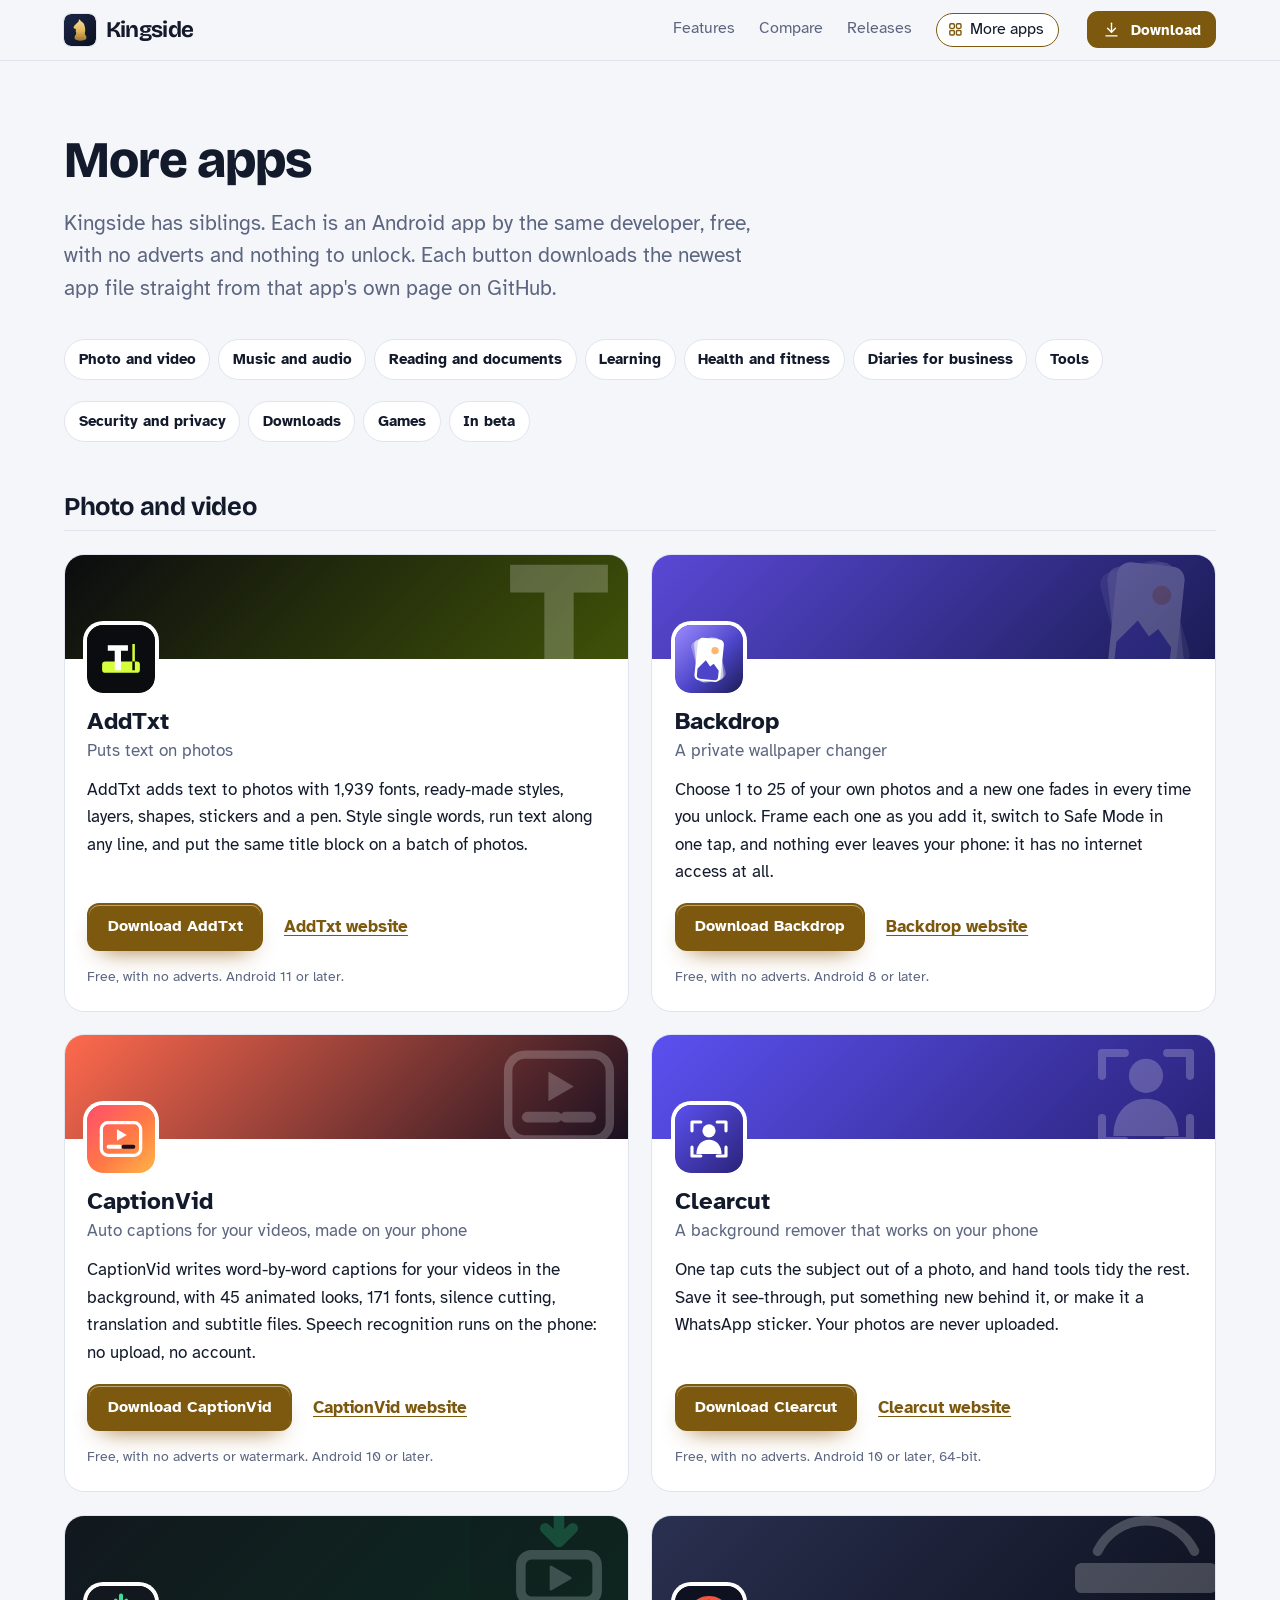
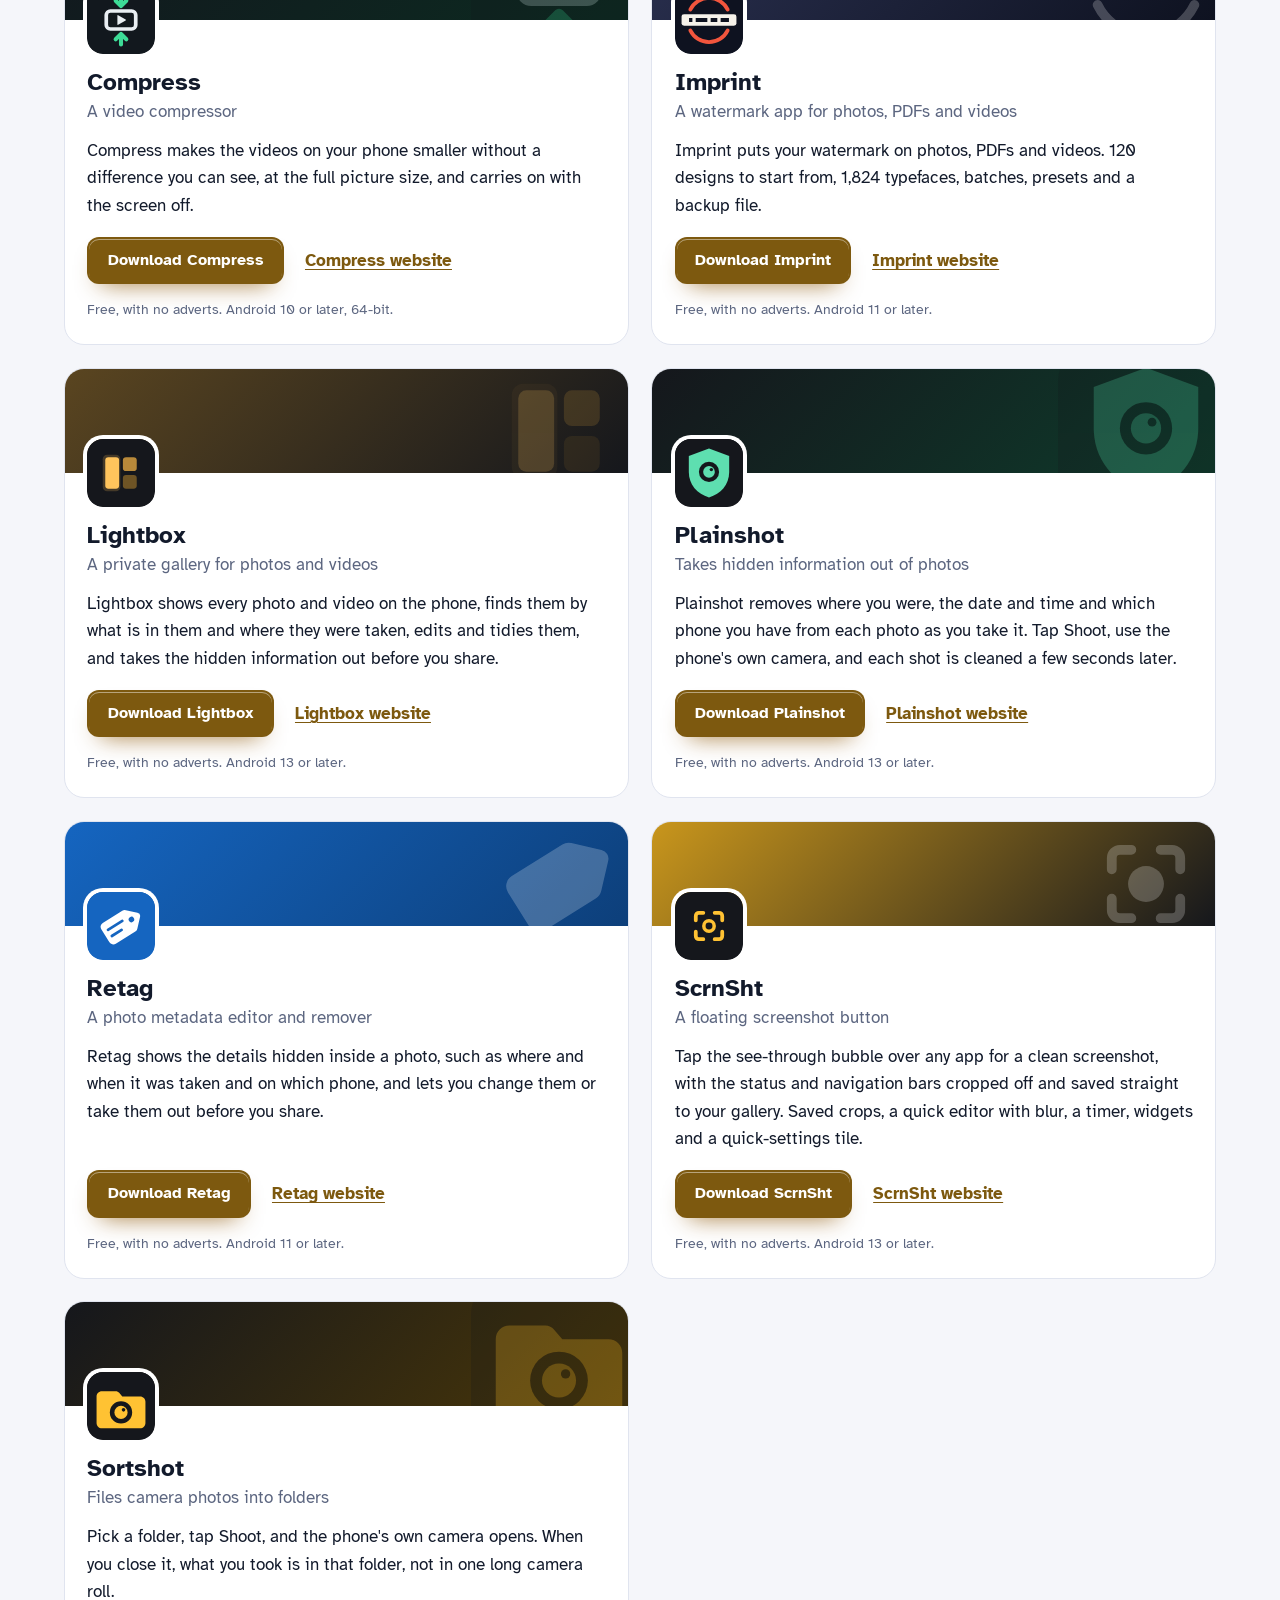
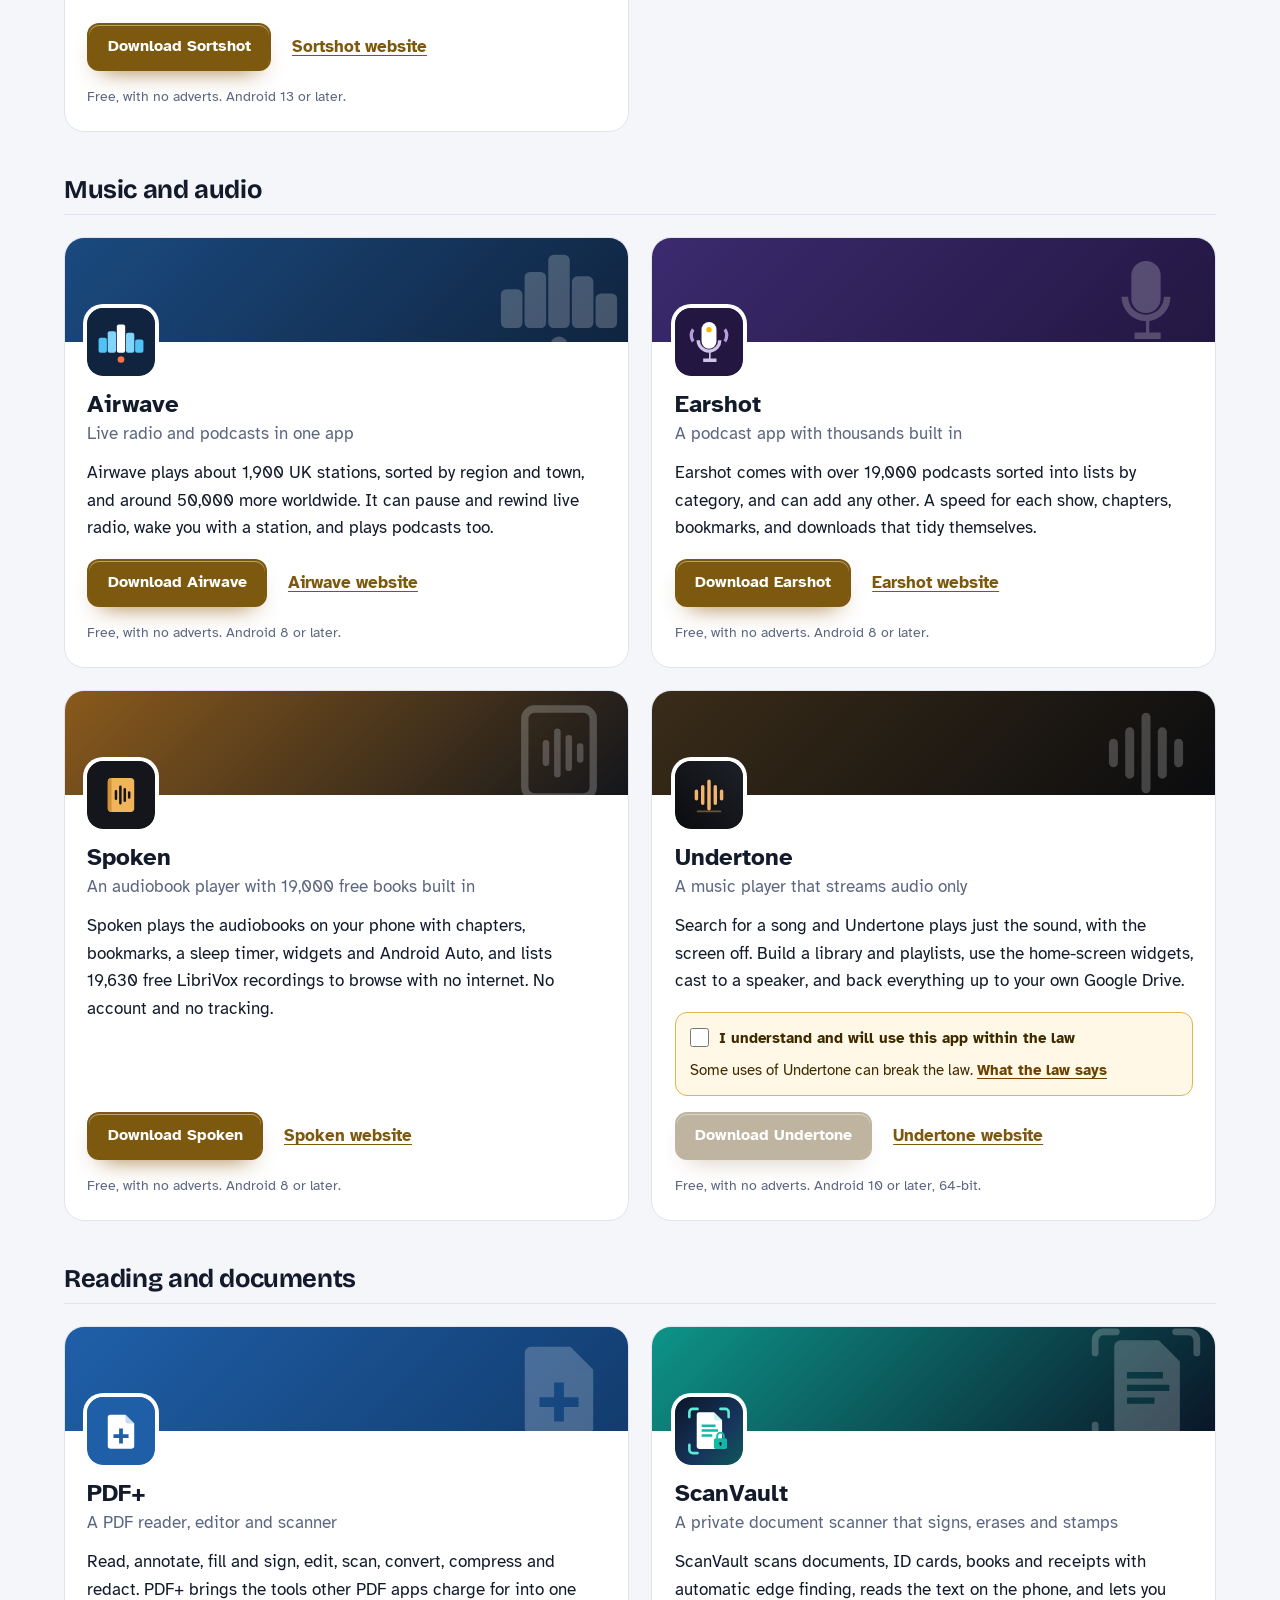
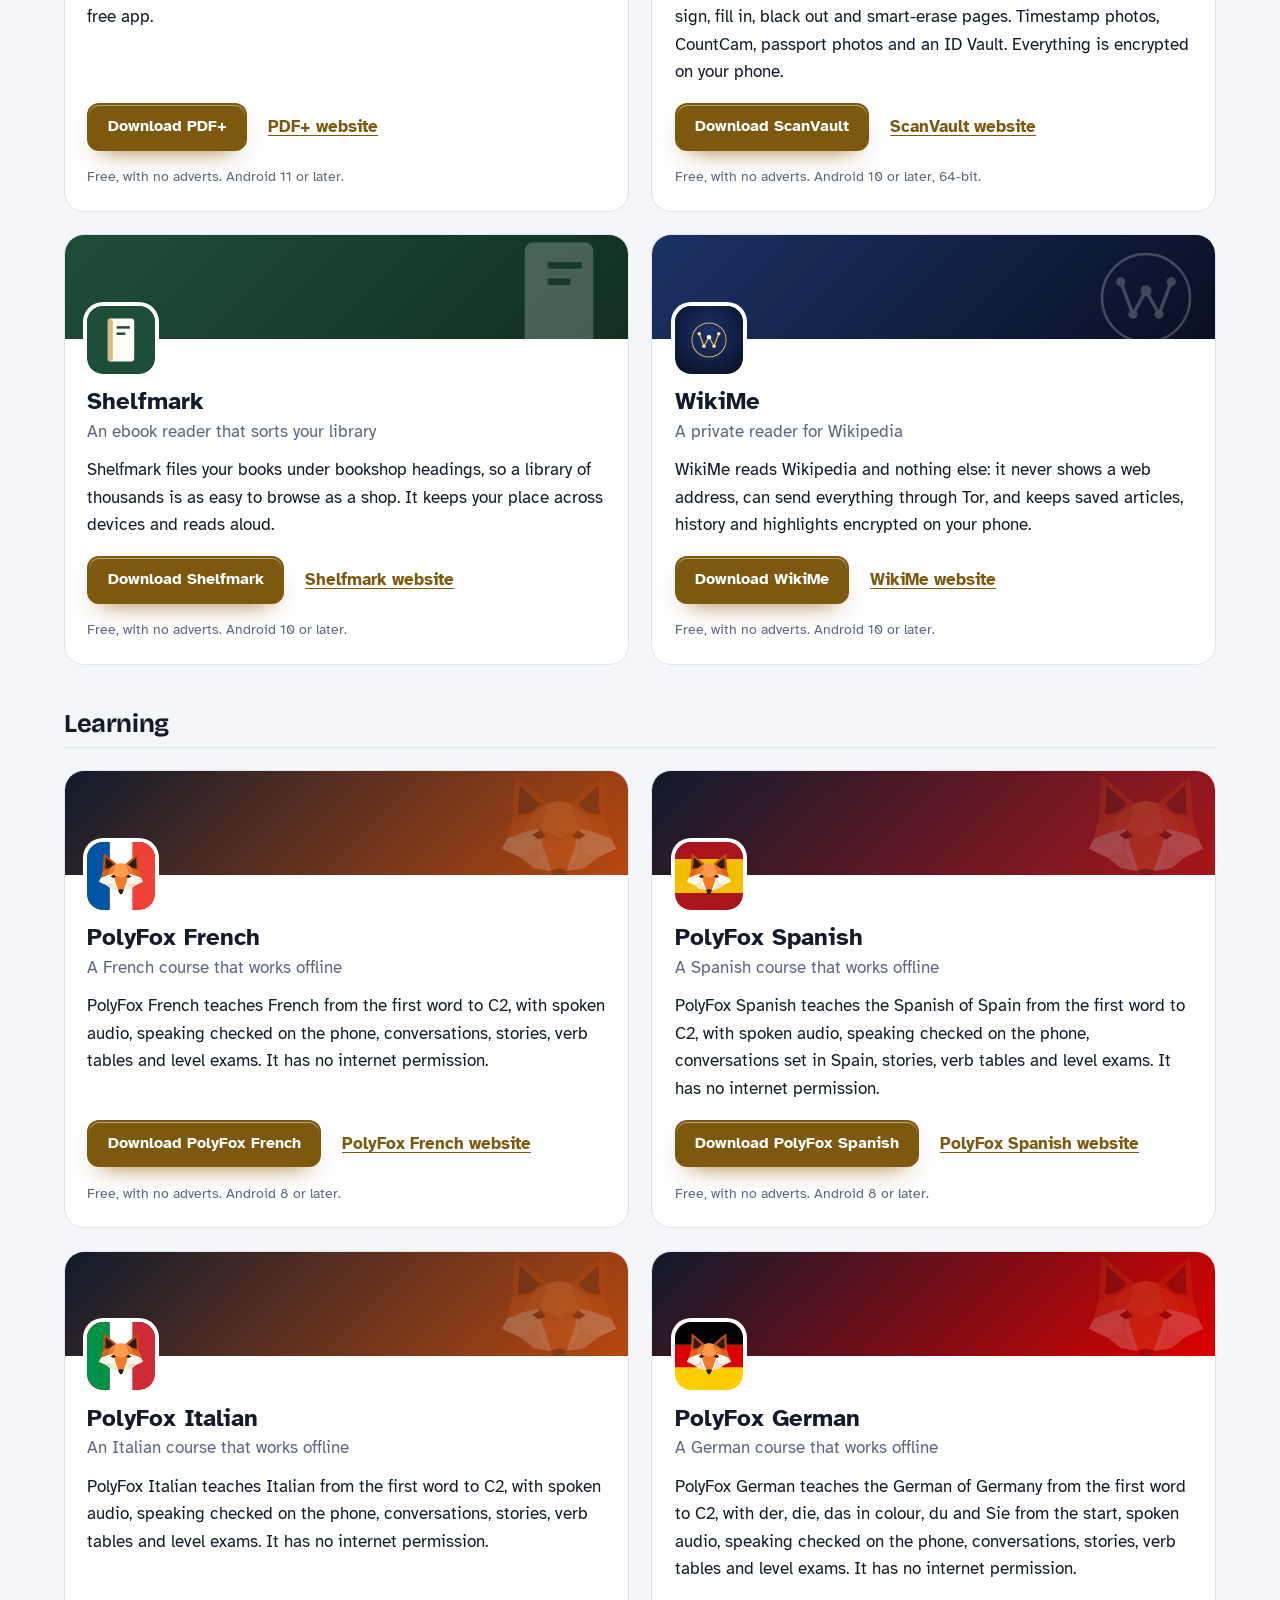
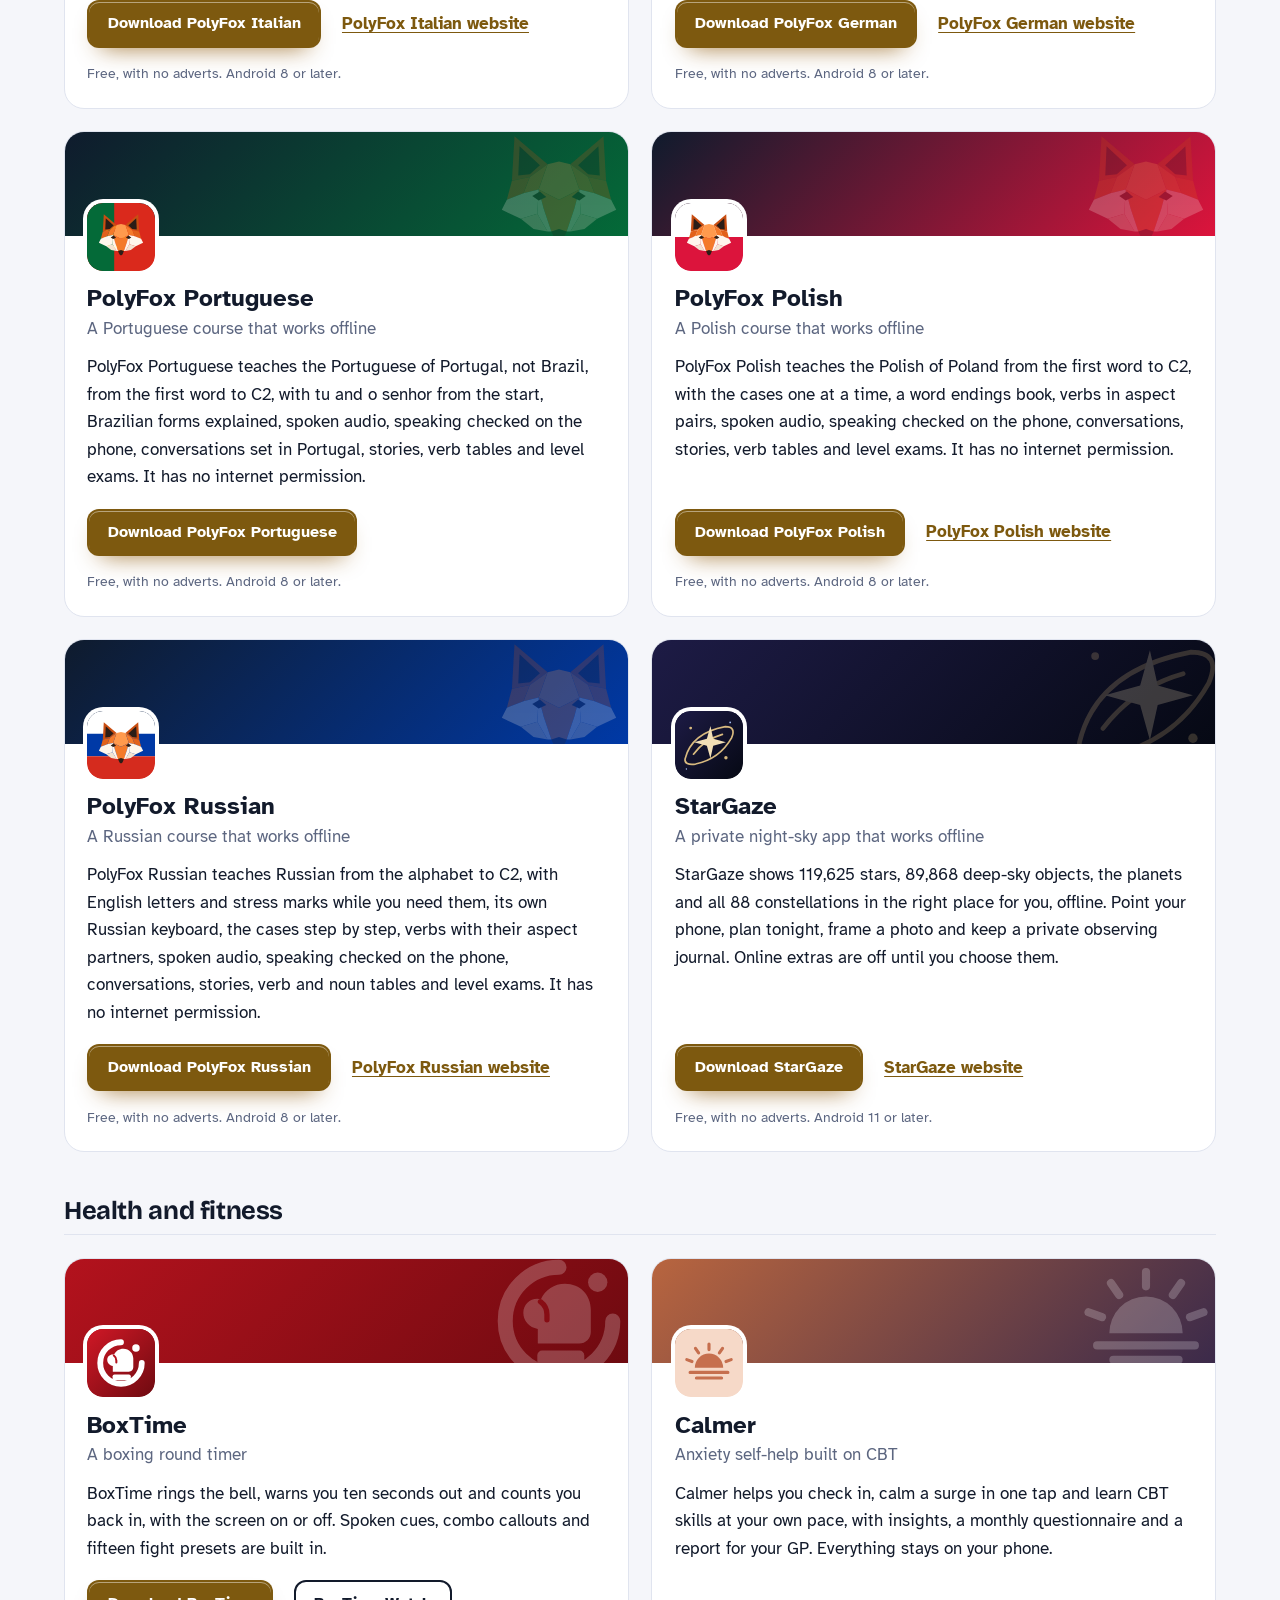
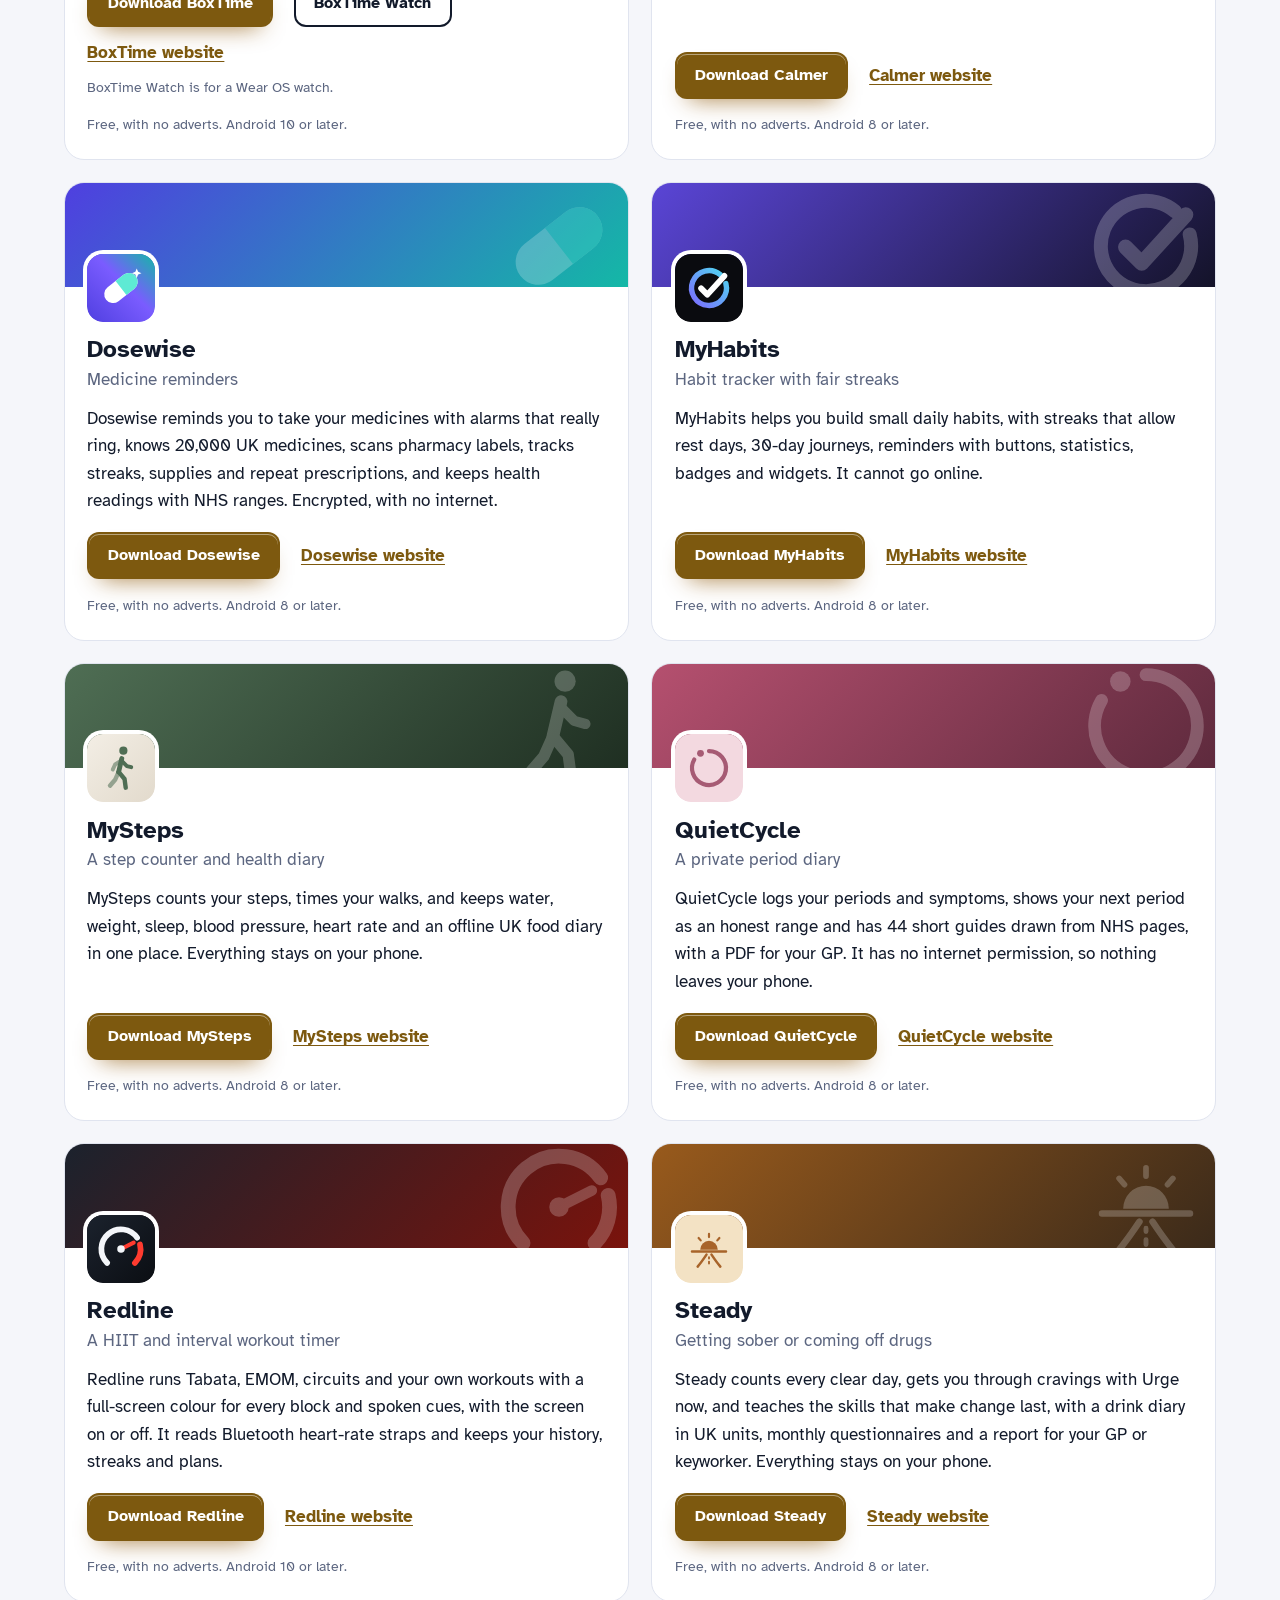
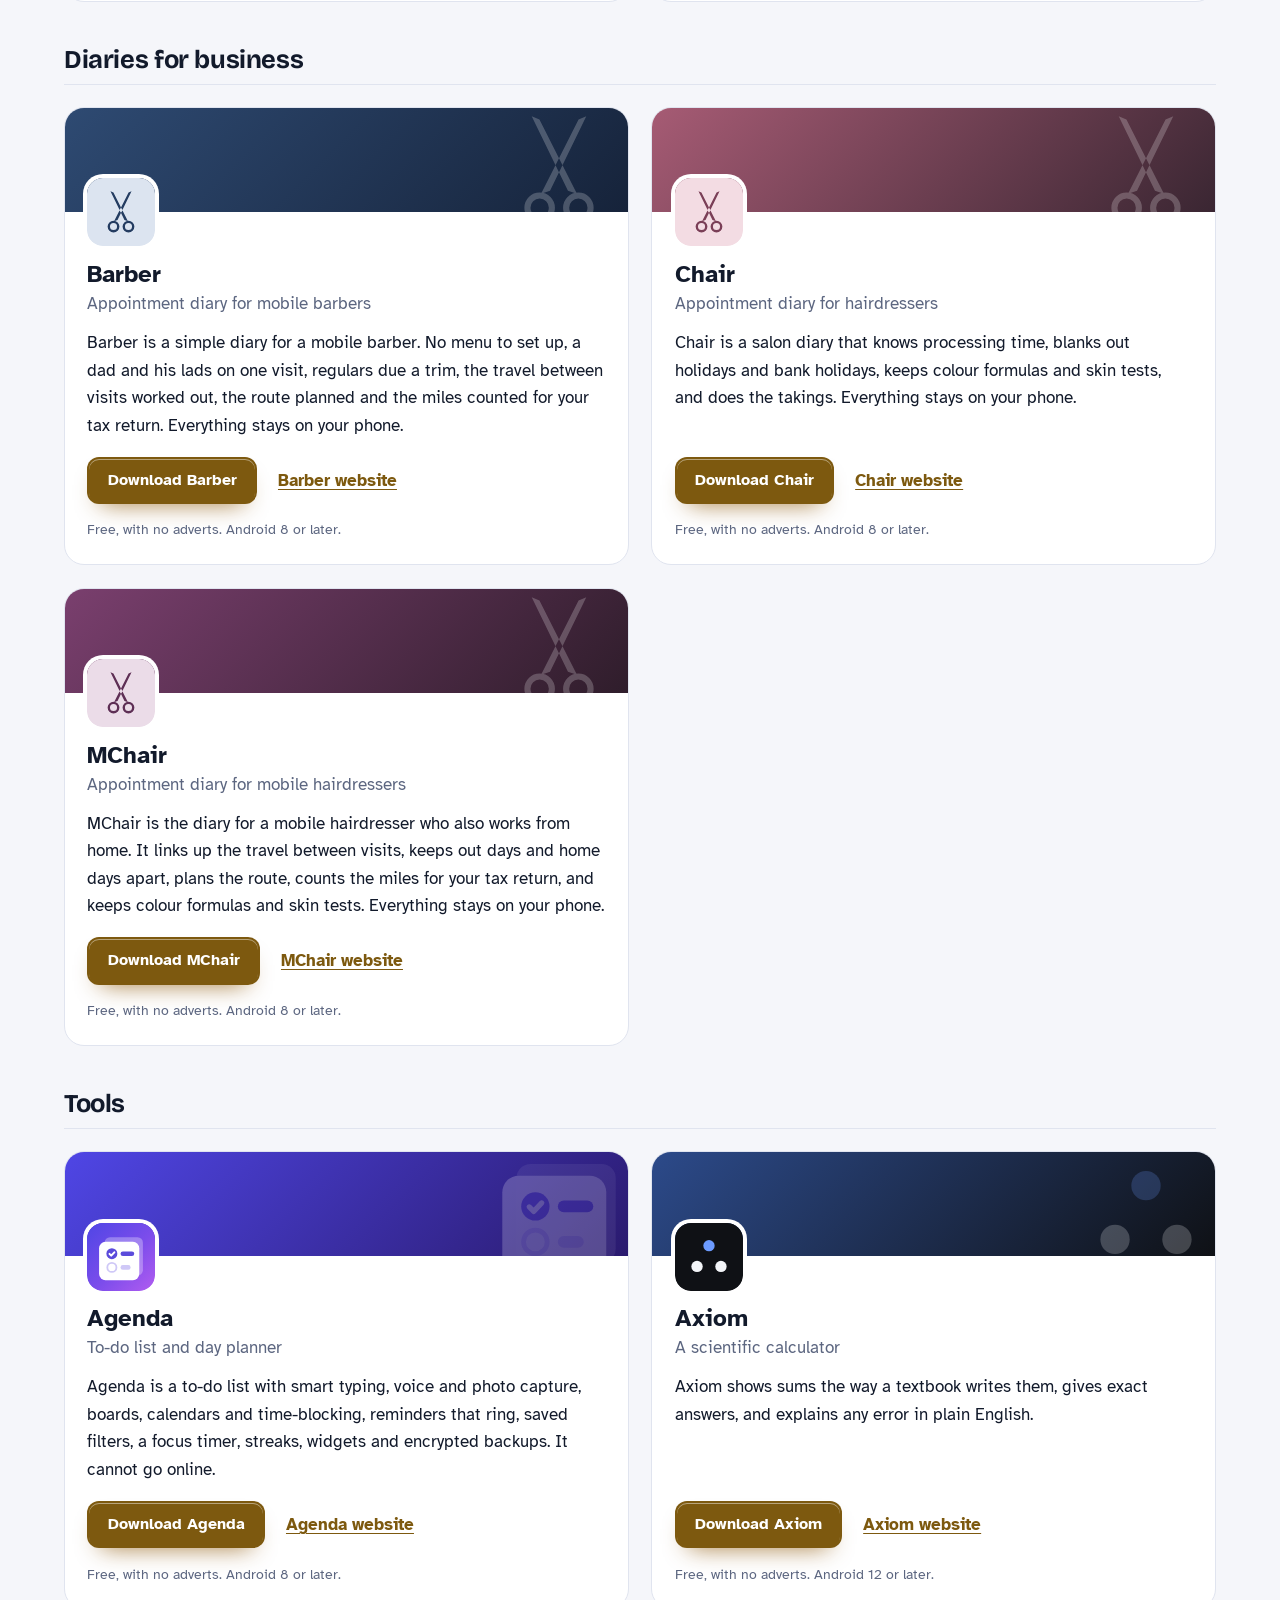
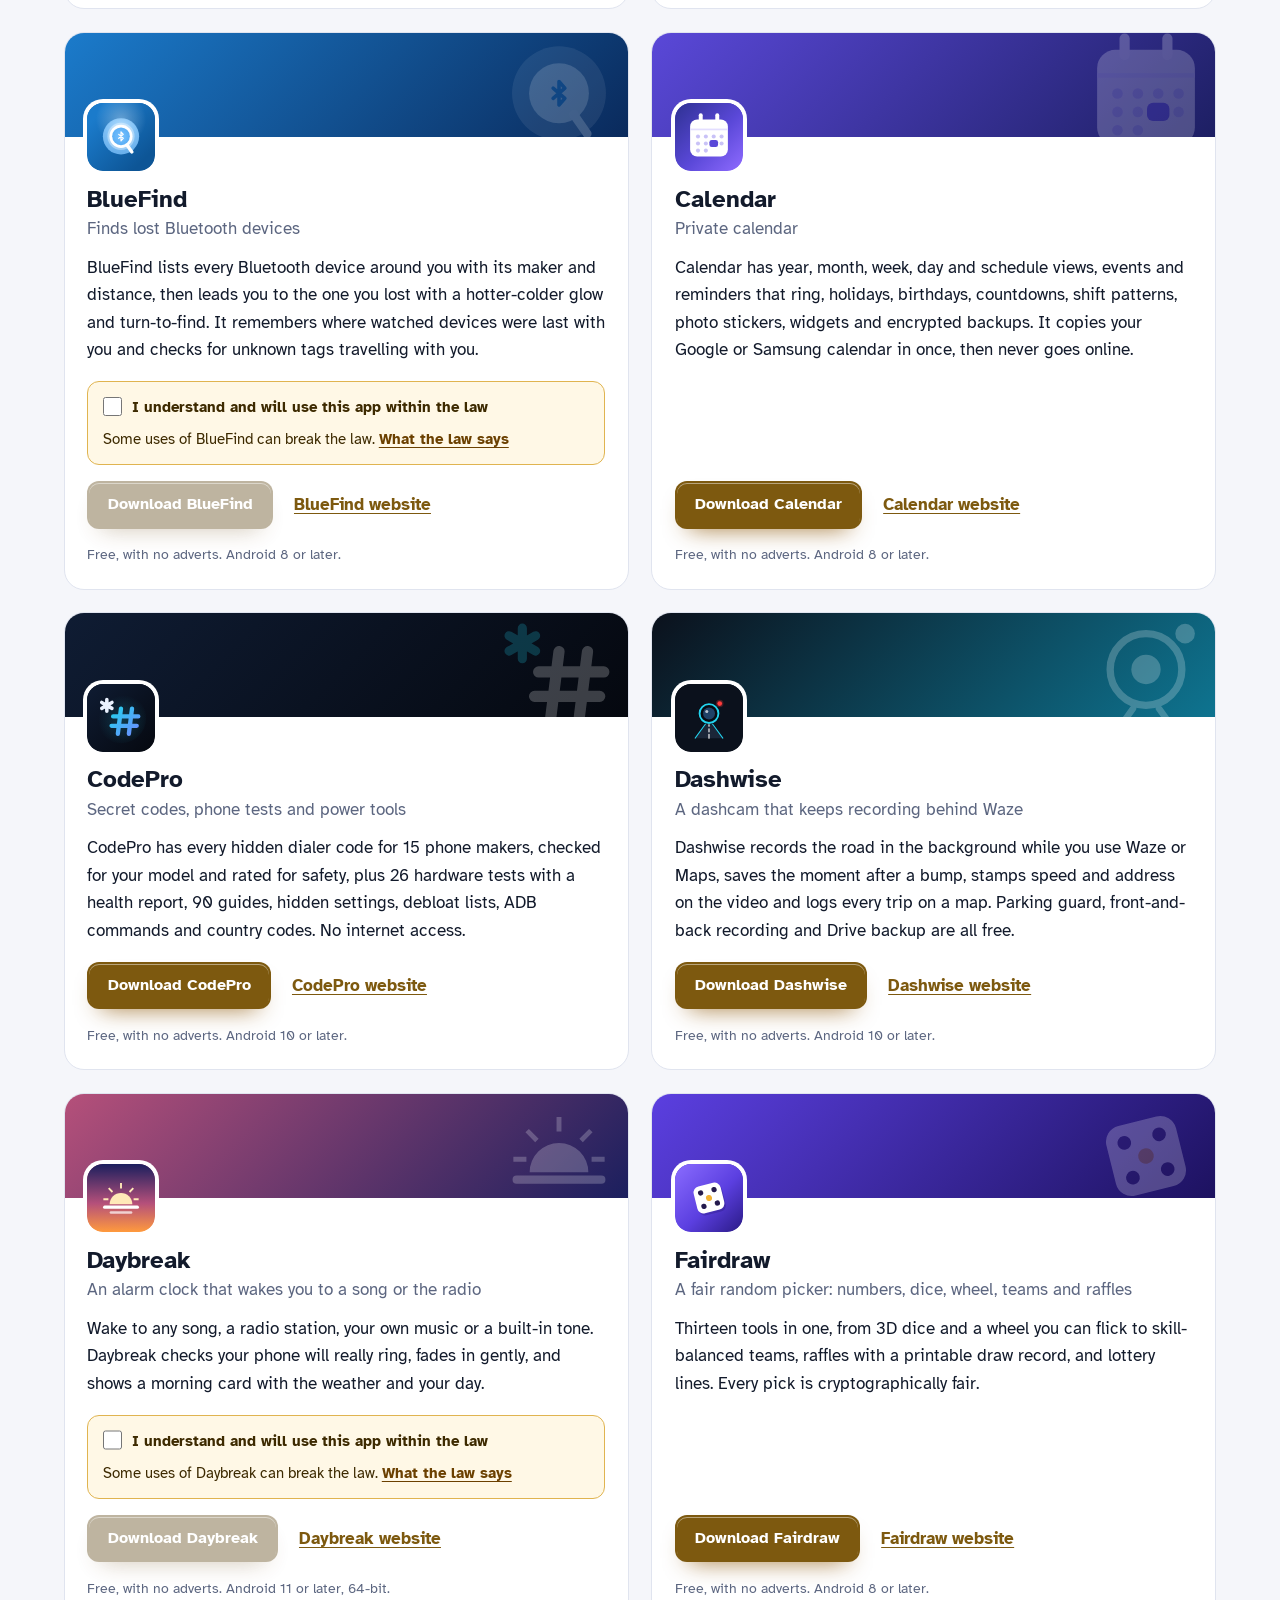
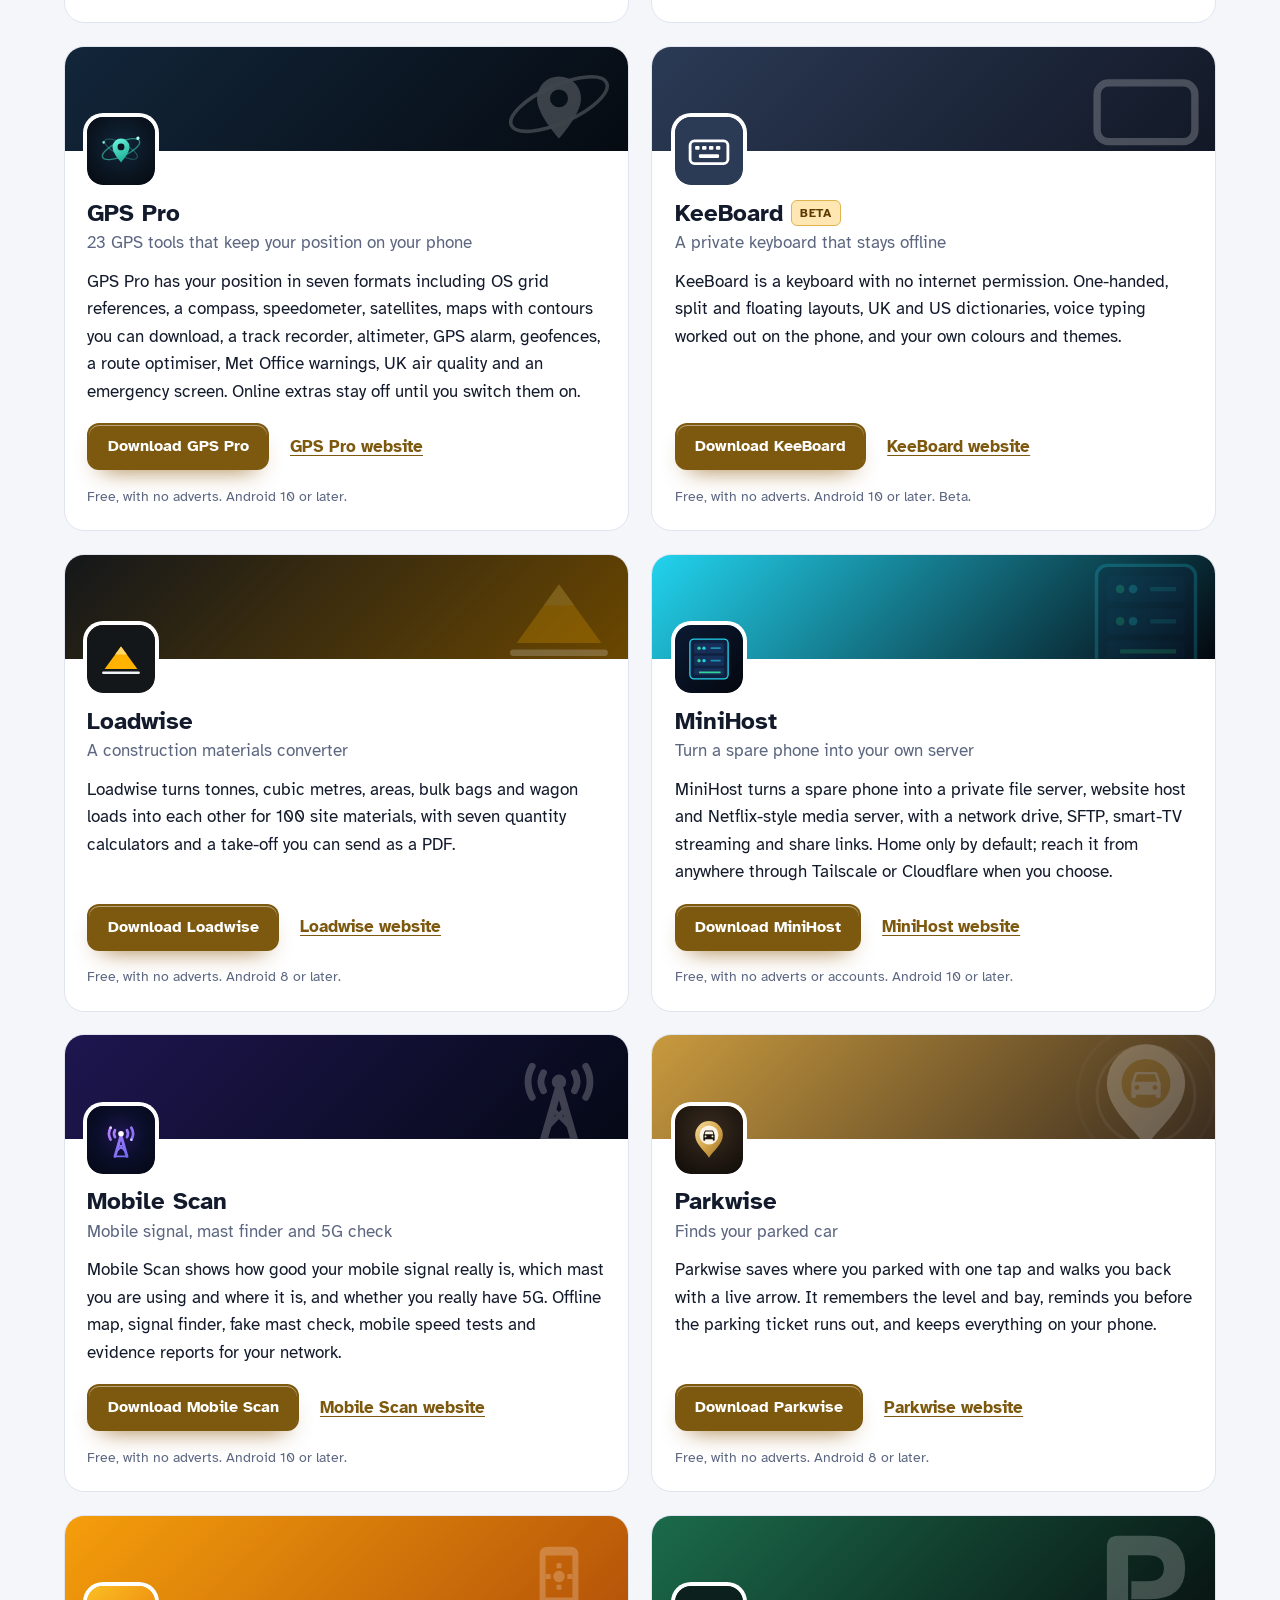
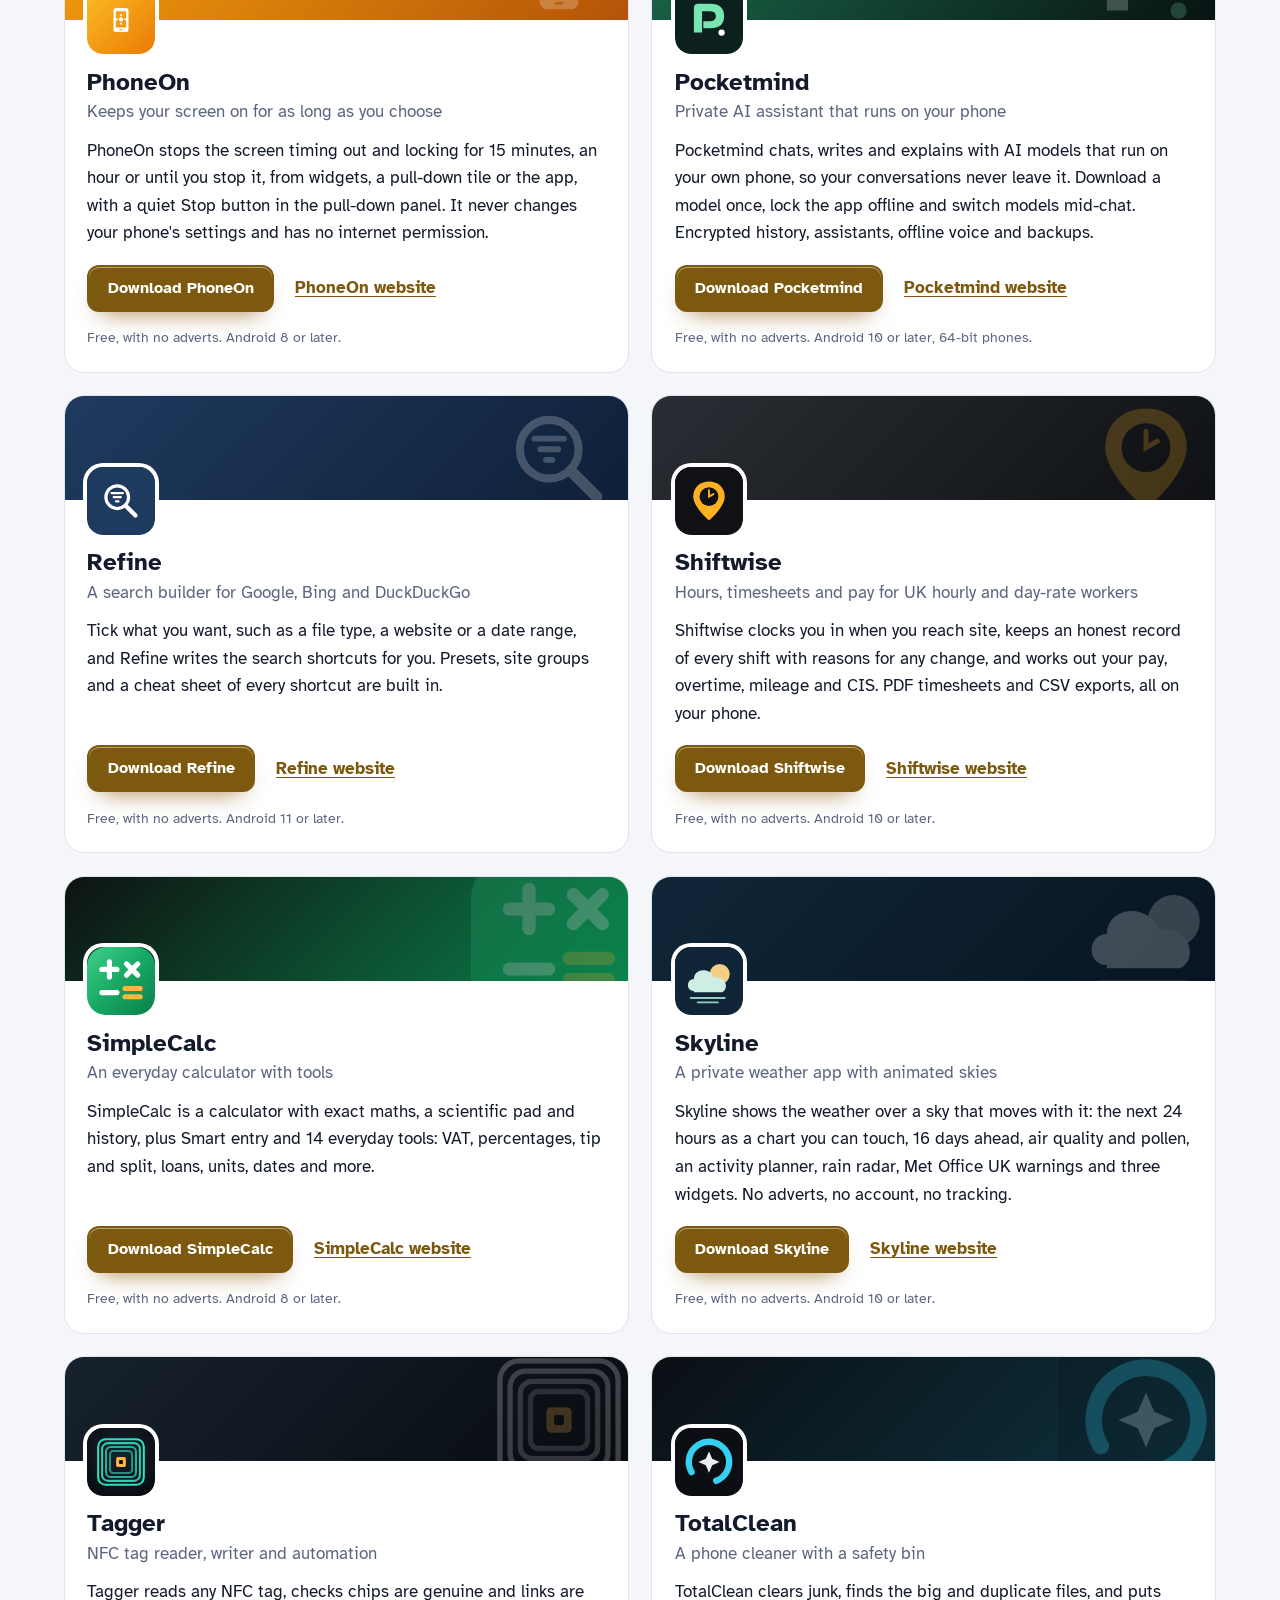
==== more-apps.html @ 51ba01d6 "More apps: add MegaGen" ====
<!DOCTYPE html>
<html lang="en-GB">
<head>
<meta charset="utf-8">
<meta name="viewport" content="width=device-width, initial-scale=1">
<title>More free Android apps from the maker of Kingside</title>
<meta name="description" content="All 92 free Android apps from the maker of Kingside, in one list by category, each with its download and a link to its website.">
<meta name="author" content="Jonathan Jackson">
<link rel="canonical" href="https://customgpter.github.io/kingside/more-apps.html">
<meta name="theme-color" content="#f5f6fa" media="(prefers-color-scheme: light)">
<meta name="theme-color" content="#0b1020" media="(prefers-color-scheme: dark)">
<meta property="og:type" content="website">
<meta property="og:site_name" content="Kingside">
<meta property="og:title" content="More free Android apps from the maker of Kingside">
<meta property="og:description" content="All 92 free Android apps from the maker of Kingside, in one list by category, each with its download and a link to its website.">
<meta property="og:url" content="https://customgpter.github.io/kingside/more-apps.html">
<meta property="og:image" content="https://customgpter.github.io/kingside/assets/og.png">
<meta property="og:image:width" content="1200">
<meta property="og:image:height" content="630">
<meta property="og:image:alt" content="Kingside&#x27;s game screen: a wooden board with ivory and ebony pieces, a knight chosen and its moves marked">
<meta property="og:locale" content="en_GB">
<meta name="twitter:card" content="summary_large_image">
<link rel="icon" href="./assets/favicon.svg" type="image/svg+xml">
<link rel="apple-touch-icon" href="./assets/apple-touch-icon.png">
<link rel="preload" href="./assets/fonts/bricolage-grotesque-latin.woff2" as="font" type="font/woff2" crossorigin>
<link rel="preload" href="./assets/fonts/atkinson-hyperlegible-latin-400-normal.woff2" as="font" type="font/woff2" crossorigin>
<link rel="stylesheet" href="./assets/site.css?v=1">
<link rel="stylesheet" href="./assets/house.css?v=1">
<script type="application/ld+json">{"@context":"https://schema.org","@type":"ItemList","name":"Apps from the maker of Kingside","url":"https://customgpter.github.io/kingside/more-apps.html","itemListElement":[{"@type":"ListItem","position":1,"name":"AddTxt","url":"https://customgpter.github.io/addtxt/"},{"@type":"ListItem","position":2,"name":"Backdrop","url":"https://customgpter.github.io/backdrop/"},{"@type":"ListItem","position":3,"name":"CaptionVid","url":"https://customgpter.github.io/captionvid/"},{"@type":"ListItem","position":4,"name":"Clearcut","url":"https://customgpter.github.io/clearcut/"},{"@type":"ListItem","position":5,"name":"Compress","url":"https://customgpter.github.io/compress/"},{"@type":"ListItem","position":6,"name":"Imprint","url":"https://customgpter.github.io/imprint/"},{"@type":"ListItem","position":7,"name":"Lightbox","url":"https://customgpter.github.io/lightbox/"},{"@type":"ListItem","position":8,"name":"Plainshot","url":"https://customgpter.github.io/plainshot/"},{"@type":"ListItem","position":9,"name":"Retag","url":"https://customgpter.github.io/retag/"},{"@type":"ListItem","position":10,"name":"ScrnSht","url":"https://customgpter.github.io/scrnsht/"},{"@type":"ListItem","position":11,"name":"Sortshot","url":"https://customgpter.github.io/sortshot/"},{"@type":"ListItem","position":12,"name":"Airwave","url":"https://customgpter.github.io/airwave/"},{"@type":"ListItem","position":13,"name":"Earshot","url":"https://customgpter.github.io/earshot/"},{"@type":"ListItem","position":14,"name":"Spoken","url":"https://customgpter.github.io/spoken/"},{"@type":"ListItem","position":15,"name":"Undertone","url":"https://customgpter.github.io/undertone/"},{"@type":"ListItem","position":16,"name":"PDF+","url":"https://customgpter.github.io/pdfplus/"},{"@type":"ListItem","position":17,"name":"ScanVault","url":"https://customgpter.github.io/scanvault/"},{"@type":"ListItem","position":18,"name":"Shelfmark","url":"https://customgpter.github.io/shelfmark/"},{"@type":"ListItem","position":19,"name":"WikiMe","url":"https://customgpter.github.io/wikime/"},{"@type":"ListItem","position":20,"name":"PolyFox French","url":"https://customgpter.github.io/polyfox/"},{"@type":"ListItem","position":21,"name":"PolyFox German","url":"https://customgpter.github.io/polyfox-german/"},{"@type":"ListItem","position":22,"name":"PolyFox Polish","url":"https://customgpter.github.io/polyfox-polish/"},{"@type":"ListItem","position":23,"name":"PolyFox Russian","url":"https://customgpter.github.io/polyfox-russian/"},{"@type":"ListItem","position":24,"name":"StarGaze","url":"https://customgpter.github.io/stargaze/"},{"@type":"ListItem","position":25,"name":"BoxTime","url":"https://customgpter.github.io/boxtime/"},{"@type":"ListItem","position":26,"name":"Calmer","url":"https://customgpter.github.io/calmer/"},{"@type":"ListItem","position":27,"name":"Dosewise","url":"https://customgpter.github.io/dosewise/"},{"@type":"ListItem","position":28,"name":"MyHabits","url":"https://customgpter.github.io/myhabits/"},{"@type":"ListItem","position":29,"name":"MySteps","url":"https://customgpter.github.io/mysteps/"},{"@type":"ListItem","position":30,"name":"QuietCycle","url":"https://customgpter.github.io/quietcycle/"},{"@type":"ListItem","position":31,"name":"Redline","url":"https://customgpter.github.io/redline/"},{"@type":"ListItem","position":32,"name":"Steady","url":"https://customgpter.github.io/steady/"},{"@type":"ListItem","position":33,"name":"Barber","url":"https://customgpter.github.io/barber/"},{"@type":"ListItem","position":34,"name":"Chair","url":"https://customgpter.github.io/chair/"},{"@type":"ListItem","position":35,"name":"MChair","url":"https://customgpter.github.io/mchair/"},{"@type":"ListItem","position":36,"name":"Agenda","url":"https://customgpter.github.io/agenda/"},{"@type":"ListItem","position":37,"name":"Axiom","url":"https://customgpter.github.io/axiom/"},{"@type":"ListItem","position":38,"name":"BlueFind","url":"https://customgpter.github.io/bluefind/"},{"@type":"ListItem","position":39,"name":"Calendar","url":"https://customgpter.github.io/calendar/"},{"@type":"ListItem","position":40,"name":"CodePro","url":"https://customgpter.github.io/codepro/"},{"@type":"ListItem","position":41,"name":"Dashwise","url":"https://customgpter.github.io/dashwise/"},{"@type":"ListItem","position":42,"name":"Daybreak","url":"https://customgpter.github.io/daybreak/"},{"@type":"ListItem","position":43,"name":"Fairdraw","url":"https://customgpter.github.io/fairdraw/"},{"@type":"ListItem","position":44,"name":"GPS Pro","url":"https://customgpter.github.io/gpspro/"},{"@type":"ListItem","position":45,"name":"KeeBoard","url":"https://customgpter.github.io/keeboard/"},{"@type":"ListItem","position":46,"name":"Loadwise","url":"https://customgpter.github.io/loadwise/"},{"@type":"ListItem","position":47,"name":"MiniHost","url":"https://customgpter.github.io/minihost/"},{"@type":"ListItem","position":48,"name":"Mobile Scan","url":"https://customgpter.github.io/mobilescan/"},{"@type":"ListItem","position":49,"name":"Parkwise","url":"https://customgpter.github.io/parkwise/"},{"@type":"ListItem","position":50,"name":"Pocketmind","url":"https://customgpter.github.io/pocketmind/"},{"@type":"ListItem","position":51,"name":"Refine","url":"https://customgpter.github.io/refine/"},{"@type":"ListItem","position":52,"name":"Shiftwise","url":"https://customgpter.github.io/shiftwise/"},{"@type":"ListItem","position":53,"name":"SimpleCalc","url":"https://customgpter.github.io/simplecalc/"},{"@type":"ListItem","position":54,"name":"Skyline","url":"https://customgpter.github.io/skyline/"},{"@type":"ListItem","position":55,"name":"Tagger","url":"https://customgpter.github.io/tagger/"},{"@type":"ListItem","position":56,"name":"TotalClean","url":"https://customgpter.github.io/totalclean/"},{"@type":"ListItem","position":57,"name":"TVLink","url":"https://customgpter.github.io/tvlink/"},{"@type":"ListItem","position":58,"name":"Unbox","url":"https://customgpter.github.io/unbox/"},{"@type":"ListItem","position":59,"name":"WhatsKeep","url":"https://customgpter.github.io/whatskeep/"},{"@type":"ListItem","position":60,"name":"WiFi Scan","url":"https://customgpter.github.io/wifiscan/"},{"@type":"ListItem","position":61,"name":"Auditly","url":"https://customgpter.github.io/auditly/"},{"@type":"ListItem","position":62,"name":"Backchannel","url":"https://customgpter.github.io/backchannel/"},{"@type":"ListItem","position":63,"name":"ENotes","url":"https://customgpter.github.io/enotes/"},{"@type":"ListItem","position":64,"name":"FindMe","url":"https://customgpter.github.io/findme/"},{"@type":"ListItem","position":65,"name":"iLock","url":"https://customgpter.github.io/ilock/"},{"@type":"ListItem","position":66,"name":"ImSafe","url":"https://customgpter.github.io/imsafe/"},{"@type":"ListItem","position":67,"name":"IShred","url":"https://customgpter.github.io/ishred/"},{"@type":"ListItem","position":68,"name":"LockBox","url":"https://customgpter.github.io/lockbox/"},{"@type":"ListItem","position":69,"name":"PassVault","url":"https://customgpter.github.io/passvault/"},{"@type":"ListItem","position":70,"name":"SpyFind","url":"https://customgpter.github.io/spyfind/"},{"@type":"ListItem","position":71,"name":"TextWipe","url":"https://customgpter.github.io/textwipe/"},{"@type":"ListItem","position":72,"name":"Tracewire","url":"https://customgpter.github.io/tracewire/"},{"@type":"ListItem","position":73,"name":"Vigil","url":"https://customgpter.github.io/vigil/"},{"@type":"ListItem","position":74,"name":"Grab","url":"https://customgpter.github.io/grab/"},{"@type":"ListItem","position":75,"name":"Swarm","url":"https://customgpter.github.io/swarm/"},{"@type":"ListItem","position":76,"name":"Plane Games","url":"https://customgpter.github.io/plane-games/"},{"@type":"ListItem","position":77,"name":"Ninefold","url":"https://customgpter.github.io/ninefold/"},{"@type":"ListItem","position":78,"name":"Cubewise","url":"https://customgpter.github.io/cubewise/"},{"@type":"ListItem","position":79,"name":"Tilewise","url":"https://customgpter.github.io/tilewise/"},{"@type":"ListItem","position":80,"name":"Letterwise","url":"https://customgpter.github.io/letterwise/"},{"@type":"ListItem","position":81,"name":"Kingside","url":"https://customgpter.github.io/kingside/"},{"@type":"ListItem","position":82,"name":"Deckhand","url":"https://customgpter.github.io/deckhand/"},{"@type":"ListItem","position":83,"name":"SNESForge","url":"https://customgpter.github.io/snesforge/"},{"@type":"ListItem","position":84,"name":"Fame Boy","url":"https://customgpter.github.io/fameboy/"},{"@type":"ListItem","position":85,"name":"PSPPro","url":"https://customgpter.github.io/psppro/"},{"@type":"ListItem","position":86,"name":"MegaGen","url":"https://customgpter.github.io/megagen/"},{"@type":"ListItem","position":87,"name":"QVR","url":"https://customgpter.github.io/qvr/"},{"@type":"ListItem","position":88,"name":"QVR Watch","url":"https://customgpter.github.io/qvr-watch/"},{"@type":"ListItem","position":89,"name":"QVRLite","url":"https://customgpter.github.io/qvrlite/"},{"@type":"ListItem","position":90,"name":"Onionz","url":"https://customgpter.github.io/onionz/"},{"@type":"ListItem","position":91,"name":"OnionzWeb","url":"https://customgpter.github.io/onionzweb/"}]}</script>
<link rel="stylesheet" href="./assets/apps-list.css?v=1">
<script src="./assets/apps-list.js?v=1" defer></script>
</head>
<body>
<a class="skip" href="#main">Skip to content</a>
<header class="masthead">
<div class="wrap">
<a class="brand" href="./" aria-label="Kingside home"><svg viewBox="0 0 108 108" aria-hidden="true"><defs><linearGradient id="ksg" x1="0" y1="0" x2="1" y2="1"><stop offset="0" stop-color="#1c2748"/><stop offset="1" stop-color="#0b1020"/></linearGradient><linearGradient id="ksk" x1="0" y1="0" x2="0" y2="1"><stop offset="0" stop-color="#f6dc98"/><stop offset=".55" stop-color="#e2b55a"/><stop offset="1" stop-color="#9c7430"/></linearGradient></defs><rect width="108" height="108" rx="24" fill="url(#ksg)"/><path fill="url(#ksk)" d="M52.0,18.0 L50.6,19.1 L49.9,20.5 L49.3,25.5 L42.2,31.7 L35.4,38.9 L33.2,41.8 L32.4,44.2 L32.6,46.9 L35.9,50.1 L37.2,50.7 L40.4,50.1 L39.5,57.3 L40.0,60.2 L41.2,63.1 L40.5,65.4 L41.0,68.3 L40.5,69.5 L37.6,72.4 L36.0,76.4 L35.7,82.4 L36.7,84.4 L38.4,86.0 L45.0,88.8 L53.1,90.0 L62.9,89.5 L71.2,87.0 L74.6,84.4 L75.6,82.4 L75.4,76.4 L73.7,72.4 L70.8,69.5 L70.4,68.3 L70.8,65.4 L70.1,63.7 L71.0,62.5 L71.6,52.5 L71.0,46.1 L68.1,35.4 L66.4,32.0 L61.4,26.7 L58.0,24.4 L56.2,24.1 L55.5,20.7 L54.9,20.3 L53.7,20.4 L53.1,18.6Z"/></svg><span>Kingside</span></a>
<nav aria-label="Main"><ul><li><a href="./#features">Features</a></li><li><a href="./compare.html">Compare</a></li><li><a href="./releases.html">Releases</a></li><li><a class="more-apps" href="./more-apps.html" aria-current="page"><svg class="ico" viewBox="0 0 24 24" aria-hidden="true"><rect x="4" y="4" width="6.5" height="6.5" rx="1.6"/><rect x="13.5" y="4" width="6.5" height="6.5" rx="1.6"/><rect x="4" y="13.5" width="6.5" height="6.5" rx="1.6"/><rect x="13.5" y="13.5" width="6.5" height="6.5" rx="1.6"/></svg>More apps</a></li></ul></nav>
<a class="button small" href="https://github.com/CustomGPTer/kingside/releases/latest/download/Kingside.apk"><svg class="ico" viewBox="0 0 24 24" aria-hidden="true"><path d="M12 4v11"/><path d="M7 10.5l5 5 5-5"/><path d="M5 20h14"/></svg>Download</a>
</div>
</header>
<main id="main" class="doc">
<div class="wrap">
<div class="measure">
<h1>More apps</h1>
<p class="lede">Kingside has siblings. Each is an Android app by the same developer, free, with no adverts and nothing to unlock. Each button downloads the newest app file straight from that app's own page on GitHub.</p>
</div>
<!-- apps:start -->
<nav class="mapps-jump" aria-label="App groups"><ul><li><a href="#apps-photo">Photo and video</a></li><li><a href="#apps-audio">Music and audio</a></li><li><a href="#apps-reading">Reading and documents</a></li><li><a href="#apps-learning">Learning</a></li><li><a href="#apps-health">Health and fitness</a></li><li><a href="#apps-diaries">Diaries for business</a></li><li><a href="#apps-tools">Tools</a></li><li><a href="#apps-security">Security and privacy</a></li><li><a href="#apps-downloads">Downloads</a></li><li><a href="#apps-games">Games</a></li><li><a href="#apps-testing">In beta</a></li></ul></nav>
<div class="mapps-group" role="group" aria-labelledby="apps-photo"><h2 class="mapps-cat" id="apps-photo">Photo and video</h2>
<ul class="mapps"><li class="mapp" style="--b:#0b0c0f;--b2:#3f5208"><div class="mapp-cover" aria-hidden="true"><svg viewBox="0 0 108 108"><path fill="#fff" d="M24 22h60v17H63v49H45V39H24z"/></svg></div><div class="mapp-body"><svg class="mapp-icon" viewBox="0 0 108 108" aria-hidden="true"><rect width="108" height="108" rx="24" fill="#0b0c0f"/><path fill="#d4ff3a" d="M29 58h50a5 5 0 0 1 5 5v8a5 5 0 0 1-5 5H29a5 5 0 0 1-5-5v-8a5 5 0 0 1 5-5z"/><path fill="#fff" d="M33 32h32v9H54v31H44V41H33z"/><path fill="#d4ff3a" d="M72 30h4v28h-4z"/><path fill="#0b0c0f" d="M72 58h4v14h-4z"/></svg><h3>AddTxt</h3><p class="mapp-kind">Puts text on photos</p><p class="mapp-say">AddTxt adds text to photos with 1,939 fonts, ready-made styles, layers, shapes, stickers and a pen. Style single words, run text along any line, and put the same title block on a batch of photos.</p><p class="mapp-go"><a class="button" href="https://github.com/CustomGPTer/addtxt/releases/latest/download/AddTxt.apk">Download AddTxt</a><a class="mapp-site" href="https://customgpter.github.io/addtxt/">AddTxt website</a></p><p class="mapp-needs">Free, with no adverts. Android 11 or later.</p></div></li>
<li class="mapp" style="--b:#5a48d6;--b2:#1a1c55"><div class="mapp-cover" aria-hidden="true"><svg viewBox="0 0 108 108"><g transform="translate(54 58) scale(1.3) translate(-54 -58)"><rect x="38" y="30" width="32" height="52" rx="6" fill="#fff" fill-opacity=".3" transform="rotate(-16 54 58)"/><rect x="38" y="30" width="32" height="52" rx="6" fill="#fff" fill-opacity=".6" transform="rotate(-6 54 58)"/><g transform="rotate(6 54 58)"><rect x="38" y="30" width="32" height="52" rx="6" fill="#fff"/><path d="M41 68l9-11 6 7 4-4 7 8v8a4 4 0 0 1-4 4H45a4 4 0 0 1-4-4z" fill="#4d45c9"/><circle cx="60" cy="44" r="4.5" fill="#FFB86B"/></g></g></svg></div><div class="mapp-body"><svg class="mapp-icon" viewBox="0 0 108 108" aria-hidden="true"><defs><linearGradient id="i-backdrop-mapp-cc" x1="0" y1="0" x2="1" y2="1"><stop offset="0" stop-color="#9c8bff"/><stop offset=".55" stop-color="#4d45c9"/><stop offset="1" stop-color="#1a1c55"/></linearGradient></defs><rect width="108" height="108" rx="24" fill="url(#i-backdrop-mapp-cc)"/><g transform="translate(54 58) scale(1.3) translate(-54 -58)"><rect x="38" y="30" width="32" height="52" rx="6" fill="#fff" fill-opacity=".3" transform="rotate(-16 54 58)"/><rect x="38" y="30" width="32" height="52" rx="6" fill="#fff" fill-opacity=".6" transform="rotate(-6 54 58)"/><g transform="rotate(6 54 58)"><rect x="38" y="30" width="32" height="52" rx="6" fill="#fff"/><path d="M41 68l9-11 6 7 4-4 7 8v8a4 4 0 0 1-4 4H45a4 4 0 0 1-4-4z" fill="#4d45c9"/><circle cx="60" cy="44" r="4.5" fill="#FFB86B"/></g></g></svg><h3>Backdrop</h3><p class="mapp-kind">A private wallpaper changer</p><p class="mapp-say">Choose 1 to 25 of your own photos and a new one fades in every time you unlock. Frame each one as you add it, switch to Safe Mode in one tap, and nothing ever leaves your phone: it has no internet access at all.</p><p class="mapp-go"><a class="button" href="https://github.com/CustomGPTer/backdrop/releases/latest/download/Backdrop.apk">Download Backdrop</a><a class="mapp-site" href="https://customgpter.github.io/backdrop/">Backdrop website</a></p><p class="mapp-needs">Free, with no adverts. Android 8 or later.</p></div></li>
<li class="mapp" style="--b:#ff6a4d;--b2:#1a1020"><div class="mapp-cover" aria-hidden="true"><svg viewBox="0 0 108 108"><g transform="translate(54 54) scale(1.3) translate(-54 -54)"><path d="M38,34 h32 a8,8 0 0 1 8,8 v24 a8,8 0 0 1 -8,8 h-32 a8,8 0 0 1 -8,-8 v-24 a8,8 0 0 1 8,-8 z" fill="none" stroke="#fff" stroke-width="4"/><path d="M49,42 L61,49 L49,56 Z" fill="#fff"/><path d="M39,61 h14 a2.5,2.5 0 0 1 0,5 h-14 a2.5,2.5 0 0 1 0,-5 z" fill="#fff"/><path d="M57,61 h12 a2.5,2.5 0 0 1 0,5 h-12 a2.5,2.5 0 0 1 0,-5 z" fill="#ffffff"/></g></svg></div><div class="mapp-body"><svg class="mapp-icon" viewBox="0 0 108 108" aria-hidden="true"><defs><linearGradient id="i-captionvid-cvbg" x1="0" y1="0" x2="1" y2="1"><stop offset="0" stop-color="#ff4d6d"/><stop offset=".55" stop-color="#ff7a45"/><stop offset="1" stop-color="#ffb547"/></linearGradient></defs><rect width="108" height="108" rx="24" fill="url(#i-captionvid-cvbg)"/><g transform="translate(54 54) scale(1.3) translate(-54 -54)"><path d="M38,34 h32 a8,8 0 0 1 8,8 v24 a8,8 0 0 1 -8,8 h-32 a8,8 0 0 1 -8,-8 v-24 a8,8 0 0 1 8,-8 z" fill="none" stroke="#fff" stroke-width="4"/><path d="M49,42 L61,49 L49,56 Z" fill="#fff"/><path d="M39,61 h14 a2.5,2.5 0 0 1 0,5 h-14 a2.5,2.5 0 0 1 0,-5 z" fill="#fff"/><path d="M57,61 h12 a2.5,2.5 0 0 1 0,5 h-12 a2.5,2.5 0 0 1 0,-5 z" fill="#1a1020"/></g></svg><h3>CaptionVid</h3><p class="mapp-kind">Auto captions for your videos, made on your phone</p><p class="mapp-say">CaptionVid writes word-by-word captions for your videos in the background, with 45 animated looks, 171 fonts, silence cutting, translation and subtitle files. Speech recognition runs on the phone: no upload, no account.</p><p class="mapp-go"><a class="button" href="https://github.com/CustomGPTer/captionvid/releases/latest/download/CaptionVid.apk">Download CaptionVid</a><a class="mapp-site" href="https://customgpter.github.io/captionvid/">CaptionVid website</a></p><p class="mapp-needs">Free, with no adverts or watermark. Android 10 or later.</p></div></li><li class="mapp" style="--b:#5b50f0;--b2:#2a2378"><div class="mapp-cover" aria-hidden="true"><svg viewBox="0 0 108 108"><circle cx="54" cy="41" r="10.5" fill="#fff"/><path d="M34 78c0-14.5 8.5-23 20-23s20 8.5 20 23z" fill="#fff"/><path d="M27 41V27h14M67 27h14v14M27 67v14h14M67 81h14V67" fill="none" stroke="#fff" stroke-width="5" stroke-linecap="round" stroke-linejoin="round"/></svg></div><div class="mapp-body"><svg class="mapp-icon" viewBox="0 0 108 108" aria-hidden="true"><defs><linearGradient id="i-clearcut-mapp-cc" x1="0" y1="0" x2="1" y2="1"><stop offset="0" stop-color="#5b50f0"/><stop offset="1" stop-color="#2a2378"/></linearGradient></defs><rect width="108" height="108" rx="24" fill="url(#i-clearcut-mapp-cc)"/><circle cx="54" cy="41" r="10.5" fill="#fff"/><path d="M34 78c0-14.5 8.5-23 20-23s20 8.5 20 23z" fill="#fff"/><path d="M27 41V27h14M67 27h14v14M27 67v14h14M67 81h14V67" fill="none" stroke="#fff" stroke-width="5" stroke-linecap="round" stroke-linejoin="round"/></svg><h3>Clearcut</h3><p class="mapp-kind">A background remover that works on your phone</p><p class="mapp-say">One tap cuts the subject out of a photo, and hand tools tidy the rest. Save it see-through, put something new behind it, or make it a WhatsApp sticker. Your photos are never uploaded.</p><p class="mapp-go"><a class="button" href="https://github.com/CustomGPTer/clearcut/releases/latest/download/Clearcut.apk">Download Clearcut</a><a class="mapp-site" href="https://customgpter.github.io/clearcut/">Clearcut website</a></p><p class="mapp-needs">Free, with no adverts. Android 10 or later, 64-bit.</p></div></li>
<li class="mapp" style="--b:#12181e;--b2:#0c2a20"><div class="mapp-cover" aria-hidden="true"><svg viewBox="0 0 108 108"><rect width="108" height="108" rx="24" fill="#12181e"/><g transform="translate(54 54) scale(1.3) translate(-54 -54)"><path fill="none" stroke="#e9eef3" stroke-width="4.5" stroke-linejoin="round" d="M41 43h26a5 5 0 0 1 5 5v12a5 5 0 0 1-5 5H41a5 5 0 0 1-5-5V48a5 5 0 0 1 5-5z"/><path fill="#e9eef3" d="M50.5 48.2l9.2 5.3a.6.6 0 0 1 0 1l-9.2 5.3a.6.6 0 0 1-.9-.5V48.7a.6.6 0 0 1 .9-.5z"/><path fill="none" stroke="#3ddc97" stroke-width="5" stroke-linecap="round" stroke-linejoin="round" d="M54 24v12M47.5 30.5 54 37l6.5-6.5M54 84V72M47.5 77.5 54 71l6.5 6.5"/></g></svg></div><div class="mapp-body"><svg class="mapp-icon" viewBox="0 0 108 108" aria-hidden="true"><rect width="108" height="108" rx="24" fill="#12181e"/><g transform="translate(54 54) scale(1.3) translate(-54 -54)"><path fill="none" stroke="#e9eef3" stroke-width="4.5" stroke-linejoin="round" d="M41 43h26a5 5 0 0 1 5 5v12a5 5 0 0 1-5 5H41a5 5 0 0 1-5-5V48a5 5 0 0 1 5-5z"/><path fill="#e9eef3" d="M50.5 48.2l9.2 5.3a.6.6 0 0 1 0 1l-9.2 5.3a.6.6 0 0 1-.9-.5V48.7a.6.6 0 0 1 .9-.5z"/><path fill="none" stroke="#3ddc97" stroke-width="5" stroke-linecap="round" stroke-linejoin="round" d="M54 24v12M47.5 30.5 54 37l6.5-6.5M54 84V72M47.5 77.5 54 71l6.5 6.5"/></g></svg><h3>Compress</h3><p class="mapp-kind">A video compressor</p><p class="mapp-say">Compress makes the videos on your phone smaller without a difference you can see, at the full picture size, and carries on with the screen off.</p><p class="mapp-go"><a class="button" href="https://github.com/CustomGPTer/compress/releases/latest/download/Compress.apk">Download Compress</a><a class="mapp-site" href="https://customgpter.github.io/compress/">Compress website</a></p><p class="mapp-needs">Free, with no adverts. Android 10 or later, 64-bit.</p></div></li>
<li class="mapp" style="--b:#2a3050;--b2:#0e1220"><div class="mapp-cover" aria-hidden="true"><svg viewBox="0 0 108 108"><g transform="translate(54 54) scale(1.32) translate(-54 -54)"><path d="M31.5 41.500A25 25 0 0 1 76.500 41.500" fill="none" stroke="#fff" stroke-width="4.5" stroke-linecap="round"/><path d="M76.500 66.500A25 25 0 0 1 31.500 66.500" fill="none" stroke="#fff" stroke-width="4.5" stroke-linecap="round"/><path fill="#fff" d="M24 47h60a3 3 0 0 1 3 3v8a3 3 0 0 1-3 3H24a3 3 0 0 1-3-3v-8a3 3 0 0 1 3-3z"/></g></svg></div><div class="mapp-body"><svg class="mapp-icon" viewBox="0 0 108 108" aria-hidden="true"><rect width="108" height="108" rx="24" fill="#0e1220"/><g transform="translate(54 54) scale(1.32) translate(-54 -54)"><path d="M31.5 41.500A25 25 0 0 1 76.500 41.500" fill="none" stroke="#f2553d" stroke-width="4.5" stroke-linecap="round"/><path d="M76.500 66.500A25 25 0 0 1 31.500 66.500" fill="none" stroke="#f2553d" stroke-width="4.5" stroke-linecap="round"/><path fill="#f6f2ea" d="M24 47h60a3 3 0 0 1 3 3v8a3 3 0 0 1-3 3H24a3 3 0 0 1-3-3v-8a3 3 0 0 1 3-3z"/><path fill="#0e1220" d="M30 51.500h4v5h-4zM38 51.500h14v5H38zM56 51.500h8v5h-8zM68 51.500h10v5H68z"/></g></svg><h3>Imprint</h3><p class="mapp-kind">A watermark app for photos, PDFs and videos</p><p class="mapp-say">Imprint puts your watermark on photos, PDFs and videos. 120 designs to start from, 1,824 typefaces, batches, presets and a backup file.</p><p class="mapp-go"><a class="button" href="https://github.com/CustomGPTer/imprint/releases/latest/download/Imprint.apk">Download Imprint</a><a class="mapp-site" href="https://customgpter.github.io/imprint/">Imprint website</a></p><p class="mapp-needs">Free, with no adverts. Android 11 or later.</p></div></li>
<li class="mapp" style="--b:#5a4520;--b2:#15171c"><div class="mapp-cover" aria-hidden="true"><svg viewBox="0 0 108 108"><path fill="#ffc45c" fill-opacity=".2" d="M32 25h14a7 7 0 0 1 7 7v44a7 7 0 0 1-7 7H32a7 7 0 0 1-7-7V32a7 7 0 0 1 7-7z"/><path fill="#ffc45c" d="M34 29h12a5 5 0 0 1 5 5v40a5 5 0 0 1-5 5H34a5 5 0 0 1-5-5V34a5 5 0 0 1 5-5z"/><path fill="#b8893a" d="M62 29h12a5 5 0 0 1 5 5v12a5 5 0 0 1-5 5H62a5 5 0 0 1-5-5V34a5 5 0 0 1 5-5z"/><path fill="#6e5425" d="M62 57h12a5 5 0 0 1 5 5v12a5 5 0 0 1-5 5H62a5 5 0 0 1-5-5V62a5 5 0 0 1 5-5z"/></svg></div><div class="mapp-body"><svg class="mapp-icon" viewBox="0 0 108 108" aria-hidden="true"><rect width="108" height="108" rx="24" fill="#15171c"/><path fill="#ffc45c" fill-opacity=".2" d="M32 25h14a7 7 0 0 1 7 7v44a7 7 0 0 1-7 7H32a7 7 0 0 1-7-7V32a7 7 0 0 1 7-7z"/><path fill="#ffc45c" d="M34 29h12a5 5 0 0 1 5 5v40a5 5 0 0 1-5 5H34a5 5 0 0 1-5-5V34a5 5 0 0 1 5-5z"/><path fill="#b8893a" d="M62 29h12a5 5 0 0 1 5 5v12a5 5 0 0 1-5 5H62a5 5 0 0 1-5-5V34a5 5 0 0 1 5-5z"/><path fill="#6e5425" d="M62 57h12a5 5 0 0 1 5 5v12a5 5 0 0 1-5 5H62a5 5 0 0 1-5-5V62a5 5 0 0 1 5-5z"/></svg><h3>Lightbox</h3><p class="mapp-kind">A private gallery for photos and videos</p><p class="mapp-say">Lightbox shows every photo and video on the phone, finds them by what is in them and where they were taken, edits and tidies them, and takes the hidden information out before you share.</p><p class="mapp-go"><a class="button" href="https://github.com/CustomGPTer/lightbox/releases/latest/download/Lightbox.apk">Download Lightbox</a><a class="mapp-site" href="https://customgpter.github.io/lightbox/">Lightbox website</a></p><p class="mapp-needs">Free, with no adverts. Android 13 or later.</p></div></li>
<li class="mapp" style="--b:#15171c;--b2:#0e3b2b"><div class="mapp-cover" aria-hidden="true"><svg viewBox="0 0 64 64"><rect width="64" height="64" rx="14" fill="#15171c"/><path d="M32 9l19 7v15c0 12-8 20.5-19 24-11-3.5-19-12-19-24V16z" fill="#5edfb0"/><circle cx="32" cy="31" r="9.5" fill="#15171c"/><circle cx="32" cy="31" r="5.5" fill="#5edfb0"/><circle cx="34.2" cy="28.8" r="1.6" fill="#15171c"/></svg></div><div class="mapp-body"><svg class="mapp-icon" viewBox="0 0 64 64" aria-hidden="true"><rect width="64" height="64" rx="14" fill="#15171c"/><path d="M32 9l19 7v15c0 12-8 20.5-19 24-11-3.5-19-12-19-24V16z" fill="#5edfb0"/><circle cx="32" cy="31" r="9.5" fill="#15171c"/><circle cx="32" cy="31" r="5.5" fill="#5edfb0"/><circle cx="34.2" cy="28.8" r="1.6" fill="#15171c"/></svg><h3>Plainshot</h3><p class="mapp-kind">Takes hidden information out of photos</p><p class="mapp-say">Plainshot removes where you were, the date and time and which phone you have from each photo as you take it. Tap Shoot, use the phone&#x27;s own camera, and each shot is cleaned a few seconds later.</p><p class="mapp-go"><a class="button" href="https://github.com/CustomGPTer/plainshot/releases/latest/download/Plainshot.apk">Download Plainshot</a><a class="mapp-site" href="https://customgpter.github.io/plainshot/">Plainshot website</a></p><p class="mapp-needs">Free, with no adverts. Android 13 or later.</p></div></li>
<li class="mapp" style="--b:#1565c0;--b2:#0d3f7a"><div class="mapp-cover" aria-hidden="true"><svg viewBox="0 0 108 108"><g transform="translate(54 54) scale(1.22) rotate(-32) translate(-54 -54)"><path fill="#fff" d="M36 38h30a6 6 0 0 1 4.2 1.8l11 11a4.5 4.5 0 0 1 0 6.4l-11 11a6 6 0 0 1-4.2 1.8H36a6 6 0 0 1-6-6V44a6 6 0 0 1 6-6z"/></g></svg></div><div class="mapp-body"><svg class="mapp-icon" viewBox="0 0 108 108" aria-hidden="true"><rect width="108" height="108" rx="24" fill="#1565c0"/><g transform="translate(54 54) scale(1.22) rotate(-32) translate(-54 -54)"><path fill="#fff" d="M36 38h30a6 6 0 0 1 4.2 1.8l11 11a4.5 4.5 0 0 1 0 6.4l-11 11a6 6 0 0 1-4.2 1.8H36a6 6 0 0 1-6-6V44a6 6 0 0 1 6-6z"/><circle cx="70" cy="54" r="3.6" fill="#1565c0"/><path fill="#1565c0" d="M37 47.5h22a1.75 1.75 0 0 1 0 3.5H37a1.75 1.75 0 0 1 0-3.5zM37 57h15a1.75 1.75 0 0 1 0 3.5H37a1.75 1.75 0 0 1 0-3.5z"/></g></svg><h3>Retag</h3><p class="mapp-kind">A photo metadata editor and remover</p><p class="mapp-say">Retag shows the details hidden inside a photo, such as where and when it was taken and on which phone, and lets you change them or take them out before you share.</p><p class="mapp-go"><a class="button" href="https://github.com/CustomGPTer/retag/releases/latest/download/Retag.apk">Download Retag</a><a class="mapp-site" href="https://customgpter.github.io/retag/">Retag website</a></p><p class="mapp-needs">Free, with no adverts. Android 11 or later.</p></div></li>
<li class="mapp" style="--b:#c9961c;--b2:#15171c"><div class="mapp-cover" aria-hidden="true"><svg viewBox="0 0 108 108"><path d="M33,45V38a5,5 0,0 1,5 -5H45 M63,33H70a5,5 0,0 1,5 5V45 M75,63V70a5,5 0,0 1,-5 5H63 M45,75H38a5,5 0,0 1,-5 -5V63" fill="none" stroke="#fff" stroke-width="6" stroke-linecap="round" stroke-linejoin="round"/><circle cx="54" cy="54" r="11" fill="#fff"/></svg></div><div class="mapp-body"><svg class="mapp-icon" viewBox="0 0 108 108" aria-hidden="true"><rect width="108" height="108" rx="24" fill="#15171c"/><path d="M33,45V38a5,5 0,0 1,5 -5H45 M63,33H70a5,5 0,0 1,5 5V45 M75,63V70a5,5 0,0 1,-5 5H63 M45,75H38a5,5 0,0 1,-5 -5V63" fill="none" stroke="#FFC233" stroke-width="6" stroke-linecap="round" stroke-linejoin="round"/><circle cx="54" cy="54" r="11" fill="#FFC233"/><circle cx="54" cy="54" r="5.5" fill="#15171c"/></svg><h3>ScrnSht</h3><p class="mapp-kind">A floating screenshot button</p><p class="mapp-say">Tap the see-through bubble over any app for a clean screenshot, with the status and navigation bars cropped off and saved straight to your gallery. Saved crops, a quick editor with blur, a timer, widgets and a quick-settings tile.</p><p class="mapp-go"><a class="button" href="https://github.com/CustomGPTer/scrnsht/releases/latest/download/ScrnSht.apk">Download ScrnSht</a><a class="mapp-site" href="https://customgpter.github.io/scrnsht/">ScrnSht website</a></p><p class="mapp-needs">Free, with no adverts. Android 13 or later.</p></div></li>
<li class="mapp" style="--b:#15171c;--b2:#4a3708"><div class="mapp-cover" aria-hidden="true"><svg viewBox="0 0 64 64"><rect width="64" height="64" rx="14" fill="#15171c"/><path d="M14 18h13c1.3 0 2.5.6 3.3 1.6L33.2 23H50c2.8 0 5 2.2 5 5v20c0 2.8-2.2 5-5 5H14c-2.8 0-5-2.2-5-5V23c0-2.8 2.2-5 5-5z" fill="#ffc233"/><circle cx="32" cy="38" r="10.5" fill="#15171c"/><circle cx="32" cy="38" r="6.2" fill="#ffc233"/><circle cx="34.4" cy="35.6" r="1.7" fill="#15171c"/></svg></div><div class="mapp-body"><svg class="mapp-icon" viewBox="0 0 64 64" aria-hidden="true"><rect width="64" height="64" rx="14" fill="#15171c"/><path d="M14 18h13c1.3 0 2.5.6 3.3 1.6L33.2 23H50c2.8 0 5 2.2 5 5v20c0 2.8-2.2 5-5 5H14c-2.8 0-5-2.2-5-5V23c0-2.8 2.2-5 5-5z" fill="#ffc233"/><circle cx="32" cy="38" r="10.5" fill="#15171c"/><circle cx="32" cy="38" r="6.2" fill="#ffc233"/><circle cx="34.4" cy="35.6" r="1.7" fill="#15171c"/></svg><h3>Sortshot</h3><p class="mapp-kind">Files camera photos into folders</p><p class="mapp-say">Pick a folder, tap Shoot, and the phone&#x27;s own camera opens. When you close it, what you took is in that folder, not in one long camera roll.</p><p class="mapp-go"><a class="button" href="https://github.com/CustomGPTer/sortshot/releases/latest/download/Sortshot.apk">Download Sortshot</a><a class="mapp-site" href="https://customgpter.github.io/sortshot/">Sortshot website</a></p><p class="mapp-needs">Free, with no adverts. Android 13 or later.</p></div></li></ul></div>
<div class="mapps-group" role="group" aria-labelledby="apps-audio"><h2 class="mapps-cat" id="apps-audio">Music and audio</h2>
<ul class="mapps"><li class="mapp" style="--b:#1a4a80;--b2:#10243f"><div class="mapp-cover" aria-hidden="true"><svg viewBox="0 0 108 108"><g transform="translate(54 54) scale(1.32) translate(-56 -55)"><rect x="29" y="50" width="10" height="18" rx="2.5" fill="#fff"/><rect x="40" y="42" width="10" height="26" rx="2.5" fill="#fff"/><rect x="51" y="34" width="10" height="34" rx="2.5" fill="#fff"/><rect x="62" y="44" width="10" height="24" rx="2.5" fill="#fff"/><rect x="73" y="52" width="10" height="16" rx="2.5" fill="#fff"/><circle cx="56" cy="76" r="4" fill="#fff"/></g></svg></div><div class="mapp-body"><svg class="mapp-icon" viewBox="0 0 108 108" aria-hidden="true"><rect width="108" height="108" rx="24" fill="#10243f"/><g transform="translate(54 54) scale(1.32) translate(-56 -55)"><rect x="29" y="50" width="10" height="18" rx="2.5" fill="#4fc3f7"/><rect x="40" y="42" width="10" height="26" rx="2.5" fill="#81d4fa"/><rect x="51" y="34" width="10" height="34" rx="2.5" fill="#fff"/><rect x="62" y="44" width="10" height="24" rx="2.5" fill="#81d4fa"/><rect x="73" y="52" width="10" height="16" rx="2.5" fill="#4fc3f7"/><circle cx="56" cy="76" r="4" fill="#ff7043"/></g></svg><h3>Airwave</h3><p class="mapp-kind">Live radio and podcasts in one app</p><p class="mapp-say">Airwave plays about 1,900 UK stations, sorted by region and town, and around 50,000 more worldwide. It can pause and rewind live radio, wake you with a station, and plays podcasts too.</p><p class="mapp-go"><a class="button" href="https://github.com/CustomGPTer/airwave/releases/latest/download/Airwave.apk">Download Airwave</a><a class="mapp-site" href="https://customgpter.github.io/airwave/">Airwave website</a></p><p class="mapp-needs">Free, with no adverts. Android 8 or later.</p></div></li>
<li class="mapp" style="--b:#3b2a6e;--b2:#231742"><div class="mapp-cover" aria-hidden="true"><svg viewBox="0 0 108 108"><path fill="#fff" d="M54 30a9 9 0 0 1 9 9v14a9 9 0 0 1-18 0V39a9 9 0 0 1 9-9z"/><path fill="#fff" d="M39 52h4a11 11 0 0 0 22 0h4a15 15 0 0 1-13 14.9V74h7v4H47v-4h7v-7.1A15 15 0 0 1 39 52z"/></svg></div><div class="mapp-body"><svg class="mapp-icon" viewBox="0 0 108 108" aria-hidden="true"><rect width="108" height="108" rx="24" fill="#231742"/><g transform="translate(54 54) scale(1.32) translate(-54 -54)"><path fill="#fff" d="M54 30a9 9 0 0 1 9 9v14a9 9 0 0 1-18 0V39a9 9 0 0 1 9-9z"/><path fill="#d1c4e9" d="M39 52h4a11 11 0 0 0 22 0h4a15 15 0 0 1-13 14.9V74h7v4H47v-4h7v-7.1A15 15 0 0 1 39 52z"/><circle cx="54" cy="39.2" r="3.2" fill="#ffb300"/><path fill="#b39ddb" d="M33.5 37.5l2.9 2.7a11 11 0 0 0 0 11.6l-2.9 2.7a15 15 0 0 1 0-17zM74.5 37.5a15 15 0 0 1 0 17l-2.9-2.7a11 11 0 0 0 0-11.6z"/></g></svg><h3>Earshot</h3><p class="mapp-kind">A podcast app with thousands built in</p><p class="mapp-say">Earshot comes with over 19,000 podcasts sorted into lists by category, and can add any other. A speed for each show, chapters, bookmarks, and downloads that tidy themselves.</p><p class="mapp-go"><a class="button" href="https://github.com/CustomGPTer/earshot/releases/latest/download/Earshot.apk">Download Earshot</a><a class="mapp-site" href="https://customgpter.github.io/earshot/">Earshot website</a></p><p class="mapp-needs">Free, with no adverts. Android 8 or later.</p></div></li>
<li class="mapp" style="--b:#8a5a1c;--b2:#14161b"><div class="mapp-cover" aria-hidden="true"><svg viewBox="0 0 108 108"><path d="M39,27h30a6,6 0 0 1 6,6v42a6,6 0 0 1 -6,6h-30a6,6 0 0 1 -6,-6v-42a6,6 0 0 1 6,-6z" fill="none" stroke="#fff" stroke-width="4.5" stroke-linejoin="round"/><path d="M46,48v12M53,41v26M60,45v18M67,50v8" fill="none" stroke="#fff" stroke-width="4" stroke-linecap="round"/></svg></div><div class="mapp-body"><svg class="mapp-icon" viewBox="0 0 108 108" aria-hidden="true"><rect width="108" height="108" rx="24" fill="#14161B"/><path fill="#F2B45A" d="M39,27h30a6,6 0 0 1 6,6v42a6,6 0 0 1 -6,6h-30a6,6 0 0 1 -6,-6v-42a6,6 0 0 1 6,-6z"/><path fill="#D2923A" d="M39,27a6,6 0 0 0 -6,6v42a6,6 0 0 0 6,6z"/><path d="M46,48v12M53,41v26M60,45v18M67,50v8" fill="none" stroke="#14161B" stroke-width="4" stroke-linecap="round"/></svg><h3>Spoken</h3><p class="mapp-kind">An audiobook player with 19,000 free books built in</p><p class="mapp-say">Spoken plays the audiobooks on your phone with chapters, bookmarks, a sleep timer, widgets and Android Auto, and lists 19,630 free LibriVox recordings to browse with no internet. No account and no tracking.</p><p class="mapp-go"><a class="button" href="https://github.com/CustomGPTer/spoken/releases/latest/download/Spoken.apk">Download Spoken</a><a class="mapp-site" href="https://customgpter.github.io/spoken/">Spoken website</a></p><p class="mapp-needs">Free, with no adverts. Android 8 or later.</p></div></li>
<li class="mapp is-gated" style="--b:#3a2c18;--b2:#0b0c0f"><div class="mapp-cover" aria-hidden="true"><svg viewBox="0 0 108 108"><path d="M34 48v12M44 41v26M54 32v44M64 41v26M74 48v12" fill="none" stroke="#fff" stroke-width="5.5" stroke-linecap="round"/></svg></div><div class="mapp-body"><svg class="mapp-icon" viewBox="0 0 108 108" aria-hidden="true"><defs><linearGradient id="i-undertone-G" x1="1" y1="0" x2="0" y2="1"><stop offset="0" stop-color="#1D2027"/><stop offset="1" stop-color="#0B0C0F"/></linearGradient></defs><rect width="108" height="108" rx="24" fill="url(#i-undertone-G)"/><path d="M34 48v12M44 41v26M54 32v44M64 41v26M74 48v12" fill="none" stroke="#F0B46A" stroke-width="5.5" stroke-linecap="round"/><path d="M36 80h36" fill="none" stroke="#F0B46A" stroke-opacity=".4" stroke-width="3" stroke-linecap="round"/></svg><h3>Undertone</h3><p class="mapp-kind">A music player that streams audio only</p><p class="mapp-say">Search for a song and Undertone plays just the sound, with the screen off. Build a library and playlists, use the home-screen widgets, cast to a speaker, and back everything up to your own Google Drive.</p><div class="mapp-law" data-gate><label><input type="checkbox"> I understand and will use this app within the law</label><p>Some uses of Undertone can break the law. <a href="https://customgpter.github.io/undertone/terms.html#law">What the law says</a></p><noscript><p>Turn on JavaScript to download, or use the <a href="https://customgpter.github.io/undertone/">Undertone website</a>.</p></noscript></div><p class="mapp-go"><a class="button" data-href="https://github.com/CustomGPTer/undertone/releases/latest/download/Undertone.apk" aria-disabled="true" role="link" tabindex="-1">Download Undertone</a><a class="mapp-site" href="https://customgpter.github.io/undertone/">Undertone website</a></p><p class="mapp-needs">Free, with no adverts. Android 10 or later, 64-bit.</p></div></li></ul></div>
<div class="mapps-group" role="group" aria-labelledby="apps-reading"><h2 class="mapps-cat" id="apps-reading">Reading and documents</h2>
<ul class="mapps"><li class="mapp" style="--b:#1f5fa8;--b2:#123c6e"><div class="mapp-cover" aria-hidden="true"><svg viewBox="0 0 108 108"><path fill="#fff" d="M37 28h24l14 14v36a4 4 0 0 1-4 4H37a4 4 0 0 1-4-4V32a4 4 0 0 1 4-4z"/><path fill="#1f5fa8" d="M51 50h6v9h9v6h-9v9h-6v-9h-9v-6h9z"/></svg></div><div class="mapp-body"><svg class="mapp-icon" viewBox="0 0 108 108" aria-hidden="true"><rect width="108" height="108" rx="24" fill="#1f5fa8"/><path fill="#fff" d="M37 28h24l14 14v36a4 4 0 0 1-4 4H37a4 4 0 0 1-4-4V32a4 4 0 0 1 4-4z"/><path fill="#c9dbf2" d="M61 28l14 14H65a4 4 0 0 1-4-4z"/><path fill="#1f5fa8" d="M51 50h6v9h9v6h-9v9h-6v-9h-9v-6h9z"/></svg><h3>PDF+</h3><p class="mapp-kind">A PDF reader, editor and scanner</p><p class="mapp-say">Read, annotate, fill and sign, edit, scan, convert, compress and redact. PDF+ brings the tools other PDF apps charge for into one free app.</p><p class="mapp-go"><a class="button" href="https://github.com/CustomGPTer/pdfplus/releases/latest/download/PDFPlus.apk">Download PDF+</a><a class="mapp-site" href="https://customgpter.github.io/pdfplus/">PDF+ website</a></p><p class="mapp-needs">Free, with no adverts. Android 11 or later.</p></div></li>
<li class="mapp" style="--b:#0d9488;--b2:#0a1628"><div class="mapp-cover" aria-hidden="true"><svg viewBox="0 0 108 108"><g transform="translate(54 54) scale(1.3) translate(-54 -55)"><path fill="#fff" d="M42,32h18l10,10v32a3,3 0,0 1,-3 3h-25a3,3 0,0 1,-3 -3v-39a3,3 0,0 1,3 -3z"/><path fill="#0E5A5A" d="M45,47h17v3h-17z M45,53h20v3h-20z M45,59h13v3h-13z"/><path fill="none" stroke="#fff" stroke-width="3.2" stroke-linecap="round" d="M30,38v-6a4,4 0,0 1,4 -4h6 M68,28h6a4,4 0,0 1,4 4v6 M30,72v6a4,4 0,0 0,4 4h6"/></g></svg></div><div class="mapp-body"><svg class="mapp-icon" viewBox="0 0 108 108" aria-hidden="true"><defs><linearGradient id="i-scanvault-svg_sv" x1="0" y1="0" x2="1" y2="1"><stop offset="0" stop-color="#0A1628"/><stop offset=".6" stop-color="#17345C"/><stop offset="1" stop-color="#0E5A5A"/></linearGradient></defs><rect width="108" height="108" rx="24" fill="url(#i-scanvault-svg_sv)"/><g transform="translate(54 54) scale(1.3) translate(-54 -55)"><path fill="#fff" d="M42,32h18l10,10v32a3,3 0,0 1,-3 3h-25a3,3 0,0 1,-3 -3v-39a3,3 0,0 1,3 -3z"/><path fill="#CCF5EE" d="M60,32l10,10h-8a2,2 0,0 1,-2 -2z"/><path fill="#14B8A6" d="M45,47h17v3h-17z M45,53h20v3h-20z M45,59h13v3h-13z"/><path fill="#14B8A6" d="M62,64h12a2,2 0,0 1,2 2v9a2,2 0,0 1,-2 2h-12a2,2 0,0 1,-2 -2v-9a2,2 0,0 1,2 -2z"/><path fill="none" stroke="#14B8A6" stroke-width="2.4" d="M64,64v-3a4,4 0,0 1,8 0v3"/><path fill="#0A1628" d="M68,68.5a1.6,1.6 0,1 1,-0.01 0z M67.2,69.5h1.6v3.5h-1.6z"/><path fill="none" stroke="#5EEAD4" stroke-width="3.2" stroke-linecap="round" d="M30,38v-6a4,4 0,0 1,4 -4h6 M68,28h6a4,4 0,0 1,4 4v6 M30,72v6a4,4 0,0 0,4 4h6"/></g></svg><h3>ScanVault</h3><p class="mapp-kind">A private document scanner that signs, erases and stamps</p><p class="mapp-say">ScanVault scans documents, ID cards, books and receipts with automatic edge finding, reads the text on the phone, and lets you sign, fill in, black out and smart-erase pages. Timestamp photos, CountCam, passport photos and an ID Vault. Everything is encrypted on your phone.</p><p class="mapp-go"><a class="button" href="https://github.com/CustomGPTer/scanvault/releases/latest/download/ScanVault.apk">Download ScanVault</a><a class="mapp-site" href="https://customgpter.github.io/scanvault/">ScanVault website</a></p><p class="mapp-needs">Free, with no adverts. Android 10 or later, 64-bit.</p></div></li>
<li class="mapp" style="--b:#1e4d3a;--b2:#12301f"><div class="mapp-cover" aria-hidden="true"><svg viewBox="0 0 108 108"><rect x="33" y="20" width="42" height="68" rx="5" fill="#fff"/><rect x="47" y="32" width="21" height="4" fill="#1e4d3a"/><rect x="47" y="42" width="14" height="4" fill="#1e4d3a"/></svg></div><div class="mapp-body"><svg class="mapp-icon" viewBox="0 0 108 108" aria-hidden="true"><rect width="108" height="108" rx="24" fill="#1e4d3a"/><rect x="33" y="20" width="42" height="68" rx="5" fill="#fffdf5"/><rect x="33" y="20" width="8" height="68" rx="4" fill="#d9bd76"/><rect x="47" y="32" width="21" height="4" fill="#1e4d3a"/><rect x="47" y="42" width="14" height="4" fill="#1e4d3a"/></svg><h3>Shelfmark</h3><p class="mapp-kind">An ebook reader that sorts your library</p><p class="mapp-say">Shelfmark files your books under bookshop headings, so a library of thousands is as easy to browse as a shop. It keeps your place across devices and reads aloud.</p><p class="mapp-go"><a class="button" href="https://github.com/CustomGPTer/shelfmark/releases/latest/download/Shelfmark.apk">Download Shelfmark</a><a class="mapp-site" href="https://customgpter.github.io/shelfmark/">Shelfmark website</a></p><p class="mapp-needs">Free, with no adverts. Android 10 or later.</p></div></li><li class="mapp" style="--b:#1c3266;--b2:#080f22"><div class="mapp-cover" aria-hidden="true"><svg viewBox="0 0 108 108"><circle cx="54" cy="54" r="27" fill="none" stroke="#fff" stroke-width="1.6"/><path d="M38.5,44 L46,64 L54,49.5 L62,64 L69.5,44" fill="none" stroke="#fff" stroke-width="2.1" stroke-linejoin="round" stroke-linecap="round"/><circle cx="38.5" cy="44" r="2.8" fill="#fff"/><circle cx="46" cy="64" r="2.8" fill="#fff"/><circle cx="54" cy="49.5" r="3.4" fill="#fff"/><circle cx="62" cy="64" r="2.8" fill="#fff"/><circle cx="69.5" cy="44" r="2.8" fill="#fff"/></svg></div><div class="mapp-body"><svg class="mapp-icon" viewBox="0 0 108 108" aria-hidden="true"><defs><radialGradient id="i-wikime-wmbg" cx="0.5" cy="0.41" r="0.75"><stop offset="0" stop-color="#1c3266"/><stop offset="0.5" stop-color="#122149"/><stop offset="1" stop-color="#080f22"/></radialGradient></defs><rect width="108" height="108" rx="24" fill="url(#i-wikime-wmbg)"/><circle cx="54" cy="54" r="27" fill="none" stroke="#D6AE62" stroke-width="1.6"/><path d="M38.5,44 L46,64 L54,49.5 L62,64 L69.5,44" fill="none" stroke="#D6AE62" stroke-width="2.1" stroke-linejoin="round" stroke-linecap="round"/><circle cx="38.5" cy="44" r="2.8" fill="#F1D9A2"/><circle cx="46" cy="64" r="2.8" fill="#F1D9A2"/><circle cx="54" cy="49.5" r="3.4" fill="#fff"/><circle cx="62" cy="64" r="2.8" fill="#F1D9A2"/><circle cx="69.5" cy="44" r="2.8" fill="#F1D9A2"/></svg><h3>WikiMe</h3><p class="mapp-kind">A private reader for Wikipedia</p><p class="mapp-say">WikiMe reads Wikipedia and nothing else: it never shows a web address, can send everything through Tor, and keeps saved articles, history and highlights encrypted on your phone.</p><p class="mapp-go"><a class="button" href="https://github.com/CustomGPTer/wikime/releases/latest/download/WikiMe.apk">Download WikiMe</a><a class="mapp-site" href="https://customgpter.github.io/wikime/">WikiMe website</a></p><p class="mapp-needs">Free, with no adverts. Android 10 or later.</p></div></li></ul></div>
<div class="mapps-group" role="group" aria-labelledby="apps-learning"><h2 class="mapps-cat" id="apps-learning">Learning</h2>
<ul class="mapps"><li class="mapp" style="--b:#0f1b2d;--b2:#b8480f"><div class="mapp-cover" aria-hidden="true"><svg viewBox="0 0 108 108"><polygon fill="#C94E12" points="26.7,17.9 47.0,35.1 36.1,42.9 25.1,45.2"/><polygon fill="#C94E12" points="82.9,45.2 71.9,42.9 61.0,35.1 81.3,17.9"/><polygon fill="#2B1D17" points="29.8,24.1 42.3,35.8 36.1,41.3 29.0,42.1"/><polygon fill="#2B1D17" points="79.0,42.1 71.9,41.3 65.7,35.8 78.2,24.1"/><polygon fill="#FF9A4D" points="54.0,33.5 47.0,35.1 41.5,50.7 54.0,56.9"/><polygon fill="#FF9A4D" points="54.0,56.9 66.5,50.7 61.0,35.1 54.0,33.5"/><polygon fill="#F47A2A" points="47.0,35.1 36.1,42.9 32.2,53.0 41.5,50.7"/><polygon fill="#F47A2A" points="66.5,50.7 75.8,53.0 71.9,42.9 61.0,35.1"/><polygon fill="#E2611A" points="36.1,42.9 25.1,45.2 22.0,56.9 32.2,53.0"/><polygon fill="#E2611A" points="75.8,53.0 86.0,56.9 82.9,45.2 71.9,42.9"/><polygon fill="#FFF6EC" points="32.2,53.0 22.0,56.9 18.9,63.1 30.6,68.6 40.7,65.5 41.5,50.7"/><polygon fill="#FFF6EC" points="66.5,50.7 67.3,65.5 77.4,68.6 89.1,63.1 86.0,56.9 75.8,53.0"/><polygon fill="#F3E3D2" points="30.6,68.6 40.7,65.5 47.0,76.4 38.4,74.8"/><polygon fill="#F3E3D2" points="69.6,74.8 61.0,76.4 67.3,65.5 77.4,68.6"/><polygon fill="#F47A2A" points="41.5,50.7 54.0,56.9 54.0,78.0 49.3,76.4 44.6,62.4"/><polygon fill="#F47A2A" points="63.4,62.4 58.7,76.4 54.0,78.0 54.0,56.9 66.5,50.7"/><polygon fill="#FFF6EC" points="41.5,50.7 44.6,62.4 49.3,76.4 47.0,76.4 40.7,65.5"/><polygon fill="#FFF6EC" points="67.3,65.5 61.0,76.4 58.7,76.4 63.4,62.4 66.5,50.7"/><polygon fill="#2B1D17" points="49.3,76.4 54.0,74.8 58.7,76.4 56.3,81.9 54.0,83.4 51.7,81.9"/><polygon fill="#2B1D17" points="37.6,54.6 42.3,51.8 46.2,55.3 41.5,57.3"/><polygon fill="#2B1D17" points="66.5,57.3 61.8,55.3 65.7,51.8 70.4,54.6"/></svg></div><div class="mapp-body"><svg class="mapp-icon" viewBox="0 0 108 108" aria-hidden="true"><rect width="108" height="108" rx="24" fill="#EF4135"/><path fill="#FFFFFF" d="M36 0H72V108H36Z"/><path fill="#0055A4" d="M24 0H36V108H24A24 24 0 0 1 0 84V24A24 24 0 0 1 24 0Z"/><polygon fill="#C94E12" points="26.7,17.9 47.0,35.1 36.1,42.9 25.1,45.2"/><polygon fill="#C94E12" points="82.9,45.2 71.9,42.9 61.0,35.1 81.3,17.9"/><polygon fill="#2B1D17" points="29.8,24.1 42.3,35.8 36.1,41.3 29.0,42.1"/><polygon fill="#2B1D17" points="79.0,42.1 71.9,41.3 65.7,35.8 78.2,24.1"/><polygon fill="#FF9A4D" points="54.0,33.5 47.0,35.1 41.5,50.7 54.0,56.9"/><polygon fill="#FF9A4D" points="54.0,56.9 66.5,50.7 61.0,35.1 54.0,33.5"/><polygon fill="#F47A2A" points="47.0,35.1 36.1,42.9 32.2,53.0 41.5,50.7"/><polygon fill="#F47A2A" points="66.5,50.7 75.8,53.0 71.9,42.9 61.0,35.1"/><polygon fill="#E2611A" points="36.1,42.9 25.1,45.2 22.0,56.9 32.2,53.0"/><polygon fill="#E2611A" points="75.8,53.0 86.0,56.9 82.9,45.2 71.9,42.9"/><polygon fill="#FFF6EC" points="32.2,53.0 22.0,56.9 18.9,63.1 30.6,68.6 40.7,65.5 41.5,50.7"/><polygon fill="#FFF6EC" points="66.5,50.7 67.3,65.5 77.4,68.6 89.1,63.1 86.0,56.9 75.8,53.0"/><polygon fill="#F3E3D2" points="30.6,68.6 40.7,65.5 47.0,76.4 38.4,74.8"/><polygon fill="#F3E3D2" points="69.6,74.8 61.0,76.4 67.3,65.5 77.4,68.6"/><polygon fill="#F47A2A" points="41.5,50.7 54.0,56.9 54.0,78.0 49.3,76.4 44.6,62.4"/><polygon fill="#F47A2A" points="63.4,62.4 58.7,76.4 54.0,78.0 54.0,56.9 66.5,50.7"/><polygon fill="#FFF6EC" points="41.5,50.7 44.6,62.4 49.3,76.4 47.0,76.4 40.7,65.5"/><polygon fill="#FFF6EC" points="67.3,65.5 61.0,76.4 58.7,76.4 63.4,62.4 66.5,50.7"/><polygon fill="#2B1D17" points="49.3,76.4 54.0,74.8 58.7,76.4 56.3,81.9 54.0,83.4 51.7,81.9"/><polygon fill="#2B1D17" points="37.6,54.6 42.3,51.8 46.2,55.3 41.5,57.3"/><polygon fill="#2B1D17" points="66.5,57.3 61.8,55.3 65.7,51.8 70.4,54.6"/></svg><h3>PolyFox French</h3><p class="mapp-kind">A French course that works offline</p><p class="mapp-say">PolyFox French teaches French from the first word to C2, with spoken audio, speaking checked on the phone, conversations, stories, verb tables and level exams. It has no internet permission.</p><p class="mapp-go"><a class="button" href="https://github.com/CustomGPTer/polyfox/releases/latest/download/PolyFox.apk">Download PolyFox French</a><a class="mapp-site" href="https://customgpter.github.io/polyfox/">PolyFox French website</a></p><p class="mapp-needs">Free, with no adverts. Android 8 or later.</p></div></li><li class="mapp" style="--b:#0f1b2d;--b2:#aa151b"><div class="mapp-cover" aria-hidden="true"><svg viewBox="0 0 108 108"><polygon fill="#C94E12" points="26.7,17.9 47.0,35.1 36.1,42.9 25.1,45.2"/><polygon fill="#C94E12" points="82.9,45.2 71.9,42.9 61.0,35.1 81.3,17.9"/><polygon fill="#2B1D17" points="29.8,24.1 42.3,35.8 36.1,41.3 29.0,42.1"/><polygon fill="#2B1D17" points="79.0,42.1 71.9,41.3 65.7,35.8 78.2,24.1"/><polygon fill="#FF9A4D" points="54.0,33.5 47.0,35.1 41.5,50.7 54.0,56.9"/><polygon fill="#FF9A4D" points="54.0,56.9 66.5,50.7 61.0,35.1 54.0,33.5"/><polygon fill="#F47A2A" points="47.0,35.1 36.1,42.9 32.2,53.0 41.5,50.7"/><polygon fill="#F47A2A" points="66.5,50.7 75.8,53.0 71.9,42.9 61.0,35.1"/><polygon fill="#E2611A" points="36.1,42.9 25.1,45.2 22.0,56.9 32.2,53.0"/><polygon fill="#E2611A" points="75.8,53.0 86.0,56.9 82.9,45.2 71.9,42.9"/><polygon fill="#FFF6EC" points="32.2,53.0 22.0,56.9 18.9,63.1 30.6,68.6 40.7,65.5 41.5,50.7"/><polygon fill="#FFF6EC" points="66.5,50.7 67.3,65.5 77.4,68.6 89.1,63.1 86.0,56.9 75.8,53.0"/><polygon fill="#F3E3D2" points="30.6,68.6 40.7,65.5 47.0,76.4 38.4,74.8"/><polygon fill="#F3E3D2" points="69.6,74.8 61.0,76.4 67.3,65.5 77.4,68.6"/><polygon fill="#F47A2A" points="41.5,50.7 54.0,56.9 54.0,78.0 49.3,76.4 44.6,62.4"/><polygon fill="#F47A2A" points="63.4,62.4 58.7,76.4 54.0,78.0 54.0,56.9 66.5,50.7"/><polygon fill="#FFF6EC" points="41.5,50.7 44.6,62.4 49.3,76.4 47.0,76.4 40.7,65.5"/><polygon fill="#FFF6EC" points="67.3,65.5 61.0,76.4 58.7,76.4 63.4,62.4 66.5,50.7"/><polygon fill="#2B1D17" points="49.3,76.4 54.0,74.8 58.7,76.4 56.3,81.9 54.0,83.4 51.7,81.9"/><polygon fill="#2B1D17" points="37.6,54.6 42.3,51.8 46.2,55.3 41.5,57.3"/><polygon fill="#2B1D17" points="66.5,57.3 61.8,55.3 65.7,51.8 70.4,54.6"/></svg></div><div class="mapp-body"><svg class="mapp-icon" viewBox="0 0 108 108" aria-hidden="true"><rect width="108" height="108" rx="24" fill="#AA151B"/><path fill="#F1BF00" d="M0 27H108V81H0Z"/><polygon fill="#C94E12" points="26.7,17.9 47.0,35.1 36.1,42.9 25.1,45.2"/><polygon fill="#C94E12" points="82.9,45.2 71.9,42.9 61.0,35.1 81.3,17.9"/><polygon fill="#2B1D17" points="29.8,24.1 42.3,35.8 36.1,41.3 29.0,42.1"/><polygon fill="#2B1D17" points="79.0,42.1 71.9,41.3 65.7,35.8 78.2,24.1"/><polygon fill="#FF9A4D" points="54.0,33.5 47.0,35.1 41.5,50.7 54.0,56.9"/><polygon fill="#FF9A4D" points="54.0,56.9 66.5,50.7 61.0,35.1 54.0,33.5"/><polygon fill="#F47A2A" points="47.0,35.1 36.1,42.9 32.2,53.0 41.5,50.7"/><polygon fill="#F47A2A" points="66.5,50.7 75.8,53.0 71.9,42.9 61.0,35.1"/><polygon fill="#E2611A" points="36.1,42.9 25.1,45.2 22.0,56.9 32.2,53.0"/><polygon fill="#E2611A" points="75.8,53.0 86.0,56.9 82.9,45.2 71.9,42.9"/><polygon fill="#FFF6EC" points="32.2,53.0 22.0,56.9 18.9,63.1 30.6,68.6 40.7,65.5 41.5,50.7"/><polygon fill="#FFF6EC" points="66.5,50.7 67.3,65.5 77.4,68.6 89.1,63.1 86.0,56.9 75.8,53.0"/><polygon fill="#F3E3D2" points="30.6,68.6 40.7,65.5 47.0,76.4 38.4,74.8"/><polygon fill="#F3E3D2" points="69.6,74.8 61.0,76.4 67.3,65.5 77.4,68.6"/><polygon fill="#F47A2A" points="41.5,50.7 54.0,56.9 54.0,78.0 49.3,76.4 44.6,62.4"/><polygon fill="#F47A2A" points="63.4,62.4 58.7,76.4 54.0,78.0 54.0,56.9 66.5,50.7"/><polygon fill="#FFF6EC" points="41.5,50.7 44.6,62.4 49.3,76.4 47.0,76.4 40.7,65.5"/><polygon fill="#FFF6EC" points="67.3,65.5 61.0,76.4 58.7,76.4 63.4,62.4 66.5,50.7"/><polygon fill="#2B1D17" points="49.3,76.4 54.0,74.8 58.7,76.4 56.3,81.9 54.0,83.4 51.7,81.9"/><polygon fill="#2B1D17" points="37.6,54.6 42.3,51.8 46.2,55.3 41.5,57.3"/><polygon fill="#2B1D17" points="66.5,57.3 61.8,55.3 65.7,51.8 70.4,54.6"/></svg><h3>PolyFox Spanish</h3><p class="mapp-kind">A Spanish course that works offline</p><p class="mapp-say">PolyFox Spanish teaches the Spanish of Spain from the first word to C2, with spoken audio, speaking checked on the phone, conversations set in Spain, stories, verb tables and level exams. It has no internet permission.</p><p class="mapp-go"><a class="button" href="https://github.com/CustomGPTer/polyfox-spanish/releases/latest/download/PolyFox.apk">Download PolyFox Spanish</a><a class="mapp-site" href="https://customgpter.github.io/polyfox-spanish/">PolyFox Spanish website</a></p><p class="mapp-needs">Free, with no adverts. Android 8 or later.</p></div></li>
<li class="mapp" style="--b:#0f1b2d;--b2:#b8480f"><div class="mapp-cover" aria-hidden="true"><svg viewBox="0 0 108 108"><polygon fill="#C94E12" points="26.7,17.9 47.0,35.1 36.1,42.9 25.1,45.2"/><polygon fill="#C94E12" points="82.9,45.2 71.9,42.9 61.0,35.1 81.3,17.9"/><polygon fill="#2B1D17" points="29.8,24.1 42.3,35.8 36.1,41.3 29.0,42.1"/><polygon fill="#2B1D17" points="79.0,42.1 71.9,41.3 65.7,35.8 78.2,24.1"/><polygon fill="#FF9A4D" points="54.0,33.5 47.0,35.1 41.5,50.7 54.0,56.9"/><polygon fill="#FF9A4D" points="54.0,56.9 66.5,50.7 61.0,35.1 54.0,33.5"/><polygon fill="#F47A2A" points="47.0,35.1 36.1,42.9 32.2,53.0 41.5,50.7"/><polygon fill="#F47A2A" points="66.5,50.7 75.8,53.0 71.9,42.9 61.0,35.1"/><polygon fill="#E2611A" points="36.1,42.9 25.1,45.2 22.0,56.9 32.2,53.0"/><polygon fill="#E2611A" points="75.8,53.0 86.0,56.9 82.9,45.2 71.9,42.9"/><polygon fill="#FFF6EC" points="32.2,53.0 22.0,56.9 18.9,63.1 30.6,68.6 40.7,65.5 41.5,50.7"/><polygon fill="#FFF6EC" points="66.5,50.7 67.3,65.5 77.4,68.6 89.1,63.1 86.0,56.9 75.8,53.0"/><polygon fill="#F3E3D2" points="30.6,68.6 40.7,65.5 47.0,76.4 38.4,74.8"/><polygon fill="#F3E3D2" points="69.6,74.8 61.0,76.4 67.3,65.5 77.4,68.6"/><polygon fill="#F47A2A" points="41.5,50.7 54.0,56.9 54.0,78.0 49.3,76.4 44.6,62.4"/><polygon fill="#F47A2A" points="63.4,62.4 58.7,76.4 54.0,78.0 54.0,56.9 66.5,50.7"/><polygon fill="#FFF6EC" points="41.5,50.7 44.6,62.4 49.3,76.4 47.0,76.4 40.7,65.5"/><polygon fill="#FFF6EC" points="67.3,65.5 61.0,76.4 58.7,76.4 63.4,62.4 66.5,50.7"/><polygon fill="#2B1D17" points="49.3,76.4 54.0,74.8 58.7,76.4 56.3,81.9 54.0,83.4 51.7,81.9"/><polygon fill="#2B1D17" points="37.6,54.6 42.3,51.8 46.2,55.3 41.5,57.3"/><polygon fill="#2B1D17" points="66.5,57.3 61.8,55.3 65.7,51.8 70.4,54.6"/></svg></div><div class="mapp-body"><svg class="mapp-icon" viewBox="0 0 108 108" aria-hidden="true"><rect width="108" height="108" rx="24" fill="#CE2B37"/><path fill="#FFFFFF" d="M36 0H72V108H36Z"/><path fill="#009246" d="M24 0H36V108H24A24 24 0 0 1 0 84V24A24 24 0 0 1 24 0Z"/><polygon fill="#C94E12" points="26.7,17.9 47.0,35.1 36.1,42.9 25.1,45.2"/><polygon fill="#C94E12" points="82.9,45.2 71.9,42.9 61.0,35.1 81.3,17.9"/><polygon fill="#2B1D17" points="29.8,24.1 42.3,35.8 36.1,41.3 29.0,42.1"/><polygon fill="#2B1D17" points="79.0,42.1 71.9,41.3 65.7,35.8 78.2,24.1"/><polygon fill="#FF9A4D" points="54.0,33.5 47.0,35.1 41.5,50.7 54.0,56.9"/><polygon fill="#FF9A4D" points="54.0,56.9 66.5,50.7 61.0,35.1 54.0,33.5"/><polygon fill="#F47A2A" points="47.0,35.1 36.1,42.9 32.2,53.0 41.5,50.7"/><polygon fill="#F47A2A" points="66.5,50.7 75.8,53.0 71.9,42.9 61.0,35.1"/><polygon fill="#E2611A" points="36.1,42.9 25.1,45.2 22.0,56.9 32.2,53.0"/><polygon fill="#E2611A" points="75.8,53.0 86.0,56.9 82.9,45.2 71.9,42.9"/><polygon fill="#FFF6EC" points="32.2,53.0 22.0,56.9 18.9,63.1 30.6,68.6 40.7,65.5 41.5,50.7"/><polygon fill="#FFF6EC" points="66.5,50.7 67.3,65.5 77.4,68.6 89.1,63.1 86.0,56.9 75.8,53.0"/><polygon fill="#F3E3D2" points="30.6,68.6 40.7,65.5 47.0,76.4 38.4,74.8"/><polygon fill="#F3E3D2" points="69.6,74.8 61.0,76.4 67.3,65.5 77.4,68.6"/><polygon fill="#F47A2A" points="41.5,50.7 54.0,56.9 54.0,78.0 49.3,76.4 44.6,62.4"/><polygon fill="#F47A2A" points="63.4,62.4 58.7,76.4 54.0,78.0 54.0,56.9 66.5,50.7"/><polygon fill="#FFF6EC" points="41.5,50.7 44.6,62.4 49.3,76.4 47.0,76.4 40.7,65.5"/><polygon fill="#FFF6EC" points="67.3,65.5 61.0,76.4 58.7,76.4 63.4,62.4 66.5,50.7"/><polygon fill="#2B1D17" points="49.3,76.4 54.0,74.8 58.7,76.4 56.3,81.9 54.0,83.4 51.7,81.9"/><polygon fill="#2B1D17" points="37.6,54.6 42.3,51.8 46.2,55.3 41.5,57.3"/><polygon fill="#2B1D17" points="66.5,57.3 61.8,55.3 65.7,51.8 70.4,54.6"/></svg><h3>PolyFox Italian</h3><p class="mapp-kind">An Italian course that works offline</p><p class="mapp-say">PolyFox Italian teaches Italian from the first word to C2, with spoken audio, speaking checked on the phone, conversations, stories, verb tables and level exams. It has no internet permission.</p><p class="mapp-go"><a class="button" href="https://github.com/CustomGPTer/polyfox-italian/releases/latest/download/PolyFox-Italian.apk">Download PolyFox Italian</a><a class="mapp-site" href="https://customgpter.github.io/polyfox-italian/">PolyFox Italian website</a></p><p class="mapp-needs">Free, with no adverts. Android 8 or later.</p></div></li>
<li class="mapp" style="--b:#0f1b2d;--b2:#dd0000"><div class="mapp-cover" aria-hidden="true"><svg viewBox="0 0 108 108"><polygon fill="#C94E12" points="26.7,17.9 47.0,35.1 36.1,42.9 25.1,45.2"/><polygon fill="#C94E12" points="82.9,45.2 71.9,42.9 61.0,35.1 81.3,17.9"/><polygon fill="#2B1D17" points="29.8,24.1 42.3,35.8 36.1,41.3 29.0,42.1"/><polygon fill="#2B1D17" points="79.0,42.1 71.9,41.3 65.7,35.8 78.2,24.1"/><polygon fill="#FF9A4D" points="54.0,33.5 47.0,35.1 41.5,50.7 54.0,56.9"/><polygon fill="#FF9A4D" points="54.0,56.9 66.5,50.7 61.0,35.1 54.0,33.5"/><polygon fill="#F47A2A" points="47.0,35.1 36.1,42.9 32.2,53.0 41.5,50.7"/><polygon fill="#F47A2A" points="66.5,50.7 75.8,53.0 71.9,42.9 61.0,35.1"/><polygon fill="#E2611A" points="36.1,42.9 25.1,45.2 22.0,56.9 32.2,53.0"/><polygon fill="#E2611A" points="75.8,53.0 86.0,56.9 82.9,45.2 71.9,42.9"/><polygon fill="#FFF6EC" points="32.2,53.0 22.0,56.9 18.9,63.1 30.6,68.6 40.7,65.5 41.5,50.7"/><polygon fill="#FFF6EC" points="66.5,50.7 67.3,65.5 77.4,68.6 89.1,63.1 86.0,56.9 75.8,53.0"/><polygon fill="#F3E3D2" points="30.6,68.6 40.7,65.5 47.0,76.4 38.4,74.8"/><polygon fill="#F3E3D2" points="69.6,74.8 61.0,76.4 67.3,65.5 77.4,68.6"/><polygon fill="#F47A2A" points="41.5,50.7 54.0,56.9 54.0,78.0 49.3,76.4 44.6,62.4"/><polygon fill="#F47A2A" points="63.4,62.4 58.7,76.4 54.0,78.0 54.0,56.9 66.5,50.7"/><polygon fill="#FFF6EC" points="41.5,50.7 44.6,62.4 49.3,76.4 47.0,76.4 40.7,65.5"/><polygon fill="#FFF6EC" points="67.3,65.5 61.0,76.4 58.7,76.4 63.4,62.4 66.5,50.7"/><polygon fill="#2B1D17" points="49.3,76.4 54.0,74.8 58.7,76.4 56.3,81.9 54.0,83.4 51.7,81.9"/><polygon fill="#2B1D17" points="37.6,54.6 42.3,51.8 46.2,55.3 41.5,57.3"/><polygon fill="#2B1D17" points="66.5,57.3 61.8,55.3 65.7,51.8 70.4,54.6"/></svg></div><div class="mapp-body"><svg class="mapp-icon" viewBox="0 0 108 108" aria-hidden="true"><rect width="108" height="108" rx="24" fill="#FFCE00"/><path fill="#DD0000" d="M0 36H108V72H0Z"/><path fill="#000000" d="M24 0H84A24 24 0 0 1 108 24V36H0V24A24 24 0 0 1 24 0Z"/><polygon fill="#C94E12" points="26.7,17.9 47.0,35.1 36.1,42.9 25.1,45.2"/><polygon fill="#C94E12" points="82.9,45.2 71.9,42.9 61.0,35.1 81.3,17.9"/><polygon fill="#2B1D17" points="29.8,24.1 42.3,35.8 36.1,41.3 29.0,42.1"/><polygon fill="#2B1D17" points="79.0,42.1 71.9,41.3 65.7,35.8 78.2,24.1"/><polygon fill="#FF9A4D" points="54.0,33.5 47.0,35.1 41.5,50.7 54.0,56.9"/><polygon fill="#FF9A4D" points="54.0,56.9 66.5,50.7 61.0,35.1 54.0,33.5"/><polygon fill="#F47A2A" points="47.0,35.1 36.1,42.9 32.2,53.0 41.5,50.7"/><polygon fill="#F47A2A" points="66.5,50.7 75.8,53.0 71.9,42.9 61.0,35.1"/><polygon fill="#E2611A" points="36.1,42.9 25.1,45.2 22.0,56.9 32.2,53.0"/><polygon fill="#E2611A" points="75.8,53.0 86.0,56.9 82.9,45.2 71.9,42.9"/><polygon fill="#FFF6EC" points="32.2,53.0 22.0,56.9 18.9,63.1 30.6,68.6 40.7,65.5 41.5,50.7"/><polygon fill="#FFF6EC" points="66.5,50.7 67.3,65.5 77.4,68.6 89.1,63.1 86.0,56.9 75.8,53.0"/><polygon fill="#F3E3D2" points="30.6,68.6 40.7,65.5 47.0,76.4 38.4,74.8"/><polygon fill="#F3E3D2" points="69.6,74.8 61.0,76.4 67.3,65.5 77.4,68.6"/><polygon fill="#F47A2A" points="41.5,50.7 54.0,56.9 54.0,78.0 49.3,76.4 44.6,62.4"/><polygon fill="#F47A2A" points="63.4,62.4 58.7,76.4 54.0,78.0 54.0,56.9 66.5,50.7"/><polygon fill="#FFF6EC" points="41.5,50.7 44.6,62.4 49.3,76.4 47.0,76.4 40.7,65.5"/><polygon fill="#FFF6EC" points="67.3,65.5 61.0,76.4 58.7,76.4 63.4,62.4 66.5,50.7"/><polygon fill="#2B1D17" points="49.3,76.4 54.0,74.8 58.7,76.4 56.3,81.9 54.0,83.4 51.7,81.9"/><polygon fill="#2B1D17" points="37.6,54.6 42.3,51.8 46.2,55.3 41.5,57.3"/><polygon fill="#2B1D17" points="66.5,57.3 61.8,55.3 65.7,51.8 70.4,54.6"/></svg><h3>PolyFox German</h3><p class="mapp-kind">A German course that works offline</p><p class="mapp-say">PolyFox German teaches the German of Germany from the first word to C2, with der, die, das in colour, du and Sie from the start, spoken audio, speaking checked on the phone, conversations, stories, verb tables and level exams. It has no internet permission.</p><p class="mapp-go"><a class="button" href="https://github.com/CustomGPTer/polyfox-german/releases/latest/download/PolyFoxGerman.apk">Download PolyFox German</a><a class="mapp-site" href="https://customgpter.github.io/polyfox-german/">PolyFox German website</a></p><p class="mapp-needs">Free, with no adverts. Android 8 or later.</p></div></li><li class="mapp" style="--b:#0f1b2d;--b2:#046a38"><div class="mapp-cover" aria-hidden="true"><svg viewBox="0 0 108 108"><polygon fill="#C94E12" points="26.7,17.9 47.0,35.1 36.1,42.9 25.1,45.2"/><polygon fill="#C94E12" points="82.9,45.2 71.9,42.9 61.0,35.1 81.3,17.9"/><polygon fill="#2B1D17" points="29.8,24.1 42.3,35.8 36.1,41.3 29.0,42.1"/><polygon fill="#2B1D17" points="79.0,42.1 71.9,41.3 65.7,35.8 78.2,24.1"/><polygon fill="#FF9A4D" points="54.0,33.5 47.0,35.1 41.5,50.7 54.0,56.9"/><polygon fill="#FF9A4D" points="54.0,56.9 66.5,50.7 61.0,35.1 54.0,33.5"/><polygon fill="#F47A2A" points="47.0,35.1 36.1,42.9 32.2,53.0 41.5,50.7"/><polygon fill="#F47A2A" points="66.5,50.7 75.8,53.0 71.9,42.9 61.0,35.1"/><polygon fill="#E2611A" points="36.1,42.9 25.1,45.2 22.0,56.9 32.2,53.0"/><polygon fill="#E2611A" points="75.8,53.0 86.0,56.9 82.9,45.2 71.9,42.9"/><polygon fill="#FFF6EC" points="32.2,53.0 22.0,56.9 18.9,63.1 30.6,68.6 40.7,65.5 41.5,50.7"/><polygon fill="#FFF6EC" points="66.5,50.7 67.3,65.5 77.4,68.6 89.1,63.1 86.0,56.9 75.8,53.0"/><polygon fill="#F3E3D2" points="30.6,68.6 40.7,65.5 47.0,76.4 38.4,74.8"/><polygon fill="#F3E3D2" points="69.6,74.8 61.0,76.4 67.3,65.5 77.4,68.6"/><polygon fill="#F47A2A" points="41.5,50.7 54.0,56.9 54.0,78.0 49.3,76.4 44.6,62.4"/><polygon fill="#F47A2A" points="63.4,62.4 58.7,76.4 54.0,78.0 54.0,56.9 66.5,50.7"/><polygon fill="#FFF6EC" points="41.5,50.7 44.6,62.4 49.3,76.4 47.0,76.4 40.7,65.5"/><polygon fill="#FFF6EC" points="67.3,65.5 61.0,76.4 58.7,76.4 63.4,62.4 66.5,50.7"/><polygon fill="#2B1D17" points="49.3,76.4 54.0,74.8 58.7,76.4 56.3,81.9 54.0,83.4 51.7,81.9"/><polygon fill="#2B1D17" points="37.6,54.6 42.3,51.8 46.2,55.3 41.5,57.3"/><polygon fill="#2B1D17" points="66.5,57.3 61.8,55.3 65.7,51.8 70.4,54.6"/></svg></div><div class="mapp-body"><svg class="mapp-icon" viewBox="0 0 108 108" aria-hidden="true"><rect width="108" height="108" rx="24" fill="#DA291C"/><path fill="#046A38" d="M24 0H43.2V108H24A24 24 0 0 1 0 84V24A24 24 0 0 1 24 0Z"/><circle cx="43.2" cy="54" r="16" fill="none" stroke="#FFD100" stroke-width="3.2"/><polygon fill="#C94E12" points="26.7,17.9 47.0,35.1 36.1,42.9 25.1,45.2"/><polygon fill="#C94E12" points="82.9,45.2 71.9,42.9 61.0,35.1 81.3,17.9"/><polygon fill="#2B1D17" points="29.8,24.1 42.3,35.8 36.1,41.3 29.0,42.1"/><polygon fill="#2B1D17" points="79.0,42.1 71.9,41.3 65.7,35.8 78.2,24.1"/><polygon fill="#FF9A4D" points="54.0,33.5 47.0,35.1 41.5,50.7 54.0,56.9"/><polygon fill="#FF9A4D" points="54.0,56.9 66.5,50.7 61.0,35.1 54.0,33.5"/><polygon fill="#F47A2A" points="47.0,35.1 36.1,42.9 32.2,53.0 41.5,50.7"/><polygon fill="#F47A2A" points="66.5,50.7 75.8,53.0 71.9,42.9 61.0,35.1"/><polygon fill="#E2611A" points="36.1,42.9 25.1,45.2 22.0,56.9 32.2,53.0"/><polygon fill="#E2611A" points="75.8,53.0 86.0,56.9 82.9,45.2 71.9,42.9"/><polygon fill="#FFF6EC" points="32.2,53.0 22.0,56.9 18.9,63.1 30.6,68.6 40.7,65.5 41.5,50.7"/><polygon fill="#FFF6EC" points="66.5,50.7 67.3,65.5 77.4,68.6 89.1,63.1 86.0,56.9 75.8,53.0"/><polygon fill="#F3E3D2" points="30.6,68.6 40.7,65.5 47.0,76.4 38.4,74.8"/><polygon fill="#F3E3D2" points="69.6,74.8 61.0,76.4 67.3,65.5 77.4,68.6"/><polygon fill="#F47A2A" points="41.5,50.7 54.0,56.9 54.0,78.0 49.3,76.4 44.6,62.4"/><polygon fill="#F47A2A" points="63.4,62.4 58.7,76.4 54.0,78.0 54.0,56.9 66.5,50.7"/><polygon fill="#FFF6EC" points="41.5,50.7 44.6,62.4 49.3,76.4 47.0,76.4 40.7,65.5"/><polygon fill="#FFF6EC" points="67.3,65.5 61.0,76.4 58.7,76.4 63.4,62.4 66.5,50.7"/><polygon fill="#2B1D17" points="49.3,76.4 54.0,74.8 58.7,76.4 56.3,81.9 54.0,83.4 51.7,81.9"/><polygon fill="#2B1D17" points="37.6,54.6 42.3,51.8 46.2,55.3 41.5,57.3"/><polygon fill="#2B1D17" points="66.5,57.3 61.8,55.3 65.7,51.8 70.4,54.6"/></svg><h3>PolyFox Portuguese</h3><p class="mapp-kind">A Portuguese course that works offline</p><p class="mapp-say">PolyFox Portuguese teaches the Portuguese of Portugal, not Brazil, from the first word to C2, with tu and o senhor from the start, Brazilian forms explained, spoken audio, speaking checked on the phone, conversations set in Portugal, stories, verb tables and level exams. It has no internet permission.</p><p class="mapp-go"><a class="button" href="https://github.com/CustomGPTer/polyfox-portuguese/releases/latest/download/PolyFoxPortuguese.apk">Download PolyFox Portuguese</a></p><p class="mapp-needs">Free, with no adverts. Android 8 or later.</p></div></li><li class="mapp" style="--b:#0f1b2d;--b2:#dc143c"><div class="mapp-cover" aria-hidden="true"><svg viewBox="0 0 108 108"><polygon fill="#C94E12" points="26.7,17.9 47.0,35.1 36.1,42.9 25.1,45.2"/><polygon fill="#C94E12" points="82.9,45.2 71.9,42.9 61.0,35.1 81.3,17.9"/><polygon fill="#2B1D17" points="29.8,24.1 42.3,35.8 36.1,41.3 29.0,42.1"/><polygon fill="#2B1D17" points="79.0,42.1 71.9,41.3 65.7,35.8 78.2,24.1"/><polygon fill="#FF9A4D" points="54.0,33.5 47.0,35.1 41.5,50.7 54.0,56.9"/><polygon fill="#FF9A4D" points="54.0,56.9 66.5,50.7 61.0,35.1 54.0,33.5"/><polygon fill="#F47A2A" points="47.0,35.1 36.1,42.9 32.2,53.0 41.5,50.7"/><polygon fill="#F47A2A" points="66.5,50.7 75.8,53.0 71.9,42.9 61.0,35.1"/><polygon fill="#E2611A" points="36.1,42.9 25.1,45.2 22.0,56.9 32.2,53.0"/><polygon fill="#E2611A" points="75.8,53.0 86.0,56.9 82.9,45.2 71.9,42.9"/><polygon fill="#FFF6EC" points="32.2,53.0 22.0,56.9 18.9,63.1 30.6,68.6 40.7,65.5 41.5,50.7"/><polygon fill="#FFF6EC" points="66.5,50.7 67.3,65.5 77.4,68.6 89.1,63.1 86.0,56.9 75.8,53.0"/><polygon fill="#F3E3D2" points="30.6,68.6 40.7,65.5 47.0,76.4 38.4,74.8"/><polygon fill="#F3E3D2" points="69.6,74.8 61.0,76.4 67.3,65.5 77.4,68.6"/><polygon fill="#F47A2A" points="41.5,50.7 54.0,56.9 54.0,78.0 49.3,76.4 44.6,62.4"/><polygon fill="#F47A2A" points="63.4,62.4 58.7,76.4 54.0,78.0 54.0,56.9 66.5,50.7"/><polygon fill="#FFF6EC" points="41.5,50.7 44.6,62.4 49.3,76.4 47.0,76.4 40.7,65.5"/><polygon fill="#FFF6EC" points="67.3,65.5 61.0,76.4 58.7,76.4 63.4,62.4 66.5,50.7"/><polygon fill="#2B1D17" points="49.3,76.4 54.0,74.8 58.7,76.4 56.3,81.9 54.0,83.4 51.7,81.9"/><polygon fill="#2B1D17" points="37.6,54.6 42.3,51.8 46.2,55.3 41.5,57.3"/><polygon fill="#2B1D17" points="66.5,57.3 61.8,55.3 65.7,51.8 70.4,54.6"/></svg></div><div class="mapp-body"><svg class="mapp-icon" viewBox="0 0 108 108" aria-hidden="true"><rect width="108" height="108" rx="24" fill="#FFFFFF"/><path fill="#DC143C" d="M0 54H108V84A24 24 0 0 1 84 108H24A24 24 0 0 1 0 84Z"/><polygon fill="#C94E12" points="26.7,17.9 47.0,35.1 36.1,42.9 25.1,45.2"/><polygon fill="#C94E12" points="82.9,45.2 71.9,42.9 61.0,35.1 81.3,17.9"/><polygon fill="#2B1D17" points="29.8,24.1 42.3,35.8 36.1,41.3 29.0,42.1"/><polygon fill="#2B1D17" points="79.0,42.1 71.9,41.3 65.7,35.8 78.2,24.1"/><polygon fill="#FF9A4D" points="54.0,33.5 47.0,35.1 41.5,50.7 54.0,56.9"/><polygon fill="#FF9A4D" points="54.0,56.9 66.5,50.7 61.0,35.1 54.0,33.5"/><polygon fill="#F47A2A" points="47.0,35.1 36.1,42.9 32.2,53.0 41.5,50.7"/><polygon fill="#F47A2A" points="66.5,50.7 75.8,53.0 71.9,42.9 61.0,35.1"/><polygon fill="#E2611A" points="36.1,42.9 25.1,45.2 22.0,56.9 32.2,53.0"/><polygon fill="#E2611A" points="75.8,53.0 86.0,56.9 82.9,45.2 71.9,42.9"/><polygon fill="#FFF6EC" points="32.2,53.0 22.0,56.9 18.9,63.1 30.6,68.6 40.7,65.5 41.5,50.7"/><polygon fill="#FFF6EC" points="66.5,50.7 67.3,65.5 77.4,68.6 89.1,63.1 86.0,56.9 75.8,53.0"/><polygon fill="#F3E3D2" points="30.6,68.6 40.7,65.5 47.0,76.4 38.4,74.8"/><polygon fill="#F3E3D2" points="69.6,74.8 61.0,76.4 67.3,65.5 77.4,68.6"/><polygon fill="#F47A2A" points="41.5,50.7 54.0,56.9 54.0,78.0 49.3,76.4 44.6,62.4"/><polygon fill="#F47A2A" points="63.4,62.4 58.7,76.4 54.0,78.0 54.0,56.9 66.5,50.7"/><polygon fill="#FFF6EC" points="41.5,50.7 44.6,62.4 49.3,76.4 47.0,76.4 40.7,65.5"/><polygon fill="#FFF6EC" points="67.3,65.5 61.0,76.4 58.7,76.4 63.4,62.4 66.5,50.7"/><polygon fill="#2B1D17" points="49.3,76.4 54.0,74.8 58.7,76.4 56.3,81.9 54.0,83.4 51.7,81.9"/><polygon fill="#2B1D17" points="37.6,54.6 42.3,51.8 46.2,55.3 41.5,57.3"/><polygon fill="#2B1D17" points="66.5,57.3 61.8,55.3 65.7,51.8 70.4,54.6"/></svg><h3>PolyFox Polish</h3><p class="mapp-kind">A Polish course that works offline</p><p class="mapp-say">PolyFox Polish teaches the Polish of Poland from the first word to C2, with the cases one at a time, a word endings book, verbs in aspect pairs, spoken audio, speaking checked on the phone, conversations, stories, verb tables and level exams. It has no internet permission.</p><p class="mapp-go"><a class="button" href="https://github.com/CustomGPTer/polyfox-polish/releases/latest/download/PolyFoxPolish.apk">Download PolyFox Polish</a><a class="mapp-site" href="https://customgpter.github.io/polyfox-polish/">PolyFox Polish website</a></p><p class="mapp-needs">Free, with no adverts. Android 8 or later.</p></div></li><li class="mapp" style="--b:#0f1b2d;--b2:#0039a6"><div class="mapp-cover" aria-hidden="true"><svg viewBox="0 0 108 108"><polygon fill="#C94E12" points="26.7,17.9 47.0,35.1 36.1,42.9 25.1,45.2"/><polygon fill="#C94E12" points="82.9,45.2 71.9,42.9 61.0,35.1 81.3,17.9"/><polygon fill="#2B1D17" points="29.8,24.1 42.3,35.8 36.1,41.3 29.0,42.1"/><polygon fill="#2B1D17" points="79.0,42.1 71.9,41.3 65.7,35.8 78.2,24.1"/><polygon fill="#FF9A4D" points="54.0,33.5 47.0,35.1 41.5,50.7 54.0,56.9"/><polygon fill="#FF9A4D" points="54.0,56.9 66.5,50.7 61.0,35.1 54.0,33.5"/><polygon fill="#F47A2A" points="47.0,35.1 36.1,42.9 32.2,53.0 41.5,50.7"/><polygon fill="#F47A2A" points="66.5,50.7 75.8,53.0 71.9,42.9 61.0,35.1"/><polygon fill="#E2611A" points="36.1,42.9 25.1,45.2 22.0,56.9 32.2,53.0"/><polygon fill="#E2611A" points="75.8,53.0 86.0,56.9 82.9,45.2 71.9,42.9"/><polygon fill="#FFF6EC" points="32.2,53.0 22.0,56.9 18.9,63.1 30.6,68.6 40.7,65.5 41.5,50.7"/><polygon fill="#FFF6EC" points="66.5,50.7 67.3,65.5 77.4,68.6 89.1,63.1 86.0,56.9 75.8,53.0"/><polygon fill="#F3E3D2" points="30.6,68.6 40.7,65.5 47.0,76.4 38.4,74.8"/><polygon fill="#F3E3D2" points="69.6,74.8 61.0,76.4 67.3,65.5 77.4,68.6"/><polygon fill="#F47A2A" points="41.5,50.7 54.0,56.9 54.0,78.0 49.3,76.4 44.6,62.4"/><polygon fill="#F47A2A" points="63.4,62.4 58.7,76.4 54.0,78.0 54.0,56.9 66.5,50.7"/><polygon fill="#FFF6EC" points="41.5,50.7 44.6,62.4 49.3,76.4 47.0,76.4 40.7,65.5"/><polygon fill="#FFF6EC" points="67.3,65.5 61.0,76.4 58.7,76.4 63.4,62.4 66.5,50.7"/><polygon fill="#2B1D17" points="49.3,76.4 54.0,74.8 58.7,76.4 56.3,81.9 54.0,83.4 51.7,81.9"/><polygon fill="#2B1D17" points="37.6,54.6 42.3,51.8 46.2,55.3 41.5,57.3"/><polygon fill="#2B1D17" points="66.5,57.3 61.8,55.3 65.7,51.8 70.4,54.6"/></svg></div><div class="mapp-body"><svg class="mapp-icon" viewBox="0 0 108 108" aria-hidden="true"><rect width="108" height="108" rx="24" fill="#FFFFFF"/><path fill="#0039A6" d="M0 36H108V72H0Z"/><path fill="#D52B1E" d="M0 72H108V84A24 24 0 0 1 84 108H24A24 24 0 0 1 0 84Z"/><polygon fill="#C94E12" points="26.7,17.9 47.0,35.1 36.1,42.9 25.1,45.2"/><polygon fill="#C94E12" points="82.9,45.2 71.9,42.9 61.0,35.1 81.3,17.9"/><polygon fill="#2B1D17" points="29.8,24.1 42.3,35.8 36.1,41.3 29.0,42.1"/><polygon fill="#2B1D17" points="79.0,42.1 71.9,41.3 65.7,35.8 78.2,24.1"/><polygon fill="#FF9A4D" points="54.0,33.5 47.0,35.1 41.5,50.7 54.0,56.9"/><polygon fill="#FF9A4D" points="54.0,56.9 66.5,50.7 61.0,35.1 54.0,33.5"/><polygon fill="#F47A2A" points="47.0,35.1 36.1,42.9 32.2,53.0 41.5,50.7"/><polygon fill="#F47A2A" points="66.5,50.7 75.8,53.0 71.9,42.9 61.0,35.1"/><polygon fill="#E2611A" points="36.1,42.9 25.1,45.2 22.0,56.9 32.2,53.0"/><polygon fill="#E2611A" points="75.8,53.0 86.0,56.9 82.9,45.2 71.9,42.9"/><polygon fill="#FFF6EC" points="32.2,53.0 22.0,56.9 18.9,63.1 30.6,68.6 40.7,65.5 41.5,50.7"/><polygon fill="#FFF6EC" points="66.5,50.7 67.3,65.5 77.4,68.6 89.1,63.1 86.0,56.9 75.8,53.0"/><polygon fill="#F3E3D2" points="30.6,68.6 40.7,65.5 47.0,76.4 38.4,74.8"/><polygon fill="#F3E3D2" points="69.6,74.8 61.0,76.4 67.3,65.5 77.4,68.6"/><polygon fill="#F47A2A" points="41.5,50.7 54.0,56.9 54.0,78.0 49.3,76.4 44.6,62.4"/><polygon fill="#F47A2A" points="63.4,62.4 58.7,76.4 54.0,78.0 54.0,56.9 66.5,50.7"/><polygon fill="#FFF6EC" points="41.5,50.7 44.6,62.4 49.3,76.4 47.0,76.4 40.7,65.5"/><polygon fill="#FFF6EC" points="67.3,65.5 61.0,76.4 58.7,76.4 63.4,62.4 66.5,50.7"/><polygon fill="#2B1D17" points="49.3,76.4 54.0,74.8 58.7,76.4 56.3,81.9 54.0,83.4 51.7,81.9"/><polygon fill="#2B1D17" points="37.6,54.6 42.3,51.8 46.2,55.3 41.5,57.3"/><polygon fill="#2B1D17" points="66.5,57.3 61.8,55.3 65.7,51.8 70.4,54.6"/></svg><h3>PolyFox Russian</h3><p class="mapp-kind">A Russian course that works offline</p><p class="mapp-say">PolyFox Russian teaches Russian from the alphabet to C2, with English letters and stress marks while you need them, its own Russian keyboard, the cases step by step, verbs with their aspect partners, spoken audio, speaking checked on the phone, conversations, stories, verb and noun tables and level exams. It has no internet permission.</p><p class="mapp-go"><a class="button" href="https://github.com/CustomGPTer/polyfox-russian/releases/latest/download/PolyFoxRussian.apk">Download PolyFox Russian</a><a class="mapp-site" href="https://customgpter.github.io/polyfox-russian/">PolyFox Russian website</a></p><p class="mapp-needs">Free, with no adverts. Android 8 or later.</p></div></li><li class="mapp" style="--b:#1d1b45;--b2:#060914"><div class="mapp-cover" aria-hidden="true"><svg viewBox="0 0 108 108"><g transform="translate(54 54) scale(1.2) translate(-54 -54)"><path d="M20 74Q29 37 77 28Q93 28 86 44Q69 74 35 81Q19 83 20 74M32 67Q48 46 73 39" stroke="#d8ba7f" stroke-width="2.4" fill="none" stroke-linecap="round"/><path d="m56 27 4 18 18 5-18 5-4 18-5-18-18-5 18-5Z" fill="#f2dfb6"/><circle cx="78" cy="72" r="2.4" fill="#d8ba7f"/><circle cx="28" cy="30" r="2" fill="#d8ba7f"/><circle cx="84" cy="22" r="1.2" fill="#a9c4f9"/><circle cx="22" cy="88" r="1" fill="#a9c4f9"/></g></svg></div><div class="mapp-body"><svg class="mapp-icon" viewBox="0 0 108 108" aria-hidden="true"><defs><linearGradient id="i-stargaze-sgbg" x1="0" y1="0" x2="1" y2="1"><stop offset="0" stop-color="#1d1b45"/><stop offset="1" stop-color="#060914"/></linearGradient></defs><rect width="108" height="108" rx="24" fill="url(#i-stargaze-sgbg)"/><g transform="translate(54 54) scale(1.12) translate(-54 -54)"><path d="M20 74Q29 37 77 28Q93 28 86 44Q69 74 35 81Q19 83 20 74M32 67Q48 46 73 39" stroke="#d8ba7f" stroke-width="2.4" fill="none" stroke-linecap="round"/><path d="m56 27 4 18 18 5-18 5-4 18-5-18-18-5 18-5Z" fill="#f2dfb6"/><circle cx="78" cy="72" r="2.4" fill="#d8ba7f"/><circle cx="28" cy="30" r="2" fill="#d8ba7f"/><circle cx="84" cy="22" r="1.2" fill="#a9c4f9"/><circle cx="22" cy="88" r="1" fill="#a9c4f9"/></g></svg><h3>StarGaze</h3><p class="mapp-kind">A private night-sky app that works offline</p><p class="mapp-say">StarGaze shows 119,625 stars, 89,868 deep-sky objects, the planets and all 88 constellations in the right place for you, offline. Point your phone, plan tonight, frame a photo and keep a private observing journal. Online extras are off until you choose them.</p><p class="mapp-go"><a class="button" href="https://github.com/CustomGPTer/stargaze/releases/latest/download/StarGaze.apk">Download StarGaze</a><a class="mapp-site" href="https://customgpter.github.io/stargaze/">StarGaze website</a></p><p class="mapp-needs">Free, with no adverts. Android 11 or later.</p></div></li></ul></div>
<div class="mapps-group" role="group" aria-labelledby="apps-health"><h2 class="mapps-cat" id="apps-health">Health and fitness</h2>
<ul class="mapps"><li class="mapp" style="--b:#b3121d;--b2:#6e0a10"><div class="mapp-cover" aria-hidden="true"><svg viewBox="0 0 108 108"><g transform="translate(54 54) scale(1.32) translate(-54 -54)"><path d="M54 29a25 25 0 1 0 25 25" fill="none" stroke="#fff" stroke-width="7" stroke-linecap="round"/><circle cx="72" cy="36" r="4.5" fill="#fff"/><g transform="translate(54 56) scale(1.12) translate(-54 -56)"><path fill="#fff" d="M47 66.5h15.5a2 2 0 0 1 2 2v2.2a2 2 0 0 1-2 2H47a2 2 0 0 1-2-2v-2.2a2 2 0 0 1 2-2z"/><path fill="#fff" d="M45.2 63.6V57.5c-3.6-.6-6-3.3-6-6.7 0-3.3 2.6-5.8 5.8-5.8.5 0 1 .1 1.5.2C48.3 41.3 52 38.8 56.5 38.8c6.3 0 10.7 4.7 10.7 10.7v9.3c0 2.7-2.1 4.8-4.8 4.8z"/><path d="M46.3 46.2c1.7 1.3 2.7 3.1 2.7 5.3v2.2" fill="none" stroke="#b3121d" stroke-width="2.2" stroke-linecap="round"/></g></g></svg></div><div class="mapp-body"><svg class="mapp-icon" viewBox="0 0 108 108" aria-hidden="true"><defs><linearGradient id="i-boxtime-mapp-bt" x1="0" y1="0" x2="1" y2="1"><stop offset="0" stop-color="#d01826"/><stop offset="1" stop-color="#6e0a10"/></linearGradient></defs><rect width="108" height="108" rx="24" fill="url(#i-boxtime-mapp-bt)"/><g transform="translate(54 54) scale(1.32) translate(-54 -54)"><path d="M54 29a25 25 0 1 0 25 25" fill="none" stroke="#fff" stroke-width="7" stroke-linecap="round"/><circle cx="72" cy="36" r="4.5" fill="#fff"/><g transform="translate(54 56) scale(1.12) translate(-54 -56)"><path fill="#fff" d="M47 66.5h15.5a2 2 0 0 1 2 2v2.2a2 2 0 0 1-2 2H47a2 2 0 0 1-2-2v-2.2a2 2 0 0 1 2-2z"/><path fill="#fff" d="M45.2 63.6V57.5c-3.6-.6-6-3.3-6-6.7 0-3.3 2.6-5.8 5.8-5.8.5 0 1 .1 1.5.2C48.3 41.3 52 38.8 56.5 38.8c6.3 0 10.7 4.7 10.7 10.7v9.3c0 2.7-2.1 4.8-4.8 4.8z"/><path d="M46.3 46.2c1.7 1.3 2.7 3.1 2.7 5.3v2.2" fill="none" stroke="#b3121d" stroke-width="2.2" stroke-linecap="round"/></g></g></svg><h3>BoxTime</h3><p class="mapp-kind">A boxing round timer</p><p class="mapp-say">BoxTime rings the bell, warns you ten seconds out and counts you back in, with the screen on or off. Spoken cues, combo callouts and fifteen fight presets are built in.</p><p class="mapp-go"><a class="button" href="https://github.com/CustomGPTer/boxtime/releases/latest/download/BoxTime.apk">Download BoxTime</a><a class="button ghost" href="https://github.com/CustomGPTer/boxtime/releases/latest/download/BoxTime-Watch.apk">BoxTime Watch</a><a class="mapp-site" href="https://customgpter.github.io/boxtime/">BoxTime website</a></p><p class="mapp-also">BoxTime Watch is for a Wear OS watch.</p><p class="mapp-needs">Free, with no adverts. Android 10 or later.</p></div></li>
<li class="mapp" style="--b:#b8653f;--b2:#3b2a4a"><div class="mapp-cover" aria-hidden="true"><svg viewBox="0 0 108 108"><g transform="translate(54 54) scale(1.25) translate(-54 -56)"><path fill="#fff" d="M36 62a18 18 0 0 1 36 0z"/><path fill="none" stroke="#fff" stroke-width="4" stroke-linecap="round" d="M32.4 54.1 25.8 51.7M40.8 43.2 36.8 37.4M54 39V32M67.2 43.2 71.2 37.4M75.6 54.1 82.2 51.7M30 68H78M38 75H70"/></g></svg></div><div class="mapp-body"><svg class="mapp-icon" viewBox="0 0 108 108" aria-hidden="true"><rect width="108" height="108" rx="24" fill="#F6D9C8"/><g transform="translate(54 54) scale(1.25) translate(-54 -56)"><path fill="#C66F4E" d="M36 62a18 18 0 0 1 36 0z"/><path fill="none" stroke="#C66F4E" stroke-width="4" stroke-linecap="round" d="M32.4 54.1 25.8 51.7M40.8 43.2 36.8 37.4M54 39V32M67.2 43.2 71.2 37.4M75.6 54.1 82.2 51.7M30 68H78M38 75H70"/></g></svg><h3>Calmer</h3><p class="mapp-kind">Anxiety self-help built on CBT</p><p class="mapp-say">Calmer helps you check in, calm a surge in one tap and learn CBT skills at your own pace, with insights, a monthly questionnaire and a report for your GP. Everything stays on your phone.</p><p class="mapp-go"><a class="button" href="https://github.com/CustomGPTer/calmer/releases/latest/download/Calmer.apk">Download Calmer</a><a class="mapp-site" href="https://customgpter.github.io/calmer/">Calmer website</a></p><p class="mapp-needs">Free, with no adverts. Android 8 or later.</p></div></li>
<li class="mapp" style="--b:#4f3fe0;--b2:#14b8a6"><div class="mapp-cover" aria-hidden="true"><svg viewBox="0 0 108 108"><g transform="rotate(-38 54 54)"><rect x="24" y="40" width="60" height="28" rx="14" fill="#fff"/><path d="M54 40h16a14 14 0 0 1 0 28H54z" fill="#5eead4"/></g></svg></div><div class="mapp-body"><svg class="mapp-icon" viewBox="0 0 108 108" aria-hidden="true"><defs><linearGradient id="i-dosewise-dwg" x1="0" y1="1" x2="1" y2="0"><stop offset="0" stop-color="#4f3fe0"/><stop offset=".55" stop-color="#7a5cff"/><stop offset="1" stop-color="#14b8a6"/></linearGradient></defs><rect width="108" height="108" rx="24" fill="url(#i-dosewise-dwg)"/><g transform="rotate(-38 54 54)"><rect x="24" y="40" width="60" height="28" rx="14" fill="#fff"/><path d="M54 40h16a14 14 0 0 1 0 28H54z" fill="#5eead4"/></g><path d="M79 23l2.2 5.3 5.3 2.2-5.3 2.2L79 38l-2.2-5.3-5.3-2.2 5.3-2.2z" fill="#fff"/></svg><h3>Dosewise</h3><p class="mapp-kind">Medicine reminders</p><p class="mapp-say">Dosewise reminds you to take your medicines with alarms that really ring, knows 20,000 UK medicines, scans pharmacy labels, tracks streaks, supplies and repeat prescriptions, and keeps health readings with NHS ranges. Encrypted, with no internet.</p><p class="mapp-go"><a class="button" href="https://github.com/CustomGPTer/dosewise/releases/latest/download/Dosewise.apk">Download Dosewise</a><a class="mapp-site" href="https://customgpter.github.io/dosewise/">Dosewise website</a></p><p class="mapp-needs">Free, with no adverts. Android 8 or later.</p></div></li>
<li class="mapp" style="--b:#5a45d6;--b2:#141329"><div class="mapp-cover" aria-hidden="true"><svg viewBox="0 0 108 108"><g transform="translate(54 54) scale(1.32) translate(-54 -54)" fill="none" stroke-linecap="round" stroke-linejoin="round"><path d="M67.5 37.9A21 21 0 1 0 74.3 48.6" stroke="#fff" stroke-width="6.5"/><path d="M44.5 54.5 52 62 72.500 39.500" stroke="#fff" stroke-width="7"/></g></svg></div><div class="mapp-body"><svg class="mapp-icon" viewBox="0 0 108 108" aria-hidden="true"><defs><linearGradient id="i-myhabits-mh-card" x1="0" y1="1" x2="1" y2="0"><stop offset="0" stop-color="#7c6cff"/><stop offset="1" stop-color="#4fd8f0"/></linearGradient></defs><rect width="108" height="108" rx="24" fill="#0a0b0f"/><g transform="translate(54 54) scale(1.32) translate(-54 -54)" fill="none" stroke-linecap="round" stroke-linejoin="round"><path d="M67.5 37.9A21 21 0 1 0 74.3 48.6" stroke="url(#i-myhabits-mh-card)" stroke-width="6.5"/><path d="M44.5 54.5 52 62 72.500 39.500" stroke="#fff" stroke-width="7"/></g></svg><h3>MyHabits</h3><p class="mapp-kind">Habit tracker with fair streaks</p><p class="mapp-say">MyHabits helps you build small daily habits, with streaks that allow rest days, 30-day journeys, reminders with buttons, statistics, badges and widgets. It cannot go online.</p><p class="mapp-go"><a class="button" href="https://github.com/CustomGPTer/myhabits/releases/latest/download/MyHabits.apk">Download MyHabits</a><a class="mapp-site" href="https://customgpter.github.io/myhabits/">MyHabits website</a></p><p class="mapp-needs">Free, with no adverts. Android 8 or later.</p></div></li>
<li class="mapp" style="--b:#4f6e54;--b2:#1f2f22"><div class="mapp-cover" aria-hidden="true"><svg viewBox="0 0 108 108"><g transform="translate(54 54) scale(1.25) translate(-54 -52)" fill="none" stroke="#fff" stroke-linecap="round" stroke-linejoin="round"><circle cx="57" cy="30" r="5.2" fill="#fff" stroke="none"/><path d="M55 40 51 57" stroke-width="6.2"/><path d="M54.6 42.5 61.5 49.5 67 51" stroke-width="5"/><path d="M51 57 58.5 66 60 77" stroke-width="5.6"/><path d="M51 57 46.5 67 40 74.5" stroke-width="5.6"/></g></svg></div><div class="mapp-body"><svg class="mapp-icon" viewBox="0 0 108 108" aria-hidden="true"><defs><linearGradient id="i-mysteps-G" x1="0" y1="0" x2="1" y2="1"><stop offset="0" stop-color="#F3EEE5"/><stop offset="1" stop-color="#E2DACC"/></linearGradient></defs><rect width="108" height="108" rx="24" fill="url(#i-mysteps-G)"/><g transform="translate(54 54) scale(1.25) translate(-54 -52)" fill="none" stroke="#4F6E54" stroke-linecap="round" stroke-linejoin="round"><circle cx="57" cy="30" r="5.2" fill="#4F6E54" stroke="none"/><path d="M55 40 51 57" stroke-width="6.2"/><path d="M54.6 42.5 61.5 49.5 67 51" stroke-width="5"/><path d="M54.6 42.5 46.5 47.5 43.5 54" stroke-width="5" stroke-opacity=".55"/><path d="M51 57 58.5 66 60 77" stroke-width="5.6"/><path d="M51 57 46.5 67 40 74.5" stroke-width="5.6" stroke-opacity=".55"/></g></svg><h3>MySteps</h3><p class="mapp-kind">A step counter and health diary</p><p class="mapp-say">MySteps counts your steps, times your walks, and keeps water, weight, sleep, blood pressure, heart rate and an offline UK food diary in one place. Everything stays on your phone.</p><p class="mapp-go"><a class="button" href="https://github.com/CustomGPTer/mysteps/releases/latest/download/MySteps.apk">Download MySteps</a><a class="mapp-site" href="https://customgpter.github.io/mysteps/">MySteps website</a></p><p class="mapp-needs">Free, with no adverts. Android 8 or later.</p></div></li>
<li class="mapp" style="--b:#b5506f;--b2:#5e2a3d"><div class="mapp-cover" aria-hidden="true"><svg viewBox="0 0 108 108"><g transform="translate(54 54) scale(1.75) translate(-54 -54)"><path fill="none" stroke="#fff" stroke-width="4.5" stroke-linecap="round" d="M54,36 A18,18 0 1,1 38.41,45"/><circle cx="45" cy="38.41" r="3.6" fill="#fff"/></g></svg></div><div class="mapp-body"><svg class="mapp-icon" viewBox="0 0 108 108" aria-hidden="true"><rect width="108" height="108" rx="24" fill="#F3D9E0"/><g transform="translate(54 54) scale(1.5) translate(-54 -54)"><path fill="none" stroke="#A65B74" stroke-width="4.5" stroke-linecap="round" d="M54,36 A18,18 0 1,1 38.41,45"/><circle cx="45" cy="38.41" r="3.6" fill="#A65B74"/></g></svg><h3>QuietCycle</h3><p class="mapp-kind">A private period diary</p><p class="mapp-say">QuietCycle logs your periods and symptoms, shows your next period as an honest range and has 44 short guides drawn from NHS pages, with a PDF for your GP. It has no internet permission, so nothing leaves your phone.</p><p class="mapp-go"><a class="button" href="https://github.com/CustomGPTer/quietcycle/releases/latest/download/QuietCycle.apk">Download QuietCycle</a><a class="mapp-site" href="https://customgpter.github.io/quietcycle/">QuietCycle website</a></p><p class="mapp-needs">Free, with no adverts. Android 8 or later.</p></div></li>
<li class="mapp" style="--b:#1b222d;--b2:#7a130c"><div class="mapp-cover" aria-hidden="true"><svg viewBox="0 0 108 108"><g transform="translate(54 54) scale(1.3) translate(-54 -54)" fill="none" stroke-linecap="round"><path d="M37.03 70.97A24 24 0 1 1 73.66 40.23" stroke="#fff" stroke-width="7"/><path d="M77.2 48.5A24 24 0 0 1 70.97 70.97" stroke="#fff" stroke-width="7"/><path d="M54 54 69.5 46.2" stroke="#fff" stroke-width="5"/><circle cx="54" cy="54" r="4.6" fill="#fff"/></g></svg></div><div class="mapp-body"><svg class="mapp-icon" viewBox="0 0 108 108" aria-hidden="true"><defs><linearGradient id="i-redline-mapp-rl" x1="0" y1="0" x2="1" y2="1"><stop offset="0" stop-color="#1b222d"/><stop offset="1" stop-color="#0b0e13"/></linearGradient></defs><rect width="108" height="108" rx="24" fill="url(#i-redline-mapp-rl)"/><g transform="translate(54 54) scale(1.3) translate(-54 -54)" fill="none" stroke-linecap="round"><path d="M37.03 70.97A24 24 0 1 1 73.66 40.23" stroke="#f4f6fa" stroke-width="7"/><path d="M77.2 48.5A24 24 0 0 1 70.97 70.97" stroke="#ff3b2f" stroke-width="7"/><path d="M54 54 69.5 46.2" stroke="#ff3b2f" stroke-width="5"/><circle cx="54" cy="54" r="4.6" fill="#f4f6fa"/></g></svg><h3>Redline</h3><p class="mapp-kind">A HIIT and interval workout timer</p><p class="mapp-say">Redline runs Tabata, EMOM, circuits and your own workouts with a full-screen colour for every block and spoken cues, with the screen on or off. It reads Bluetooth heart-rate straps and keeps your history, streaks and plans.</p><p class="mapp-go"><a class="button" href="https://github.com/CustomGPTer/redline/releases/latest/download/Redline.apk">Download Redline</a><a class="mapp-site" href="https://customgpter.github.io/redline/">Redline website</a></p><p class="mapp-needs">Free, with no adverts. Android 10 or later.</p></div></li>
<li class="mapp" style="--b:#985a1c;--b2:#3b2a1a"><div class="mapp-cover" aria-hidden="true"><svg viewBox="0 0 108 108"><path fill="#fff" d="M40,55 A14,14 0 0,1 68,55 Z"/><path fill="none" stroke="#fff" stroke-width="3.5" stroke-linecap="round" d="M54,30 L54,35 M37.5,36.5 L40.8,40.3 M70.5,36.5 L67.2,40.3"/><path fill="none" stroke="#fff" stroke-width="4" stroke-linecap="round" stroke-linejoin="round" d="M27,58 L81,58 M50,63 C46,69 42,75 36,82 M58,63 C62,69 66,75 72,82"/><path fill="none" stroke="#fff" stroke-width="3" stroke-linecap="round" d="M54,67 L54,69 M54,74 L54,77"/></svg></div><div class="mapp-body"><svg class="mapp-icon" viewBox="0 0 108 108" aria-hidden="true"><rect width="108" height="108" rx="24" fill="#F3E2C4"/><path fill="#A8642A" d="M40,55 A14,14 0 0,1 68,55 Z"/><path fill="none" stroke="#A8642A" stroke-width="3.5" stroke-linecap="round" d="M54,30 L54,35 M37.5,36.5 L40.8,40.3 M70.5,36.5 L67.2,40.3"/><path fill="none" stroke="#A8642A" stroke-width="4" stroke-linecap="round" stroke-linejoin="round" d="M27,58 L81,58 M50,63 C46,69 42,75 36,82 M58,63 C62,69 66,75 72,82"/><path fill="none" stroke="#A8642A" stroke-width="3" stroke-linecap="round" d="M54,67 L54,69 M54,74 L54,77"/></svg><h3>Steady</h3><p class="mapp-kind">Getting sober or coming off drugs</p><p class="mapp-say">Steady counts every clear day, gets you through cravings with Urge now, and teaches the skills that make change last, with a drink diary in UK units, monthly questionnaires and a report for your GP or keyworker. Everything stays on your phone.</p><p class="mapp-go"><a class="button" href="https://github.com/CustomGPTer/steady/releases/latest/download/Steady.apk">Download Steady</a><a class="mapp-site" href="https://customgpter.github.io/steady/">Steady website</a></p><p class="mapp-needs">Free, with no adverts. Android 8 or later.</p></div></li></ul></div>
<div class="mapps-group" role="group" aria-labelledby="apps-diaries"><h2 class="mapps-cat" id="apps-diaries">Diaries for business</h2>
<ul class="mapps"><li class="mapp" style="--b:#2e4a72;--b2:#16233a"><div class="mapp-cover" aria-hidden="true"><svg viewBox="0 0 108 108"><g transform="translate(54 54) scale(1.25) translate(-54 -52)"><path fill="#fff" fill-rule="evenodd" d="M37 70.5a7.5 7.5 0 1 0 15 0a7.5 7.5 0 1 0-15 0zM40 70.5a4.5 4.5 0 1 0 9 0a4.5 4.5 0 1 0-9 0zM56 70.5a7.5 7.5 0 1 0 15 0a7.5 7.5 0 1 0-15 0zM59 70.5a4.5 4.5 0 1 0 9 0a4.5 4.5 0 1 0-9 0z"/><path fill="#fff" d="M45.2 63.6 49.6 62.2 67.4 25.6 63.6 27.2zM62.8 63.6 58.4 62.2 40.6 25.6 44.4 27.2z"/><circle cx="54" cy="49.8" r="1.8" fill="none"/></g></svg></div><div class="mapp-body"><svg class="mapp-icon" viewBox="0 0 108 108" aria-hidden="true"><rect width="108" height="108" rx="24" fill="#DCE4F0"/><g transform="translate(54 54) scale(1.25) translate(-54 -52)"><path fill="#243C61" fill-rule="evenodd" d="M37 70.5a7.5 7.5 0 1 0 15 0a7.5 7.5 0 1 0-15 0zM40 70.5a4.5 4.5 0 1 0 9 0a4.5 4.5 0 1 0-9 0zM56 70.5a7.5 7.5 0 1 0 15 0a7.5 7.5 0 1 0-15 0zM59 70.5a4.5 4.5 0 1 0 9 0a4.5 4.5 0 1 0-9 0z"/><path fill="#243C61" d="M45.2 63.6 49.6 62.2 67.4 25.6 63.6 27.2zM62.8 63.6 58.4 62.2 40.6 25.6 44.4 27.2z"/><circle cx="54" cy="49.8" r="1.8" fill="#DCE4F0"/></g></svg><h3>Barber</h3><p class="mapp-kind">Appointment diary for mobile barbers</p><p class="mapp-say">Barber is a simple diary for a mobile barber. No menu to set up, a dad and his lads on one visit, regulars due a trim, the travel between visits worked out, the route planned and the miles counted for your tax return. Everything stays on your phone.</p><p class="mapp-go"><a class="button" href="https://github.com/CustomGPTer/barber/releases/latest/download/Barber.apk">Download Barber</a><a class="mapp-site" href="https://customgpter.github.io/barber/">Barber website</a></p><p class="mapp-needs">Free, with no adverts. Android 8 or later.</p></div></li>
<li class="mapp" style="--b:#a65b74;--b2:#3a2632"><div class="mapp-cover" aria-hidden="true"><svg viewBox="0 0 108 108"><g transform="translate(54 54) scale(1.25) translate(-54 -52)"><path fill="#fff" fill-rule="evenodd" d="M37 70.5a7.5 7.5 0 1 0 15 0a7.5 7.5 0 1 0-15 0zM40 70.5a4.5 4.5 0 1 0 9 0a4.5 4.5 0 1 0-9 0zM56 70.5a7.5 7.5 0 1 0 15 0a7.5 7.5 0 1 0-15 0zM59 70.5a4.5 4.5 0 1 0 9 0a4.5 4.5 0 1 0-9 0z"/><path fill="#fff" d="M45.2 63.6 49.6 62.2 67.4 25.6 63.6 27.2zM62.8 63.6 58.4 62.2 40.6 25.6 44.4 27.2z"/><circle cx="54" cy="49.8" r="1.8" fill="none"/></g></svg></div><div class="mapp-body"><svg class="mapp-icon" viewBox="0 0 108 108" aria-hidden="true"><rect width="108" height="108" rx="24" fill="#F3DCE3"/><g transform="translate(54 54) scale(1.25) translate(-54 -52)"><path fill="#7A3F57" fill-rule="evenodd" d="M37 70.5a7.5 7.5 0 1 0 15 0a7.5 7.5 0 1 0-15 0zM40 70.5a4.5 4.5 0 1 0 9 0a4.5 4.5 0 1 0-9 0zM56 70.5a7.5 7.5 0 1 0 15 0a7.5 7.5 0 1 0-15 0zM59 70.5a4.5 4.5 0 1 0 9 0a4.5 4.5 0 1 0-9 0z"/><path fill="#7A3F57" d="M45.2 63.6 49.6 62.2 67.4 25.6 63.6 27.2zM62.8 63.6 58.4 62.2 40.6 25.6 44.4 27.2z"/><circle cx="54" cy="49.8" r="1.8" fill="#F3DCE3"/></g></svg><h3>Chair</h3><p class="mapp-kind">Appointment diary for hairdressers</p><p class="mapp-say">Chair is a salon diary that knows processing time, blanks out holidays and bank holidays, keeps colour formulas and skin tests, and does the takings. Everything stays on your phone.</p><p class="mapp-go"><a class="button" href="https://github.com/CustomGPTer/chair/releases/latest/download/Chair.apk">Download Chair</a><a class="mapp-site" href="https://customgpter.github.io/chair/">Chair website</a></p><p class="mapp-needs">Free, with no adverts. Android 8 or later.</p></div></li>
<li class="mapp" style="--b:#7a3f6e;--b2:#2f1d2b"><div class="mapp-cover" aria-hidden="true"><svg viewBox="0 0 108 108"><g transform="translate(54 54) scale(1.25) translate(-54 -52)"><path fill="#fff" fill-rule="evenodd" d="M37 70.5a7.5 7.5 0 1 0 15 0a7.5 7.5 0 1 0-15 0zM40 70.5a4.5 4.5 0 1 0 9 0a4.5 4.5 0 1 0-9 0zM56 70.5a7.5 7.5 0 1 0 15 0a7.5 7.5 0 1 0-15 0zM59 70.5a4.5 4.5 0 1 0 9 0a4.5 4.5 0 1 0-9 0z"/><path fill="#fff" d="M45.2 63.6 49.6 62.2 67.4 25.6 63.6 27.2zM62.8 63.6 58.4 62.2 40.6 25.6 44.4 27.2z"/><circle cx="54" cy="49.8" r="1.8" fill="none"/></g></svg></div><div class="mapp-body"><svg class="mapp-icon" viewBox="0 0 108 108" aria-hidden="true"><rect width="108" height="108" rx="24" fill="#EBDCE8"/><g transform="translate(54 54) scale(1.25) translate(-54 -52)"><path fill="#5E2F55" fill-rule="evenodd" d="M37 70.5a7.5 7.5 0 1 0 15 0a7.5 7.5 0 1 0-15 0zM40 70.5a4.5 4.5 0 1 0 9 0a4.5 4.5 0 1 0-9 0zM56 70.5a7.5 7.5 0 1 0 15 0a7.5 7.5 0 1 0-15 0zM59 70.5a4.5 4.5 0 1 0 9 0a4.5 4.5 0 1 0-9 0z"/><path fill="#5E2F55" d="M45.2 63.6 49.6 62.2 67.4 25.6 63.6 27.2zM62.8 63.6 58.4 62.2 40.6 25.6 44.4 27.2z"/><circle cx="54" cy="49.8" r="1.8" fill="#EBDCE8"/></g></svg><h3>MChair</h3><p class="mapp-kind">Appointment diary for mobile hairdressers</p><p class="mapp-say">MChair is the diary for a mobile hairdresser who also works from home. It links up the travel between visits, keeps out days and home days apart, plans the route, counts the miles for your tax return, and keeps colour formulas and skin tests. Everything stays on your phone.</p><p class="mapp-go"><a class="button" href="https://github.com/CustomGPTer/mchair/releases/latest/download/MChair.apk">Download MChair</a><a class="mapp-site" href="https://customgpter.github.io/mchair/">MChair website</a></p><p class="mapp-needs">Free, with no adverts. Android 8 or later.</p></div></li></ul></div>
<div class="mapps-group" role="group" aria-labelledby="apps-tools"><h2 class="mapps-cat" id="apps-tools">Tools</h2>
<ul class="mapps"><li class="mapp" style="--b:#4f46e5;--b2:#2a1a6e"><div class="mapp-cover" aria-hidden="true"><svg viewBox="0 0 108 108"><g transform="translate(54 56) scale(1.45) translate(-52 -56)"><rect x="34" y="33" width="42" height="42" rx="6" fill="#fff" fill-opacity=".3"/><rect x="28" y="38" width="44" height="42" rx="7" fill="#fff" fill-opacity=".95"/><circle cx="42" cy="51" r="6" fill="#5b4bdb"/><path d="M39.4 51.2l1.9 1.9 3.4-3.6" stroke="#fff" stroke-width="2.2" fill="none" stroke-linecap="round" stroke-linejoin="round"/><rect x="51.5" y="48.5" width="15" height="5" rx="2.5" fill="#5b4bdb"/><circle cx="42" cy="66" r="5" fill="none" stroke="#cfc8f7" stroke-width="2"/><rect x="51.5" y="63.5" width="11" height="5" rx="2.5" fill="#cfc8f7"/></g></svg></div><div class="mapp-body"><svg class="mapp-icon" viewBox="0 0 108 108" aria-hidden="true"><defs><linearGradient id="i-agenda-agi" x1="0" y1="0" x2="1" y2="1"><stop offset="0" stop-color="#4f46e5"/><stop offset=".55" stop-color="#7c4deb"/><stop offset="1" stop-color="#b15cf0"/></linearGradient></defs><rect width="108" height="108" rx="24" fill="url(#i-agenda-agi)"/><g transform="translate(54 56) scale(1.45) translate(-52 -56)"><rect x="34" y="33" width="42" height="42" rx="6" fill="#fff" fill-opacity=".3"/><rect x="28" y="38" width="44" height="42" rx="7" fill="#fff"/><circle cx="42" cy="51" r="6" fill="#5b4bdb"/><path d="M39.4 51.2l1.9 1.9 3.4-3.6" stroke="#fff" stroke-width="2.2" fill="none" stroke-linecap="round" stroke-linejoin="round"/><rect x="51.5" y="48.5" width="15" height="5" rx="2.5" fill="#5b4bdb"/><circle cx="42" cy="66" r="5" fill="none" stroke="#cfc8f7" stroke-width="2"/><rect x="51.5" y="63.5" width="11" height="5" rx="2.5" fill="#cfc8f7"/></g></svg><h3>Agenda</h3><p class="mapp-kind">To-do list and day planner</p><p class="mapp-say">Agenda is a to-do list with smart typing, voice and photo capture, boards, calendars and time-blocking, reminders that ring, saved filters, a focus timer, streaks, widgets and encrypted backups. It cannot go online.</p><p class="mapp-go"><a class="button" href="https://github.com/CustomGPTer/agenda/releases/latest/download/Agenda.apk">Download Agenda</a><a class="mapp-site" href="https://customgpter.github.io/agenda/">Agenda website</a></p><p class="mapp-needs">Free, with no adverts. Android 8 or later.</p></div></li>
<li class="mapp" style="--b:#2c4a8a;--b2:#0f1115"><div class="mapp-cover" aria-hidden="true"><svg viewBox="0 0 108 108"><circle cx="54" cy="36" r="9" fill="#6c9bff"/><circle cx="35" cy="69" r="9" fill="#f3f5f8"/><circle cx="73" cy="69" r="9" fill="#f3f5f8"/></svg></div><div class="mapp-body"><svg class="mapp-icon" viewBox="0 0 108 108" aria-hidden="true"><rect width="108" height="108" rx="24" fill="#0f1115"/><circle cx="54" cy="36" r="9" fill="#6c9bff"/><circle cx="35" cy="69" r="9" fill="#f3f5f8"/><circle cx="73" cy="69" r="9" fill="#f3f5f8"/></svg><h3>Axiom</h3><p class="mapp-kind">A scientific calculator</p><p class="mapp-say">Axiom shows sums the way a textbook writes them, gives exact answers, and explains any error in plain English.</p><p class="mapp-go"><a class="button" href="https://github.com/CustomGPTer/axiom/releases/latest/download/Axiom.apk">Download Axiom</a><a class="mapp-site" href="https://customgpter.github.io/axiom/">Axiom website</a></p><p class="mapp-needs">Free, with no adverts. Android 12 or later.</p></div></li>
<li class="mapp is-gated" style="--b:#1b7bcb;--b2:#0a2a5c"><div class="mapp-cover" aria-hidden="true"><svg viewBox="0 0 108 108"><circle cx="54" cy="52.92" r="28.8" fill="#fff" fill-opacity=".35"/><path d="M63 65.88L71.28 77.76" stroke="#fff" stroke-width="5.4" stroke-linecap="round"/><circle cx="54" cy="52.92" r="18.36" fill="#fff" fill-opacity=".95"/><path d="M50.4 49.75L57.6 56.09L54 60.12L54 45.72L57.6 49.75L50.4 56.09" fill="none" stroke="#1B7BCB" stroke-width="2.2" stroke-linecap="round" stroke-linejoin="round"/></svg></div><div class="mapp-body"><svg class="mapp-icon" viewBox="0 0 108 108" aria-hidden="true"><defs><linearGradient id="i-bluefind-bfa" gradientUnits="userSpaceOnUse" x1="18" y1="18" x2="90" y2="90"><stop offset="0" stop-color="#1B7BCB"/><stop offset="1" stop-color="#0D5596"/></linearGradient><radialGradient id="i-bluefind-bfb" gradientUnits="userSpaceOnUse" cx="54" cy="26" r="40"><stop offset="0" stop-color="#fff" stop-opacity=".33"/><stop offset="1" stop-color="#fff" stop-opacity="0"/></radialGradient><radialGradient id="i-bluefind-bfc" gradientUnits="userSpaceOnUse" cx="54" cy="39.6" r="39.6"><stop offset="0" stop-color="#B7E0FF"/><stop offset=".6" stop-color="#7FC0F5"/><stop offset="1" stop-color="#6AB0EC"/></radialGradient><radialGradient id="i-bluefind-bfd" gradientUnits="userSpaceOnUse" cx="54" cy="52.92" r="14.4"><stop offset="0" stop-color="#79C3FF"/><stop offset="1" stop-color="#5AAEF5"/></radialGradient></defs><rect width="108" height="108" rx="24" fill="url(#i-bluefind-bfa)"/><rect width="108" height="108" rx="24" fill="url(#i-bluefind-bfb)"/><circle cx="54" cy="52.92" r="28.8" fill="url(#i-bluefind-bfc)"/><circle cx="54" cy="52.92" r="21.6" fill="#fff" fill-opacity=".35"/><path d="M63 65.88L71.28 77.76" stroke="#fff" stroke-width="5.4" stroke-linecap="round"/><circle cx="54" cy="52.92" r="18.36" fill="#fff"/><circle cx="54" cy="52.92" r="14.04" fill="url(#i-bluefind-bfd)"/><path d="M50.4 49.75L57.6 56.09L54 60.12L54 45.72L57.6 49.75L50.4 56.09" fill="none" stroke="#fff" stroke-width="1.87" stroke-linecap="round" stroke-linejoin="round"/></svg><h3>BlueFind</h3><p class="mapp-kind">Finds lost Bluetooth devices</p><p class="mapp-say">BlueFind lists every Bluetooth device around you with its maker and distance, then leads you to the one you lost with a hotter-colder glow and turn-to-find. It remembers where watched devices were last with you and checks for unknown tags travelling with you.</p><div class="mapp-law" data-gate><label><input type="checkbox"> I understand and will use this app within the law</label><p>Some uses of BlueFind can break the law. <a href="https://customgpter.github.io/bluefind/terms.html#law">What the law says</a></p><noscript><p>Turn on JavaScript to download, or use the <a href="https://customgpter.github.io/bluefind/">BlueFind website</a>.</p></noscript></div><p class="mapp-go"><a class="button" data-href="https://github.com/CustomGPTer/bluefind/releases/latest/download/BlueFind.apk" aria-disabled="true" role="link" tabindex="-1">Download BlueFind</a><a class="mapp-site" href="https://customgpter.github.io/bluefind/">BlueFind website</a></p><p class="mapp-needs">Free, with no adverts. Android 8 or later.</p></div></li>
<li class="mapp" style="--b:#5a48d8;--b2:#1d1f63"><div class="mapp-cover" aria-hidden="true"><svg viewBox="0 0 108 108"><g transform="translate(54 55) scale(1.25) translate(-54 -55)"><path d="M39,32 h30 a9,9 0 0 1 9,9 v29 a9,9 0 0 1 -9,9 h-30 a9,9 0 0 1 -9,-9 v-29 a9,9 0 0 1 9,-9 z" fill="#fff" fill-opacity=".95"/><rect x="41" y="24" width="5" height="13" rx="2.5" fill="#fff"/><rect x="62" y="24" width="5" height="13" rx="2.5" fill="#fff"/><rect x="30" y="43.5" width="48" height="2.2" fill="#e3deff"/><g fill="#c9c2f7"><circle cx="40" cy="53.5" r="2.6"/><circle cx="50" cy="53.5" r="2.6"/><circle cx="60" cy="53.5" r="2.6"/><circle cx="70" cy="53.5" r="2.6"/><circle cx="40" cy="62.5" r="2.6"/><circle cx="50" cy="62.5" r="2.6"/><circle cx="70" cy="62.5" r="2.6"/><circle cx="40" cy="71.5" r="2.6"/><circle cx="50" cy="71.5" r="2.6"/></g><rect x="54.5" y="58" width="11" height="9" rx="3" fill="#5a48d8"/></g></svg></div><div class="mapp-body"><svg class="mapp-icon" viewBox="0 0 108 108" aria-hidden="true"><defs><linearGradient id="i-calendar-cli" x1="0" y1="0" x2="1" y2="1"><stop offset="0" stop-color="#2e3192"/><stop offset=".55" stop-color="#5a48d8"/><stop offset="1" stop-color="#8f6bff"/></linearGradient></defs><rect width="108" height="108" rx="24" fill="url(#i-calendar-cli)"/><g transform="translate(54 55) scale(1.25) translate(-54 -55)"><path d="M39,32 h30 a9,9 0 0 1 9,9 v29 a9,9 0 0 1 -9,9 h-30 a9,9 0 0 1 -9,-9 v-29 a9,9 0 0 1 9,-9 z" fill="#fff"/><rect x="41" y="24" width="5" height="13" rx="2.5" fill="#fff"/><rect x="62" y="24" width="5" height="13" rx="2.5" fill="#fff"/><rect x="30" y="43.5" width="48" height="2.2" fill="#e3deff"/><g fill="#c9c2f7"><circle cx="40" cy="53.5" r="2.6"/><circle cx="50" cy="53.5" r="2.6"/><circle cx="60" cy="53.5" r="2.6"/><circle cx="70" cy="53.5" r="2.6"/><circle cx="40" cy="62.5" r="2.6"/><circle cx="50" cy="62.5" r="2.6"/><circle cx="70" cy="62.5" r="2.6"/><circle cx="40" cy="71.5" r="2.6"/><circle cx="50" cy="71.5" r="2.6"/></g><rect x="54.5" y="58" width="11" height="9" rx="3" fill="#5a48d8"/></g></svg><h3>Calendar</h3><p class="mapp-kind">Private calendar</p><p class="mapp-say">Calendar has year, month, week, day and schedule views, events and reminders that ring, holidays, birthdays, countdowns, shift patterns, photo stickers, widgets and encrypted backups. It copies your Google or Samsung calendar in once, then never goes online.</p><p class="mapp-go"><a class="button" href="https://github.com/CustomGPTer/calendar/releases/latest/download/Calendar.apk">Download Calendar</a><a class="mapp-site" href="https://customgpter.github.io/calendar/">Calendar website</a></p><p class="mapp-needs">Free, with no adverts. Android 8 or later.</p></div></li>
<li class="mapp" style="--b:#0f1c33;--b2:#05080f"><div class="mapp-cover" aria-hidden="true"><svg viewBox="0 0 108 108"><g transform="translate(54 54) scale(1.25) translate(-54 -54)"><path d="M54 42L50 74M68 42L64 74M44 52L76 52M42 64L74 64" fill="none" stroke="#fff" stroke-width="5.5" stroke-linecap="round"/><path d="M36 30.5L36 45.5M29.5 34.25L42.5 41.75M29.5 41.75L42.5 34.25" fill="none" stroke="#22D3EE" stroke-width="4.5" stroke-linecap="round"/></g></svg></div><div class="mapp-body"><svg class="mapp-icon" viewBox="0 0 108 108" aria-hidden="true"><defs><linearGradient id="i-codepro-cpbg" x1="0" y1="0" x2="1" y2="1"><stop offset="0" stop-color="#0F1C33"/><stop offset="1" stop-color="#05080F"/></linearGradient><radialGradient id="i-codepro-cpgl" cx="58" cy="58" r="40" gradientUnits="userSpaceOnUse"><stop offset="0" stop-color="#22D3EE" stop-opacity=".2"/><stop offset="1" stop-color="#22D3EE" stop-opacity="0"/></radialGradient><linearGradient id="i-codepro-cphs" x1="42" y1="42" x2="76" y2="74" gradientUnits="userSpaceOnUse"><stop offset="0" stop-color="#22D3EE"/><stop offset="1" stop-color="#6E8BFF"/></linearGradient></defs><rect width="108" height="108" rx="24" fill="url(#i-codepro-cpbg)"/><circle cx="54" cy="54" r="40" fill="url(#i-codepro-cpgl)"/><g transform="translate(54 54) scale(1.25) translate(-54 -54)"><path d="M54 42L50 74M68 42L64 74M44 52L76 52M42 64L74 64" fill="none" stroke="url(#i-codepro-cphs)" stroke-width="5.5" stroke-linecap="round"/><path d="M36 30.5L36 45.5M29.5 34.25L42.5 41.75M29.5 41.75L42.5 34.25" fill="none" stroke="#EAF2FF" stroke-width="4.5" stroke-linecap="round"/></g></svg><h3>CodePro</h3><p class="mapp-kind">Secret codes, phone tests and power tools</p><p class="mapp-say">CodePro has every hidden dialer code for 15 phone makers, checked for your model and rated for safety, plus 26 hardware tests with a health report, 90 guides, hidden settings, debloat lists, ADB commands and country codes. No internet access.</p><p class="mapp-go"><a class="button" href="https://github.com/CustomGPTer/codepro/releases/latest/download/CodePro.apk">Download CodePro</a><a class="mapp-site" href="https://customgpter.github.io/codepro/">CodePro website</a></p><p class="mapp-needs">Free, with no adverts. Android 10 or later.</p></div></li>
<li class="mapp" style="--b:#0b111c;--b2:#0e7490"><div class="mapp-cover" aria-hidden="true"><svg viewBox="0 0 108 108"><circle cx="54" cy="50" r="22" fill="none" stroke="#fff" stroke-width="4.5"/><circle cx="54" cy="50" r="9" fill="#fff"/><circle cx="78" cy="28" r="6" fill="#fff"/><path d="M36,88l10,-14M72,88l-10,-14" stroke="#fff" stroke-width="4" stroke-linecap="round"/></svg></div><div class="mapp-body"><svg class="mapp-icon" viewBox="0 0 108 108" aria-hidden="true"><rect width="108" height="108" rx="24" fill="#0B111C"/><path d="M51,60L57,60L76,86L32,86Z" fill="#1B2638"/><path d="M51,60L32,86M57,60L76,86" stroke="#22D3EE" stroke-width="1.6" stroke-linecap="round" fill="none"/><path d="M54,64v3M54,71v5M54,80v6" stroke="#fff" stroke-width="1.8" stroke-linecap="round"/><circle cx="54" cy="47" r="17" fill="#070B12"/><circle cx="54" cy="47" r="15" fill="none" stroke="#22D3EE" stroke-width="3"/><circle cx="54" cy="47" r="9.5" fill="#1F4166"/><circle cx="50.5" cy="43.5" r="2.4" fill="#fff" fill-opacity=".7"/><circle cx="71" cy="31" r="6" fill="#FF3B3B" fill-opacity=".25"/><circle cx="71" cy="31" r="3.8" fill="#FF3B3B"/></svg><h3>Dashwise</h3><p class="mapp-kind">A dashcam that keeps recording behind Waze</p><p class="mapp-say">Dashwise records the road in the background while you use Waze or Maps, saves the moment after a bump, stamps speed and address on the video and logs every trip on a map. Parking guard, front-and-back recording and Drive backup are all free.</p><p class="mapp-go"><a class="button" href="https://github.com/CustomGPTer/dashwise/releases/latest/download/Dashwise.apk">Download Dashwise</a><a class="mapp-site" href="https://customgpter.github.io/dashwise/">Dashwise website</a></p><p class="mapp-needs">Free, with no adverts. Android 10 or later.</p></div></li>
<li class="mapp is-gated" style="--b:#b5507a;--b2:#1b1f5e"><div class="mapp-cover" aria-hidden="true"><svg viewBox="0 0 108 108"><path fill="#fff" d="M36 64a18 18 0 0 1 36 0zM28 66h52a2.5 2.5 0 0 1 0 5H28a2.5 2.5 0 0 1 0-5zM52.5 30h3v9h-3zM33.4 39.5l2.1-2.1 6 6-2.1 2.1zM72.5 37.4l2.1 2.1-6 6-2.1-2.1zM26 54.5h8v3h-8zM74 54.5h8v3h-8z"/></svg></div><div class="mapp-body"><svg class="mapp-icon" viewBox="0 0 108 108" aria-hidden="true"><defs><linearGradient id="i-daybreak-G" x1="0" y1="1" x2="0" y2="0"><stop offset="0" stop-color="#FF9A3D"/><stop offset=".42" stop-color="#B5507A"/><stop offset="1" stop-color="#1B1F5E"/></linearGradient></defs><rect width="108" height="108" rx="24" fill="url(#i-daybreak-G)"/><path fill="#FFE9B8" d="M36 64a18 18 0 0 1 36 0z"/><path fill="#FFF" d="M28 66h52a2.5 2.5 0 0 1 0 5H28a2.5 2.5 0 0 1 0-5z"/><path fill="#FFF" fill-opacity=".7" d="M38 75h32a2 2 0 0 1 0 4H38a2 2 0 0 1 0-4z"/><path fill="#FFE9B8" d="M52.5 30h3v9h-3zM33.4 39.5l2.1-2.1 6 6-2.1 2.1zM72.5 37.4l2.1 2.1-6 6-2.1-2.1zM26 54.5h8v3h-8zM74 54.5h8v3h-8z"/></svg><h3>Daybreak</h3><p class="mapp-kind">An alarm clock that wakes you to a song or the radio</p><p class="mapp-say">Wake to any song, a radio station, your own music or a built-in tone. Daybreak checks your phone will really ring, fades in gently, and shows a morning card with the weather and your day.</p><div class="mapp-law" data-gate><label><input type="checkbox"> I understand and will use this app within the law</label><p>Some uses of Daybreak can break the law. <a href="https://customgpter.github.io/daybreak/terms.html#law">What the law says</a></p><noscript><p>Turn on JavaScript to download, or use the <a href="https://customgpter.github.io/daybreak/">Daybreak website</a>.</p></noscript></div><p class="mapp-go"><a class="button" data-href="https://github.com/CustomGPTer/daybreak/releases/latest/download/Daybreak.apk" aria-disabled="true" role="link" tabindex="-1">Download Daybreak</a><a class="mapp-site" href="https://customgpter.github.io/daybreak/">Daybreak website</a></p><p class="mapp-needs">Free, with no adverts. Android 11 or later, 64-bit.</p></div></li>
<li class="mapp" style="--b:#5b3fe0;--b2:#1d1260"><div class="mapp-cover" aria-hidden="true"><svg viewBox="0 0 108 108"><g transform="rotate(-14 54 54)"><rect x="32" y="32" width="44" height="44" rx="10" fill="#fff"/><circle cx="43" cy="43" r="4.2" fill="#241A4D"/><circle cx="65" cy="43" r="4.2" fill="#241A4D"/><circle cx="43" cy="65" r="4.2" fill="#241A4D"/><circle cx="65" cy="65" r="4.2" fill="#241A4D"/><circle cx="54" cy="54" r="4.8" fill="#F2B233"/></g></svg></div><div class="mapp-body"><svg class="mapp-icon" viewBox="0 0 108 108" aria-hidden="true"><defs><linearGradient id="i-fairdraw-fd-g-card" x1="0" y1="0" x2="1" y2="1"><stop offset="0" stop-color="#8A6CFF"/><stop offset=".55" stop-color="#5B3FE0"/><stop offset="1" stop-color="#2A1A86"/></linearGradient></defs><rect width="108" height="108" rx="24" fill="url(#i-fairdraw-fd-g-card)"/><g transform="rotate(-14 54 54)"><rect x="33.5" y="35.5" width="44" height="44" rx="10" fill="#180C5C" fill-opacity=".25"/><rect x="32" y="32" width="44" height="44" rx="10" fill="#fff"/><circle cx="43" cy="43" r="4.2" fill="#241A4D"/><circle cx="65" cy="43" r="4.2" fill="#241A4D"/><circle cx="43" cy="65" r="4.2" fill="#241A4D"/><circle cx="65" cy="65" r="4.2" fill="#241A4D"/><circle cx="54" cy="54" r="4.8" fill="#F2B233"/></g></svg><h3>Fairdraw</h3><p class="mapp-kind">A fair random picker: numbers, dice, wheel, teams and raffles</p><p class="mapp-say">Thirteen tools in one, from 3D dice and a wheel you can flick to skill-balanced teams, raffles with a printable draw record, and lottery lines. Every pick is cryptographically fair.</p><p class="mapp-go"><a class="button" href="https://github.com/CustomGPTer/fairdraw/releases/latest/download/Fairdraw.apk">Download Fairdraw</a><a class="mapp-site" href="https://customgpter.github.io/fairdraw/">Fairdraw website</a></p><p class="mapp-needs">Free, with no adverts. Android 8 or later.</p></div></li>
<li class="mapp" style="--b:#12263a;--b2:#060b12"><div class="mapp-cover" aria-hidden="true"><svg viewBox="0 0 108 108"><g transform="rotate(-24 54 51)"><path d="M22,51 a32,11.5 0 1,0 64,0 a32,11.5 0 1,0 -64,0" fill="none" stroke="#fff" stroke-opacity=".9" stroke-width="2.2"/></g><path fill="#fff" fill-opacity=".95" fill-rule="evenodd" d="M54,72 C54,72 40.5,57.5 40.5,47.5 A13.5,13.5 0 1,1 67.5,47.5 C67.5,57.5 54,72 54,72 Z M48.5,47.5 a5.5,5.5 0 1,0 11,0 a5.5,5.5 0 1,0 -11,0 Z"/></svg></div><div class="mapp-body"><svg class="mapp-icon" viewBox="0 0 108 108" aria-hidden="true"><defs><radialGradient id="i-gpspro-gpbg" cx="54" cy="46" r="76" gradientUnits="userSpaceOnUse"><stop offset="0" stop-color="#12263A"/><stop offset="1" stop-color="#060B12"/></radialGradient><linearGradient id="i-gpspro-gppin" x1="44" y1="34" x2="64" y2="72" gradientUnits="userSpaceOnUse"><stop offset="0" stop-color="#6CF5DE"/><stop offset="1" stop-color="#14A88F"/></linearGradient></defs><rect width="108" height="108" rx="24" fill="url(#i-gpspro-gpbg)"/><g transform="rotate(-24 54 51)"><path d="M22,51 a32,11.5 0 1,0 64,0 a32,11.5 0 1,0 -64,0" fill="none" stroke="#3FE0C5" stroke-opacity=".55" stroke-width="2.2"/><circle cx="85.6" cy="46.2" r="2.6" fill="#B8FFF1"/></g><g transform="rotate(28 54 51)"><path d="M25,51 a29,9.5 0 1,0 58,0 a29,9.5 0 1,0 -58,0" fill="none" stroke="#3FE0C5" stroke-opacity=".35" stroke-width="1.6"/><circle cx="24.7" cy="54.5" r="2.1" fill="#7CEFDB"/></g><path d="M54,72 C54,72 40.5,57.5 40.5,47.5 A13.5,13.5 0 1,1 67.5,47.5 C67.5,57.5 54,72 54,72 Z" fill="url(#i-gpspro-gppin)"/><circle cx="54" cy="47.5" r="5.5" fill="#0A1420"/></svg><h3>GPS Pro</h3><p class="mapp-kind">23 GPS tools that keep your position on your phone</p><p class="mapp-say">GPS Pro has your position in seven formats including OS grid references, a compass, speedometer, satellites, maps with contours you can download, a track recorder, altimeter, GPS alarm, geofences, a route optimiser, Met Office warnings, UK air quality and an emergency screen. Online extras stay off until you switch them on.</p><p class="mapp-go"><a class="button" href="https://github.com/CustomGPTer/gpspro/releases/latest/download/GPSPro.apk">Download GPS Pro</a><a class="mapp-site" href="https://customgpter.github.io/gpspro/">GPS Pro website</a></p><p class="mapp-needs">Free, with no adverts. Android 10 or later.</p></div></li>
<li class="mapp" style="--b:#2b3a55;--b2:#121826"><div class="mapp-cover" aria-hidden="true"><svg viewBox="0 0 108 108"><rect x="24" y="38" width="60" height="36" rx="7" fill="none" stroke="#fff" stroke-width="4.5"/></svg></div><div class="mapp-body"><svg class="mapp-icon" viewBox="0 0 108 108" aria-hidden="true"><rect width="108" height="108" rx="24" fill="#2b3a55"/><g fill="#fff"><rect x="24" y="38" width="60" height="36" rx="7" fill="none" stroke="#fff" stroke-width="4.5"/><rect x="32" y="46" width="7" height="6" rx="1.5"/><rect x="43" y="46" width="7" height="6" rx="1.5"/><rect x="54" y="46" width="7" height="6" rx="1.5"/><rect x="65" y="46" width="7" height="6" rx="1.5"/><rect x="38" y="59" width="32" height="6" rx="2"/></g></svg><h3>KeeBoard<span class="mapp-badge beta">Beta</span></h3><p class="mapp-kind">A private keyboard that stays offline</p><p class="mapp-say">KeeBoard is a keyboard with no internet permission. One-handed, split and floating layouts, UK and US dictionaries, voice typing worked out on the phone, and your own colours and themes.</p><p class="mapp-go"><a class="button" href="https://github.com/CustomGPTer/keeboard/releases/download/v0.1.0-beta2/KeeBoard.apk">Download KeeBoard</a><a class="mapp-site" href="https://customgpter.github.io/keeboard/">KeeBoard website</a></p><p class="mapp-needs">Free, with no adverts. Android 10 or later. Beta.</p></div></li>
<li class="mapp" style="--b:#14171a;--b2:#6b4700"><div class="mapp-cover" aria-hidden="true"><svg viewBox="0 0 108 108"><path fill="#ffb300" d="M54 34 80 70H28z"/><path fill="#ffd766" d="M54 34l9.4 13H44.6z"/><path fill="#f2f3f5" d="M26 74h56a2 2 0 0 1 0 4H26a2 2 0 0 1 0-4z"/></svg></div><div class="mapp-body"><svg class="mapp-icon" viewBox="0 0 108 108" aria-hidden="true"><rect width="108" height="108" rx="24" fill="#14171a"/><path fill="#ffb300" d="M54 34 80 70H28z"/><path fill="#ffd766" d="M54 34l9.4 13H44.6z"/><path fill="#f2f3f5" d="M26 74h56a2 2 0 0 1 0 4H26a2 2 0 0 1 0-4z"/></svg><h3>Loadwise</h3><p class="mapp-kind">A construction materials converter</p><p class="mapp-say">Loadwise turns tonnes, cubic metres, areas, bulk bags and wagon loads into each other for 100 site materials, with seven quantity calculators and a take-off you can send as a PDF.</p><p class="mapp-go"><a class="button" href="https://github.com/CustomGPTer/loadwise/releases/latest/download/Loadwise.apk">Download Loadwise</a><a class="mapp-site" href="https://customgpter.github.io/loadwise/">Loadwise website</a></p><p class="mapp-needs">Free, with no adverts. Android 8 or later.</p></div></li>
<li class="mapp" style="--b:#22d3ee;--b2:#04070e"><div class="mapp-cover" aria-hidden="true"><svg viewBox="0 0 108 108"><g transform="translate(54 54) scale(1.32) translate(-54 -54)"><path d="M36,30h36a5,5 0 0 1 5,5v38a5,5 0 0 1 -5,5h-36a5,5 0 0 1 -5,-5v-38a5,5 0 0 1 5,-5z" fill="#0f2140" stroke="#22d3ee" stroke-width="1.6"/><path d="M38,35h32a2,2 0 0 1 2,2v8a2,2 0 0 1 -2,2h-32a2,2 0 0 1 -2,-2v-8a2,2 0 0 1 2,-2z" fill="#16305a"/><path d="M38,50h32a2,2 0 0 1 2,2v8a2,2 0 0 1 -2,2h-32a2,2 0 0 1 -2,-2v-8a2,2 0 0 1 2,-2z" fill="#16305a"/><path d="M38,65h32a2,2 0 0 1 2,2v4a2,2 0 0 1 -2,2h-32a2,2 0 0 1 -2,-2v-4a2,2 0 0 1 2,-2z" fill="#16305a"/><circle cx="42" cy="41" r="2" fill="#34d399"/><circle cx="48" cy="41" r="2" fill="#22d3ee"/><circle cx="42" cy="56" r="2" fill="#34d399"/><circle cx="48" cy="56" r="2" fill="#22d3ee"/><path d="M56,40h12v2h-12z M56,55h12v2h-12z" fill="#22d3ee" fill-opacity=".6"/><path d="M42,69h26v2h-26z" fill="#34d399"/></g></svg></div><div class="mapp-body"><svg class="mapp-icon" viewBox="0 0 108 108" aria-hidden="true"><defs><linearGradient id="i-minihost-mhbg" x1="0" y1="0" x2="1" y2="1"><stop offset="0" stop-color="#0b1a33"/><stop offset="1" stop-color="#04070e"/></linearGradient></defs><rect width="108" height="108" rx="24" fill="url(#i-minihost-mhbg)"/><g transform="translate(54 54) scale(1.32) translate(-54 -54)"><path d="M36,30h36a5,5 0 0 1 5,5v38a5,5 0 0 1 -5,5h-36a5,5 0 0 1 -5,-5v-38a5,5 0 0 1 5,-5z" fill="#0f2140" stroke="#22d3ee" stroke-width="1.6"/><path d="M38,35h32a2,2 0 0 1 2,2v8a2,2 0 0 1 -2,2h-32a2,2 0 0 1 -2,-2v-8a2,2 0 0 1 2,-2z" fill="#16305a"/><path d="M38,50h32a2,2 0 0 1 2,2v8a2,2 0 0 1 -2,2h-32a2,2 0 0 1 -2,-2v-8a2,2 0 0 1 2,-2z" fill="#16305a"/><path d="M38,65h32a2,2 0 0 1 2,2v4a2,2 0 0 1 -2,2h-32a2,2 0 0 1 -2,-2v-4a2,2 0 0 1 2,-2z" fill="#16305a"/><circle cx="42" cy="41" r="2" fill="#34d399"/><circle cx="48" cy="41" r="2" fill="#22d3ee"/><circle cx="42" cy="56" r="2" fill="#34d399"/><circle cx="48" cy="56" r="2" fill="#22d3ee"/><path d="M56,40h12v2h-12z M56,55h12v2h-12z" fill="#22d3ee" fill-opacity=".6"/><path d="M42,69h26v2h-26z" fill="#34d399"/></g></svg><h3>MiniHost</h3><p class="mapp-kind">Turn a spare phone into your own server</p><p class="mapp-say">MiniHost turns a spare phone into a private file server, website host and Netflix-style media server, with a network drive, SFTP, smart-TV streaming and share links. Home only by default; reach it from anywhere through Tailscale or Cloudflare when you choose.</p><p class="mapp-go"><a class="button" href="https://github.com/CustomGPTer/minihost/releases/latest/download/MiniHost.apk">Download MiniHost</a><a class="mapp-site" href="https://customgpter.github.io/minihost/">MiniHost website</a></p><p class="mapp-needs">Free, with no adverts or accounts. Android 10 or later.</p></div></li><li class="mapp" style="--b:#1e1650;--b2:#050916"><div class="mapp-cover" aria-hidden="true"><svg viewBox="0 0 108 108"><g fill="none" stroke="#fff" stroke-linecap="round" stroke-linejoin="round"><path d="M54 47L44.5 80M54 47L63.5 80" stroke-width="4.6"/><path d="M49.9 60.5L61.4 72.5M58.1 60.5L46.6 72.5M44.5 80L63.5 80" stroke-width="3"/><path d="M44.47 38.5A11 11 0 0 0 44.47 49.5M63.53 38.5A11 11 0 0 1 63.53 49.5" stroke-width="4.2"/><path d="M37.55 34.5A19 19 0 0 0 37.55 53.5M70.45 34.5A19 19 0 0 1 70.45 53.5" stroke-width="4.2"/></g><circle cx="54" cy="44" r="4.4" fill="#fff"/></svg></div><div class="mapp-body"><svg class="mapp-icon" viewBox="0 0 108 108" aria-hidden="true"><defs><radialGradient id="i-mobilescan-msa" gradientUnits="userSpaceOnUse" cx="54" cy="46" r="76"><stop offset="0" stop-color="#1E1650"/><stop offset=".5" stop-color="#0B0E2A"/><stop offset="1" stop-color="#050916"/></radialGradient><linearGradient id="i-mobilescan-msb" gradientUnits="userSpaceOnUse" x1="30" y1="30" x2="78" y2="82"><stop offset="0" stop-color="#C084FC"/><stop offset="1" stop-color="#6366F1"/></linearGradient></defs><rect width="108" height="108" rx="24" fill="url(#i-mobilescan-msa)"/><g fill="none" stroke="url(#i-mobilescan-msb)" stroke-linecap="round" stroke-linejoin="round"><path d="M54 47L44.5 80M54 47L63.5 80" stroke-width="4.6"/><path d="M49.9 60.5L61.4 72.5M58.1 60.5L46.6 72.5M44.5 80L63.5 80" stroke-width="3"/><path d="M44.47 38.5A11 11 0 0 0 44.47 49.5M63.53 38.5A11 11 0 0 1 63.53 49.5" stroke-width="4.2"/><path d="M37.55 34.5A19 19 0 0 0 37.55 53.5M70.45 34.5A19 19 0 0 1 70.45 53.5" stroke-width="4.2"/></g><circle cx="54" cy="44" r="4.4" fill="#fff"/><circle cx="37.55" cy="34.5" r="2" fill="#E9D5FF"/><circle cx="70.45" cy="53.5" r="2" fill="#C7D2FE"/></svg><h3>Mobile Scan</h3><p class="mapp-kind">Mobile signal, mast finder and 5G check</p><p class="mapp-say">Mobile Scan shows how good your mobile signal really is, which mast you are using and where it is, and whether you really have 5G. Offline map, signal finder, fake mast check, mobile speed tests and evidence reports for your network.</p><p class="mapp-go"><a class="button" href="https://github.com/CustomGPTer/mobilescan/releases/latest/download/MobileScan.apk">Download Mobile Scan</a><a class="mapp-site" href="https://customgpter.github.io/mobilescan/">Mobile Scan website</a></p><p class="mapp-needs">Free, with no adverts. Android 10 or later.</p></div></li><li class="mapp" style="--b:#c99a3e;--b2:#3a2c1f"><div class="mapp-cover" aria-hidden="true"><svg viewBox="0 0 108 108"><circle cx="54" cy="52" r="30" fill="none" stroke="#fff" stroke-opacity=".25" stroke-width="2"/><circle cx="54" cy="52" r="42" fill="none" stroke="#fff" stroke-opacity=".12" stroke-width="2"/><path d="M54 84C48 74 30 61 30 45A24 24 0 1 1 78 45C78 61 60 74 54 84Z" fill="#fff"/><circle cx="54" cy="45" r="15" fill="#c99a3e"/><g transform="translate(42 33)"><path fill="#fff" d="M18.92 6.01C18.72 5.42 18.16 5 17.5 5h-11c-.66 0-1.21.42-1.42 1.01L3 12v8c0 .55.45 1 1 1h1c.55 0 1-.45 1-1v-1h12v1c0 .55.45 1 1 1h1c.55 0 1-.45 1-1v-8l-2.08-5.99zM6.5 16c-.83 0-1.5-.67-1.5-1.5S5.67 13 6.5 13s1.5.67 1.5 1.5S7.33 16 6.5 16zm11 0c-.83 0-1.5-.67-1.5-1.5s.67-1.5 1.5-1.5 1.5.67 1.5 1.5-.67 1.5-1.5 1.5zM5 11l1.5-4.5h11L19 11H5z"/></g></svg></div><div class="mapp-body"><svg class="mapp-icon" viewBox="0 0 108 108" aria-hidden="true"><defs><radialGradient id="i-parkwise-pwcb" cx="50%" cy="36%" r="74%"><stop offset="0" stop-color="#3A2C1F"/><stop offset="1" stop-color="#120E0A"/></radialGradient><linearGradient id="i-parkwise-pwcg" x1="0" y1="0" x2="1" y2="1"><stop offset="0" stop-color="#F6DC9C"/><stop offset=".5" stop-color="#D6A84E"/><stop offset="1" stop-color="#9C6F24"/></linearGradient></defs><rect width="108" height="108" rx="24" fill="url(#i-parkwise-pwcb)"/><path d="M54 82C49 73 32 61 32 46A22 22 0 1 1 76 46C76 61 59 73 54 82Z" fill="url(#i-parkwise-pwcg)"/><circle cx="54" cy="46" r="15" fill="#FBF4E6"/><g transform="translate(42 34)"><path fill="#1A140E" d="M18.92 6.01C18.72 5.42 18.16 5 17.5 5h-11c-.66 0-1.21.42-1.42 1.01L3 12v8c0 .55.45 1 1 1h1c.55 0 1-.45 1-1v-1h12v1c0 .55.45 1 1 1h1c.55 0 1-.45 1-1v-8l-2.08-5.99zM6.5 16c-.83 0-1.5-.67-1.5-1.5S5.67 13 6.5 13s1.5.67 1.5 1.5S7.33 16 6.5 16zm11 0c-.83 0-1.5-.67-1.5-1.5s.67-1.5 1.5-1.5 1.5.67 1.5 1.5-.67 1.5-1.5 1.5zM5 11l1.5-4.5h11L19 11H5z"/></g></svg><h3>Parkwise</h3><p class="mapp-kind">Finds your parked car</p><p class="mapp-say">Parkwise saves where you parked with one tap and walks you back with a live arrow. It remembers the level and bay, reminds you before the parking ticket runs out, and keeps everything on your phone.</p><p class="mapp-go"><a class="button" href="https://github.com/CustomGPTer/parkwise/releases/latest/download/Parkwise.apk">Download Parkwise</a><a class="mapp-site" href="https://customgpter.github.io/parkwise/">Parkwise website</a></p><p class="mapp-needs">Free, with no adverts. Android 8 or later.</p></div></li>
<li class="mapp" style="--b:#f59e0b;--b2:#b45309"><div class="mapp-cover" aria-hidden="true"><svg viewBox="0 0 108 108"><g transform="translate(32 32) scale(1.8333)"><path fill="#fff" fill-rule="evenodd" d="M8,1.5h8a2.5,2.5 0,0 1,2.5 2.5v16a2.5,2.5 0,0 1,-2.5 2.5H8a2.5,2.5 0,0 1,-2.5 -2.5V4A2.5,2.5 0,0 1,8 1.5zM7.5,4.5v14h9v-14zM12,9.6a1.9,1.9 0,1 0,0.001 0zM11.2,7.1h1.6v1.6h-1.6zM11.2,14.3h1.6v1.6h-1.6zM7.6,10.7h1.6v1.6H7.6zM14.8,10.7h1.6v1.6h-1.6zM10.6,20h2.8v0.9h-2.8z"/></g></svg></div><div class="mapp-body"><svg class="mapp-icon" viewBox="0 0 108 108" aria-hidden="true"><defs><linearGradient id="i-phoneon-bg" x1="0" y1="0" x2="1" y2="1"><stop offset="0" stop-color="#FBBF24"/><stop offset="1" stop-color="#EA7A06"/></linearGradient></defs><rect width="108" height="108" rx="24" fill="url(#i-phoneon-bg)"/><g transform="translate(32 32) scale(1.8333)"><path fill="#fff" fill-rule="evenodd" d="M8,1.5h8a2.5,2.5 0,0 1,2.5 2.5v16a2.5,2.5 0,0 1,-2.5 2.5H8a2.5,2.5 0,0 1,-2.5 -2.5V4A2.5,2.5 0,0 1,8 1.5zM7.5,4.5v14h9v-14zM12,9.6a1.9,1.9 0,1 0,0.001 0zM11.2,7.1h1.6v1.6h-1.6zM11.2,14.3h1.6v1.6h-1.6zM7.6,10.7h1.6v1.6H7.6zM14.8,10.7h1.6v1.6h-1.6zM10.6,20h2.8v0.9h-2.8z"/></g></svg><h3>PhoneOn</h3><p class="mapp-kind">Keeps your screen on for as long as you choose</p><p class="mapp-say">PhoneOn stops the screen timing out and locking for 15 minutes, an hour or until you stop it, from widgets, a pull-down tile or the app, with a quiet Stop button in the pull-down panel. It never changes your phone's settings and has no internet permission.</p><p class="mapp-go"><a class="button" href="https://github.com/CustomGPTer/phoneon/releases/latest/download/PhoneOn.apk">Download PhoneOn</a><a class="mapp-site" href="https://customgpter.github.io/phoneon/">PhoneOn website</a></p><p class="mapp-needs">Free, with no adverts. Android 8 or later.</p></div></li><li class="mapp" style="--b:#1b6b4b;--b2:#081312"><div class="mapp-cover" aria-hidden="true"><svg viewBox="0 0 108 108"><path fill="#fff" d="M30,74L30,35Q30,28 37,28L56,28Q78,28 78,48Q78,67 56,67L45,67L45,56L55,56Q65,56 65,48Q65,40 55,40L43,40L43,74Z"/><circle cx="74" cy="74" r="5" fill="#79E5B0"/></svg></div><div class="mapp-body"><svg class="mapp-icon" viewBox="0 0 108 108" aria-hidden="true"><rect width="108" height="108" rx="24" fill="#0C201D"/><path fill="#79E5B0" d="M30,74L30,35Q30,28 37,28L56,28Q78,28 78,48Q78,67 56,67L45,67L45,56L55,56Q65,56 65,48Q65,40 55,40L43,40L43,74Z"/><circle cx="74" cy="74" r="5" fill="#FFFFFF"/></svg><h3>Pocketmind</h3><p class="mapp-kind">Private AI assistant that runs on your phone</p><p class="mapp-say">Pocketmind chats, writes and explains with AI models that run on your own phone, so your conversations never leave it. Download a model once, lock the app offline and switch models mid-chat. Encrypted history, assistants, offline voice and backups.</p><p class="mapp-go"><a class="button" href="https://github.com/CustomGPTer/pocketmind/releases/latest/download/Pocketmind.apk">Download Pocketmind</a><a class="mapp-site" href="https://customgpter.github.io/pocketmind/">Pocketmind website</a></p><p class="mapp-needs">Free, with no adverts. Android 10 or later, 64-bit phones.</p></div></li>
<li class="mapp" style="--b:#1f3a5f;--b2:#0f2038"><div class="mapp-cover" aria-hidden="true"><svg viewBox="0 0 108 108"><circle cx="48" cy="48" r="18" fill="none" stroke="#fff" stroke-width="5"/><path d="M61.5 61.5 77 77" fill="none" stroke="#fff" stroke-width="7" stroke-linecap="round"/><path d="M39 41.5h18M42.5 48h11M46 54.5h4" fill="none" stroke="#fff" stroke-width="3.6" stroke-linecap="round"/></svg></div><div class="mapp-body"><svg class="mapp-icon" viewBox="0 0 108 108" aria-hidden="true"><rect width="108" height="108" rx="24" fill="#1f3a5f"/><circle cx="48" cy="48" r="18" fill="none" stroke="#fff" stroke-width="5"/><path d="M61.5 61.5 77 77" fill="none" stroke="#fff" stroke-width="7" stroke-linecap="round"/><path d="M39 41.5h18M42.5 48h11M46 54.5h4" fill="none" stroke="#fff" stroke-width="3.6" stroke-linecap="round"/></svg><h3>Refine</h3><p class="mapp-kind">A search builder for Google, Bing and DuckDuckGo</p><p class="mapp-say">Tick what you want, such as a file type, a website or a date range, and Refine writes the search shortcuts for you. Presets, site groups and a cheat sheet of every shortcut are built in.</p><p class="mapp-go"><a class="button" href="https://github.com/CustomGPTer/refine/releases/latest/download/Refine.apk">Download Refine</a><a class="mapp-site" href="https://customgpter.github.io/refine/">Refine website</a></p><p class="mapp-needs">Free, with no adverts. Android 11 or later.</p></div></li>
<li class="mapp" style="--b:#2a2d33;--b2:#0f1114"><div class="mapp-cover" aria-hidden="true"><svg viewBox="0 0 108 108"><path d="M54 85C54 85 29 64 29 47C29 15 79 15 79 47C79 64 54 85 54 85Z" fill="#FFB020"/><circle cx="54" cy="47" r="15" fill="#0F1114"/><path d="M54 37V47L61 43" stroke="#FFB020" stroke-width="3" stroke-linecap="round" fill="none"/></svg></div><div class="mapp-body"><svg class="mapp-icon" viewBox="0 0 108 108" aria-hidden="true"><rect width="108" height="108" rx="24" fill="#0F1114"/><path d="M54 85C54 85 29 64 29 47C29 15 79 15 79 47C79 64 54 85 54 85Z" fill="#FFB020"/><circle cx="54" cy="47" r="15" fill="#0F1114"/><path d="M54 37V47L61 43" stroke="#FFB020" stroke-width="3" stroke-linecap="round" fill="none"/></svg><h3>Shiftwise</h3><p class="mapp-kind">Hours, timesheets and pay for UK hourly and day-rate workers</p><p class="mapp-say">Shiftwise clocks you in when you reach site, keeps an honest record of every shift with reasons for any change, and works out your pay, overtime, mileage and CIS. PDF timesheets and CSV exports, all on your phone.</p><p class="mapp-go"><a class="button" href="https://github.com/CustomGPTer/shiftwise/releases/latest/download/Shiftwise.apk">Download Shiftwise</a><a class="mapp-site" href="https://customgpter.github.io/shiftwise/">Shiftwise website</a></p><p class="mapp-needs">Free, with no adverts. Android 10 or later.</p></div></li>
<li class="mapp" style="--b:#0e1311;--b2:#0b7f4a"><div class="mapp-cover" aria-hidden="true"><svg viewBox="0 0 108 108"><rect width="108" height="108" rx="30" fill="url(#scgc)"/><defs><linearGradient id="scgc" x1="0" y1="0" x2="1" y2="1"><stop offset="0" stop-color="#3fd18a"/><stop offset=".5" stop-color="#17a864"/><stop offset="1" stop-color="#0b7f4a"/></linearGradient></defs><g stroke-width="8.1" stroke-linecap="round" fill="none"><path stroke="#fff" d="M23.6 35.6h24M35.6 23.6v24M62.8 26.8l17.8 17.8M62.8 44.6l17.8-17.8M23.6 72.4h24"/><path stroke="#ffb938" d="M60.4 65.9h24M60.4 78.9h24"/></g></svg></div><div class="mapp-body"><svg class="mapp-icon" viewBox="0 0 108 108" aria-hidden="true"><rect width="108" height="108" rx="30" fill="url(#i-simplecalc-scgi)"/><defs><linearGradient id="i-simplecalc-scgi" x1="0" y1="0" x2="1" y2="1"><stop offset="0" stop-color="#3fd18a"/><stop offset=".5" stop-color="#17a864"/><stop offset="1" stop-color="#0b7f4a"/></linearGradient></defs><g stroke-width="8.1" stroke-linecap="round" fill="none"><path stroke="#fff" d="M23.6 35.6h24M35.6 23.6v24M62.8 26.8l17.8 17.8M62.8 44.6l17.8-17.8M23.6 72.4h24"/><path stroke="#ffb938" d="M60.4 65.9h24M60.4 78.9h24"/></g></svg><h3>SimpleCalc</h3><p class="mapp-kind">An everyday calculator with tools</p><p class="mapp-say">SimpleCalc is a calculator with exact maths, a scientific pad and history, plus Smart entry and 14 everyday tools: VAT, percentages, tip and split, loans, units, dates and more.</p><p class="mapp-go"><a class="button" href="https://github.com/CustomGPTer/simplecalc/releases/latest/download/SimpleCalc.apk">Download SimpleCalc</a><a class="mapp-site" href="https://customgpter.github.io/simplecalc/">SimpleCalc website</a></p><p class="mapp-needs">Free, with no adverts. Android 8 or later.</p></div></li>
<li class="mapp" style="--b:#102638;--b2:#081522"><div class="mapp-cover" aria-hidden="true"><svg viewBox="0 0 108 108"><circle cx="71" cy="43" r="16" fill="#fff" fill-opacity=".85"/><path fill="#fff" d="M30,70C17,70 18,51 30,51C30,34 56,31 62,49C78,44 88,65 75,72L30,72Z"/><path d="M25,81L79,81M36,88L68,88" fill="none" stroke="#fff" stroke-width="3" stroke-linecap="round"/></svg></div><div class="mapp-body"><svg class="mapp-icon" viewBox="0 0 108 108" aria-hidden="true"><rect width="108" height="108" rx="24" fill="#102638"/><circle cx="71" cy="43" r="16" fill="#F4CE83"/><path fill="#CEEDE4" d="M30,70C17,70 18,51 30,51C30,34 56,31 62,49C78,44 88,65 75,72L30,72Z"/><path d="M25,81L79,81M36,88L68,88" fill="none" stroke="#92CDBE" stroke-width="3" stroke-linecap="round"/></svg><h3>Skyline</h3><p class="mapp-kind">A private weather app with animated skies</p><p class="mapp-say">Skyline shows the weather over a sky that moves with it: the next 24 hours as a chart you can touch, 16 days ahead, air quality and pollen, an activity planner, rain radar, Met Office UK warnings and three widgets. No adverts, no account, no tracking.</p><p class="mapp-go"><a class="button" href="https://github.com/CustomGPTer/skyline/releases/latest/download/Skyline.apk">Download Skyline</a><a class="mapp-site" href="https://customgpter.github.io/skyline/">Skyline website</a></p><p class="mapp-needs">Free, with no adverts. Android 10 or later.</p></div></li>
<li class="mapp is-gated" style="--b:#17222e;--b2:#080b10"><div class="mapp-cover" aria-hidden="true"><svg viewBox="0 0 108 108"><g transform="translate(54 54) scale(1.25) translate(-54 -54)"><rect x="25" y="25" width="58" height="58" rx="9.5" fill="none" stroke="#fff" stroke-opacity="1" stroke-width="2.6"/><rect x="30" y="30" width="48" height="48" rx="7.6" fill="none" stroke="#fff" stroke-opacity=".9" stroke-width="2.6"/><rect x="35" y="35" width="38" height="38" rx="5.8" fill="none" stroke="#fff" stroke-opacity=".75" stroke-width="2.6"/><rect x="40" y="40" width="28" height="28" rx="4.2" fill="none" stroke="#fff" stroke-opacity=".6" stroke-width="2.6"/><rect x="47.8" y="47.8" width="12.4" height="12.4" rx="2.2" fill="#FFB547"/><rect x="51.6" y="51.6" width="4.8" height="4.8" rx="0.9" fill="#0B0F14"/></g></svg></div><div class="mapp-body"><svg class="mapp-icon" viewBox="0 0 108 108" aria-hidden="true"><defs><radialGradient id="i-tagger-tgg" cx="54" cy="40" r="80" gradientUnits="userSpaceOnUse"><stop offset="0" stop-color="#17222E"/><stop offset="1" stop-color="#080B10"/></radialGradient></defs><rect width="108" height="108" rx="24" fill="url(#i-tagger-tgg)"/><g transform="translate(54 54) scale(1.25) translate(-54 -54)"><rect x="25" y="25" width="58" height="58" rx="9.5" fill="none" stroke="#2DE1C2" stroke-opacity="1" stroke-width="2.6"/><rect x="30" y="30" width="48" height="48" rx="7.6" fill="none" stroke="#2DE1C2" stroke-opacity=".9" stroke-width="2.6"/><rect x="35" y="35" width="38" height="38" rx="5.8" fill="none" stroke="#2DE1C2" stroke-opacity=".75" stroke-width="2.6"/><rect x="40" y="40" width="28" height="28" rx="4.2" fill="none" stroke="#2DE1C2" stroke-opacity=".6" stroke-width="2.6"/><rect x="47.8" y="47.8" width="12.4" height="12.4" rx="2.2" fill="#FFB547"/><rect x="51.6" y="51.6" width="4.8" height="4.8" rx="0.9" fill="#0B0F14"/></g></svg><h3>Tagger</h3><p class="mapp-kind">NFC tag reader, writer and automation</p><p class="mapp-say">Tagger reads any NFC tag, checks chips are genuine and links are safe, writes 16 kinds of record, protects tags with passwords or encryption, and makes tags that run tasks on your phone. Every pro tool free, everything encrypted.</p><div class="mapp-law" data-gate><label><input type="checkbox"> I understand and will use this app within the law</label><p>Some uses of Tagger can break the law. <a href="https://customgpter.github.io/tagger/terms.html#law">What the law says</a></p><noscript><p>Turn on JavaScript to download, or use the <a href="https://customgpter.github.io/tagger/">Tagger website</a>.</p></noscript></div><p class="mapp-go"><a class="button" data-href="https://github.com/CustomGPTer/tagger/releases/latest/download/Tagger.apk" aria-disabled="true" role="link" tabindex="-1">Download Tagger</a><a class="mapp-site" href="https://customgpter.github.io/tagger/">Tagger website</a></p><p class="mapp-needs">Free, with no adverts. Android 10 or later, with NFC.</p></div></li>
<li class="mapp" style="--b:#0b0f14;--b2:#0d3340"><div class="mapp-cover" aria-hidden="true"><svg viewBox="0 0 64 64"><rect width="64" height="64" rx="14" fill="#0b0f14"/><circle cx="32" cy="32" r="19" fill="none" stroke="#35d0f2" stroke-width="6" stroke-linecap="round" stroke-dasharray="92 28" transform="rotate(-210 32 32)"/><path d="M32 22l3 7 7 3-7 3-3 7-3-7-7-3 7-3z" fill="#e9eef3"/></svg></div><div class="mapp-body"><svg class="mapp-icon" viewBox="0 0 64 64" aria-hidden="true"><rect width="64" height="64" rx="14" fill="#0b0f14"/><circle cx="32" cy="32" r="19" fill="none" stroke="#35d0f2" stroke-width="6" stroke-linecap="round" stroke-dasharray="92 28" transform="rotate(-210 32 32)"/><path d="M32 22l3 7 7 3-7 3-3 7-3-7-7-3 7-3z" fill="#e9eef3"/></svg><h3>TotalClean</h3><p class="mapp-kind">A phone cleaner with a safety bin</p><p class="mapp-say">TotalClean clears junk, finds the big and duplicate files, and puts anything personal in a 30-day bin first, so a clean-up can be undone.</p><p class="mapp-go"><a class="button" href="https://github.com/CustomGPTer/totalclean/releases/latest/download/TotalClean.apk">Download TotalClean</a><a class="mapp-site" href="https://customgpter.github.io/totalclean/">TotalClean website</a></p><p class="mapp-needs">Free, with no adverts. Android 11 or later.</p></div></li>
<li class="mapp" style="--b:#6d55d9;--b2:#18162b"><div class="mapp-cover" aria-hidden="true"><svg viewBox="0 0 108 108"><path d="M36 25.5Q54 9 72 25.5M43 34Q54 24.5 65 34" fill="none" stroke="#fff" stroke-width="4" stroke-linecap="round"/><rect x="36" y="42" width="36" height="51" rx="6" fill="#fff"/><path fill="#6d55d9" d="M51 52h6v7h7v6h-7v7h-6v-7h-7v-6h7zM46 80h5v5h-5zM57 80h5v5h-5z"/></svg></div><div class="mapp-body"><svg class="mapp-icon" viewBox="0 0 108 108" aria-hidden="true"><rect width="108" height="108" rx="24" fill="#18162b"/><path d="M36 25.5Q54 9 72 25.5M43 34Q54 24.5 65 34" fill="none" stroke="#bca6ff" stroke-width="4" stroke-linecap="round"/><rect x="36" y="42" width="36" height="51" rx="6" fill="#a78bfa"/><path fill="#221a36" d="M51 52h6v7h7v6h-7v7h-6v-7h-7v-6h7zM46 80h5v5h-5zM57 80h5v5h-5z"/></svg><h3>TVLink</h3><p class="mapp-kind">A private TV remote for your home Wi-Fi</p><p class="mapp-say">TVLink works Samsung, LG, Sony, Philips, Panasonic, Android TV and Google TV sets over your home Wi-Fi, or by infrared on phones with an IR blaster. Eight remote skins, favourites, streaming buttons, activities, widgets and an app lock. Nothing leaves your home network.</p><p class="mapp-go"><a class="button" href="https://github.com/CustomGPTer/tvlink/releases/latest/download/TVLink.apk">Download TVLink</a><a class="mapp-site" href="https://customgpter.github.io/tvlink/">TVLink website</a></p><p class="mapp-needs">Free, with no adverts. Android 10 or later.</p></div></li>
<li class="mapp is-gated" style="--b:#0f1e3d;--b2:#050914"><div class="mapp-cover" aria-hidden="true"><svg viewBox="0 0 108 108"><path d="M38 49L54 40L46 34L30 43Z" fill="#fff"/><path d="M54 40L70 49L78 43L62 34Z" fill="#fff"/><path d="M38 49L54 40L70 49L54 58Z" fill="none" stroke="#fff" stroke-width="1.5"/><path d="M38 49L54 58L54 78L38 69Z" fill="#fff"/><path d="M54 58L70 49L70 69L54 78Z" fill="#fff"/><path d="M51.5 52L51.5 33L46 33L54 24L62 33L56.5 33L56.5 52Z" fill="#fff"/></svg></div><div class="mapp-body"><svg class="mapp-icon" viewBox="0 0 108 108" aria-hidden="true"><defs><linearGradient id="i-unbox-ubbg" x1="0" y1="0" x2="1" y2="1"><stop offset="0" stop-color="#0f1e3d"/><stop offset="1" stop-color="#050914"/></linearGradient><radialGradient id="i-unbox-ubgl" cx="50%" cy="50%" r="50%"><stop offset="0" stop-color="#21e6c1" stop-opacity=".22"/><stop offset="1" stop-color="#21e6c1" stop-opacity="0"/></radialGradient></defs><rect width="108" height="108" rx="24" fill="url(#i-unbox-ubbg)"/><circle cx="54" cy="54" r="38" fill="url(#i-unbox-ubgl)"/><path d="M38 49L54 40L46 34L30 43Z" fill="#7cf5e1"/><path d="M54 40L70 49L78 43L62 34Z" fill="#b4fff2"/><path d="M38 49L54 40L70 49L54 58Z" fill="#0a1630"/><path d="M38 49L54 58L54 78L38 69Z" fill="#12b5a0"/><path d="M54 58L70 49L70 69L54 78Z" fill="#21e6c1"/><path d="M51.5 52L51.5 33L46 33L54 24L62 33L56.5 33L56.5 52Z" fill="#fff"/></svg><h3>Unbox</h3><p class="mapp-kind">A private APK extractor and backup manager</p><p class="mapp-say">Unbox saves the apps on your phone as files you can keep, share and reinstall. Split apps are saved complete as .apks bundles, every file is checked after saving, and a watch list keeps each new version. It has no internet access.</p><div class="mapp-law" data-gate><label><input type="checkbox"> I understand and will use this app within the law</label><p>Sharing copies of apps you have no right to share can break copyright law. <a href="https://customgpter.github.io/unbox/terms.html#law">What the law says</a></p><noscript><p>Turn on JavaScript to download, or use the <a href="https://customgpter.github.io/unbox/">Unbox website</a>.</p></noscript></div><p class="mapp-go"><a class="button" data-href="https://github.com/CustomGPTer/unbox/releases/latest/download/Unbox.apk" aria-disabled="true" role="link" tabindex="-1">Download Unbox</a><a class="mapp-site" href="https://customgpter.github.io/unbox/">Unbox website</a></p><p class="mapp-needs">Free, with no adverts. Android 10 or later.</p></div></li><li class="mapp is-gated" style="--b:#0f6e66;--b2:#091423"><div class="mapp-cover" aria-hidden="true"><svg viewBox="0 0 108 108"><path fill="#fff" d="M29 15h50a19 19 0 0 1 19 19v35a19 19 0 0 1-19 19H49l-25 15V88a19 19 0 0 1-14-19V34a19 19 0 0 1 19-19Z"/><rect x="29" y="36" width="49" height="6" rx="3" fill="#0f6e66"/><rect x="29" y="52" width="33" height="6" rx="3" fill="#0f6e66"/><path fill="none" stroke="#0f6e66" stroke-width="6" stroke-linecap="round" stroke-linejoin="round" d="m67 70 8 8 15-19"/></svg></div><div class="mapp-body"><svg class="mapp-icon" viewBox="0 0 108 108" aria-hidden="true"><rect width="108" height="108" rx="24" fill="#0A1424"/><path fill="#57E1CD" d="M29 15h50a19 19 0 0 1 19 19v35a19 19 0 0 1-19 19H49l-25 15V88a19 19 0 0 1-14-19V34a19 19 0 0 1 19-19Z"/><rect x="29" y="36" width="49" height="6" rx="3" fill="#0A1424"/><rect x="29" y="52" width="33" height="6" rx="3" fill="#0A1424"/><path fill="none" stroke="#FFF" stroke-width="6" stroke-linecap="round" stroke-linejoin="round" d="m67 70 8 8 15-19"/></svg><h3>WhatsKeep</h3><p class="mapp-kind">Private notification archive</p><p class="mapp-say">WhatsKeep saves the notifications from the apps you choose, including WhatsApp, so messages are still there after they are deleted or cleared. Search, favourites, saved pictures and automatic deletion, all encrypted on your phone, with no internet access.</p><div class="mapp-law" data-gate><label><input type="checkbox"> I understand and will use this app within the law</label><p>Saving other people's messages from a phone that is not yours is covered by the law. <a href="https://customgpter.github.io/whatskeep/terms.html#law">What the law says</a></p><noscript><p>Turn on JavaScript to download, or use the <a href="https://customgpter.github.io/whatskeep/">WhatsKeep website</a>.</p></noscript></div><p class="mapp-go"><a class="button" data-href="https://github.com/CustomGPTer/whatskeep/releases/latest/download/WhatsKeep.apk" aria-disabled="true" role="link" tabindex="-1">Download WhatsKeep</a><a class="mapp-site" href="https://customgpter.github.io/whatskeep/">WhatsKeep website</a></p><p class="mapp-needs">Free, with no adverts. Android 10 or later.</p></div></li>
<li class="mapp is-gated" style="--b:#13285a;--b2:#050916"><div class="mapp-cover" aria-hidden="true"><svg viewBox="0 0 108 108"><g fill="none" stroke="#fff" stroke-width="6.2" stroke-linecap="round"><path d="M46.93 62.93A10 10 0 0 1 61.07 62.93"/><path d="M39.86 55.86A20 20 0 0 1 68.14 55.86" stroke-opacity=".85"/><path d="M32.79 48.79A30 30 0 0 1 75.21 48.79" stroke-opacity=".7"/></g><circle cx="54" cy="70" r="4.6" fill="#fff"/></svg></div><div class="mapp-body"><svg class="mapp-icon" viewBox="0 0 108 108" aria-hidden="true"><defs><radialGradient id="i-wifiscan-wsa" gradientUnits="userSpaceOnUse" cx="54" cy="44" r="80"><stop offset="0" stop-color="#13285A"/><stop offset="1" stop-color="#050916"/></radialGradient><linearGradient id="i-wifiscan-wsb" gradientUnits="userSpaceOnUse" x1="24" y1="40" x2="84" y2="40"><stop offset="0" stop-color="#22D3EE"/><stop offset="1" stop-color="#3B82F6"/></linearGradient></defs><rect width="108" height="108" rx="24" fill="url(#i-wifiscan-wsa)"/><circle cx="54" cy="54" r="34" fill="#fff" fill-opacity=".08"/><g fill="none" stroke="url(#i-wifiscan-wsb)" stroke-width="6.2" stroke-linecap="round"><path d="M46.93 62.93A10 10 0 0 1 61.07 62.93"/><path d="M39.86 55.86A20 20 0 0 1 68.14 55.86"/><path d="M32.79 48.79A30 30 0 0 1 75.21 48.79"/></g><circle cx="54" cy="70" r="4.6" fill="#fff"/><circle cx="32.79" cy="48.79" r="2.2" fill="#67E8F9"/><circle cx="75.21" cy="48.79" r="2.2" fill="#93C5FD"/></svg><h3>WiFi Scan</h3><p class="mapp-kind">WiFi and network analyser</p><p class="mapp-say">WiFi Scan tests your speed, rates your signal and every channel nearby, finds every device on your WiFi, checks your router's security and tells you why your WiFi is slow. Heatmaps, scheduled tests, alerts and PDF reports included.</p><div class="mapp-law" data-gate><label><input type="checkbox"> I understand and will use this app within the law</label><p>Some uses of WiFi Scan can break the law. <a href="https://customgpter.github.io/wifiscan/terms.html#law">What the law says</a></p><noscript><p>Turn on JavaScript to download, or use the <a href="https://customgpter.github.io/wifiscan/">WiFi Scan website</a>.</p></noscript></div><p class="mapp-go"><a class="button" data-href="https://github.com/CustomGPTer/wifiscan/releases/latest/download/WiFiScan.apk" aria-disabled="true" role="link" tabindex="-1">Download WiFi Scan</a><a class="mapp-site" href="https://customgpter.github.io/wifiscan/">WiFi Scan website</a></p><p class="mapp-needs">Free, with no adverts. Android 8 or later.</p></div></li></ul></div>
<div class="mapps-group" role="group" aria-labelledby="apps-security"><h2 class="mapps-cat" id="apps-security">Security and privacy</h2>
<ul class="mapps"><li class="mapp" style="--b:#0f3b37;--b2:#04070e"><div class="mapp-cover" aria-hidden="true"><svg viewBox="0 0 108 108"><circle cx="54" cy="54" r="33" fill="none" stroke="#fff" stroke-opacity=".35" stroke-width="1.6"/><g transform="translate(54 52) scale(1.2) translate(-54 -51.5)"><path d="M54 33C59.5 36 65 37.4 69 37.4C69.4 52.5 63.4 62.5 54 70C44.6 62.5 38.6 52.5 39 37.4C43 37.4 48.5 36 54 33Z" fill="#fff"/><path d="M46.5 51.5L51.8 56.8L62 46" fill="none" stroke="#0f3b37" stroke-width="3.6" stroke-linecap="round" stroke-linejoin="round"/></g></svg></div><div class="mapp-body"><svg class="mapp-icon" viewBox="0 0 108 108" aria-hidden="true"><defs><linearGradient id="i-auditly-aubg" x1="0" y1="0" x2="1" y2="1"><stop offset="0" stop-color="#10233F"/><stop offset="1" stop-color="#04070E"/></linearGradient><radialGradient id="i-auditly-augl" cx="50%" cy="50%" r="50%"><stop offset="0" stop-color="#2EE6C5" stop-opacity=".22"/><stop offset="1" stop-color="#2EE6C5" stop-opacity="0"/></radialGradient><linearGradient id="i-auditly-aush" x1="0" y1="0" x2="0" y2="1"><stop offset="0" stop-color="#2EE6C5"/><stop offset="1" stop-color="#38BDF8"/></linearGradient></defs><rect width="108" height="108" rx="24" fill="url(#i-auditly-aubg)"/><circle cx="54" cy="54" r="40" fill="url(#i-auditly-augl)"/><circle cx="54" cy="54" r="33" fill="none" stroke="#2EE6C5" stroke-opacity=".35" stroke-width="1.4"/><circle cx="54" cy="54" r="25" fill="none" stroke="#2EE6C5" stroke-opacity=".18" stroke-width="1.2"/><g transform="translate(54 52) scale(1.2) translate(-54 -51.5)"><path d="M54 33C59.5 36 65 37.4 69 37.4C69.4 52.5 63.4 62.5 54 70C44.6 62.5 38.6 52.5 39 37.4C43 37.4 48.5 36 54 33Z" fill="url(#i-auditly-aush)"/><path d="M46.5 51.5L51.8 56.8L62 46" fill="none" stroke="#fff" stroke-width="3.6" stroke-linecap="round" stroke-linejoin="round"/></g></svg><h3>Auditly</h3><p class="mapp-kind">App privacy and permission auditor</p><p class="mapp-say">Auditly grades every app on your phone for privacy, explains each permission in plain English, finds the trackers built into apps and gives you a short list of fixes. It has no internet access, so nothing leaves your phone.</p><p class="mapp-go"><a class="button" href="https://github.com/CustomGPTer/auditly/releases/latest/download/Auditly.apk">Download Auditly</a><a class="mapp-site" href="https://customgpter.github.io/auditly/">Auditly website</a></p><p class="mapp-needs">Free, with no adverts. Android 10 or later.</p></div></li>
<li class="mapp is-gated" style="--b:#17645d;--b2:#0a2426"><div class="mapp-cover" aria-hidden="true"><svg viewBox="0 0 108 108"><g transform="translate(0 -3)"><path fill="#fff" fill-rule="evenodd" d="M36 32h36a8 8 0 0 1 8 8v24a8 8 0 0 1-8 8H56L42 83V72h-6a8 8 0 0 1-8-8V40a8 8 0 0 1 8-8zM54 41a7 7 0 0 0-3.400 13.100L49 65h10l-1.600-10.900A7 7 0 0 0 54 41z"/></g></svg></div><div class="mapp-body"><svg class="mapp-icon" viewBox="0 0 108 108" aria-hidden="true"><rect width="108" height="108" rx="24" fill="#0f3f3d"/><g transform="translate(0 -3)"><path fill="#5eead4" fill-rule="evenodd" d="M36 32h36a8 8 0 0 1 8 8v24a8 8 0 0 1-8 8H56L42 83V72h-6a8 8 0 0 1-8-8V40a8 8 0 0 1 8-8zM54 41a7 7 0 0 0-3.400 13.100L49 65h10l-1.600-10.900A7 7 0 0 0 54 41z"/></g></svg><h3>Backchannel</h3><p class="mapp-kind">Private messages with no server</p><p class="mapp-say">Backchannel sends messages straight from one phone to the other over Tor, encrypted with the Signal Protocol. No account and no phone number. It is an early release.</p><div class="mapp-law" data-gate><label><input type="checkbox"> I understand and will use this app within the law</label><p>Some uses of Backchannel can break the law. <a href="https://customgpter.github.io/backchannel/terms.html#law">What the law says</a></p><noscript><p>Turn on JavaScript to download, or use the <a href="https://customgpter.github.io/backchannel/">Backchannel website</a>.</p></noscript></div><p class="mapp-go"><a class="button" data-href="https://github.com/CustomGPTer/backchannel/releases/latest/download/Backchannel.apk" aria-disabled="true" role="link" tabindex="-1">Download Backchannel</a><a class="mapp-site" href="https://customgpter.github.io/backchannel/">Backchannel website</a></p><p class="mapp-needs">Free, with no adverts. Android 10 or later.</p></div></li>
<li class="mapp" style="--b:#2a4fd6;--b2:#14257a"><div class="mapp-cover" aria-hidden="true"><svg viewBox="0 0 108 108"><g transform="translate(54 54) scale(1.3) translate(-59.5 -58)"><path fill="#fff" d="M39 30h28a6 6 0 0 1 6 6v36a6 6 0 0 1-6 6H39a6 6 0 0 1-6-6V36a6 6 0 0 1 6-6z"/><path fill="#2a4fd6" d="M40 39h26a2 2 0 0 1 0 4H40a2 2 0 0 1 0-4zM40 47h26a2 2 0 0 1 0 4H40a2 2 0 0 1 0-4zM40 55h14a2 2 0 0 1 0 4H40a2 2 0 0 1 0-4z"/><circle cx="72" cy="72" r="14" fill="#2a4fd6"/><circle cx="72" cy="72" r="11" fill="#fff"/><path fill="#2a4fd6" d="M68 71h8a1.5 1.5 0 0 1 1.5 1.5v5A1.5 1.5 0 0 1 76 79h-8a1.5 1.5 0 0 1-1.5-1.5v-5A1.5 1.5 0 0 1 68 71z"/><path d="M68.8 71v-2.2a3.2 3.2 0 0 1 6.4 0V71" fill="none" stroke="#2a4fd6" stroke-width="2"/></g></svg></div><div class="mapp-body"><svg class="mapp-icon" viewBox="0 0 108 108" aria-hidden="true"><defs><linearGradient id="i-enotes-mapp" x1="0" y1="0" x2="1" y2="1"><stop offset="0" stop-color="#5a86ff"/><stop offset="1" stop-color="#1e3fb8"/></linearGradient></defs><rect width="108" height="108" rx="24" fill="url(#i-enotes-mapp)"/><g transform="translate(54 54) scale(1.3) translate(-59.5 -58)"><path fill="#fff" d="M39 30h28a6 6 0 0 1 6 6v36a6 6 0 0 1-6 6H39a6 6 0 0 1-6-6V36a6 6 0 0 1 6-6z"/><path fill="#3d6bff" d="M40 39h26a2 2 0 0 1 0 4H40a2 2 0 0 1 0-4z"/><path fill="#b4c6ff" d="M40 47h26a2 2 0 0 1 0 4H40a2 2 0 0 1 0-4zM40 55h14a2 2 0 0 1 0 4H40a2 2 0 0 1 0-4z"/><circle cx="72" cy="72" r="14" fill="#fff"/><circle cx="72" cy="72" r="11" fill="#2a4fd6"/><path fill="#fff" d="M68 71h8a1.5 1.5 0 0 1 1.5 1.5v5A1.5 1.5 0 0 1 76 79h-8a1.5 1.5 0 0 1-1.5-1.5v-5A1.5 1.5 0 0 1 68 71z"/><path d="M68.8 71v-2.2a3.2 3.2 0 0 1 6.4 0V71" fill="none" stroke="#fff" stroke-width="2"/></g></svg><h3>ENotes</h3><p class="mapp-kind">Encrypted notes</p><p class="mapp-say">ENotes encrypts every note, checklist, photo, scan, drawing and recording on your phone, with S Pen drawing, PDFs, templates and reminders. It has no internet permission, so nothing in it can be sent anywhere by itself.</p><p class="mapp-go"><a class="button" href="https://github.com/CustomGPTer/enotes/releases/latest/download/ENotes.apk">Download ENotes</a><a class="mapp-site" href="https://customgpter.github.io/enotes/">ENotes website</a></p><p class="mapp-needs">Free, with no adverts. Android 10 or later.</p></div></li>
<li class="mapp" style="--b:#0b1929;--b2:#050c15"><div class="mapp-cover" aria-hidden="true"><svg viewBox="0 0 108 108"><path fill="#fff" fill-opacity=".95" fill-rule="evenodd" d="M54,22c-16,0 -27,11 -27,26c0,20 27,40 27,40s27,-20 27,-40c0,-15 -11,-26 -27,-26z M54,35a13,13 0,1 1,0 26a13,13 0,1 1,0 -26z"/></svg></div><div class="mapp-body"><svg class="mapp-icon" viewBox="0 0 108 108" aria-hidden="true"><rect width="108" height="108" rx="24" fill="#0B1929"/><path fill="none" stroke="#20483F" stroke-width="1.2" d="M16,54a38,38 0,1 0,76 0a38,38 0,1 0,-76 0M26,54a28,28 0,1 0,56 0a28,28 0,1 0,-56 0"/><path fill="#54E4C2" d="M54,22c-16,0 -27,11 -27,26c0,20 27,40 27,40s27,-20 27,-40c0,-15 -11,-26 -27,-26z"/><path fill="#0B1929" d="M54,35a13,13 0,1 1,0 26a13,13 0,1 1,0 -26"/><path fill="#FFFFFF" d="M54,42a6,6 0,1 1,0 12a6,6 0,1 1,0 -12"/></svg><h3>FindMe</h3><p class="mapp-kind">Share where you are, privately</p><p class="mapp-say">FindMe gets a GPS fix on your phone and turns it into a message with Google Maps and Waze links for WhatsApp, text or email. No live tracking: optional reminders ask if you have moved. It has no internet permission.</p><p class="mapp-go"><a class="button" href="https://github.com/CustomGPTer/findme/releases/latest/download/FindMe.apk">Download FindMe</a><a class="mapp-site" href="https://customgpter.github.io/findme/">FindMe website</a></p><p class="mapp-needs">Free, with no adverts. Android 10 or later.</p></div></li>
<li class="mapp" style="--b:#2f6fe0;--b2:#123a8f"><div class="mapp-cover" aria-hidden="true"><svg viewBox="0 0 108 108"><g transform="translate(28.8 27.8) scale(2.1)"><path fill="#fff" d="M18 8h-1V6c0-2.76-2.24-5-5-5S7 3.24 7 6v2H6c-1.1 0-2 .9-2 2v10c0 1.1.9 2 2 2h12c1.1 0 2-.9 2-2V10c0-1.1-.9-2-2-2zM9 6c0-1.66 1.34-3 3-3s3 1.34 3 3v2H9V6z"/></g></svg></div><div class="mapp-body"><svg class="mapp-icon" viewBox="0 0 108 108" aria-hidden="true"><defs><linearGradient id="i-ilock-mapp-il" x1="0" y1="0" x2="1" y2="1"><stop offset="0" stop-color="#4c97ff"/><stop offset="1" stop-color="#1748b5"/></linearGradient></defs><rect width="108" height="108" rx="24" fill="url(#i-ilock-mapp-il)"/><g transform="translate(28.8 27.8) scale(2.1)"><path fill="#fff" d="M18 8h-1V6c0-2.76-2.24-5-5-5S7 3.24 7 6v2H6c-1.1 0-2 .9-2 2v10c0 1.1.9 2 2 2h12c1.1 0 2-.9 2-2V10c0-1.1-.9-2-2-2zM9 6c0-1.66 1.34-3 3-3s3 1.34 3 3v2H9V6z"/><path fill="#1f5fd6" d="M12 12.2a1.9 1.9 0 0 0-.9 3.57V17.6a.9.9 0 0 0 1.8 0v-1.83A1.9 1.9 0 0 0 12 12.2z"/></g></svg><h3>iLock</h3><p class="mapp-kind">An app locker that cannot go online</p><p class="mapp-say">iLock puts a PIN, a pattern or your fingerprint in front of the apps you choose. It has no internet permission, so your code, your logs and your photos stay on your phone.</p><p class="mapp-go"><a class="button" href="https://github.com/CustomGPTer/ilock/releases/latest/download/iLock.apk">Download iLock</a><a class="mapp-site" href="https://customgpter.github.io/ilock/">iLock website</a></p><p class="mapp-needs">Free, with no adverts. Android 11 or later.</p></div></li>
<li class="mapp" style="--b:#e5484d;--b2:#4a0d10"><div class="mapp-cover" aria-hidden="true"><svg viewBox="0 0 108 108"><path d="M54,27.5 L75.5,35.8 L75.5,53.5 C75.5,66.8 66.6,76.3 54,81.5 C41.4,76.3 32.5,66.8 32.5,53.5 L32.5,35.8 Z" fill="none" stroke="#fff" stroke-width="4.6" stroke-linejoin="round"/><path d="M54,65 C54,65 45.5,57.2 45.5,50.5 C45.5,45.8 49.3,42 54,42 C58.7,42 62.5,45.8 62.5,50.5 C62.5,57.2 54,65 54,65 Z M54,47.2 C55.8,47.2 57.3,48.7 57.3,50.5 C57.3,52.3 55.8,53.8 54,53.8 C52.2,53.8 50.7,52.3 50.7,50.5 C50.7,48.7 52.2,47.2 54,47.2 Z" fill="#fff" fill-rule="evenodd"/></svg></div><div class="mapp-body"><svg class="mapp-icon" viewBox="0 0 108 108" aria-hidden="true"><rect width="108" height="108" rx="24" fill="#14181f"/><path d="M54,27.5 L75.5,35.8 L75.5,53.5 C75.5,66.8 66.6,76.3 54,81.5 C41.4,76.3 32.5,66.8 32.5,53.5 L32.5,35.8 Z" fill="none" stroke="#f4f6f8" stroke-width="4.6" stroke-linejoin="round"/><path d="M54,65 C54,65 45.5,57.2 45.5,50.5 C45.5,45.8 49.3,42 54,42 C58.7,42 62.5,45.8 62.5,50.5 C62.5,57.2 54,65 54,65 Z M54,47.2 C55.8,47.2 57.3,48.7 57.3,50.5 C57.3,52.3 55.8,53.8 54,53.8 C52.2,53.8 50.7,52.3 50.7,50.5 C50.7,48.7 52.2,47.2 54,47.2 Z" fill="#ff4d4f" fill-rule="evenodd"/></svg><h3>ImSafe</h3><p class="mapp-kind">A personal safety app that walks you home</p><p class="mapp-say">ImSafe texts your chosen contacts your location in one press, and walks you home with a timer that texts and rings them if you don't arrive. Danger PIN, panic triggers, siren and fake call included. No account, no tracking.</p><p class="mapp-go"><a class="button" href="https://github.com/CustomGPTer/imsafe/releases/latest/download/ImSafe.apk">Download ImSafe</a><a class="mapp-site" href="https://customgpter.github.io/imsafe/">ImSafe website</a></p><p class="mapp-needs">Free, with no adverts. Android 10 or later.</p></div></li>
<li class="mapp" style="--b:#13463a;--b2:#0b1417"><div class="mapp-cover" aria-hidden="true"><svg viewBox="0 0 108 108"><g transform="translate(54 54) scale(1.12) translate(-54 -53.5)"><path d="M54,20 L80,31 L77,57 Q73,76 54,87 Q35,76 31,57 L28,31Z" fill="#fff"/><path d="M54,28 L72,36 L69,55 Q66,68 54,77 Q42,68 39,55 L36,36Z" fill="#13463a"/><path d="M46,42 L46,60 M54,39 L54,66 M62,42 L62,60" fill="none" stroke="#fff" stroke-width="4" stroke-linecap="round"/><path d="M38,52 L70,52" fill="none" stroke="#13463a" stroke-width="4"/></g></svg></div><div class="mapp-body"><svg class="mapp-icon" viewBox="0 0 108 108" aria-hidden="true"><defs><linearGradient id="i-ishred-isbg" x1="0" y1="0" x2="1" y2="1"><stop offset="0" stop-color="#17463b"/><stop offset="1" stop-color="#0b1417"/></linearGradient></defs><rect width="108" height="108" rx="24" fill="url(#i-ishred-isbg)"/><g transform="translate(54 54) scale(1.12) translate(-54 -53.5)"><path d="M54,20 L80,31 L77,57 Q73,76 54,87 Q35,76 31,57 L28,31Z" fill="#62E9AE"/><path d="M54,28 L72,36 L69,55 Q66,68 54,77 Q42,68 39,55 L36,36Z" fill="#0f2a25"/><path d="M46,42 L46,60 M54,39 L54,66 M62,42 L62,60" fill="none" stroke="#62E9AE" stroke-width="4" stroke-linecap="round"/><path d="M38,52 L70,52" fill="none" stroke="#0f2a25" stroke-width="4"/></g></svg><h3>IShred</h3><p class="mapp-kind">Erases files so they are hard to get back</p><p class="mapp-say">IShred overwrites the files and folders you choose before deleting them, with eight methods including your own patterns, read-back checks, free-space overwrite and signed reports. It has no internet permission.</p><p class="mapp-go"><a class="button" href="https://github.com/CustomGPTer/ishred/releases/latest/download/IShred.apk">Download IShred</a><a class="mapp-site" href="https://customgpter.github.io/ishred/">IShred website</a></p><p class="mapp-needs">Free, with no adverts. Android 10 or later.</p></div></li><li class="mapp" style="--b:#2f7ff0;--b2:#0a4fc4"><div class="mapp-cover" aria-hidden="true"><svg viewBox="0 0 108 108"><defs><linearGradient id="lb-cover" x1="0" y1="0" x2="1" y2="1"><stop offset="0" stop-color="#3e91ff"/><stop offset="1" stop-color="#0a4fc4"/></linearGradient></defs><rect width="108" height="108" rx="24" fill="url(#lb-cover)"/><g transform="translate(54 55) scale(1.42) translate(-54 -58)"><path d="M43 50V43a11 11 0 0 1 22 0v7" fill="none" stroke="#fff" stroke-width="6" stroke-linecap="round"/><path fill="#fff" d="M39 48h30a6 6 0 0 1 6 6v20a6 6 0 0 1-6 6H39a6 6 0 0 1-6-6V54a6 6 0 0 1 6-6z"/><path fill="#0a4fc4" d="M54 57a4.5 4.5 0 1 1-.01 0zM51.8 63.5h4.4l1.3 8.5h-7z"/></g></svg></div><div class="mapp-body"><svg class="mapp-icon" viewBox="0 0 108 108" aria-hidden="true"><defs><linearGradient id="i-lockbox-lb-icon" x1="0" y1="0" x2="1" y2="1"><stop offset="0" stop-color="#3e91ff"/><stop offset="1" stop-color="#0a4fc4"/></linearGradient></defs><rect width="108" height="108" rx="24" fill="url(#i-lockbox-lb-icon)"/><g transform="translate(54 55) scale(1.42) translate(-54 -58)"><path d="M43 50V43a11 11 0 0 1 22 0v7" fill="none" stroke="#fff" stroke-width="6" stroke-linecap="round"/><path fill="#fff" d="M39 48h30a6 6 0 0 1 6 6v20a6 6 0 0 1-6 6H39a6 6 0 0 1-6-6V54a6 6 0 0 1 6-6z"/><path fill="#0a4fc4" d="M54 57a4.5 4.5 0 1 1-.01 0zM51.8 63.5h4.4l1.3 8.5h-7z"/></g></svg><h3>LockBox</h3><p class="mapp-kind">An encrypted private folder</p><p class="mapp-say">LockBox keeps photos, videos, documents, notes and card details in a folder encrypted on your phone. It has no internet permission, so nothing in it can be sent anywhere.</p><p class="mapp-go"><a class="button" href="https://github.com/CustomGPTer/lockbox/releases/latest/download/LockBox.apk">Download LockBox</a><a class="mapp-site" href="https://customgpter.github.io/lockbox/">LockBox website</a></p><p class="mapp-needs">Free, with no adverts. Android 10 or later.</p></div></li>
<li class="mapp" style="--b:#0b1220;--b2:#122539"><div class="mapp-cover" aria-hidden="true"><svg viewBox="0 0 108 108"><path fill="none" stroke="#fff" stroke-width="4" stroke-linejoin="round" d="M54,32L73,39L73,54Q73,70 54,78Q35,70 35,54L35,39Z"/><path fill="#fff" d="M54,44A7,7 0,1 0,54 58A7,7 0,1 0,54 44M51,56L57,56L58,65L50,65Z"/></svg></div><div class="mapp-body"><svg class="mapp-icon" viewBox="0 0 108 108" aria-hidden="true"><rect width="108" height="108" rx="24" fill="#0B1220"/><path fill="#122539" d="M28,21L80,21Q87,21 87,28L87,80Q87,87 80,87L28,87Q21,87 21,80L21,28Q21,21 28,21"/><path fill="none" stroke="#54E3C0" stroke-width="4" stroke-linejoin="round" d="M54,32L73,39L73,54Q73,70 54,78Q35,70 35,54L35,39Z"/><path fill="#54E3C0" d="M54,44A7,7 0,1 0,54 58A7,7 0,1 0,54 44M51,56L57,56L58,65L50,65Z"/></svg><h3>PassVault</h3><p class="mapp-kind">Offline password manager</p><p class="mapp-say">PassVault keeps your passwords, recovery codes, notes, cards and Wi-Fi keys in one encrypted vault on your phone, with a password generator, an offline authenticator, autofill and encrypted backups. It has no internet permission.</p><p class="mapp-go"><a class="button" href="https://github.com/CustomGPTer/passvault/releases/latest/download/PassVault.apk">Download PassVault</a><a class="mapp-site" href="https://customgpter.github.io/passvault/">PassVault website</a></p><p class="mapp-needs">Free, with no adverts. Android 11 or later.</p></div></li>
<li class="mapp" style="--b:#0b1a2e;--b2:#050913"><div class="mapp-cover" aria-hidden="true"><svg viewBox="0 0 108 108"><defs><radialGradient id="sf-cover-hub-b" cx="65%" cy="28%" r="100%"><stop offset="0" stop-color="#12324A"/><stop offset="1" stop-color="#050913"/></radialGradient><linearGradient id="sf-cover-hub-r" x1="0" y1="0" x2="1" y2="1"><stop offset="0" stop-color="#22D3EE"/><stop offset="1" stop-color="#2DD4BF"/></linearGradient><radialGradient id="sf-cover-hub-l"><stop offset="0" stop-color="#1B3A63"/><stop offset="1" stop-color="#04101F"/></radialGradient></defs><rect width="108" height="108" rx="24" fill="url(#sf-cover-hub-b)"/><path d="M38 28H28V38M70 28H80V38M38 80H28V70M70 80H80V70" fill="none" stroke="#22D3EE" stroke-width="3.4" stroke-linecap="round" stroke-linejoin="round"/><circle cx="54" cy="54" r="15.5" fill="none" stroke="url(#sf-cover-hub-r)" stroke-width="4"/><circle cx="54" cy="54" r="12" fill="url(#sf-cover-hub-l)"/><circle cx="54" cy="54" r="6" fill="#020812"/><circle cx="49" cy="49" r="2" fill="#fff" fill-opacity=".87"/><circle cx="54" cy="54" r="2.8" fill="#FF3B55"/></svg></div><div class="mapp-body"><svg class="mapp-icon" viewBox="0 0 108 108" aria-hidden="true"><defs><radialGradient id="i-spyfind-hub-b" cx="65%" cy="28%" r="100%"><stop offset="0" stop-color="#12324A"/><stop offset="1" stop-color="#050913"/></radialGradient><linearGradient id="i-spyfind-hub-r" x1="0" y1="0" x2="1" y2="1"><stop offset="0" stop-color="#22D3EE"/><stop offset="1" stop-color="#2DD4BF"/></linearGradient><radialGradient id="i-spyfind-hub-l"><stop offset="0" stop-color="#1B3A63"/><stop offset="1" stop-color="#04101F"/></radialGradient></defs><rect width="108" height="108" rx="24" fill="url(#i-spyfind-hub-b)"/><path d="M38 28H28V38M70 28H80V38M38 80H28V70M70 80H80V70" fill="none" stroke="#22D3EE" stroke-width="3.4" stroke-linecap="round" stroke-linejoin="round"/><circle cx="54" cy="54" r="15.5" fill="none" stroke="url(#i-spyfind-hub-r)" stroke-width="4"/><circle cx="54" cy="54" r="12" fill="url(#i-spyfind-hub-l)"/><circle cx="54" cy="54" r="6" fill="#020812"/><circle cx="49" cy="49" r="2" fill="#fff" fill-opacity=".87"/><circle cx="54" cy="54" r="2.8" fill="#FF3B55"/></svg><h3>SpyFind</h3><p class="mapp-kind">Finds hidden cameras, trackers and spyware</p><p class="mapp-say">SpyFind sweeps a room for hidden cameras over Bluetooth and Wi-Fi, names AirTags and other trackers and warns you if one is travelling with you, and checks your phone for stalkerware. Nothing it finds leaves your phone.</p><p class="mapp-go"><a class="button" href="https://github.com/CustomGPTer/spyfind/releases/latest/download/SpyFind.apk">Download SpyFind</a><a class="mapp-site" href="https://customgpter.github.io/spyfind/">SpyFind website</a></p><p class="mapp-needs">Free, with no adverts. Android 10 or later.</p></div></li>
<li class="mapp is-gated" style="--b:#1d2a40;--b2:#090d16"><div class="mapp-cover" aria-hidden="true"><svg viewBox="0 0 108 108"><path fill="#fff" fill-opacity=".95" fill-rule="evenodd" d="M54,22L79,32v20c0,17 -11,29 -25,35C40,81 29,69 29,52V32z M54,29L73,37v15c0,13 -8,23 -19,28C43,75 35,65 35,52V37z"/><path fill="#fff" d="M49,61l-10,-10 5,-5 5,5 15,-15 5,5z"/></svg></div><div class="mapp-body"><svg class="mapp-icon" viewBox="0 0 108 108" aria-hidden="true"><defs><linearGradient id="i-textwipe-twbg" x1="0" y1="0" x2="1" y2="1"><stop offset="0" stop-color="#1D2A40"/><stop offset="1" stop-color="#090D16"/></linearGradient></defs><rect width="108" height="108" rx="24" fill="url(#i-textwipe-twbg)"/><path fill="#FFBA70" d="M54,22L79,32v20c0,17 -11,29 -25,35C40,81 29,69 29,52V32z"/><path fill="#121C2D" d="M54,29L73,37v15c0,13 -8,23 -19,28C43,75 35,65 35,52V37z"/><path fill="#FFBA70" d="M49,61l-10,-10 5,-5 5,5 15,-15 5,5z"/></svg><h3>TextWipe</h3><p class="mapp-kind">Lock, ring, find or wipe your phone by text</p><p class="mapp-say">Text your own phone a command word and your PIN to lock it, ring it at full volume, get a GPS map link back, wipe the folders you chose or factory reset it, each behind a 15-second warning you can cancel. No internet permission, no account, nothing leaves the phone except the texts.</p><div class="mapp-law" data-gate><label><input type="checkbox"> I understand and will use this app within the law</label><p>Using it on a phone that isn&#x27;t yours, or to destroy evidence, is a crime. <a href="https://customgpter.github.io/textwipe/terms.html#law">What the law says</a></p><noscript><p>Turn on JavaScript to download, or use the <a href="https://customgpter.github.io/textwipe/">TextWipe website</a>.</p></noscript></div><p class="mapp-go"><a class="button" data-href="https://github.com/CustomGPTer/textwipe/releases/latest/download/TextWipe.apk" aria-disabled="true" role="link" tabindex="-1">Download TextWipe</a><a class="mapp-site" href="https://customgpter.github.io/textwipe/">TextWipe website</a></p><p class="mapp-needs">Free, with no adverts. Android 10 or later, with a SIM.</p></div></li>
<li class="mapp is-gated" style="--b:#13254a;--b2:#050912"><div class="mapp-cover" aria-hidden="true"><svg viewBox="0 0 108 108"><path d="M35 39H73M54 39V70" stroke="#fff" stroke-width="5" stroke-linecap="round" fill="none"/><circle cx="35" cy="39" r="5.5" fill="#fff"/><circle cx="73" cy="39" r="5.5" fill="#fff"/><circle cx="54" cy="70" r="6.5" fill="#fff"/></svg></div><div class="mapp-body"><svg class="mapp-icon" viewBox="0 0 108 108" aria-hidden="true"><defs><radialGradient id="i-tracewire-twcb" cx="50%" cy="43%" r="72%"><stop offset="0" stop-color="#13254A"/><stop offset="1" stop-color="#050912"/></radialGradient></defs><rect width="108" height="108" rx="24" fill="url(#i-tracewire-twcb)"/><path d="M35 39H73M54 39V70" stroke="#22D3EE" stroke-width="4.6" stroke-linecap="round" fill="none"/><circle cx="35" cy="39" r="4.6" fill="#0B1630" stroke="#67E8F9" stroke-width="2.6"/><circle cx="73" cy="39" r="4.6" fill="#0B1630" stroke="#67E8F9" stroke-width="2.6"/><circle cx="54" cy="70" r="5" fill="#22D3EE"/><circle cx="54" cy="39" r="2.4" fill="#fff"/></svg><h3>Tracewire</h3><p class="mapp-kind">See which app talks to which server</p><p class="mapp-say">Tracewire shows, live, which app on your phone is talking to which server, who owns it, where it is and how much data it uses. It blocks ads and trackers, with a firewall and encrypted DNS.</p><div class="mapp-law" data-gate><label><input type="checkbox"> I understand and will use this app within the law</label><p>Watching someone else&#x27;s phone traffic is covered by the law. <a href="https://customgpter.github.io/tracewire/terms.html#law">What the law says</a></p><noscript><p>Turn on JavaScript to download, or use the <a href="https://customgpter.github.io/tracewire/">Tracewire website</a>.</p></noscript></div><p class="mapp-go"><a class="button" data-href="https://github.com/CustomGPTer/tracewire/releases/latest/download/Tracewire.apk" aria-disabled="true" role="link" tabindex="-1">Download Tracewire</a><a class="mapp-site" href="https://customgpter.github.io/tracewire/">Tracewire website</a></p><p class="mapp-needs">Free, with no adverts. Android 10 or later.</p></div></li>
<li class="mapp is-gated" style="--b:#1b2e4b;--b2:#09111e"><div class="mapp-cover" aria-hidden="true"><svg viewBox="0 0 64 64"><circle cx="32" cy="32" r="17" fill="none" stroke="#fff" stroke-width="4"/><circle cx="32" cy="32" r="8.5" fill="#fff"/></svg></div><div class="mapp-body"><svg class="mapp-icon" viewBox="0 0 64 64" aria-hidden="true"><rect width="64" height="64" rx="14" fill="#0f1317"/><circle cx="32" cy="32" r="17" fill="none" stroke="#f2f5f7" stroke-width="4"/><circle cx="32" cy="32" r="8.5" fill="#4fd1a5"/><circle cx="35.4" cy="28.6" r="2.5" fill="#0f1317"/></svg><h3>Vigil</h3><p class="mapp-kind">A spare phone as a security camera</p><p class="mapp-say">Vigil turns a phone you no longer use into a camera for your home, your pets or your site cabin. It spots people, vehicles and sounds, and saves clips to your own Google Drive.</p><div class="mapp-law" data-gate><label><input type="checkbox"> I understand and will use this app within the law</label><p>Some uses of Vigil can break the law. <a href="https://customgpter.github.io/vigil/terms.html#law">What the law says</a></p><noscript><p>Turn on JavaScript to download, or use the <a href="https://customgpter.github.io/vigil/">Vigil website</a>.</p></noscript></div><p class="mapp-go"><a class="button" data-href="https://github.com/CustomGPTer/vigil/releases/latest/download/Vigil.apk" aria-disabled="true" role="link" tabindex="-1">Download Vigil</a><a class="mapp-site" href="https://customgpter.github.io/vigil/">Vigil website</a></p><p class="mapp-needs">Free, with no adverts. Android 10 or later.</p></div></li></ul></div>
<div class="mapps-group" role="group" aria-labelledby="apps-downloads"><h2 class="mapps-cat" id="apps-downloads">Downloads</h2>
<ul class="mapps"><li class="mapp is-gated" style="--b:#0f766e;--b2:#0a4a45"><div class="mapp-cover" aria-hidden="true"><svg viewBox="0 0 108 108"><path d="M54 26v32M42 46l12 12 12-12M32 64v12q0 4 4 4h36q4 0 4-4V64" fill="none" stroke="#fff" stroke-width="8" stroke-linecap="round" stroke-linejoin="round"/></svg></div><div class="mapp-body"><svg class="mapp-icon" viewBox="0 0 108 108" aria-hidden="true"><rect width="108" height="108" rx="24" fill="#0f766e"/><path d="M54 26v32M42 46l12 12 12-12M32 64v12q0 4 4 4h36q4 0 4-4V64" fill="none" stroke="#fff" stroke-width="8" stroke-linecap="round" stroke-linejoin="round"/></svg><h3>Grab</h3><p class="mapp-kind">A video downloader without the adverts</p><p class="mapp-say">Grab has its own ad-blocking browser. Open a page with a video on it, tap the round Download button, choose a size, and the file is saved to your phone.</p><div class="mapp-law" data-gate><label><input type="checkbox"> I understand and will use this app within the law</label><p>Some uses of Grab can break the law. <a href="https://customgpter.github.io/grab/terms.html#law">What the law says</a></p><noscript><p>Turn on JavaScript to download, or use the <a href="https://customgpter.github.io/grab/">Grab website</a>.</p></noscript></div><p class="mapp-go"><a class="button" data-href="https://github.com/CustomGPTer/grab/releases/latest/download/Grab.apk" aria-disabled="true" role="link" tabindex="-1">Download Grab</a><a class="mapp-site" href="https://customgpter.github.io/grab/">Grab website</a></p><p class="mapp-needs">Free, with no adverts. Android 10 or later, 64-bit.</p></div></li>
<li class="mapp is-gated" style="--b:#12a594;--b2:#0b3f39"><div class="mapp-cover" aria-hidden="true"><svg viewBox="0 0 108 108"><polygon points="54.0,18.9 70.9,28.65 70.9,48.15 54.0,57.9 37.1,48.15 37.1,28.65" fill="#fff"/><polygon points="35.8,50.1 52.7,59.85 52.7,79.35 35.8,89.1 18.9,79.35 18.9,59.85" fill="#fff" fill-opacity=".8"/><polygon points="72.2,50.1 89.1,59.85 89.1,79.35 72.2,89.1 55.3,79.35 55.3,59.85" fill="#fff" fill-opacity=".6"/><polygon points="51.4,27.35 56.6,27.35 56.6,39.05 62.58,39.05 54.0,49.45 45.42,39.05 51.4,39.05" fill="#0b6e63"/></svg></div><div class="mapp-body"><svg class="mapp-icon" viewBox="0 0 108 108" aria-hidden="true"><defs><linearGradient id="i-swarm-sw-g" x1="0" y1="0" x2="1" y2="1"><stop offset="0" stop-color="#12a594"/><stop offset="1" stop-color="#0b6e63"/></linearGradient></defs><rect width="108" height="108" rx="24" fill="url(#i-swarm-sw-g)"/><polygon points="54.0,18.9 70.9,28.65 70.9,48.15 54.0,57.9 37.1,48.15 37.1,28.65" fill="#fff"/><polygon points="35.8,50.1 52.7,59.85 52.7,79.35 35.8,89.1 18.9,79.35 18.9,59.85" fill="#fff" fill-opacity=".8"/><polygon points="72.2,50.1 89.1,59.85 89.1,79.35 72.2,89.1 55.3,79.35 55.3,59.85" fill="#fff" fill-opacity=".6"/><polygon points="51.4,27.35 56.6,27.35 56.6,39.05 62.58,39.05 54.0,49.45 45.42,39.05 51.4,39.05" fill="#0b6e63"/></svg><h3>Swarm</h3><p class="mapp-kind">A torrent app that finds torrents too</p><p class="mapp-say">Swarm searches open catalogues by keyword, or an index of the DHT it builds on your phone, and shows seeders, size and age for every result. One tap starts the download.</p><div class="mapp-law" data-gate><label><input type="checkbox"> I understand and will use this app within the law</label><p>Some uses of Swarm can break the law. <a href="https://customgpter.github.io/swarm/terms.html#law">What the law says</a></p><noscript><p>Turn on JavaScript to download, or use the <a href="https://customgpter.github.io/swarm/">Swarm website</a>.</p></noscript></div><p class="mapp-go"><a class="button" data-href="https://github.com/CustomGPTer/swarm/releases/latest/download/Swarm.apk" aria-disabled="true" role="link" tabindex="-1">Download Swarm</a><a class="mapp-site" href="https://customgpter.github.io/swarm/">Swarm website</a></p><p class="mapp-needs">Free, with no adverts. Android 10 or later.</p></div></li></ul></div>
<div class="mapps-group" role="group" aria-labelledby="apps-games"><h2 class="mapps-cat" id="apps-games">Games</h2>
<ul class="mapps"><li class="mapp" style="--b:#1d2e57;--b2:#060b19"><div class="mapp-cover" aria-hidden="true"><svg viewBox="0 0 108 108"><path fill="#fff" d="M83 24 21 50.400l23.300 7.800L52 83z"/></svg></div><div class="mapp-body"><svg class="mapp-icon" viewBox="0 0 108 108" aria-hidden="true"><rect width="108" height="108" rx="24" fill="#0c1630"/><path fill="#f6b63c" d="M83 24 21 50.400l23.300 7.800L52 83z"/><path fill="#c98a12" d="M83 24 44.300 58.200 52 83z"/></svg><h3>Plane Games</h3><p class="mapp-kind">Twenty-six games for up to four phones, with no internet</p><p class="mapp-say">Plane Games has twenty-six games for one phone or up to four linked together, made to work with no internet. Pool, chess, poker, brag, battleships, ludo and more, with computer players to fill any seat.</p><p class="mapp-go"><a class="button" href="https://github.com/CustomGPTer/plane-games/releases/latest/download/PlaneGames.apk">Download Plane Games</a><a class="mapp-site" href="https://customgpter.github.io/plane-games/">Plane Games website</a></p><p class="mapp-needs">Free, with no adverts. Android 8 or later.</p></div></li>
<li class="mapp" style="--b:#2b3a7a;--b2:#141b38"><div class="mapp-cover" aria-hidden="true"><svg viewBox="0 0 108 108"><rect x="24" y="24" width="18" height="18" rx="4" fill="#fff" fill-opacity="1"/><rect x="45" y="24" width="18" height="18" rx="4" fill="#fff" fill-opacity="1"/><rect x="66" y="24" width="18" height="18" rx="4" fill="#fff" fill-opacity="1"/><rect x="24" y="45" width="18" height="18" rx="4" fill="#fff" fill-opacity="1"/><rect x="45" y="45" width="18" height="18" rx="4" fill="#fff" fill-opacity="0"/><rect x="66" y="45" width="18" height="18" rx="4" fill="#fff" fill-opacity="1"/><rect x="24" y="66" width="18" height="18" rx="4" fill="#fff" fill-opacity="1"/><rect x="45" y="66" width="18" height="18" rx="4" fill="#fff" fill-opacity="1"/><rect x="66" y="66" width="18" height="18" rx="4" fill="#fff" fill-opacity="1"/><rect x="45" y="45" width="18" height="18" rx="4" fill="#FFC857"/></svg></div><div class="mapp-body"><svg class="mapp-icon" viewBox="0 0 108 108" aria-hidden="true"><defs><linearGradient id="i-ninefold-nfg" x1="0" y1="0" x2="1" y2="1"><stop offset="0" stop-color="#2B3A7A"/><stop offset=".55" stop-color="#1E2A55"/><stop offset="1" stop-color="#141B38"/></linearGradient></defs><rect width="108" height="108" rx="24" fill="url(#i-ninefold-nfg)"/><g transform="translate(54 54) scale(1.3) translate(-54 -54)"><rect x="29" y="29" width="14" height="14" rx="3" fill="#fff" fill-opacity="0.95"/><rect x="47" y="29" width="14" height="14" rx="3" fill="#fff" fill-opacity="0.35"/><rect x="65" y="29" width="14" height="14" rx="3" fill="#fff" fill-opacity="0.35"/><rect x="29" y="47" width="14" height="14" rx="3" fill="#fff" fill-opacity="0.35"/><path fill="#FFC857" d="M50 47h6l5 5v6a3 3 0 0 1-3 3h-8a3 3 0 0 1-3-3v-8a3 3 0 0 1 3-3z"/><path fill="#E0A93A" d="M56 47v3a2 2 0 0 0 2 2h3z"/><rect x="65" y="47" width="14" height="14" rx="3" fill="#fff" fill-opacity="0.35"/><rect x="29" y="65" width="14" height="14" rx="3" fill="#fff" fill-opacity="0.35"/><rect x="47" y="65" width="14" height="14" rx="3" fill="#fff" fill-opacity="0.35"/><rect x="65" y="65" width="14" height="14" rx="3" fill="#fff" fill-opacity="0.95"/></g></svg><h3>Ninefold</h3><p class="mapp-kind">A Sudoku app with 97,000 puzzles built in</p><p class="mapp-say">Ninefold has six puzzle types, a hint that teaches the technique, a daily challenge, monthly events and races against the computer or a friend, with no adverts and nothing to unlock.</p><p class="mapp-go"><a class="button" href="https://github.com/CustomGPTer/ninefold/releases/latest/download/Ninefold.apk">Download Ninefold</a><a class="mapp-site" href="https://customgpter.github.io/ninefold/">Ninefold website</a></p><p class="mapp-needs">Free, with no adverts. Android 8 or later.</p></div></li>
<li class="mapp" style="--b:#1e2a3d;--b2:#0a0d12"><div class="mapp-cover" aria-hidden="true"><svg viewBox="0 0 108 108"><g transform="translate(54 54) scale(1.35) translate(-54 -56)"><path fill="#FFD43B" d="M33.79,41.50 L39.57,38.17 L45.34,41.50 L39.57,44.83 Z"/><path fill="#FFD43B" d="M41.01,45.67 L46.78,42.33 L52.56,45.67 L46.78,49.00 Z"/><path fill="#FFD43B" d="M48.23,49.83 L54.00,46.50 L59.77,49.83 L54.00,53.17 Z"/><path fill="#FFD43B" d="M41.01,37.33 L46.78,34.00 L52.56,37.33 L46.78,40.67 Z"/><path fill="#FFD43B" d="M48.23,41.50 L54.00,38.17 L59.77,41.50 L54.00,44.83 Z"/><path fill="#FFD43B" d="M55.44,45.67 L61.22,42.33 L66.99,45.67 L61.22,49.00 Z"/><path fill="#FFD43B" d="M48.23,33.17 L54.00,29.83 L59.77,33.17 L54.00,36.50 Z"/><path fill="#FFD43B" d="M55.44,37.33 L61.22,34.00 L66.99,37.33 L61.22,40.67 Z"/><path fill="#FFD43B" d="M62.66,41.50 L68.43,38.17 L74.21,41.50 L68.43,44.83 Z"/><path fill="#12B76A" d="M33.07,42.75 L38.84,46.08 L38.84,52.75 L33.07,49.42 Z"/><path fill="#12B76A" d="M33.07,51.08 L38.84,54.42 L38.84,61.08 L33.07,57.75 Z"/><path fill="#12B76A" d="M33.07,59.42 L38.84,62.75 L38.84,69.42 L33.07,66.08 Z"/><path fill="#12B76A" d="M40.29,46.92 L46.06,50.25 L46.06,56.92 L40.29,53.58 Z"/><path fill="#12B76A" d="M40.29,55.25 L46.06,58.58 L46.06,65.25 L40.29,61.92 Z"/><path fill="#12B76A" d="M40.29,63.58 L46.06,66.92 L46.06,73.58 L40.29,70.25 Z"/><path fill="#12B76A" d="M47.50,51.08 L53.28,54.42 L53.28,61.08 L47.50,57.75 Z"/><path fill="#12B76A" d="M47.50,59.42 L53.28,62.75 L53.28,69.42 L47.50,66.08 Z"/><path fill="#12B76A" d="M47.50,67.75 L53.28,71.08 L53.28,77.75 L47.50,74.42 Z"/><path fill="#F07D17" d="M54.72,54.42 L60.50,51.08 L60.50,57.75 L54.72,61.08 Z"/><path fill="#F07D17" d="M54.72,62.75 L60.50,59.42 L60.50,66.08 L54.72,69.42 Z"/><path fill="#F07D17" d="M54.72,71.08 L60.50,67.75 L60.50,74.42 L54.72,77.75 Z"/><path fill="#F07D17" d="M61.94,50.25 L67.71,46.92 L67.71,53.58 L61.94,56.92 Z"/><path fill="#F07D17" d="M61.94,58.58 L67.71,55.25 L67.71,61.92 L61.94,65.25 Z"/><path fill="#F07D17" d="M61.94,66.92 L67.71,63.58 L67.71,70.25 L61.94,73.58 Z"/><path fill="#F07D17" d="M69.16,46.08 L74.93,42.75 L74.93,49.42 L69.16,52.75 Z"/><path fill="#F07D17" d="M69.16,54.42 L74.93,51.08 L74.93,57.75 L69.16,61.08 Z"/><path fill="#F07D17" d="M69.16,62.75 L74.93,59.42 L74.93,66.08 L69.16,69.42 Z"/></g></svg></div><div class="mapp-body"><svg class="mapp-icon" viewBox="0 0 108 108" aria-hidden="true"><defs><radialGradient id="i-cubewise-cwg" cx="54" cy="46" r="76" gradientUnits="userSpaceOnUse"><stop offset="0" stop-color="#1E2A3D"/><stop offset="1" stop-color="#0A0D12"/></radialGradient></defs><rect width="108" height="108" rx="24" fill="url(#i-cubewise-cwg)"/><g transform="translate(54 54) scale(1.16) translate(-54 -54)"><path fill="#14171D" stroke="#14171D" stroke-width="2.5" stroke-linejoin="round" d="M54.00,26.80 L77.55,40.40 L77.55,67.60 L54.00,81.20 L30.45,67.60 L30.45,40.40 Z"/><path fill="#FFD43B" d="M33.79,41.50 L39.57,38.17 L45.34,41.50 L39.57,44.83 Z"/><path fill="#FFD43B" d="M41.01,45.67 L46.78,42.33 L52.56,45.67 L46.78,49.00 Z"/><path fill="#FFD43B" d="M48.23,49.83 L54.00,46.50 L59.77,49.83 L54.00,53.17 Z"/><path fill="#FFD43B" d="M41.01,37.33 L46.78,34.00 L52.56,37.33 L46.78,40.67 Z"/><path fill="#FFD43B" d="M48.23,41.50 L54.00,38.17 L59.77,41.50 L54.00,44.83 Z"/><path fill="#FFD43B" d="M55.44,45.67 L61.22,42.33 L66.99,45.67 L61.22,49.00 Z"/><path fill="#FFD43B" d="M48.23,33.17 L54.00,29.83 L59.77,33.17 L54.00,36.50 Z"/><path fill="#FFD43B" d="M55.44,37.33 L61.22,34.00 L66.99,37.33 L61.22,40.67 Z"/><path fill="#FFD43B" d="M62.66,41.50 L68.43,38.17 L74.21,41.50 L68.43,44.83 Z"/><path fill="#12B76A" d="M33.07,42.75 L38.84,46.08 L38.84,52.75 L33.07,49.42 Z"/><path fill="#12B76A" d="M33.07,51.08 L38.84,54.42 L38.84,61.08 L33.07,57.75 Z"/><path fill="#12B76A" d="M33.07,59.42 L38.84,62.75 L38.84,69.42 L33.07,66.08 Z"/><path fill="#12B76A" d="M40.29,46.92 L46.06,50.25 L46.06,56.92 L40.29,53.58 Z"/><path fill="#12B76A" d="M40.29,55.25 L46.06,58.58 L46.06,65.25 L40.29,61.92 Z"/><path fill="#12B76A" d="M40.29,63.58 L46.06,66.92 L46.06,73.58 L40.29,70.25 Z"/><path fill="#12B76A" d="M47.50,51.08 L53.28,54.42 L53.28,61.08 L47.50,57.75 Z"/><path fill="#12B76A" d="M47.50,59.42 L53.28,62.75 L53.28,69.42 L47.50,66.08 Z"/><path fill="#12B76A" d="M47.50,67.75 L53.28,71.08 L53.28,77.75 L47.50,74.42 Z"/><path fill="#F07D17" d="M54.72,54.42 L60.50,51.08 L60.50,57.75 L54.72,61.08 Z"/><path fill="#F07D17" d="M54.72,62.75 L60.50,59.42 L60.50,66.08 L54.72,69.42 Z"/><path fill="#F07D17" d="M54.72,71.08 L60.50,67.75 L60.50,74.42 L54.72,77.75 Z"/><path fill="#F07D17" d="M61.94,50.25 L67.71,46.92 L67.71,53.58 L61.94,56.92 Z"/><path fill="#F07D17" d="M61.94,58.58 L67.71,55.25 L67.71,61.92 L61.94,65.25 Z"/><path fill="#F07D17" d="M61.94,66.92 L67.71,63.58 L67.71,70.25 L61.94,73.58 Z"/><path fill="#F07D17" d="M69.16,46.08 L74.93,42.75 L74.93,49.42 L69.16,52.75 Z"/><path fill="#F07D17" d="M69.16,54.42 L74.93,51.08 L74.93,57.75 L69.16,61.08 Z"/><path fill="#F07D17" d="M69.16,62.75 L74.93,59.42 L74.93,66.08 L69.16,69.42 Z"/></g></svg><h3>Cubewise</h3><p class="mapp-kind">Learn to solve 2x2 to 5x5 cubes, step by step</p><p class="mapp-say">Cubewise teaches eleven methods with 3D animated lessons, from the beginner method to CFOP, Roux and Yau, scans your cube and solves it in the method you are learning, with a timer and an algorithm trainer.</p><p class="mapp-go"><a class="button" href="https://github.com/CustomGPTer/cubewise/releases/latest/download/Cubewise.apk">Download Cubewise</a><a class="mapp-site" href="https://customgpter.github.io/cubewise/">Cubewise website</a></p><p class="mapp-needs">Free, with no adverts. Android 8 or later.</p></div></li>
<li class="mapp" style="--b:#16305a;--b2:#0b1830"><div class="mapp-cover" aria-hidden="true"><svg viewBox="0 0 108 108"><path fill="#fff" fill-opacity=".95" d="M38,30h32a7,7 0,0 1,7 7v34a7,7 0,0 1,-7 7h-32a7,7 0,0 1,-7 -7v-34a7,7 0,0 1,7 -7z"/><path fill="#16305A" d="M51.3 68V43.5H56.7V68ZM44.5 48.2V43.3H63.5V48.2Z"/></svg></div><div class="mapp-body"><svg class="mapp-icon" viewBox="0 0 108 108" aria-hidden="true"><defs><linearGradient id="i-tilewise-twg" x1="0" y1="0" x2="1" y2="1"><stop offset="0" stop-color="#1E3A5F"/><stop offset="1" stop-color="#0B1830"/></linearGradient><linearGradient id="i-tilewise-twt" x1="0" y1="0" x2="0" y2="1"><stop offset="0" stop-color="#FFF6E3"/><stop offset="1" stop-color="#F2DDB0"/></linearGradient></defs><rect width="108" height="108" rx="24" fill="url(#i-tilewise-twg)"/><g transform="translate(54 54) scale(0.8) translate(-54 -54)"><path fill="#000" fill-opacity=".25" d="M33,30h44a6,6 0,0 1,6 6v46a6,6 0,0 1,-6 6h-44a6,6 0,0 1,-6 -6v-46a6,6 0,0 1,6 -6z"/><path fill="#D9B97C" d="M33,27h42a6,6 0,0 1,6 6v46a6,6 0,0 1,-6 6h-42a6,6 0,0 1,-6 -6v-46a6,6 0,0 1,6 -6z"/><path fill="url(#i-tilewise-twt)" d="M33,26h42a6,6 0,0 1,6 6v42a6,6 0,0 1,-6 6h-42a6,6 0,0 1,-6 -6v-42a6,6 0,0 1,6 -6z"/><path fill="#2B2118" d="M48.59 66.5V39.69H55.41V66.5ZM40.33 45.36V39.5H63.67V45.36Z"/><path fill="#2B2118" d="M71.89 77V69H73.65V77ZM70.35 70.51V69H73.54V70.51Z"/></g></svg><h3>Tilewise</h3><p class="mapp-kind">A word game with tiles, for up to four players</p><p class="mapp-say">Tilewise is the classic crossword tile game with official rules, every English word built in and six computer players with names and faces. Play up to four phones over Bluetooth or Wi-Fi with no internet, or let friends join from a browser.</p><p class="mapp-go"><a class="button" href="https://github.com/CustomGPTer/tilewise/releases/latest/download/Tilewise.apk">Download Tilewise</a><a class="mapp-site" href="https://customgpter.github.io/tilewise/">Tilewise website</a></p><p class="mapp-needs">Free, with no adverts. Android 8 or later.</p></div></li>
<li class="mapp" style="--b:#3b2d8f;--b2:#120e2c"><div class="mapp-cover" aria-hidden="true"><svg viewBox="0 0 108 108"><rect x="25.0" y="25.0" width="17" height="17" rx="3.6" fill="#fff" fill-opacity="0.45"/><rect x="45.5" y="25.0" width="17" height="17" rx="3.6" fill="#fff" fill-opacity="1"/><rect x="66.0" y="25.0" width="17" height="17" rx="3.6" fill="#fff" fill-opacity="0.45"/><rect x="25.0" y="45.5" width="17" height="17" rx="3.6" fill="#fff" fill-opacity="1"/><rect x="45.5" y="45.5" width="17" height="17" rx="3.6" fill="#fff" fill-opacity="1"/><rect x="66.0" y="45.5" width="17" height="17" rx="3.6" fill="#fff" fill-opacity="0.45"/><rect x="25.0" y="66.0" width="17" height="17" rx="3.6" fill="#fff" fill-opacity="1"/><rect x="45.5" y="66.0" width="17" height="17" rx="3.6" fill="#fff" fill-opacity="1"/><rect x="66.0" y="66.0" width="17" height="17" rx="3.6" fill="#fff" fill-opacity="1"/></svg></div><div class="mapp-body"><svg class="mapp-icon" viewBox="0 0 108 108" aria-hidden="true"><defs><radialGradient id="i-letterwise-lwg" cx="30" cy="18" r="120" gradientUnits="userSpaceOnUse"><stop offset="0" stop-color="#4A3AA6"/><stop offset=".5" stop-color="#241C57"/><stop offset="1" stop-color="#120F24"/></radialGradient></defs><rect width="108" height="108" rx="24" fill="url(#i-letterwise-lwg)"/><rect x="25.0" y="25.0" width="17" height="17" rx="3.6" fill="#6C6985"/><rect x="45.5" y="25.0" width="17" height="17" rx="3.6" fill="#F2C24B"/><rect x="66.0" y="25.0" width="17" height="17" rx="3.6" fill="#6C6985"/><rect x="25.0" y="45.5" width="17" height="17" rx="3.6" fill="#F2C24B"/><rect x="45.5" y="45.5" width="17" height="17" rx="3.6" fill="#5CB85F"/><rect x="66.0" y="45.5" width="17" height="17" rx="3.6" fill="#6C6985"/><rect x="25.0" y="66.0" width="17" height="17" rx="3.6" fill="#5CB85F"/><rect x="45.5" y="66.0" width="17" height="17" rx="3.6" fill="#5CB85F"/><rect x="66.0" y="66.0" width="17" height="17" rx="3.6" fill="#5CB85F"/></svg><h3>Letterwise</h3><p class="mapp-kind">A word-guessing game with 25,000 words built in</p><p class="mapp-say">Letterwise has a Daily Puzzle, Classic with 4 to 7 letters, Word Fever, Secret Word and Quad, two players on one phone or two with no internet, stickers, badges and a home-screen widget. No adverts and nothing to buy.</p><p class="mapp-go"><a class="button" href="https://github.com/CustomGPTer/letterwise/releases/latest/download/Letterwise.apk">Download Letterwise</a><a class="mapp-site" href="https://customgpter.github.io/letterwise/">Letterwise website</a></p><p class="mapp-needs">Free, with no adverts. Android 8 or later.</p></div></li>
<li class="mapp" style="--b:#18223f;--b2:#0b1020"><div class="mapp-cover" aria-hidden="true"><svg viewBox="0 0 108 108"><path fill="#fff" fill-opacity=".95" d="M52.0,18.0 L50.6,19.1 L49.9,20.5 L49.3,25.5 L42.2,31.7 L35.4,38.9 L33.2,41.8 L32.4,44.2 L32.6,46.9 L35.9,50.1 L37.2,50.7 L40.4,50.1 L39.5,57.3 L40.0,60.2 L41.2,63.1 L40.5,65.4 L41.0,68.3 L40.5,69.5 L37.6,72.4 L36.0,76.4 L35.7,82.4 L36.7,84.4 L38.4,86.0 L45.0,88.8 L53.1,90.0 L62.9,89.5 L71.2,87.0 L74.6,84.4 L75.6,82.4 L75.4,76.4 L73.7,72.4 L70.8,69.5 L70.4,68.3 L70.8,65.4 L70.1,63.7 L71.0,62.5 L71.6,52.5 L71.0,46.1 L68.1,35.4 L66.4,32.0 L61.4,26.7 L58.0,24.4 L56.2,24.1 L55.5,20.7 L54.9,20.3 L53.7,20.4 L53.1,18.6Z"/></svg></div><div class="mapp-body"><svg class="mapp-icon" viewBox="0 0 108 108" aria-hidden="true"><defs><linearGradient id="i-kingside-ksg" x1="0" y1="0" x2="1" y2="1"><stop offset="0" stop-color="#1c2748"/><stop offset="1" stop-color="#0b1020"/></linearGradient><linearGradient id="i-kingside-ksk" x1="0" y1="0" x2="0" y2="1"><stop offset="0" stop-color="#f6dc98"/><stop offset=".55" stop-color="#e2b55a"/><stop offset="1" stop-color="#9c7430"/></linearGradient></defs><rect width="108" height="108" rx="24" fill="url(#i-kingside-ksg)"/><path fill="url(#i-kingside-ksk)" d="M52.0,18.0 L50.6,19.1 L49.9,20.5 L49.3,25.5 L42.2,31.7 L35.4,38.9 L33.2,41.8 L32.4,44.2 L32.6,46.9 L35.9,50.1 L37.2,50.7 L40.4,50.1 L39.5,57.3 L40.0,60.2 L41.2,63.1 L40.5,65.4 L41.0,68.3 L40.5,69.5 L37.6,72.4 L36.0,76.4 L35.7,82.4 L36.7,84.4 L38.4,86.0 L45.0,88.8 L53.1,90.0 L62.9,89.5 L71.2,87.0 L74.6,84.4 L75.6,82.4 L75.4,76.4 L73.7,72.4 L70.8,69.5 L70.4,68.3 L70.8,65.4 L70.1,63.7 L71.0,62.5 L71.6,52.5 L71.0,46.1 L68.1,35.4 L66.4,32.0 L61.4,26.7 L58.0,24.4 L56.2,24.1 L55.5,20.7 L54.9,20.3 L53.7,20.4 L53.1,18.6Z"/></svg><h3>Kingside<span class="mapp-badge here">This app</span></h3><p class="mapp-kind">Chess that works offline, with no adverts</p><p class="mapp-say">Kingside has ten computer opponents with names, from beginner to master, 50,000 checkmate puzzles, 28 lessons and game review. Play a friend on one phone, or on two by Wi-Fi or Bluetooth with no internet.</p><p class="mapp-go"><a class="button" href="https://github.com/CustomGPTer/kingside/releases/latest/download/Kingside.apk">Download Kingside</a></p><p class="mapp-needs">Free, with no adverts. Android 8 or later.</p></div></li>
<li class="mapp" style="--b:#1b2a52;--b2:#0b1020"><div class="mapp-cover" aria-hidden="true"><svg viewBox="0 0 108 108"><g transform="rotate(-22 54 84)"><rect x="35" y="27" width="38" height="53" rx="5" fill="#fff" fill-opacity="0.55"/></g><g transform="rotate(22 54 84)"><rect x="35" y="27" width="38" height="53" rx="5" fill="#fff" fill-opacity="0.55"/></g><g transform="rotate(0 54 84)"><rect x="35" y="27" width="38" height="53" rx="5" fill="#fff" fill-opacity="0.95"/></g></svg></div><div class="mapp-body"><svg class="mapp-icon" viewBox="0 0 108 108" aria-hidden="true"><defs><radialGradient id="i-deckhand-dhb" cx="50%" cy="38%" r="72%"><stop offset="0" stop-color="#24345F"/><stop offset=".6" stop-color="#121A33"/><stop offset="1" stop-color="#0B1020"/></radialGradient><linearGradient id="i-deckhand-dhg" x1="0" y1="0" x2="0" y2="1"><stop offset="0" stop-color="#F6DC98"/><stop offset=".55" stop-color="#E2B55A"/><stop offset="1" stop-color="#9C7430"/></linearGradient><linearGradient id="i-deckhand-dhi" x1="0" y1="0" x2="0" y2="1"><stop offset="0" stop-color="#FFFDF6"/><stop offset="1" stop-color="#EFE6D0"/></linearGradient></defs><rect width="108" height="108" rx="24" fill="url(#i-deckhand-dhb)"/><g transform="rotate(-22 54 84)"><rect x="35" y="27" width="38" height="53" rx="5" fill="url(#i-deckhand-dhi)" stroke="#b58a2e" stroke-width="1.2"/><rect x="37.5" y="29.5" width="33" height="48" rx="3.4" fill="none" stroke="#e2b55a" stroke-width=".8"/><rect x="38.5" y="30.5" width="31" height="46" rx="3" fill="#1A2550"/><path d="M54 40 L63 53.5 L54 67 L45 53.5Z" fill="none" stroke="#e2b55a" stroke-width="1"/><path d="M54 46 L59 53.5 L54 61 L49 53.5Z" fill="none" stroke="#e2b55a" stroke-width=".8" opacity=".7"/></g><g transform="rotate(22 54 84)"><rect x="35" y="27" width="38" height="53" rx="5" fill="url(#i-deckhand-dhi)" stroke="#b58a2e" stroke-width="1.2"/><rect x="37.5" y="29.5" width="33" height="48" rx="3.4" fill="none" stroke="#e2b55a" stroke-width=".8"/><path d="M60 43c0-3 2.5-5 5-5s5 2 5 5c0 4.5-5 8-5 8s-5-3.5-5-8z" fill="#c8282e" transform="translate(-2 -2) scale(1)"/></g><g transform="rotate(0 54 84)"><rect x="35" y="27" width="38" height="53" rx="5" fill="url(#i-deckhand-dhi)" stroke="#b58a2e" stroke-width="1.2"/><rect x="37.5" y="29.5" width="33" height="48" rx="3.4" fill="none" stroke="#e2b55a" stroke-width=".8"/><path d="M54 38c-1 5-11 10-11 17 0 3.6 2.6 6 5.8 6 2.1 0 3.6-1 4.4-2.4-.3 3.4-1.4 6-3.6 8h8.8c-2.2-2-3.3-4.6-3.6-8 .8 1.4 2.3 2.4 4.4 2.4 3.2 0 5.8-2.4 5.8-6 0-7-10-12-11-17z" fill="url(#i-deckhand-dhg)"/><text x="38.6" y="37.5" font-family="Georgia,serif" font-weight="bold" font-size="8" fill="#1b1b22">A</text></g></svg><h3>Deckhand</h3><p class="mapp-kind">Card games that work offline, with no adverts</p><p class="mapp-say">Deckhand has Solitaire, FreeCell, Spider and TriPeaks, plus Texas Hold'em, Brag, Hearts, Whist, Rummy, Gin Rummy, Crazy Eights, Pontoon, Blackjack and Snap against named computer players. Link up to four phones with no internet.</p><p class="mapp-go"><a class="button" href="https://github.com/CustomGPTer/deckhand/releases/latest/download/Deckhand.apk">Download Deckhand</a><a class="mapp-site" href="https://customgpter.github.io/deckhand/">Deckhand website</a></p><p class="mapp-needs">Free, with no adverts. Android 8 or later.</p></div></li>
<li class="mapp is-gated" style="--b:#151c2b;--b2:#080d17"><div class="mapp-cover" aria-hidden="true"><svg viewBox="0 0 108 108"><path fill="#fff" d="M33,34 L75,34 Q83,34 85,44 L90,68 Q91,78 82,79 Q77,79 68,69 L40,69 Q31,79 26,79 Q17,78 18,68 L23,44 Q25,34 33,34 Z"/><path fill="#151C2B" d="M32,44 L39,44 L39,51 L46,51 L46,58 L39,58 L39,65 L32,65 L32,58 L25,58 L25,51 L32,51 Z M65,48 A5,5 0,1 0,75,48 A5,5 0,1 0,65,48 M76,59 A5,5 0,1 0,86,59 A5,5 0,1 0,76,59"/></svg></div><div class="mapp-body"><svg class="mapp-icon" viewBox="0 0 108 108" aria-hidden="true"><rect width="108" height="108" rx="24" fill="#151C2B"/><path fill="#60D8C1" d="M33,34 L75,34 Q83,34 85,44 L90,68 Q91,78 82,79 Q77,79 68,69 L40,69 Q31,79 26,79 Q17,78 18,68 L23,44 Q25,34 33,34 Z"/><path fill="#101624" d="M32,44 L39,44 L39,51 L46,51 L46,58 L39,58 L39,65 L32,65 L32,58 L25,58 L25,51 L32,51 Z"/><path fill="#7771E8" d="M65,48 A5,5 0,1 0,75,48 A5,5 0,1 0,65,48 M76,59 A5,5 0,1 0,86,59 A5,5 0,1 0,76,59"/></svg><h3>SNESForge</h3><p class="mapp-kind">A SNES emulator you can make your own</p><p class="mapp-say">SNESForge plays SNES games you have the right to use, with a controller you design: eight looks, four layouts, any size and position, per-game settings and a live preview. It scans your folders, sorts games by genre offline and backs up your saves.</p><div class="mapp-law" data-gate><label><input type="checkbox"> I understand and will use this app within the law</label><p>Playing copies of games you have no right to is covered by the law. <a href="https://customgpter.github.io/snesforge/terms.html#law">What the law says</a></p><noscript><p>Turn on JavaScript to download, or use the <a href="https://customgpter.github.io/snesforge/">SNESForge website</a>.</p></noscript></div><p class="mapp-go"><a class="button" data-href="https://github.com/CustomGPTer/snesforge/releases/latest/download/SNESForge.apk" aria-disabled="true" role="link" tabindex="-1">Download SNESForge</a><a class="mapp-site" href="https://customgpter.github.io/snesforge/">SNESForge website</a></p><p class="mapp-needs">Free, with no adverts. Android 10 or later.</p></div></li>
<li class="mapp is-gated" style="--b:#29273e;--b2:#0d1018"><div class="mapp-cover" aria-hidden="true"><svg viewBox="0 0 108 108"><g transform="translate(54 54) scale(1.18) translate(-54 -54)"><path fill="none" stroke="#fff" stroke-width="2.6" d="M36,23 L72,23 Q78,23 78,31 L78,77 Q78,85 70,85 L36,85 Q30,85 30,77 L30,31 Q30,23 36,23 Z"/><path fill="#fff" fill-opacity=".22" d="M37,29 L71,29 L71,53 L37,53 Z"/><path fill="none" stroke="#fff" stroke-width="3" d="M49,48 L49,35 L61,35 M49,41 L58,41"/><path fill="#fff" d="M36,65 L50,65 L50,70 L36,70 Z M40.5,60.5 L45.5,60.5 L45.5,74.5 L40.5,74.5 Z"/><circle cx="61" cy="69" r="4" fill="#fff"/><circle cx="70" cy="62" r="4" fill="#fff" fill-opacity=".7"/></g></svg></div><div class="mapp-body"><svg class="mapp-icon" viewBox="0 0 108 108" aria-hidden="true"><defs><linearGradient id="i-fameboy-fbg" x1="0" y1="0" x2="1" y2="1"><stop offset="0" stop-color="#1c1930"/><stop offset="1" stop-color="#0d1018"/></linearGradient></defs><rect width="108" height="108" rx="24" fill="url(#i-fameboy-fbg)"/><g transform="translate(54 54) scale(1.18) translate(-54 -54)"><path fill="#29273E" stroke="#B69AFF" stroke-width="1.6" d="M36,23 L72,23 Q78,23 78,31 L78,77 Q78,85 70,85 L36,85 Q30,85 30,77 L30,31 Q30,23 36,23 Z"/><path fill="#0B1923" d="M37,29 L71,29 L71,53 L37,53 Z"/><path fill="none" stroke="#62E7E7" stroke-width="3" d="M49,48 L49,35 L61,35 M49,41 L58,41"/><path fill="#B69AFF" d="M36,65 L50,65 L50,70 L36,70 Z M40.5,60.5 L45.5,60.5 L45.5,74.5 L40.5,74.5 Z"/><circle cx="61" cy="69" r="4" fill="#62E7E7"/><circle cx="70" cy="62" r="4" fill="#B69AFF"/></g></svg><h3>Fame Boy</h3><p class="mapp-kind">Plays your own handheld games</p><p class="mapp-say">Fame Boy plays the Game Boy, Game Boy Color and Game Boy Advance game files you own, with a sharp picture at the right shape, nine save slots and automatic saves, rewind, cheats, gamepads, a Controller Studio and encrypted backups. No games come with it.</p><div class="mapp-law" data-gate><label><input type="checkbox"> I understand and will use this app within the law</label><p>Playing copies of games you have no right to copy can break copyright law. <a href="https://customgpter.github.io/fameboy/terms.html#law">What the law says</a></p><noscript><p>Turn on JavaScript to download, or use the <a href="https://customgpter.github.io/fameboy/">Fame Boy website</a>.</p></noscript></div><p class="mapp-go"><a class="button" data-href="https://github.com/CustomGPTer/fameboy/releases/latest/download/FameBoy.apk" aria-disabled="true" role="link" tabindex="-1">Download Fame Boy</a><a class="mapp-site" href="https://customgpter.github.io/fameboy/">Fame Boy website</a></p><p class="mapp-needs">Free, with no adverts. Android 10 or later.</p></div></li><li class="mapp is-gated" style="--b:#14275a;--b2:#03050b"><div class="mapp-cover" aria-hidden="true"><svg viewBox="0 0 108 108"><path d="M54,26 a22,22 0 1,1 -0.01,0z" fill="none" stroke="#fff" stroke-width="3.2"/><path d="M48.5,37.5 Q46,36 46,39 L46,57 Q46,60 48.5,58.5 L63.5,49.6 Q66,48 63.5,46.4 Z" fill="#fff"/><path d="M14,74 C34,64 54,86 94,66" fill="none" stroke="#fff" stroke-width="1.6" stroke-linecap="round"/><path d="M16,80 C40,72 60,90 92,74" fill="none" stroke="#fff" stroke-width="1.2" stroke-linecap="round"/></svg></div><div class="mapp-body"><svg class="mapp-icon" viewBox="0 0 108 108" aria-hidden="true"><defs><linearGradient id="i-psppro-ppbg" x1="0" y1="0" x2="1" y2="1"><stop offset="0" stop-color="#14275a"/><stop offset=".55" stop-color="#081130"/><stop offset="1" stop-color="#03050b"/></linearGradient><linearGradient id="i-psppro-ppring" x1="0" y1="0" x2="1" y2="1"><stop offset="0" stop-color="#6fd3ff"/><stop offset=".6" stop-color="#3d8bff"/><stop offset="1" stop-color="#8a7cff"/></linearGradient></defs><rect width="108" height="108" rx="24" fill="url(#i-psppro-ppbg)"/><path d="M54,26 a22,22 0 1,1 -0.01,0z" fill="none" stroke="url(#i-psppro-ppring)" stroke-width="3.2"/><path d="M48.5,37.5 Q46,36 46,39 L46,57 Q46,60 48.5,58.5 L63.5,49.6 Q66,48 63.5,46.4 Z" fill="#fff"/><path d="M14,74 C34,64 54,86 94,66" fill="none" stroke="#6fd3ff" stroke-width="1.6" stroke-linecap="round"/><path d="M16,80 C40,72 60,90 92,74" fill="none" stroke="#8a7cff" stroke-width="1.2" stroke-linecap="round"/></svg><h3>PSPPro</h3><p class="mapp-kind">Plays your own PSP games, privately</p><p class="mapp-say">PSPPro plays the PSP game files you own with the PPSSPP engine: ten save slots with pictures, eight controller skins, two-phone play over its own hotspot, an app lock and a game engine that is blocked from the internet. No games come with it.</p><div class="mapp-law" data-gate><label><input type="checkbox"> I understand and will use this app within the law</label><p>Playing copies of games you have no right to copy can break copyright law. <a href="https://customgpter.github.io/psppro/terms.html#law">What the law says</a></p><noscript><p>Turn on JavaScript to download, or use the <a href="https://customgpter.github.io/psppro/">PSPPro website</a>.</p></noscript></div><p class="mapp-go"><a class="button" data-href="https://github.com/CustomGPTer/psppro/releases/latest/download/PSPPro.apk" aria-disabled="true" role="link" tabindex="-1">Download PSPPro</a><a class="mapp-site" href="https://customgpter.github.io/psppro/">PSPPro website</a></p><p class="mapp-needs">Free, with no adverts. Android 10 or later, 64-bit phones.</p></div></li><li class="mapp is-gated" style="--b:#2a1016;--b2:#07080b"><div class="mapp-cover" aria-hidden="true"><svg viewBox="0 0 108 108"><g transform="translate(54 54) scale(1.32) translate(-54 -54)"><path d="M38,30 L70,30 Q78,30 78,38 L78,70 Q78,78 70,78 L38,78 Q30,78 30,70 L30,38 Q30,30 38,30 Z" fill="#fff"/><path d="M39.5,33 L68.5,33 Q75,33 75,39.5 L75,68.5 Q75,75 68.5,75 L39.5,75 Q33,75 33,68.5 L33,39.5 Q33,33 39.5,33 Z" fill="#2a1016"/><path d="M39.6,65.4 L45.6,41.6 L50.6,41.6 L54.3,53.6 L60.7,41.6 L65.8,41.6 L59.8,65.4 L55.2,65.4 L58.4,53 L52.9,63.2 L49.7,63.2 L47.8,53 L44.6,65.4 Z" fill="#fff"/><path d="M36.6,69.6 L67.8,69.6 L66,72.4 L34.8,72.4 Z" fill="#ff3d4d"/><path d="M69.6,69.6 L72.4,69.6 L70.6,72.4 L67.8,72.4 Z" fill="#ff3d4d" opacity=".55"/></g></svg></div><div class="mapp-body"><svg class="mapp-icon" viewBox="0 0 108 108" aria-hidden="true"><defs><linearGradient id="i-megagen-mgbg" x1="0" y1="0" x2="1" y2="1"><stop offset="0" stop-color="#2a1016"/><stop offset=".55" stop-color="#0f1117"/><stop offset="1" stop-color="#07080b"/></linearGradient><linearGradient id="i-megagen-mgrim" x1="0" y1="0" x2="1" y2="1"><stop offset="0" stop-color="#f4f6fa"/><stop offset=".4" stop-color="#8d96a6"/><stop offset=".62" stop-color="#e3e7ee"/><stop offset="1" stop-color="#5d6574"/></linearGradient><linearGradient id="i-megagen-mgm" x1="0" y1="0" x2="1" y2="1"><stop offset="0" stop-color="#fff"/><stop offset="1" stop-color="#9aa4b4"/></linearGradient></defs><rect width="108" height="108" rx="24" fill="url(#i-megagen-mgbg)"/><g transform="translate(54 54) scale(1.32) translate(-54 -54)"><path d="M38,30 L70,30 Q78,30 78,38 L78,70 Q78,78 70,78 L38,78 Q30,78 30,70 L30,38 Q30,30 38,30 Z" fill="url(#i-megagen-mgrim)"/><path d="M39.5,33 L68.5,33 Q75,33 75,39.5 L75,68.5 Q75,75 68.5,75 L39.5,75 Q33,75 33,68.5 L33,39.5 Q33,33 39.5,33 Z" fill="#0b0d12"/><path d="M39.6,65.4 L45.6,41.6 L50.6,41.6 L54.3,53.6 L60.7,41.6 L65.8,41.6 L59.8,65.4 L55.2,65.4 L58.4,53 L52.9,63.2 L49.7,63.2 L47.8,53 L44.6,65.4 Z" fill="url(#i-megagen-mgm)"/><path d="M36.6,69.6 L67.8,69.6 L66,72.4 L34.8,72.4 Z" fill="#ff3d4d"/><path d="M69.6,69.6 L72.4,69.6 L70.6,72.4 L67.8,72.4 Z" fill="#ff3d4d" opacity=".55"/></g></svg><h3>MegaGen</h3><p class="mapp-kind">Plays your own Sega games, privately</p><p class="mapp-say">MegaGen plays the Mega Drive, Mega CD, 32X, Master System, Game Gear, SG-1000 and Pico game files you own: a six-button pad you design, save states with pictures, run-ahead, CRT and composite looks, light gun and mouse by touch, and two-phone play over Wi-Fi. No games come with it.</p><div class="mapp-law" data-gate><label><input type="checkbox"> I understand and will use this app within the law</label><p>Playing copies of games you have no right to copy can break copyright law. <a href="https://customgpter.github.io/megagen/terms.html#law">What the law says</a></p><noscript><p>Turn on JavaScript to download, or use the <a href="https://customgpter.github.io/megagen/">MegaGen website</a>.</p></noscript></div><p class="mapp-go"><a class="button" data-href="https://github.com/CustomGPTer/megagen/releases/latest/download/MegaGen.apk" aria-disabled="true" role="link" tabindex="-1">Download MegaGen</a><a class="mapp-site" href="https://customgpter.github.io/megagen/">MegaGen website</a></p><p class="mapp-needs">Free, with no adverts. Android 10 or later, 64-bit phones.</p></div></li></ul></div>
<div class="mapps-group" role="group" aria-labelledby="apps-testing"><h2 class="mapps-cat" id="apps-testing">In beta</h2>
<ul class="mapps"><li class="mapp is-gated" style="--b:#7a1f2b;--b2:#1d0b10"><div class="mapp-cover" aria-hidden="true"><svg viewBox="0 0 108 108"><circle cx="54" cy="54" r="20" fill="none" stroke="#fff" stroke-width="5"/></svg></div><div class="mapp-body"><svg class="mapp-icon" viewBox="0 0 108 108" aria-hidden="true"><rect width="108" height="108" rx="24" fill="#7a1f2b"/><circle cx="54" cy="54" r="20" fill="none" stroke="#fff" stroke-width="5"/><circle cx="54" cy="54" r="9" fill="#ff5a5f"/></svg><h3>QVR<span class="mapp-badge beta">Beta</span></h3><p class="mapp-kind">A quick video recorder</p><p class="mapp-say">QVR starts recording in one tap and keeps going with the screen off. The new version, in beta.</p><div class="mapp-law" data-gate><label><input type="checkbox"> I understand and will use this app within the law</label><p>Some uses of QVR can break the law. <a href="https://customgpter.github.io/qvr/terms.html#law">What the law says</a></p><noscript><p>Turn on JavaScript to download, or use the <a href="https://customgpter.github.io/qvr/">QVR website</a>.</p></noscript></div><p class="mapp-go"><a class="button" data-href="https://github.com/CustomGPTer/qvr/releases/download/v2.4.0-beta1/QVR.apk" aria-disabled="true" role="link" tabindex="-1">Download QVR</a><a class="mapp-site" href="https://customgpter.github.io/qvr/">QVR website</a></p><p class="mapp-needs">Free, with no adverts. Beta.</p></div></li>
<li class="mapp is-gated" style="--b:#5a1a26;--b2:#1d0b10"><div class="mapp-cover" aria-hidden="true"><svg viewBox="0 0 108 108"><rect x="38" y="32" width="32" height="44" rx="9" fill="none" stroke="#fff" stroke-width="4.5"/></svg></div><div class="mapp-body"><svg class="mapp-icon" viewBox="0 0 108 108" aria-hidden="true"><rect width="108" height="108" rx="24" fill="#5a1a26"/><rect x="38" y="32" width="32" height="44" rx="9" fill="none" stroke="#fff" stroke-width="4.5"/><path d="M46 32v-8h16v8M46 76v8h16v-8" fill="none" stroke="#fff" stroke-width="4"/><circle cx="54" cy="54" r="6.5" fill="#ff5a5f"/></svg><h3>QVR Watch<span class="mapp-badge beta">Beta</span></h3><p class="mapp-kind">Video recording on a full Android watch</p><p class="mapp-say">QVR Watch records with a full Android watch's camera, and QVR Watch Control starts and stops it from your phone. In beta.</p><div class="mapp-law" data-gate><label><input type="checkbox"> I understand and will use this app within the law</label><p>Some uses of QVR Watch can break the law. <a href="https://customgpter.github.io/qvr-watch/terms.html#law">What the law says</a></p><noscript><p>Turn on JavaScript to download, or use the <a href="https://customgpter.github.io/qvr-watch/">QVR Watch website</a>.</p></noscript></div><p class="mapp-go"><a class="button" data-href="https://github.com/CustomGPTer/qvr-watch/releases/download/v1.0.0-beta1/QVR-Watch.apk" aria-disabled="true" role="link" tabindex="-1">Download QVR Watch</a><a class="button ghost" data-href="https://github.com/CustomGPTer/qvr-watch/releases/download/v1.0.0-beta1/QVR-Watch-Control.apk" aria-disabled="true" role="link" tabindex="-1">QVR Watch Control</a><a class="mapp-site" href="https://customgpter.github.io/qvr-watch/">QVR Watch website</a></p><p class="mapp-also">QVR Watch Control is for the phone.</p><p class="mapp-needs">Free, with no adverts. Beta.</p></div></li>
<li class="mapp is-gated" style="--b:#8a3a2b;--b2:#1d0f0b"><div class="mapp-cover" aria-hidden="true"><svg viewBox="0 0 108 108"><circle cx="54" cy="54" r="18" fill="none" stroke="#fff" stroke-width="4"/></svg></div><div class="mapp-body"><svg class="mapp-icon" viewBox="0 0 108 108" aria-hidden="true"><rect width="108" height="108" rx="24" fill="#8a3a2b"/><circle cx="54" cy="54" r="18" fill="none" stroke="#fff" stroke-width="4"/><circle cx="54" cy="54" r="7" fill="#ffb199"/></svg><h3>QVRLite<span class="mapp-badge beta">Beta</span></h3><p class="mapp-kind">A lighter QVR that installs alongside it</p><p class="mapp-say">QVRLite is a smaller, simpler version of QVR. It installs as a separate app, with its own settings and recordings.</p><div class="mapp-law" data-gate><label><input type="checkbox"> I understand and will use this app within the law</label><p>Some uses of QVRLite can break the law. <a href="https://customgpter.github.io/qvrlite/terms.html#law">What the law says</a></p><noscript><p>Turn on JavaScript to download, or use the <a href="https://customgpter.github.io/qvrlite/">QVRLite website</a>.</p></noscript></div><p class="mapp-go"><a class="button" data-href="https://github.com/CustomGPTer/qvrlite/releases/download/v1.0.0-beta1/QVRLite.apk" aria-disabled="true" role="link" tabindex="-1">Download QVRLite</a><a class="mapp-site" href="https://customgpter.github.io/qvrlite/">QVRLite website</a></p><p class="mapp-needs">Free, with no adverts. Android 10 or later. Beta.</p></div></li>
<li class="mapp is-gated" style="--b:#4b2a6e;--b2:#160c22"><div class="mapp-cover" aria-hidden="true"><svg viewBox="0 0 108 108"><path d="M54 26c-3 9-17 15-17 31a17 17 0 0 0 34 0c0-16-14-22-17-31z" fill="none" stroke="#fff" stroke-width="4.5"/></svg></div><div class="mapp-body"><svg class="mapp-icon" viewBox="0 0 108 108" aria-hidden="true"><rect width="108" height="108" rx="24" fill="#4b2a6e"/><path d="M54 26c-3 9-17 15-17 31a17 17 0 0 0 34 0c0-16-14-22-17-31z" fill="none" stroke="#fff" stroke-width="4.5" stroke-linejoin="round"/><path d="M54 40c-2 6-8 10-8 18a8 8 0 0 0 16 0c0-8-6-12-8-18z" fill="#c9a7f2"/></svg><h3>Onionz<span class="mapp-badge beta">Beta</span></h3><p class="mapp-kind">Private onion search on your phone</p><p class="mapp-say">Onionz finds and searches onion sites over Tor, on the phone itself, so no search company sees what you look for. In beta.</p><div class="mapp-law" data-gate><label><input type="checkbox"> I understand and will use this app within the law</label><p>Some uses of Onionz can break the law. <a href="https://customgpter.github.io/onionz/terms.html#law">What the law says</a></p><noscript><p>Turn on JavaScript to download, or use the <a href="https://customgpter.github.io/onionz/">Onionz website</a>.</p></noscript></div><p class="mapp-go"><a class="button" data-href="https://github.com/CustomGPTer/onionz/releases/download/v0.2.0-beta1/Onionz.apk" aria-disabled="true" role="link" tabindex="-1">Download Onionz</a><a class="mapp-site" href="https://customgpter.github.io/onionz/">Onionz website</a></p><p class="mapp-needs">Free, with no adverts. Android 10 or later. Beta.</p></div></li>
<li class="mapp is-gated" style="--b:#35265e;--b2:#100c22"><div class="mapp-cover" aria-hidden="true"><svg viewBox="0 0 108 108"><circle cx="54" cy="54" r="22" fill="none" stroke="#fff" stroke-width="4"/></svg></div><div class="mapp-body"><svg class="mapp-icon" viewBox="0 0 108 108" aria-hidden="true"><rect width="108" height="108" rx="24" fill="#35265e"/><circle cx="54" cy="54" r="22" fill="none" stroke="#fff" stroke-width="4"/><path d="M32 54h44M54 32c-8 8-8 36 0 44M54 32c8 8 8 36 0 44" fill="none" stroke="#fff" stroke-width="3"/><path d="M54 44c-1.5 4-6 6-6 11a6 6 0 0 0 12 0c0-5-4.5-7-6-11z" fill="#c9a7f2"/></svg><h3>OnionzWeb<span class="mapp-badge beta">Beta</span></h3><p class="mapp-kind">A private browser with onion search built in</p><p class="mapp-say">OnionzWeb pairs an onion search and crawler with a browser built on Tor Browser. It is separate from Onionz and does not touch it. In beta.</p><div class="mapp-law" data-gate><label><input type="checkbox"> I understand and will use this app within the law</label><p>Some uses of OnionzWeb can break the law. <a href="https://customgpter.github.io/onionzweb/terms.html#law">What the law says</a></p><noscript><p>Turn on JavaScript to download, or use the <a href="https://customgpter.github.io/onionzweb/">OnionzWeb website</a>.</p></noscript></div><p class="mapp-go"><a class="button" data-href="https://github.com/CustomGPTer/onionzweb/releases/download/v0.1.0-dev8/OnionzWeb.apk" aria-disabled="true" role="link" tabindex="-1">Download OnionzWeb</a><a class="mapp-site" href="https://customgpter.github.io/onionzweb/">OnionzWeb website</a></p><p class="mapp-needs">Free, with no adverts. Android 10 or later, 64-bit. Beta.</p></div></li></ul></div>
<!-- apps:end -->
</div>
</main>
<footer class="colophon">
<div class="wrap">
<div>
<a class="brand" href="./" aria-label="Kingside home"><svg viewBox="0 0 108 108" aria-hidden="true"><defs><linearGradient id="ksg" x1="0" y1="0" x2="1" y2="1"><stop offset="0" stop-color="#1c2748"/><stop offset="1" stop-color="#0b1020"/></linearGradient><linearGradient id="ksk" x1="0" y1="0" x2="0" y2="1"><stop offset="0" stop-color="#f6dc98"/><stop offset=".55" stop-color="#e2b55a"/><stop offset="1" stop-color="#9c7430"/></linearGradient></defs><rect width="108" height="108" rx="24" fill="url(#ksg)"/><path fill="url(#ksk)" d="M52.0,18.0 L50.6,19.1 L49.9,20.5 L49.3,25.5 L42.2,31.7 L35.4,38.9 L33.2,41.8 L32.4,44.2 L32.6,46.9 L35.9,50.1 L37.2,50.7 L40.4,50.1 L39.5,57.3 L40.0,60.2 L41.2,63.1 L40.5,65.4 L41.0,68.3 L40.5,69.5 L37.6,72.4 L36.0,76.4 L35.7,82.4 L36.7,84.4 L38.4,86.0 L45.0,88.8 L53.1,90.0 L62.9,89.5 L71.2,87.0 L74.6,84.4 L75.6,82.4 L75.4,76.4 L73.7,72.4 L70.8,69.5 L70.4,68.3 L70.8,65.4 L70.1,63.7 L71.0,62.5 L71.6,52.5 L71.0,46.1 L68.1,35.4 L66.4,32.0 L61.4,26.7 L58.0,24.4 L56.2,24.1 L55.5,20.7 L54.9,20.3 L53.7,20.4 L53.1,18.6Z"/></svg><span>Kingside</span></a>
<p>&copy; 2026 Jonathan Jackson. Kingside is an independent app.</p>
<p>This site uses no cookies and no tracking.</p>
<p>Set in Bricolage Grotesque and Atkinson Hyperlegible.</p>
</div>
<nav aria-label="The app"><h2>The app</h2><ul>
<li><a href="./">Home</a></li>
<li><a href="./compare.html">Compare</a></li>
<li><a href="./releases.html">Release notes</a></li>

</ul></nav>
<nav aria-label="Legal"><h2>Legal</h2><ul>
<li><a href="./privacy.html">Privacy policy</a></li>
<li><a href="./terms.html">Terms of use</a></li>
<li><a href="./licences.html">Licences</a></li>
</ul></nav>
<nav aria-label="More"><h2>More</h2><ul>
<li><a href="./more-apps.html">More apps</a></li>
<li><a href="https://customgpter.github.io/">All apps</a></li>
<li><a href="https://github.com/CustomGPTer/kingside/issues">Contact</a></li>
</ul></nav>
</div>
</footer>
</body>
</html>
---- assets/site.css ----
@font-face{font-family:"Bricolage Grotesque";src:url("fonts/bricolage-grotesque-latin.woff2") format("woff2");font-weight:200 800;font-style:normal;font-display:swap}
@font-face{font-family:"Atkinson Hyperlegible";src:url("fonts/atkinson-hyperlegible-latin-400-normal.woff2") format("woff2");font-weight:400;font-style:normal;font-display:swap}
@font-face{font-family:"Atkinson Hyperlegible";src:url("fonts/atkinson-hyperlegible-latin-700-normal.woff2") format("woff2");font-weight:700;font-style:normal;font-display:swap}

/* Daylight page, night-time camera. The lamp colour is kept for the one thing to press and for what the camera has seen. */
:root{
  --page:#f2f5f9; --panel:#ffffff; --raised:#e8edf3; --ink:#0d1a2b; --soft:#465468; --rule:#d2dae4;
  --accent:#0a6a55; --accent-ink:#ffffff; --warn:#8a5200; --rec:#d3302f;
  --lamp:#ffb347; --lamp-ink:#231400; --lamp-text:#8a5200;
  --night:#09111e; --night-2:#111d30; --night-3:#1a2a43; --night-ink:#eaf0f8; --night-soft:#9fb0c7; --night-rule:#24364f; --iris:#55d6ab;
  --display:"Bricolage Grotesque","Atkinson Hyperlegible",system-ui,sans-serif;
  --sans:"Atkinson Hyperlegible",system-ui,-apple-system,"Segoe UI",Roboto,sans-serif;
  --mono:ui-monospace,SFMono-Regular,Menlo,Consolas,"Liberation Mono",monospace;
  color-scheme:light dark;
}
@media (prefers-color-scheme:dark){
  :root{--page:#0a111b; --panel:#111a27; --raised:#182434; --ink:#e9eef5; --soft:#a0aec0; --rule:#243247;
    --accent:#55d6ab; --accent-ink:#00281d; --warn:#ffb347; --rec:#ff6163; --lamp-text:#ffb347}
}

*,*::before,*::after{box-sizing:border-box}
html{-webkit-text-size-adjust:100%;scroll-behavior:smooth;scroll-padding-top:5.5rem}
@media (prefers-reduced-motion:reduce){html{scroll-behavior:auto}}
body{margin:0;background:var(--page);color:var(--ink);font:400 1.0625rem/1.62 var(--sans);text-rendering:optimizeLegibility;-webkit-font-smoothing:antialiased}
img,svg{max-width:100%;display:block}
a{color:var(--accent);text-decoration-thickness:.07em;text-underline-offset:.2em}
a:hover{text-decoration-thickness:.13em}
:focus-visible{outline:3px solid var(--lamp);outline-offset:3px;border-radius:6px}
code{font:.9em/1 var(--mono);overflow-wrap:anywhere}
h1,h2,h3{font-family:var(--display);font-weight:700;letter-spacing:-.015em;line-height:1.08;margin:0;text-wrap:balance}
p{margin:0 0 1rem}
.skip{position:absolute;left:-999px;top:0;background:var(--ink);color:var(--page);padding:.6rem 1rem;z-index:30;border-radius:0 0 8px 0}
.skip:focus{left:0}
.sr{position:absolute;width:1px;height:1px;overflow:hidden;clip-path:inset(50%);white-space:nowrap}
.wrap{width:min(72rem,100% - 2.5rem);margin-inline:auto}
.measure{max-width:44rem}
.ico{width:1.25em;height:1.25em;flex:none;fill:none;stroke:currentColor;stroke-width:1.75;stroke-linecap:round;stroke-linejoin:round}

/* ---------- masthead */
.masthead{position:sticky;top:0;z-index:20;background:color-mix(in srgb,var(--page) 88%,transparent);-webkit-backdrop-filter:blur(14px) saturate(1.3);backdrop-filter:blur(14px) saturate(1.3);border-bottom:1px solid var(--rule)}
.masthead .wrap{display:flex;flex-wrap:wrap;align-items:center;gap:.35rem 1.75rem;padding-block:.7rem}
.brand{display:inline-flex;align-items:center;gap:.6rem;font:700 1.4rem/1 var(--display);letter-spacing:-.03em;color:var(--ink);text-decoration:none;margin-right:auto}
.brand svg{width:2rem;height:2rem;flex:none;border-radius:.5rem;box-shadow:0 0 0 1px var(--rule)}
.masthead nav ul{display:flex;flex-wrap:wrap;align-items:center;gap:.15rem 1.5rem;list-style:none;margin:0;padding:0;font-size:1rem;line-height:1.3}
.masthead nav a{display:inline-flex;align-items:center;gap:.4rem;color:var(--soft);text-decoration:none;padding-block:.45rem;border-bottom:2px solid transparent}
.masthead nav a:hover{color:var(--ink)}
.masthead nav a[aria-current="page"]{color:var(--ink);border-bottom-color:var(--lamp)}
.masthead nav a.more-apps{color:var(--ink);border:1px solid var(--rule);border-radius:999px;padding:.34rem .85rem .34rem .65rem;background:var(--panel)}
.masthead nav a.more-apps .ico{width:1.05em;height:1.05em;color:var(--accent);stroke-width:2}
.masthead nav a.more-apps:hover,.masthead nav a.more-apps[aria-current="page"]{border-color:var(--accent)}
.button{display:inline-flex;align-items:center;gap:.6rem;background:var(--lamp);color:var(--lamp-ink);font:700 1.08rem/1.2 var(--sans);text-decoration:none;padding:.95rem 1.5rem;border-radius:14px;box-shadow:0 1px 0 rgba(255,255,255,.45) inset,0 12px 24px -14px rgba(138,82,0,.9)}
.button:hover{background:#ffc56e}
.button:active{transform:translateY(1px)}
.button.small{font-size:.95rem;padding:.55rem .95rem;border-radius:11px;box-shadow:none}
.button.quiet{background:none;box-shadow:none;border:1px solid var(--rule);color:var(--ink)}
.button.quiet:hover{border-color:var(--ink);background:none}
@media (max-width:52rem){
  .masthead nav{order:3;flex:1 0 100%}
  .masthead nav ul{gap:.1rem .85rem;font-size:.95rem}
  .masthead nav .wide{display:none}
}
@media (max-width:24rem){.masthead nav a.more-apps .ico{display:none}.masthead nav a.more-apps{padding-inline:.7rem}}

/* ---------- hero */
.hero{padding-block:clamp(2.2rem,6vw,4.75rem) clamp(2.5rem,6vw,4.5rem);overflow:hidden}
.hero-grid{display:grid;gap:clamp(2.25rem,5vw,4rem);align-items:center}
@media (min-width:62rem){.hero-grid{grid-template-columns:minmax(0,11fr) minmax(0,10fr)}}
.hero h1{font-size:clamp(2.6rem,6vw,4.25rem);font-weight:800;line-height:1;letter-spacing:-.022em;margin-bottom:1.5rem}
.lede{font-size:clamp(1.14rem,2vw,1.3rem);line-height:1.55;color:var(--soft);margin:0 0 1rem;max-width:34rem}
.get{display:flex;flex-wrap:wrap;align-items:center;gap:.9rem 1.5rem;margin:1.8rem 0 1.1rem}
.get .aside{font-weight:700;color:var(--ink)}
.facts{font-size:.98rem;line-height:1.5;color:var(--soft);margin:0 0 .5rem;max-width:36rem}
.pills{display:flex;flex-wrap:wrap;gap:.45rem;list-style:none;margin:0 0 1rem;padding:0;font-size:.95rem}
.pills li{border:1px solid var(--rule);border-radius:999px;padding:.22rem .8rem;background:var(--panel);color:var(--soft)}

/* the monitor: the camera's view, the day beneath it, and the alert it sends */
.monitor{position:relative;max-width:36rem;margin-inline:auto;width:100%;padding-bottom:3.1rem}
@media (min-width:62rem){.monitor{margin-inline:auto 0}}
.screen{position:relative;background:var(--night);border-radius:22px;padding:.6rem;box-shadow:0 0 0 1px var(--night-rule),0 30px 60px -30px rgba(9,17,30,.75)}
.cam{position:relative;border-radius:15px;overflow:hidden;aspect-ratio:16/10;background:#0b1626}
.cam svg{width:100%;height:100%}
.cam text{font:700 15px var(--sans);fill:#231400}
.hud{position:absolute;display:inline-flex;align-items:center;gap:.4rem;font:700 .76rem/1 var(--sans);color:var(--night-ink);background:rgba(6,12,22,.62);border-radius:999px;padding:.38rem .65rem;letter-spacing:.01em}
.hud i{width:.5rem;height:.5rem;border-radius:50%;background:var(--iris)}
.hud.watching{left:.7rem;top:.7rem}
.hud.rec{right:.7rem;top:.7rem}
.hud.rec i{background:#ff5a5c}
.hud.stamp{left:.7rem;bottom:.7rem;font:400 .74rem/1 var(--mono);border-radius:6px;color:#d5deea}
.hud.place{right:.7rem;bottom:.7rem;border-radius:6px;font-weight:400;color:#d5deea}
.day{padding:.85rem .55rem 2rem;color:var(--night-soft);font-size:.8rem;line-height:1.2}
.day-head{display:flex;justify-content:space-between;margin-bottom:.6rem}
.day-head b{color:var(--night-ink)}
.track{position:relative;height:1.5rem;border-radius:7px;background:repeating-linear-gradient(90deg,var(--night-3) 0 1px,transparent 1px calc(100% / 24)),var(--night-2);box-shadow:inset 0 0 0 1px var(--night-rule)}
.ev{position:absolute;top:3px;bottom:3px;width:max(5px,1.1%);border-radius:3px;background:var(--iris);left:var(--at)}
.ev.seen{background:var(--lamp)}
.now{position:absolute;top:-4px;bottom:-4px;left:var(--at);width:2px;background:var(--night-ink);border-radius:2px}
.hours{display:flex;justify-content:space-between;margin-top:.4rem;font-size:.72rem}
.alert{position:absolute;right:-.4rem;bottom:0;display:flex;align-items:center;gap:.75rem;width:min(19rem,88%);background:var(--panel);color:var(--ink);border:1px solid var(--rule);border-radius:16px;padding:.65rem .8rem;box-shadow:0 18px 36px -18px rgba(9,17,30,.55)}
.alert .thumb{flex:none;width:3.1rem;height:3.1rem;border-radius:10px;background:linear-gradient(160deg,#16263d,#0b1626);position:relative;overflow:hidden}
.alert .thumb::before{content:"";position:absolute;left:50%;bottom:0;width:38%;height:62%;translate:-50% 0;border-radius:40% 40% 0 0;background:#6f86a6}
.alert .thumb::after{content:"";position:absolute;left:50%;top:14%;width:26%;aspect-ratio:1;translate:-50% 0;border-radius:50%;background:#8ea4c2}
.alert b{display:block;font-size:.98rem;line-height:1.25}
.alert span{display:block;font-size:.86rem;color:var(--soft);line-height:1.3}
.alert .dot{flex:none;width:.6rem;height:.6rem;border-radius:50%;background:var(--lamp);margin-left:auto;box-shadow:0 0 0 4px color-mix(in srgb,var(--lamp) 25%,transparent)}
@media (max-width:26rem){.alert{right:0}}
@media (prefers-reduced-motion:no-preference){
  .cam .spill{animation:vg-in .9s ease-out .25s both}
  .cam .who{animation:vg-step .9s cubic-bezier(.2,.8,.25,1) .9s both}
  .cam .mark{animation:vg-lock .45s cubic-bezier(.3,1.4,.5,1) 1.7s both;transform-box:fill-box;transform-origin:center}
  .hud.rec{animation:vg-in .3s ease-out 2.05s both}
  .hud.rec i{animation:vg-blink 1.2s steps(2,jump-none) 2.3s 4}
  .ev.seen,.now{animation:vg-pop .4s cubic-bezier(.3,1.5,.5,1) 2.4s both}
  .alert{animation:vg-rise .6s cubic-bezier(.2,.8,.25,1) 2.9s both}
  @keyframes vg-in{from{opacity:0}to{opacity:1}}
  @keyframes vg-step{from{opacity:0;transform:translateX(18px)}to{opacity:1;transform:none}}
  @keyframes vg-lock{from{opacity:0;transform:scale(1.12)}to{opacity:1;transform:none}}
  @keyframes vg-blink{from{opacity:1}to{opacity:.25}}
  @keyframes vg-pop{from{opacity:0;transform:scaleY(.2)}to{opacity:1;transform:none}}
  @keyframes vg-rise{from{opacity:0;transform:translateY(14px)}to{opacity:1;transform:none}}
}

/* ---------- sections */
section{padding-block:clamp(3rem,7vw,5.5rem)}
section + section{border-top:1px solid var(--rule)}
h2{font-size:clamp(1.8rem,3.6vw,2.6rem);margin-bottom:.9rem}
h3{font:700 1.1rem/1.3 var(--sans);letter-spacing:0;margin:0 0 .3rem}
.intro{color:var(--soft);max-width:40rem;margin-bottom:2.2rem;font-size:1.1rem}

.promises{padding-block:0;border-block:1px solid var(--rule);background:var(--panel)}
.promises ul{list-style:none;margin:0;padding:0;display:grid;grid-template-columns:repeat(auto-fit,minmax(min(100%,14rem),1fr))}
.promises li{display:flex;gap:.8rem;align-items:flex-start;padding:1.4rem 1.5rem 1.4rem 0}
.promises .ico{width:1.6rem;height:1.6rem;color:var(--accent);margin-top:.1rem}
.promises b{display:block;line-height:1.3}
.promises span{color:var(--soft);font-size:.96rem;line-height:1.45;display:block}
.hero + .promises{border-top:1px solid var(--rule)}

.steps{list-style:none;counter-reset:s;margin:0;padding:0;display:grid;gap:1.25rem}
@media (min-width:52rem){.steps{grid-template-columns:repeat(3,minmax(0,1fr))}}
.steps li{counter-increment:s;background:var(--panel);border:1px solid var(--rule);border-radius:18px;padding:1.4rem 1.4rem 1.5rem}
.steps li::before{content:counter(s);display:grid;place-items:center;width:2rem;height:2rem;border-radius:50%;background:var(--ink);color:var(--page);font:700 1rem/1 var(--display);margin-bottom:1rem}
.steps p{margin:0;color:var(--soft)}

.notices{display:grid;gap:1.25rem}
@media (min-width:52rem){.notices{grid-template-columns:repeat(2,minmax(0,1fr))}}
.sense{background:var(--night);color:var(--night-ink);border-radius:20px;padding:1.5rem 1.5rem 1.6rem;box-shadow:0 0 0 1px var(--night-rule)}
.sense h3{font:700 1.35rem/1.2 var(--display);letter-spacing:-.02em;margin-bottom:.35rem}
.sense p{color:var(--night-soft);margin-bottom:1.1rem}
.chips{display:flex;flex-wrap:wrap;gap:.5rem;list-style:none;margin:0;padding:0}
.chips li{display:inline-flex;align-items:center;gap:.45rem;border:1px solid var(--night-rule);background:var(--night-2);border-radius:10px;padding:.42rem .75rem .42rem .6rem;font-size:.98rem;line-height:1.2}
.chips .ico{color:var(--lamp)}

.groups{display:grid;gap:0}
.group{display:grid;gap:.4rem 3rem;padding-block:1.6rem;border-top:1px solid var(--rule)}
.group:last-child{border-bottom:1px solid var(--rule)}
@media (min-width:56rem){.group{grid-template-columns:13rem minmax(0,1fr)}}
.group > h3{font:700 1.3rem/1.2 var(--display);letter-spacing:-.02em;color:var(--ink)}
.group dl{margin:0;display:grid;gap:1.1rem 2.5rem}
@media (min-width:40rem){.group dl{grid-template-columns:repeat(2,minmax(0,1fr))}}
.group dt{font-weight:700;line-height:1.35}
.group dd{margin:.2rem 0 0;color:var(--soft)}

.setups{display:grid;gap:1.25rem}
@media (min-width:52rem){.setups{grid-template-columns:repeat(2,minmax(0,1fr))}}
.setup{background:var(--panel);border:1px solid var(--rule);border-radius:20px;padding:1.5rem}
.setup h3{font:700 1.35rem/1.2 var(--display);letter-spacing:-.02em;margin-bottom:.9rem}
.setup .kit{display:flex;align-items:center;gap:.6rem;color:var(--soft);font-size:.95rem;margin-bottom:1rem}
.setup .kit .ico{width:1.9rem;height:1.9rem;color:var(--ink);stroke-width:1.5}
.setup .kit .to{width:1.2rem;height:1.2rem;color:var(--soft)}
.ticks{list-style:none;margin:0;padding:0;display:grid;gap:.5rem}
.ticks li{position:relative;padding-left:1.7rem;color:var(--soft)}
.ticks li::before{content:"";position:absolute;left:.15rem;top:.42em;width:.75rem;height:.42rem;border-left:2.5px solid var(--accent);border-bottom:2.5px solid var(--accent);rotate:-45deg}

.modes{list-style:none;margin:0;padding:0;display:grid;gap:1.25rem}
@media (min-width:52rem){.modes{grid-template-columns:repeat(3,minmax(0,1fr))}}
.modes li{border-top:3px solid var(--ink);padding-top:1rem}
.modes p{color:var(--soft);margin:0}

.scroll{overflow-x:auto}
table{width:100%;border-collapse:collapse}
th,td{text-align:left;vertical-align:top;padding:.85rem 1.2rem .85rem 0;border-top:1px solid var(--rule)}
thead th{border-top:0;color:var(--soft);font-weight:400;padding-top:0}
tbody th{font-weight:700;min-width:11rem}
tr:last-child>*{border-bottom:1px solid var(--rule)}
.after-table{margin-top:1.5rem}
/* On a phone a table becomes a stack: the row's name, then its cells side by side. */
@media (max-width:40rem){
  table:not(.cmp),table:not(.cmp) thead,table:not(.cmp) tbody{display:block}
  table:not(.cmp) tr{display:flex;flex-wrap:wrap;gap:.3rem 1.1rem;padding:.9rem 0;border-top:1px solid var(--rule)}
  table:not(.cmp) thead tr{border-top:0;padding-top:0}
  table:not(.cmp) tbody tr:last-child{border-bottom:1px solid var(--rule)}
  table:not(.cmp) th,table:not(.cmp) td{display:block;border:0;padding:0;flex:1 1 0;min-width:0;overflow-wrap:break-word}
  table:not(.cmp) tr>:first-child{flex:0 0 100%;min-width:0}
}

.plain{list-style:none;margin:0;padding:0;display:grid;gap:1.6rem 3rem}
@media (min-width:52rem){.plain{grid-template-columns:repeat(3,minmax(0,1fr))}}
.plain p{color:var(--soft);margin:0}

.faq{display:grid;gap:0 3rem;align-items:start}
@media (min-width:56rem){.faq{grid-template-columns:repeat(2,minmax(0,1fr))}}
.faq details{border-top:1px solid var(--rule);padding:.15rem 0}
.faq summary{cursor:pointer;list-style:none;display:flex;align-items:flex-start;justify-content:space-between;gap:1rem;font-weight:700;padding:.85rem 0;line-height:1.35}
.faq summary::-webkit-details-marker{display:none}
.faq summary::after{content:"";flex:none;width:.6rem;height:.6rem;margin:.3rem .25rem 0 0;border-right:2px solid var(--soft);border-bottom:2px solid var(--soft);rotate:45deg;transition:rotate .15s}
.faq details[open] summary::after{rotate:-135deg;margin-top:.55rem}
.faq details p{color:var(--soft);margin:0 0 1.1rem;max-width:36rem}
@media (prefers-reduced-motion:reduce){.faq summary::after{transition:none}}

.closing{background:var(--night);color:var(--night-ink);border-top:0}
.closing .wrap{display:grid;gap:1.5rem 3rem;align-items:center}
@media (min-width:52rem){.closing .wrap{grid-template-columns:minmax(0,1fr) auto}}
.closing h2{margin-bottom:.5rem}
.closing p{color:var(--night-soft);margin:0;max-width:36rem}
.closing a:not(.button){color:var(--iris)}
section + .closing{border-top:0}

/* ---------- document pages */
.doc{padding-block:clamp(2.5rem,6vw,4.5rem) clamp(3rem,7vw,5rem)}
.doc h1{font-size:clamp(2.2rem,5vw,3.2rem);font-weight:800;letter-spacing:-.02em;margin-bottom:1.2rem}
.doc .lede{max-width:none}
.doc h2{font-size:1.6rem;margin-top:2.8rem;margin-bottom:.7rem;scroll-margin-top:5.5rem}
.doc h3{margin-top:1.6rem}
.doc ul{padding-left:1.25rem;margin:0 0 1rem}
.doc li{margin:.4rem 0}
.doc a{overflow-wrap:anywhere}
.contents{border-block:1px solid var(--rule);padding-block:1rem;margin-block:2rem}
.contents ul{list-style:none;margin:.4rem 0 0;padding:0;columns:2 14rem;column-gap:2rem}
.contents li{margin:.2rem 0;break-inside:avoid}
.note{border-left:3px solid var(--lamp);padding:.2rem 0 .2rem 1.1rem;color:var(--soft)}
.key{font-size:.95rem;line-height:1.55;color:var(--soft);margin:0 0 .6rem}
.sum{font-size:.95rem;overflow-wrap:anywhere}

/* ---------- compare */
.cmp{min-width:44rem;margin:1.4rem 0 1rem}
.cmp th,.cmp td{padding:.85rem .9rem}
.cmp thead th{color:var(--ink);font-weight:700;vertical-align:bottom;padding-top:.85rem}
.cmp small{display:block;font-weight:400;font-size:.84rem;line-height:1.35;color:var(--soft)}
.cmp tbody th{min-width:13rem;padding-left:0}
.cmp thead th:first-child{padding-left:0}
.cmp .ours{background:var(--panel);box-shadow:inset 1px 0 var(--rule),inset -1px 0 var(--rule)}
.yes{color:var(--accent);font-weight:700}
.pay{color:var(--lamp-text);font-weight:700}
.na{color:var(--soft)}
.cmp .app{display:none}
@media (max-width:54rem){
  .cmp{min-width:0}
  .cmp thead{position:absolute;width:1px;height:1px;overflow:hidden;clip-path:inset(50%)}
  .cmp tbody,.cmp tr,.cmp th,.cmp td{display:block}
  .cmp tr{padding:1rem 0;border-top:1px solid var(--rule)}
  .cmp th,.cmp td{border:0;padding:0}
  .cmp tbody th{min-width:0;margin-bottom:.55rem}
  .cmp td{display:grid;grid-template-columns:7.5rem 1fr;gap:.75rem;padding:.22rem 0}
  .cmp .app{display:block;font-weight:400;color:var(--soft)}
  .cmp .ours{background:none;box-shadow:none}
  .cmp .ours .app{color:var(--ink);font-weight:700}
}

/* ---------- release notes */
.release{border-top:1px solid var(--rule);margin-top:2.4rem;padding-top:1.9rem;scroll-margin-top:5.5rem}
.doc .release h2{margin-top:0}
.contents + .release{border-top:0;margin-top:0;padding-top:.4rem}
.ver{font-weight:700;font-size:.95rem;color:var(--lamp-text);margin:0 0 .5rem}
.when{color:var(--soft);margin:-.2rem 0 .2rem}
.tag{display:inline-block;background:var(--accent);color:var(--accent-ink);border-radius:999px;font-weight:700;font-size:.8rem;padding:.08rem .6rem;margin-right:.6rem}
.doc .release h3{font-size:1rem;color:var(--ink);margin:1.3rem 0 .2rem}
.release ul{margin-bottom:0}

/* ---------- more apps */
.mapps{list-style:none;margin:2.2rem 0 0;padding:0;display:grid;gap:1.4rem}
@media (min-width:50rem){.mapps{grid-template-columns:repeat(2,minmax(0,1fr))}}
.doc .mapps{padding-left:0}
.doc .mapp{margin:0}
.mapp{display:flex;flex-direction:column;background:var(--panel);border:1px solid var(--rule);border-radius:20px;overflow:hidden}
.mapp-cover{position:relative;height:6.5rem;background:linear-gradient(135deg,var(--b),var(--b2));overflow:hidden}
.mapp-cover svg{position:absolute;right:-1.2rem;top:-1.6rem;width:11rem;height:11rem;max-width:none;opacity:.22}
.mapp-body{display:flex;flex-direction:column;flex:1;padding:0 1.4rem 1.4rem}
.mapp-icon{width:4.25rem;height:4.25rem;border-radius:1rem;margin-top:-2.1rem;position:relative;box-shadow:0 0 0 4px var(--panel)}
.mapp h2{font-size:1.6rem;margin:.85rem 0 .1rem}
.mapp-kind{color:var(--soft);margin:0 0 .7rem}
.mapp-say{margin:0 0 1.1rem}
.mapp-go{display:flex;flex-wrap:wrap;align-items:center;gap:.7rem 1.3rem;margin:auto 0 0}
.mapp-go .button{padding:.75rem 1.15rem;font-size:1rem;border-radius:12px}
.mapp-site{font-weight:700}
.mapp-needs{font-size:.9rem;color:var(--soft);margin:.9rem 0 0}

/* ---------- colophon */
.colophon{border-top:1px solid var(--rule);color:var(--soft);font-size:.98rem;line-height:1.6}
.colophon .wrap{display:grid;gap:2rem 3rem;padding-block:2.4rem 2.8rem}
@media (min-width:52rem){.colophon .wrap{grid-template-columns:minmax(0,1.5fr) repeat(3,minmax(0,1fr))}}
.colophon p{margin:0 0 .4rem;max-width:26rem}
.colophon .brand{font-size:1.2rem;margin-bottom:.9rem}
.colophon .brand svg{width:1.6rem;height:1.6rem}
.colophon h2{font:700 .98rem/1.3 var(--sans);letter-spacing:0;color:var(--ink);margin:0 0 .5rem}
.colophon ul{list-style:none;margin:0;padding:0}
.colophon li a{display:inline-block;padding-block:.22rem;color:var(--soft);text-decoration:none}
.colophon li a:hover{color:var(--ink);text-decoration:underline}
---- assets/house.css ----
:root{--page:#f5f6fa;--panel:#ffffff;--raised:#eceef6;--ink:#121a2b;--soft:#5c6680;--rule:#e0e4ef;--accent:#7d590f;--accent-ink:#ffffff;--lamp:#7d590f;--lamp-ink:#ffffff;--lamp-text:#7d590f}
@media (prefers-color-scheme:dark){:root{--page:#0b1020;--panel:#121a33;--raised:#18223f;--ink:#f2f4fa;--soft:#a3adc8;--rule:#2e3c68;--accent:#e2b55a;--accent-ink:#2a1e05;--lamp:#e2b55a;--lamp-ink:#2a1e05;--lamp-text:#e2b55a}}
/* House additions: phone frames, the screens gallery, the lawful-use box and test-build labels. */
.brand svg{border-radius:22%}
.hero-phone{display:flex;justify-content:center}
.phone{position:relative;width:min(100%,19rem);aspect-ratio:393/852;padding:.55rem;border-radius:2.6rem;background:#0b0d12;box-shadow:0 0 0 1px rgba(255,255,255,.06) inset,0 1px 0 rgba(255,255,255,.12) inset,0 30px 60px -28px rgba(10,20,40,.55),0 12px 24px -12px rgba(10,20,40,.35)}
.phone img{display:block;width:100%;height:100%;object-fit:cover;object-position:top;border-radius:2.1rem;background:#111}
.gallery{display:flex;gap:clamp(1rem,3vw,1.75rem);overflow-x:auto;scroll-snap-type:x mandatory;padding:.5rem .25rem 1.25rem;margin:1.75rem -.25rem 0;scrollbar-width:thin;overscroll-behavior-x:contain}
.gallery:focus-visible{outline-offset:6px}
.shot{flex:0 0 auto;width:min(72vw,15.5rem);margin:0;scroll-snap-align:start}
.shot .phone{width:100%;border-radius:2.2rem;padding:.45rem}
.shot .phone img{border-radius:1.8rem}
.shot .shot figcaption{margin:.85rem .2rem 0;font-size:.98rem;line-height:1.4;color:var(--soft)}
.gate-scope{margin:0 0 .25rem}
.law-box{margin:0 0 1rem;padding:.9rem 1rem;max-width:34rem;border:1px solid #e0b450;background:#fff8e6;color:#3d2a00;border-radius:14px}
.law-box label{display:flex;gap:.65rem;align-items:flex-start;font-weight:700;cursor:pointer;font-size:1.02rem}
.law-box input{width:1.25rem;height:1.25rem;margin:.12rem 0 0;flex:none;accent-color:#8a5200}
.law-box p{margin:.5rem 0 0;font-size:.95rem}
.law-box a{color:#6b4000;font-weight:700}
.gate-scope a[aria-disabled="true"]{opacity:.45;cursor:not-allowed;pointer-events:none;filter:grayscale(.4);box-shadow:none}
.law-band{background:var(--raised)}
.beta-tag{display:inline-block;margin-left:-.9rem;font-size:.72rem;font-weight:700;letter-spacing:.05em;text-transform:uppercase;padding:.3rem .5rem;border-radius:6px;background:#ffe7b3;color:#5c3b00;border:1px solid #e0b450}
.beta-note{max-width:34rem;padding:.8rem 1rem;border-radius:12px;background:#ffe7b3;color:#3d2a00;border:1px solid #e0b450}
.mapp-soon{display:inline-block;padding:.85rem 1.3rem;border:1px dashed var(--rule);border-radius:14px;color:var(--soft);font-weight:700}
code.sum{word-break:break-all}
@media (prefers-color-scheme:dark){
  .law-box,.beta-note{background:#2a2108;color:#ffe9b8;border-color:#7a5c14}
  .law-box a{color:#ffd27a}
  .law-box input{accent-color:#ffb347}
  .beta-tag{background:#4a3500;color:#ffe2a3;border-color:#8a6a1c}
  .phone{box-shadow:0 0 0 1px rgba(255,255,255,.1) inset,0 30px 60px -28px rgba(0,0,0,.8)}
}
@media (max-width:40rem){.hero-phone .phone{width:min(78%,17rem)}}
---- assets/apps-list.css ----
/* The full app list on More apps pages and the hub. Works alongside each site's own card styles. */
.mapps-jump{margin:1.8rem 0 0}
.mapps-jump ul{list-style:none;margin:0;padding:0;display:flex;flex-wrap:wrap;gap:.5rem}
.mapps-jump a{display:inline-block;padding:.45rem .85rem;border:1px solid var(--rule,#d2dae4);border-radius:999px;font-size:.95rem;font-weight:700;text-decoration:none;color:inherit;background:var(--panel,#fff)}
.mapps-jump a:hover,.mapps-jump a:focus-visible{border-color:currentColor}
.mapps-group{margin:2.6rem 0 0;scroll-margin-top:5rem}
.mapps-cat{font-size:1.45rem;margin:0;padding:0 0 .6rem;border-bottom:1px solid var(--rule,#d2dae4)}
.mapps-group .mapps{margin-top:1.4rem}
.mapp h3{font-size:1.5rem;line-height:1.2;margin:.85rem 0 .1rem;display:flex;flex-wrap:wrap;align-items:center;gap:.5rem}
.mapp-badge{display:inline-block;font-size:.75rem;font-weight:700;letter-spacing:.04em;text-transform:uppercase;line-height:1;padding:.35rem .55rem;border-radius:6px;vertical-align:middle}
.mapp-badge.beta{background:#ffe7b3;color:#5c3b00;border:1px solid #e0b450}
.mapp-badge.here{background:transparent;color:var(--soft,#465468);border:1px solid var(--rule,#d2dae4)}
.mapp-soon{display:inline-block;padding:.7rem 1.1rem;border:1px dashed var(--rule,#b9c4d1);border-radius:12px;color:var(--soft,#465468);font-weight:700}
.mapp-go .button.ghost{background:transparent;color:inherit;border:2px solid currentColor;box-shadow:none}
.mapp-also{font-size:.9rem;color:var(--soft,#465468);margin:.6rem 0 0}
.mapp-law{margin:0 0 1rem;padding:.8rem .9rem;border:1px solid #e0b450;background:#fff8e6;color:#3d2a00;border-radius:12px;font-size:.95rem}
.mapp-law label{display:flex;gap:.6rem;align-items:flex-start;font-weight:700;cursor:pointer}
.mapp-law input{width:1.2rem;height:1.2rem;margin:.1rem 0 0;flex:none;accent-color:#8a5200}
.mapp-law p{margin:.45rem 0 0}
.mapp-law a{color:#6b4000;font-weight:700}
.mapp a[aria-disabled="true"]{opacity:.45;cursor:not-allowed;pointer-events:none;filter:grayscale(.4)}
@media (prefers-color-scheme:dark){
  .mapp-badge.beta{background:#4a3500;color:#ffe2a3;border-color:#8a6a1c}
  .mapp-law{background:#2a2108;color:#ffe9b8;border-color:#7a5c14}
  .mapp-law a{color:#ffd27a}
  .mapp-law input{accent-color:#ffb347}
}
:where(.mapp a.button){display:inline-flex;align-items:center;gap:.5rem;padding:.75rem 1.15rem;border-radius:12px;background:var(--accent,#1f5fa8);color:var(--accent-ink,#fff);font-weight:700;text-decoration:none;border:2px solid transparent}
:where(.mapp a.button.ghost){background:transparent;color:inherit;border-color:currentColor}
:where(.mapps){list-style:none;padding:0;display:grid;gap:1.4rem}
.gate-scope{margin:0 0 .25rem}
.law-box{margin:0 0 1rem;padding:.9rem 1rem;max-width:34rem;border:1px solid #e0b450;background:#fff8e6;color:#3d2a00;border-radius:14px}
.law-box label{display:flex;gap:.65rem;align-items:flex-start;font-weight:700;cursor:pointer;font-size:1.02rem}
.law-box input{width:1.25rem;height:1.25rem;margin:.12rem 0 0;flex:none;accent-color:#8a5200}
.law-box p{margin:.5rem 0 0;font-size:.95rem}
.law-box a{color:#6b4000;font-weight:700}
.gate-scope a[aria-disabled="true"]{opacity:.45;cursor:not-allowed;pointer-events:none;filter:grayscale(.4);box-shadow:none}
@media (prefers-color-scheme:dark){
  .law-box{background:#2a2108;color:#ffe9b8;border-color:#7a5c14}
  .law-box a{color:#ffd27a}
  .law-box input{accent-color:#ffb347}
}
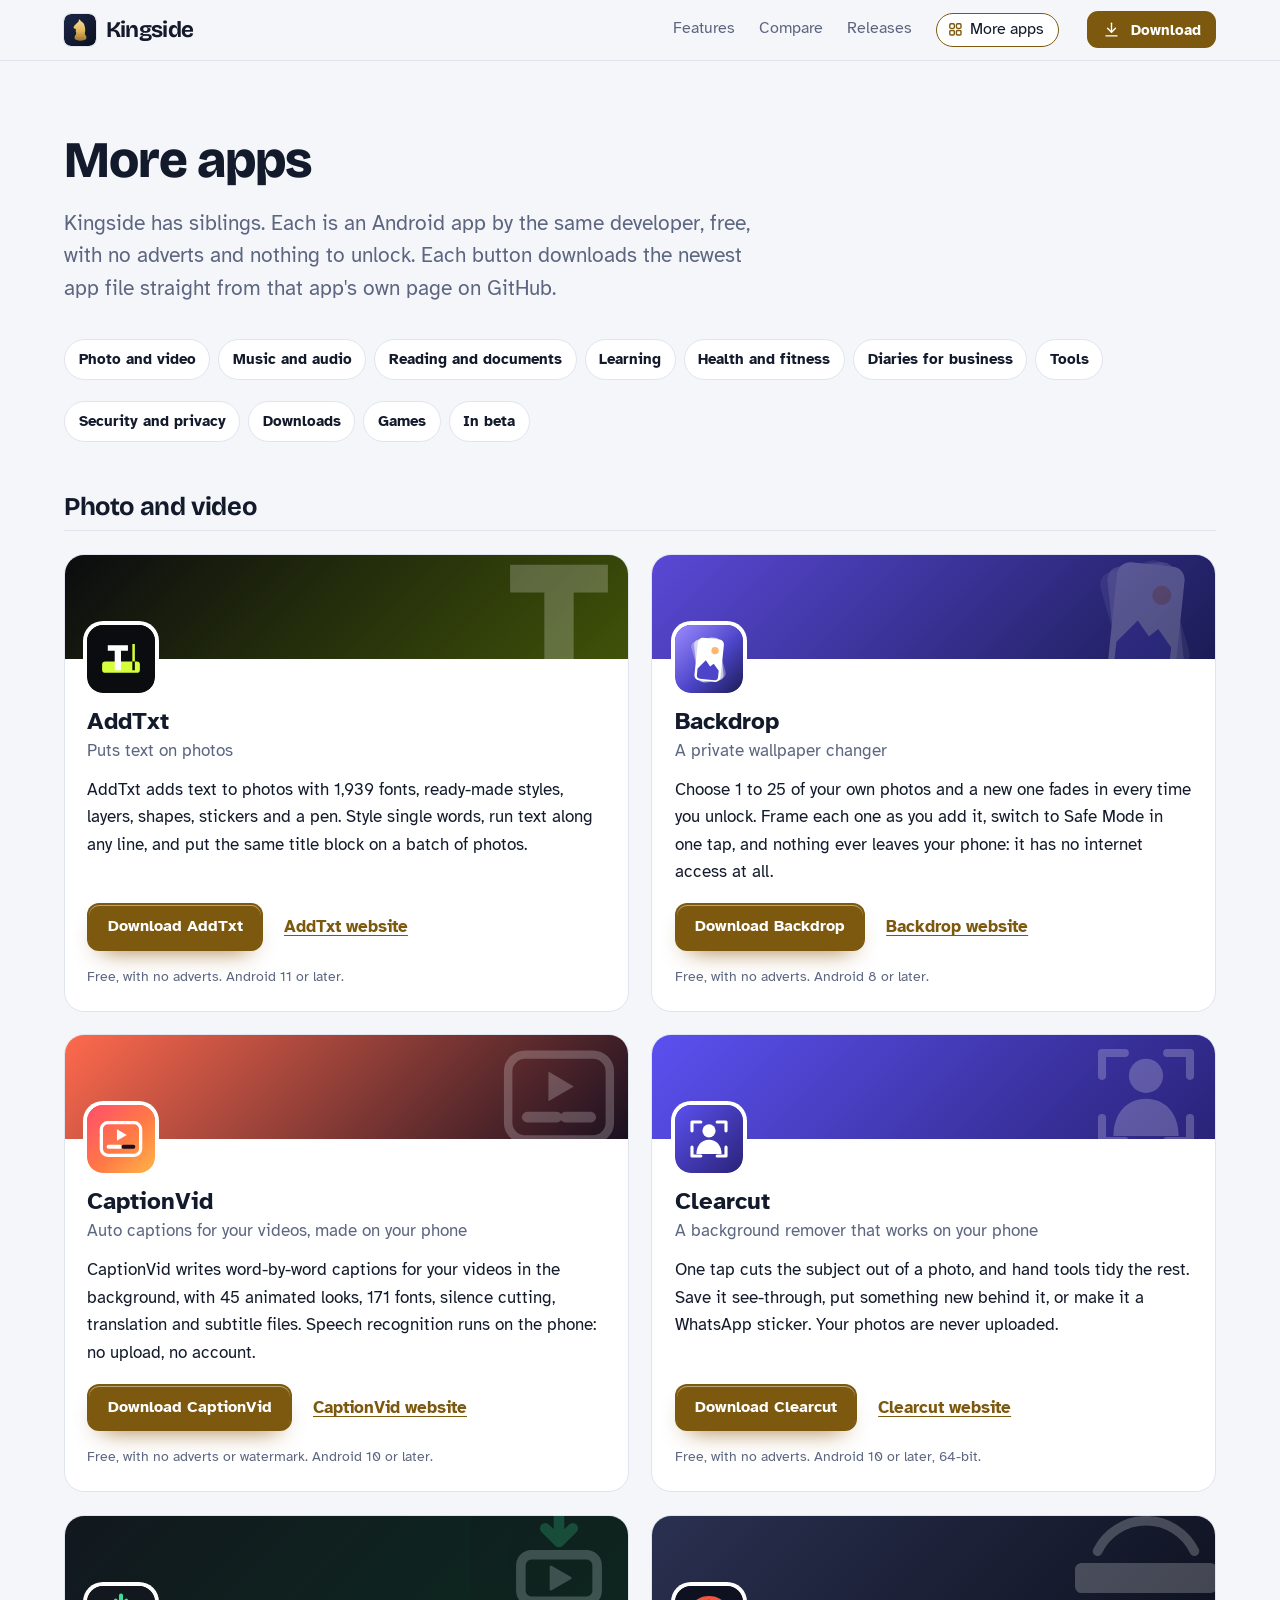
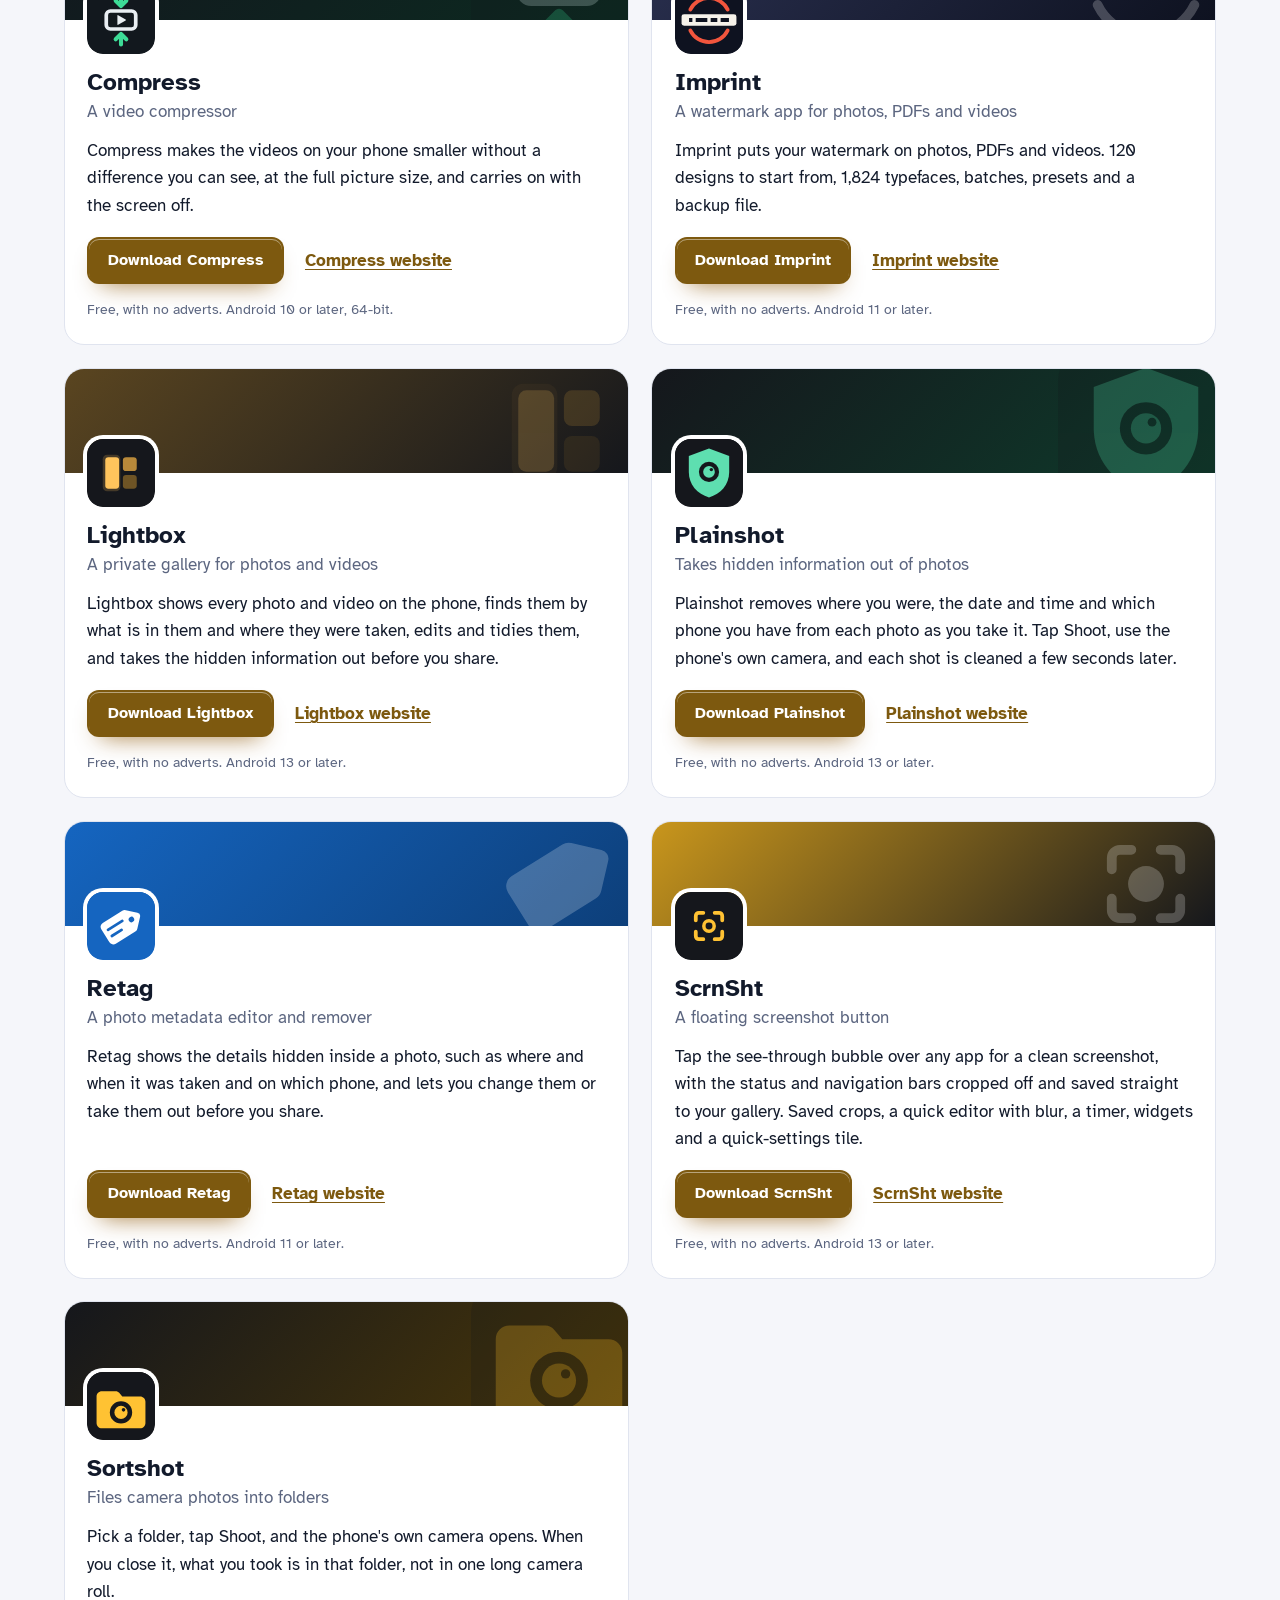
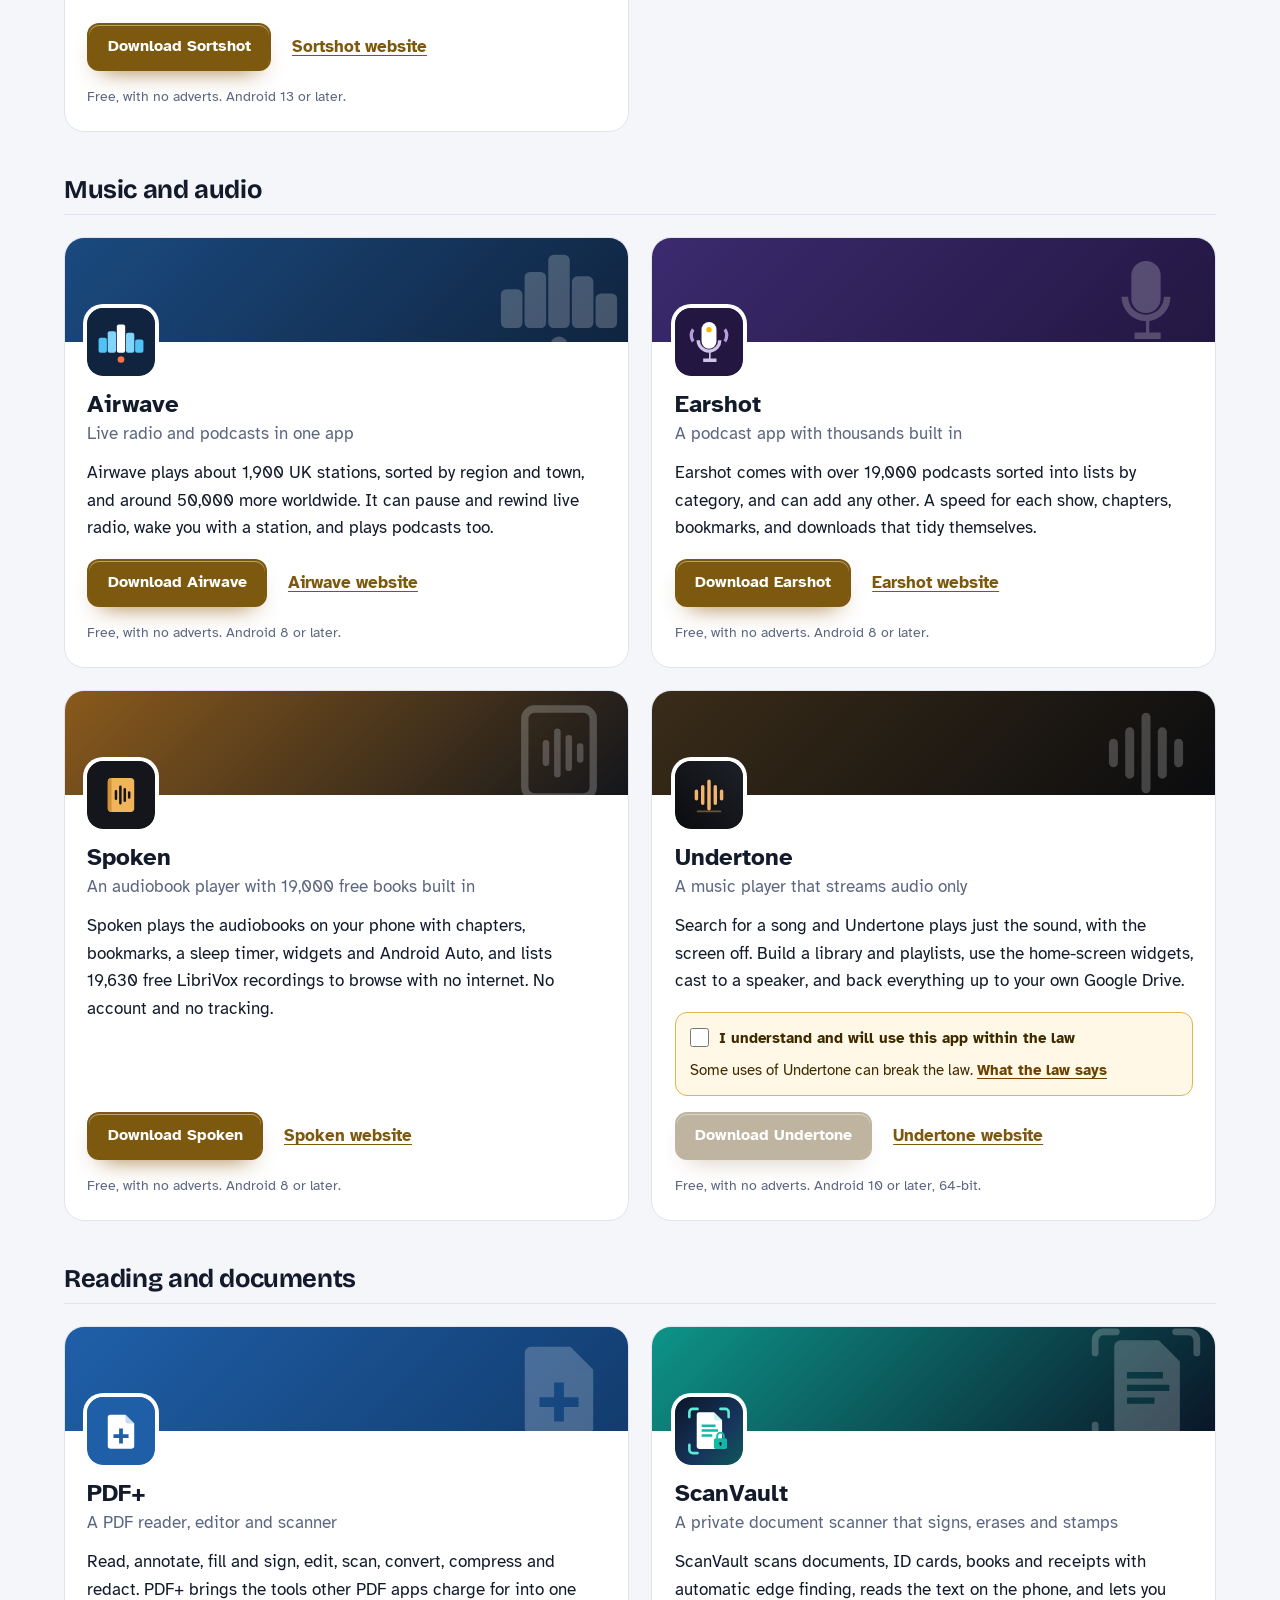
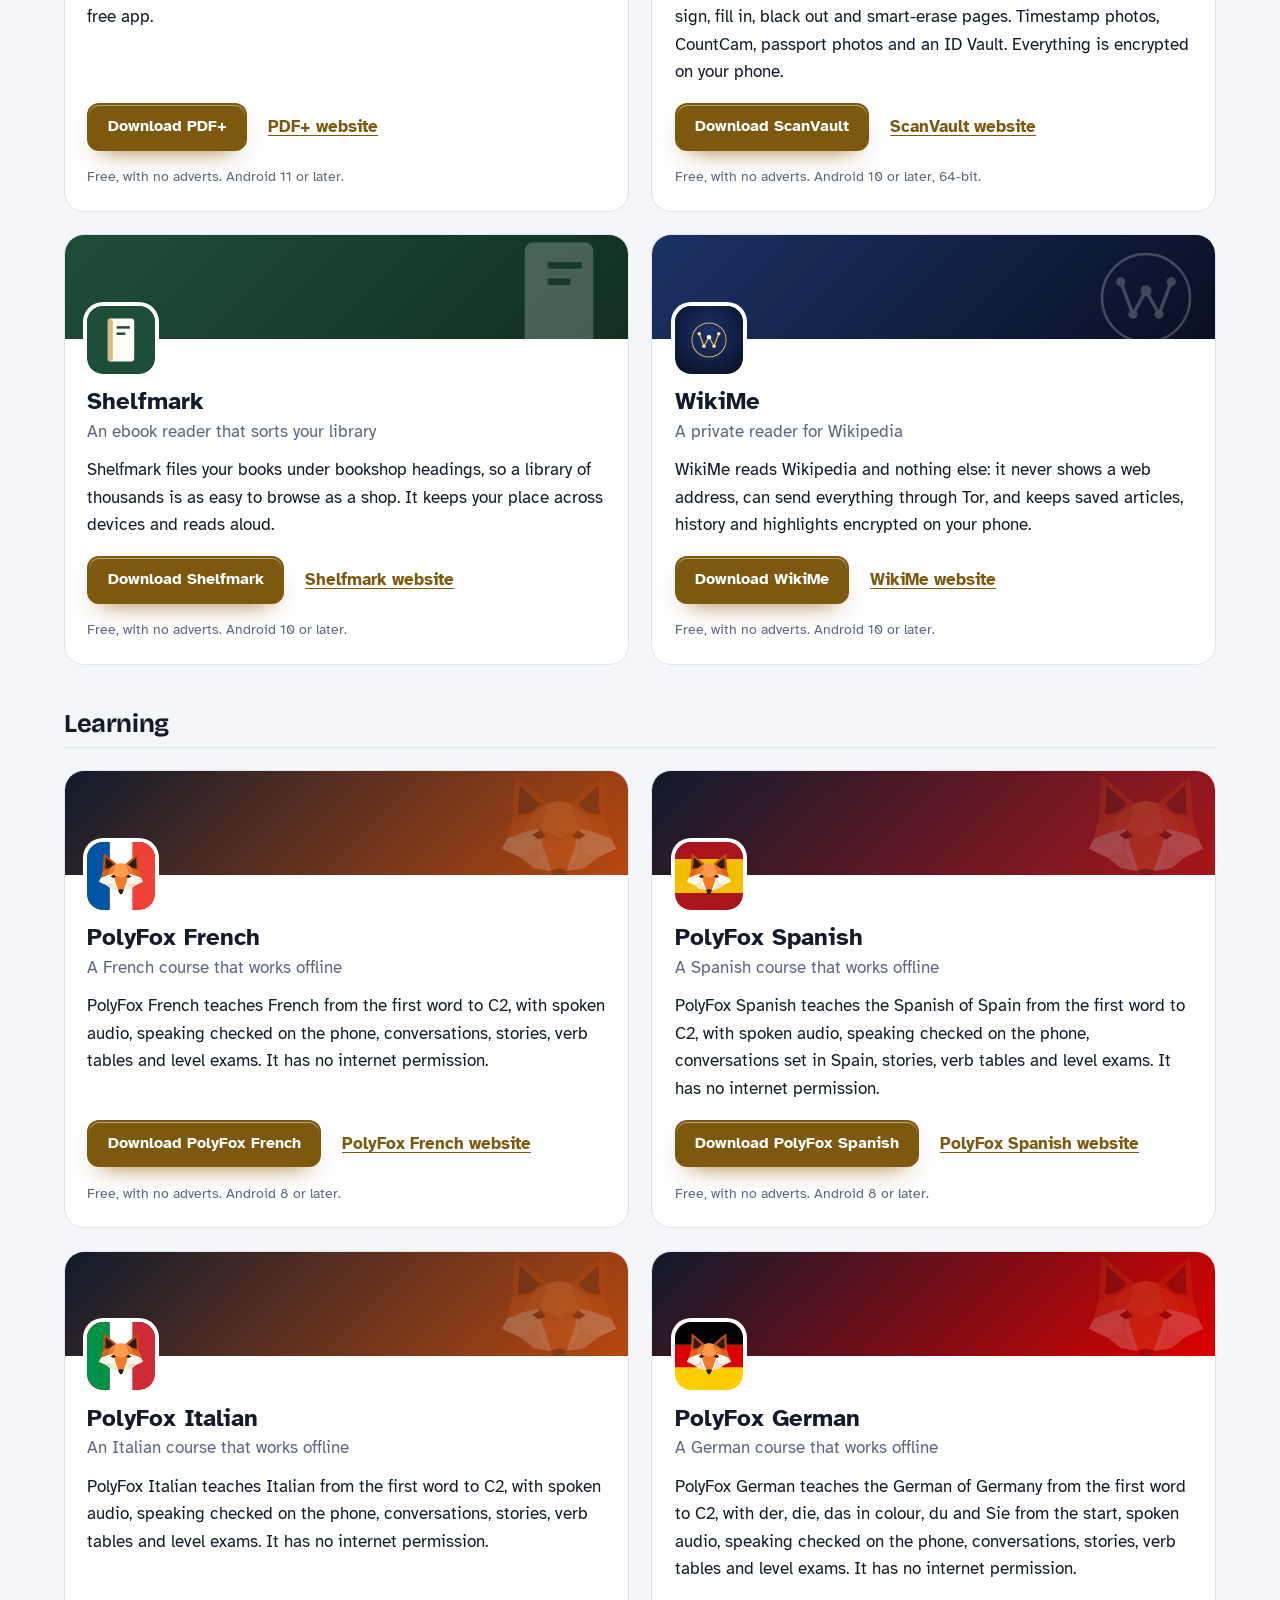
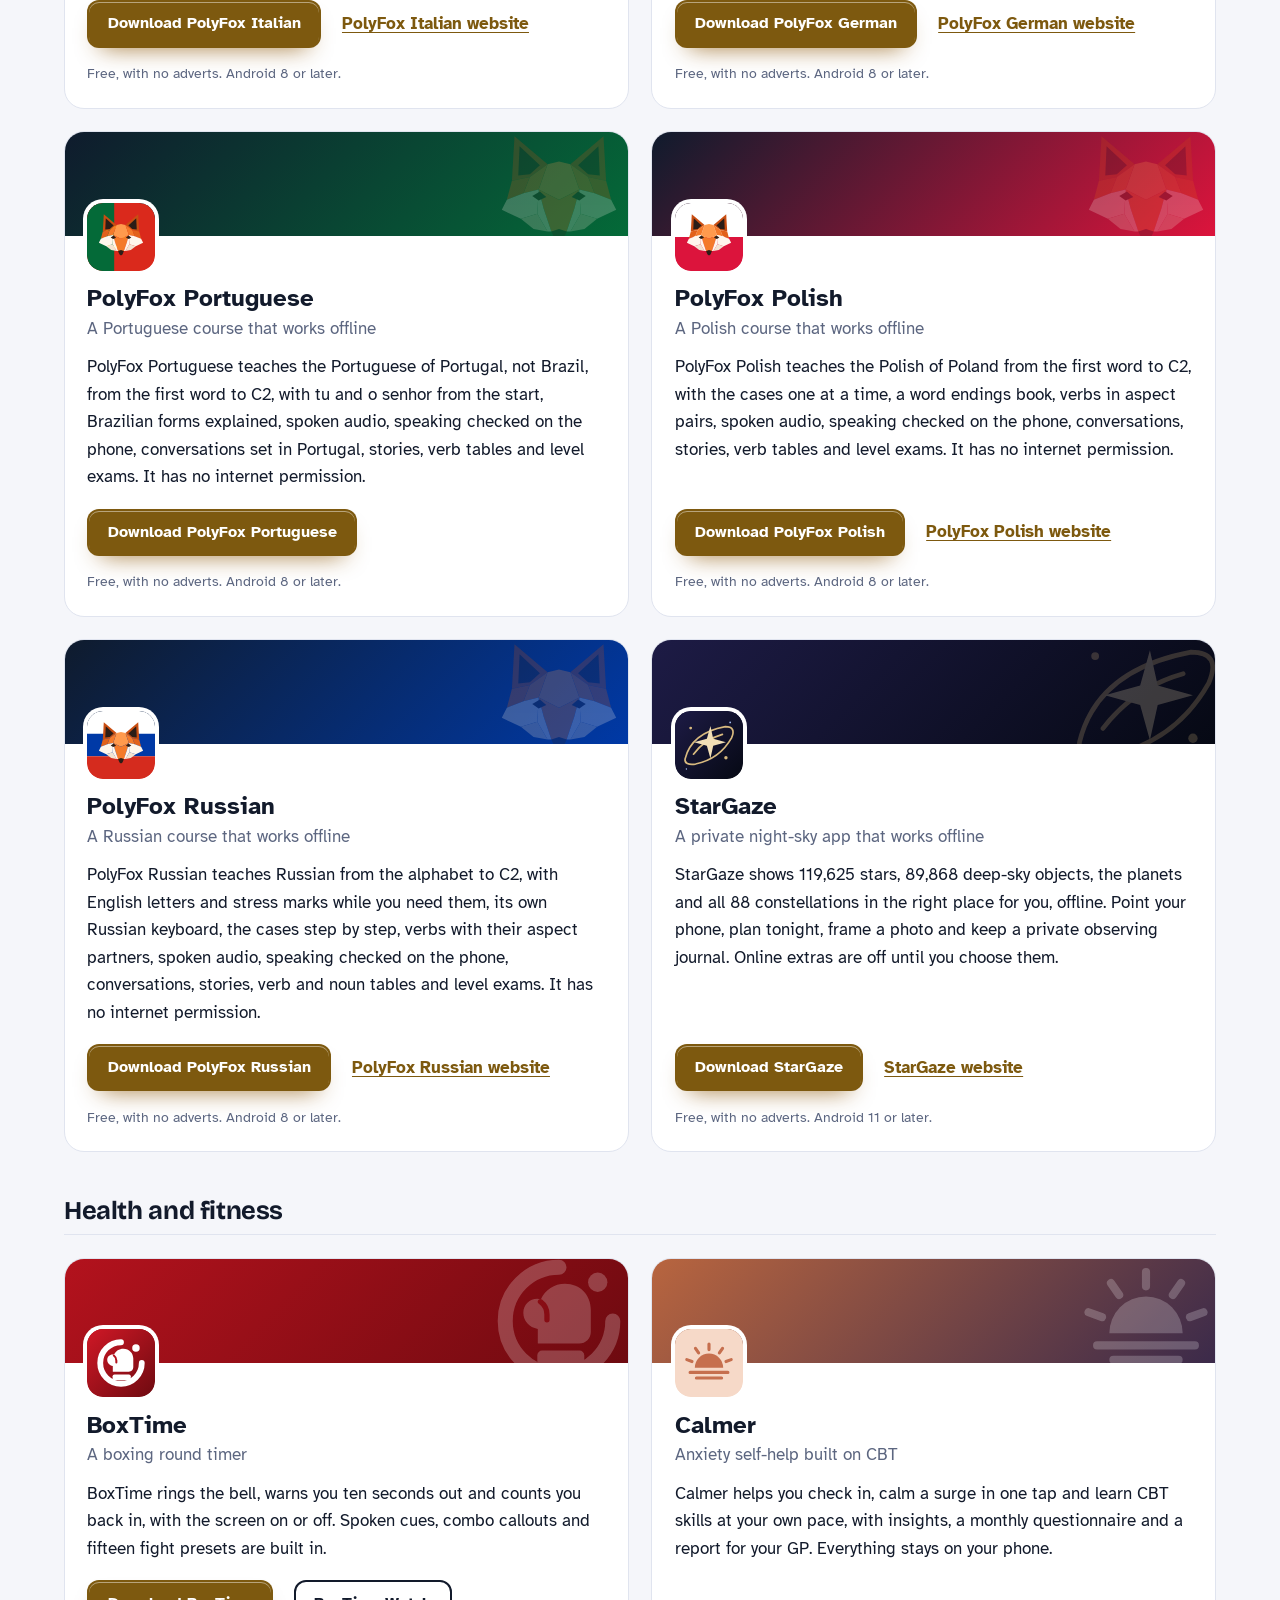
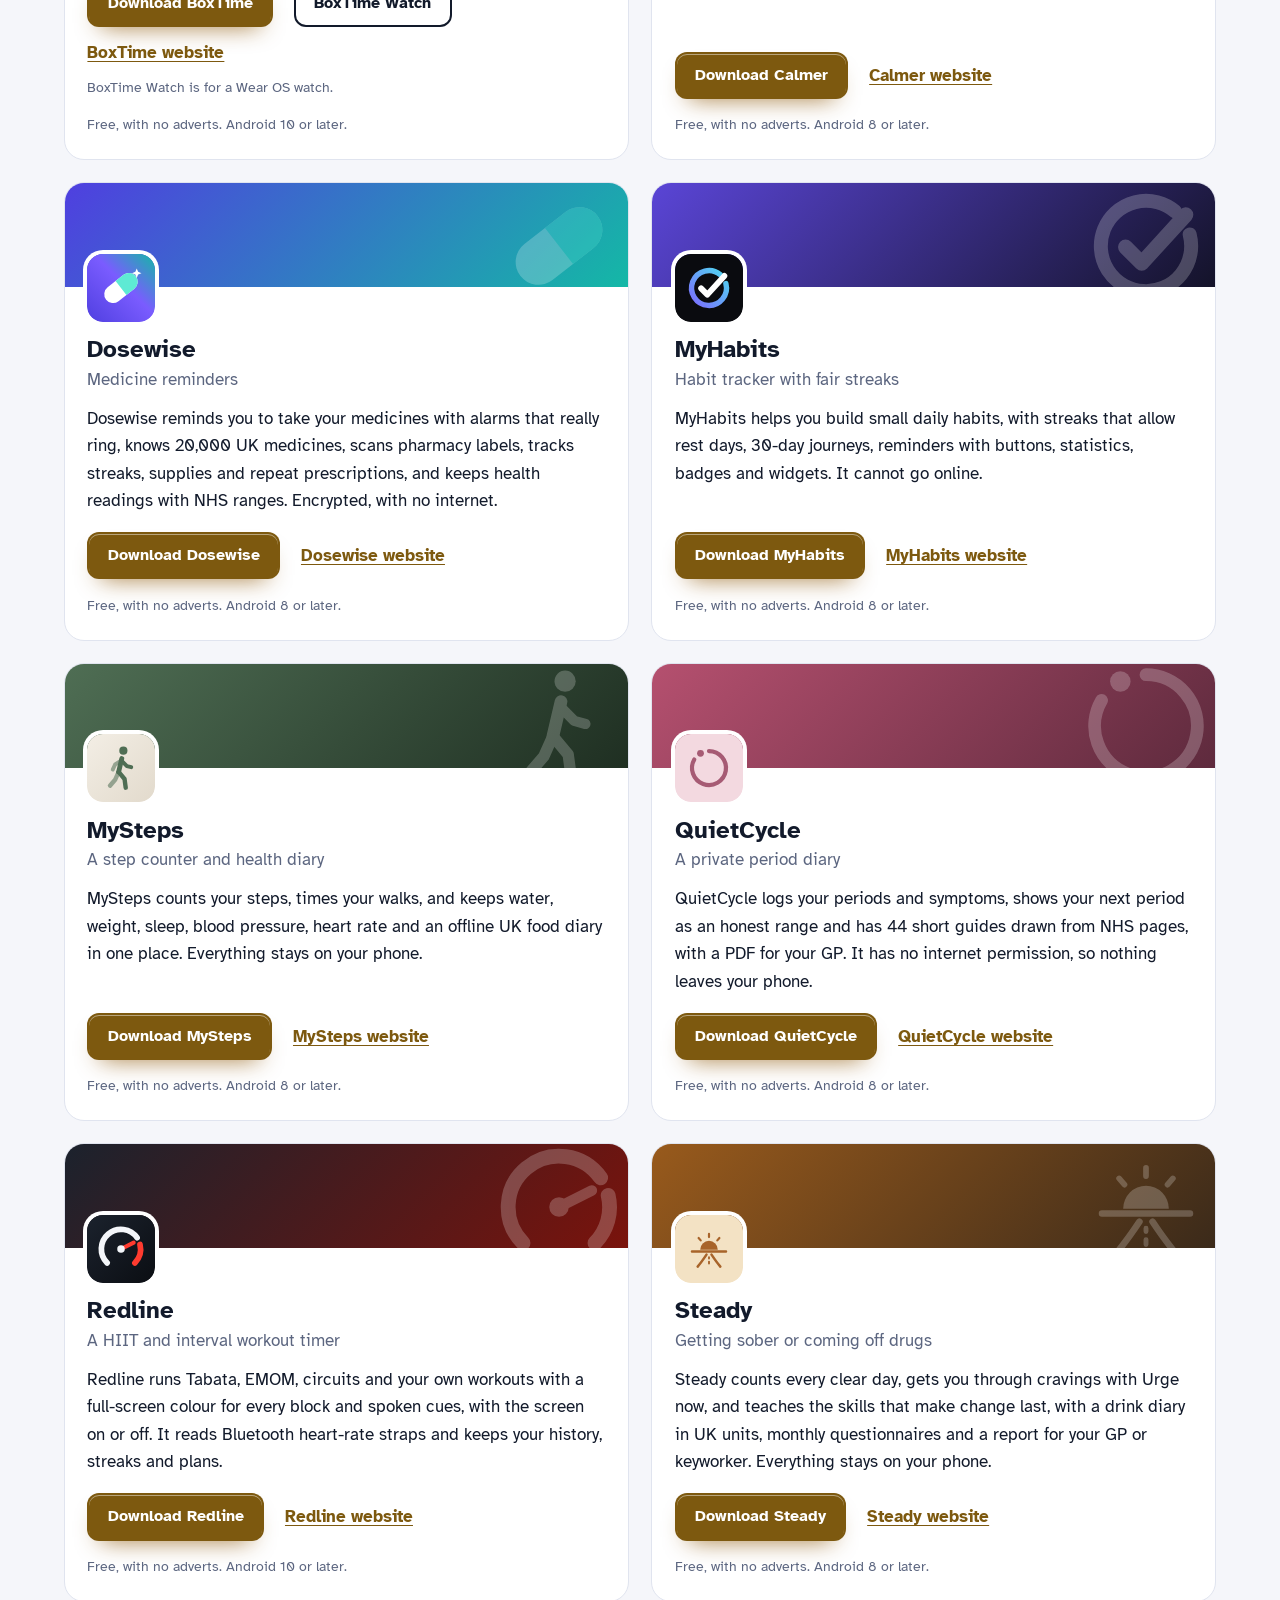
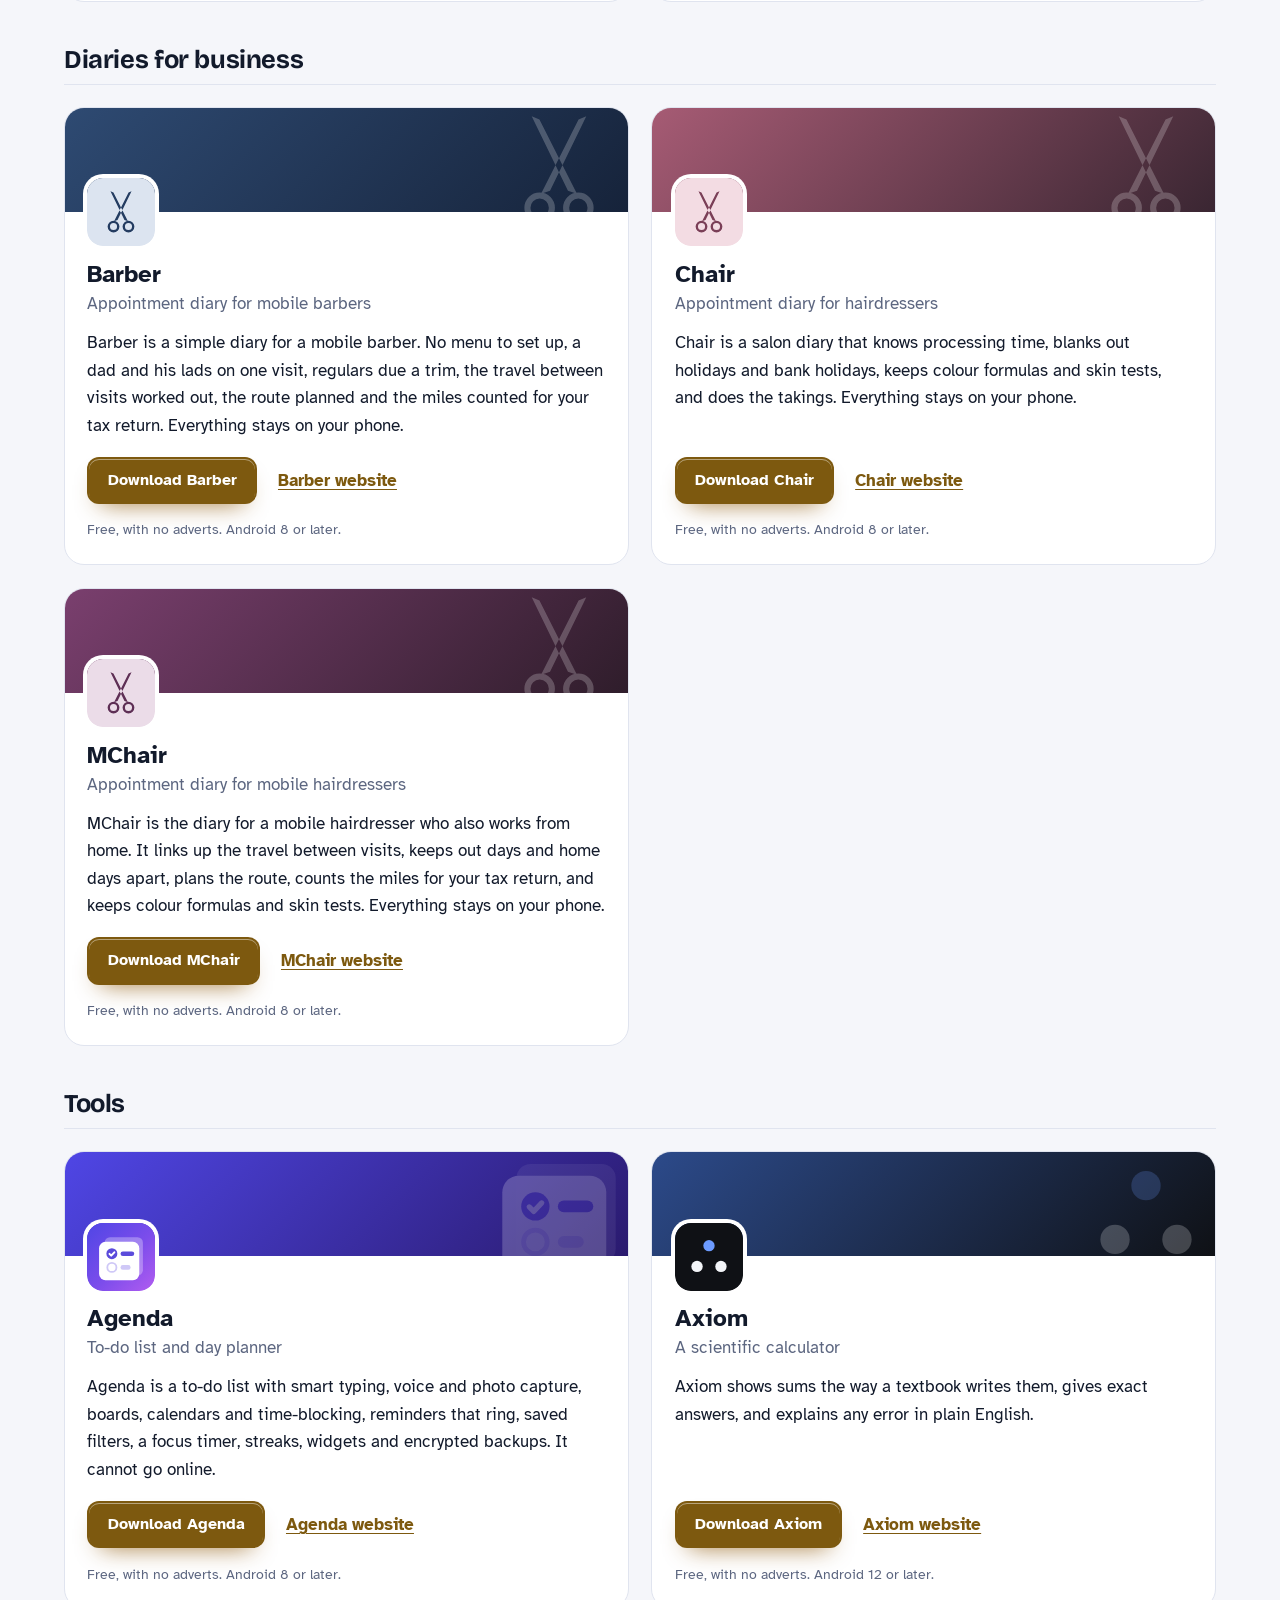
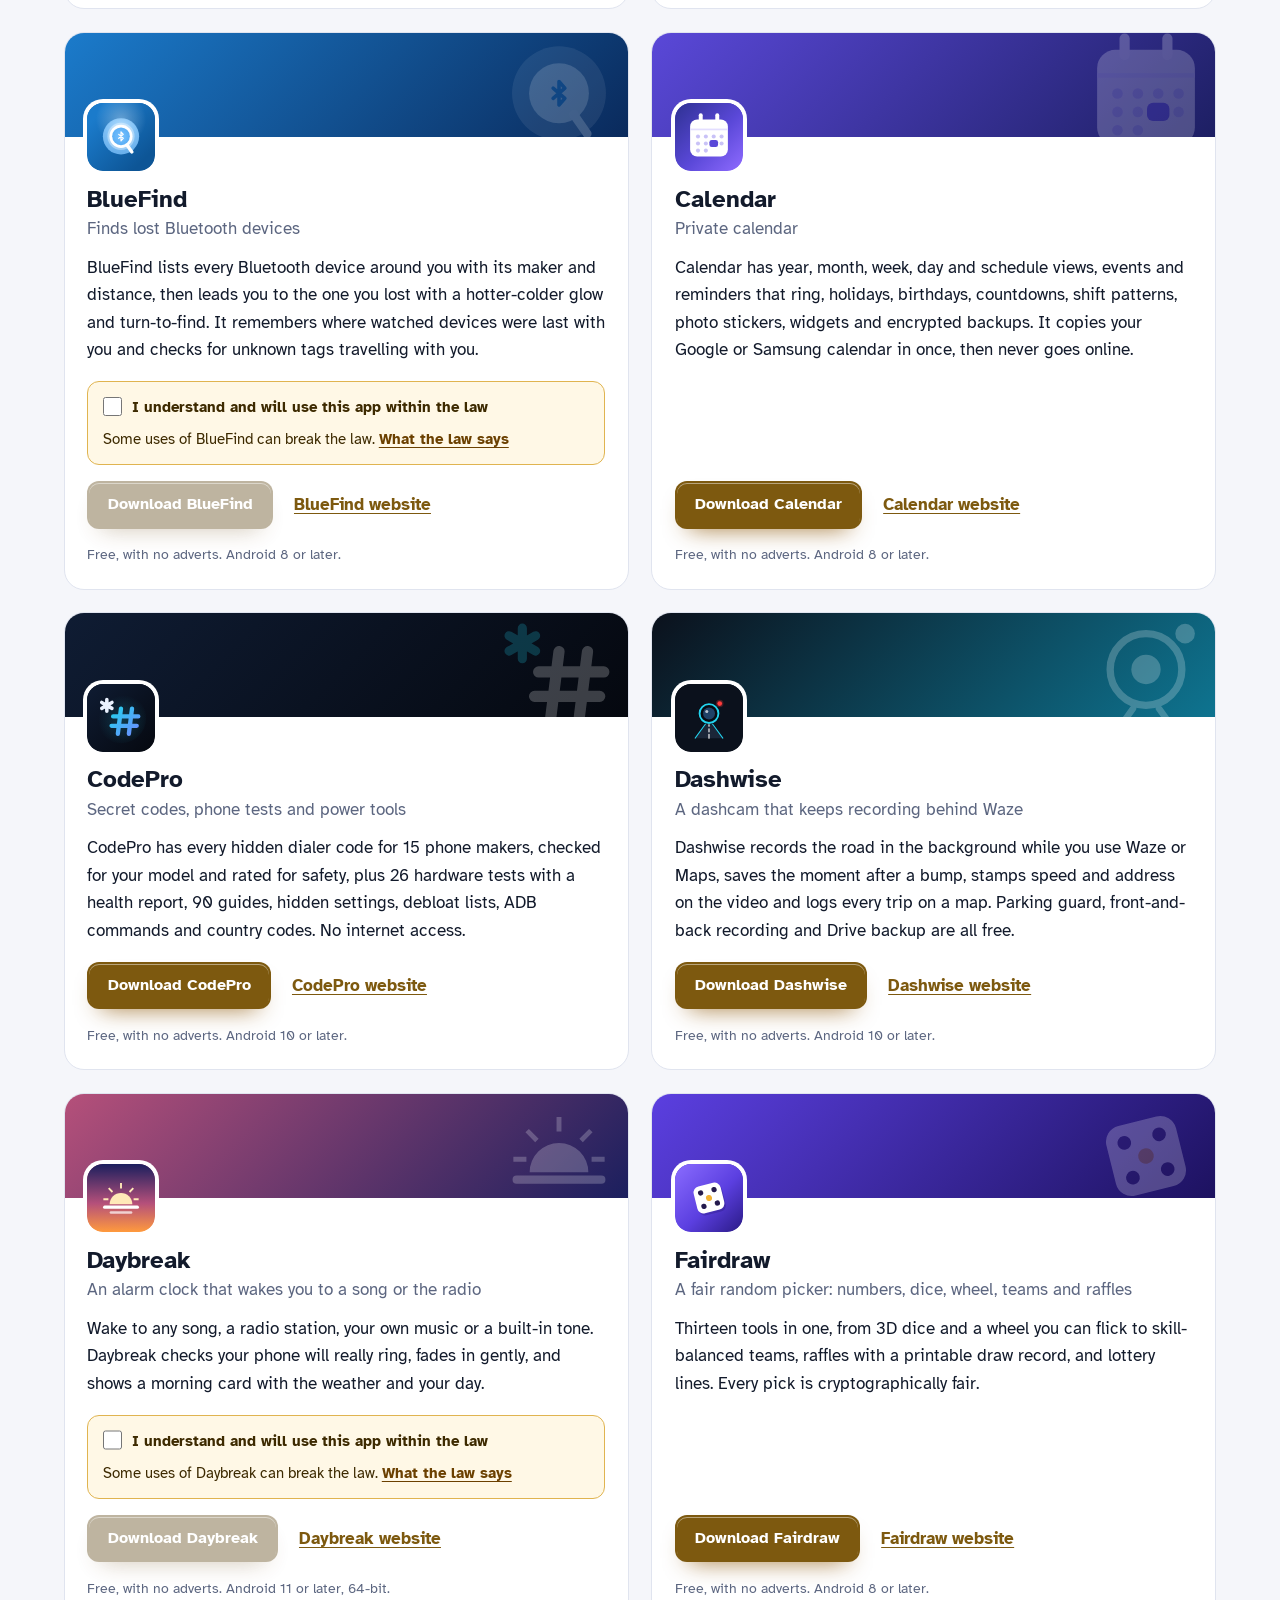
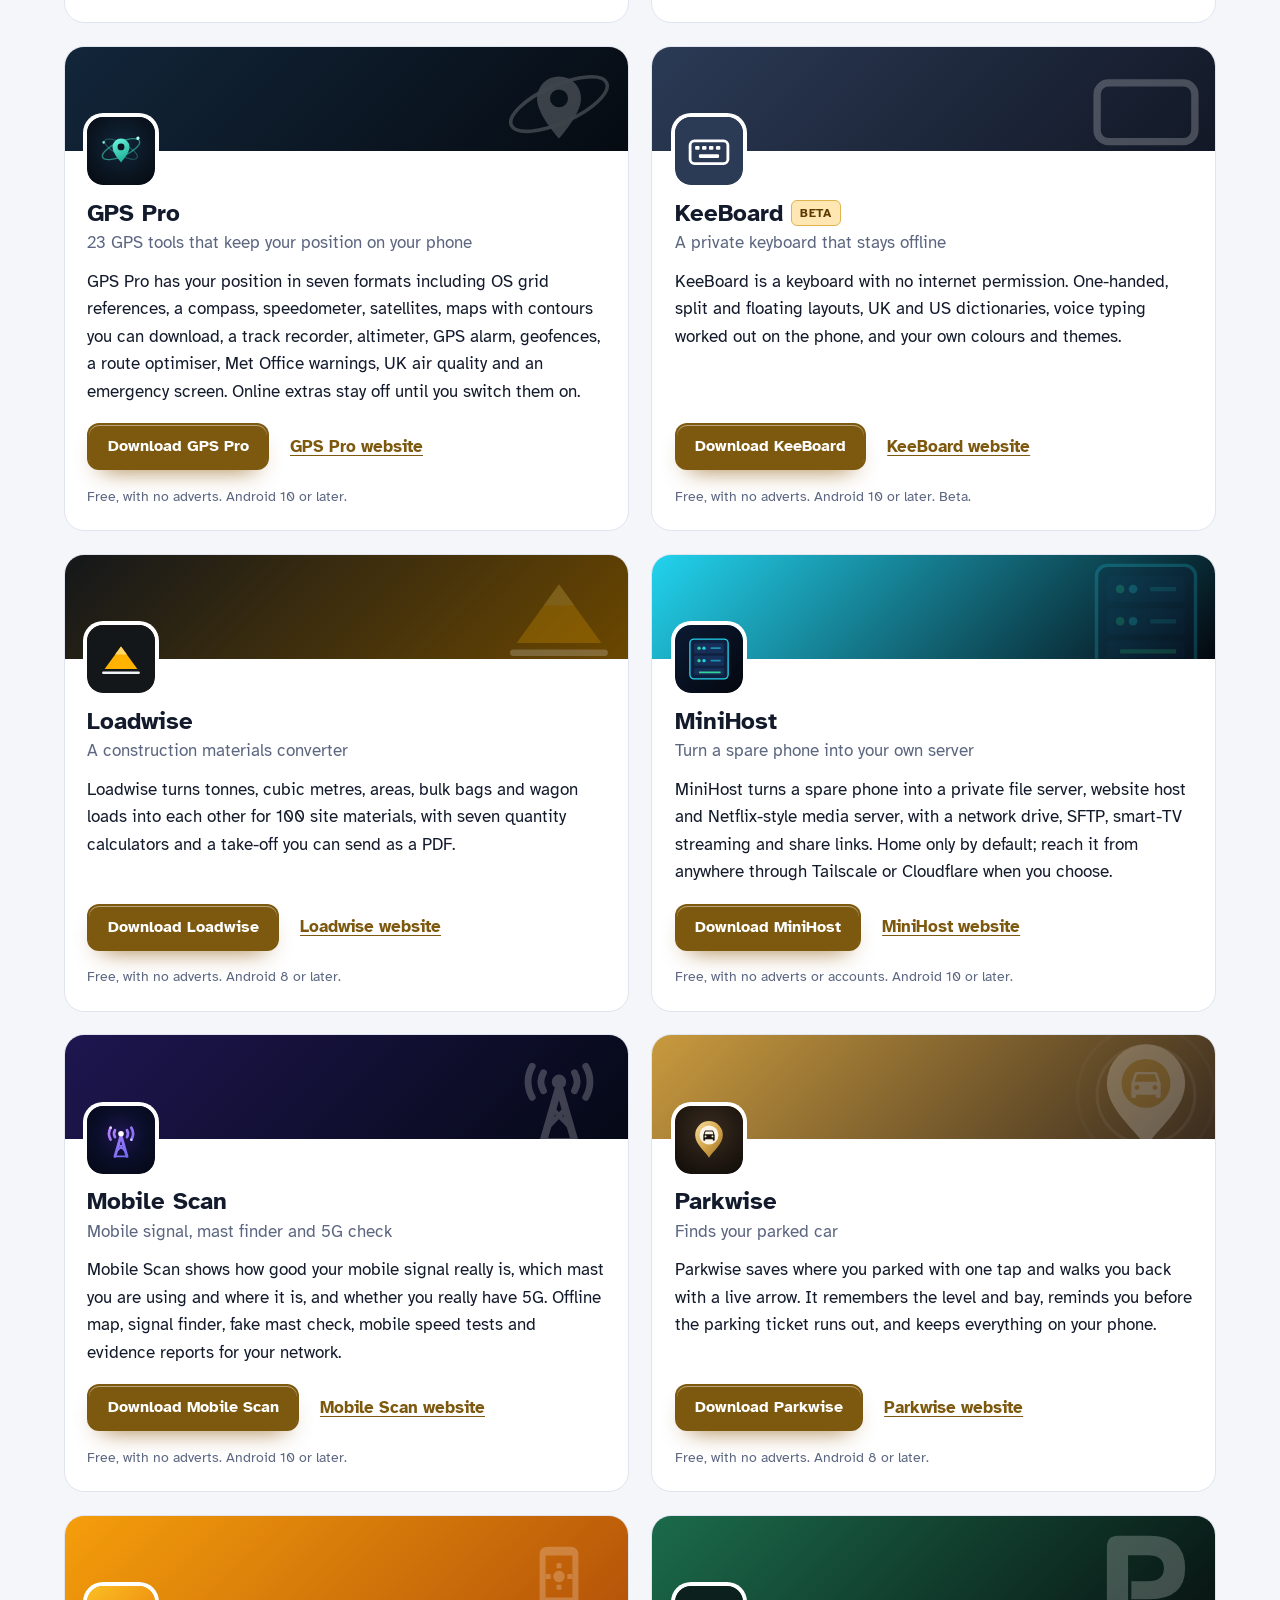
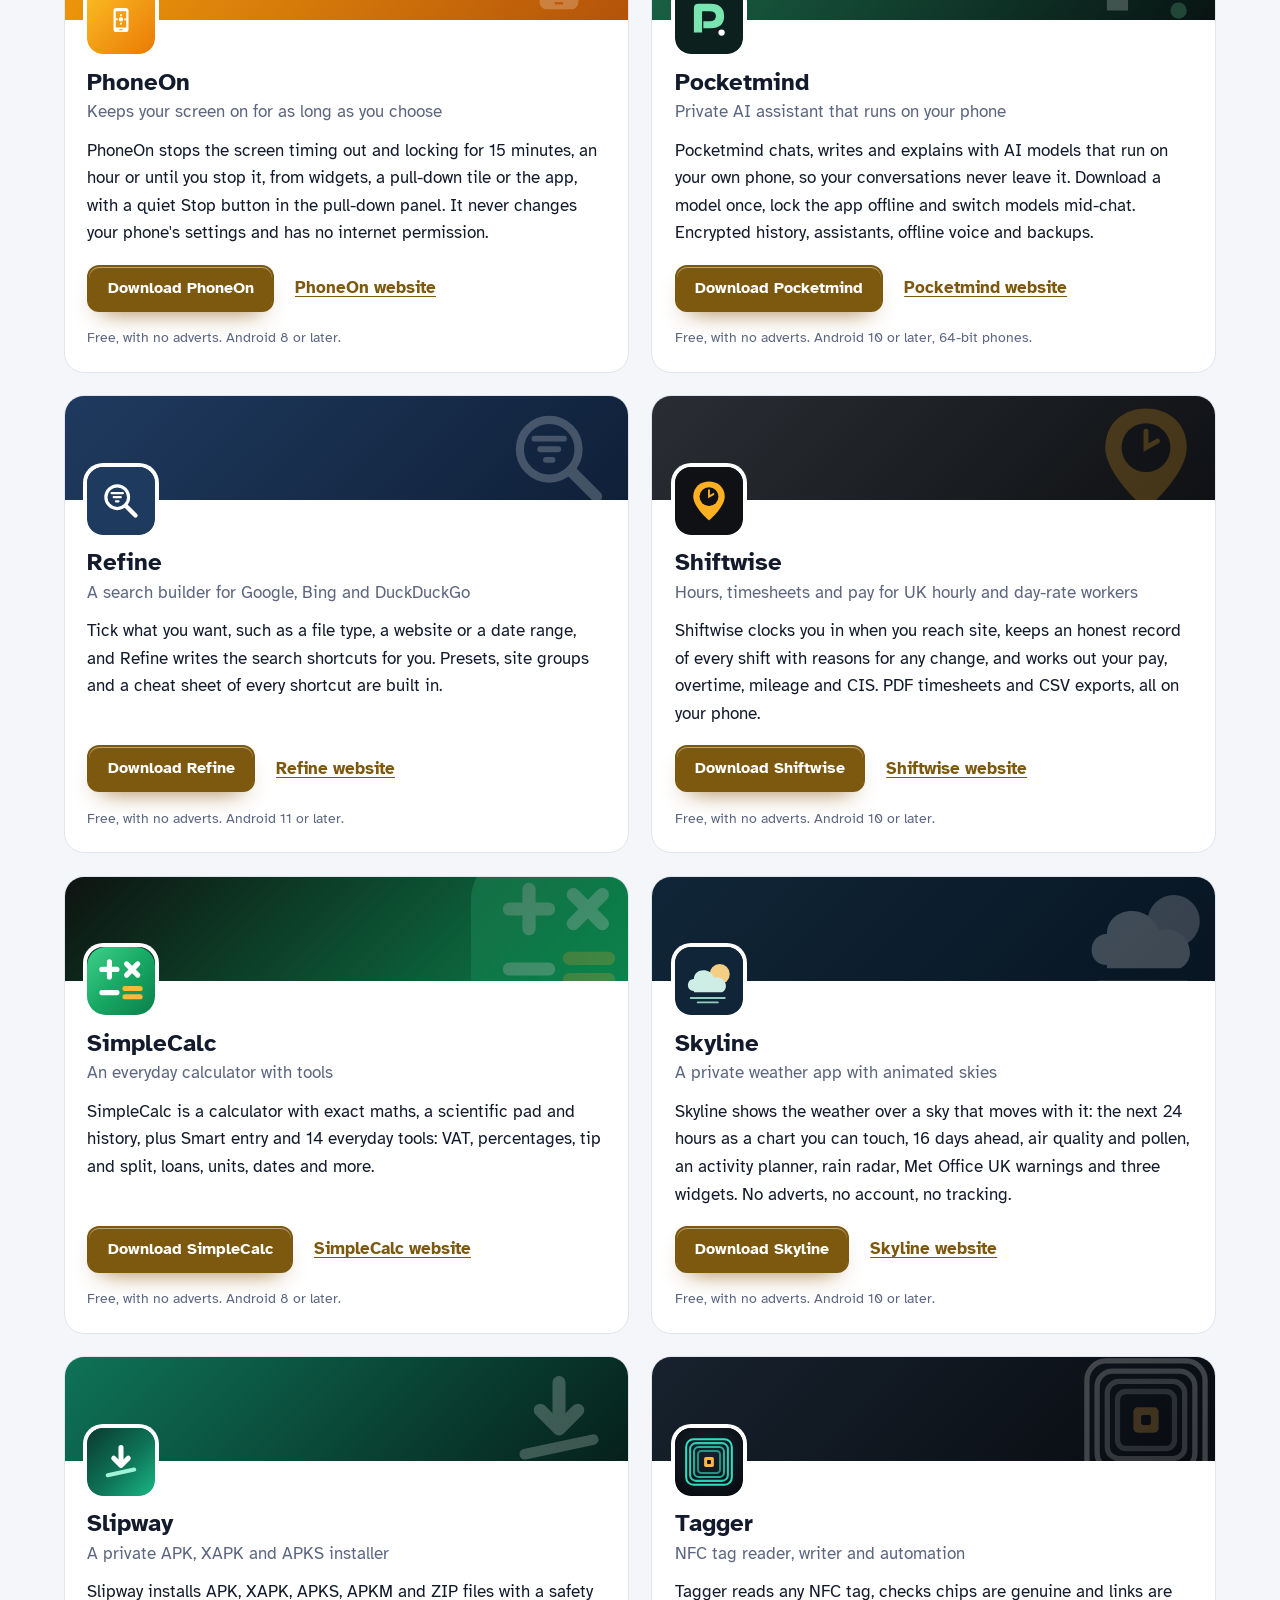
==== commit 811cadf9: "More apps: add Slipway" ====
--- a/more-apps.html
+++ b/more-apps.html
@@ -4,7 +4,7 @@
 <meta charset="utf-8">
 <meta name="viewport" content="width=device-width, initial-scale=1">
 <title>More free Android apps from the maker of Kingside</title>
-<meta name="description" content="All 92 free Android apps from the maker of Kingside, in one list by category, each with its download and a link to its website.">
+<meta name="description" content="All 93 free Android apps from the maker of Kingside, in one list by category, each with its download and a link to its website.">
 <meta name="author" content="Jonathan Jackson">
 <link rel="canonical" href="https://customgpter.github.io/kingside/more-apps.html">
 <meta name="theme-color" content="#f5f6fa" media="(prefers-color-scheme: light)">
@@ -12,7 +12,7 @@
 <meta property="og:type" content="website">
 <meta property="og:site_name" content="Kingside">
 <meta property="og:title" content="More free Android apps from the maker of Kingside">
-<meta property="og:description" content="All 92 free Android apps from the maker of Kingside, in one list by category, each with its download and a link to its website.">
+<meta property="og:description" content="All 93 free Android apps from the maker of Kingside, in one list by category, each with its download and a link to its website.">
 <meta property="og:url" content="https://customgpter.github.io/kingside/more-apps.html">
 <meta property="og:image" content="https://customgpter.github.io/kingside/assets/og.png">
 <meta property="og:image:width" content="1200">
@@ -26,7 +26,7 @@
 <link rel="preload" href="./assets/fonts/atkinson-hyperlegible-latin-400-normal.woff2" as="font" type="font/woff2" crossorigin>
 <link rel="stylesheet" href="./assets/site.css?v=1">
 <link rel="stylesheet" href="./assets/house.css?v=1">
-<script type="application/ld+json">{"@context":"https://schema.org","@type":"ItemList","name":"Apps from the maker of Kingside","url":"https://customgpter.github.io/kingside/more-apps.html","itemListElement":[{"@type":"ListItem","position":1,"name":"AddTxt","url":"https://customgpter.github.io/addtxt/"},{"@type":"ListItem","position":2,"name":"Backdrop","url":"https://customgpter.github.io/backdrop/"},{"@type":"ListItem","position":3,"name":"CaptionVid","url":"https://customgpter.github.io/captionvid/"},{"@type":"ListItem","position":4,"name":"Clearcut","url":"https://customgpter.github.io/clearcut/"},{"@type":"ListItem","position":5,"name":"Compress","url":"https://customgpter.github.io/compress/"},{"@type":"ListItem","position":6,"name":"Imprint","url":"https://customgpter.github.io/imprint/"},{"@type":"ListItem","position":7,"name":"Lightbox","url":"https://customgpter.github.io/lightbox/"},{"@type":"ListItem","position":8,"name":"Plainshot","url":"https://customgpter.github.io/plainshot/"},{"@type":"ListItem","position":9,"name":"Retag","url":"https://customgpter.github.io/retag/"},{"@type":"ListItem","position":10,"name":"ScrnSht","url":"https://customgpter.github.io/scrnsht/"},{"@type":"ListItem","position":11,"name":"Sortshot","url":"https://customgpter.github.io/sortshot/"},{"@type":"ListItem","position":12,"name":"Airwave","url":"https://customgpter.github.io/airwave/"},{"@type":"ListItem","position":13,"name":"Earshot","url":"https://customgpter.github.io/earshot/"},{"@type":"ListItem","position":14,"name":"Spoken","url":"https://customgpter.github.io/spoken/"},{"@type":"ListItem","position":15,"name":"Undertone","url":"https://customgpter.github.io/undertone/"},{"@type":"ListItem","position":16,"name":"PDF+","url":"https://customgpter.github.io/pdfplus/"},{"@type":"ListItem","position":17,"name":"ScanVault","url":"https://customgpter.github.io/scanvault/"},{"@type":"ListItem","position":18,"name":"Shelfmark","url":"https://customgpter.github.io/shelfmark/"},{"@type":"ListItem","position":19,"name":"WikiMe","url":"https://customgpter.github.io/wikime/"},{"@type":"ListItem","position":20,"name":"PolyFox French","url":"https://customgpter.github.io/polyfox/"},{"@type":"ListItem","position":21,"name":"PolyFox German","url":"https://customgpter.github.io/polyfox-german/"},{"@type":"ListItem","position":22,"name":"PolyFox Polish","url":"https://customgpter.github.io/polyfox-polish/"},{"@type":"ListItem","position":23,"name":"PolyFox Russian","url":"https://customgpter.github.io/polyfox-russian/"},{"@type":"ListItem","position":24,"name":"StarGaze","url":"https://customgpter.github.io/stargaze/"},{"@type":"ListItem","position":25,"name":"BoxTime","url":"https://customgpter.github.io/boxtime/"},{"@type":"ListItem","position":26,"name":"Calmer","url":"https://customgpter.github.io/calmer/"},{"@type":"ListItem","position":27,"name":"Dosewise","url":"https://customgpter.github.io/dosewise/"},{"@type":"ListItem","position":28,"name":"MyHabits","url":"https://customgpter.github.io/myhabits/"},{"@type":"ListItem","position":29,"name":"MySteps","url":"https://customgpter.github.io/mysteps/"},{"@type":"ListItem","position":30,"name":"QuietCycle","url":"https://customgpter.github.io/quietcycle/"},{"@type":"ListItem","position":31,"name":"Redline","url":"https://customgpter.github.io/redline/"},{"@type":"ListItem","position":32,"name":"Steady","url":"https://customgpter.github.io/steady/"},{"@type":"ListItem","position":33,"name":"Barber","url":"https://customgpter.github.io/barber/"},{"@type":"ListItem","position":34,"name":"Chair","url":"https://customgpter.github.io/chair/"},{"@type":"ListItem","position":35,"name":"MChair","url":"https://customgpter.github.io/mchair/"},{"@type":"ListItem","position":36,"name":"Agenda","url":"https://customgpter.github.io/agenda/"},{"@type":"ListItem","position":37,"name":"Axiom","url":"https://customgpter.github.io/axiom/"},{"@type":"ListItem","position":38,"name":"BlueFind","url":"https://customgpter.github.io/bluefind/"},{"@type":"ListItem","position":39,"name":"Calendar","url":"https://customgpter.github.io/calendar/"},{"@type":"ListItem","position":40,"name":"CodePro","url":"https://customgpter.github.io/codepro/"},{"@type":"ListItem","position":41,"name":"Dashwise","url":"https://customgpter.github.io/dashwise/"},{"@type":"ListItem","position":42,"name":"Daybreak","url":"https://customgpter.github.io/daybreak/"},{"@type":"ListItem","position":43,"name":"Fairdraw","url":"https://customgpter.github.io/fairdraw/"},{"@type":"ListItem","position":44,"name":"GPS Pro","url":"https://customgpter.github.io/gpspro/"},{"@type":"ListItem","position":45,"name":"KeeBoard","url":"https://customgpter.github.io/keeboard/"},{"@type":"ListItem","position":46,"name":"Loadwise","url":"https://customgpter.github.io/loadwise/"},{"@type":"ListItem","position":47,"name":"MiniHost","url":"https://customgpter.github.io/minihost/"},{"@type":"ListItem","position":48,"name":"Mobile Scan","url":"https://customgpter.github.io/mobilescan/"},{"@type":"ListItem","position":49,"name":"Parkwise","url":"https://customgpter.github.io/parkwise/"},{"@type":"ListItem","position":50,"name":"Pocketmind","url":"https://customgpter.github.io/pocketmind/"},{"@type":"ListItem","position":51,"name":"Refine","url":"https://customgpter.github.io/refine/"},{"@type":"ListItem","position":52,"name":"Shiftwise","url":"https://customgpter.github.io/shiftwise/"},{"@type":"ListItem","position":53,"name":"SimpleCalc","url":"https://customgpter.github.io/simplecalc/"},{"@type":"ListItem","position":54,"name":"Skyline","url":"https://customgpter.github.io/skyline/"},{"@type":"ListItem","position":55,"name":"Tagger","url":"https://customgpter.github.io/tagger/"},{"@type":"ListItem","position":56,"name":"TotalClean","url":"https://customgpter.github.io/totalclean/"},{"@type":"ListItem","position":57,"name":"TVLink","url":"https://customgpter.github.io/tvlink/"},{"@type":"ListItem","position":58,"name":"Unbox","url":"https://customgpter.github.io/unbox/"},{"@type":"ListItem","position":59,"name":"WhatsKeep","url":"https://customgpter.github.io/whatskeep/"},{"@type":"ListItem","position":60,"name":"WiFi Scan","url":"https://customgpter.github.io/wifiscan/"},{"@type":"ListItem","position":61,"name":"Auditly","url":"https://customgpter.github.io/auditly/"},{"@type":"ListItem","position":62,"name":"Backchannel","url":"https://customgpter.github.io/backchannel/"},{"@type":"ListItem","position":63,"name":"ENotes","url":"https://customgpter.github.io/enotes/"},{"@type":"ListItem","position":64,"name":"FindMe","url":"https://customgpter.github.io/findme/"},{"@type":"ListItem","position":65,"name":"iLock","url":"https://customgpter.github.io/ilock/"},{"@type":"ListItem","position":66,"name":"ImSafe","url":"https://customgpter.github.io/imsafe/"},{"@type":"ListItem","position":67,"name":"IShred","url":"https://customgpter.github.io/ishred/"},{"@type":"ListItem","position":68,"name":"LockBox","url":"https://customgpter.github.io/lockbox/"},{"@type":"ListItem","position":69,"name":"PassVault","url":"https://customgpter.github.io/passvault/"},{"@type":"ListItem","position":70,"name":"SpyFind","url":"https://customgpter.github.io/spyfind/"},{"@type":"ListItem","position":71,"name":"TextWipe","url":"https://customgpter.github.io/textwipe/"},{"@type":"ListItem","position":72,"name":"Tracewire","url":"https://customgpter.github.io/tracewire/"},{"@type":"ListItem","position":73,"name":"Vigil","url":"https://customgpter.github.io/vigil/"},{"@type":"ListItem","position":74,"name":"Grab","url":"https://customgpter.github.io/grab/"},{"@type":"ListItem","position":75,"name":"Swarm","url":"https://customgpter.github.io/swarm/"},{"@type":"ListItem","position":76,"name":"Plane Games","url":"https://customgpter.github.io/plane-games/"},{"@type":"ListItem","position":77,"name":"Ninefold","url":"https://customgpter.github.io/ninefold/"},{"@type":"ListItem","position":78,"name":"Cubewise","url":"https://customgpter.github.io/cubewise/"},{"@type":"ListItem","position":79,"name":"Tilewise","url":"https://customgpter.github.io/tilewise/"},{"@type":"ListItem","position":80,"name":"Letterwise","url":"https://customgpter.github.io/letterwise/"},{"@type":"ListItem","position":81,"name":"Kingside","url":"https://customgpter.github.io/kingside/"},{"@type":"ListItem","position":82,"name":"Deckhand","url":"https://customgpter.github.io/deckhand/"},{"@type":"ListItem","position":83,"name":"SNESForge","url":"https://customgpter.github.io/snesforge/"},{"@type":"ListItem","position":84,"name":"Fame Boy","url":"https://customgpter.github.io/fameboy/"},{"@type":"ListItem","position":85,"name":"PSPPro","url":"https://customgpter.github.io/psppro/"},{"@type":"ListItem","position":86,"name":"MegaGen","url":"https://customgpter.github.io/megagen/"},{"@type":"ListItem","position":87,"name":"QVR","url":"https://customgpter.github.io/qvr/"},{"@type":"ListItem","position":88,"name":"QVR Watch","url":"https://customgpter.github.io/qvr-watch/"},{"@type":"ListItem","position":89,"name":"QVRLite","url":"https://customgpter.github.io/qvrlite/"},{"@type":"ListItem","position":90,"name":"Onionz","url":"https://customgpter.github.io/onionz/"},{"@type":"ListItem","position":91,"name":"OnionzWeb","url":"https://customgpter.github.io/onionzweb/"}]}</script>
+<script type="application/ld+json">{"@context":"https://schema.org","@type":"ItemList","name":"Apps from the maker of Kingside","url":"https://customgpter.github.io/kingside/more-apps.html","itemListElement":[{"@type":"ListItem","position":1,"name":"AddTxt","url":"https://customgpter.github.io/addtxt/"},{"@type":"ListItem","position":2,"name":"Backdrop","url":"https://customgpter.github.io/backdrop/"},{"@type":"ListItem","position":3,"name":"CaptionVid","url":"https://customgpter.github.io/captionvid/"},{"@type":"ListItem","position":4,"name":"Clearcut","url":"https://customgpter.github.io/clearcut/"},{"@type":"ListItem","position":5,"name":"Compress","url":"https://customgpter.github.io/compress/"},{"@type":"ListItem","position":6,"name":"Imprint","url":"https://customgpter.github.io/imprint/"},{"@type":"ListItem","position":7,"name":"Lightbox","url":"https://customgpter.github.io/lightbox/"},{"@type":"ListItem","position":8,"name":"Plainshot","url":"https://customgpter.github.io/plainshot/"},{"@type":"ListItem","position":9,"name":"Retag","url":"https://customgpter.github.io/retag/"},{"@type":"ListItem","position":10,"name":"ScrnSht","url":"https://customgpter.github.io/scrnsht/"},{"@type":"ListItem","position":11,"name":"Sortshot","url":"https://customgpter.github.io/sortshot/"},{"@type":"ListItem","position":12,"name":"Airwave","url":"https://customgpter.github.io/airwave/"},{"@type":"ListItem","position":13,"name":"Earshot","url":"https://customgpter.github.io/earshot/"},{"@type":"ListItem","position":14,"name":"Spoken","url":"https://customgpter.github.io/spoken/"},{"@type":"ListItem","position":15,"name":"Undertone","url":"https://customgpter.github.io/undertone/"},{"@type":"ListItem","position":16,"name":"PDF+","url":"https://customgpter.github.io/pdfplus/"},{"@type":"ListItem","position":17,"name":"ScanVault","url":"https://customgpter.github.io/scanvault/"},{"@type":"ListItem","position":18,"name":"Shelfmark","url":"https://customgpter.github.io/shelfmark/"},{"@type":"ListItem","position":19,"name":"WikiMe","url":"https://customgpter.github.io/wikime/"},{"@type":"ListItem","position":20,"name":"PolyFox French","url":"https://customgpter.github.io/polyfox/"},{"@type":"ListItem","position":21,"name":"PolyFox German","url":"https://customgpter.github.io/polyfox-german/"},{"@type":"ListItem","position":22,"name":"PolyFox Polish","url":"https://customgpter.github.io/polyfox-polish/"},{"@type":"ListItem","position":23,"name":"PolyFox Russian","url":"https://customgpter.github.io/polyfox-russian/"},{"@type":"ListItem","position":24,"name":"StarGaze","url":"https://customgpter.github.io/stargaze/"},{"@type":"ListItem","position":25,"name":"BoxTime","url":"https://customgpter.github.io/boxtime/"},{"@type":"ListItem","position":26,"name":"Calmer","url":"https://customgpter.github.io/calmer/"},{"@type":"ListItem","position":27,"name":"Dosewise","url":"https://customgpter.github.io/dosewise/"},{"@type":"ListItem","position":28,"name":"MyHabits","url":"https://customgpter.github.io/myhabits/"},{"@type":"ListItem","position":29,"name":"MySteps","url":"https://customgpter.github.io/mysteps/"},{"@type":"ListItem","position":30,"name":"QuietCycle","url":"https://customgpter.github.io/quietcycle/"},{"@type":"ListItem","position":31,"name":"Redline","url":"https://customgpter.github.io/redline/"},{"@type":"ListItem","position":32,"name":"Steady","url":"https://customgpter.github.io/steady/"},{"@type":"ListItem","position":33,"name":"Barber","url":"https://customgpter.github.io/barber/"},{"@type":"ListItem","position":34,"name":"Chair","url":"https://customgpter.github.io/chair/"},{"@type":"ListItem","position":35,"name":"MChair","url":"https://customgpter.github.io/mchair/"},{"@type":"ListItem","position":36,"name":"Agenda","url":"https://customgpter.github.io/agenda/"},{"@type":"ListItem","position":37,"name":"Axiom","url":"https://customgpter.github.io/axiom/"},{"@type":"ListItem","position":38,"name":"BlueFind","url":"https://customgpter.github.io/bluefind/"},{"@type":"ListItem","position":39,"name":"Calendar","url":"https://customgpter.github.io/calendar/"},{"@type":"ListItem","position":40,"name":"CodePro","url":"https://customgpter.github.io/codepro/"},{"@type":"ListItem","position":41,"name":"Dashwise","url":"https://customgpter.github.io/dashwise/"},{"@type":"ListItem","position":42,"name":"Daybreak","url":"https://customgpter.github.io/daybreak/"},{"@type":"ListItem","position":43,"name":"Fairdraw","url":"https://customgpter.github.io/fairdraw/"},{"@type":"ListItem","position":44,"name":"GPS Pro","url":"https://customgpter.github.io/gpspro/"},{"@type":"ListItem","position":45,"name":"KeeBoard","url":"https://customgpter.github.io/keeboard/"},{"@type":"ListItem","position":46,"name":"Loadwise","url":"https://customgpter.github.io/loadwise/"},{"@type":"ListItem","position":47,"name":"MiniHost","url":"https://customgpter.github.io/minihost/"},{"@type":"ListItem","position":48,"name":"Mobile Scan","url":"https://customgpter.github.io/mobilescan/"},{"@type":"ListItem","position":49,"name":"Parkwise","url":"https://customgpter.github.io/parkwise/"},{"@type":"ListItem","position":50,"name":"Pocketmind","url":"https://customgpter.github.io/pocketmind/"},{"@type":"ListItem","position":51,"name":"Refine","url":"https://customgpter.github.io/refine/"},{"@type":"ListItem","position":52,"name":"Shiftwise","url":"https://customgpter.github.io/shiftwise/"},{"@type":"ListItem","position":53,"name":"SimpleCalc","url":"https://customgpter.github.io/simplecalc/"},{"@type":"ListItem","position":54,"name":"Skyline","url":"https://customgpter.github.io/skyline/"},{"@type":"ListItem","position":55,"name":"Slipway","url":"https://customgpter.github.io/slipway/"},{"@type":"ListItem","position":56,"name":"Tagger","url":"https://customgpter.github.io/tagger/"},{"@type":"ListItem","position":57,"name":"TotalClean","url":"https://customgpter.github.io/totalclean/"},{"@type":"ListItem","position":58,"name":"TVLink","url":"https://customgpter.github.io/tvlink/"},{"@type":"ListItem","position":59,"name":"Unbox","url":"https://customgpter.github.io/unbox/"},{"@type":"ListItem","position":60,"name":"WhatsKeep","url":"https://customgpter.github.io/whatskeep/"},{"@type":"ListItem","position":61,"name":"WiFi Scan","url":"https://customgpter.github.io/wifiscan/"},{"@type":"ListItem","position":62,"name":"Auditly","url":"https://customgpter.github.io/auditly/"},{"@type":"ListItem","position":63,"name":"Backchannel","url":"https://customgpter.github.io/backchannel/"},{"@type":"ListItem","position":64,"name":"ENotes","url":"https://customgpter.github.io/enotes/"},{"@type":"ListItem","position":65,"name":"FindMe","url":"https://customgpter.github.io/findme/"},{"@type":"ListItem","position":66,"name":"iLock","url":"https://customgpter.github.io/ilock/"},{"@type":"ListItem","position":67,"name":"ImSafe","url":"https://customgpter.github.io/imsafe/"},{"@type":"ListItem","position":68,"name":"IShred","url":"https://customgpter.github.io/ishred/"},{"@type":"ListItem","position":69,"name":"LockBox","url":"https://customgpter.github.io/lockbox/"},{"@type":"ListItem","position":70,"name":"PassVault","url":"https://customgpter.github.io/passvault/"},{"@type":"ListItem","position":71,"name":"SpyFind","url":"https://customgpter.github.io/spyfind/"},{"@type":"ListItem","position":72,"name":"TextWipe","url":"https://customgpter.github.io/textwipe/"},{"@type":"ListItem","position":73,"name":"Tracewire","url":"https://customgpter.github.io/tracewire/"},{"@type":"ListItem","position":74,"name":"Vigil","url":"https://customgpter.github.io/vigil/"},{"@type":"ListItem","position":75,"name":"Grab","url":"https://customgpter.github.io/grab/"},{"@type":"ListItem","position":76,"name":"Swarm","url":"https://customgpter.github.io/swarm/"},{"@type":"ListItem","position":77,"name":"Plane Games","url":"https://customgpter.github.io/plane-games/"},{"@type":"ListItem","position":78,"name":"Ninefold","url":"https://customgpter.github.io/ninefold/"},{"@type":"ListItem","position":79,"name":"Cubewise","url":"https://customgpter.github.io/cubewise/"},{"@type":"ListItem","position":80,"name":"Tilewise","url":"https://customgpter.github.io/tilewise/"},{"@type":"ListItem","position":81,"name":"Letterwise","url":"https://customgpter.github.io/letterwise/"},{"@type":"ListItem","position":82,"name":"Kingside","url":"https://customgpter.github.io/kingside/"},{"@type":"ListItem","position":83,"name":"Deckhand","url":"https://customgpter.github.io/deckhand/"},{"@type":"ListItem","position":84,"name":"SNESForge","url":"https://customgpter.github.io/snesforge/"},{"@type":"ListItem","position":85,"name":"Fame Boy","url":"https://customgpter.github.io/fameboy/"},{"@type":"ListItem","position":86,"name":"PSPPro","url":"https://customgpter.github.io/psppro/"},{"@type":"ListItem","position":87,"name":"MegaGen","url":"https://customgpter.github.io/megagen/"},{"@type":"ListItem","position":88,"name":"QVR","url":"https://customgpter.github.io/qvr/"},{"@type":"ListItem","position":89,"name":"QVR Watch","url":"https://customgpter.github.io/qvr-watch/"},{"@type":"ListItem","position":90,"name":"QVRLite","url":"https://customgpter.github.io/qvrlite/"},{"@type":"ListItem","position":91,"name":"Onionz","url":"https://customgpter.github.io/onionz/"},{"@type":"ListItem","position":92,"name":"OnionzWeb","url":"https://customgpter.github.io/onionzweb/"}]}</script>
 <link rel="stylesheet" href="./assets/apps-list.css?v=1">
 <script src="./assets/apps-list.js?v=1" defer></script>
 </head>
@@ -102,7 +102,7 @@
 <li class="mapp" style="--b:#2a2d33;--b2:#0f1114"><div class="mapp-cover" aria-hidden="true"><svg viewBox="0 0 108 108"><path d="M54 85C54 85 29 64 29 47C29 15 79 15 79 47C79 64 54 85 54 85Z" fill="#FFB020"/><circle cx="54" cy="47" r="15" fill="#0F1114"/><path d="M54 37V47L61 43" stroke="#FFB020" stroke-width="3" stroke-linecap="round" fill="none"/></svg></div><div class="mapp-body"><svg class="mapp-icon" viewBox="0 0 108 108" aria-hidden="true"><rect width="108" height="108" rx="24" fill="#0F1114"/><path d="M54 85C54 85 29 64 29 47C29 15 79 15 79 47C79 64 54 85 54 85Z" fill="#FFB020"/><circle cx="54" cy="47" r="15" fill="#0F1114"/><path d="M54 37V47L61 43" stroke="#FFB020" stroke-width="3" stroke-linecap="round" fill="none"/></svg><h3>Shiftwise</h3><p class="mapp-kind">Hours, timesheets and pay for UK hourly and day-rate workers</p><p class="mapp-say">Shiftwise clocks you in when you reach site, keeps an honest record of every shift with reasons for any change, and works out your pay, overtime, mileage and CIS. PDF timesheets and CSV exports, all on your phone.</p><p class="mapp-go"><a class="button" href="https://github.com/CustomGPTer/shiftwise/releases/latest/download/Shiftwise.apk">Download Shiftwise</a><a class="mapp-site" href="https://customgpter.github.io/shiftwise/">Shiftwise website</a></p><p class="mapp-needs">Free, with no adverts. Android 10 or later.</p></div></li>
 <li class="mapp" style="--b:#0e1311;--b2:#0b7f4a"><div class="mapp-cover" aria-hidden="true"><svg viewBox="0 0 108 108"><rect width="108" height="108" rx="30" fill="url(#scgc)"/><defs><linearGradient id="scgc" x1="0" y1="0" x2="1" y2="1"><stop offset="0" stop-color="#3fd18a"/><stop offset=".5" stop-color="#17a864"/><stop offset="1" stop-color="#0b7f4a"/></linearGradient></defs><g stroke-width="8.1" stroke-linecap="round" fill="none"><path stroke="#fff" d="M23.6 35.6h24M35.6 23.6v24M62.8 26.8l17.8 17.8M62.8 44.6l17.8-17.8M23.6 72.4h24"/><path stroke="#ffb938" d="M60.4 65.9h24M60.4 78.9h24"/></g></svg></div><div class="mapp-body"><svg class="mapp-icon" viewBox="0 0 108 108" aria-hidden="true"><rect width="108" height="108" rx="30" fill="url(#i-simplecalc-scgi)"/><defs><linearGradient id="i-simplecalc-scgi" x1="0" y1="0" x2="1" y2="1"><stop offset="0" stop-color="#3fd18a"/><stop offset=".5" stop-color="#17a864"/><stop offset="1" stop-color="#0b7f4a"/></linearGradient></defs><g stroke-width="8.1" stroke-linecap="round" fill="none"><path stroke="#fff" d="M23.6 35.6h24M35.6 23.6v24M62.8 26.8l17.8 17.8M62.8 44.6l17.8-17.8M23.6 72.4h24"/><path stroke="#ffb938" d="M60.4 65.9h24M60.4 78.9h24"/></g></svg><h3>SimpleCalc</h3><p class="mapp-kind">An everyday calculator with tools</p><p class="mapp-say">SimpleCalc is a calculator with exact maths, a scientific pad and history, plus Smart entry and 14 everyday tools: VAT, percentages, tip and split, loans, units, dates and more.</p><p class="mapp-go"><a class="button" href="https://github.com/CustomGPTer/simplecalc/releases/latest/download/SimpleCalc.apk">Download SimpleCalc</a><a class="mapp-site" href="https://customgpter.github.io/simplecalc/">SimpleCalc website</a></p><p class="mapp-needs">Free, with no adverts. Android 8 or later.</p></div></li>
 <li class="mapp" style="--b:#102638;--b2:#081522"><div class="mapp-cover" aria-hidden="true"><svg viewBox="0 0 108 108"><circle cx="71" cy="43" r="16" fill="#fff" fill-opacity=".85"/><path fill="#fff" d="M30,70C17,70 18,51 30,51C30,34 56,31 62,49C78,44 88,65 75,72L30,72Z"/><path d="M25,81L79,81M36,88L68,88" fill="none" stroke="#fff" stroke-width="3" stroke-linecap="round"/></svg></div><div class="mapp-body"><svg class="mapp-icon" viewBox="0 0 108 108" aria-hidden="true"><rect width="108" height="108" rx="24" fill="#102638"/><circle cx="71" cy="43" r="16" fill="#F4CE83"/><path fill="#CEEDE4" d="M30,70C17,70 18,51 30,51C30,34 56,31 62,49C78,44 88,65 75,72L30,72Z"/><path d="M25,81L79,81M36,88L68,88" fill="none" stroke="#92CDBE" stroke-width="3" stroke-linecap="round"/></svg><h3>Skyline</h3><p class="mapp-kind">A private weather app with animated skies</p><p class="mapp-say">Skyline shows the weather over a sky that moves with it: the next 24 hours as a chart you can touch, 16 days ahead, air quality and pollen, an activity planner, rain radar, Met Office UK warnings and three widgets. No adverts, no account, no tracking.</p><p class="mapp-go"><a class="button" href="https://github.com/CustomGPTer/skyline/releases/latest/download/Skyline.apk">Download Skyline</a><a class="mapp-site" href="https://customgpter.github.io/skyline/">Skyline website</a></p><p class="mapp-needs">Free, with no adverts. Android 10 or later.</p></div></li>
-<li class="mapp is-gated" style="--b:#17222e;--b2:#080b10"><div class="mapp-cover" aria-hidden="true"><svg viewBox="0 0 108 108"><g transform="translate(54 54) scale(1.25) translate(-54 -54)"><rect x="25" y="25" width="58" height="58" rx="9.5" fill="none" stroke="#fff" stroke-opacity="1" stroke-width="2.6"/><rect x="30" y="30" width="48" height="48" rx="7.6" fill="none" stroke="#fff" stroke-opacity=".9" stroke-width="2.6"/><rect x="35" y="35" width="38" height="38" rx="5.8" fill="none" stroke="#fff" stroke-opacity=".75" stroke-width="2.6"/><rect x="40" y="40" width="28" height="28" rx="4.2" fill="none" stroke="#fff" stroke-opacity=".6" stroke-width="2.6"/><rect x="47.8" y="47.8" width="12.4" height="12.4" rx="2.2" fill="#FFB547"/><rect x="51.6" y="51.6" width="4.8" height="4.8" rx="0.9" fill="#0B0F14"/></g></svg></div><div class="mapp-body"><svg class="mapp-icon" viewBox="0 0 108 108" aria-hidden="true"><defs><radialGradient id="i-tagger-tgg" cx="54" cy="40" r="80" gradientUnits="userSpaceOnUse"><stop offset="0" stop-color="#17222E"/><stop offset="1" stop-color="#080B10"/></radialGradient></defs><rect width="108" height="108" rx="24" fill="url(#i-tagger-tgg)"/><g transform="translate(54 54) scale(1.25) translate(-54 -54)"><rect x="25" y="25" width="58" height="58" rx="9.5" fill="none" stroke="#2DE1C2" stroke-opacity="1" stroke-width="2.6"/><rect x="30" y="30" width="48" height="48" rx="7.6" fill="none" stroke="#2DE1C2" stroke-opacity=".9" stroke-width="2.6"/><rect x="35" y="35" width="38" height="38" rx="5.8" fill="none" stroke="#2DE1C2" stroke-opacity=".75" stroke-width="2.6"/><rect x="40" y="40" width="28" height="28" rx="4.2" fill="none" stroke="#2DE1C2" stroke-opacity=".6" stroke-width="2.6"/><rect x="47.8" y="47.8" width="12.4" height="12.4" rx="2.2" fill="#FFB547"/><rect x="51.6" y="51.6" width="4.8" height="4.8" rx="0.9" fill="#0B0F14"/></g></svg><h3>Tagger</h3><p class="mapp-kind">NFC tag reader, writer and automation</p><p class="mapp-say">Tagger reads any NFC tag, checks chips are genuine and links are safe, writes 16 kinds of record, protects tags with passwords or encryption, and makes tags that run tasks on your phone. Every pro tool free, everything encrypted.</p><div class="mapp-law" data-gate><label><input type="checkbox"> I understand and will use this app within the law</label><p>Some uses of Tagger can break the law. <a href="https://customgpter.github.io/tagger/terms.html#law">What the law says</a></p><noscript><p>Turn on JavaScript to download, or use the <a href="https://customgpter.github.io/tagger/">Tagger website</a>.</p></noscript></div><p class="mapp-go"><a class="button" data-href="https://github.com/CustomGPTer/tagger/releases/latest/download/Tagger.apk" aria-disabled="true" role="link" tabindex="-1">Download Tagger</a><a class="mapp-site" href="https://customgpter.github.io/tagger/">Tagger website</a></p><p class="mapp-needs">Free, with no adverts. Android 10 or later, with NFC.</p></div></li>
+<li class="mapp is-gated" style="--b:#0e7357;--b2:#06201a"><div class="mapp-cover" aria-hidden="true"><svg viewBox="0 0 108 108"><path d="M33 75L75 66" stroke="#fff" stroke-width="6.5" stroke-linecap="round" fill="none"/><path d="M54 31L54 58" stroke="#fff" stroke-width="8" stroke-linecap="round" fill="none"/><path d="M42.5 48L54 59.5L65.5 48" stroke="#fff" stroke-width="8" stroke-linecap="round" stroke-linejoin="round" fill="none"/></svg></div><div class="mapp-body"><svg class="mapp-icon" viewBox="0 0 108 108" aria-hidden="true"><defs><linearGradient id="i-slipway-swbg" x1="0" y1="0" x2="1" y2="1"><stop offset="0" stop-color="#0a3a30"/><stop offset=".55" stop-color="#0e7357"/><stop offset="1" stop-color="#19b784"/></linearGradient></defs><rect width="108" height="108" rx="24" fill="url(#i-slipway-swbg)"/><path d="M33 75L75 66" stroke="#9ff3d6" stroke-width="6.5" stroke-linecap="round" fill="none"/><path d="M54 31L54 58" stroke="#fff" stroke-width="8" stroke-linecap="round" fill="none"/><path d="M42.5 48L54 59.5L65.5 48" stroke="#fff" stroke-width="8" stroke-linecap="round" stroke-linejoin="round" fill="none"/></svg><h3>Slipway</h3><p class="mapp-kind">A private APK, XAPK and APKS installer</p><p class="mapp-say">Slipway installs APK, XAPK, APKS, APKM and ZIP files with a safety report first: a red, amber or green verdict, permissions in plain English, signature and tracker checks. Revision-aware library, install queue and history. It has no internet access.</p><div class="mapp-law" data-gate><label><input type="checkbox"> I understand and will use this app within the law</label><p>Installing copies of apps you have no right to use can break copyright law. <a href="https://customgpter.github.io/slipway/terms.html#law">What the law says</a></p><noscript><p>Turn on JavaScript to download, or use the <a href="https://customgpter.github.io/slipway/">Slipway website</a>.</p></noscript></div><p class="mapp-go"><a class="button" data-href="https://github.com/CustomGPTer/slipway/releases/latest/download/Slipway.apk" aria-disabled="true" role="link" tabindex="-1">Download Slipway</a><a class="mapp-site" href="https://customgpter.github.io/slipway/">Slipway website</a></p><p class="mapp-needs">Free, with no adverts. Android 10 or later.</p></div></li><li class="mapp is-gated" style="--b:#17222e;--b2:#080b10"><div class="mapp-cover" aria-hidden="true"><svg viewBox="0 0 108 108"><g transform="translate(54 54) scale(1.25) translate(-54 -54)"><rect x="25" y="25" width="58" height="58" rx="9.5" fill="none" stroke="#fff" stroke-opacity="1" stroke-width="2.6"/><rect x="30" y="30" width="48" height="48" rx="7.6" fill="none" stroke="#fff" stroke-opacity=".9" stroke-width="2.6"/><rect x="35" y="35" width="38" height="38" rx="5.8" fill="none" stroke="#fff" stroke-opacity=".75" stroke-width="2.6"/><rect x="40" y="40" width="28" height="28" rx="4.2" fill="none" stroke="#fff" stroke-opacity=".6" stroke-width="2.6"/><rect x="47.8" y="47.8" width="12.4" height="12.4" rx="2.2" fill="#FFB547"/><rect x="51.6" y="51.6" width="4.8" height="4.8" rx="0.9" fill="#0B0F14"/></g></svg></div><div class="mapp-body"><svg class="mapp-icon" viewBox="0 0 108 108" aria-hidden="true"><defs><radialGradient id="i-tagger-tgg" cx="54" cy="40" r="80" gradientUnits="userSpaceOnUse"><stop offset="0" stop-color="#17222E"/><stop offset="1" stop-color="#080B10"/></radialGradient></defs><rect width="108" height="108" rx="24" fill="url(#i-tagger-tgg)"/><g transform="translate(54 54) scale(1.25) translate(-54 -54)"><rect x="25" y="25" width="58" height="58" rx="9.5" fill="none" stroke="#2DE1C2" stroke-opacity="1" stroke-width="2.6"/><rect x="30" y="30" width="48" height="48" rx="7.6" fill="none" stroke="#2DE1C2" stroke-opacity=".9" stroke-width="2.6"/><rect x="35" y="35" width="38" height="38" rx="5.8" fill="none" stroke="#2DE1C2" stroke-opacity=".75" stroke-width="2.6"/><rect x="40" y="40" width="28" height="28" rx="4.2" fill="none" stroke="#2DE1C2" stroke-opacity=".6" stroke-width="2.6"/><rect x="47.8" y="47.8" width="12.4" height="12.4" rx="2.2" fill="#FFB547"/><rect x="51.6" y="51.6" width="4.8" height="4.8" rx="0.9" fill="#0B0F14"/></g></svg><h3>Tagger</h3><p class="mapp-kind">NFC tag reader, writer and automation</p><p class="mapp-say">Tagger reads any NFC tag, checks chips are genuine and links are safe, writes 16 kinds of record, protects tags with passwords or encryption, and makes tags that run tasks on your phone. Every pro tool free, everything encrypted.</p><div class="mapp-law" data-gate><label><input type="checkbox"> I understand and will use this app within the law</label><p>Some uses of Tagger can break the law. <a href="https://customgpter.github.io/tagger/terms.html#law">What the law says</a></p><noscript><p>Turn on JavaScript to download, or use the <a href="https://customgpter.github.io/tagger/">Tagger website</a>.</p></noscript></div><p class="mapp-go"><a class="button" data-href="https://github.com/CustomGPTer/tagger/releases/latest/download/Tagger.apk" aria-disabled="true" role="link" tabindex="-1">Download Tagger</a><a class="mapp-site" href="https://customgpter.github.io/tagger/">Tagger website</a></p><p class="mapp-needs">Free, with no adverts. Android 10 or later, with NFC.</p></div></li>
 <li class="mapp" style="--b:#0b0f14;--b2:#0d3340"><div class="mapp-cover" aria-hidden="true"><svg viewBox="0 0 64 64"><rect width="64" height="64" rx="14" fill="#0b0f14"/><circle cx="32" cy="32" r="19" fill="none" stroke="#35d0f2" stroke-width="6" stroke-linecap="round" stroke-dasharray="92 28" transform="rotate(-210 32 32)"/><path d="M32 22l3 7 7 3-7 3-3 7-3-7-7-3 7-3z" fill="#e9eef3"/></svg></div><div class="mapp-body"><svg class="mapp-icon" viewBox="0 0 64 64" aria-hidden="true"><rect width="64" height="64" rx="14" fill="#0b0f14"/><circle cx="32" cy="32" r="19" fill="none" stroke="#35d0f2" stroke-width="6" stroke-linecap="round" stroke-dasharray="92 28" transform="rotate(-210 32 32)"/><path d="M32 22l3 7 7 3-7 3-3 7-3-7-7-3 7-3z" fill="#e9eef3"/></svg><h3>TotalClean</h3><p class="mapp-kind">A phone cleaner with a safety bin</p><p class="mapp-say">TotalClean clears junk, finds the big and duplicate files, and puts anything personal in a 30-day bin first, so a clean-up can be undone.</p><p class="mapp-go"><a class="button" href="https://github.com/CustomGPTer/totalclean/releases/latest/download/TotalClean.apk">Download TotalClean</a><a class="mapp-site" href="https://customgpter.github.io/totalclean/">TotalClean website</a></p><p class="mapp-needs">Free, with no adverts. Android 11 or later.</p></div></li>
 <li class="mapp" style="--b:#6d55d9;--b2:#18162b"><div class="mapp-cover" aria-hidden="true"><svg viewBox="0 0 108 108"><path d="M36 25.5Q54 9 72 25.5M43 34Q54 24.5 65 34" fill="none" stroke="#fff" stroke-width="4" stroke-linecap="round"/><rect x="36" y="42" width="36" height="51" rx="6" fill="#fff"/><path fill="#6d55d9" d="M51 52h6v7h7v6h-7v7h-6v-7h-7v-6h7zM46 80h5v5h-5zM57 80h5v5h-5z"/></svg></div><div class="mapp-body"><svg class="mapp-icon" viewBox="0 0 108 108" aria-hidden="true"><rect width="108" height="108" rx="24" fill="#18162b"/><path d="M36 25.5Q54 9 72 25.5M43 34Q54 24.5 65 34" fill="none" stroke="#bca6ff" stroke-width="4" stroke-linecap="round"/><rect x="36" y="42" width="36" height="51" rx="6" fill="#a78bfa"/><path fill="#221a36" d="M51 52h6v7h7v6h-7v7h-6v-7h-7v-6h7zM46 80h5v5h-5zM57 80h5v5h-5z"/></svg><h3>TVLink</h3><p class="mapp-kind">A private TV remote for your home Wi-Fi</p><p class="mapp-say">TVLink works Samsung, LG, Sony, Philips, Panasonic, Android TV and Google TV sets over your home Wi-Fi, or by infrared on phones with an IR blaster. Eight remote skins, favourites, streaming buttons, activities, widgets and an app lock. Nothing leaves your home network.</p><p class="mapp-go"><a class="button" href="https://github.com/CustomGPTer/tvlink/releases/latest/download/TVLink.apk">Download TVLink</a><a class="mapp-site" href="https://customgpter.github.io/tvlink/">TVLink website</a></p><p class="mapp-needs">Free, with no adverts. Android 10 or later.</p></div></li>
 <li class="mapp is-gated" style="--b:#0f1e3d;--b2:#050914"><div class="mapp-cover" aria-hidden="true"><svg viewBox="0 0 108 108"><path d="M38 49L54 40L46 34L30 43Z" fill="#fff"/><path d="M54 40L70 49L78 43L62 34Z" fill="#fff"/><path d="M38 49L54 40L70 49L54 58Z" fill="none" stroke="#fff" stroke-width="1.5"/><path d="M38 49L54 58L54 78L38 69Z" fill="#fff"/><path d="M54 58L70 49L70 69L54 78Z" fill="#fff"/><path d="M51.5 52L51.5 33L46 33L54 24L62 33L56.5 33L56.5 52Z" fill="#fff"/></svg></div><div class="mapp-body"><svg class="mapp-icon" viewBox="0 0 108 108" aria-hidden="true"><defs><linearGradient id="i-unbox-ubbg" x1="0" y1="0" x2="1" y2="1"><stop offset="0" stop-color="#0f1e3d"/><stop offset="1" stop-color="#050914"/></linearGradient><radialGradient id="i-unbox-ubgl" cx="50%" cy="50%" r="50%"><stop offset="0" stop-color="#21e6c1" stop-opacity=".22"/><stop offset="1" stop-color="#21e6c1" stop-opacity="0"/></radialGradient></defs><rect width="108" height="108" rx="24" fill="url(#i-unbox-ubbg)"/><circle cx="54" cy="54" r="38" fill="url(#i-unbox-ubgl)"/><path d="M38 49L54 40L46 34L30 43Z" fill="#7cf5e1"/><path d="M54 40L70 49L78 43L62 34Z" fill="#b4fff2"/><path d="M38 49L54 40L70 49L54 58Z" fill="#0a1630"/><path d="M38 49L54 58L54 78L38 69Z" fill="#12b5a0"/><path d="M54 58L70 49L70 69L54 78Z" fill="#21e6c1"/><path d="M51.5 52L51.5 33L46 33L54 24L62 33L56.5 33L56.5 52Z" fill="#fff"/></svg><h3>Unbox</h3><p class="mapp-kind">A private APK extractor and backup manager</p><p class="mapp-say">Unbox saves the apps on your phone as files you can keep, share and reinstall. Split apps are saved complete as .apks bundles, every file is checked after saving, and a watch list keeps each new version. It has no internet access.</p><div class="mapp-law" data-gate><label><input type="checkbox"> I understand and will use this app within the law</label><p>Sharing copies of apps you have no right to share can break copyright law. <a href="https://customgpter.github.io/unbox/terms.html#law">What the law says</a></p><noscript><p>Turn on JavaScript to download, or use the <a href="https://customgpter.github.io/unbox/">Unbox website</a>.</p></noscript></div><p class="mapp-go"><a class="button" data-href="https://github.com/CustomGPTer/unbox/releases/latest/download/Unbox.apk" aria-disabled="true" role="link" tabindex="-1">Download Unbox</a><a class="mapp-site" href="https://customgpter.github.io/unbox/">Unbox website</a></p><p class="mapp-needs">Free, with no adverts. Android 10 or later.</p></div></li><li class="mapp is-gated" style="--b:#0f6e66;--b2:#091423"><div class="mapp-cover" aria-hidden="true"><svg viewBox="0 0 108 108"><path fill="#fff" d="M29 15h50a19 19 0 0 1 19 19v35a19 19 0 0 1-19 19H49l-25 15V88a19 19 0 0 1-14-19V34a19 19 0 0 1 19-19Z"/><rect x="29" y="36" width="49" height="6" rx="3" fill="#0f6e66"/><rect x="29" y="52" width="33" height="6" rx="3" fill="#0f6e66"/><path fill="none" stroke="#0f6e66" stroke-width="6" stroke-linecap="round" stroke-linejoin="round" d="m67 70 8 8 15-19"/></svg></div><div class="mapp-body"><svg class="mapp-icon" viewBox="0 0 108 108" aria-hidden="true"><rect width="108" height="108" rx="24" fill="#0A1424"/><path fill="#57E1CD" d="M29 15h50a19 19 0 0 1 19 19v35a19 19 0 0 1-19 19H49l-25 15V88a19 19 0 0 1-14-19V34a19 19 0 0 1 19-19Z"/><rect x="29" y="36" width="49" height="6" rx="3" fill="#0A1424"/><rect x="29" y="52" width="33" height="6" rx="3" fill="#0A1424"/><path fill="none" stroke="#FFF" stroke-width="6" stroke-linecap="round" stroke-linejoin="round" d="m67 70 8 8 15-19"/></svg><h3>WhatsKeep</h3><p class="mapp-kind">Private notification archive</p><p class="mapp-say">WhatsKeep saves the notifications from the apps you choose, including WhatsApp, so messages are still there after they are deleted or cleared. Search, favourites, saved pictures and automatic deletion, all encrypted on your phone, with no internet access.</p><div class="mapp-law" data-gate><label><input type="checkbox"> I understand and will use this app within the law</label><p>Saving other people's messages from a phone that is not yours is covered by the law. <a href="https://customgpter.github.io/whatskeep/terms.html#law">What the law says</a></p><noscript><p>Turn on JavaScript to download, or use the <a href="https://customgpter.github.io/whatskeep/">WhatsKeep website</a>.</p></noscript></div><p class="mapp-go"><a class="button" data-href="https://github.com/CustomGPTer/whatskeep/releases/latest/download/WhatsKeep.apk" aria-disabled="true" role="link" tabindex="-1">Download WhatsKeep</a><a class="mapp-site" href="https://customgpter.github.io/whatskeep/">WhatsKeep website</a></p><p class="mapp-needs">Free, with no adverts. Android 10 or later.</p></div></li>
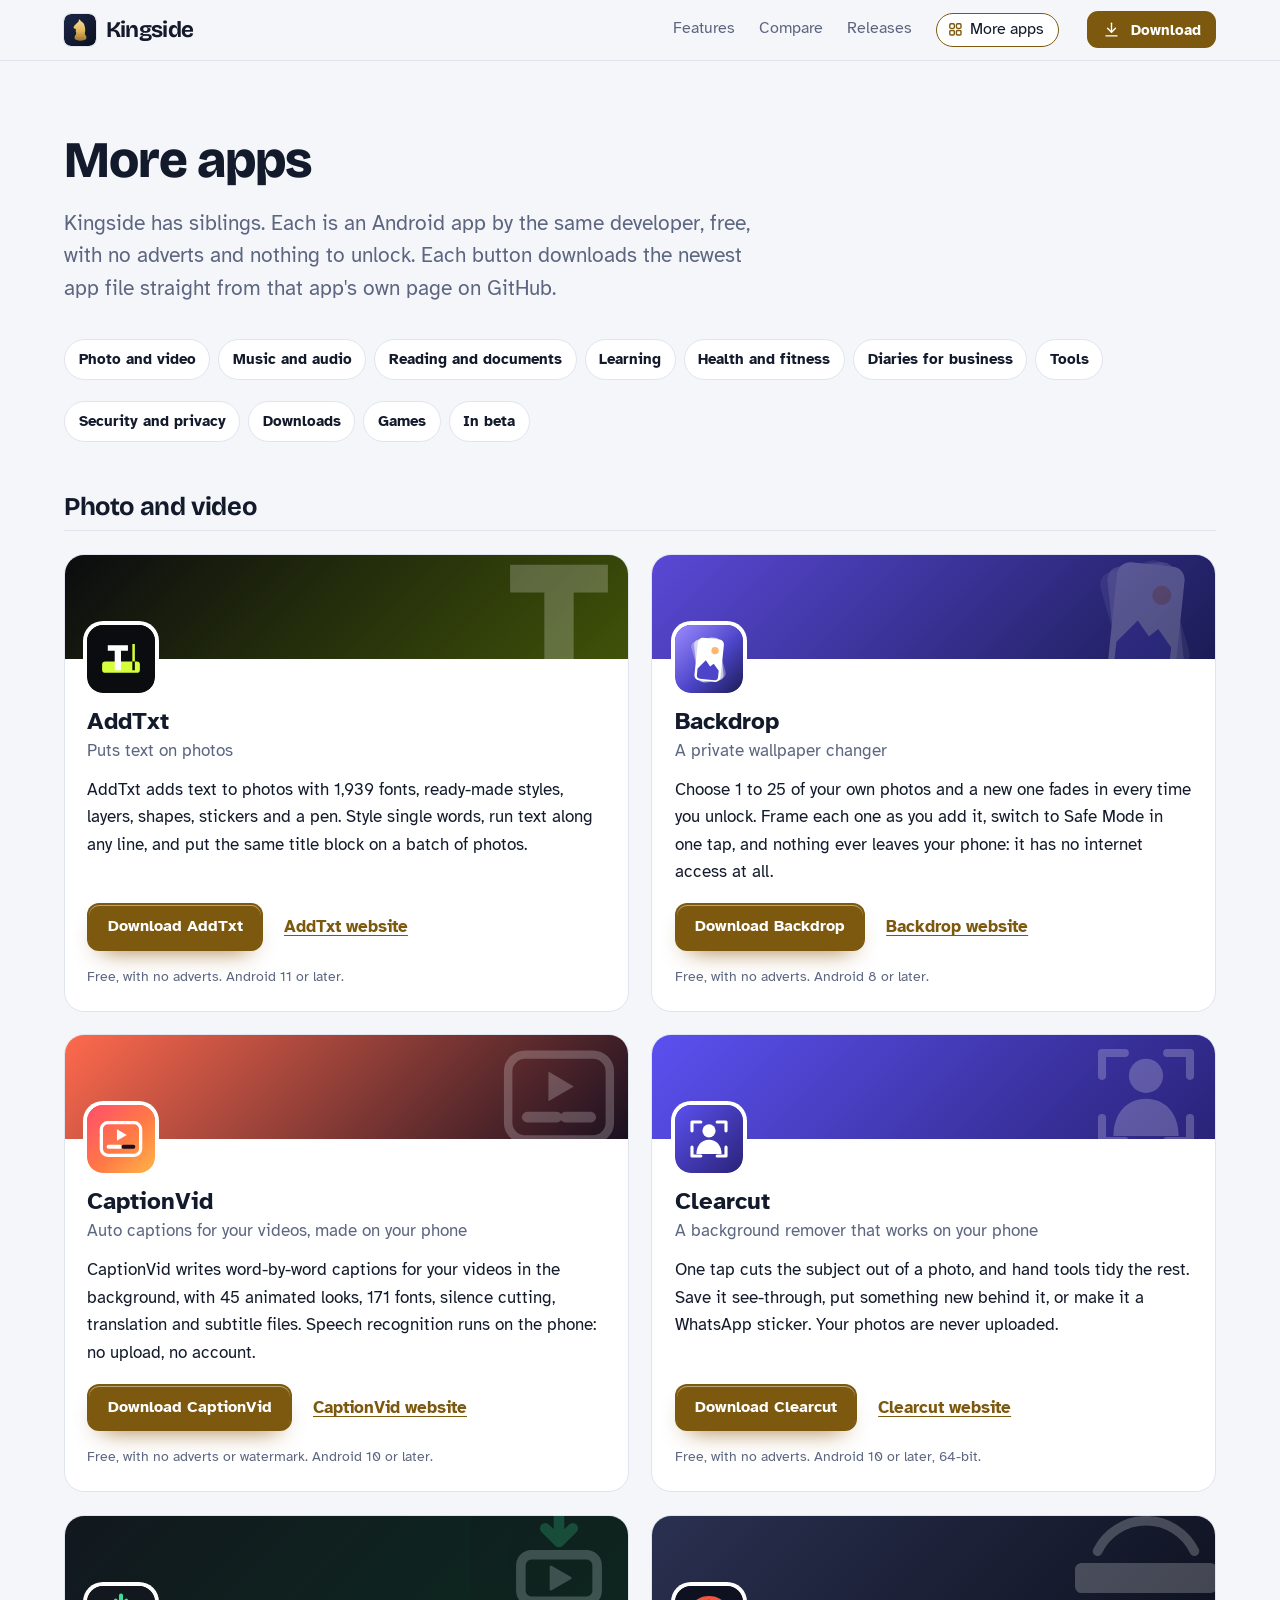
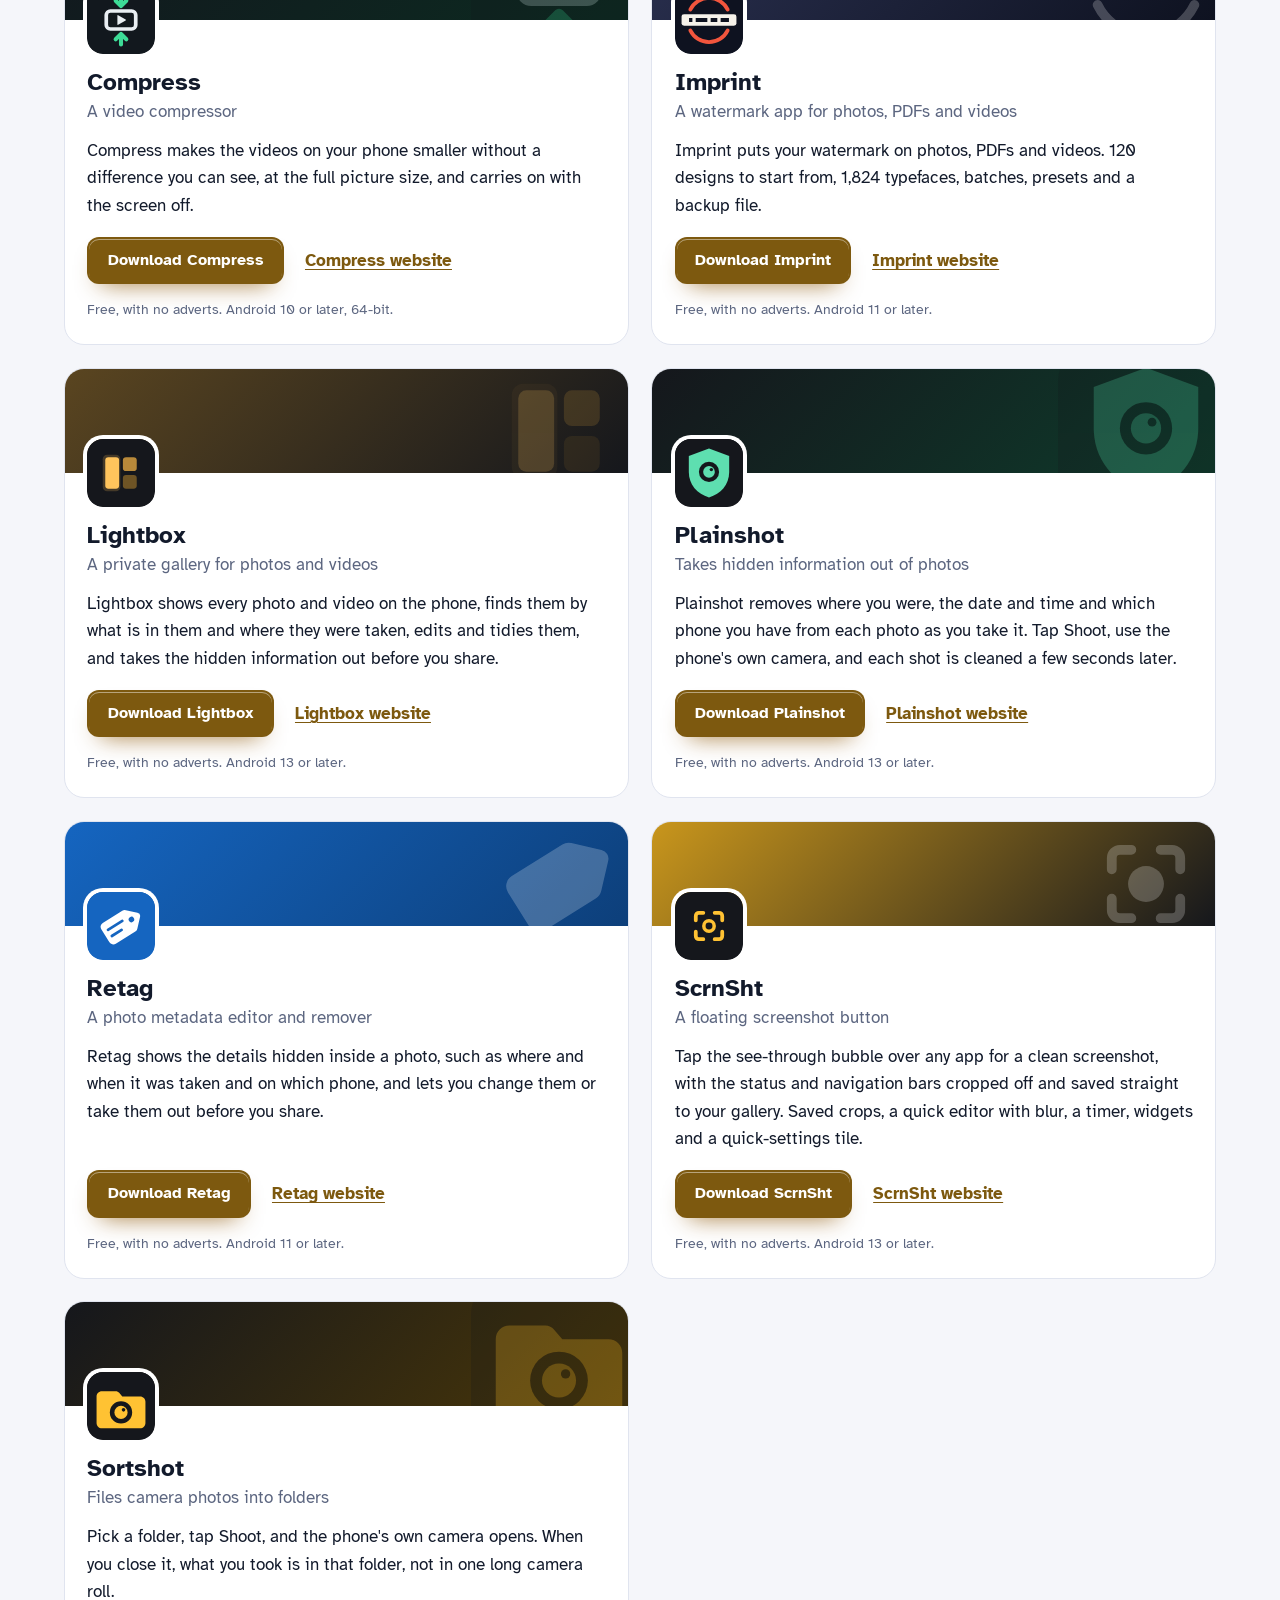
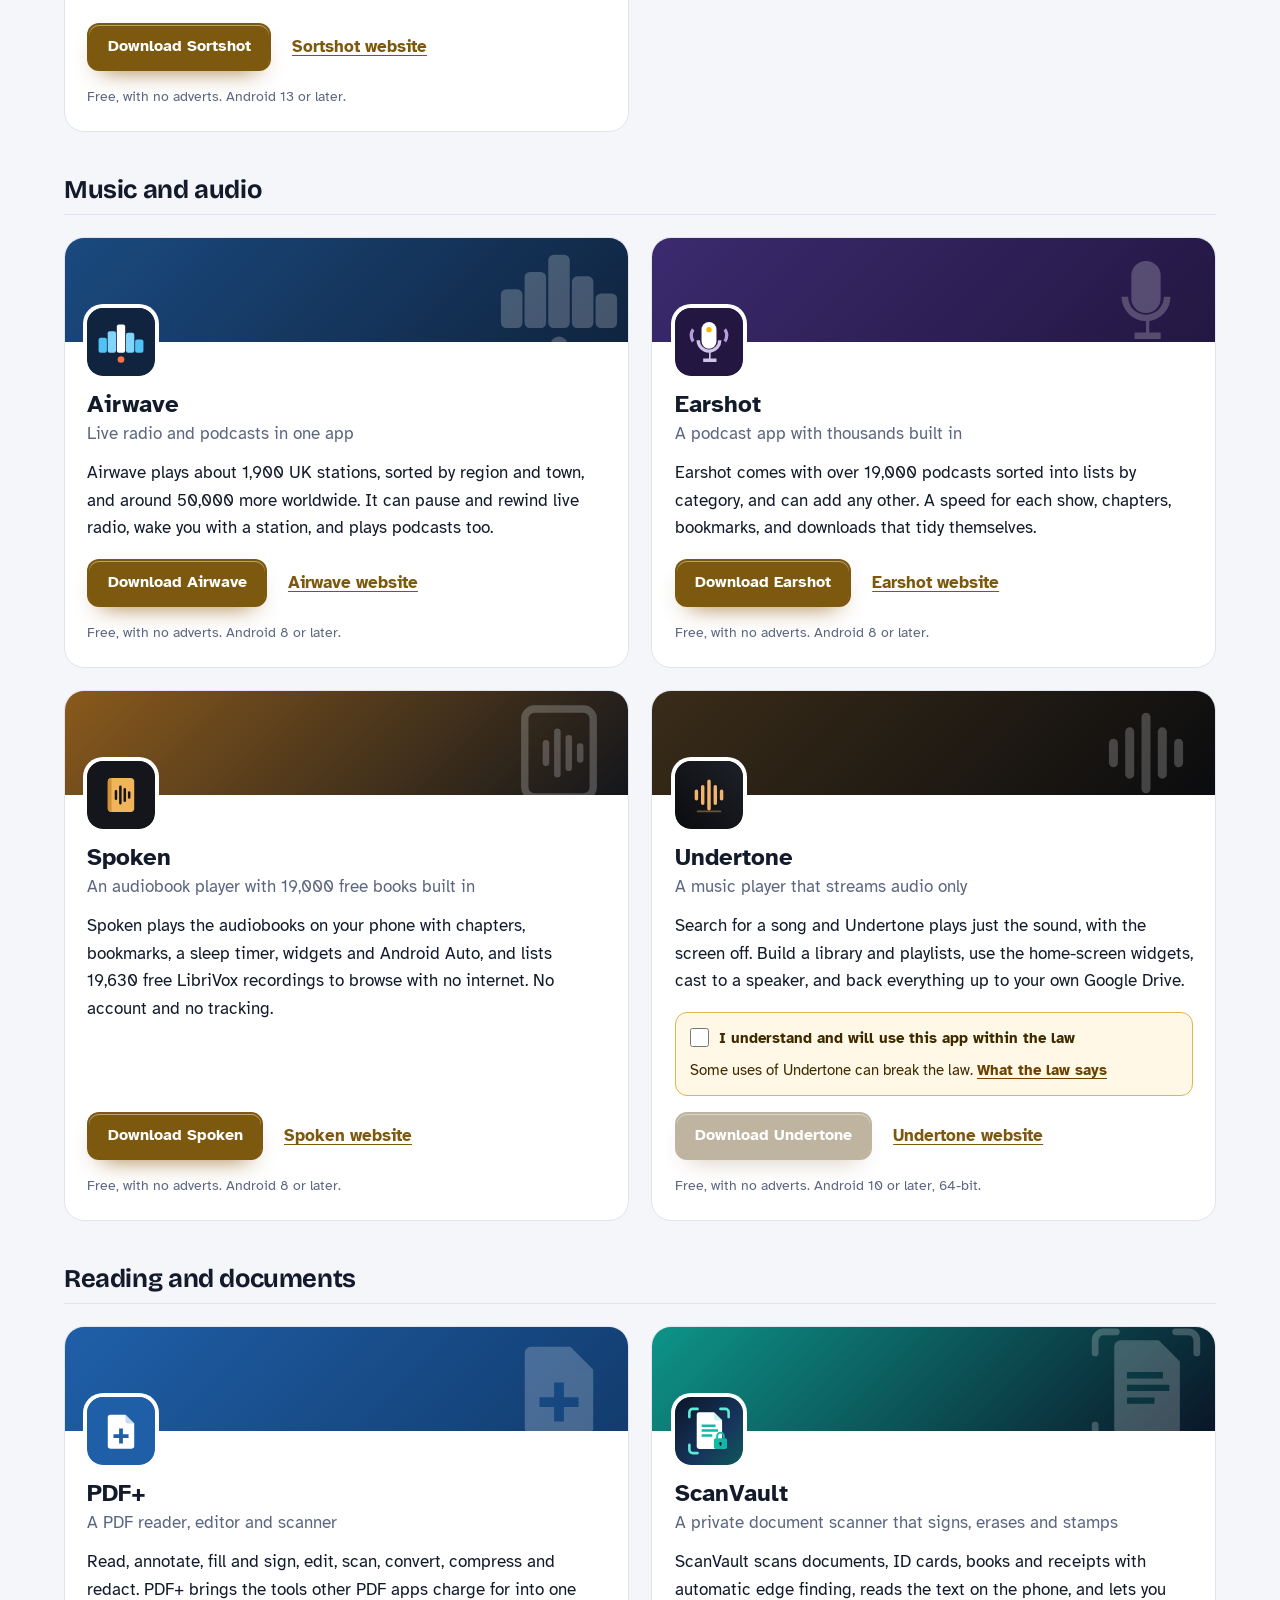
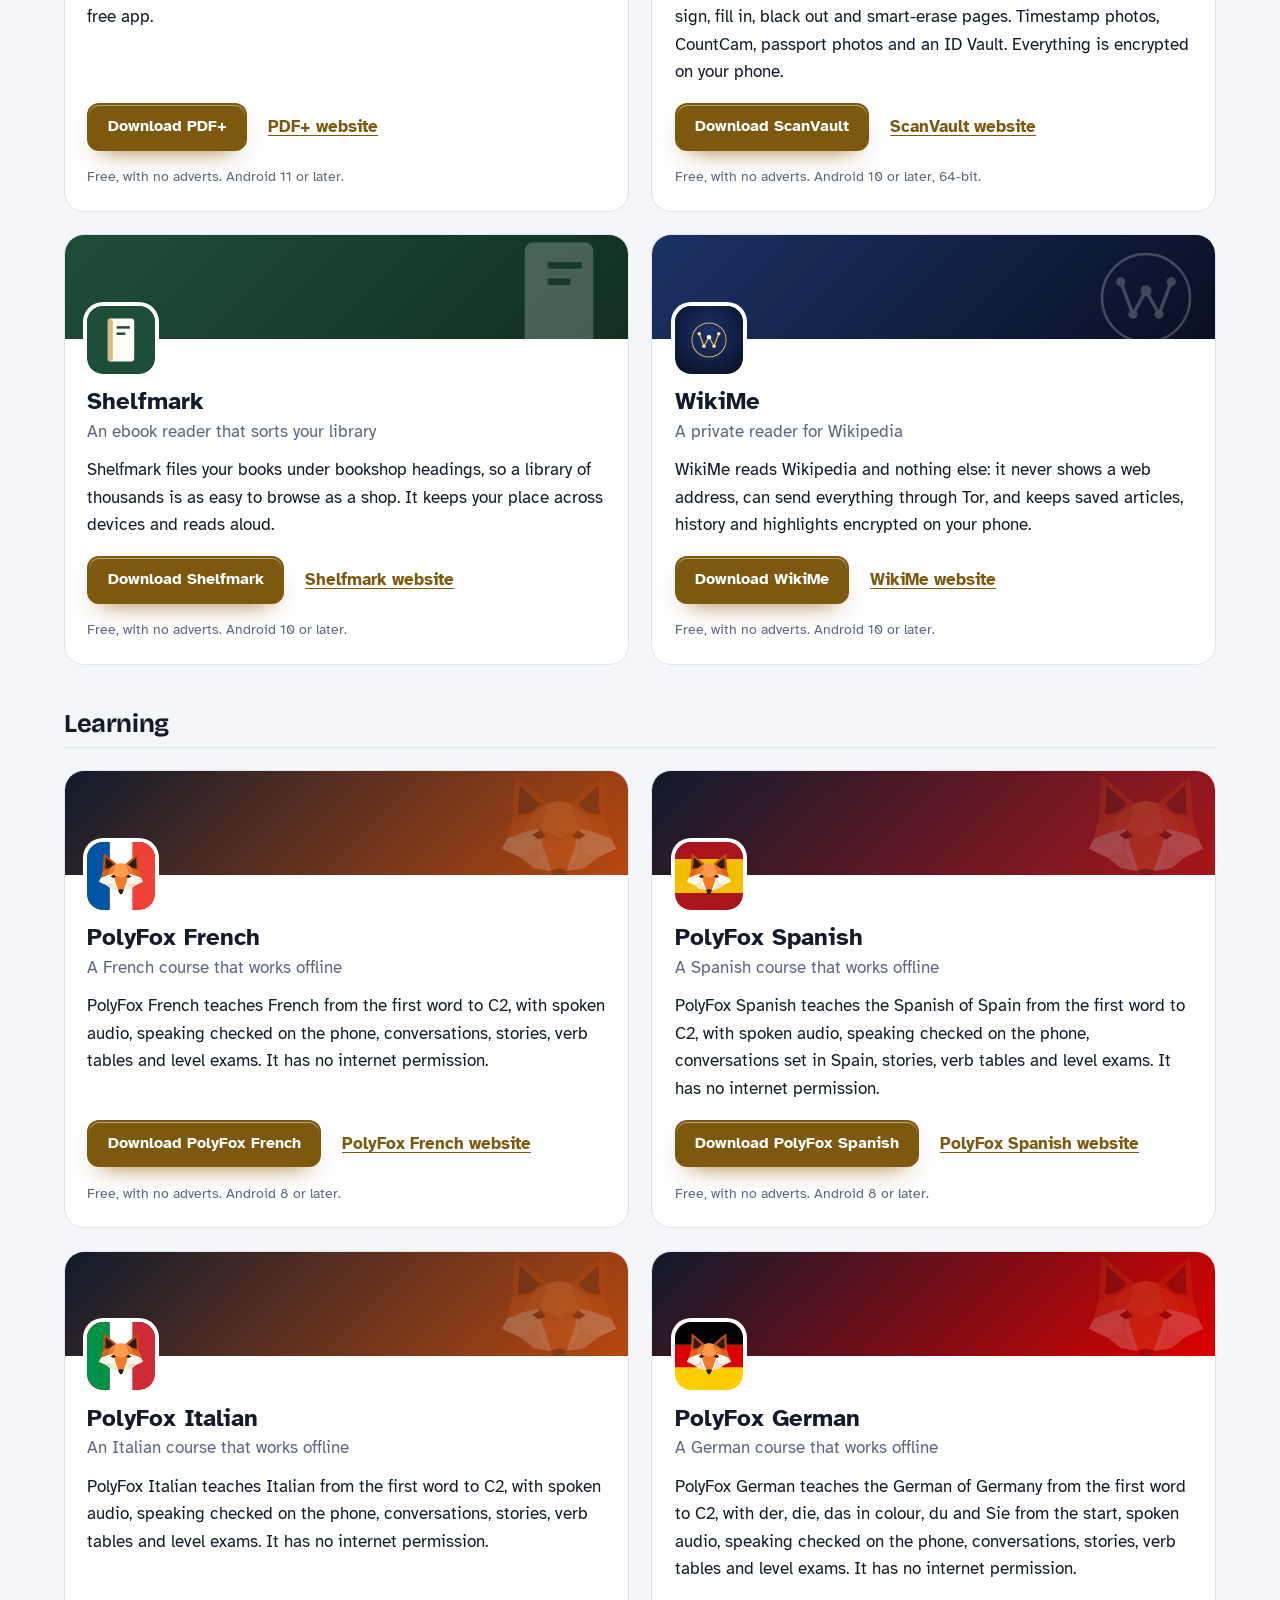
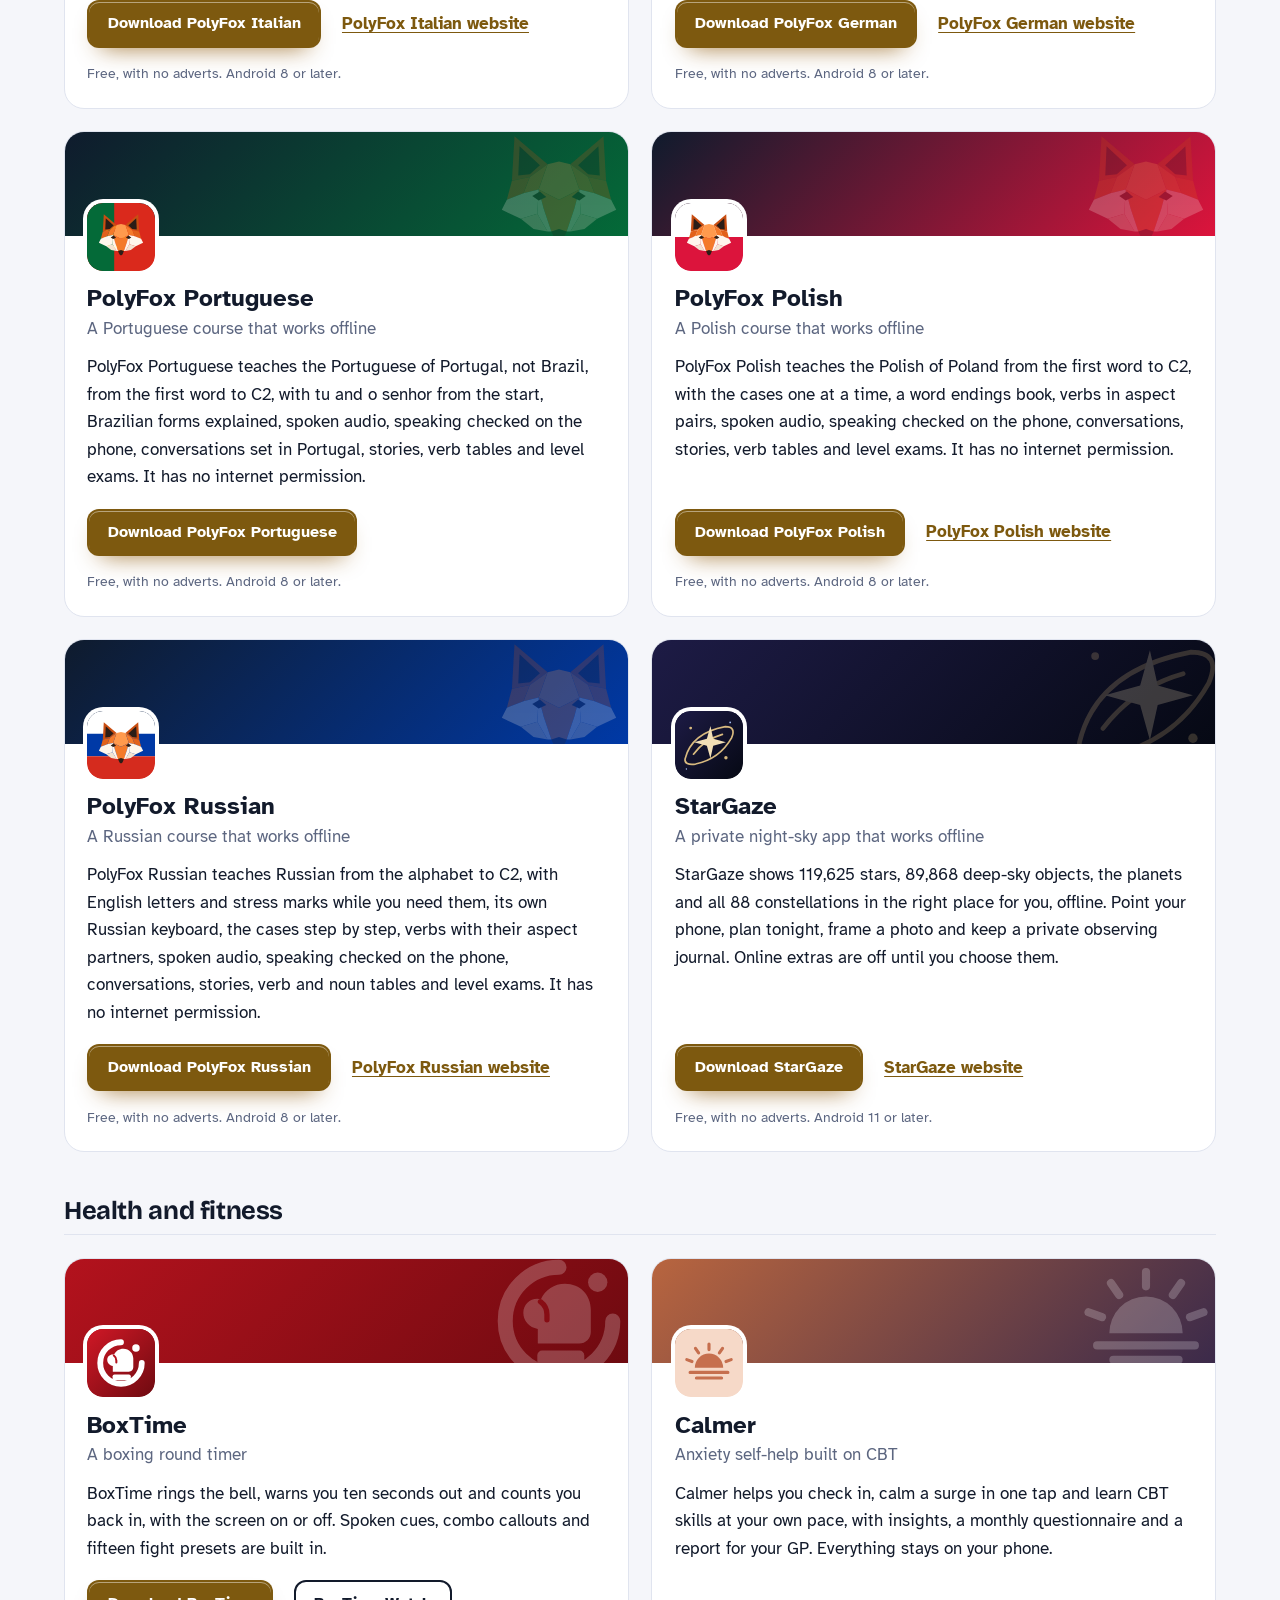
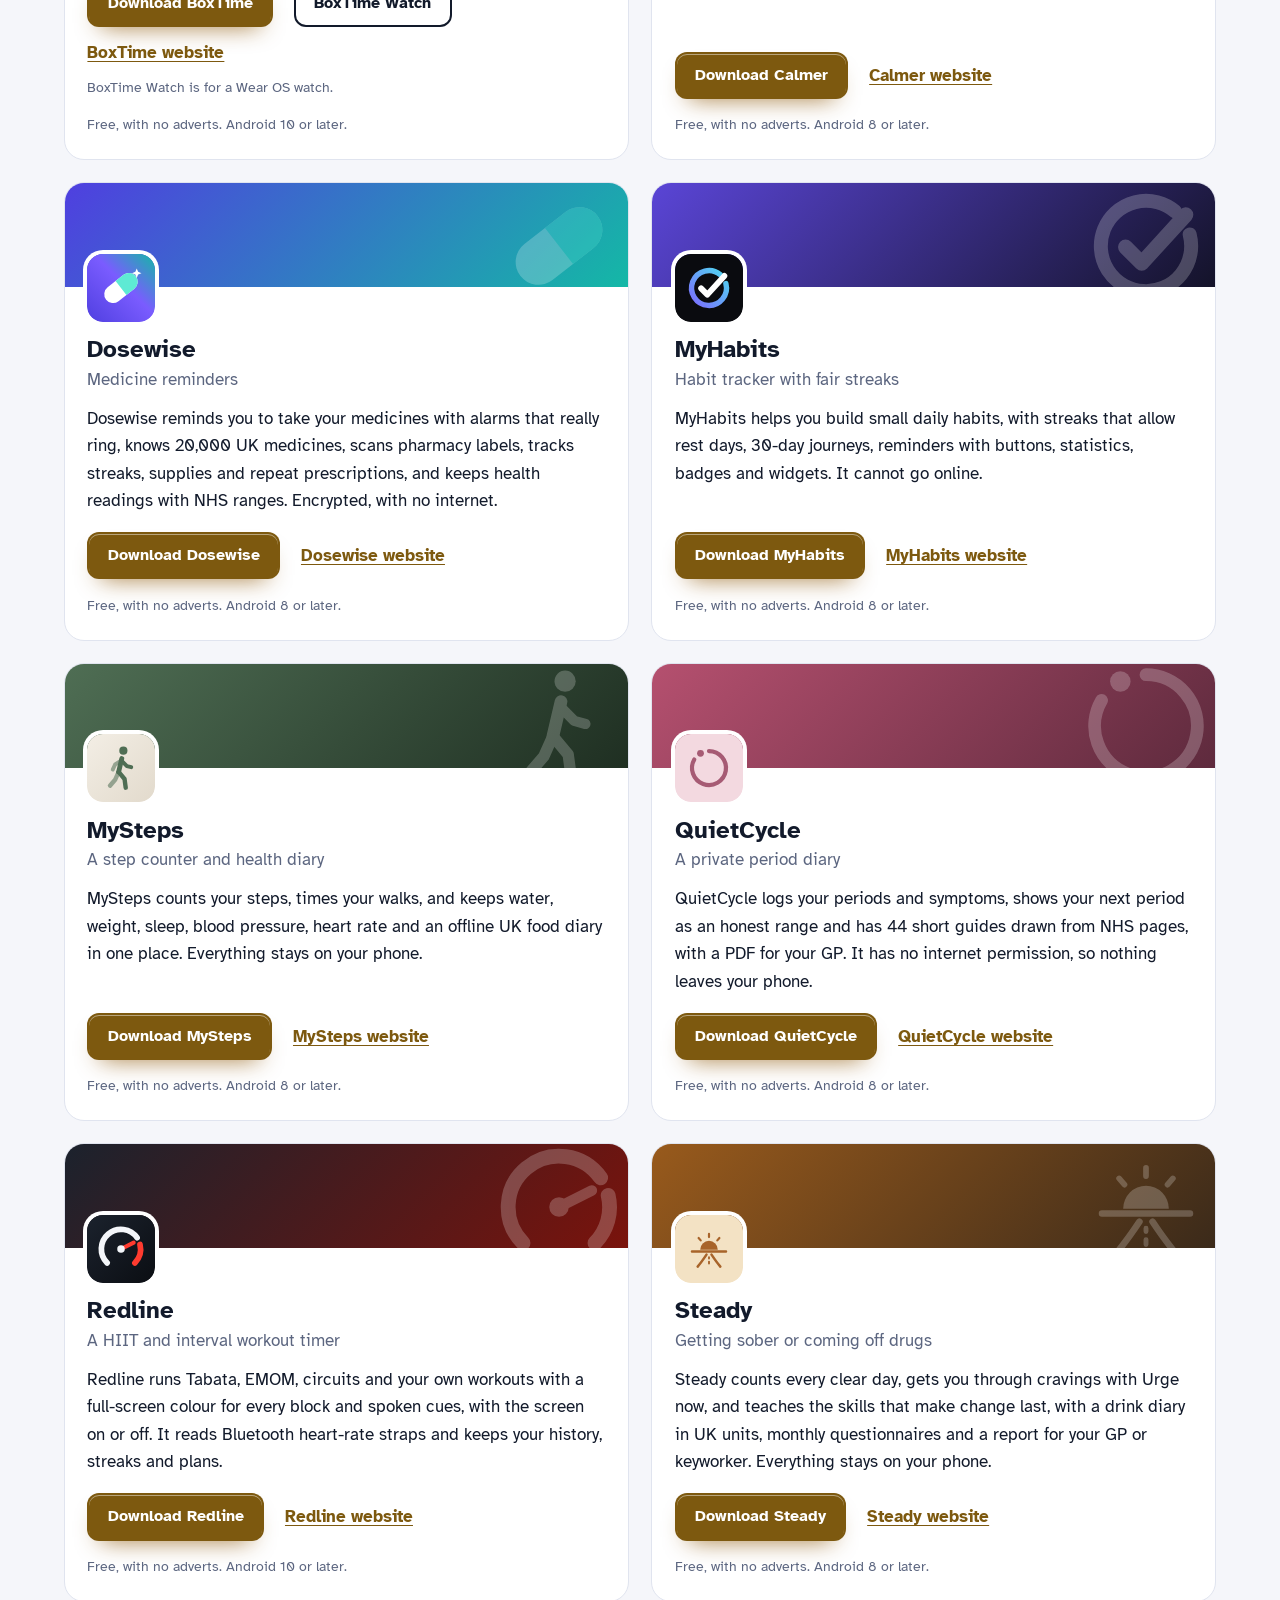
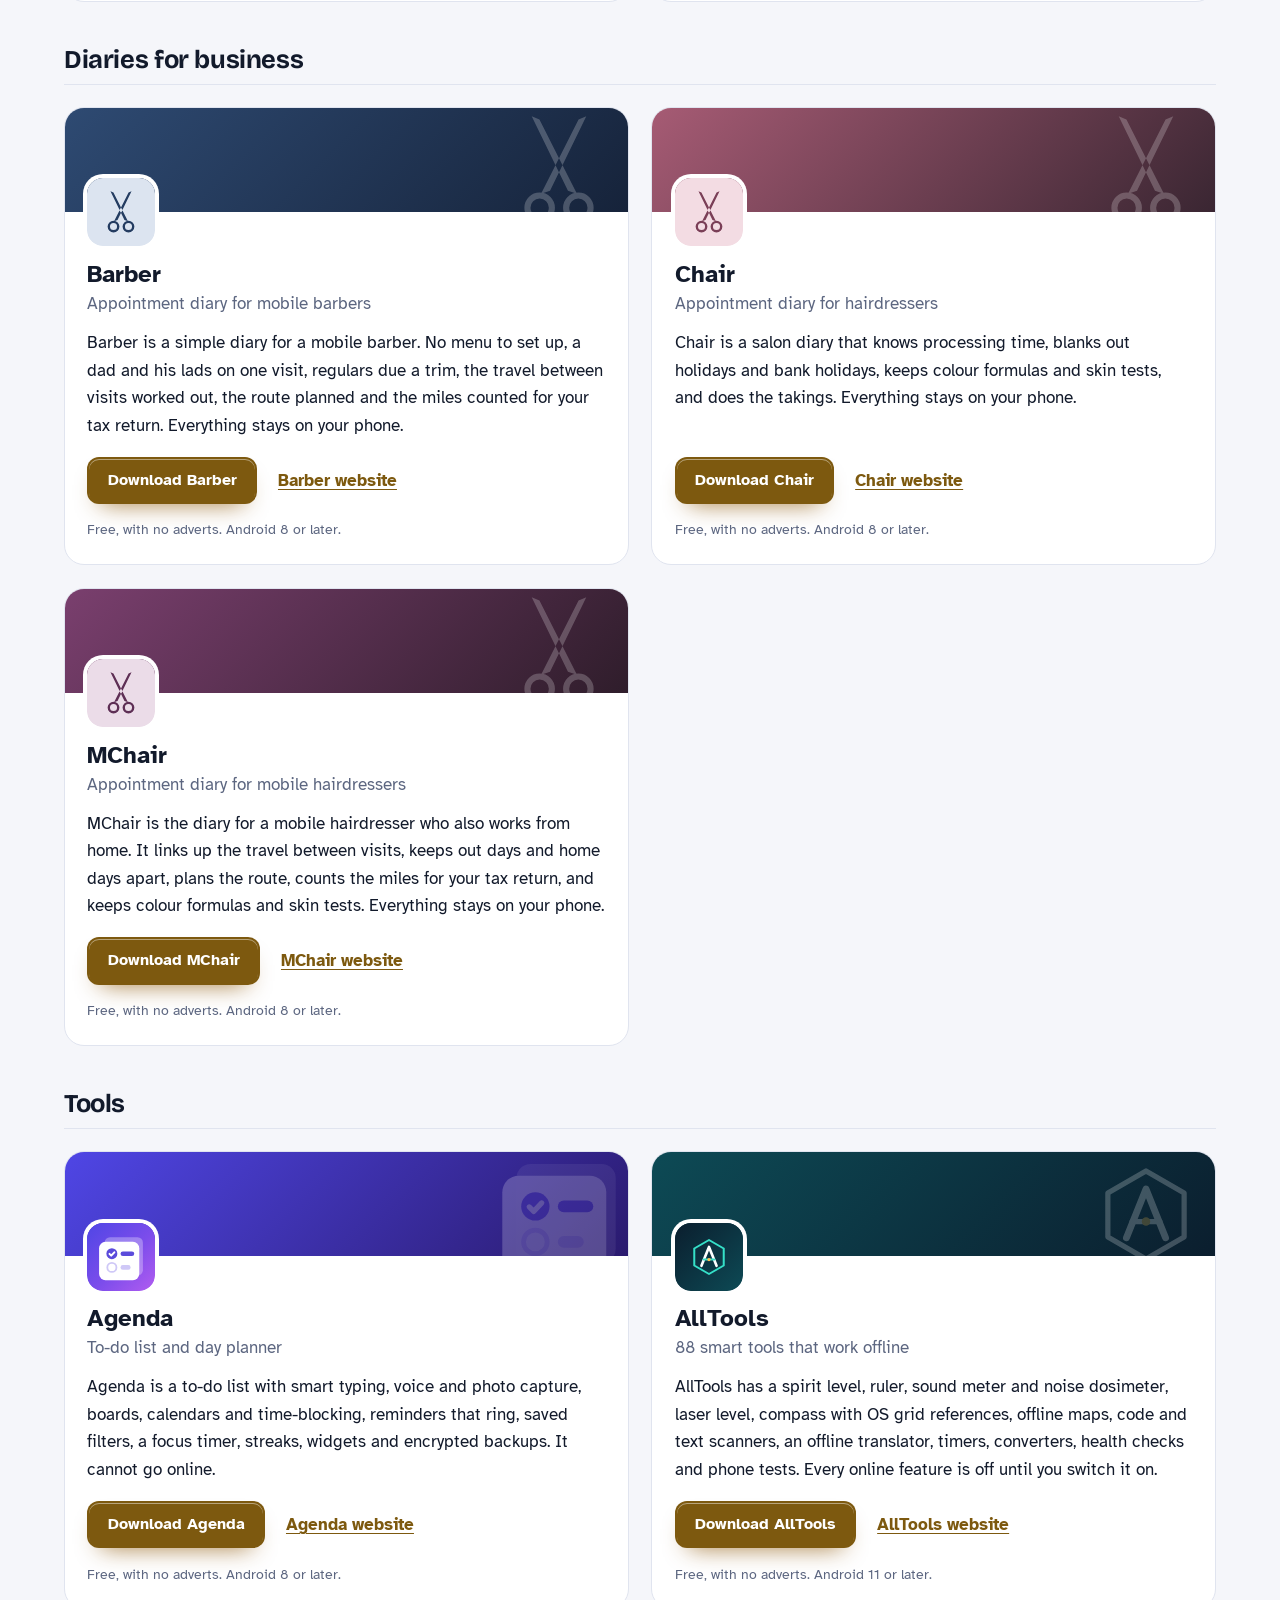
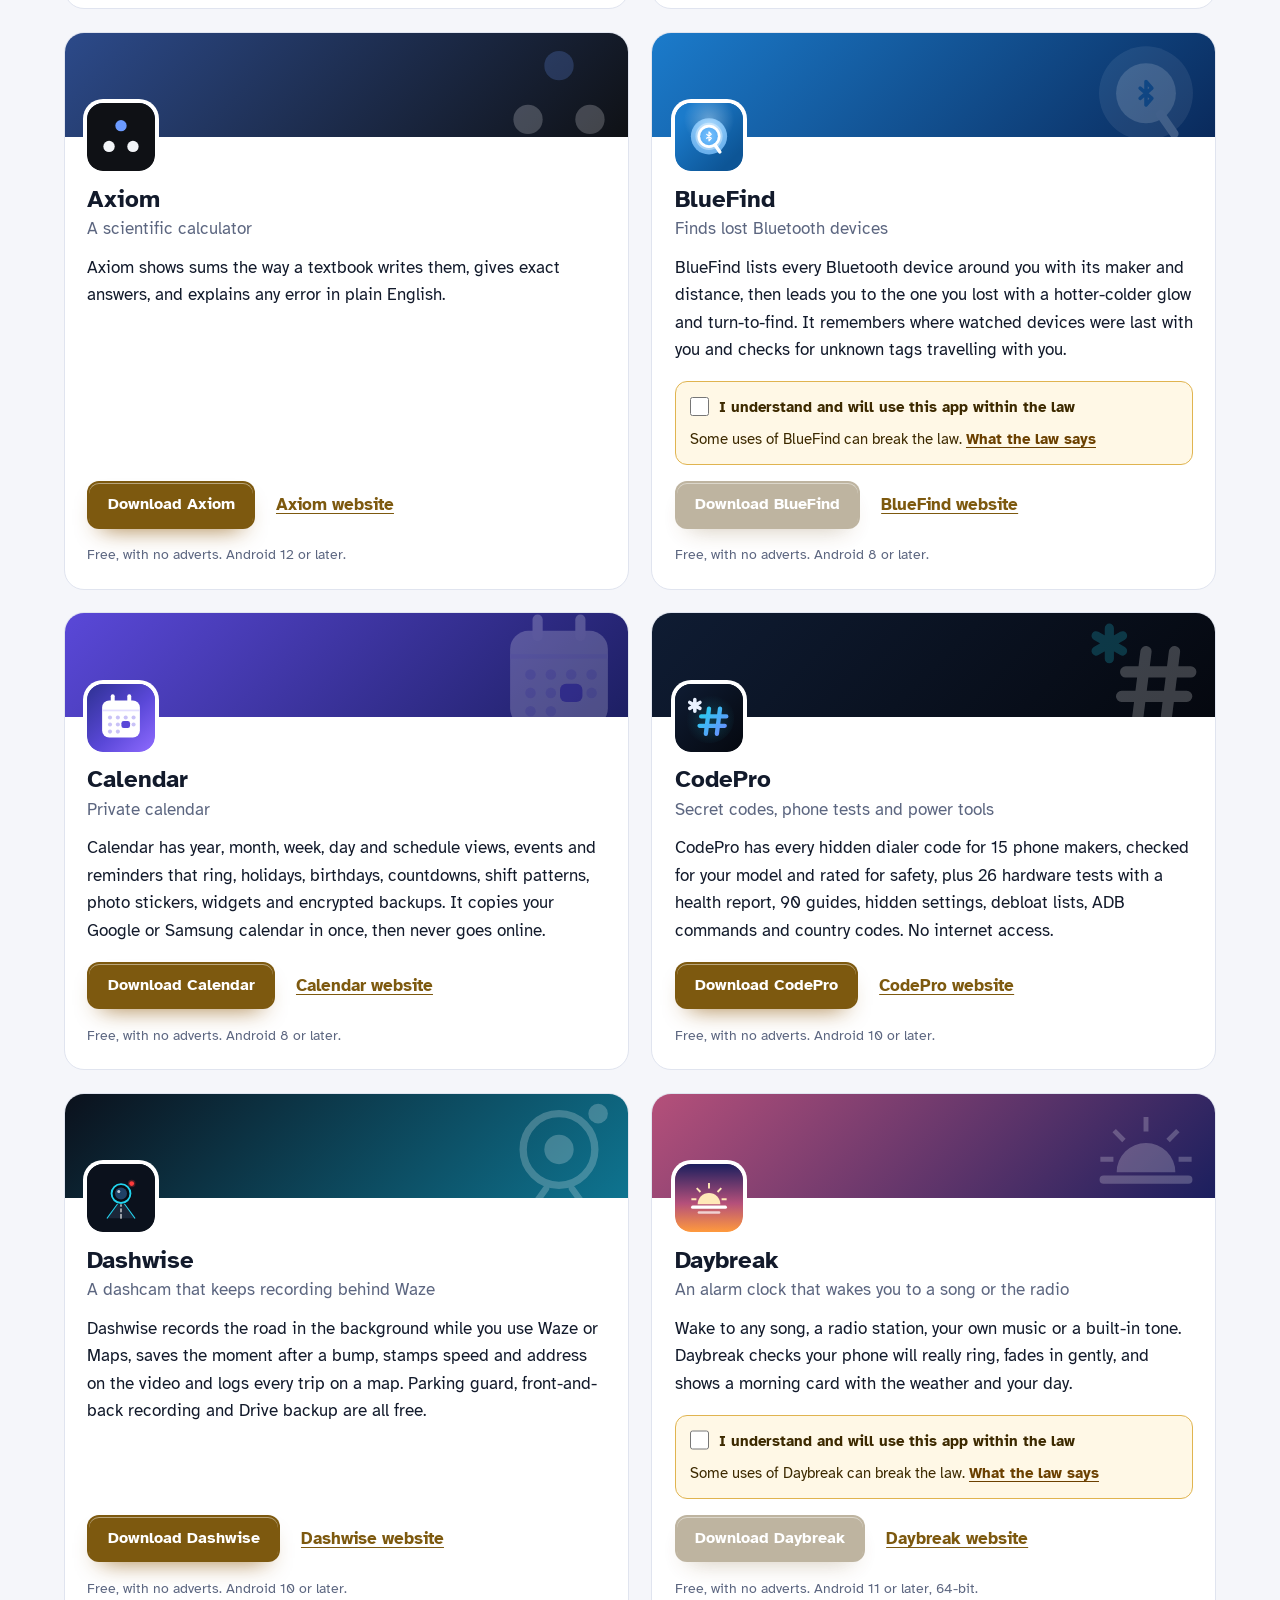
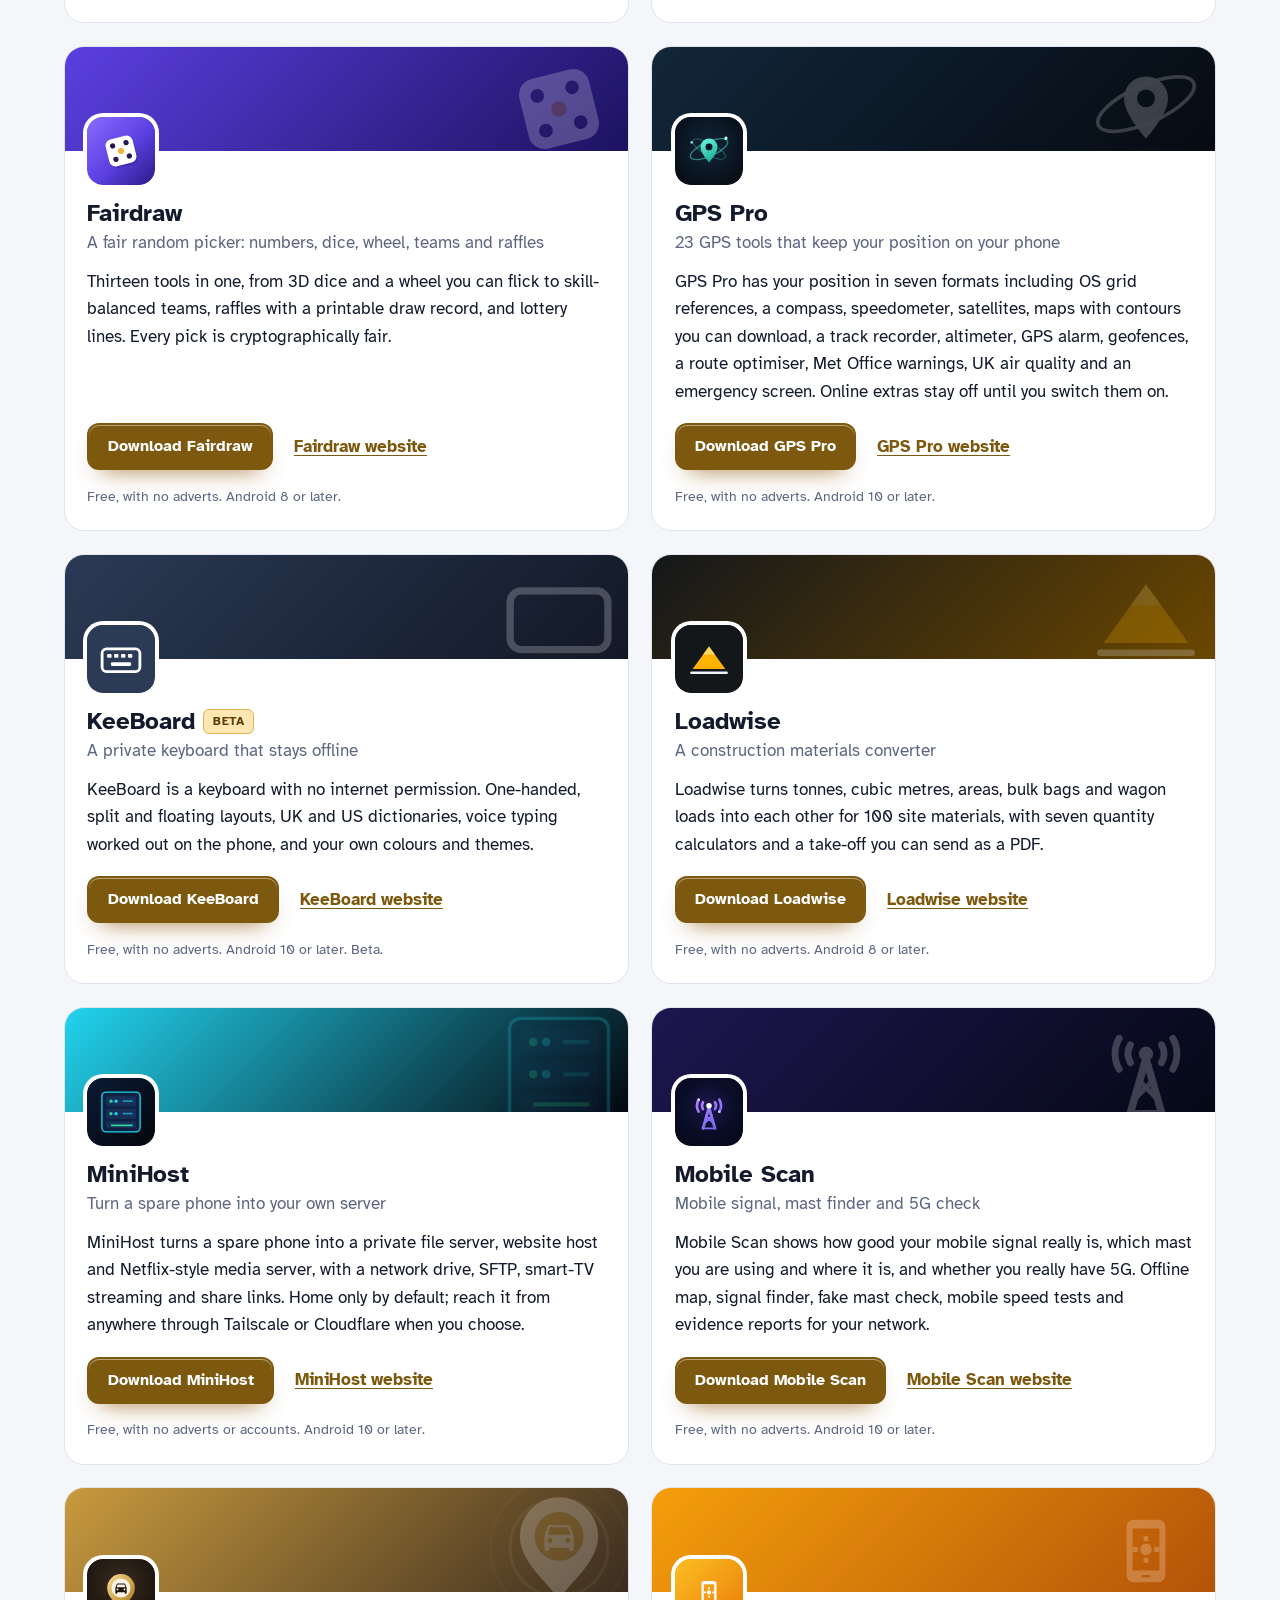
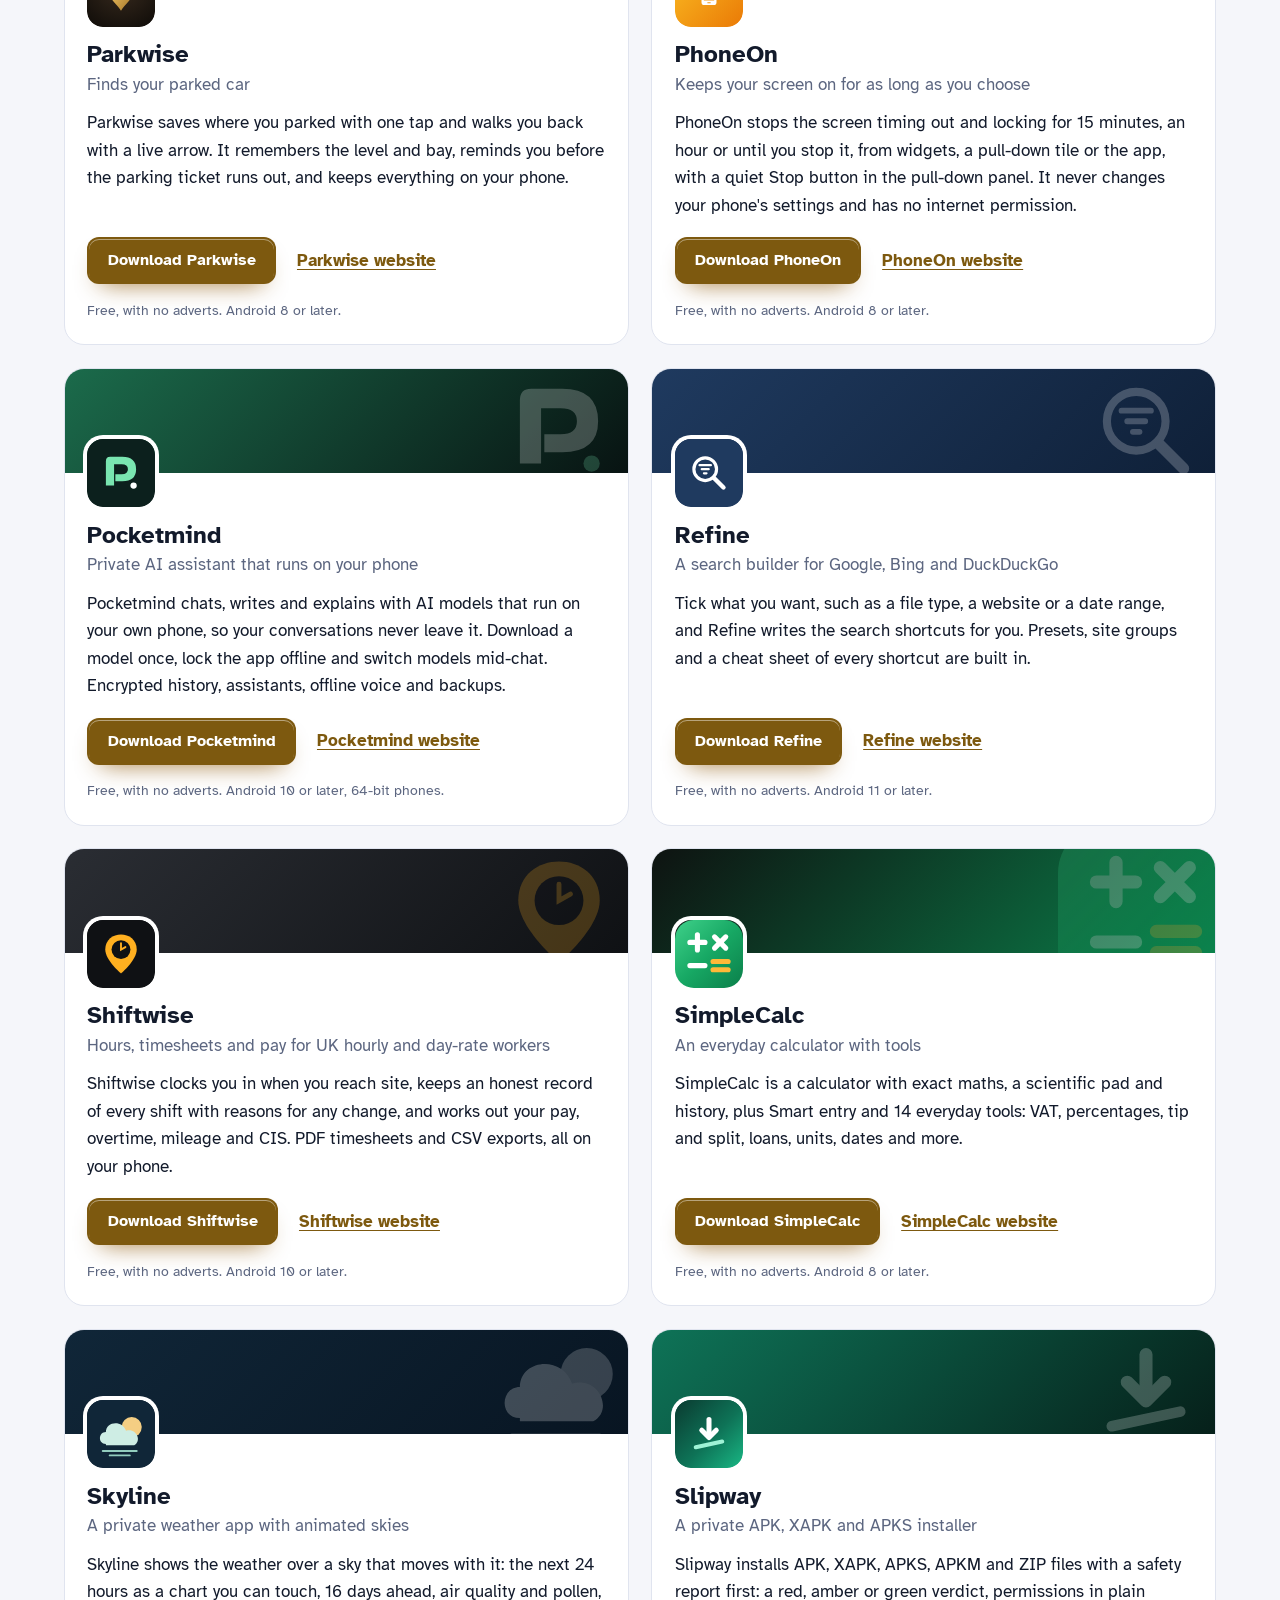
==== commit e94123d3: "More apps: add AllTools" ====
--- a/more-apps.html
+++ b/more-apps.html
@@ -4,7 +4,7 @@
 <meta charset="utf-8">
 <meta name="viewport" content="width=device-width, initial-scale=1">
 <title>More free Android apps from the maker of Kingside</title>
-<meta name="description" content="All 93 free Android apps from the maker of Kingside, in one list by category, each with its download and a link to its website.">
+<meta name="description" content="All 94 free Android apps from the maker of Kingside, in one list by category, each with its download and a link to its website.">
 <meta name="author" content="Jonathan Jackson">
 <link rel="canonical" href="https://customgpter.github.io/kingside/more-apps.html">
 <meta name="theme-color" content="#f5f6fa" media="(prefers-color-scheme: light)">
@@ -12,7 +12,7 @@
 <meta property="og:type" content="website">
 <meta property="og:site_name" content="Kingside">
 <meta property="og:title" content="More free Android apps from the maker of Kingside">
-<meta property="og:description" content="All 93 free Android apps from the maker of Kingside, in one list by category, each with its download and a link to its website.">
+<meta property="og:description" content="All 94 free Android apps from the maker of Kingside, in one list by category, each with its download and a link to its website.">
 <meta property="og:url" content="https://customgpter.github.io/kingside/more-apps.html">
 <meta property="og:image" content="https://customgpter.github.io/kingside/assets/og.png">
 <meta property="og:image:width" content="1200">
@@ -26,7 +26,7 @@
 <link rel="preload" href="./assets/fonts/atkinson-hyperlegible-latin-400-normal.woff2" as="font" type="font/woff2" crossorigin>
 <link rel="stylesheet" href="./assets/site.css?v=1">
 <link rel="stylesheet" href="./assets/house.css?v=1">
-<script type="application/ld+json">{"@context":"https://schema.org","@type":"ItemList","name":"Apps from the maker of Kingside","url":"https://customgpter.github.io/kingside/more-apps.html","itemListElement":[{"@type":"ListItem","position":1,"name":"AddTxt","url":"https://customgpter.github.io/addtxt/"},{"@type":"ListItem","position":2,"name":"Backdrop","url":"https://customgpter.github.io/backdrop/"},{"@type":"ListItem","position":3,"name":"CaptionVid","url":"https://customgpter.github.io/captionvid/"},{"@type":"ListItem","position":4,"name":"Clearcut","url":"https://customgpter.github.io/clearcut/"},{"@type":"ListItem","position":5,"name":"Compress","url":"https://customgpter.github.io/compress/"},{"@type":"ListItem","position":6,"name":"Imprint","url":"https://customgpter.github.io/imprint/"},{"@type":"ListItem","position":7,"name":"Lightbox","url":"https://customgpter.github.io/lightbox/"},{"@type":"ListItem","position":8,"name":"Plainshot","url":"https://customgpter.github.io/plainshot/"},{"@type":"ListItem","position":9,"name":"Retag","url":"https://customgpter.github.io/retag/"},{"@type":"ListItem","position":10,"name":"ScrnSht","url":"https://customgpter.github.io/scrnsht/"},{"@type":"ListItem","position":11,"name":"Sortshot","url":"https://customgpter.github.io/sortshot/"},{"@type":"ListItem","position":12,"name":"Airwave","url":"https://customgpter.github.io/airwave/"},{"@type":"ListItem","position":13,"name":"Earshot","url":"https://customgpter.github.io/earshot/"},{"@type":"ListItem","position":14,"name":"Spoken","url":"https://customgpter.github.io/spoken/"},{"@type":"ListItem","position":15,"name":"Undertone","url":"https://customgpter.github.io/undertone/"},{"@type":"ListItem","position":16,"name":"PDF+","url":"https://customgpter.github.io/pdfplus/"},{"@type":"ListItem","position":17,"name":"ScanVault","url":"https://customgpter.github.io/scanvault/"},{"@type":"ListItem","position":18,"name":"Shelfmark","url":"https://customgpter.github.io/shelfmark/"},{"@type":"ListItem","position":19,"name":"WikiMe","url":"https://customgpter.github.io/wikime/"},{"@type":"ListItem","position":20,"name":"PolyFox French","url":"https://customgpter.github.io/polyfox/"},{"@type":"ListItem","position":21,"name":"PolyFox German","url":"https://customgpter.github.io/polyfox-german/"},{"@type":"ListItem","position":22,"name":"PolyFox Polish","url":"https://customgpter.github.io/polyfox-polish/"},{"@type":"ListItem","position":23,"name":"PolyFox Russian","url":"https://customgpter.github.io/polyfox-russian/"},{"@type":"ListItem","position":24,"name":"StarGaze","url":"https://customgpter.github.io/stargaze/"},{"@type":"ListItem","position":25,"name":"BoxTime","url":"https://customgpter.github.io/boxtime/"},{"@type":"ListItem","position":26,"name":"Calmer","url":"https://customgpter.github.io/calmer/"},{"@type":"ListItem","position":27,"name":"Dosewise","url":"https://customgpter.github.io/dosewise/"},{"@type":"ListItem","position":28,"name":"MyHabits","url":"https://customgpter.github.io/myhabits/"},{"@type":"ListItem","position":29,"name":"MySteps","url":"https://customgpter.github.io/mysteps/"},{"@type":"ListItem","position":30,"name":"QuietCycle","url":"https://customgpter.github.io/quietcycle/"},{"@type":"ListItem","position":31,"name":"Redline","url":"https://customgpter.github.io/redline/"},{"@type":"ListItem","position":32,"name":"Steady","url":"https://customgpter.github.io/steady/"},{"@type":"ListItem","position":33,"name":"Barber","url":"https://customgpter.github.io/barber/"},{"@type":"ListItem","position":34,"name":"Chair","url":"https://customgpter.github.io/chair/"},{"@type":"ListItem","position":35,"name":"MChair","url":"https://customgpter.github.io/mchair/"},{"@type":"ListItem","position":36,"name":"Agenda","url":"https://customgpter.github.io/agenda/"},{"@type":"ListItem","position":37,"name":"Axiom","url":"https://customgpter.github.io/axiom/"},{"@type":"ListItem","position":38,"name":"BlueFind","url":"https://customgpter.github.io/bluefind/"},{"@type":"ListItem","position":39,"name":"Calendar","url":"https://customgpter.github.io/calendar/"},{"@type":"ListItem","position":40,"name":"CodePro","url":"https://customgpter.github.io/codepro/"},{"@type":"ListItem","position":41,"name":"Dashwise","url":"https://customgpter.github.io/dashwise/"},{"@type":"ListItem","position":42,"name":"Daybreak","url":"https://customgpter.github.io/daybreak/"},{"@type":"ListItem","position":43,"name":"Fairdraw","url":"https://customgpter.github.io/fairdraw/"},{"@type":"ListItem","position":44,"name":"GPS Pro","url":"https://customgpter.github.io/gpspro/"},{"@type":"ListItem","position":45,"name":"KeeBoard","url":"https://customgpter.github.io/keeboard/"},{"@type":"ListItem","position":46,"name":"Loadwise","url":"https://customgpter.github.io/loadwise/"},{"@type":"ListItem","position":47,"name":"MiniHost","url":"https://customgpter.github.io/minihost/"},{"@type":"ListItem","position":48,"name":"Mobile Scan","url":"https://customgpter.github.io/mobilescan/"},{"@type":"ListItem","position":49,"name":"Parkwise","url":"https://customgpter.github.io/parkwise/"},{"@type":"ListItem","position":50,"name":"Pocketmind","url":"https://customgpter.github.io/pocketmind/"},{"@type":"ListItem","position":51,"name":"Refine","url":"https://customgpter.github.io/refine/"},{"@type":"ListItem","position":52,"name":"Shiftwise","url":"https://customgpter.github.io/shiftwise/"},{"@type":"ListItem","position":53,"name":"SimpleCalc","url":"https://customgpter.github.io/simplecalc/"},{"@type":"ListItem","position":54,"name":"Skyline","url":"https://customgpter.github.io/skyline/"},{"@type":"ListItem","position":55,"name":"Slipway","url":"https://customgpter.github.io/slipway/"},{"@type":"ListItem","position":56,"name":"Tagger","url":"https://customgpter.github.io/tagger/"},{"@type":"ListItem","position":57,"name":"TotalClean","url":"https://customgpter.github.io/totalclean/"},{"@type":"ListItem","position":58,"name":"TVLink","url":"https://customgpter.github.io/tvlink/"},{"@type":"ListItem","position":59,"name":"Unbox","url":"https://customgpter.github.io/unbox/"},{"@type":"ListItem","position":60,"name":"WhatsKeep","url":"https://customgpter.github.io/whatskeep/"},{"@type":"ListItem","position":61,"name":"WiFi Scan","url":"https://customgpter.github.io/wifiscan/"},{"@type":"ListItem","position":62,"name":"Auditly","url":"https://customgpter.github.io/auditly/"},{"@type":"ListItem","position":63,"name":"Backchannel","url":"https://customgpter.github.io/backchannel/"},{"@type":"ListItem","position":64,"name":"ENotes","url":"https://customgpter.github.io/enotes/"},{"@type":"ListItem","position":65,"name":"FindMe","url":"https://customgpter.github.io/findme/"},{"@type":"ListItem","position":66,"name":"iLock","url":"https://customgpter.github.io/ilock/"},{"@type":"ListItem","position":67,"name":"ImSafe","url":"https://customgpter.github.io/imsafe/"},{"@type":"ListItem","position":68,"name":"IShred","url":"https://customgpter.github.io/ishred/"},{"@type":"ListItem","position":69,"name":"LockBox","url":"https://customgpter.github.io/lockbox/"},{"@type":"ListItem","position":70,"name":"PassVault","url":"https://customgpter.github.io/passvault/"},{"@type":"ListItem","position":71,"name":"SpyFind","url":"https://customgpter.github.io/spyfind/"},{"@type":"ListItem","position":72,"name":"TextWipe","url":"https://customgpter.github.io/textwipe/"},{"@type":"ListItem","position":73,"name":"Tracewire","url":"https://customgpter.github.io/tracewire/"},{"@type":"ListItem","position":74,"name":"Vigil","url":"https://customgpter.github.io/vigil/"},{"@type":"ListItem","position":75,"name":"Grab","url":"https://customgpter.github.io/grab/"},{"@type":"ListItem","position":76,"name":"Swarm","url":"https://customgpter.github.io/swarm/"},{"@type":"ListItem","position":77,"name":"Plane Games","url":"https://customgpter.github.io/plane-games/"},{"@type":"ListItem","position":78,"name":"Ninefold","url":"https://customgpter.github.io/ninefold/"},{"@type":"ListItem","position":79,"name":"Cubewise","url":"https://customgpter.github.io/cubewise/"},{"@type":"ListItem","position":80,"name":"Tilewise","url":"https://customgpter.github.io/tilewise/"},{"@type":"ListItem","position":81,"name":"Letterwise","url":"https://customgpter.github.io/letterwise/"},{"@type":"ListItem","position":82,"name":"Kingside","url":"https://customgpter.github.io/kingside/"},{"@type":"ListItem","position":83,"name":"Deckhand","url":"https://customgpter.github.io/deckhand/"},{"@type":"ListItem","position":84,"name":"SNESForge","url":"https://customgpter.github.io/snesforge/"},{"@type":"ListItem","position":85,"name":"Fame Boy","url":"https://customgpter.github.io/fameboy/"},{"@type":"ListItem","position":86,"name":"PSPPro","url":"https://customgpter.github.io/psppro/"},{"@type":"ListItem","position":87,"name":"MegaGen","url":"https://customgpter.github.io/megagen/"},{"@type":"ListItem","position":88,"name":"QVR","url":"https://customgpter.github.io/qvr/"},{"@type":"ListItem","position":89,"name":"QVR Watch","url":"https://customgpter.github.io/qvr-watch/"},{"@type":"ListItem","position":90,"name":"QVRLite","url":"https://customgpter.github.io/qvrlite/"},{"@type":"ListItem","position":91,"name":"Onionz","url":"https://customgpter.github.io/onionz/"},{"@type":"ListItem","position":92,"name":"OnionzWeb","url":"https://customgpter.github.io/onionzweb/"}]}</script>
+<script type="application/ld+json">{"@context":"https://schema.org","@type":"ItemList","name":"Apps from the maker of Kingside","url":"https://customgpter.github.io/kingside/more-apps.html","itemListElement":[{"@type":"ListItem","position":1,"name":"AddTxt","url":"https://customgpter.github.io/addtxt/"},{"@type":"ListItem","position":2,"name":"Backdrop","url":"https://customgpter.github.io/backdrop/"},{"@type":"ListItem","position":3,"name":"CaptionVid","url":"https://customgpter.github.io/captionvid/"},{"@type":"ListItem","position":4,"name":"Clearcut","url":"https://customgpter.github.io/clearcut/"},{"@type":"ListItem","position":5,"name":"Compress","url":"https://customgpter.github.io/compress/"},{"@type":"ListItem","position":6,"name":"Imprint","url":"https://customgpter.github.io/imprint/"},{"@type":"ListItem","position":7,"name":"Lightbox","url":"https://customgpter.github.io/lightbox/"},{"@type":"ListItem","position":8,"name":"Plainshot","url":"https://customgpter.github.io/plainshot/"},{"@type":"ListItem","position":9,"name":"Retag","url":"https://customgpter.github.io/retag/"},{"@type":"ListItem","position":10,"name":"ScrnSht","url":"https://customgpter.github.io/scrnsht/"},{"@type":"ListItem","position":11,"name":"Sortshot","url":"https://customgpter.github.io/sortshot/"},{"@type":"ListItem","position":12,"name":"Airwave","url":"https://customgpter.github.io/airwave/"},{"@type":"ListItem","position":13,"name":"Earshot","url":"https://customgpter.github.io/earshot/"},{"@type":"ListItem","position":14,"name":"Spoken","url":"https://customgpter.github.io/spoken/"},{"@type":"ListItem","position":15,"name":"Undertone","url":"https://customgpter.github.io/undertone/"},{"@type":"ListItem","position":16,"name":"PDF+","url":"https://customgpter.github.io/pdfplus/"},{"@type":"ListItem","position":17,"name":"ScanVault","url":"https://customgpter.github.io/scanvault/"},{"@type":"ListItem","position":18,"name":"Shelfmark","url":"https://customgpter.github.io/shelfmark/"},{"@type":"ListItem","position":19,"name":"WikiMe","url":"https://customgpter.github.io/wikime/"},{"@type":"ListItem","position":20,"name":"PolyFox French","url":"https://customgpter.github.io/polyfox/"},{"@type":"ListItem","position":21,"name":"PolyFox German","url":"https://customgpter.github.io/polyfox-german/"},{"@type":"ListItem","position":22,"name":"PolyFox Polish","url":"https://customgpter.github.io/polyfox-polish/"},{"@type":"ListItem","position":23,"name":"PolyFox Russian","url":"https://customgpter.github.io/polyfox-russian/"},{"@type":"ListItem","position":24,"name":"StarGaze","url":"https://customgpter.github.io/stargaze/"},{"@type":"ListItem","position":25,"name":"BoxTime","url":"https://customgpter.github.io/boxtime/"},{"@type":"ListItem","position":26,"name":"Calmer","url":"https://customgpter.github.io/calmer/"},{"@type":"ListItem","position":27,"name":"Dosewise","url":"https://customgpter.github.io/dosewise/"},{"@type":"ListItem","position":28,"name":"MyHabits","url":"https://customgpter.github.io/myhabits/"},{"@type":"ListItem","position":29,"name":"MySteps","url":"https://customgpter.github.io/mysteps/"},{"@type":"ListItem","position":30,"name":"QuietCycle","url":"https://customgpter.github.io/quietcycle/"},{"@type":"ListItem","position":31,"name":"Redline","url":"https://customgpter.github.io/redline/"},{"@type":"ListItem","position":32,"name":"Steady","url":"https://customgpter.github.io/steady/"},{"@type":"ListItem","position":33,"name":"Barber","url":"https://customgpter.github.io/barber/"},{"@type":"ListItem","position":34,"name":"Chair","url":"https://customgpter.github.io/chair/"},{"@type":"ListItem","position":35,"name":"MChair","url":"https://customgpter.github.io/mchair/"},{"@type":"ListItem","position":36,"name":"Agenda","url":"https://customgpter.github.io/agenda/"},{"@type":"ListItem","position":37,"name":"AllTools","url":"https://customgpter.github.io/alltools/"},{"@type":"ListItem","position":38,"name":"Axiom","url":"https://customgpter.github.io/axiom/"},{"@type":"ListItem","position":39,"name":"BlueFind","url":"https://customgpter.github.io/bluefind/"},{"@type":"ListItem","position":40,"name":"Calendar","url":"https://customgpter.github.io/calendar/"},{"@type":"ListItem","position":41,"name":"CodePro","url":"https://customgpter.github.io/codepro/"},{"@type":"ListItem","position":42,"name":"Dashwise","url":"https://customgpter.github.io/dashwise/"},{"@type":"ListItem","position":43,"name":"Daybreak","url":"https://customgpter.github.io/daybreak/"},{"@type":"ListItem","position":44,"name":"Fairdraw","url":"https://customgpter.github.io/fairdraw/"},{"@type":"ListItem","position":45,"name":"GPS Pro","url":"https://customgpter.github.io/gpspro/"},{"@type":"ListItem","position":46,"name":"KeeBoard","url":"https://customgpter.github.io/keeboard/"},{"@type":"ListItem","position":47,"name":"Loadwise","url":"https://customgpter.github.io/loadwise/"},{"@type":"ListItem","position":48,"name":"MiniHost","url":"https://customgpter.github.io/minihost/"},{"@type":"ListItem","position":49,"name":"Mobile Scan","url":"https://customgpter.github.io/mobilescan/"},{"@type":"ListItem","position":50,"name":"Parkwise","url":"https://customgpter.github.io/parkwise/"},{"@type":"ListItem","position":51,"name":"Pocketmind","url":"https://customgpter.github.io/pocketmind/"},{"@type":"ListItem","position":52,"name":"Refine","url":"https://customgpter.github.io/refine/"},{"@type":"ListItem","position":53,"name":"Shiftwise","url":"https://customgpter.github.io/shiftwise/"},{"@type":"ListItem","position":54,"name":"SimpleCalc","url":"https://customgpter.github.io/simplecalc/"},{"@type":"ListItem","position":55,"name":"Skyline","url":"https://customgpter.github.io/skyline/"},{"@type":"ListItem","position":56,"name":"Slipway","url":"https://customgpter.github.io/slipway/"},{"@type":"ListItem","position":57,"name":"Tagger","url":"https://customgpter.github.io/tagger/"},{"@type":"ListItem","position":58,"name":"TotalClean","url":"https://customgpter.github.io/totalclean/"},{"@type":"ListItem","position":59,"name":"TVLink","url":"https://customgpter.github.io/tvlink/"},{"@type":"ListItem","position":60,"name":"Unbox","url":"https://customgpter.github.io/unbox/"},{"@type":"ListItem","position":61,"name":"WhatsKeep","url":"https://customgpter.github.io/whatskeep/"},{"@type":"ListItem","position":62,"name":"WiFi Scan","url":"https://customgpter.github.io/wifiscan/"},{"@type":"ListItem","position":63,"name":"Auditly","url":"https://customgpter.github.io/auditly/"},{"@type":"ListItem","position":64,"name":"Backchannel","url":"https://customgpter.github.io/backchannel/"},{"@type":"ListItem","position":65,"name":"ENotes","url":"https://customgpter.github.io/enotes/"},{"@type":"ListItem","position":66,"name":"FindMe","url":"https://customgpter.github.io/findme/"},{"@type":"ListItem","position":67,"name":"iLock","url":"https://customgpter.github.io/ilock/"},{"@type":"ListItem","position":68,"name":"ImSafe","url":"https://customgpter.github.io/imsafe/"},{"@type":"ListItem","position":69,"name":"IShred","url":"https://customgpter.github.io/ishred/"},{"@type":"ListItem","position":70,"name":"LockBox","url":"https://customgpter.github.io/lockbox/"},{"@type":"ListItem","position":71,"name":"PassVault","url":"https://customgpter.github.io/passvault/"},{"@type":"ListItem","position":72,"name":"SpyFind","url":"https://customgpter.github.io/spyfind/"},{"@type":"ListItem","position":73,"name":"TextWipe","url":"https://customgpter.github.io/textwipe/"},{"@type":"ListItem","position":74,"name":"Tracewire","url":"https://customgpter.github.io/tracewire/"},{"@type":"ListItem","position":75,"name":"Vigil","url":"https://customgpter.github.io/vigil/"},{"@type":"ListItem","position":76,"name":"Grab","url":"https://customgpter.github.io/grab/"},{"@type":"ListItem","position":77,"name":"Swarm","url":"https://customgpter.github.io/swarm/"},{"@type":"ListItem","position":78,"name":"Plane Games","url":"https://customgpter.github.io/plane-games/"},{"@type":"ListItem","position":79,"name":"Ninefold","url":"https://customgpter.github.io/ninefold/"},{"@type":"ListItem","position":80,"name":"Cubewise","url":"https://customgpter.github.io/cubewise/"},{"@type":"ListItem","position":81,"name":"Tilewise","url":"https://customgpter.github.io/tilewise/"},{"@type":"ListItem","position":82,"name":"Letterwise","url":"https://customgpter.github.io/letterwise/"},{"@type":"ListItem","position":83,"name":"Kingside","url":"https://customgpter.github.io/kingside/"},{"@type":"ListItem","position":84,"name":"Deckhand","url":"https://customgpter.github.io/deckhand/"},{"@type":"ListItem","position":85,"name":"SNESForge","url":"https://customgpter.github.io/snesforge/"},{"@type":"ListItem","position":86,"name":"Fame Boy","url":"https://customgpter.github.io/fameboy/"},{"@type":"ListItem","position":87,"name":"PSPPro","url":"https://customgpter.github.io/psppro/"},{"@type":"ListItem","position":88,"name":"MegaGen","url":"https://customgpter.github.io/megagen/"},{"@type":"ListItem","position":89,"name":"QVR","url":"https://customgpter.github.io/qvr/"},{"@type":"ListItem","position":90,"name":"QVR Watch","url":"https://customgpter.github.io/qvr-watch/"},{"@type":"ListItem","position":91,"name":"QVRLite","url":"https://customgpter.github.io/qvrlite/"},{"@type":"ListItem","position":92,"name":"Onionz","url":"https://customgpter.github.io/onionz/"},{"@type":"ListItem","position":93,"name":"OnionzWeb","url":"https://customgpter.github.io/onionzweb/"}]}</script>
 <link rel="stylesheet" href="./assets/apps-list.css?v=1">
 <script src="./assets/apps-list.js?v=1" defer></script>
 </head>
@@ -86,7 +86,7 @@
 <li class="mapp" style="--b:#7a3f6e;--b2:#2f1d2b"><div class="mapp-cover" aria-hidden="true"><svg viewBox="0 0 108 108"><g transform="translate(54 54) scale(1.25) translate(-54 -52)"><path fill="#fff" fill-rule="evenodd" d="M37 70.5a7.5 7.5 0 1 0 15 0a7.5 7.5 0 1 0-15 0zM40 70.5a4.5 4.5 0 1 0 9 0a4.5 4.5 0 1 0-9 0zM56 70.5a7.5 7.5 0 1 0 15 0a7.5 7.5 0 1 0-15 0zM59 70.5a4.5 4.5 0 1 0 9 0a4.5 4.5 0 1 0-9 0z"/><path fill="#fff" d="M45.2 63.6 49.6 62.2 67.4 25.6 63.6 27.2zM62.8 63.6 58.4 62.2 40.6 25.6 44.4 27.2z"/><circle cx="54" cy="49.8" r="1.8" fill="none"/></g></svg></div><div class="mapp-body"><svg class="mapp-icon" viewBox="0 0 108 108" aria-hidden="true"><rect width="108" height="108" rx="24" fill="#EBDCE8"/><g transform="translate(54 54) scale(1.25) translate(-54 -52)"><path fill="#5E2F55" fill-rule="evenodd" d="M37 70.5a7.5 7.5 0 1 0 15 0a7.5 7.5 0 1 0-15 0zM40 70.5a4.5 4.5 0 1 0 9 0a4.5 4.5 0 1 0-9 0zM56 70.5a7.5 7.5 0 1 0 15 0a7.5 7.5 0 1 0-15 0zM59 70.5a4.5 4.5 0 1 0 9 0a4.5 4.5 0 1 0-9 0z"/><path fill="#5E2F55" d="M45.2 63.6 49.6 62.2 67.4 25.6 63.6 27.2zM62.8 63.6 58.4 62.2 40.6 25.6 44.4 27.2z"/><circle cx="54" cy="49.8" r="1.8" fill="#EBDCE8"/></g></svg><h3>MChair</h3><p class="mapp-kind">Appointment diary for mobile hairdressers</p><p class="mapp-say">MChair is the diary for a mobile hairdresser who also works from home. It links up the travel between visits, keeps out days and home days apart, plans the route, counts the miles for your tax return, and keeps colour formulas and skin tests. Everything stays on your phone.</p><p class="mapp-go"><a class="button" href="https://github.com/CustomGPTer/mchair/releases/latest/download/MChair.apk">Download MChair</a><a class="mapp-site" href="https://customgpter.github.io/mchair/">MChair website</a></p><p class="mapp-needs">Free, with no adverts. Android 8 or later.</p></div></li></ul></div>
 <div class="mapps-group" role="group" aria-labelledby="apps-tools"><h2 class="mapps-cat" id="apps-tools">Tools</h2>
 <ul class="mapps"><li class="mapp" style="--b:#4f46e5;--b2:#2a1a6e"><div class="mapp-cover" aria-hidden="true"><svg viewBox="0 0 108 108"><g transform="translate(54 56) scale(1.45) translate(-52 -56)"><rect x="34" y="33" width="42" height="42" rx="6" fill="#fff" fill-opacity=".3"/><rect x="28" y="38" width="44" height="42" rx="7" fill="#fff" fill-opacity=".95"/><circle cx="42" cy="51" r="6" fill="#5b4bdb"/><path d="M39.4 51.2l1.9 1.9 3.4-3.6" stroke="#fff" stroke-width="2.2" fill="none" stroke-linecap="round" stroke-linejoin="round"/><rect x="51.5" y="48.5" width="15" height="5" rx="2.5" fill="#5b4bdb"/><circle cx="42" cy="66" r="5" fill="none" stroke="#cfc8f7" stroke-width="2"/><rect x="51.5" y="63.5" width="11" height="5" rx="2.5" fill="#cfc8f7"/></g></svg></div><div class="mapp-body"><svg class="mapp-icon" viewBox="0 0 108 108" aria-hidden="true"><defs><linearGradient id="i-agenda-agi" x1="0" y1="0" x2="1" y2="1"><stop offset="0" stop-color="#4f46e5"/><stop offset=".55" stop-color="#7c4deb"/><stop offset="1" stop-color="#b15cf0"/></linearGradient></defs><rect width="108" height="108" rx="24" fill="url(#i-agenda-agi)"/><g transform="translate(54 56) scale(1.45) translate(-52 -56)"><rect x="34" y="33" width="42" height="42" rx="6" fill="#fff" fill-opacity=".3"/><rect x="28" y="38" width="44" height="42" rx="7" fill="#fff"/><circle cx="42" cy="51" r="6" fill="#5b4bdb"/><path d="M39.4 51.2l1.9 1.9 3.4-3.6" stroke="#fff" stroke-width="2.2" fill="none" stroke-linecap="round" stroke-linejoin="round"/><rect x="51.5" y="48.5" width="15" height="5" rx="2.5" fill="#5b4bdb"/><circle cx="42" cy="66" r="5" fill="none" stroke="#cfc8f7" stroke-width="2"/><rect x="51.5" y="63.5" width="11" height="5" rx="2.5" fill="#cfc8f7"/></g></svg><h3>Agenda</h3><p class="mapp-kind">To-do list and day planner</p><p class="mapp-say">Agenda is a to-do list with smart typing, voice and photo capture, boards, calendars and time-blocking, reminders that ring, saved filters, a focus timer, streaks, widgets and encrypted backups. It cannot go online.</p><p class="mapp-go"><a class="button" href="https://github.com/CustomGPTer/agenda/releases/latest/download/Agenda.apk">Download Agenda</a><a class="mapp-site" href="https://customgpter.github.io/agenda/">Agenda website</a></p><p class="mapp-needs">Free, with no adverts. Android 8 or later.</p></div></li>
-<li class="mapp" style="--b:#2c4a8a;--b2:#0f1115"><div class="mapp-cover" aria-hidden="true"><svg viewBox="0 0 108 108"><circle cx="54" cy="36" r="9" fill="#6c9bff"/><circle cx="35" cy="69" r="9" fill="#f3f5f8"/><circle cx="73" cy="69" r="9" fill="#f3f5f8"/></svg></div><div class="mapp-body"><svg class="mapp-icon" viewBox="0 0 108 108" aria-hidden="true"><rect width="108" height="108" rx="24" fill="#0f1115"/><circle cx="54" cy="36" r="9" fill="#6c9bff"/><circle cx="35" cy="69" r="9" fill="#f3f5f8"/><circle cx="73" cy="69" r="9" fill="#f3f5f8"/></svg><h3>Axiom</h3><p class="mapp-kind">A scientific calculator</p><p class="mapp-say">Axiom shows sums the way a textbook writes them, gives exact answers, and explains any error in plain English.</p><p class="mapp-go"><a class="button" href="https://github.com/CustomGPTer/axiom/releases/latest/download/Axiom.apk">Download Axiom</a><a class="mapp-site" href="https://customgpter.github.io/axiom/">Axiom website</a></p><p class="mapp-needs">Free, with no adverts. Android 12 or later.</p></div></li>
+<li class="mapp" style="--b:#0d4a55;--b2:#0b1e2e"><div class="mapp-cover" aria-hidden="true"><svg viewBox="0 0 108 108"><path d="M54 27L77.4 40.5L77.4 67.5L54 81L30.6 67.5L30.6 40.5Z" stroke="#fff" stroke-width="3.2" stroke-linejoin="round" fill="none"/><path d="M42 68L54 38L66 68" stroke="#fff" stroke-width="4.2" stroke-linecap="round" stroke-linejoin="round" fill="none"/><path d="M45.5 58L62.5 58" stroke="#fff" stroke-width="3.2" stroke-linecap="round"/><circle cx="54" cy="58" r="2.6" fill="#ffc24b"/></svg></div><div class="mapp-body"><svg class="mapp-icon" viewBox="0 0 108 108" aria-hidden="true"><defs><linearGradient id="i-alltools-atbg" x1="0" y1="0" x2="1" y2="1"><stop offset="0" stop-color="#0b1e2e"/><stop offset="1" stop-color="#0d4a55"/></linearGradient></defs><rect width="108" height="108" rx="24" fill="url(#i-alltools-atbg)"/><path d="M54 27L77.4 40.5L77.4 67.5L54 81L30.6 67.5L30.6 40.5Z" stroke="#35e0c8" stroke-width="3.2" stroke-linejoin="round" fill="none"/><path d="M42 68L54 38L66 68" stroke="#fff" stroke-width="4.2" stroke-linecap="round" stroke-linejoin="round" fill="none"/><path d="M45.5 58L62.5 58" stroke="#35e0c8" stroke-width="3.2" stroke-linecap="round"/><circle cx="54" cy="58" r="2.6" fill="#ffc24b"/></svg><h3>AllTools</h3><p class="mapp-kind">88 smart tools that work offline</p><p class="mapp-say">AllTools has a spirit level, ruler, sound meter and noise dosimeter, laser level, compass with OS grid references, offline maps, code and text scanners, an offline translator, timers, converters, health checks and phone tests. Every online feature is off until you switch it on.</p><p class="mapp-go"><a class="button" href="https://github.com/CustomGPTer/alltools/releases/latest/download/AllTools.apk">Download AllTools</a><a class="mapp-site" href="https://customgpter.github.io/alltools/">AllTools website</a></p><p class="mapp-needs">Free, with no adverts. Android 11 or later.</p></div></li><li class="mapp" style="--b:#2c4a8a;--b2:#0f1115"><div class="mapp-cover" aria-hidden="true"><svg viewBox="0 0 108 108"><circle cx="54" cy="36" r="9" fill="#6c9bff"/><circle cx="35" cy="69" r="9" fill="#f3f5f8"/><circle cx="73" cy="69" r="9" fill="#f3f5f8"/></svg></div><div class="mapp-body"><svg class="mapp-icon" viewBox="0 0 108 108" aria-hidden="true"><rect width="108" height="108" rx="24" fill="#0f1115"/><circle cx="54" cy="36" r="9" fill="#6c9bff"/><circle cx="35" cy="69" r="9" fill="#f3f5f8"/><circle cx="73" cy="69" r="9" fill="#f3f5f8"/></svg><h3>Axiom</h3><p class="mapp-kind">A scientific calculator</p><p class="mapp-say">Axiom shows sums the way a textbook writes them, gives exact answers, and explains any error in plain English.</p><p class="mapp-go"><a class="button" href="https://github.com/CustomGPTer/axiom/releases/latest/download/Axiom.apk">Download Axiom</a><a class="mapp-site" href="https://customgpter.github.io/axiom/">Axiom website</a></p><p class="mapp-needs">Free, with no adverts. Android 12 or later.</p></div></li>
 <li class="mapp is-gated" style="--b:#1b7bcb;--b2:#0a2a5c"><div class="mapp-cover" aria-hidden="true"><svg viewBox="0 0 108 108"><circle cx="54" cy="52.92" r="28.8" fill="#fff" fill-opacity=".35"/><path d="M63 65.88L71.28 77.76" stroke="#fff" stroke-width="5.4" stroke-linecap="round"/><circle cx="54" cy="52.92" r="18.36" fill="#fff" fill-opacity=".95"/><path d="M50.4 49.75L57.6 56.09L54 60.12L54 45.72L57.6 49.75L50.4 56.09" fill="none" stroke="#1B7BCB" stroke-width="2.2" stroke-linecap="round" stroke-linejoin="round"/></svg></div><div class="mapp-body"><svg class="mapp-icon" viewBox="0 0 108 108" aria-hidden="true"><defs><linearGradient id="i-bluefind-bfa" gradientUnits="userSpaceOnUse" x1="18" y1="18" x2="90" y2="90"><stop offset="0" stop-color="#1B7BCB"/><stop offset="1" stop-color="#0D5596"/></linearGradient><radialGradient id="i-bluefind-bfb" gradientUnits="userSpaceOnUse" cx="54" cy="26" r="40"><stop offset="0" stop-color="#fff" stop-opacity=".33"/><stop offset="1" stop-color="#fff" stop-opacity="0"/></radialGradient><radialGradient id="i-bluefind-bfc" gradientUnits="userSpaceOnUse" cx="54" cy="39.6" r="39.6"><stop offset="0" stop-color="#B7E0FF"/><stop offset=".6" stop-color="#7FC0F5"/><stop offset="1" stop-color="#6AB0EC"/></radialGradient><radialGradient id="i-bluefind-bfd" gradientUnits="userSpaceOnUse" cx="54" cy="52.92" r="14.4"><stop offset="0" stop-color="#79C3FF"/><stop offset="1" stop-color="#5AAEF5"/></radialGradient></defs><rect width="108" height="108" rx="24" fill="url(#i-bluefind-bfa)"/><rect width="108" height="108" rx="24" fill="url(#i-bluefind-bfb)"/><circle cx="54" cy="52.92" r="28.8" fill="url(#i-bluefind-bfc)"/><circle cx="54" cy="52.92" r="21.6" fill="#fff" fill-opacity=".35"/><path d="M63 65.88L71.28 77.76" stroke="#fff" stroke-width="5.4" stroke-linecap="round"/><circle cx="54" cy="52.92" r="18.36" fill="#fff"/><circle cx="54" cy="52.92" r="14.04" fill="url(#i-bluefind-bfd)"/><path d="M50.4 49.75L57.6 56.09L54 60.12L54 45.72L57.6 49.75L50.4 56.09" fill="none" stroke="#fff" stroke-width="1.87" stroke-linecap="round" stroke-linejoin="round"/></svg><h3>BlueFind</h3><p class="mapp-kind">Finds lost Bluetooth devices</p><p class="mapp-say">BlueFind lists every Bluetooth device around you with its maker and distance, then leads you to the one you lost with a hotter-colder glow and turn-to-find. It remembers where watched devices were last with you and checks for unknown tags travelling with you.</p><div class="mapp-law" data-gate><label><input type="checkbox"> I understand and will use this app within the law</label><p>Some uses of BlueFind can break the law. <a href="https://customgpter.github.io/bluefind/terms.html#law">What the law says</a></p><noscript><p>Turn on JavaScript to download, or use the <a href="https://customgpter.github.io/bluefind/">BlueFind website</a>.</p></noscript></div><p class="mapp-go"><a class="button" data-href="https://github.com/CustomGPTer/bluefind/releases/latest/download/BlueFind.apk" aria-disabled="true" role="link" tabindex="-1">Download BlueFind</a><a class="mapp-site" href="https://customgpter.github.io/bluefind/">BlueFind website</a></p><p class="mapp-needs">Free, with no adverts. Android 8 or later.</p></div></li>
 <li class="mapp" style="--b:#5a48d8;--b2:#1d1f63"><div class="mapp-cover" aria-hidden="true"><svg viewBox="0 0 108 108"><g transform="translate(54 55) scale(1.25) translate(-54 -55)"><path d="M39,32 h30 a9,9 0 0 1 9,9 v29 a9,9 0 0 1 -9,9 h-30 a9,9 0 0 1 -9,-9 v-29 a9,9 0 0 1 9,-9 z" fill="#fff" fill-opacity=".95"/><rect x="41" y="24" width="5" height="13" rx="2.5" fill="#fff"/><rect x="62" y="24" width="5" height="13" rx="2.5" fill="#fff"/><rect x="30" y="43.5" width="48" height="2.2" fill="#e3deff"/><g fill="#c9c2f7"><circle cx="40" cy="53.5" r="2.6"/><circle cx="50" cy="53.5" r="2.6"/><circle cx="60" cy="53.5" r="2.6"/><circle cx="70" cy="53.5" r="2.6"/><circle cx="40" cy="62.5" r="2.6"/><circle cx="50" cy="62.5" r="2.6"/><circle cx="70" cy="62.5" r="2.6"/><circle cx="40" cy="71.5" r="2.6"/><circle cx="50" cy="71.5" r="2.6"/></g><rect x="54.5" y="58" width="11" height="9" rx="3" fill="#5a48d8"/></g></svg></div><div class="mapp-body"><svg class="mapp-icon" viewBox="0 0 108 108" aria-hidden="true"><defs><linearGradient id="i-calendar-cli" x1="0" y1="0" x2="1" y2="1"><stop offset="0" stop-color="#2e3192"/><stop offset=".55" stop-color="#5a48d8"/><stop offset="1" stop-color="#8f6bff"/></linearGradient></defs><rect width="108" height="108" rx="24" fill="url(#i-calendar-cli)"/><g transform="translate(54 55) scale(1.25) translate(-54 -55)"><path d="M39,32 h30 a9,9 0 0 1 9,9 v29 a9,9 0 0 1 -9,9 h-30 a9,9 0 0 1 -9,-9 v-29 a9,9 0 0 1 9,-9 z" fill="#fff"/><rect x="41" y="24" width="5" height="13" rx="2.5" fill="#fff"/><rect x="62" y="24" width="5" height="13" rx="2.5" fill="#fff"/><rect x="30" y="43.5" width="48" height="2.2" fill="#e3deff"/><g fill="#c9c2f7"><circle cx="40" cy="53.5" r="2.6"/><circle cx="50" cy="53.5" r="2.6"/><circle cx="60" cy="53.5" r="2.6"/><circle cx="70" cy="53.5" r="2.6"/><circle cx="40" cy="62.5" r="2.6"/><circle cx="50" cy="62.5" r="2.6"/><circle cx="70" cy="62.5" r="2.6"/><circle cx="40" cy="71.5" r="2.6"/><circle cx="50" cy="71.5" r="2.6"/></g><rect x="54.5" y="58" width="11" height="9" rx="3" fill="#5a48d8"/></g></svg><h3>Calendar</h3><p class="mapp-kind">Private calendar</p><p class="mapp-say">Calendar has year, month, week, day and schedule views, events and reminders that ring, holidays, birthdays, countdowns, shift patterns, photo stickers, widgets and encrypted backups. It copies your Google or Samsung calendar in once, then never goes online.</p><p class="mapp-go"><a class="button" href="https://github.com/CustomGPTer/calendar/releases/latest/download/Calendar.apk">Download Calendar</a><a class="mapp-site" href="https://customgpter.github.io/calendar/">Calendar website</a></p><p class="mapp-needs">Free, with no adverts. Android 8 or later.</p></div></li>
 <li class="mapp" style="--b:#0f1c33;--b2:#05080f"><div class="mapp-cover" aria-hidden="true"><svg viewBox="0 0 108 108"><g transform="translate(54 54) scale(1.25) translate(-54 -54)"><path d="M54 42L50 74M68 42L64 74M44 52L76 52M42 64L74 64" fill="none" stroke="#fff" stroke-width="5.5" stroke-linecap="round"/><path d="M36 30.5L36 45.5M29.5 34.25L42.5 41.75M29.5 41.75L42.5 34.25" fill="none" stroke="#22D3EE" stroke-width="4.5" stroke-linecap="round"/></g></svg></div><div class="mapp-body"><svg class="mapp-icon" viewBox="0 0 108 108" aria-hidden="true"><defs><linearGradient id="i-codepro-cpbg" x1="0" y1="0" x2="1" y2="1"><stop offset="0" stop-color="#0F1C33"/><stop offset="1" stop-color="#05080F"/></linearGradient><radialGradient id="i-codepro-cpgl" cx="58" cy="58" r="40" gradientUnits="userSpaceOnUse"><stop offset="0" stop-color="#22D3EE" stop-opacity=".2"/><stop offset="1" stop-color="#22D3EE" stop-opacity="0"/></radialGradient><linearGradient id="i-codepro-cphs" x1="42" y1="42" x2="76" y2="74" gradientUnits="userSpaceOnUse"><stop offset="0" stop-color="#22D3EE"/><stop offset="1" stop-color="#6E8BFF"/></linearGradient></defs><rect width="108" height="108" rx="24" fill="url(#i-codepro-cpbg)"/><circle cx="54" cy="54" r="40" fill="url(#i-codepro-cpgl)"/><g transform="translate(54 54) scale(1.25) translate(-54 -54)"><path d="M54 42L50 74M68 42L64 74M44 52L76 52M42 64L74 64" fill="none" stroke="url(#i-codepro-cphs)" stroke-width="5.5" stroke-linecap="round"/><path d="M36 30.5L36 45.5M29.5 34.25L42.5 41.75M29.5 41.75L42.5 34.25" fill="none" stroke="#EAF2FF" stroke-width="4.5" stroke-linecap="round"/></g></svg><h3>CodePro</h3><p class="mapp-kind">Secret codes, phone tests and power tools</p><p class="mapp-say">CodePro has every hidden dialer code for 15 phone makers, checked for your model and rated for safety, plus 26 hardware tests with a health report, 90 guides, hidden settings, debloat lists, ADB commands and country codes. No internet access.</p><p class="mapp-go"><a class="button" href="https://github.com/CustomGPTer/codepro/releases/latest/download/CodePro.apk">Download CodePro</a><a class="mapp-site" href="https://customgpter.github.io/codepro/">CodePro website</a></p><p class="mapp-needs">Free, with no adverts. Android 10 or later.</p></div></li>
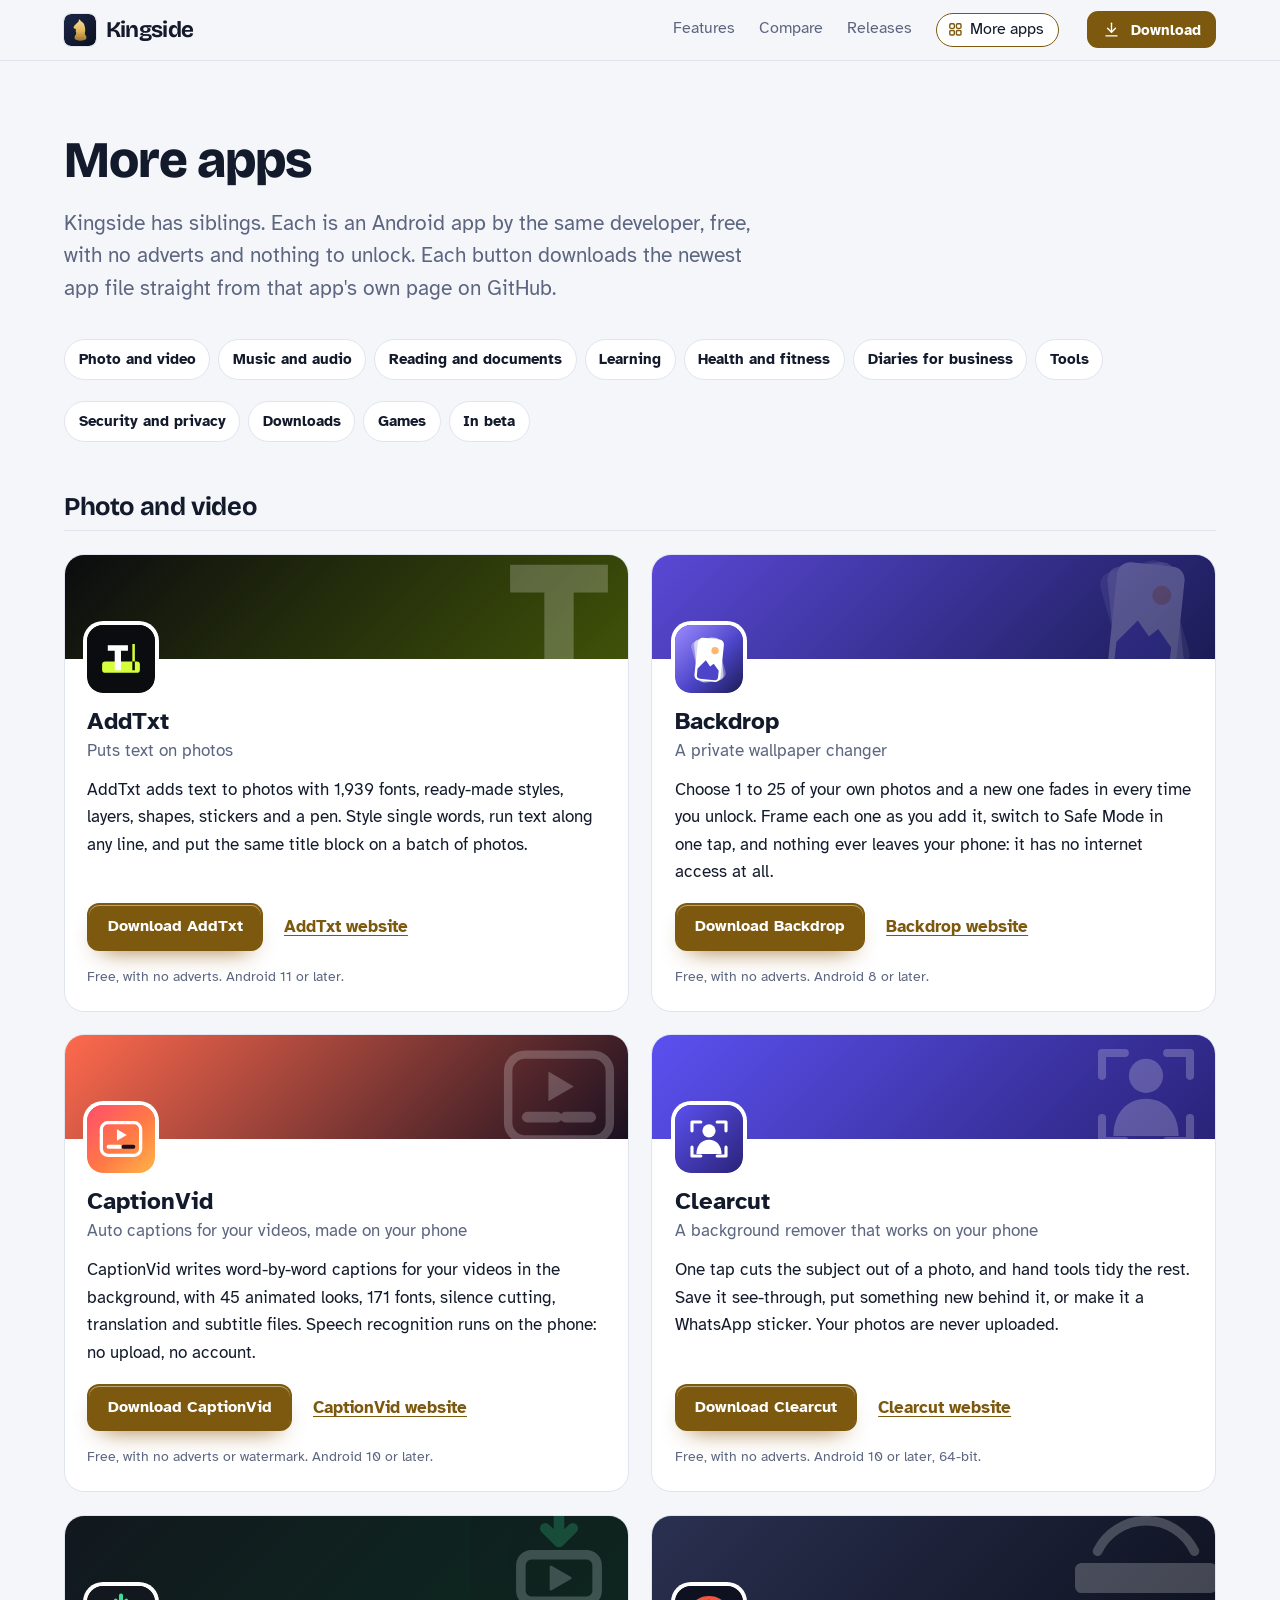
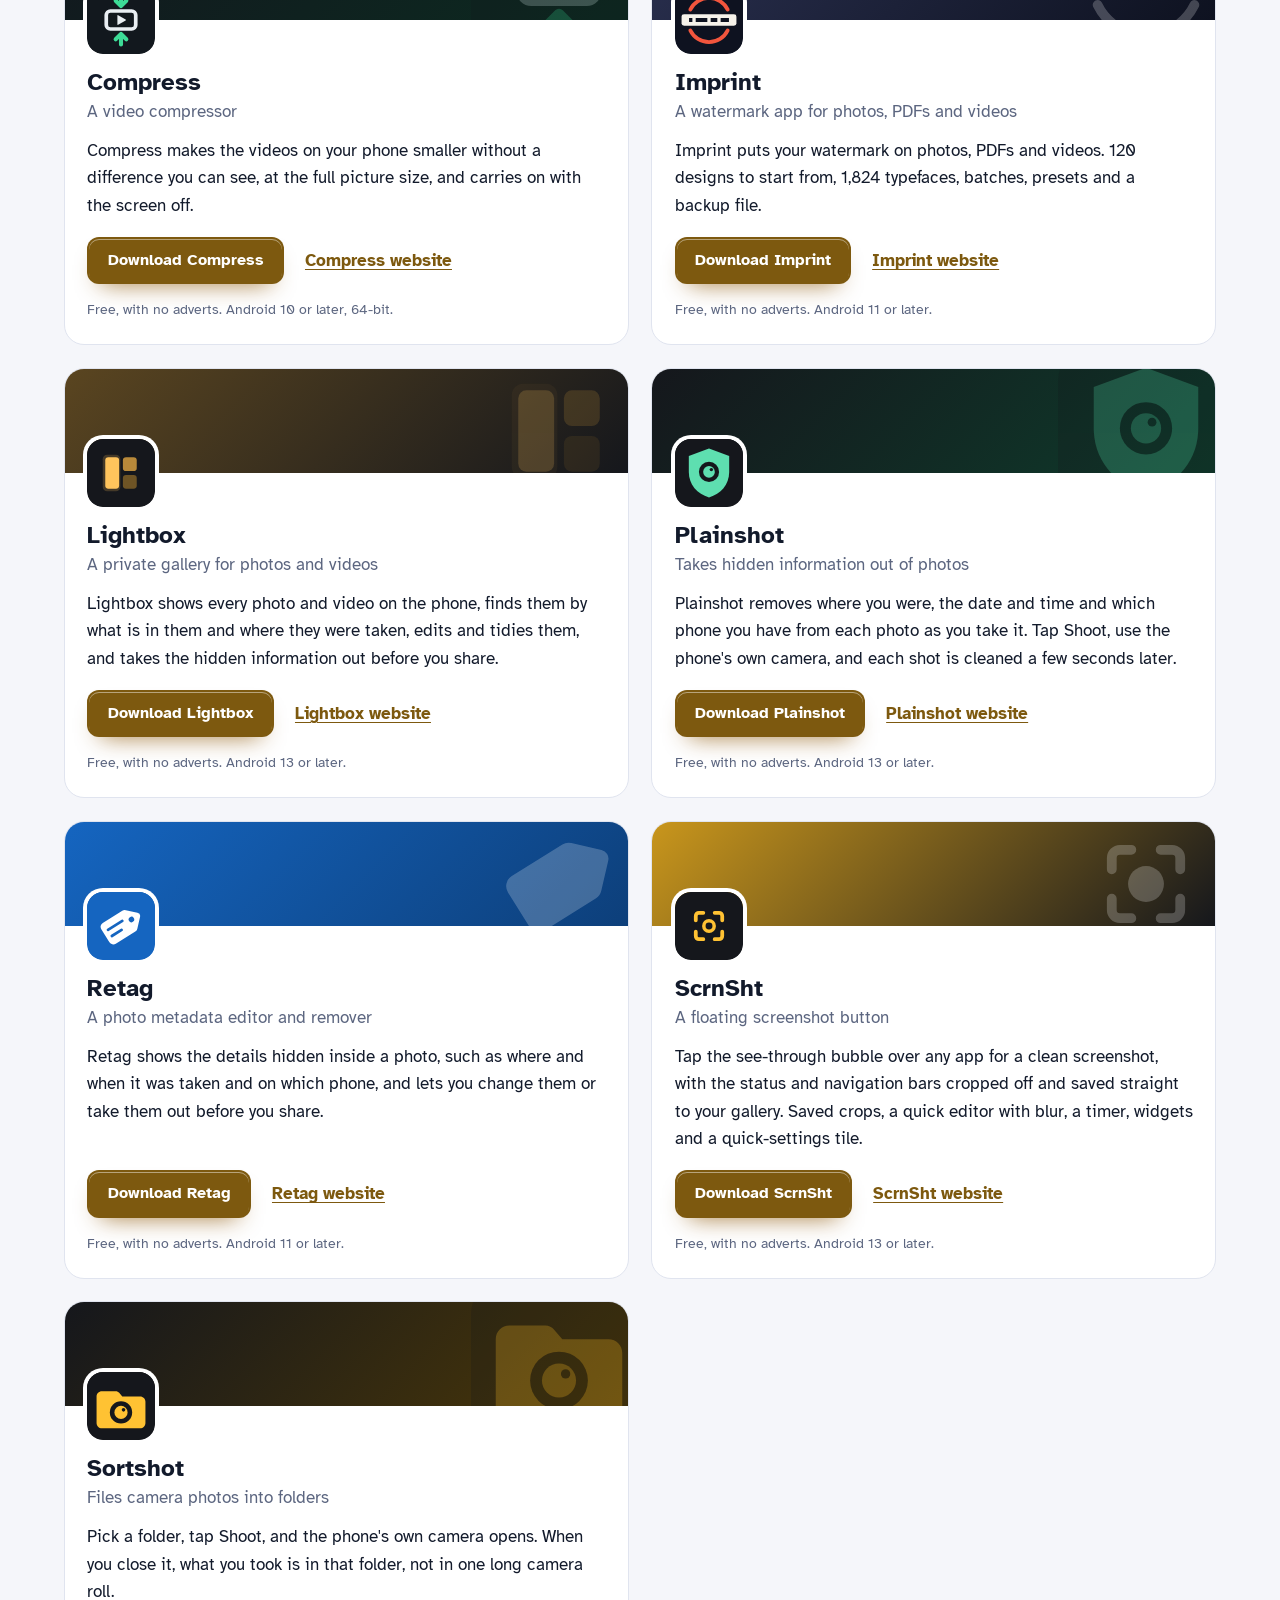
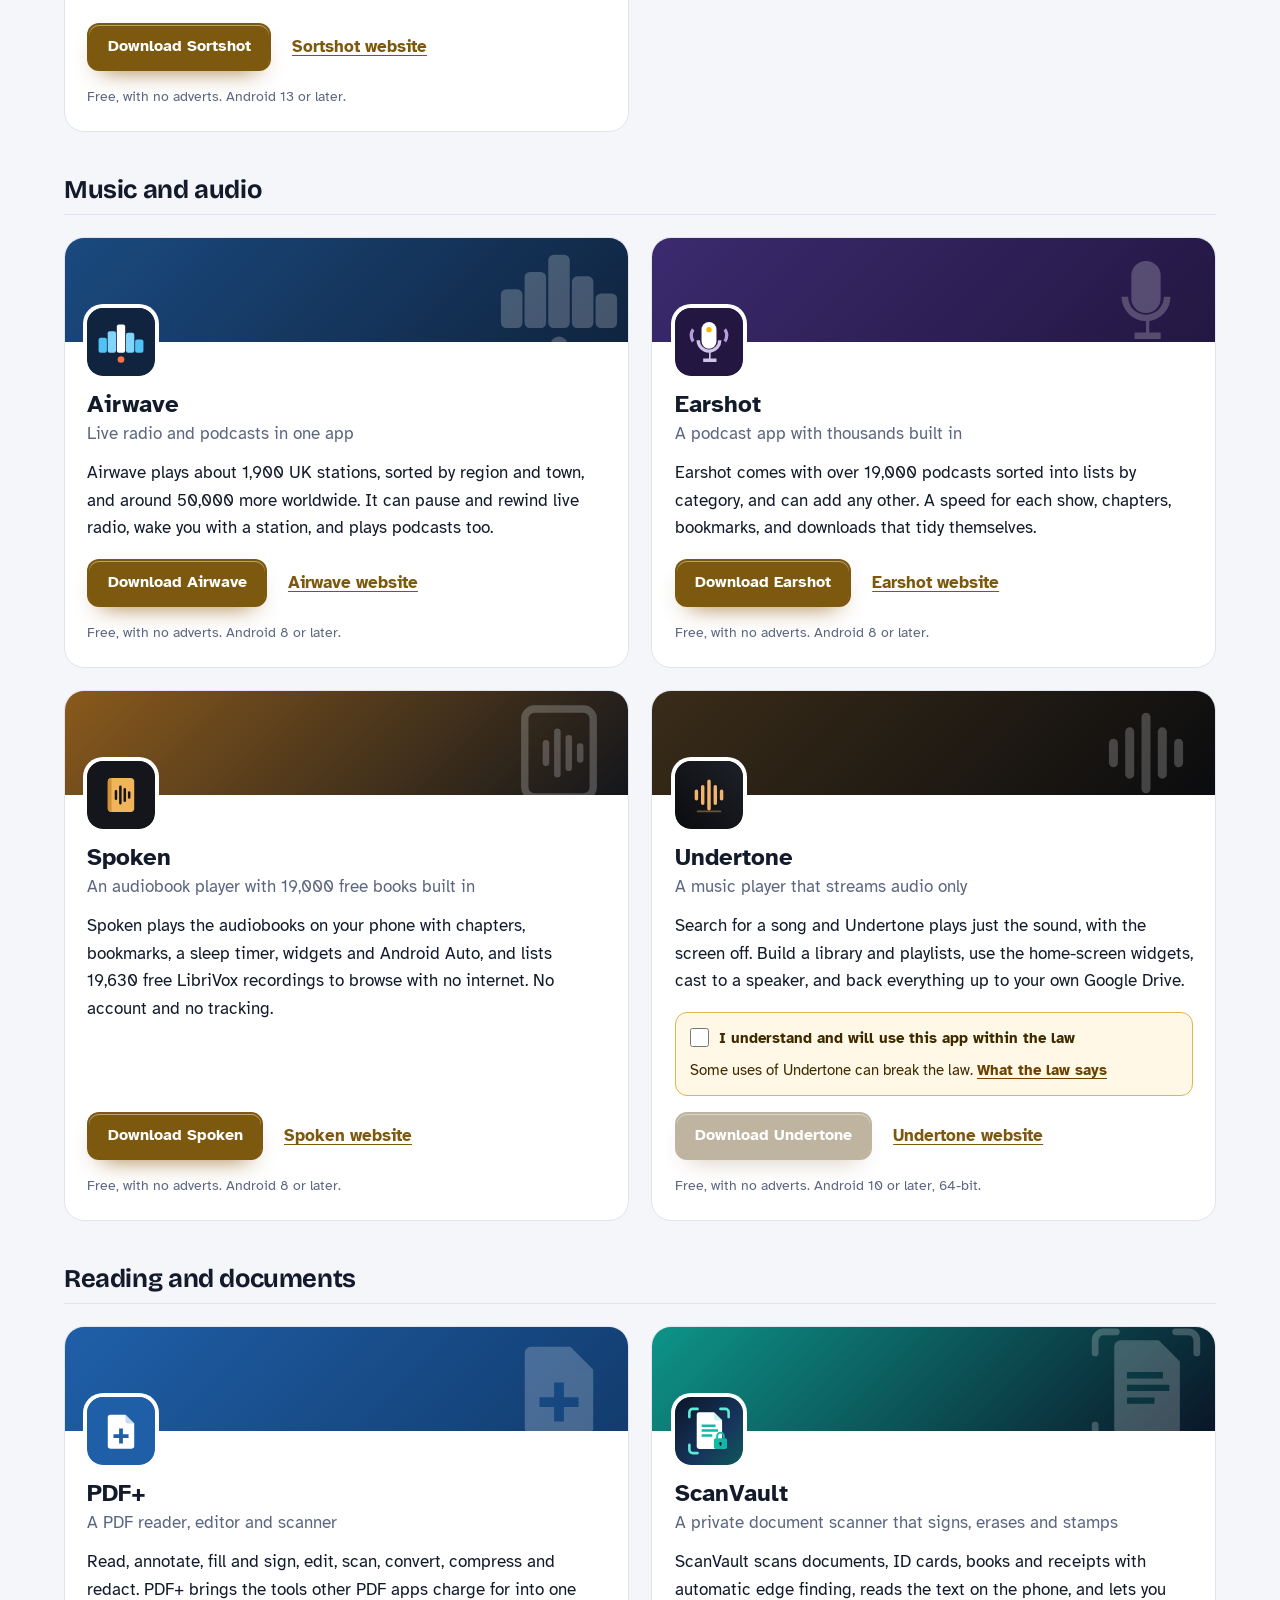
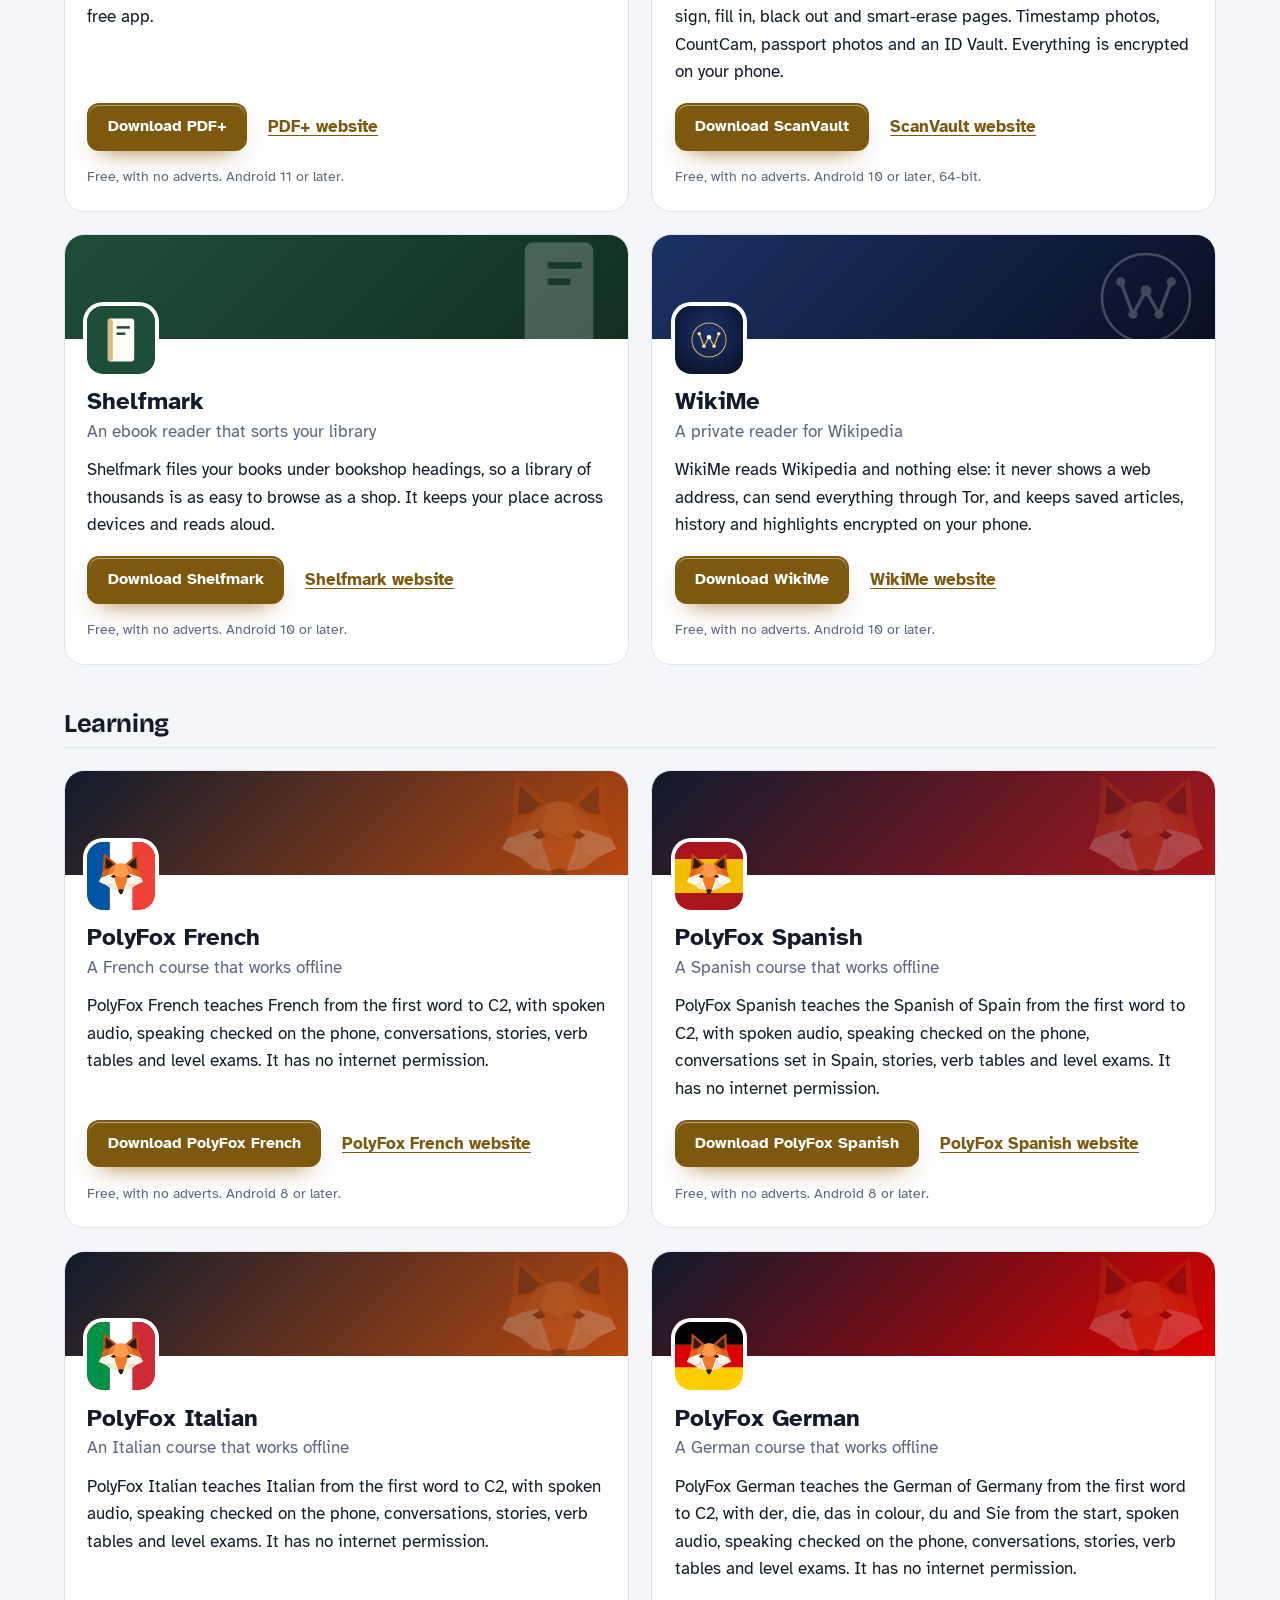
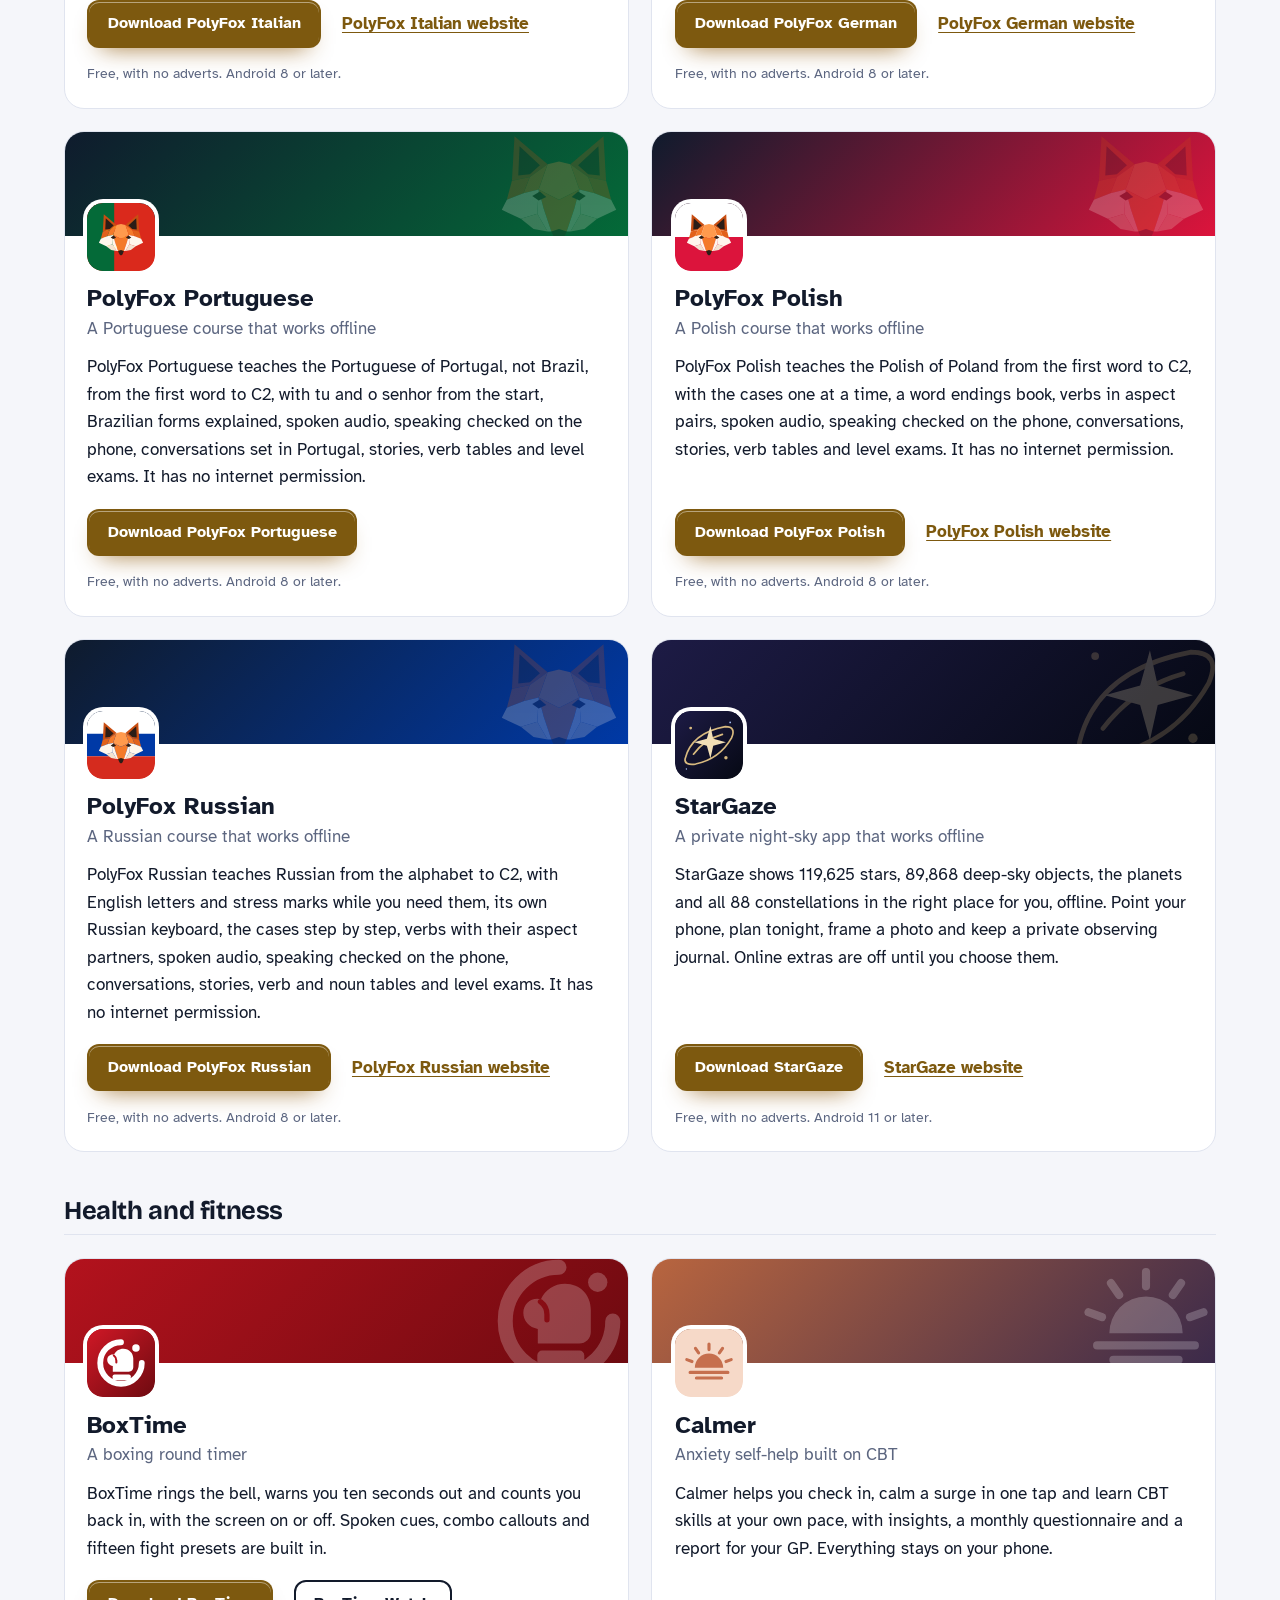
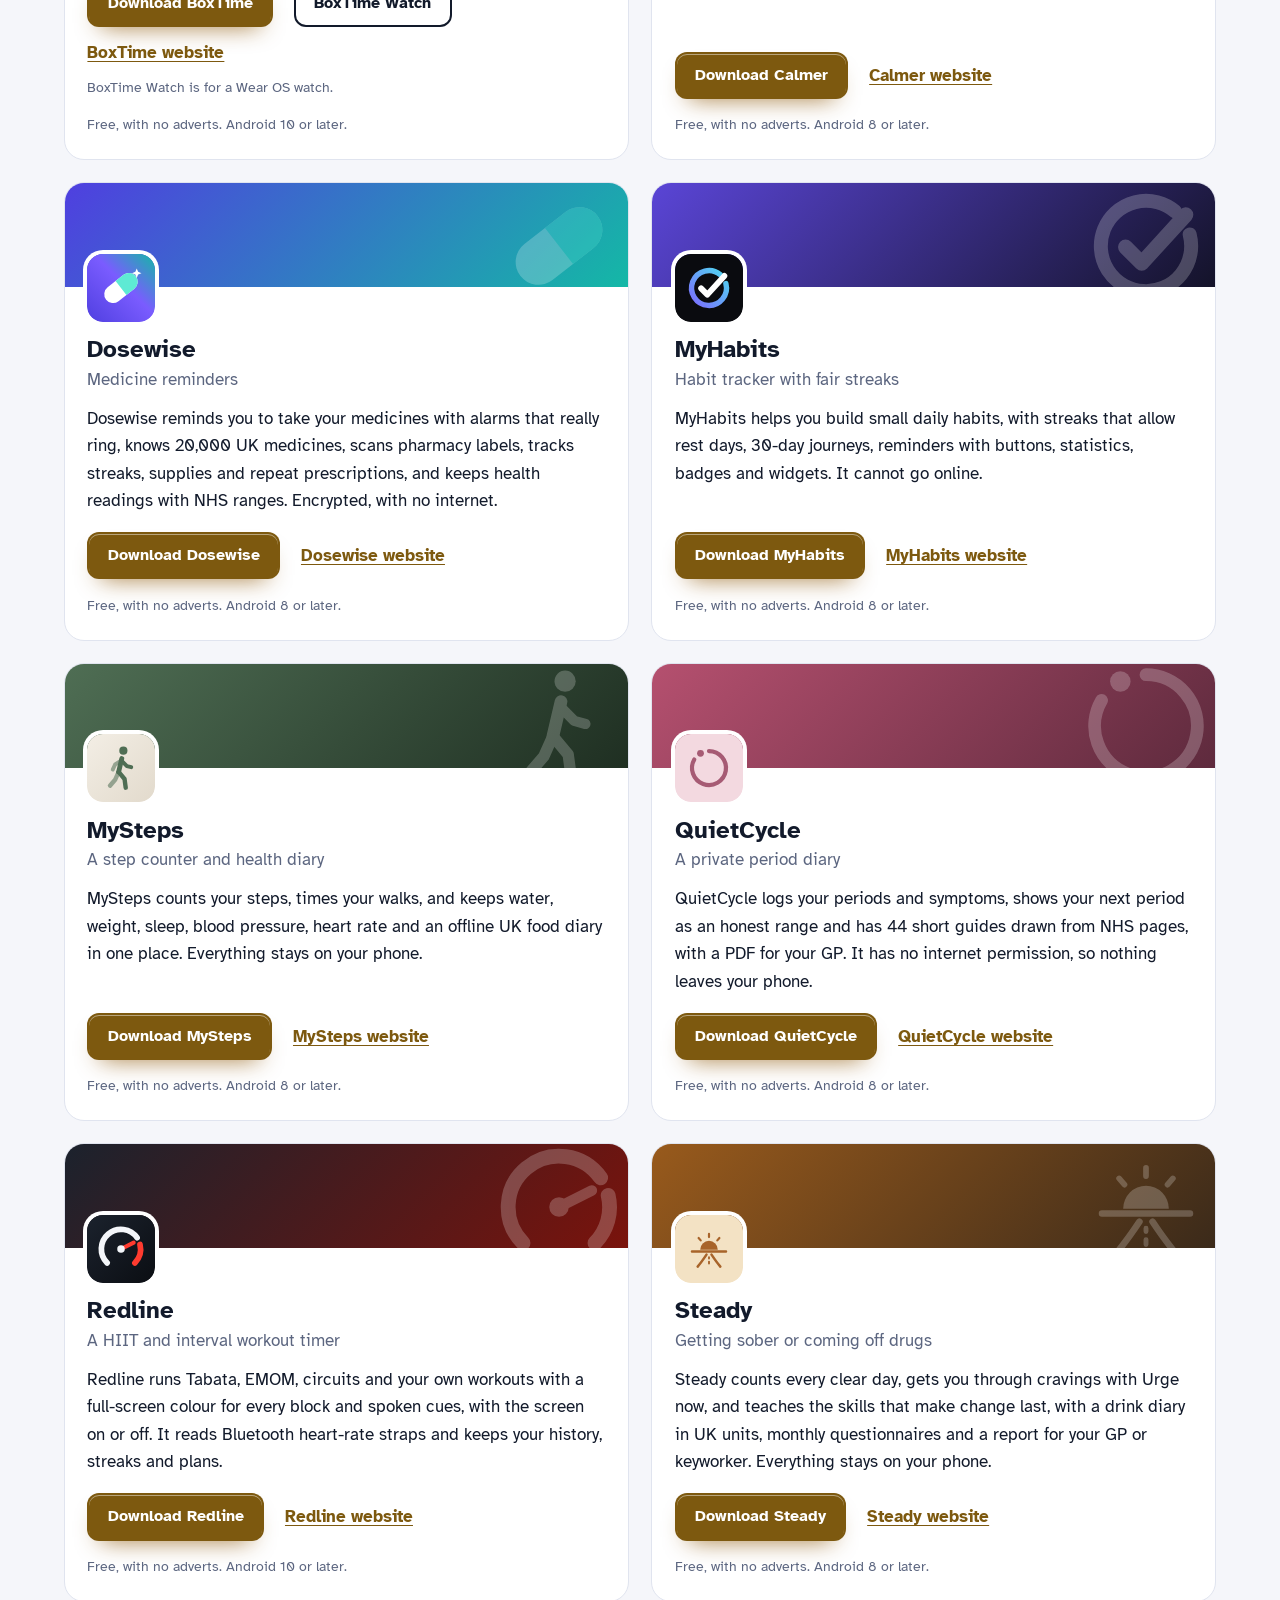
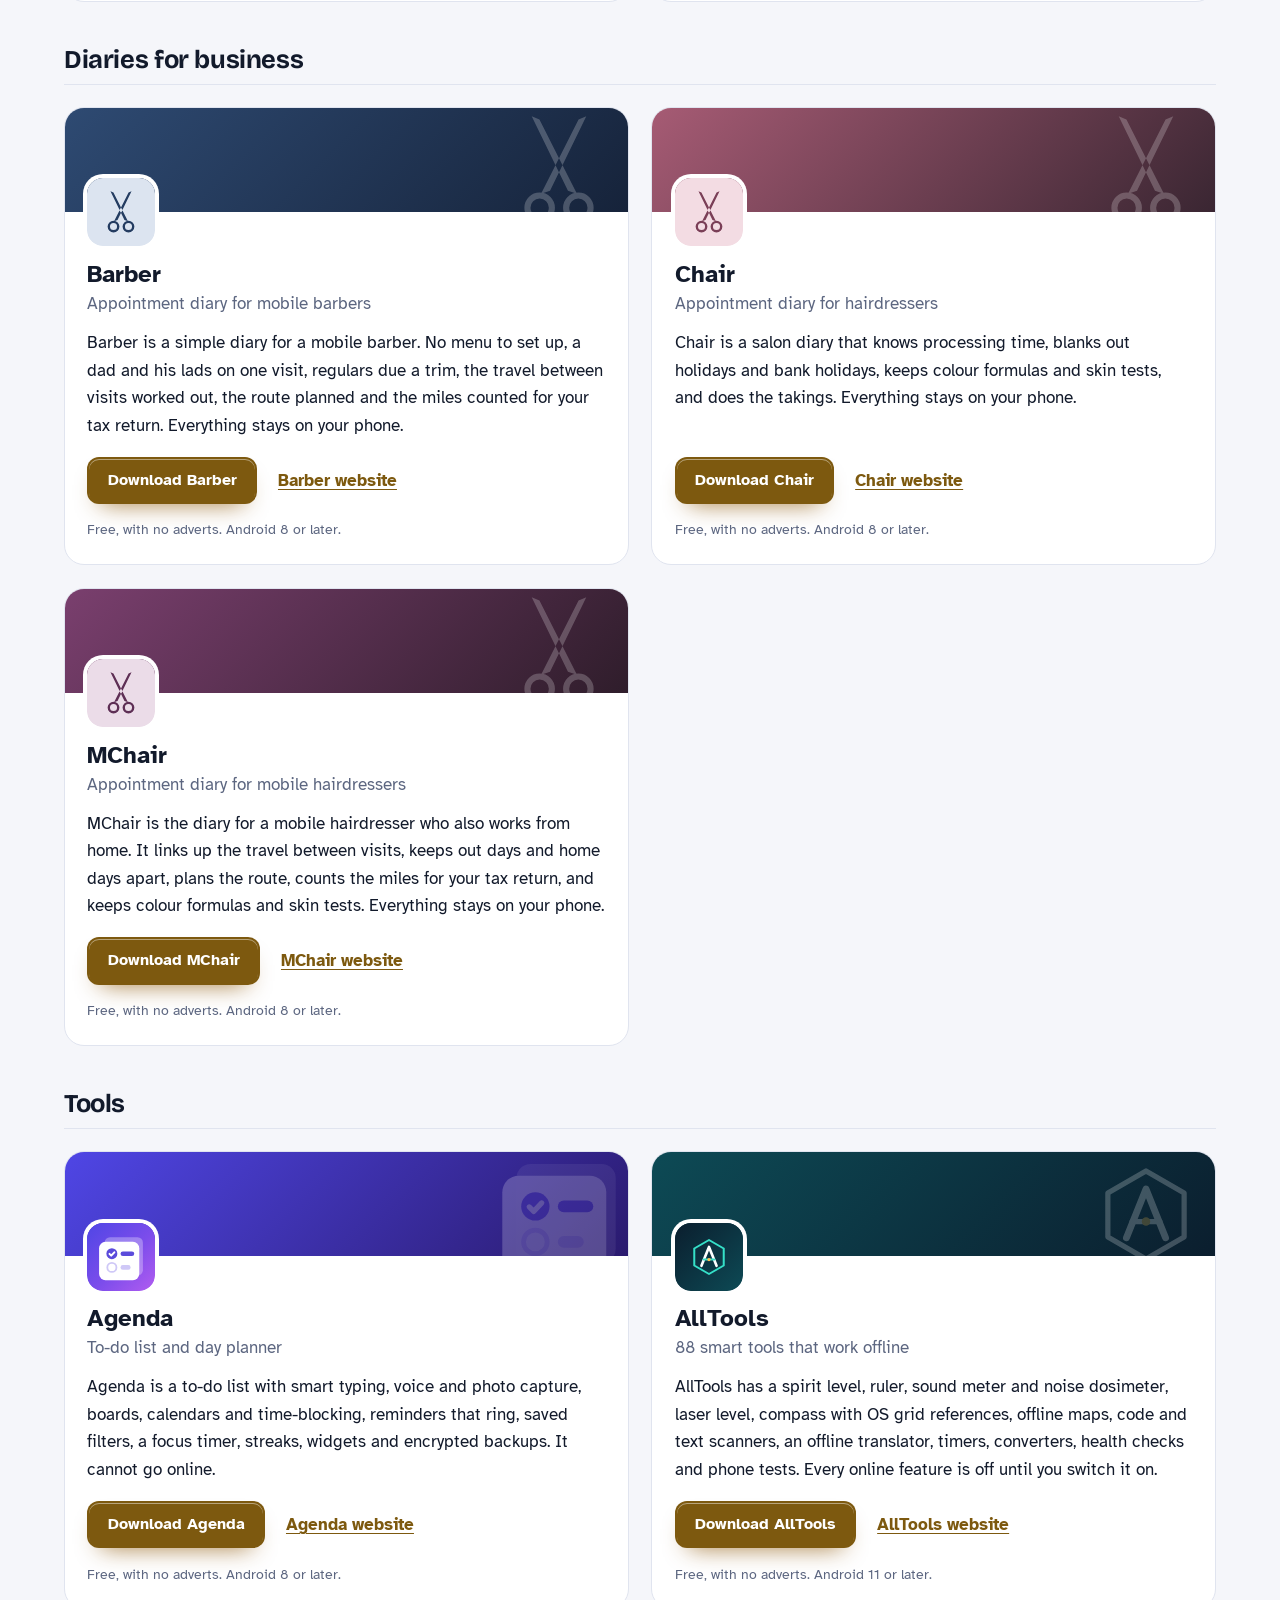
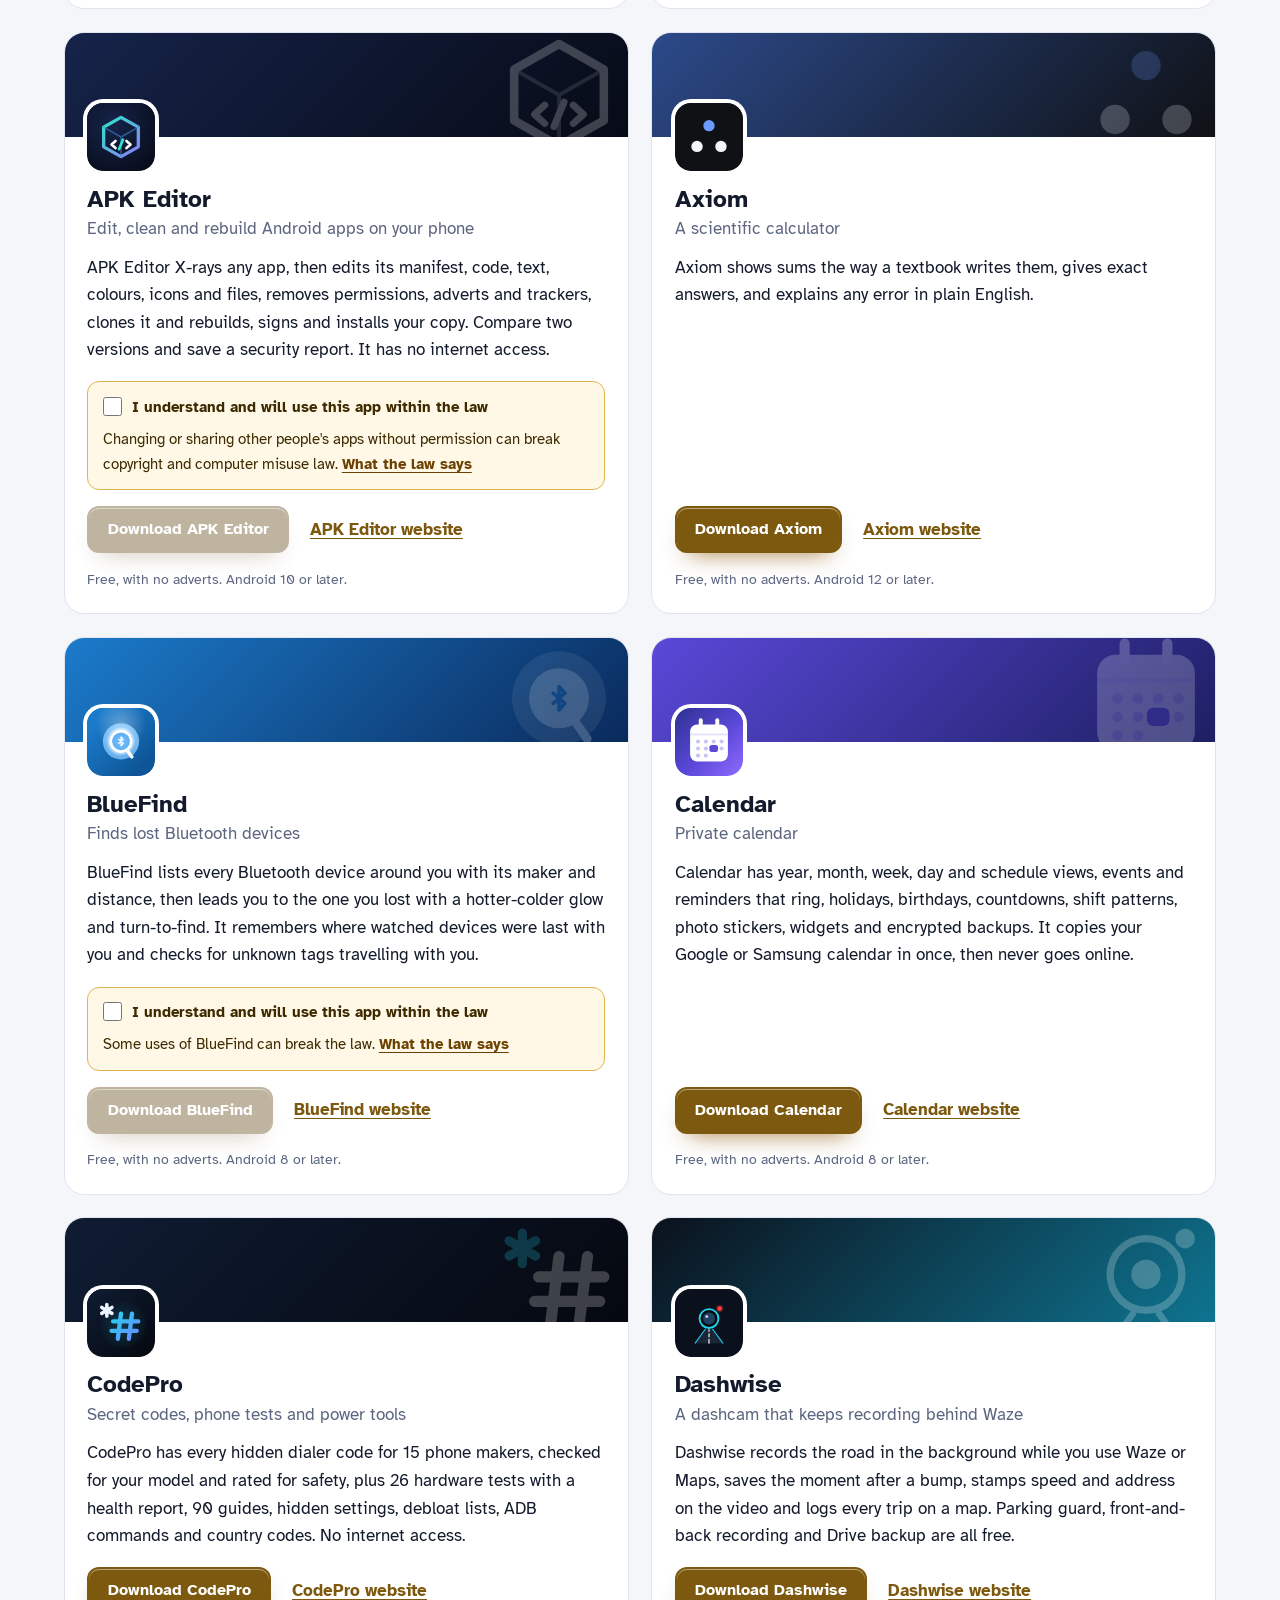
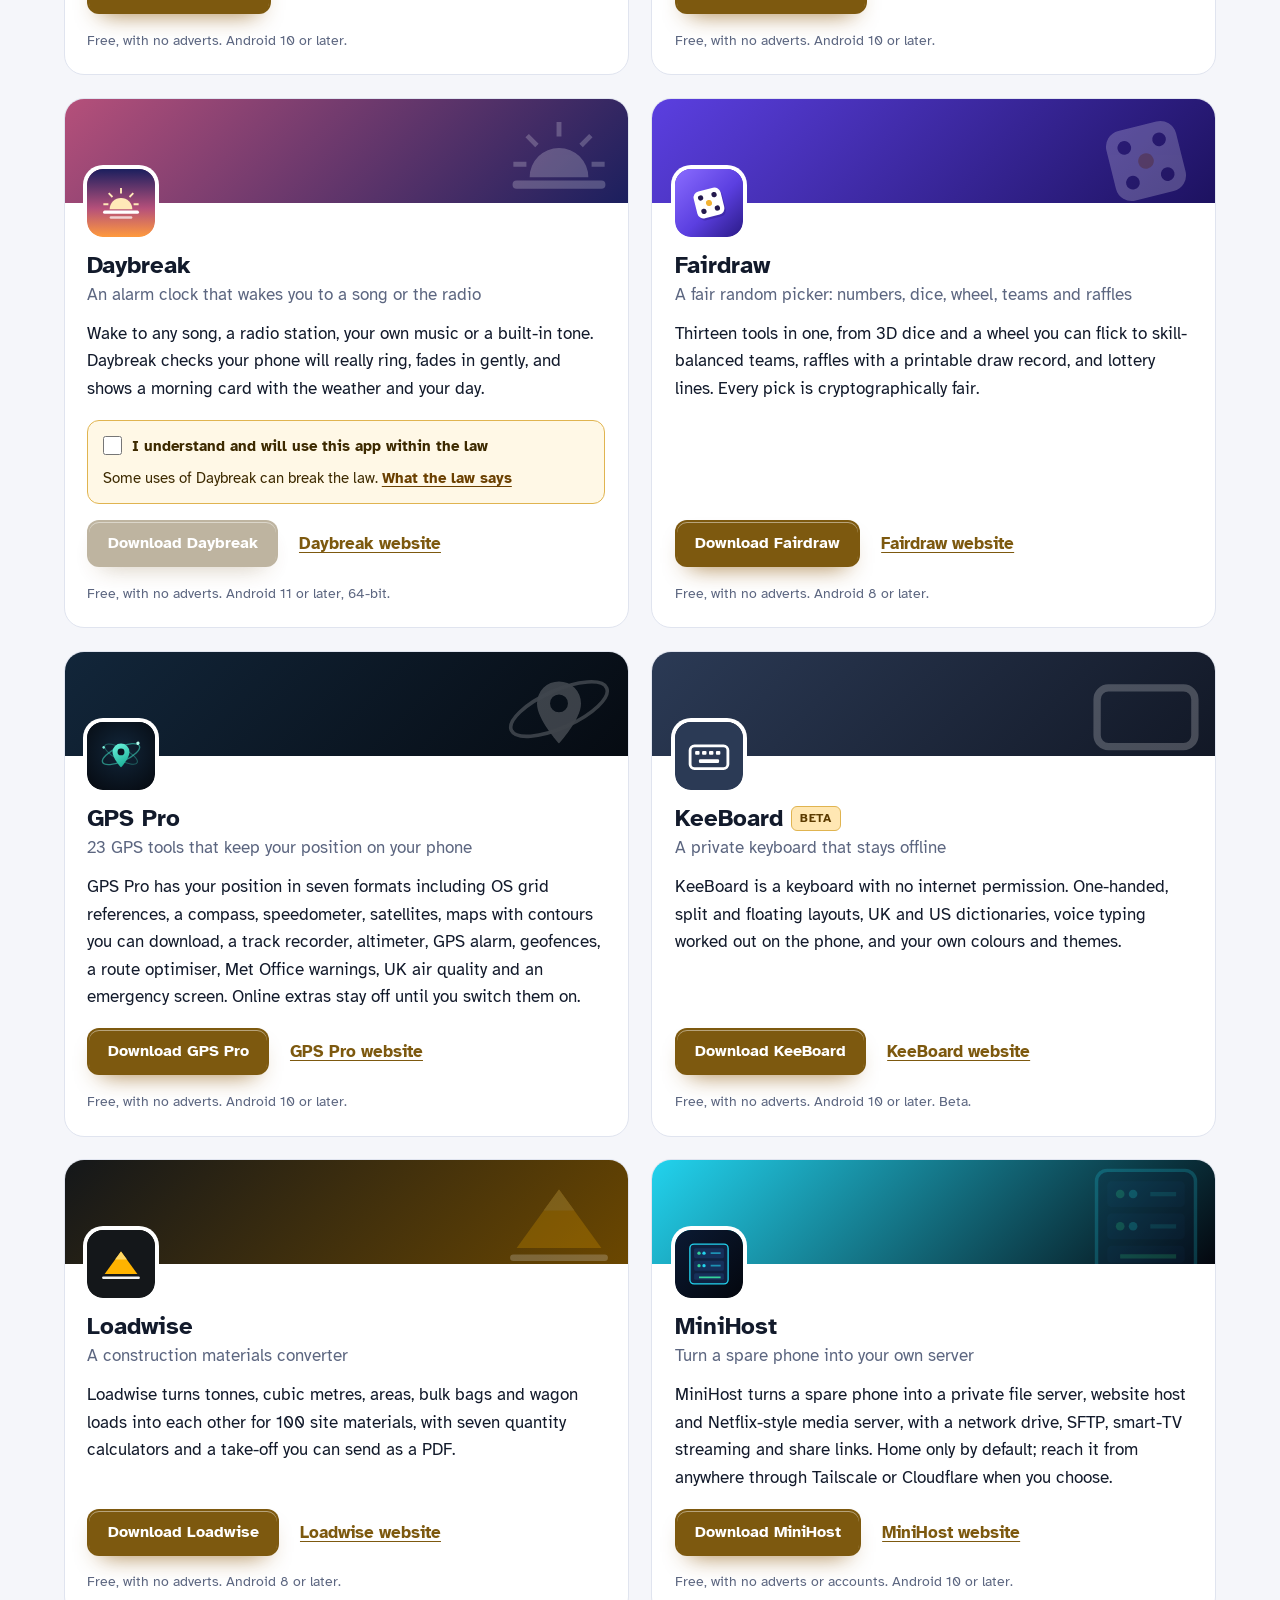
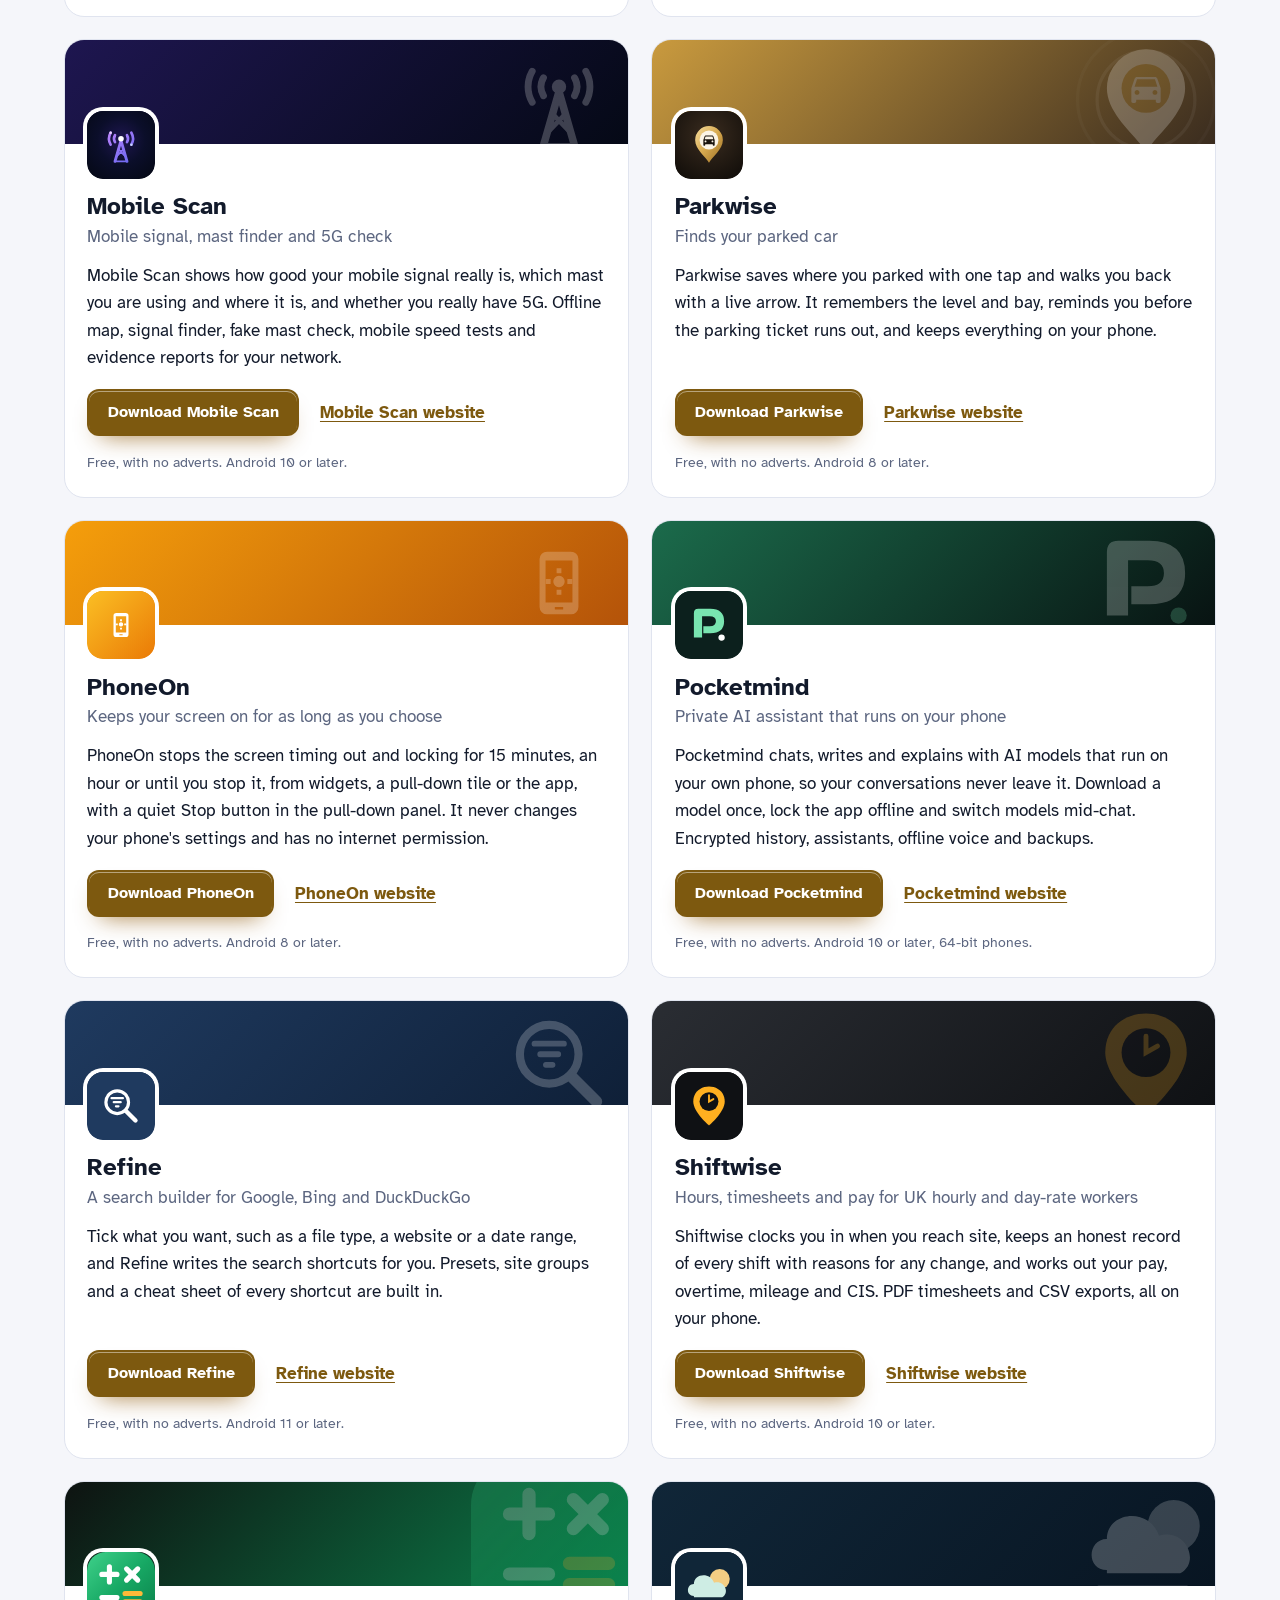
==== commit 50eb2fb2: "More apps: add APK Editor" ====
--- a/more-apps.html
+++ b/more-apps.html
@@ -4,7 +4,7 @@
 <meta charset="utf-8">
 <meta name="viewport" content="width=device-width, initial-scale=1">
 <title>More free Android apps from the maker of Kingside</title>
-<meta name="description" content="All 94 free Android apps from the maker of Kingside, in one list by category, each with its download and a link to its website.">
+<meta name="description" content="All 95 free Android apps from the maker of Kingside, in one list by category, each with its download and a link to its website.">
 <meta name="author" content="Jonathan Jackson">
 <link rel="canonical" href="https://customgpter.github.io/kingside/more-apps.html">
 <meta name="theme-color" content="#f5f6fa" media="(prefers-color-scheme: light)">
@@ -12,7 +12,7 @@
 <meta property="og:type" content="website">
 <meta property="og:site_name" content="Kingside">
 <meta property="og:title" content="More free Android apps from the maker of Kingside">
-<meta property="og:description" content="All 94 free Android apps from the maker of Kingside, in one list by category, each with its download and a link to its website.">
+<meta property="og:description" content="All 95 free Android apps from the maker of Kingside, in one list by category, each with its download and a link to its website.">
 <meta property="og:url" content="https://customgpter.github.io/kingside/more-apps.html">
 <meta property="og:image" content="https://customgpter.github.io/kingside/assets/og.png">
 <meta property="og:image:width" content="1200">
@@ -26,7 +26,7 @@
 <link rel="preload" href="./assets/fonts/atkinson-hyperlegible-latin-400-normal.woff2" as="font" type="font/woff2" crossorigin>
 <link rel="stylesheet" href="./assets/site.css?v=1">
 <link rel="stylesheet" href="./assets/house.css?v=1">
-<script type="application/ld+json">{"@context":"https://schema.org","@type":"ItemList","name":"Apps from the maker of Kingside","url":"https://customgpter.github.io/kingside/more-apps.html","itemListElement":[{"@type":"ListItem","position":1,"name":"AddTxt","url":"https://customgpter.github.io/addtxt/"},{"@type":"ListItem","position":2,"name":"Backdrop","url":"https://customgpter.github.io/backdrop/"},{"@type":"ListItem","position":3,"name":"CaptionVid","url":"https://customgpter.github.io/captionvid/"},{"@type":"ListItem","position":4,"name":"Clearcut","url":"https://customgpter.github.io/clearcut/"},{"@type":"ListItem","position":5,"name":"Compress","url":"https://customgpter.github.io/compress/"},{"@type":"ListItem","position":6,"name":"Imprint","url":"https://customgpter.github.io/imprint/"},{"@type":"ListItem","position":7,"name":"Lightbox","url":"https://customgpter.github.io/lightbox/"},{"@type":"ListItem","position":8,"name":"Plainshot","url":"https://customgpter.github.io/plainshot/"},{"@type":"ListItem","position":9,"name":"Retag","url":"https://customgpter.github.io/retag/"},{"@type":"ListItem","position":10,"name":"ScrnSht","url":"https://customgpter.github.io/scrnsht/"},{"@type":"ListItem","position":11,"name":"Sortshot","url":"https://customgpter.github.io/sortshot/"},{"@type":"ListItem","position":12,"name":"Airwave","url":"https://customgpter.github.io/airwave/"},{"@type":"ListItem","position":13,"name":"Earshot","url":"https://customgpter.github.io/earshot/"},{"@type":"ListItem","position":14,"name":"Spoken","url":"https://customgpter.github.io/spoken/"},{"@type":"ListItem","position":15,"name":"Undertone","url":"https://customgpter.github.io/undertone/"},{"@type":"ListItem","position":16,"name":"PDF+","url":"https://customgpter.github.io/pdfplus/"},{"@type":"ListItem","position":17,"name":"ScanVault","url":"https://customgpter.github.io/scanvault/"},{"@type":"ListItem","position":18,"name":"Shelfmark","url":"https://customgpter.github.io/shelfmark/"},{"@type":"ListItem","position":19,"name":"WikiMe","url":"https://customgpter.github.io/wikime/"},{"@type":"ListItem","position":20,"name":"PolyFox French","url":"https://customgpter.github.io/polyfox/"},{"@type":"ListItem","position":21,"name":"PolyFox German","url":"https://customgpter.github.io/polyfox-german/"},{"@type":"ListItem","position":22,"name":"PolyFox Polish","url":"https://customgpter.github.io/polyfox-polish/"},{"@type":"ListItem","position":23,"name":"PolyFox Russian","url":"https://customgpter.github.io/polyfox-russian/"},{"@type":"ListItem","position":24,"name":"StarGaze","url":"https://customgpter.github.io/stargaze/"},{"@type":"ListItem","position":25,"name":"BoxTime","url":"https://customgpter.github.io/boxtime/"},{"@type":"ListItem","position":26,"name":"Calmer","url":"https://customgpter.github.io/calmer/"},{"@type":"ListItem","position":27,"name":"Dosewise","url":"https://customgpter.github.io/dosewise/"},{"@type":"ListItem","position":28,"name":"MyHabits","url":"https://customgpter.github.io/myhabits/"},{"@type":"ListItem","position":29,"name":"MySteps","url":"https://customgpter.github.io/mysteps/"},{"@type":"ListItem","position":30,"name":"QuietCycle","url":"https://customgpter.github.io/quietcycle/"},{"@type":"ListItem","position":31,"name":"Redline","url":"https://customgpter.github.io/redline/"},{"@type":"ListItem","position":32,"name":"Steady","url":"https://customgpter.github.io/steady/"},{"@type":"ListItem","position":33,"name":"Barber","url":"https://customgpter.github.io/barber/"},{"@type":"ListItem","position":34,"name":"Chair","url":"https://customgpter.github.io/chair/"},{"@type":"ListItem","position":35,"name":"MChair","url":"https://customgpter.github.io/mchair/"},{"@type":"ListItem","position":36,"name":"Agenda","url":"https://customgpter.github.io/agenda/"},{"@type":"ListItem","position":37,"name":"AllTools","url":"https://customgpter.github.io/alltools/"},{"@type":"ListItem","position":38,"name":"Axiom","url":"https://customgpter.github.io/axiom/"},{"@type":"ListItem","position":39,"name":"BlueFind","url":"https://customgpter.github.io/bluefind/"},{"@type":"ListItem","position":40,"name":"Calendar","url":"https://customgpter.github.io/calendar/"},{"@type":"ListItem","position":41,"name":"CodePro","url":"https://customgpter.github.io/codepro/"},{"@type":"ListItem","position":42,"name":"Dashwise","url":"https://customgpter.github.io/dashwise/"},{"@type":"ListItem","position":43,"name":"Daybreak","url":"https://customgpter.github.io/daybreak/"},{"@type":"ListItem","position":44,"name":"Fairdraw","url":"https://customgpter.github.io/fairdraw/"},{"@type":"ListItem","position":45,"name":"GPS Pro","url":"https://customgpter.github.io/gpspro/"},{"@type":"ListItem","position":46,"name":"KeeBoard","url":"https://customgpter.github.io/keeboard/"},{"@type":"ListItem","position":47,"name":"Loadwise","url":"https://customgpter.github.io/loadwise/"},{"@type":"ListItem","position":48,"name":"MiniHost","url":"https://customgpter.github.io/minihost/"},{"@type":"ListItem","position":49,"name":"Mobile Scan","url":"https://customgpter.github.io/mobilescan/"},{"@type":"ListItem","position":50,"name":"Parkwise","url":"https://customgpter.github.io/parkwise/"},{"@type":"ListItem","position":51,"name":"Pocketmind","url":"https://customgpter.github.io/pocketmind/"},{"@type":"ListItem","position":52,"name":"Refine","url":"https://customgpter.github.io/refine/"},{"@type":"ListItem","position":53,"name":"Shiftwise","url":"https://customgpter.github.io/shiftwise/"},{"@type":"ListItem","position":54,"name":"SimpleCalc","url":"https://customgpter.github.io/simplecalc/"},{"@type":"ListItem","position":55,"name":"Skyline","url":"https://customgpter.github.io/skyline/"},{"@type":"ListItem","position":56,"name":"Slipway","url":"https://customgpter.github.io/slipway/"},{"@type":"ListItem","position":57,"name":"Tagger","url":"https://customgpter.github.io/tagger/"},{"@type":"ListItem","position":58,"name":"TotalClean","url":"https://customgpter.github.io/totalclean/"},{"@type":"ListItem","position":59,"name":"TVLink","url":"https://customgpter.github.io/tvlink/"},{"@type":"ListItem","position":60,"name":"Unbox","url":"https://customgpter.github.io/unbox/"},{"@type":"ListItem","position":61,"name":"WhatsKeep","url":"https://customgpter.github.io/whatskeep/"},{"@type":"ListItem","position":62,"name":"WiFi Scan","url":"https://customgpter.github.io/wifiscan/"},{"@type":"ListItem","position":63,"name":"Auditly","url":"https://customgpter.github.io/auditly/"},{"@type":"ListItem","position":64,"name":"Backchannel","url":"https://customgpter.github.io/backchannel/"},{"@type":"ListItem","position":65,"name":"ENotes","url":"https://customgpter.github.io/enotes/"},{"@type":"ListItem","position":66,"name":"FindMe","url":"https://customgpter.github.io/findme/"},{"@type":"ListItem","position":67,"name":"iLock","url":"https://customgpter.github.io/ilock/"},{"@type":"ListItem","position":68,"name":"ImSafe","url":"https://customgpter.github.io/imsafe/"},{"@type":"ListItem","position":69,"name":"IShred","url":"https://customgpter.github.io/ishred/"},{"@type":"ListItem","position":70,"name":"LockBox","url":"https://customgpter.github.io/lockbox/"},{"@type":"ListItem","position":71,"name":"PassVault","url":"https://customgpter.github.io/passvault/"},{"@type":"ListItem","position":72,"name":"SpyFind","url":"https://customgpter.github.io/spyfind/"},{"@type":"ListItem","position":73,"name":"TextWipe","url":"https://customgpter.github.io/textwipe/"},{"@type":"ListItem","position":74,"name":"Tracewire","url":"https://customgpter.github.io/tracewire/"},{"@type":"ListItem","position":75,"name":"Vigil","url":"https://customgpter.github.io/vigil/"},{"@type":"ListItem","position":76,"name":"Grab","url":"https://customgpter.github.io/grab/"},{"@type":"ListItem","position":77,"name":"Swarm","url":"https://customgpter.github.io/swarm/"},{"@type":"ListItem","position":78,"name":"Plane Games","url":"https://customgpter.github.io/plane-games/"},{"@type":"ListItem","position":79,"name":"Ninefold","url":"https://customgpter.github.io/ninefold/"},{"@type":"ListItem","position":80,"name":"Cubewise","url":"https://customgpter.github.io/cubewise/"},{"@type":"ListItem","position":81,"name":"Tilewise","url":"https://customgpter.github.io/tilewise/"},{"@type":"ListItem","position":82,"name":"Letterwise","url":"https://customgpter.github.io/letterwise/"},{"@type":"ListItem","position":83,"name":"Kingside","url":"https://customgpter.github.io/kingside/"},{"@type":"ListItem","position":84,"name":"Deckhand","url":"https://customgpter.github.io/deckhand/"},{"@type":"ListItem","position":85,"name":"SNESForge","url":"https://customgpter.github.io/snesforge/"},{"@type":"ListItem","position":86,"name":"Fame Boy","url":"https://customgpter.github.io/fameboy/"},{"@type":"ListItem","position":87,"name":"PSPPro","url":"https://customgpter.github.io/psppro/"},{"@type":"ListItem","position":88,"name":"MegaGen","url":"https://customgpter.github.io/megagen/"},{"@type":"ListItem","position":89,"name":"QVR","url":"https://customgpter.github.io/qvr/"},{"@type":"ListItem","position":90,"name":"QVR Watch","url":"https://customgpter.github.io/qvr-watch/"},{"@type":"ListItem","position":91,"name":"QVRLite","url":"https://customgpter.github.io/qvrlite/"},{"@type":"ListItem","position":92,"name":"Onionz","url":"https://customgpter.github.io/onionz/"},{"@type":"ListItem","position":93,"name":"OnionzWeb","url":"https://customgpter.github.io/onionzweb/"}]}</script>
+<script type="application/ld+json">{"@context":"https://schema.org","@type":"ItemList","name":"Apps from the maker of Kingside","url":"https://customgpter.github.io/kingside/more-apps.html","itemListElement":[{"@type":"ListItem","position":1,"name":"AddTxt","url":"https://customgpter.github.io/addtxt/"},{"@type":"ListItem","position":2,"name":"Backdrop","url":"https://customgpter.github.io/backdrop/"},{"@type":"ListItem","position":3,"name":"CaptionVid","url":"https://customgpter.github.io/captionvid/"},{"@type":"ListItem","position":4,"name":"Clearcut","url":"https://customgpter.github.io/clearcut/"},{"@type":"ListItem","position":5,"name":"Compress","url":"https://customgpter.github.io/compress/"},{"@type":"ListItem","position":6,"name":"Imprint","url":"https://customgpter.github.io/imprint/"},{"@type":"ListItem","position":7,"name":"Lightbox","url":"https://customgpter.github.io/lightbox/"},{"@type":"ListItem","position":8,"name":"Plainshot","url":"https://customgpter.github.io/plainshot/"},{"@type":"ListItem","position":9,"name":"Retag","url":"https://customgpter.github.io/retag/"},{"@type":"ListItem","position":10,"name":"ScrnSht","url":"https://customgpter.github.io/scrnsht/"},{"@type":"ListItem","position":11,"name":"Sortshot","url":"https://customgpter.github.io/sortshot/"},{"@type":"ListItem","position":12,"name":"Airwave","url":"https://customgpter.github.io/airwave/"},{"@type":"ListItem","position":13,"name":"Earshot","url":"https://customgpter.github.io/earshot/"},{"@type":"ListItem","position":14,"name":"Spoken","url":"https://customgpter.github.io/spoken/"},{"@type":"ListItem","position":15,"name":"Undertone","url":"https://customgpter.github.io/undertone/"},{"@type":"ListItem","position":16,"name":"PDF+","url":"https://customgpter.github.io/pdfplus/"},{"@type":"ListItem","position":17,"name":"ScanVault","url":"https://customgpter.github.io/scanvault/"},{"@type":"ListItem","position":18,"name":"Shelfmark","url":"https://customgpter.github.io/shelfmark/"},{"@type":"ListItem","position":19,"name":"WikiMe","url":"https://customgpter.github.io/wikime/"},{"@type":"ListItem","position":20,"name":"PolyFox French","url":"https://customgpter.github.io/polyfox/"},{"@type":"ListItem","position":21,"name":"PolyFox German","url":"https://customgpter.github.io/polyfox-german/"},{"@type":"ListItem","position":22,"name":"PolyFox Polish","url":"https://customgpter.github.io/polyfox-polish/"},{"@type":"ListItem","position":23,"name":"PolyFox Russian","url":"https://customgpter.github.io/polyfox-russian/"},{"@type":"ListItem","position":24,"name":"StarGaze","url":"https://customgpter.github.io/stargaze/"},{"@type":"ListItem","position":25,"name":"BoxTime","url":"https://customgpter.github.io/boxtime/"},{"@type":"ListItem","position":26,"name":"Calmer","url":"https://customgpter.github.io/calmer/"},{"@type":"ListItem","position":27,"name":"Dosewise","url":"https://customgpter.github.io/dosewise/"},{"@type":"ListItem","position":28,"name":"MyHabits","url":"https://customgpter.github.io/myhabits/"},{"@type":"ListItem","position":29,"name":"MySteps","url":"https://customgpter.github.io/mysteps/"},{"@type":"ListItem","position":30,"name":"QuietCycle","url":"https://customgpter.github.io/quietcycle/"},{"@type":"ListItem","position":31,"name":"Redline","url":"https://customgpter.github.io/redline/"},{"@type":"ListItem","position":32,"name":"Steady","url":"https://customgpter.github.io/steady/"},{"@type":"ListItem","position":33,"name":"Barber","url":"https://customgpter.github.io/barber/"},{"@type":"ListItem","position":34,"name":"Chair","url":"https://customgpter.github.io/chair/"},{"@type":"ListItem","position":35,"name":"MChair","url":"https://customgpter.github.io/mchair/"},{"@type":"ListItem","position":36,"name":"Agenda","url":"https://customgpter.github.io/agenda/"},{"@type":"ListItem","position":37,"name":"AllTools","url":"https://customgpter.github.io/alltools/"},{"@type":"ListItem","position":38,"name":"APK Editor","url":"https://customgpter.github.io/apkeditor/"},{"@type":"ListItem","position":39,"name":"Axiom","url":"https://customgpter.github.io/axiom/"},{"@type":"ListItem","position":40,"name":"BlueFind","url":"https://customgpter.github.io/bluefind/"},{"@type":"ListItem","position":41,"name":"Calendar","url":"https://customgpter.github.io/calendar/"},{"@type":"ListItem","position":42,"name":"CodePro","url":"https://customgpter.github.io/codepro/"},{"@type":"ListItem","position":43,"name":"Dashwise","url":"https://customgpter.github.io/dashwise/"},{"@type":"ListItem","position":44,"name":"Daybreak","url":"https://customgpter.github.io/daybreak/"},{"@type":"ListItem","position":45,"name":"Fairdraw","url":"https://customgpter.github.io/fairdraw/"},{"@type":"ListItem","position":46,"name":"GPS Pro","url":"https://customgpter.github.io/gpspro/"},{"@type":"ListItem","position":47,"name":"KeeBoard","url":"https://customgpter.github.io/keeboard/"},{"@type":"ListItem","position":48,"name":"Loadwise","url":"https://customgpter.github.io/loadwise/"},{"@type":"ListItem","position":49,"name":"MiniHost","url":"https://customgpter.github.io/minihost/"},{"@type":"ListItem","position":50,"name":"Mobile Scan","url":"https://customgpter.github.io/mobilescan/"},{"@type":"ListItem","position":51,"name":"Parkwise","url":"https://customgpter.github.io/parkwise/"},{"@type":"ListItem","position":52,"name":"Pocketmind","url":"https://customgpter.github.io/pocketmind/"},{"@type":"ListItem","position":53,"name":"Refine","url":"https://customgpter.github.io/refine/"},{"@type":"ListItem","position":54,"name":"Shiftwise","url":"https://customgpter.github.io/shiftwise/"},{"@type":"ListItem","position":55,"name":"SimpleCalc","url":"https://customgpter.github.io/simplecalc/"},{"@type":"ListItem","position":56,"name":"Skyline","url":"https://customgpter.github.io/skyline/"},{"@type":"ListItem","position":57,"name":"Slipway","url":"https://customgpter.github.io/slipway/"},{"@type":"ListItem","position":58,"name":"Tagger","url":"https://customgpter.github.io/tagger/"},{"@type":"ListItem","position":59,"name":"TotalClean","url":"https://customgpter.github.io/totalclean/"},{"@type":"ListItem","position":60,"name":"TVLink","url":"https://customgpter.github.io/tvlink/"},{"@type":"ListItem","position":61,"name":"Unbox","url":"https://customgpter.github.io/unbox/"},{"@type":"ListItem","position":62,"name":"WhatsKeep","url":"https://customgpter.github.io/whatskeep/"},{"@type":"ListItem","position":63,"name":"WiFi Scan","url":"https://customgpter.github.io/wifiscan/"},{"@type":"ListItem","position":64,"name":"Auditly","url":"https://customgpter.github.io/auditly/"},{"@type":"ListItem","position":65,"name":"Backchannel","url":"https://customgpter.github.io/backchannel/"},{"@type":"ListItem","position":66,"name":"ENotes","url":"https://customgpter.github.io/enotes/"},{"@type":"ListItem","position":67,"name":"FindMe","url":"https://customgpter.github.io/findme/"},{"@type":"ListItem","position":68,"name":"iLock","url":"https://customgpter.github.io/ilock/"},{"@type":"ListItem","position":69,"name":"ImSafe","url":"https://customgpter.github.io/imsafe/"},{"@type":"ListItem","position":70,"name":"IShred","url":"https://customgpter.github.io/ishred/"},{"@type":"ListItem","position":71,"name":"LockBox","url":"https://customgpter.github.io/lockbox/"},{"@type":"ListItem","position":72,"name":"PassVault","url":"https://customgpter.github.io/passvault/"},{"@type":"ListItem","position":73,"name":"SpyFind","url":"https://customgpter.github.io/spyfind/"},{"@type":"ListItem","position":74,"name":"TextWipe","url":"https://customgpter.github.io/textwipe/"},{"@type":"ListItem","position":75,"name":"Tracewire","url":"https://customgpter.github.io/tracewire/"},{"@type":"ListItem","position":76,"name":"Vigil","url":"https://customgpter.github.io/vigil/"},{"@type":"ListItem","position":77,"name":"Grab","url":"https://customgpter.github.io/grab/"},{"@type":"ListItem","position":78,"name":"Swarm","url":"https://customgpter.github.io/swarm/"},{"@type":"ListItem","position":79,"name":"Plane Games","url":"https://customgpter.github.io/plane-games/"},{"@type":"ListItem","position":80,"name":"Ninefold","url":"https://customgpter.github.io/ninefold/"},{"@type":"ListItem","position":81,"name":"Cubewise","url":"https://customgpter.github.io/cubewise/"},{"@type":"ListItem","position":82,"name":"Tilewise","url":"https://customgpter.github.io/tilewise/"},{"@type":"ListItem","position":83,"name":"Letterwise","url":"https://customgpter.github.io/letterwise/"},{"@type":"ListItem","position":84,"name":"Kingside","url":"https://customgpter.github.io/kingside/"},{"@type":"ListItem","position":85,"name":"Deckhand","url":"https://customgpter.github.io/deckhand/"},{"@type":"ListItem","position":86,"name":"SNESForge","url":"https://customgpter.github.io/snesforge/"},{"@type":"ListItem","position":87,"name":"Fame Boy","url":"https://customgpter.github.io/fameboy/"},{"@type":"ListItem","position":88,"name":"PSPPro","url":"https://customgpter.github.io/psppro/"},{"@type":"ListItem","position":89,"name":"MegaGen","url":"https://customgpter.github.io/megagen/"},{"@type":"ListItem","position":90,"name":"QVR","url":"https://customgpter.github.io/qvr/"},{"@type":"ListItem","position":91,"name":"QVR Watch","url":"https://customgpter.github.io/qvr-watch/"},{"@type":"ListItem","position":92,"name":"QVRLite","url":"https://customgpter.github.io/qvrlite/"},{"@type":"ListItem","position":93,"name":"Onionz","url":"https://customgpter.github.io/onionz/"},{"@type":"ListItem","position":94,"name":"OnionzWeb","url":"https://customgpter.github.io/onionzweb/"}]}</script>
 <link rel="stylesheet" href="./assets/apps-list.css?v=1">
 <script src="./assets/apps-list.js?v=1" defer></script>
 </head>
@@ -86,7 +86,7 @@
 <li class="mapp" style="--b:#7a3f6e;--b2:#2f1d2b"><div class="mapp-cover" aria-hidden="true"><svg viewBox="0 0 108 108"><g transform="translate(54 54) scale(1.25) translate(-54 -52)"><path fill="#fff" fill-rule="evenodd" d="M37 70.5a7.5 7.5 0 1 0 15 0a7.5 7.5 0 1 0-15 0zM40 70.5a4.5 4.5 0 1 0 9 0a4.5 4.5 0 1 0-9 0zM56 70.5a7.5 7.5 0 1 0 15 0a7.5 7.5 0 1 0-15 0zM59 70.5a4.5 4.5 0 1 0 9 0a4.5 4.5 0 1 0-9 0z"/><path fill="#fff" d="M45.2 63.6 49.6 62.2 67.4 25.6 63.6 27.2zM62.8 63.6 58.4 62.2 40.6 25.6 44.4 27.2z"/><circle cx="54" cy="49.8" r="1.8" fill="none"/></g></svg></div><div class="mapp-body"><svg class="mapp-icon" viewBox="0 0 108 108" aria-hidden="true"><rect width="108" height="108" rx="24" fill="#EBDCE8"/><g transform="translate(54 54) scale(1.25) translate(-54 -52)"><path fill="#5E2F55" fill-rule="evenodd" d="M37 70.5a7.5 7.5 0 1 0 15 0a7.5 7.5 0 1 0-15 0zM40 70.5a4.5 4.5 0 1 0 9 0a4.5 4.5 0 1 0-9 0zM56 70.5a7.5 7.5 0 1 0 15 0a7.5 7.5 0 1 0-15 0zM59 70.5a4.5 4.5 0 1 0 9 0a4.5 4.5 0 1 0-9 0z"/><path fill="#5E2F55" d="M45.2 63.6 49.6 62.2 67.4 25.6 63.6 27.2zM62.8 63.6 58.4 62.2 40.6 25.6 44.4 27.2z"/><circle cx="54" cy="49.8" r="1.8" fill="#EBDCE8"/></g></svg><h3>MChair</h3><p class="mapp-kind">Appointment diary for mobile hairdressers</p><p class="mapp-say">MChair is the diary for a mobile hairdresser who also works from home. It links up the travel between visits, keeps out days and home days apart, plans the route, counts the miles for your tax return, and keeps colour formulas and skin tests. Everything stays on your phone.</p><p class="mapp-go"><a class="button" href="https://github.com/CustomGPTer/mchair/releases/latest/download/MChair.apk">Download MChair</a><a class="mapp-site" href="https://customgpter.github.io/mchair/">MChair website</a></p><p class="mapp-needs">Free, with no adverts. Android 8 or later.</p></div></li></ul></div>
 <div class="mapps-group" role="group" aria-labelledby="apps-tools"><h2 class="mapps-cat" id="apps-tools">Tools</h2>
 <ul class="mapps"><li class="mapp" style="--b:#4f46e5;--b2:#2a1a6e"><div class="mapp-cover" aria-hidden="true"><svg viewBox="0 0 108 108"><g transform="translate(54 56) scale(1.45) translate(-52 -56)"><rect x="34" y="33" width="42" height="42" rx="6" fill="#fff" fill-opacity=".3"/><rect x="28" y="38" width="44" height="42" rx="7" fill="#fff" fill-opacity=".95"/><circle cx="42" cy="51" r="6" fill="#5b4bdb"/><path d="M39.4 51.2l1.9 1.9 3.4-3.6" stroke="#fff" stroke-width="2.2" fill="none" stroke-linecap="round" stroke-linejoin="round"/><rect x="51.5" y="48.5" width="15" height="5" rx="2.5" fill="#5b4bdb"/><circle cx="42" cy="66" r="5" fill="none" stroke="#cfc8f7" stroke-width="2"/><rect x="51.5" y="63.5" width="11" height="5" rx="2.5" fill="#cfc8f7"/></g></svg></div><div class="mapp-body"><svg class="mapp-icon" viewBox="0 0 108 108" aria-hidden="true"><defs><linearGradient id="i-agenda-agi" x1="0" y1="0" x2="1" y2="1"><stop offset="0" stop-color="#4f46e5"/><stop offset=".55" stop-color="#7c4deb"/><stop offset="1" stop-color="#b15cf0"/></linearGradient></defs><rect width="108" height="108" rx="24" fill="url(#i-agenda-agi)"/><g transform="translate(54 56) scale(1.45) translate(-52 -56)"><rect x="34" y="33" width="42" height="42" rx="6" fill="#fff" fill-opacity=".3"/><rect x="28" y="38" width="44" height="42" rx="7" fill="#fff"/><circle cx="42" cy="51" r="6" fill="#5b4bdb"/><path d="M39.4 51.2l1.9 1.9 3.4-3.6" stroke="#fff" stroke-width="2.2" fill="none" stroke-linecap="round" stroke-linejoin="round"/><rect x="51.5" y="48.5" width="15" height="5" rx="2.5" fill="#5b4bdb"/><circle cx="42" cy="66" r="5" fill="none" stroke="#cfc8f7" stroke-width="2"/><rect x="51.5" y="63.5" width="11" height="5" rx="2.5" fill="#cfc8f7"/></g></svg><h3>Agenda</h3><p class="mapp-kind">To-do list and day planner</p><p class="mapp-say">Agenda is a to-do list with smart typing, voice and photo capture, boards, calendars and time-blocking, reminders that ring, saved filters, a focus timer, streaks, widgets and encrypted backups. It cannot go online.</p><p class="mapp-go"><a class="button" href="https://github.com/CustomGPTer/agenda/releases/latest/download/Agenda.apk">Download Agenda</a><a class="mapp-site" href="https://customgpter.github.io/agenda/">Agenda website</a></p><p class="mapp-needs">Free, with no adverts. Android 8 or later.</p></div></li>
-<li class="mapp" style="--b:#0d4a55;--b2:#0b1e2e"><div class="mapp-cover" aria-hidden="true"><svg viewBox="0 0 108 108"><path d="M54 27L77.4 40.5L77.4 67.5L54 81L30.6 67.5L30.6 40.5Z" stroke="#fff" stroke-width="3.2" stroke-linejoin="round" fill="none"/><path d="M42 68L54 38L66 68" stroke="#fff" stroke-width="4.2" stroke-linecap="round" stroke-linejoin="round" fill="none"/><path d="M45.5 58L62.5 58" stroke="#fff" stroke-width="3.2" stroke-linecap="round"/><circle cx="54" cy="58" r="2.6" fill="#ffc24b"/></svg></div><div class="mapp-body"><svg class="mapp-icon" viewBox="0 0 108 108" aria-hidden="true"><defs><linearGradient id="i-alltools-atbg" x1="0" y1="0" x2="1" y2="1"><stop offset="0" stop-color="#0b1e2e"/><stop offset="1" stop-color="#0d4a55"/></linearGradient></defs><rect width="108" height="108" rx="24" fill="url(#i-alltools-atbg)"/><path d="M54 27L77.4 40.5L77.4 67.5L54 81L30.6 67.5L30.6 40.5Z" stroke="#35e0c8" stroke-width="3.2" stroke-linejoin="round" fill="none"/><path d="M42 68L54 38L66 68" stroke="#fff" stroke-width="4.2" stroke-linecap="round" stroke-linejoin="round" fill="none"/><path d="M45.5 58L62.5 58" stroke="#35e0c8" stroke-width="3.2" stroke-linecap="round"/><circle cx="54" cy="58" r="2.6" fill="#ffc24b"/></svg><h3>AllTools</h3><p class="mapp-kind">88 smart tools that work offline</p><p class="mapp-say">AllTools has a spirit level, ruler, sound meter and noise dosimeter, laser level, compass with OS grid references, offline maps, code and text scanners, an offline translator, timers, converters, health checks and phone tests. Every online feature is off until you switch it on.</p><p class="mapp-go"><a class="button" href="https://github.com/CustomGPTer/alltools/releases/latest/download/AllTools.apk">Download AllTools</a><a class="mapp-site" href="https://customgpter.github.io/alltools/">AllTools website</a></p><p class="mapp-needs">Free, with no adverts. Android 11 or later.</p></div></li><li class="mapp" style="--b:#2c4a8a;--b2:#0f1115"><div class="mapp-cover" aria-hidden="true"><svg viewBox="0 0 108 108"><circle cx="54" cy="36" r="9" fill="#6c9bff"/><circle cx="35" cy="69" r="9" fill="#f3f5f8"/><circle cx="73" cy="69" r="9" fill="#f3f5f8"/></svg></div><div class="mapp-body"><svg class="mapp-icon" viewBox="0 0 108 108" aria-hidden="true"><rect width="108" height="108" rx="24" fill="#0f1115"/><circle cx="54" cy="36" r="9" fill="#6c9bff"/><circle cx="35" cy="69" r="9" fill="#f3f5f8"/><circle cx="73" cy="69" r="9" fill="#f3f5f8"/></svg><h3>Axiom</h3><p class="mapp-kind">A scientific calculator</p><p class="mapp-say">Axiom shows sums the way a textbook writes them, gives exact answers, and explains any error in plain English.</p><p class="mapp-go"><a class="button" href="https://github.com/CustomGPTer/axiom/releases/latest/download/Axiom.apk">Download Axiom</a><a class="mapp-site" href="https://customgpter.github.io/axiom/">Axiom website</a></p><p class="mapp-needs">Free, with no adverts. Android 12 or later.</p></div></li>
+<li class="mapp" style="--b:#0d4a55;--b2:#0b1e2e"><div class="mapp-cover" aria-hidden="true"><svg viewBox="0 0 108 108"><path d="M54 27L77.4 40.5L77.4 67.5L54 81L30.6 67.5L30.6 40.5Z" stroke="#fff" stroke-width="3.2" stroke-linejoin="round" fill="none"/><path d="M42 68L54 38L66 68" stroke="#fff" stroke-width="4.2" stroke-linecap="round" stroke-linejoin="round" fill="none"/><path d="M45.5 58L62.5 58" stroke="#fff" stroke-width="3.2" stroke-linecap="round"/><circle cx="54" cy="58" r="2.6" fill="#ffc24b"/></svg></div><div class="mapp-body"><svg class="mapp-icon" viewBox="0 0 108 108" aria-hidden="true"><defs><linearGradient id="i-alltools-atbg" x1="0" y1="0" x2="1" y2="1"><stop offset="0" stop-color="#0b1e2e"/><stop offset="1" stop-color="#0d4a55"/></linearGradient></defs><rect width="108" height="108" rx="24" fill="url(#i-alltools-atbg)"/><path d="M54 27L77.4 40.5L77.4 67.5L54 81L30.6 67.5L30.6 40.5Z" stroke="#35e0c8" stroke-width="3.2" stroke-linejoin="round" fill="none"/><path d="M42 68L54 38L66 68" stroke="#fff" stroke-width="4.2" stroke-linecap="round" stroke-linejoin="round" fill="none"/><path d="M45.5 58L62.5 58" stroke="#35e0c8" stroke-width="3.2" stroke-linecap="round"/><circle cx="54" cy="58" r="2.6" fill="#ffc24b"/></svg><h3>AllTools</h3><p class="mapp-kind">88 smart tools that work offline</p><p class="mapp-say">AllTools has a spirit level, ruler, sound meter and noise dosimeter, laser level, compass with OS grid references, offline maps, code and text scanners, an offline translator, timers, converters, health checks and phone tests. Every online feature is off until you switch it on.</p><p class="mapp-go"><a class="button" href="https://github.com/CustomGPTer/alltools/releases/latest/download/AllTools.apk">Download AllTools</a><a class="mapp-site" href="https://customgpter.github.io/alltools/">AllTools website</a></p><p class="mapp-needs">Free, with no adverts. Android 11 or later.</p></div></li><li class="mapp is-gated" style="--b:#16234a;--b2:#070b16"><div class="mapp-cover" aria-hidden="true"><svg viewBox="0 0 108 108"><g transform="translate(54 54) scale(1.25) translate(-54 -52)"><path d="M54 27L76 39.5L76 64.5L54 77L32 64.5L32 39.5Z" stroke="#fff" stroke-width="4.2" stroke-linejoin="round" fill="none"/><path d="M32 39.5L54 52L76 39.5M54 52L54 77" stroke="#fff" stroke-width="2" stroke-linecap="round" fill="none" opacity=".5"/><path d="M47 57L42 61.5L47 66M61 57L66 61.5L61 66" stroke="#fff" stroke-width="3.4" stroke-linecap="round" stroke-linejoin="round" fill="none"/><path d="M56.5 55.5L51.5 67.5" stroke="#fff" stroke-width="3.4" stroke-linecap="round"/></g></svg></div><div class="mapp-body"><svg class="mapp-icon" viewBox="0 0 108 108" aria-hidden="true"><defs><radialGradient id="i-apkeditor-aebg" cx="40" cy="34" r="96" gradientUnits="userSpaceOnUse"><stop offset="0" stop-color="#16234a"/><stop offset="1" stop-color="#070b16"/></radialGradient><linearGradient id="i-apkeditor-aehx" x1="32" y1="27" x2="76" y2="77" gradientUnits="userSpaceOnUse"><stop offset="0" stop-color="#2ee6c5"/><stop offset="1" stop-color="#8b7cff"/></linearGradient></defs><rect width="108" height="108" rx="24" fill="url(#i-apkeditor-aebg)"/><g transform="translate(54 54) scale(1.25) translate(-54 -52)"><path d="M54 27L76 39.5L76 64.5L54 77L32 64.5L32 39.5Z" stroke="url(#i-apkeditor-aehx)" stroke-width="4.2" stroke-linejoin="round" fill="none"/><path d="M32 39.5L54 52L76 39.5M54 52L54 77" stroke="#3d8fd6" stroke-width="2" stroke-linecap="round" fill="none" opacity=".55"/><path d="M47 57L42 61.5L47 66M61 57L66 61.5L61 66" stroke="#fff" stroke-width="3.4" stroke-linecap="round" stroke-linejoin="round" fill="none"/><path d="M56.5 55.5L51.5 67.5" stroke="#2ee6c5" stroke-width="3.4" stroke-linecap="round"/></g></svg><h3>APK Editor</h3><p class="mapp-kind">Edit, clean and rebuild Android apps on your phone</p><p class="mapp-say">APK Editor X-rays any app, then edits its manifest, code, text, colours, icons and files, removes permissions, adverts and trackers, clones it and rebuilds, signs and installs your copy. Compare two versions and save a security report. It has no internet access.</p><div class="mapp-law" data-gate><label><input type="checkbox"> I understand and will use this app within the law</label><p>Changing or sharing other people's apps without permission can break copyright and computer misuse law. <a href="https://customgpter.github.io/apkeditor/terms.html#law">What the law says</a></p><noscript><p>Turn on JavaScript to download, or use the <a href="https://customgpter.github.io/apkeditor/">APK Editor website</a>.</p></noscript></div><p class="mapp-go"><a class="button" data-href="https://github.com/CustomGPTer/apkeditor/releases/latest/download/APKEditor.apk" aria-disabled="true" role="link" tabindex="-1">Download APK Editor</a><a class="mapp-site" href="https://customgpter.github.io/apkeditor/">APK Editor website</a></p><p class="mapp-needs">Free, with no adverts. Android 10 or later.</p></div></li><li class="mapp" style="--b:#2c4a8a;--b2:#0f1115"><div class="mapp-cover" aria-hidden="true"><svg viewBox="0 0 108 108"><circle cx="54" cy="36" r="9" fill="#6c9bff"/><circle cx="35" cy="69" r="9" fill="#f3f5f8"/><circle cx="73" cy="69" r="9" fill="#f3f5f8"/></svg></div><div class="mapp-body"><svg class="mapp-icon" viewBox="0 0 108 108" aria-hidden="true"><rect width="108" height="108" rx="24" fill="#0f1115"/><circle cx="54" cy="36" r="9" fill="#6c9bff"/><circle cx="35" cy="69" r="9" fill="#f3f5f8"/><circle cx="73" cy="69" r="9" fill="#f3f5f8"/></svg><h3>Axiom</h3><p class="mapp-kind">A scientific calculator</p><p class="mapp-say">Axiom shows sums the way a textbook writes them, gives exact answers, and explains any error in plain English.</p><p class="mapp-go"><a class="button" href="https://github.com/CustomGPTer/axiom/releases/latest/download/Axiom.apk">Download Axiom</a><a class="mapp-site" href="https://customgpter.github.io/axiom/">Axiom website</a></p><p class="mapp-needs">Free, with no adverts. Android 12 or later.</p></div></li>
 <li class="mapp is-gated" style="--b:#1b7bcb;--b2:#0a2a5c"><div class="mapp-cover" aria-hidden="true"><svg viewBox="0 0 108 108"><circle cx="54" cy="52.92" r="28.8" fill="#fff" fill-opacity=".35"/><path d="M63 65.88L71.28 77.76" stroke="#fff" stroke-width="5.4" stroke-linecap="round"/><circle cx="54" cy="52.92" r="18.36" fill="#fff" fill-opacity=".95"/><path d="M50.4 49.75L57.6 56.09L54 60.12L54 45.72L57.6 49.75L50.4 56.09" fill="none" stroke="#1B7BCB" stroke-width="2.2" stroke-linecap="round" stroke-linejoin="round"/></svg></div><div class="mapp-body"><svg class="mapp-icon" viewBox="0 0 108 108" aria-hidden="true"><defs><linearGradient id="i-bluefind-bfa" gradientUnits="userSpaceOnUse" x1="18" y1="18" x2="90" y2="90"><stop offset="0" stop-color="#1B7BCB"/><stop offset="1" stop-color="#0D5596"/></linearGradient><radialGradient id="i-bluefind-bfb" gradientUnits="userSpaceOnUse" cx="54" cy="26" r="40"><stop offset="0" stop-color="#fff" stop-opacity=".33"/><stop offset="1" stop-color="#fff" stop-opacity="0"/></radialGradient><radialGradient id="i-bluefind-bfc" gradientUnits="userSpaceOnUse" cx="54" cy="39.6" r="39.6"><stop offset="0" stop-color="#B7E0FF"/><stop offset=".6" stop-color="#7FC0F5"/><stop offset="1" stop-color="#6AB0EC"/></radialGradient><radialGradient id="i-bluefind-bfd" gradientUnits="userSpaceOnUse" cx="54" cy="52.92" r="14.4"><stop offset="0" stop-color="#79C3FF"/><stop offset="1" stop-color="#5AAEF5"/></radialGradient></defs><rect width="108" height="108" rx="24" fill="url(#i-bluefind-bfa)"/><rect width="108" height="108" rx="24" fill="url(#i-bluefind-bfb)"/><circle cx="54" cy="52.92" r="28.8" fill="url(#i-bluefind-bfc)"/><circle cx="54" cy="52.92" r="21.6" fill="#fff" fill-opacity=".35"/><path d="M63 65.88L71.28 77.76" stroke="#fff" stroke-width="5.4" stroke-linecap="round"/><circle cx="54" cy="52.92" r="18.36" fill="#fff"/><circle cx="54" cy="52.92" r="14.04" fill="url(#i-bluefind-bfd)"/><path d="M50.4 49.75L57.6 56.09L54 60.12L54 45.72L57.6 49.75L50.4 56.09" fill="none" stroke="#fff" stroke-width="1.87" stroke-linecap="round" stroke-linejoin="round"/></svg><h3>BlueFind</h3><p class="mapp-kind">Finds lost Bluetooth devices</p><p class="mapp-say">BlueFind lists every Bluetooth device around you with its maker and distance, then leads you to the one you lost with a hotter-colder glow and turn-to-find. It remembers where watched devices were last with you and checks for unknown tags travelling with you.</p><div class="mapp-law" data-gate><label><input type="checkbox"> I understand and will use this app within the law</label><p>Some uses of BlueFind can break the law. <a href="https://customgpter.github.io/bluefind/terms.html#law">What the law says</a></p><noscript><p>Turn on JavaScript to download, or use the <a href="https://customgpter.github.io/bluefind/">BlueFind website</a>.</p></noscript></div><p class="mapp-go"><a class="button" data-href="https://github.com/CustomGPTer/bluefind/releases/latest/download/BlueFind.apk" aria-disabled="true" role="link" tabindex="-1">Download BlueFind</a><a class="mapp-site" href="https://customgpter.github.io/bluefind/">BlueFind website</a></p><p class="mapp-needs">Free, with no adverts. Android 8 or later.</p></div></li>
 <li class="mapp" style="--b:#5a48d8;--b2:#1d1f63"><div class="mapp-cover" aria-hidden="true"><svg viewBox="0 0 108 108"><g transform="translate(54 55) scale(1.25) translate(-54 -55)"><path d="M39,32 h30 a9,9 0 0 1 9,9 v29 a9,9 0 0 1 -9,9 h-30 a9,9 0 0 1 -9,-9 v-29 a9,9 0 0 1 9,-9 z" fill="#fff" fill-opacity=".95"/><rect x="41" y="24" width="5" height="13" rx="2.5" fill="#fff"/><rect x="62" y="24" width="5" height="13" rx="2.5" fill="#fff"/><rect x="30" y="43.5" width="48" height="2.2" fill="#e3deff"/><g fill="#c9c2f7"><circle cx="40" cy="53.5" r="2.6"/><circle cx="50" cy="53.5" r="2.6"/><circle cx="60" cy="53.5" r="2.6"/><circle cx="70" cy="53.5" r="2.6"/><circle cx="40" cy="62.5" r="2.6"/><circle cx="50" cy="62.5" r="2.6"/><circle cx="70" cy="62.5" r="2.6"/><circle cx="40" cy="71.5" r="2.6"/><circle cx="50" cy="71.5" r="2.6"/></g><rect x="54.5" y="58" width="11" height="9" rx="3" fill="#5a48d8"/></g></svg></div><div class="mapp-body"><svg class="mapp-icon" viewBox="0 0 108 108" aria-hidden="true"><defs><linearGradient id="i-calendar-cli" x1="0" y1="0" x2="1" y2="1"><stop offset="0" stop-color="#2e3192"/><stop offset=".55" stop-color="#5a48d8"/><stop offset="1" stop-color="#8f6bff"/></linearGradient></defs><rect width="108" height="108" rx="24" fill="url(#i-calendar-cli)"/><g transform="translate(54 55) scale(1.25) translate(-54 -55)"><path d="M39,32 h30 a9,9 0 0 1 9,9 v29 a9,9 0 0 1 -9,9 h-30 a9,9 0 0 1 -9,-9 v-29 a9,9 0 0 1 9,-9 z" fill="#fff"/><rect x="41" y="24" width="5" height="13" rx="2.5" fill="#fff"/><rect x="62" y="24" width="5" height="13" rx="2.5" fill="#fff"/><rect x="30" y="43.5" width="48" height="2.2" fill="#e3deff"/><g fill="#c9c2f7"><circle cx="40" cy="53.5" r="2.6"/><circle cx="50" cy="53.5" r="2.6"/><circle cx="60" cy="53.5" r="2.6"/><circle cx="70" cy="53.5" r="2.6"/><circle cx="40" cy="62.5" r="2.6"/><circle cx="50" cy="62.5" r="2.6"/><circle cx="70" cy="62.5" r="2.6"/><circle cx="40" cy="71.5" r="2.6"/><circle cx="50" cy="71.5" r="2.6"/></g><rect x="54.5" y="58" width="11" height="9" rx="3" fill="#5a48d8"/></g></svg><h3>Calendar</h3><p class="mapp-kind">Private calendar</p><p class="mapp-say">Calendar has year, month, week, day and schedule views, events and reminders that ring, holidays, birthdays, countdowns, shift patterns, photo stickers, widgets and encrypted backups. It copies your Google or Samsung calendar in once, then never goes online.</p><p class="mapp-go"><a class="button" href="https://github.com/CustomGPTer/calendar/releases/latest/download/Calendar.apk">Download Calendar</a><a class="mapp-site" href="https://customgpter.github.io/calendar/">Calendar website</a></p><p class="mapp-needs">Free, with no adverts. Android 8 or later.</p></div></li>
 <li class="mapp" style="--b:#0f1c33;--b2:#05080f"><div class="mapp-cover" aria-hidden="true"><svg viewBox="0 0 108 108"><g transform="translate(54 54) scale(1.25) translate(-54 -54)"><path d="M54 42L50 74M68 42L64 74M44 52L76 52M42 64L74 64" fill="none" stroke="#fff" stroke-width="5.5" stroke-linecap="round"/><path d="M36 30.5L36 45.5M29.5 34.25L42.5 41.75M29.5 41.75L42.5 34.25" fill="none" stroke="#22D3EE" stroke-width="4.5" stroke-linecap="round"/></g></svg></div><div class="mapp-body"><svg class="mapp-icon" viewBox="0 0 108 108" aria-hidden="true"><defs><linearGradient id="i-codepro-cpbg" x1="0" y1="0" x2="1" y2="1"><stop offset="0" stop-color="#0F1C33"/><stop offset="1" stop-color="#05080F"/></linearGradient><radialGradient id="i-codepro-cpgl" cx="58" cy="58" r="40" gradientUnits="userSpaceOnUse"><stop offset="0" stop-color="#22D3EE" stop-opacity=".2"/><stop offset="1" stop-color="#22D3EE" stop-opacity="0"/></radialGradient><linearGradient id="i-codepro-cphs" x1="42" y1="42" x2="76" y2="74" gradientUnits="userSpaceOnUse"><stop offset="0" stop-color="#22D3EE"/><stop offset="1" stop-color="#6E8BFF"/></linearGradient></defs><rect width="108" height="108" rx="24" fill="url(#i-codepro-cpbg)"/><circle cx="54" cy="54" r="40" fill="url(#i-codepro-cpgl)"/><g transform="translate(54 54) scale(1.25) translate(-54 -54)"><path d="M54 42L50 74M68 42L64 74M44 52L76 52M42 64L74 64" fill="none" stroke="url(#i-codepro-cphs)" stroke-width="5.5" stroke-linecap="round"/><path d="M36 30.5L36 45.5M29.5 34.25L42.5 41.75M29.5 41.75L42.5 34.25" fill="none" stroke="#EAF2FF" stroke-width="4.5" stroke-linecap="round"/></g></svg><h3>CodePro</h3><p class="mapp-kind">Secret codes, phone tests and power tools</p><p class="mapp-say">CodePro has every hidden dialer code for 15 phone makers, checked for your model and rated for safety, plus 26 hardware tests with a health report, 90 guides, hidden settings, debloat lists, ADB commands and country codes. No internet access.</p><p class="mapp-go"><a class="button" href="https://github.com/CustomGPTer/codepro/releases/latest/download/CodePro.apk">Download CodePro</a><a class="mapp-site" href="https://customgpter.github.io/codepro/">CodePro website</a></p><p class="mapp-needs">Free, with no adverts. Android 10 or later.</p></div></li>
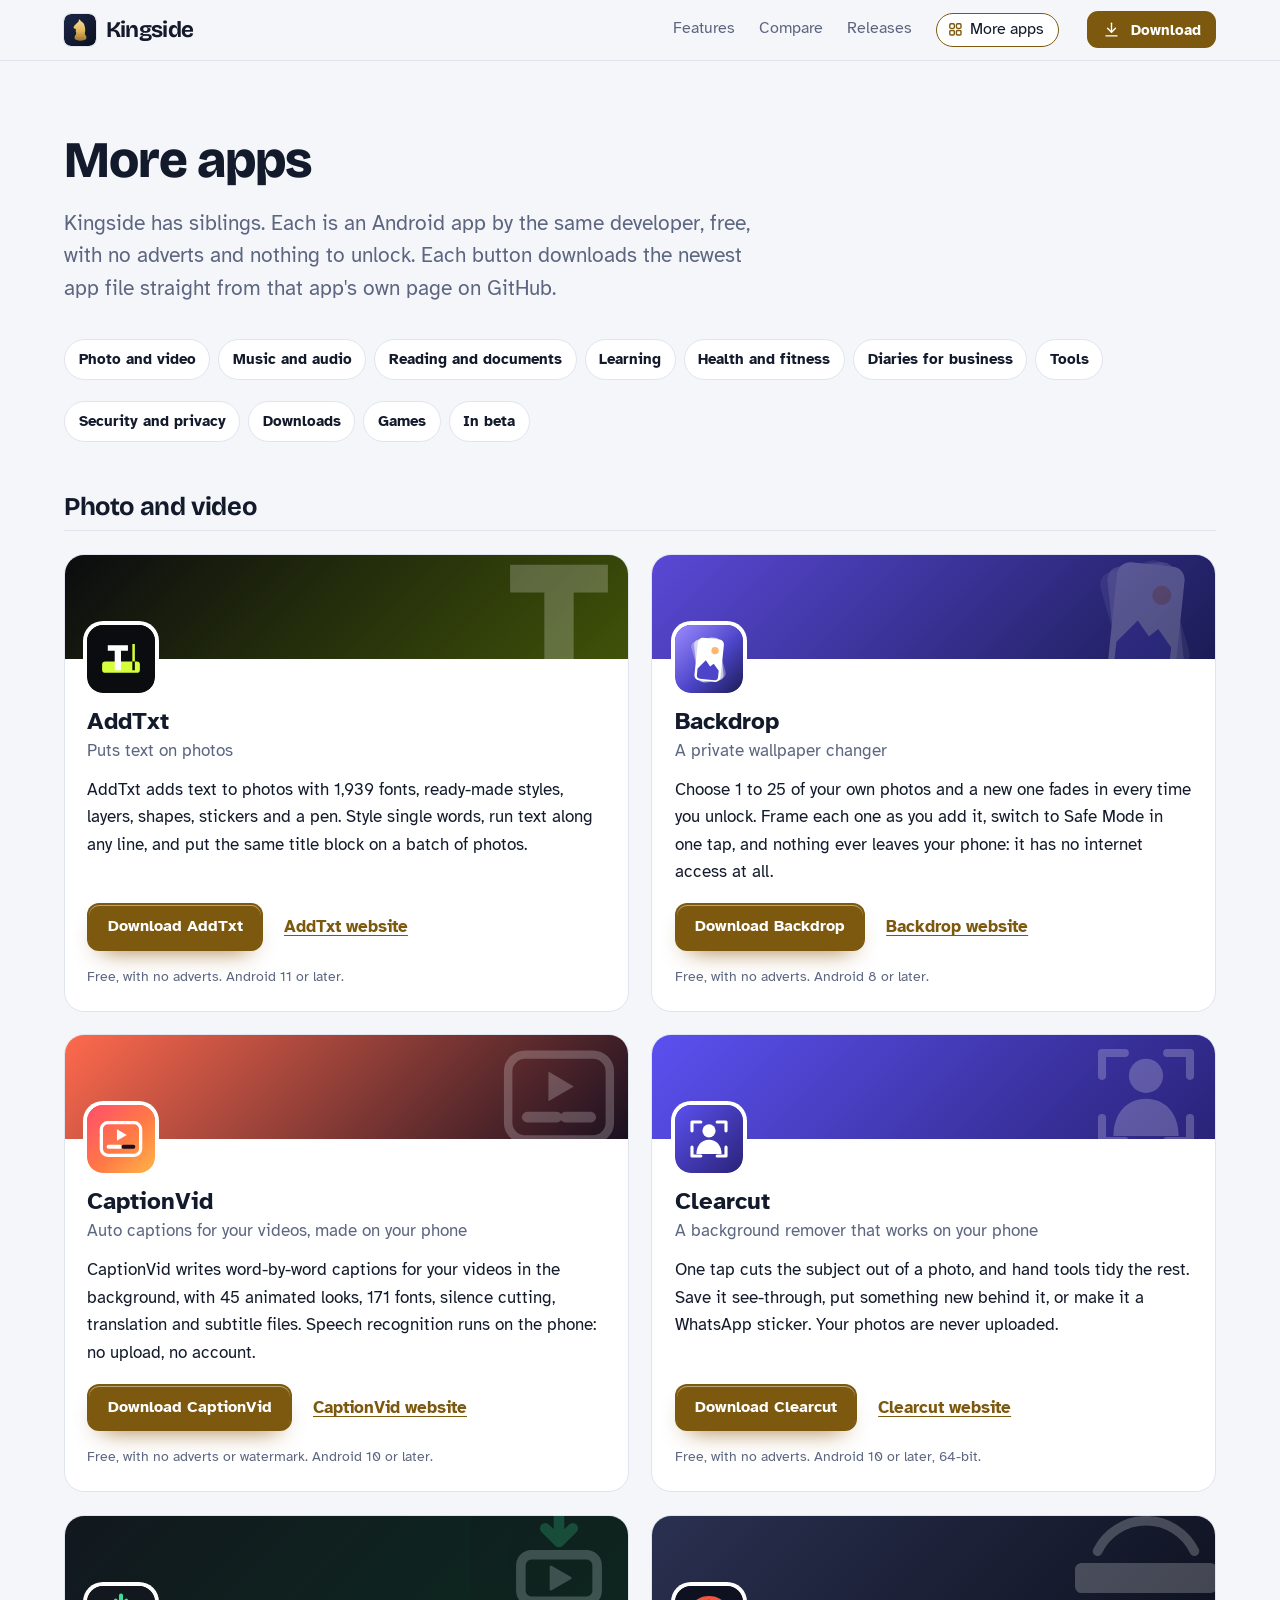
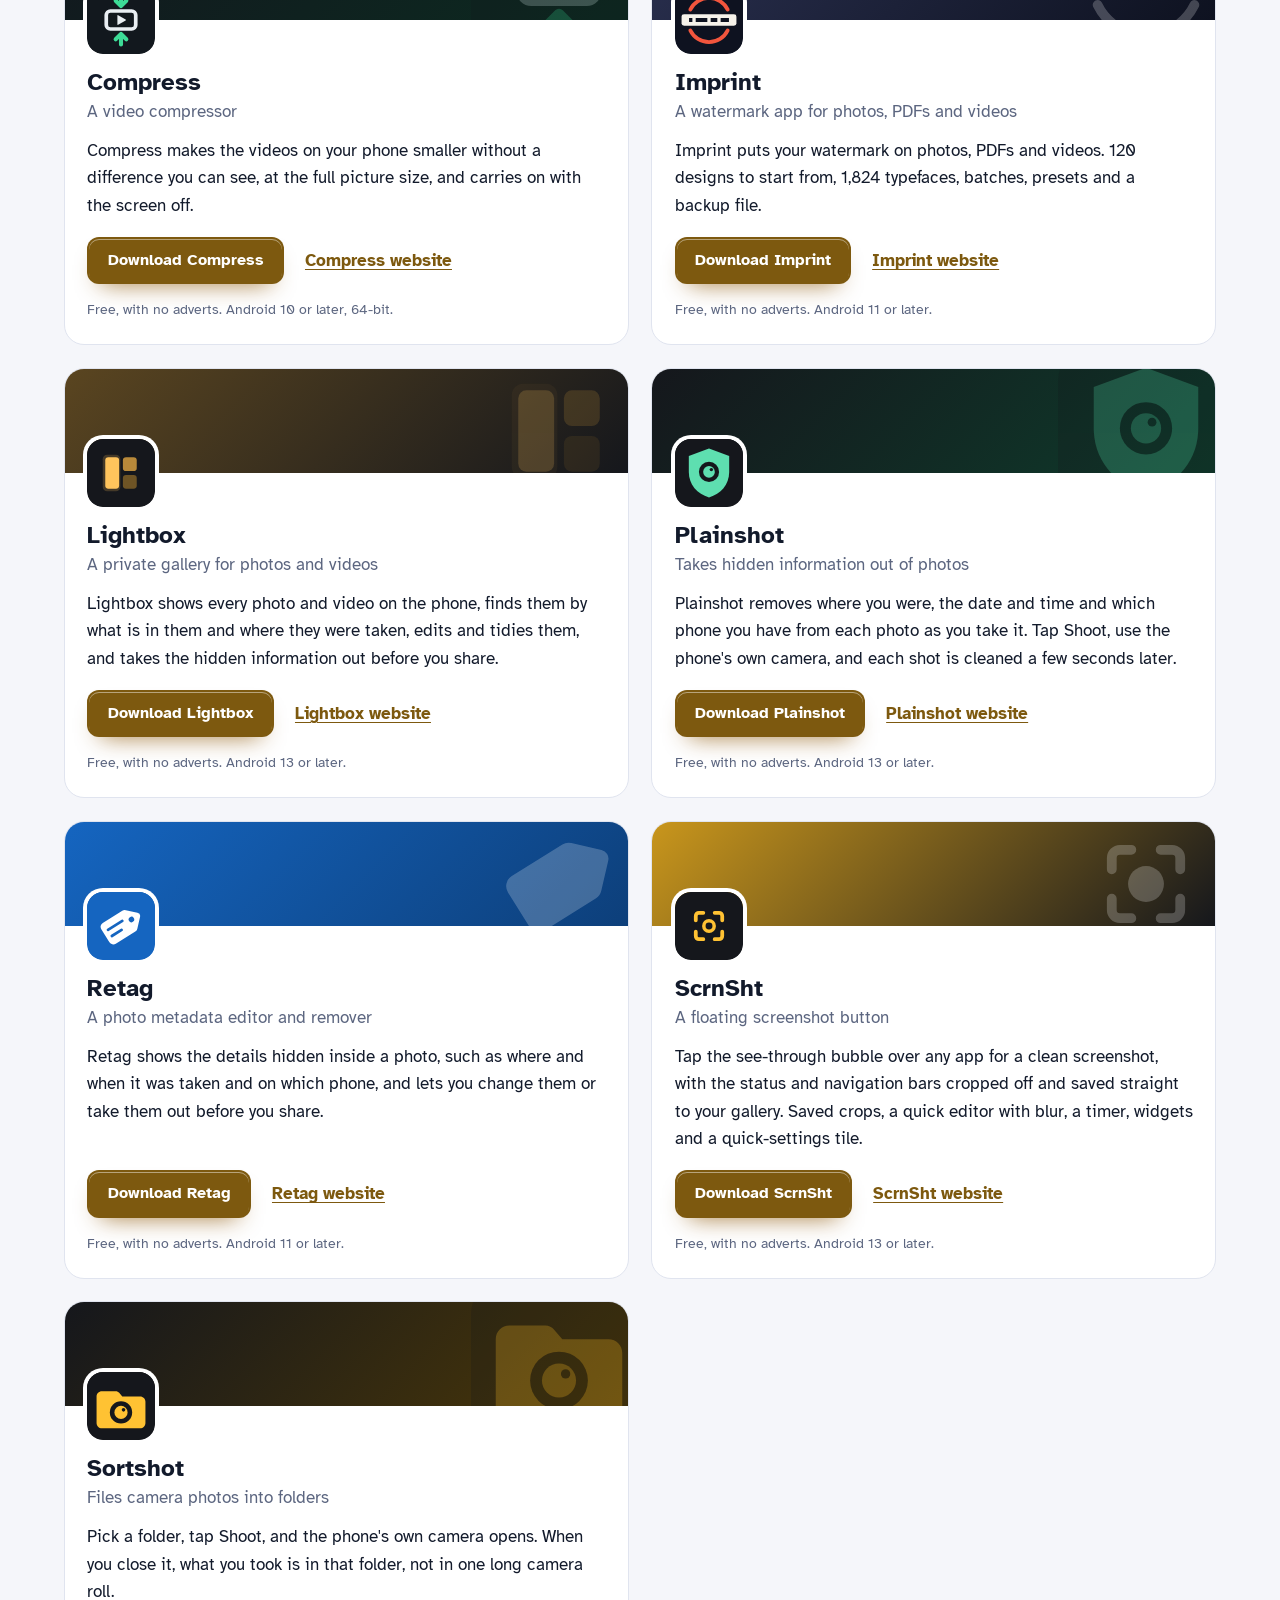
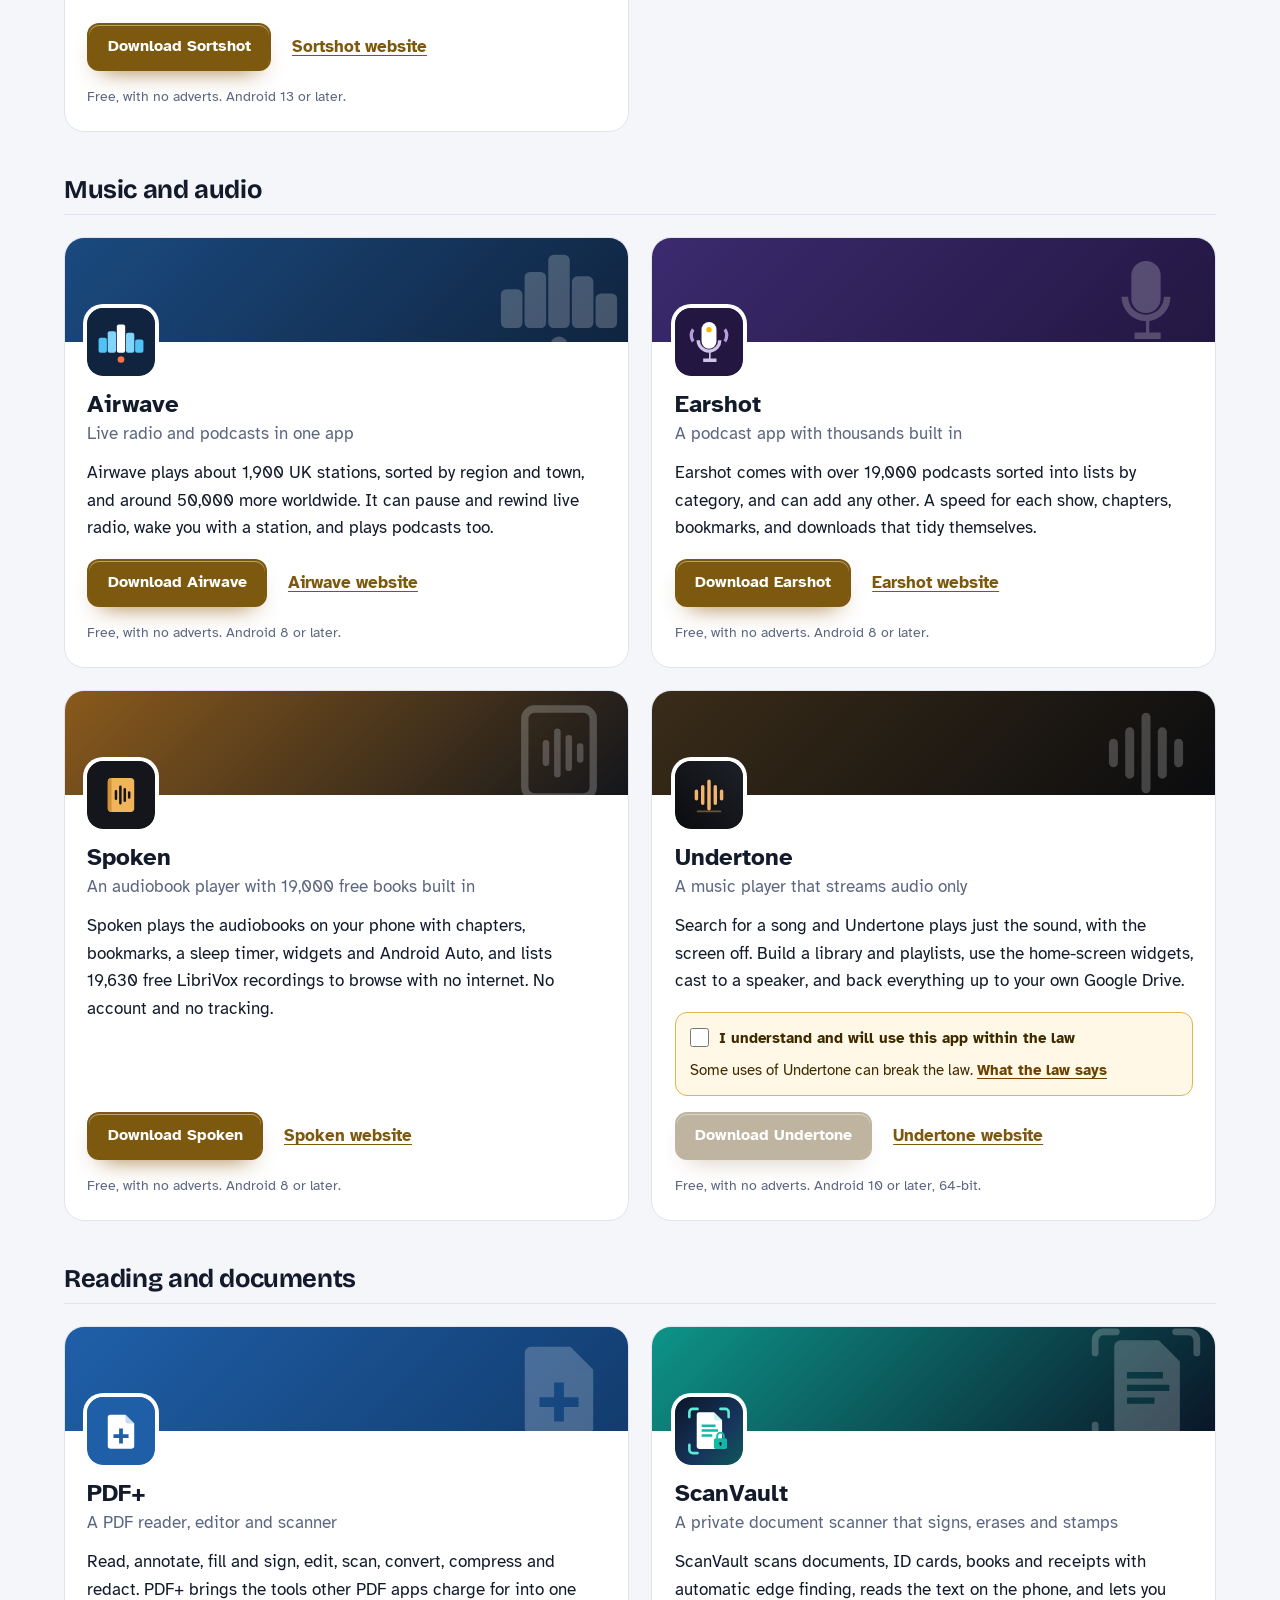
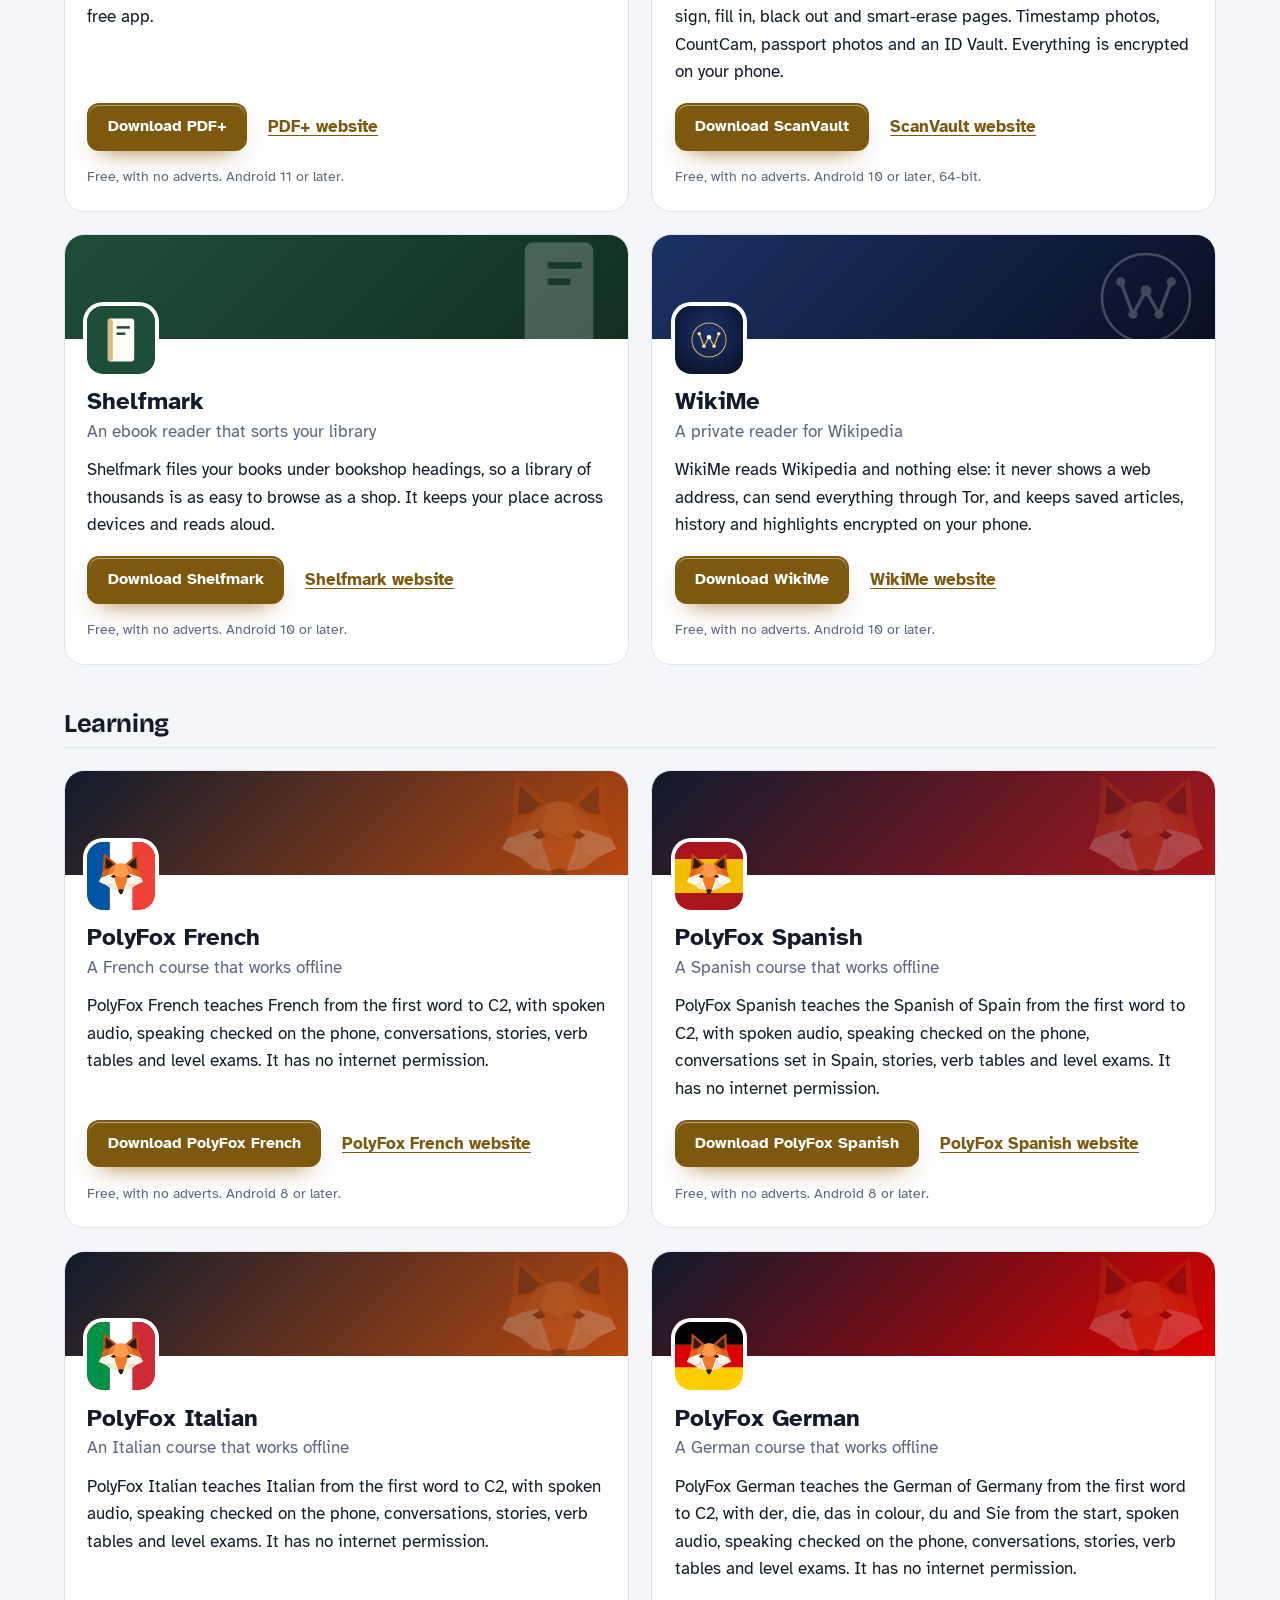
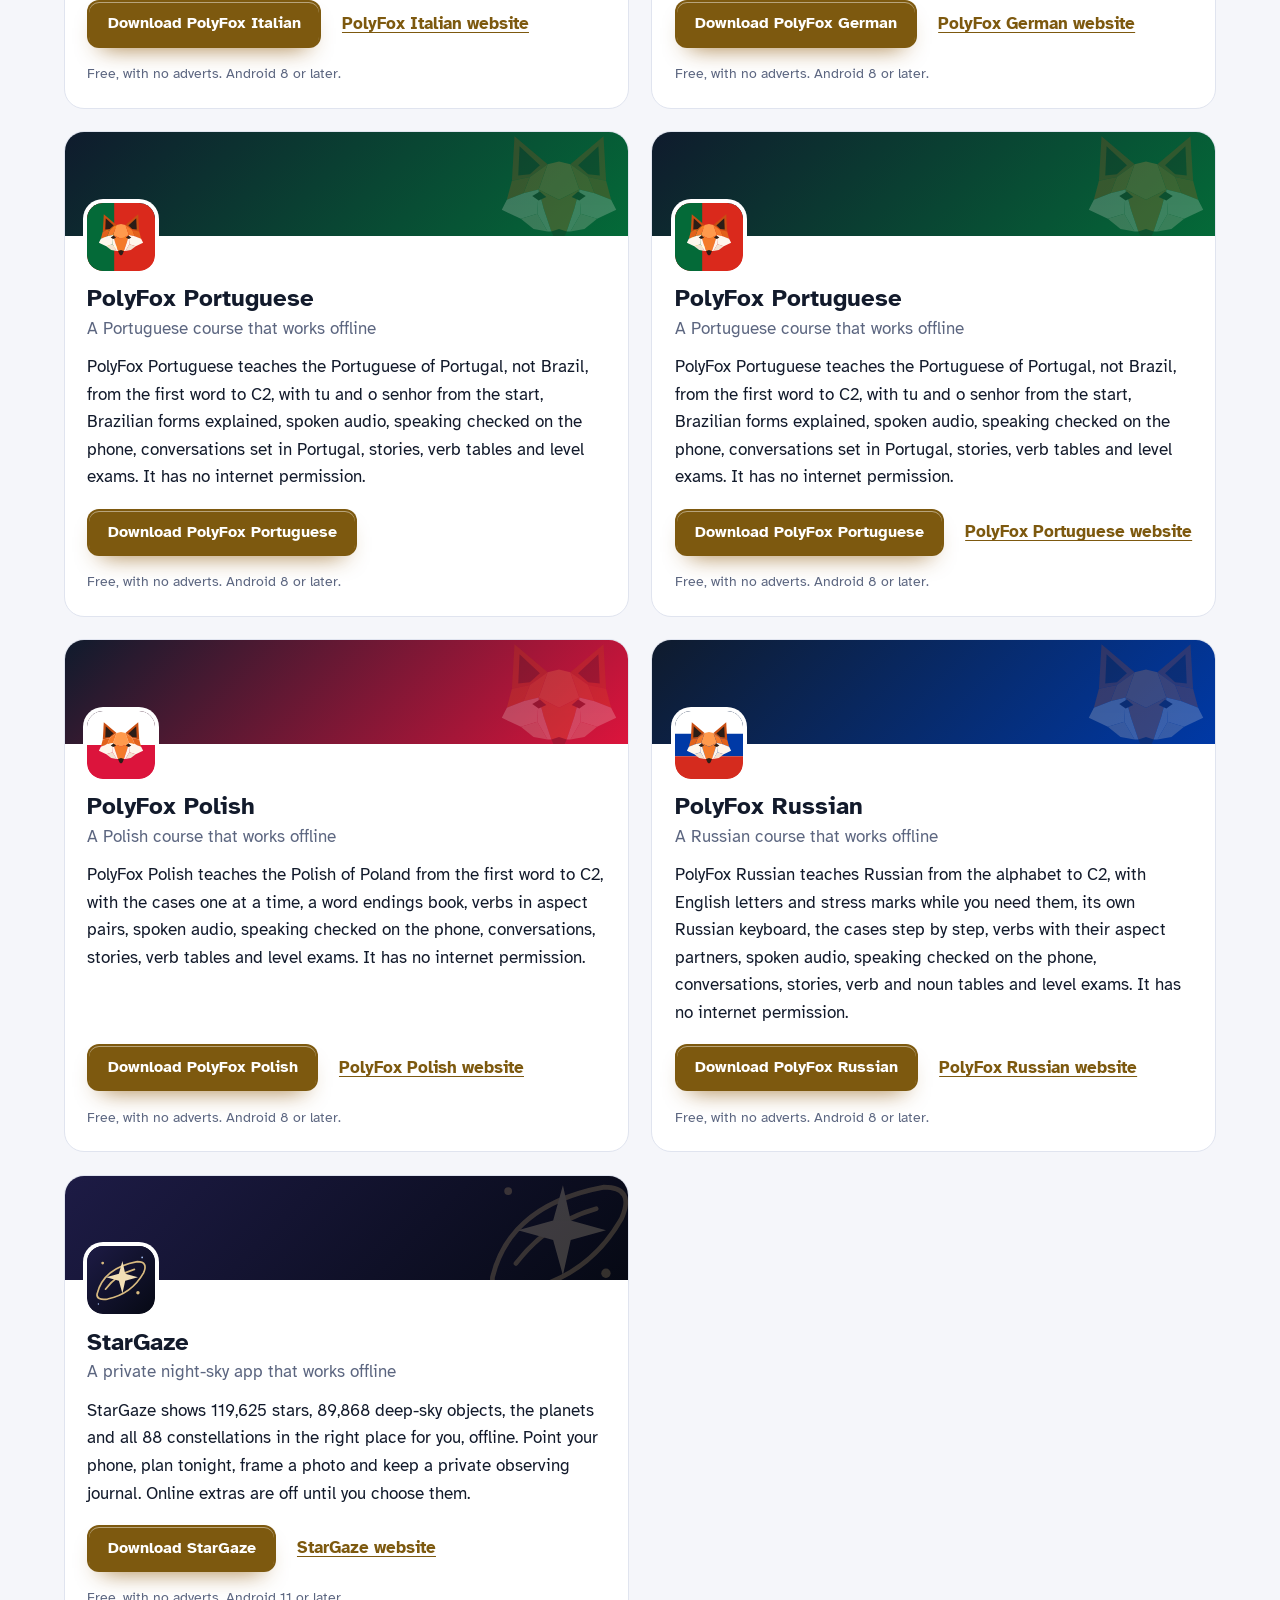
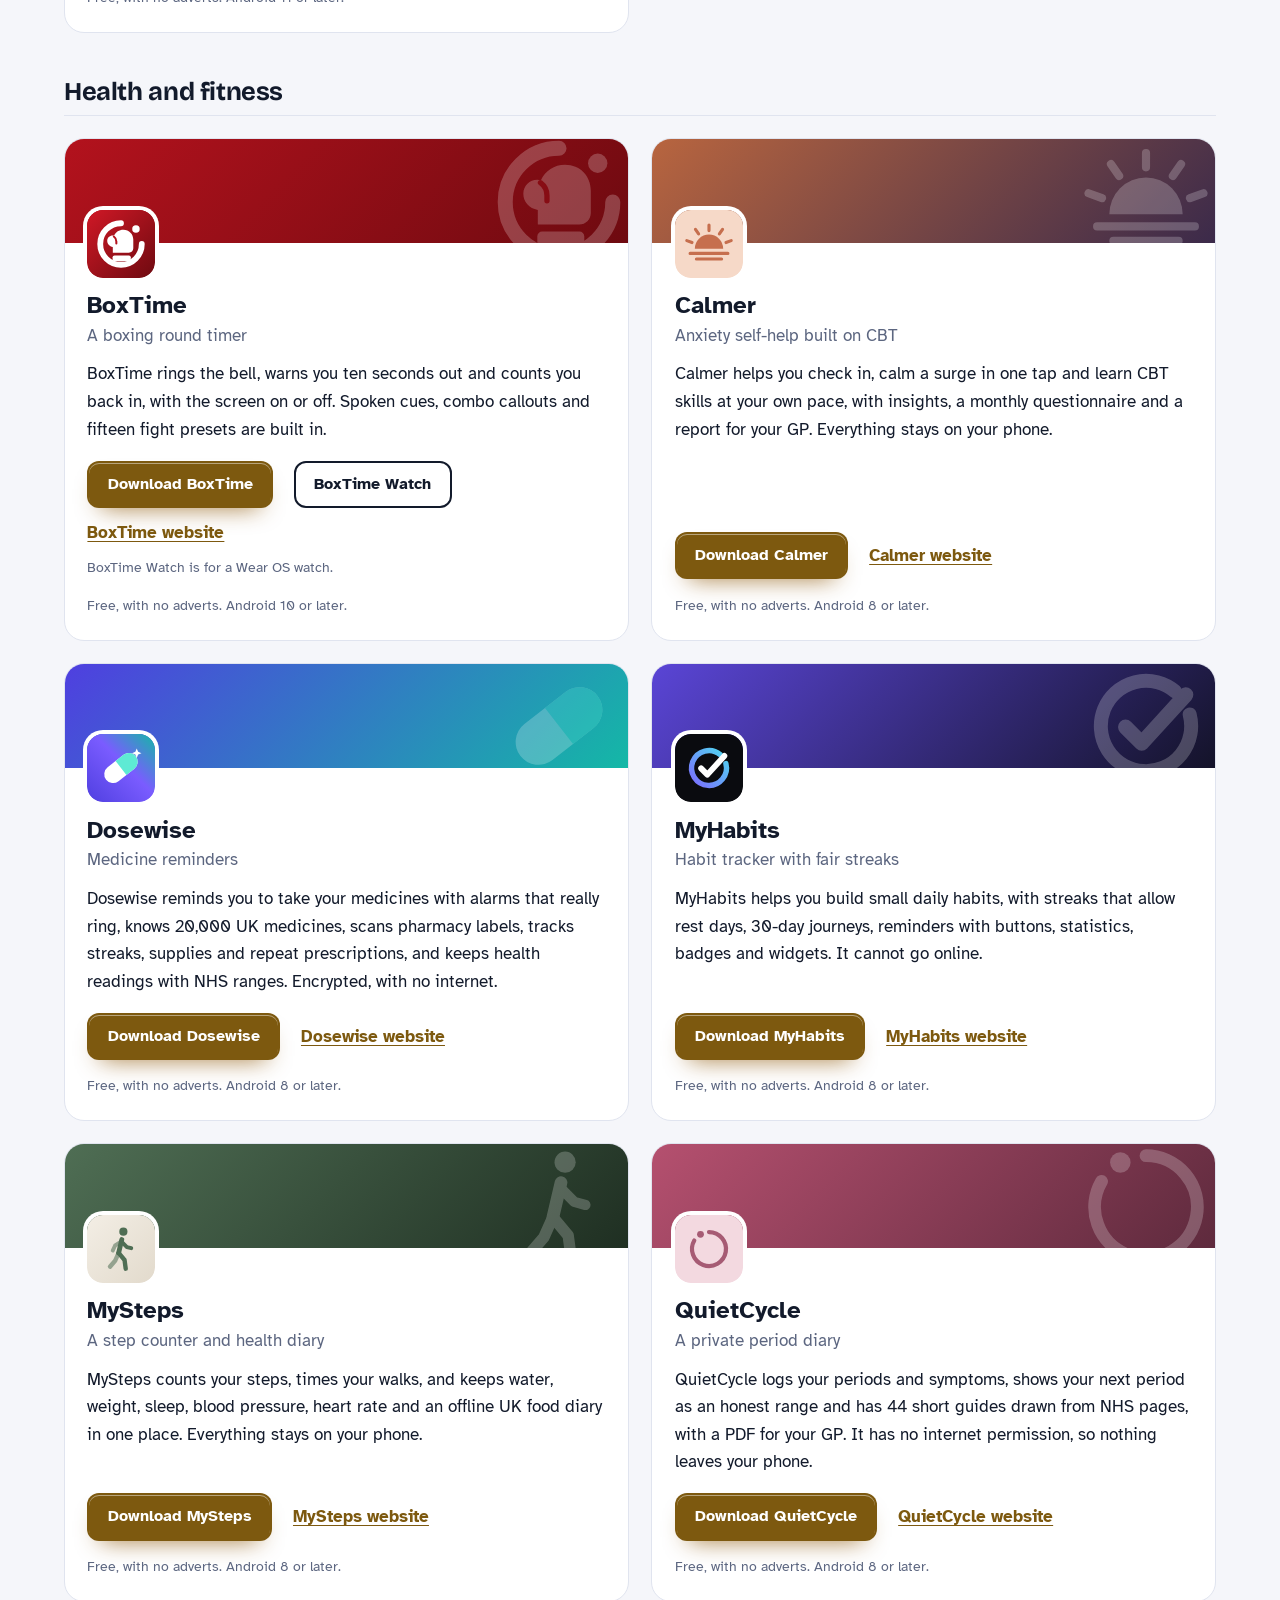
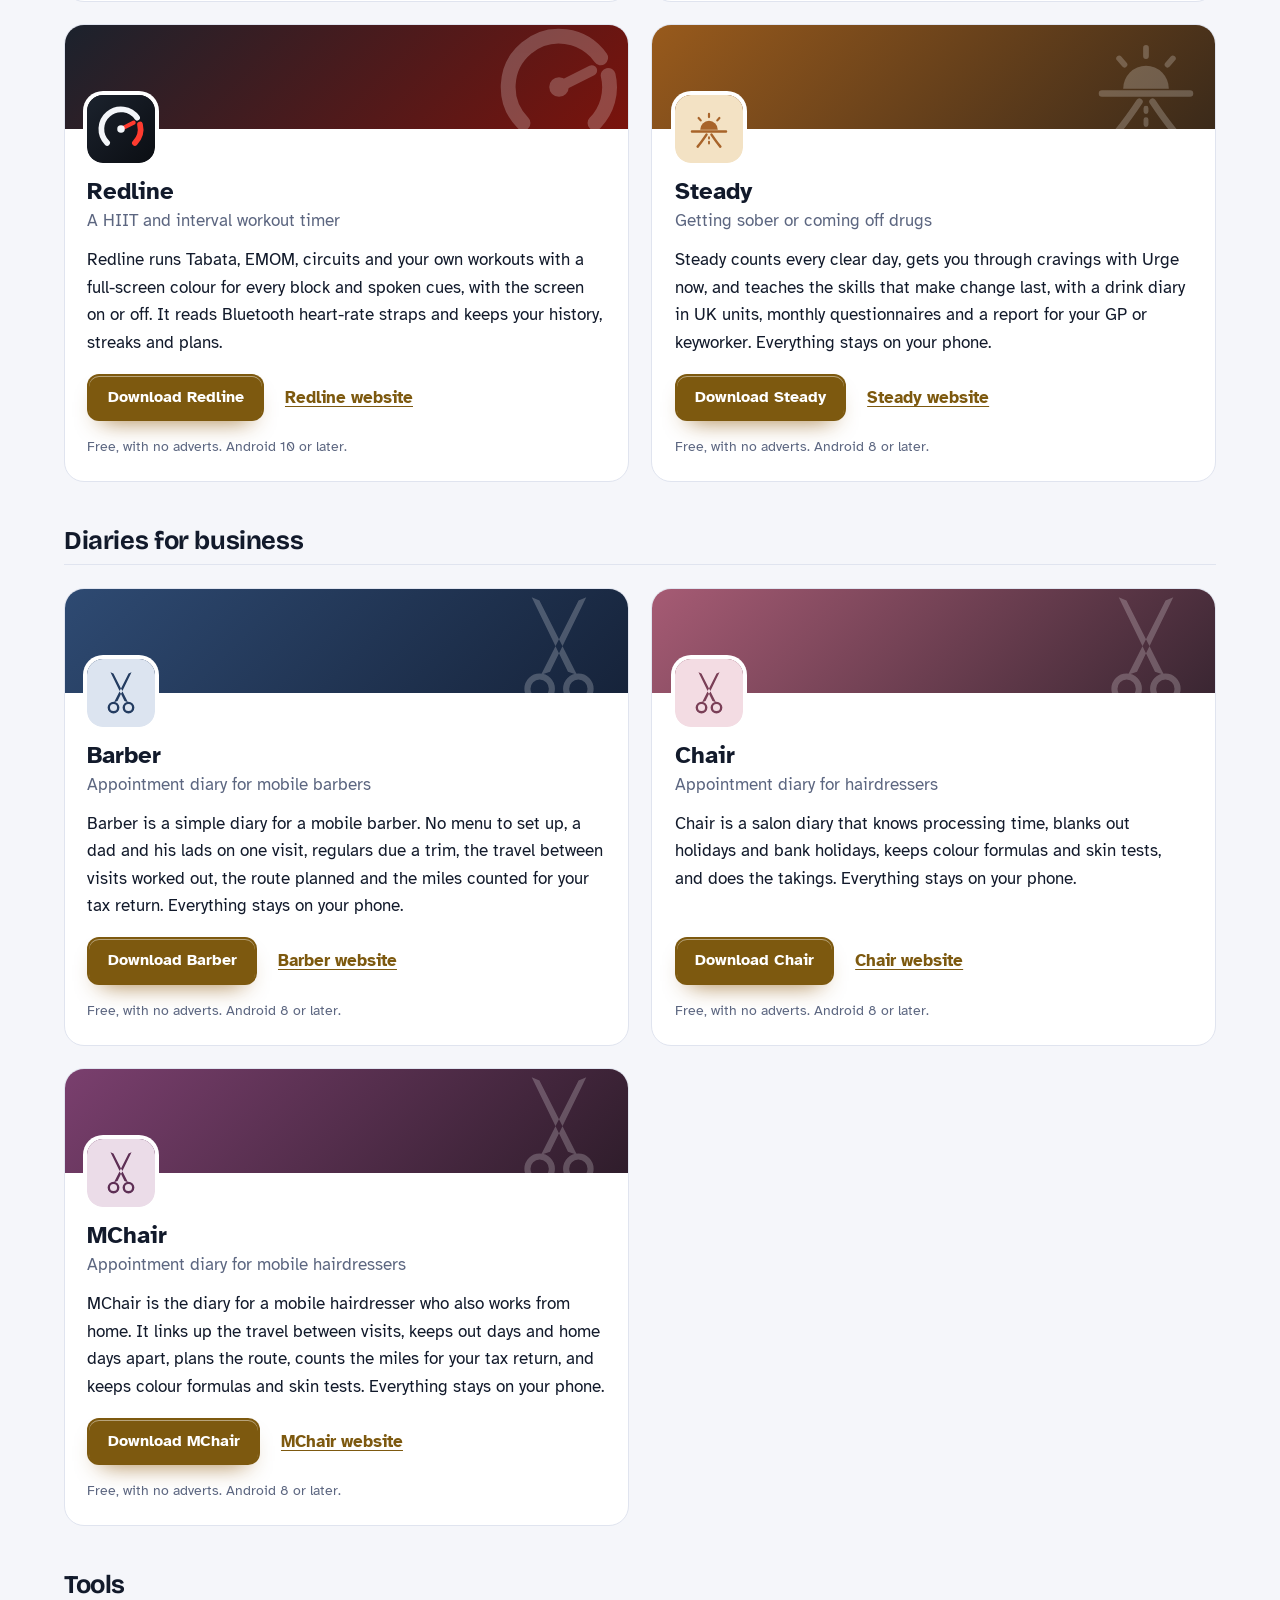
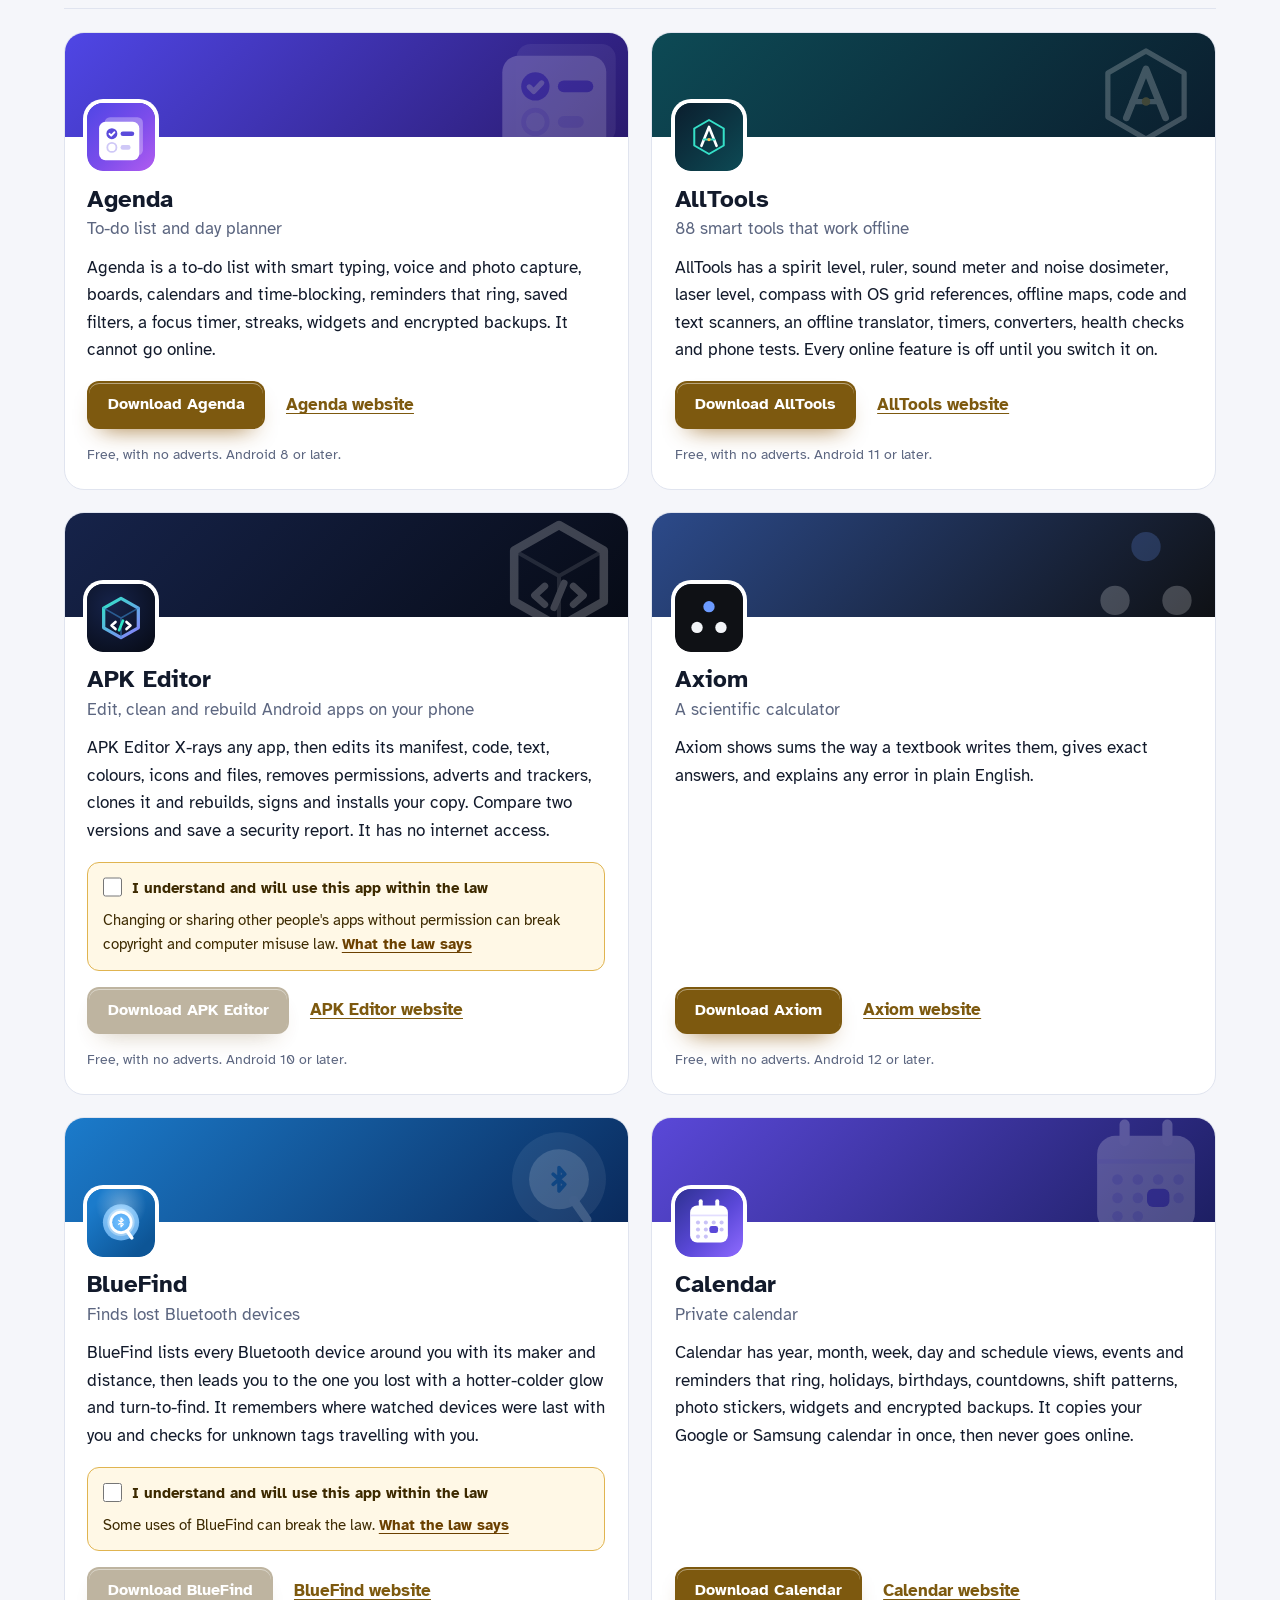
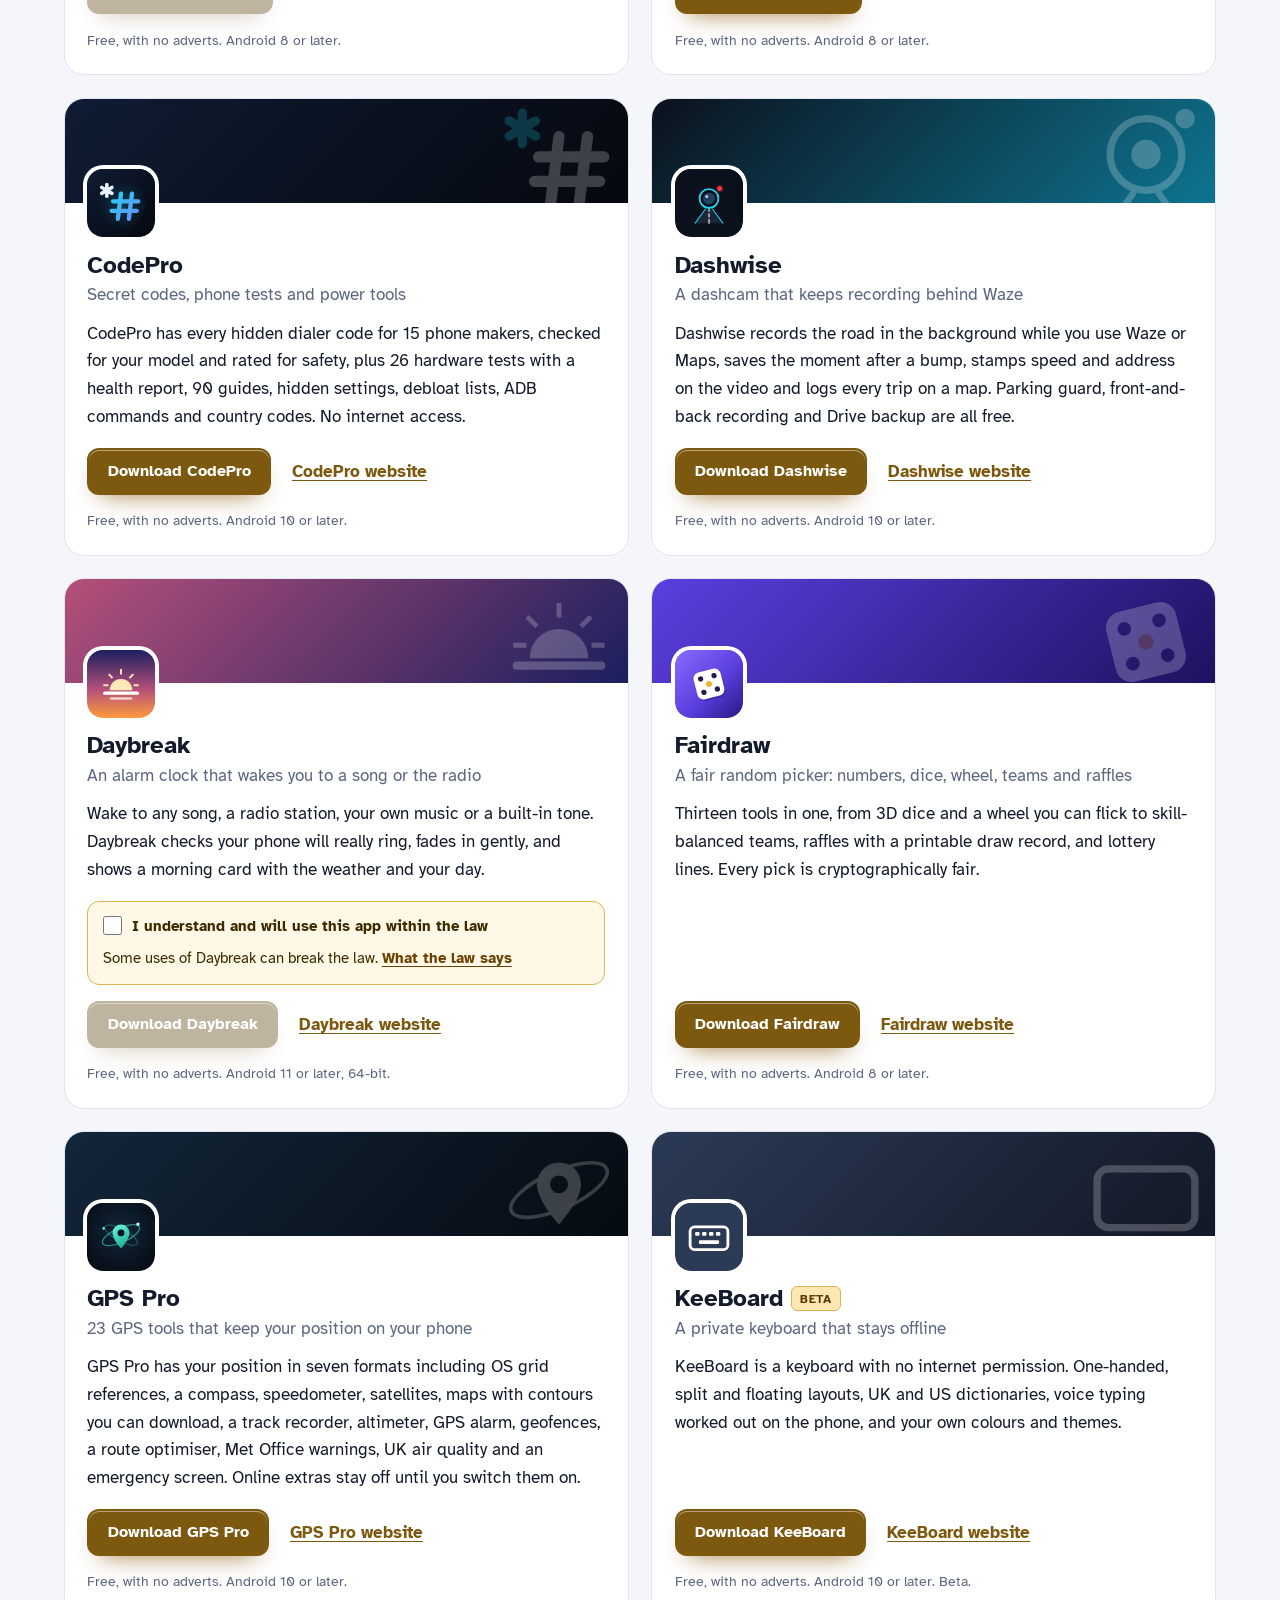
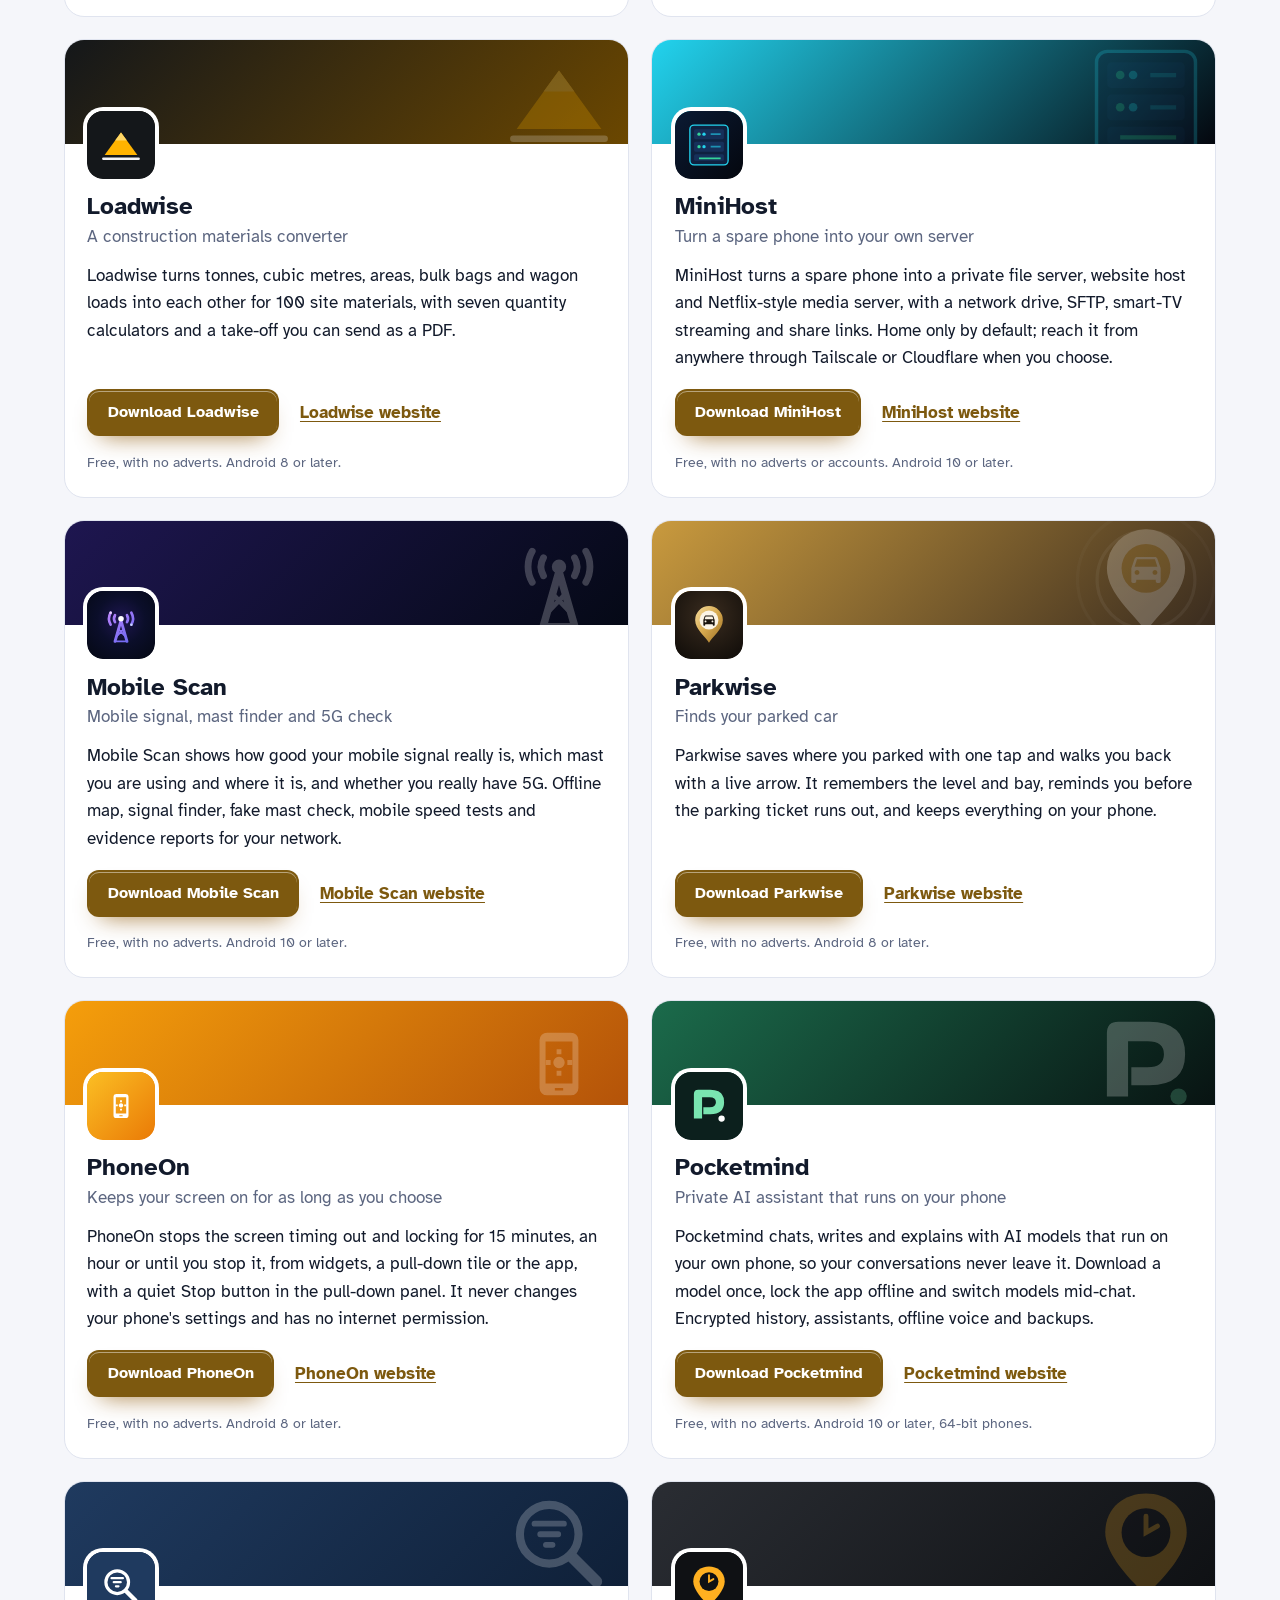
==== commit 62b159de: "More apps: add PolyFox Portuguese" ====
--- a/more-apps.html
+++ b/more-apps.html
@@ -4,7 +4,7 @@
 <meta charset="utf-8">
 <meta name="viewport" content="width=device-width, initial-scale=1">
 <title>More free Android apps from the maker of Kingside</title>
-<meta name="description" content="All 95 free Android apps from the maker of Kingside, in one list by category, each with its download and a link to its website.">
+<meta name="description" content="All 96 free Android apps from the maker of Kingside, in one list by category, each with its download and a link to its website.">
 <meta name="author" content="Jonathan Jackson">
 <link rel="canonical" href="https://customgpter.github.io/kingside/more-apps.html">
 <meta name="theme-color" content="#f5f6fa" media="(prefers-color-scheme: light)">
@@ -12,7 +12,7 @@
 <meta property="og:type" content="website">
 <meta property="og:site_name" content="Kingside">
 <meta property="og:title" content="More free Android apps from the maker of Kingside">
-<meta property="og:description" content="All 95 free Android apps from the maker of Kingside, in one list by category, each with its download and a link to its website.">
+<meta property="og:description" content="All 96 free Android apps from the maker of Kingside, in one list by category, each with its download and a link to its website.">
 <meta property="og:url" content="https://customgpter.github.io/kingside/more-apps.html">
 <meta property="og:image" content="https://customgpter.github.io/kingside/assets/og.png">
 <meta property="og:image:width" content="1200">
@@ -26,7 +26,7 @@
 <link rel="preload" href="./assets/fonts/atkinson-hyperlegible-latin-400-normal.woff2" as="font" type="font/woff2" crossorigin>
 <link rel="stylesheet" href="./assets/site.css?v=1">
 <link rel="stylesheet" href="./assets/house.css?v=1">
-<script type="application/ld+json">{"@context":"https://schema.org","@type":"ItemList","name":"Apps from the maker of Kingside","url":"https://customgpter.github.io/kingside/more-apps.html","itemListElement":[{"@type":"ListItem","position":1,"name":"AddTxt","url":"https://customgpter.github.io/addtxt/"},{"@type":"ListItem","position":2,"name":"Backdrop","url":"https://customgpter.github.io/backdrop/"},{"@type":"ListItem","position":3,"name":"CaptionVid","url":"https://customgpter.github.io/captionvid/"},{"@type":"ListItem","position":4,"name":"Clearcut","url":"https://customgpter.github.io/clearcut/"},{"@type":"ListItem","position":5,"name":"Compress","url":"https://customgpter.github.io/compress/"},{"@type":"ListItem","position":6,"name":"Imprint","url":"https://customgpter.github.io/imprint/"},{"@type":"ListItem","position":7,"name":"Lightbox","url":"https://customgpter.github.io/lightbox/"},{"@type":"ListItem","position":8,"name":"Plainshot","url":"https://customgpter.github.io/plainshot/"},{"@type":"ListItem","position":9,"name":"Retag","url":"https://customgpter.github.io/retag/"},{"@type":"ListItem","position":10,"name":"ScrnSht","url":"https://customgpter.github.io/scrnsht/"},{"@type":"ListItem","position":11,"name":"Sortshot","url":"https://customgpter.github.io/sortshot/"},{"@type":"ListItem","position":12,"name":"Airwave","url":"https://customgpter.github.io/airwave/"},{"@type":"ListItem","position":13,"name":"Earshot","url":"https://customgpter.github.io/earshot/"},{"@type":"ListItem","position":14,"name":"Spoken","url":"https://customgpter.github.io/spoken/"},{"@type":"ListItem","position":15,"name":"Undertone","url":"https://customgpter.github.io/undertone/"},{"@type":"ListItem","position":16,"name":"PDF+","url":"https://customgpter.github.io/pdfplus/"},{"@type":"ListItem","position":17,"name":"ScanVault","url":"https://customgpter.github.io/scanvault/"},{"@type":"ListItem","position":18,"name":"Shelfmark","url":"https://customgpter.github.io/shelfmark/"},{"@type":"ListItem","position":19,"name":"WikiMe","url":"https://customgpter.github.io/wikime/"},{"@type":"ListItem","position":20,"name":"PolyFox French","url":"https://customgpter.github.io/polyfox/"},{"@type":"ListItem","position":21,"name":"PolyFox German","url":"https://customgpter.github.io/polyfox-german/"},{"@type":"ListItem","position":22,"name":"PolyFox Polish","url":"https://customgpter.github.io/polyfox-polish/"},{"@type":"ListItem","position":23,"name":"PolyFox Russian","url":"https://customgpter.github.io/polyfox-russian/"},{"@type":"ListItem","position":24,"name":"StarGaze","url":"https://customgpter.github.io/stargaze/"},{"@type":"ListItem","position":25,"name":"BoxTime","url":"https://customgpter.github.io/boxtime/"},{"@type":"ListItem","position":26,"name":"Calmer","url":"https://customgpter.github.io/calmer/"},{"@type":"ListItem","position":27,"name":"Dosewise","url":"https://customgpter.github.io/dosewise/"},{"@type":"ListItem","position":28,"name":"MyHabits","url":"https://customgpter.github.io/myhabits/"},{"@type":"ListItem","position":29,"name":"MySteps","url":"https://customgpter.github.io/mysteps/"},{"@type":"ListItem","position":30,"name":"QuietCycle","url":"https://customgpter.github.io/quietcycle/"},{"@type":"ListItem","position":31,"name":"Redline","url":"https://customgpter.github.io/redline/"},{"@type":"ListItem","position":32,"name":"Steady","url":"https://customgpter.github.io/steady/"},{"@type":"ListItem","position":33,"name":"Barber","url":"https://customgpter.github.io/barber/"},{"@type":"ListItem","position":34,"name":"Chair","url":"https://customgpter.github.io/chair/"},{"@type":"ListItem","position":35,"name":"MChair","url":"https://customgpter.github.io/mchair/"},{"@type":"ListItem","position":36,"name":"Agenda","url":"https://customgpter.github.io/agenda/"},{"@type":"ListItem","position":37,"name":"AllTools","url":"https://customgpter.github.io/alltools/"},{"@type":"ListItem","position":38,"name":"APK Editor","url":"https://customgpter.github.io/apkeditor/"},{"@type":"ListItem","position":39,"name":"Axiom","url":"https://customgpter.github.io/axiom/"},{"@type":"ListItem","position":40,"name":"BlueFind","url":"https://customgpter.github.io/bluefind/"},{"@type":"ListItem","position":41,"name":"Calendar","url":"https://customgpter.github.io/calendar/"},{"@type":"ListItem","position":42,"name":"CodePro","url":"https://customgpter.github.io/codepro/"},{"@type":"ListItem","position":43,"name":"Dashwise","url":"https://customgpter.github.io/dashwise/"},{"@type":"ListItem","position":44,"name":"Daybreak","url":"https://customgpter.github.io/daybreak/"},{"@type":"ListItem","position":45,"name":"Fairdraw","url":"https://customgpter.github.io/fairdraw/"},{"@type":"ListItem","position":46,"name":"GPS Pro","url":"https://customgpter.github.io/gpspro/"},{"@type":"ListItem","position":47,"name":"KeeBoard","url":"https://customgpter.github.io/keeboard/"},{"@type":"ListItem","position":48,"name":"Loadwise","url":"https://customgpter.github.io/loadwise/"},{"@type":"ListItem","position":49,"name":"MiniHost","url":"https://customgpter.github.io/minihost/"},{"@type":"ListItem","position":50,"name":"Mobile Scan","url":"https://customgpter.github.io/mobilescan/"},{"@type":"ListItem","position":51,"name":"Parkwise","url":"https://customgpter.github.io/parkwise/"},{"@type":"ListItem","position":52,"name":"Pocketmind","url":"https://customgpter.github.io/pocketmind/"},{"@type":"ListItem","position":53,"name":"Refine","url":"https://customgpter.github.io/refine/"},{"@type":"ListItem","position":54,"name":"Shiftwise","url":"https://customgpter.github.io/shiftwise/"},{"@type":"ListItem","position":55,"name":"SimpleCalc","url":"https://customgpter.github.io/simplecalc/"},{"@type":"ListItem","position":56,"name":"Skyline","url":"https://customgpter.github.io/skyline/"},{"@type":"ListItem","position":57,"name":"Slipway","url":"https://customgpter.github.io/slipway/"},{"@type":"ListItem","position":58,"name":"Tagger","url":"https://customgpter.github.io/tagger/"},{"@type":"ListItem","position":59,"name":"TotalClean","url":"https://customgpter.github.io/totalclean/"},{"@type":"ListItem","position":60,"name":"TVLink","url":"https://customgpter.github.io/tvlink/"},{"@type":"ListItem","position":61,"name":"Unbox","url":"https://customgpter.github.io/unbox/"},{"@type":"ListItem","position":62,"name":"WhatsKeep","url":"https://customgpter.github.io/whatskeep/"},{"@type":"ListItem","position":63,"name":"WiFi Scan","url":"https://customgpter.github.io/wifiscan/"},{"@type":"ListItem","position":64,"name":"Auditly","url":"https://customgpter.github.io/auditly/"},{"@type":"ListItem","position":65,"name":"Backchannel","url":"https://customgpter.github.io/backchannel/"},{"@type":"ListItem","position":66,"name":"ENotes","url":"https://customgpter.github.io/enotes/"},{"@type":"ListItem","position":67,"name":"FindMe","url":"https://customgpter.github.io/findme/"},{"@type":"ListItem","position":68,"name":"iLock","url":"https://customgpter.github.io/ilock/"},{"@type":"ListItem","position":69,"name":"ImSafe","url":"https://customgpter.github.io/imsafe/"},{"@type":"ListItem","position":70,"name":"IShred","url":"https://customgpter.github.io/ishred/"},{"@type":"ListItem","position":71,"name":"LockBox","url":"https://customgpter.github.io/lockbox/"},{"@type":"ListItem","position":72,"name":"PassVault","url":"https://customgpter.github.io/passvault/"},{"@type":"ListItem","position":73,"name":"SpyFind","url":"https://customgpter.github.io/spyfind/"},{"@type":"ListItem","position":74,"name":"TextWipe","url":"https://customgpter.github.io/textwipe/"},{"@type":"ListItem","position":75,"name":"Tracewire","url":"https://customgpter.github.io/tracewire/"},{"@type":"ListItem","position":76,"name":"Vigil","url":"https://customgpter.github.io/vigil/"},{"@type":"ListItem","position":77,"name":"Grab","url":"https://customgpter.github.io/grab/"},{"@type":"ListItem","position":78,"name":"Swarm","url":"https://customgpter.github.io/swarm/"},{"@type":"ListItem","position":79,"name":"Plane Games","url":"https://customgpter.github.io/plane-games/"},{"@type":"ListItem","position":80,"name":"Ninefold","url":"https://customgpter.github.io/ninefold/"},{"@type":"ListItem","position":81,"name":"Cubewise","url":"https://customgpter.github.io/cubewise/"},{"@type":"ListItem","position":82,"name":"Tilewise","url":"https://customgpter.github.io/tilewise/"},{"@type":"ListItem","position":83,"name":"Letterwise","url":"https://customgpter.github.io/letterwise/"},{"@type":"ListItem","position":84,"name":"Kingside","url":"https://customgpter.github.io/kingside/"},{"@type":"ListItem","position":85,"name":"Deckhand","url":"https://customgpter.github.io/deckhand/"},{"@type":"ListItem","position":86,"name":"SNESForge","url":"https://customgpter.github.io/snesforge/"},{"@type":"ListItem","position":87,"name":"Fame Boy","url":"https://customgpter.github.io/fameboy/"},{"@type":"ListItem","position":88,"name":"PSPPro","url":"https://customgpter.github.io/psppro/"},{"@type":"ListItem","position":89,"name":"MegaGen","url":"https://customgpter.github.io/megagen/"},{"@type":"ListItem","position":90,"name":"QVR","url":"https://customgpter.github.io/qvr/"},{"@type":"ListItem","position":91,"name":"QVR Watch","url":"https://customgpter.github.io/qvr-watch/"},{"@type":"ListItem","position":92,"name":"QVRLite","url":"https://customgpter.github.io/qvrlite/"},{"@type":"ListItem","position":93,"name":"Onionz","url":"https://customgpter.github.io/onionz/"},{"@type":"ListItem","position":94,"name":"OnionzWeb","url":"https://customgpter.github.io/onionzweb/"}]}</script>
+<script type="application/ld+json">{"@context":"https://schema.org","@type":"ItemList","name":"Apps from the maker of Kingside","url":"https://customgpter.github.io/kingside/more-apps.html","itemListElement":[{"@type":"ListItem","position":1,"name":"AddTxt","url":"https://customgpter.github.io/addtxt/"},{"@type":"ListItem","position":2,"name":"Backdrop","url":"https://customgpter.github.io/backdrop/"},{"@type":"ListItem","position":3,"name":"CaptionVid","url":"https://customgpter.github.io/captionvid/"},{"@type":"ListItem","position":4,"name":"Clearcut","url":"https://customgpter.github.io/clearcut/"},{"@type":"ListItem","position":5,"name":"Compress","url":"https://customgpter.github.io/compress/"},{"@type":"ListItem","position":6,"name":"Imprint","url":"https://customgpter.github.io/imprint/"},{"@type":"ListItem","position":7,"name":"Lightbox","url":"https://customgpter.github.io/lightbox/"},{"@type":"ListItem","position":8,"name":"Plainshot","url":"https://customgpter.github.io/plainshot/"},{"@type":"ListItem","position":9,"name":"Retag","url":"https://customgpter.github.io/retag/"},{"@type":"ListItem","position":10,"name":"ScrnSht","url":"https://customgpter.github.io/scrnsht/"},{"@type":"ListItem","position":11,"name":"Sortshot","url":"https://customgpter.github.io/sortshot/"},{"@type":"ListItem","position":12,"name":"Airwave","url":"https://customgpter.github.io/airwave/"},{"@type":"ListItem","position":13,"name":"Earshot","url":"https://customgpter.github.io/earshot/"},{"@type":"ListItem","position":14,"name":"Spoken","url":"https://customgpter.github.io/spoken/"},{"@type":"ListItem","position":15,"name":"Undertone","url":"https://customgpter.github.io/undertone/"},{"@type":"ListItem","position":16,"name":"PDF+","url":"https://customgpter.github.io/pdfplus/"},{"@type":"ListItem","position":17,"name":"ScanVault","url":"https://customgpter.github.io/scanvault/"},{"@type":"ListItem","position":18,"name":"Shelfmark","url":"https://customgpter.github.io/shelfmark/"},{"@type":"ListItem","position":19,"name":"WikiMe","url":"https://customgpter.github.io/wikime/"},{"@type":"ListItem","position":20,"name":"PolyFox French","url":"https://customgpter.github.io/polyfox/"},{"@type":"ListItem","position":21,"name":"PolyFox German","url":"https://customgpter.github.io/polyfox-german/"},{"@type":"ListItem","position":22,"name":"PolyFox Portuguese","url":"https://customgpter.github.io/polyfox-portuguese/"},{"@type":"ListItem","position":23,"name":"PolyFox Polish","url":"https://customgpter.github.io/polyfox-polish/"},{"@type":"ListItem","position":24,"name":"PolyFox Russian","url":"https://customgpter.github.io/polyfox-russian/"},{"@type":"ListItem","position":25,"name":"StarGaze","url":"https://customgpter.github.io/stargaze/"},{"@type":"ListItem","position":26,"name":"BoxTime","url":"https://customgpter.github.io/boxtime/"},{"@type":"ListItem","position":27,"name":"Calmer","url":"https://customgpter.github.io/calmer/"},{"@type":"ListItem","position":28,"name":"Dosewise","url":"https://customgpter.github.io/dosewise/"},{"@type":"ListItem","position":29,"name":"MyHabits","url":"https://customgpter.github.io/myhabits/"},{"@type":"ListItem","position":30,"name":"MySteps","url":"https://customgpter.github.io/mysteps/"},{"@type":"ListItem","position":31,"name":"QuietCycle","url":"https://customgpter.github.io/quietcycle/"},{"@type":"ListItem","position":32,"name":"Redline","url":"https://customgpter.github.io/redline/"},{"@type":"ListItem","position":33,"name":"Steady","url":"https://customgpter.github.io/steady/"},{"@type":"ListItem","position":34,"name":"Barber","url":"https://customgpter.github.io/barber/"},{"@type":"ListItem","position":35,"name":"Chair","url":"https://customgpter.github.io/chair/"},{"@type":"ListItem","position":36,"name":"MChair","url":"https://customgpter.github.io/mchair/"},{"@type":"ListItem","position":37,"name":"Agenda","url":"https://customgpter.github.io/agenda/"},{"@type":"ListItem","position":38,"name":"AllTools","url":"https://customgpter.github.io/alltools/"},{"@type":"ListItem","position":39,"name":"APK Editor","url":"https://customgpter.github.io/apkeditor/"},{"@type":"ListItem","position":40,"name":"Axiom","url":"https://customgpter.github.io/axiom/"},{"@type":"ListItem","position":41,"name":"BlueFind","url":"https://customgpter.github.io/bluefind/"},{"@type":"ListItem","position":42,"name":"Calendar","url":"https://customgpter.github.io/calendar/"},{"@type":"ListItem","position":43,"name":"CodePro","url":"https://customgpter.github.io/codepro/"},{"@type":"ListItem","position":44,"name":"Dashwise","url":"https://customgpter.github.io/dashwise/"},{"@type":"ListItem","position":45,"name":"Daybreak","url":"https://customgpter.github.io/daybreak/"},{"@type":"ListItem","position":46,"name":"Fairdraw","url":"https://customgpter.github.io/fairdraw/"},{"@type":"ListItem","position":47,"name":"GPS Pro","url":"https://customgpter.github.io/gpspro/"},{"@type":"ListItem","position":48,"name":"KeeBoard","url":"https://customgpter.github.io/keeboard/"},{"@type":"ListItem","position":49,"name":"Loadwise","url":"https://customgpter.github.io/loadwise/"},{"@type":"ListItem","position":50,"name":"MiniHost","url":"https://customgpter.github.io/minihost/"},{"@type":"ListItem","position":51,"name":"Mobile Scan","url":"https://customgpter.github.io/mobilescan/"},{"@type":"ListItem","position":52,"name":"Parkwise","url":"https://customgpter.github.io/parkwise/"},{"@type":"ListItem","position":53,"name":"Pocketmind","url":"https://customgpter.github.io/pocketmind/"},{"@type":"ListItem","position":54,"name":"Refine","url":"https://customgpter.github.io/refine/"},{"@type":"ListItem","position":55,"name":"Shiftwise","url":"https://customgpter.github.io/shiftwise/"},{"@type":"ListItem","position":56,"name":"SimpleCalc","url":"https://customgpter.github.io/simplecalc/"},{"@type":"ListItem","position":57,"name":"Skyline","url":"https://customgpter.github.io/skyline/"},{"@type":"ListItem","position":58,"name":"Slipway","url":"https://customgpter.github.io/slipway/"},{"@type":"ListItem","position":59,"name":"Tagger","url":"https://customgpter.github.io/tagger/"},{"@type":"ListItem","position":60,"name":"TotalClean","url":"https://customgpter.github.io/totalclean/"},{"@type":"ListItem","position":61,"name":"TVLink","url":"https://customgpter.github.io/tvlink/"},{"@type":"ListItem","position":62,"name":"Unbox","url":"https://customgpter.github.io/unbox/"},{"@type":"ListItem","position":63,"name":"WhatsKeep","url":"https://customgpter.github.io/whatskeep/"},{"@type":"ListItem","position":64,"name":"WiFi Scan","url":"https://customgpter.github.io/wifiscan/"},{"@type":"ListItem","position":65,"name":"Auditly","url":"https://customgpter.github.io/auditly/"},{"@type":"ListItem","position":66,"name":"Backchannel","url":"https://customgpter.github.io/backchannel/"},{"@type":"ListItem","position":67,"name":"ENotes","url":"https://customgpter.github.io/enotes/"},{"@type":"ListItem","position":68,"name":"FindMe","url":"https://customgpter.github.io/findme/"},{"@type":"ListItem","position":69,"name":"iLock","url":"https://customgpter.github.io/ilock/"},{"@type":"ListItem","position":70,"name":"ImSafe","url":"https://customgpter.github.io/imsafe/"},{"@type":"ListItem","position":71,"name":"IShred","url":"https://customgpter.github.io/ishred/"},{"@type":"ListItem","position":72,"name":"LockBox","url":"https://customgpter.github.io/lockbox/"},{"@type":"ListItem","position":73,"name":"PassVault","url":"https://customgpter.github.io/passvault/"},{"@type":"ListItem","position":74,"name":"SpyFind","url":"https://customgpter.github.io/spyfind/"},{"@type":"ListItem","position":75,"name":"TextWipe","url":"https://customgpter.github.io/textwipe/"},{"@type":"ListItem","position":76,"name":"Tracewire","url":"https://customgpter.github.io/tracewire/"},{"@type":"ListItem","position":77,"name":"Vigil","url":"https://customgpter.github.io/vigil/"},{"@type":"ListItem","position":78,"name":"Grab","url":"https://customgpter.github.io/grab/"},{"@type":"ListItem","position":79,"name":"Swarm","url":"https://customgpter.github.io/swarm/"},{"@type":"ListItem","position":80,"name":"Plane Games","url":"https://customgpter.github.io/plane-games/"},{"@type":"ListItem","position":81,"name":"Ninefold","url":"https://customgpter.github.io/ninefold/"},{"@type":"ListItem","position":82,"name":"Cubewise","url":"https://customgpter.github.io/cubewise/"},{"@type":"ListItem","position":83,"name":"Tilewise","url":"https://customgpter.github.io/tilewise/"},{"@type":"ListItem","position":84,"name":"Letterwise","url":"https://customgpter.github.io/letterwise/"},{"@type":"ListItem","position":85,"name":"Kingside","url":"https://customgpter.github.io/kingside/"},{"@type":"ListItem","position":86,"name":"Deckhand","url":"https://customgpter.github.io/deckhand/"},{"@type":"ListItem","position":87,"name":"SNESForge","url":"https://customgpter.github.io/snesforge/"},{"@type":"ListItem","position":88,"name":"Fame Boy","url":"https://customgpter.github.io/fameboy/"},{"@type":"ListItem","position":89,"name":"PSPPro","url":"https://customgpter.github.io/psppro/"},{"@type":"ListItem","position":90,"name":"MegaGen","url":"https://customgpter.github.io/megagen/"},{"@type":"ListItem","position":91,"name":"QVR","url":"https://customgpter.github.io/qvr/"},{"@type":"ListItem","position":92,"name":"QVR Watch","url":"https://customgpter.github.io/qvr-watch/"},{"@type":"ListItem","position":93,"name":"QVRLite","url":"https://customgpter.github.io/qvrlite/"},{"@type":"ListItem","position":94,"name":"Onionz","url":"https://customgpter.github.io/onionz/"},{"@type":"ListItem","position":95,"name":"OnionzWeb","url":"https://customgpter.github.io/onionzweb/"}]}</script>
 <link rel="stylesheet" href="./assets/apps-list.css?v=1">
 <script src="./assets/apps-list.js?v=1" defer></script>
 </head>
@@ -70,7 +70,7 @@
 <div class="mapps-group" role="group" aria-labelledby="apps-learning"><h2 class="mapps-cat" id="apps-learning">Learning</h2>
 <ul class="mapps"><li class="mapp" style="--b:#0f1b2d;--b2:#b8480f"><div class="mapp-cover" aria-hidden="true"><svg viewBox="0 0 108 108"><polygon fill="#C94E12" points="26.7,17.9 47.0,35.1 36.1,42.9 25.1,45.2"/><polygon fill="#C94E12" points="82.9,45.2 71.9,42.9 61.0,35.1 81.3,17.9"/><polygon fill="#2B1D17" points="29.8,24.1 42.3,35.8 36.1,41.3 29.0,42.1"/><polygon fill="#2B1D17" points="79.0,42.1 71.9,41.3 65.7,35.8 78.2,24.1"/><polygon fill="#FF9A4D" points="54.0,33.5 47.0,35.1 41.5,50.7 54.0,56.9"/><polygon fill="#FF9A4D" points="54.0,56.9 66.5,50.7 61.0,35.1 54.0,33.5"/><polygon fill="#F47A2A" points="47.0,35.1 36.1,42.9 32.2,53.0 41.5,50.7"/><polygon fill="#F47A2A" points="66.5,50.7 75.8,53.0 71.9,42.9 61.0,35.1"/><polygon fill="#E2611A" points="36.1,42.9 25.1,45.2 22.0,56.9 32.2,53.0"/><polygon fill="#E2611A" points="75.8,53.0 86.0,56.9 82.9,45.2 71.9,42.9"/><polygon fill="#FFF6EC" points="32.2,53.0 22.0,56.9 18.9,63.1 30.6,68.6 40.7,65.5 41.5,50.7"/><polygon fill="#FFF6EC" points="66.5,50.7 67.3,65.5 77.4,68.6 89.1,63.1 86.0,56.9 75.8,53.0"/><polygon fill="#F3E3D2" points="30.6,68.6 40.7,65.5 47.0,76.4 38.4,74.8"/><polygon fill="#F3E3D2" points="69.6,74.8 61.0,76.4 67.3,65.5 77.4,68.6"/><polygon fill="#F47A2A" points="41.5,50.7 54.0,56.9 54.0,78.0 49.3,76.4 44.6,62.4"/><polygon fill="#F47A2A" points="63.4,62.4 58.7,76.4 54.0,78.0 54.0,56.9 66.5,50.7"/><polygon fill="#FFF6EC" points="41.5,50.7 44.6,62.4 49.3,76.4 47.0,76.4 40.7,65.5"/><polygon fill="#FFF6EC" points="67.3,65.5 61.0,76.4 58.7,76.4 63.4,62.4 66.5,50.7"/><polygon fill="#2B1D17" points="49.3,76.4 54.0,74.8 58.7,76.4 56.3,81.9 54.0,83.4 51.7,81.9"/><polygon fill="#2B1D17" points="37.6,54.6 42.3,51.8 46.2,55.3 41.5,57.3"/><polygon fill="#2B1D17" points="66.5,57.3 61.8,55.3 65.7,51.8 70.4,54.6"/></svg></div><div class="mapp-body"><svg class="mapp-icon" viewBox="0 0 108 108" aria-hidden="true"><rect width="108" height="108" rx="24" fill="#EF4135"/><path fill="#FFFFFF" d="M36 0H72V108H36Z"/><path fill="#0055A4" d="M24 0H36V108H24A24 24 0 0 1 0 84V24A24 24 0 0 1 24 0Z"/><polygon fill="#C94E12" points="26.7,17.9 47.0,35.1 36.1,42.9 25.1,45.2"/><polygon fill="#C94E12" points="82.9,45.2 71.9,42.9 61.0,35.1 81.3,17.9"/><polygon fill="#2B1D17" points="29.8,24.1 42.3,35.8 36.1,41.3 29.0,42.1"/><polygon fill="#2B1D17" points="79.0,42.1 71.9,41.3 65.7,35.8 78.2,24.1"/><polygon fill="#FF9A4D" points="54.0,33.5 47.0,35.1 41.5,50.7 54.0,56.9"/><polygon fill="#FF9A4D" points="54.0,56.9 66.5,50.7 61.0,35.1 54.0,33.5"/><polygon fill="#F47A2A" points="47.0,35.1 36.1,42.9 32.2,53.0 41.5,50.7"/><polygon fill="#F47A2A" points="66.5,50.7 75.8,53.0 71.9,42.9 61.0,35.1"/><polygon fill="#E2611A" points="36.1,42.9 25.1,45.2 22.0,56.9 32.2,53.0"/><polygon fill="#E2611A" points="75.8,53.0 86.0,56.9 82.9,45.2 71.9,42.9"/><polygon fill="#FFF6EC" points="32.2,53.0 22.0,56.9 18.9,63.1 30.6,68.6 40.7,65.5 41.5,50.7"/><polygon fill="#FFF6EC" points="66.5,50.7 67.3,65.5 77.4,68.6 89.1,63.1 86.0,56.9 75.8,53.0"/><polygon fill="#F3E3D2" points="30.6,68.6 40.7,65.5 47.0,76.4 38.4,74.8"/><polygon fill="#F3E3D2" points="69.6,74.8 61.0,76.4 67.3,65.5 77.4,68.6"/><polygon fill="#F47A2A" points="41.5,50.7 54.0,56.9 54.0,78.0 49.3,76.4 44.6,62.4"/><polygon fill="#F47A2A" points="63.4,62.4 58.7,76.4 54.0,78.0 54.0,56.9 66.5,50.7"/><polygon fill="#FFF6EC" points="41.5,50.7 44.6,62.4 49.3,76.4 47.0,76.4 40.7,65.5"/><polygon fill="#FFF6EC" points="67.3,65.5 61.0,76.4 58.7,76.4 63.4,62.4 66.5,50.7"/><polygon fill="#2B1D17" points="49.3,76.4 54.0,74.8 58.7,76.4 56.3,81.9 54.0,83.4 51.7,81.9"/><polygon fill="#2B1D17" points="37.6,54.6 42.3,51.8 46.2,55.3 41.5,57.3"/><polygon fill="#2B1D17" points="66.5,57.3 61.8,55.3 65.7,51.8 70.4,54.6"/></svg><h3>PolyFox French</h3><p class="mapp-kind">A French course that works offline</p><p class="mapp-say">PolyFox French teaches French from the first word to C2, with spoken audio, speaking checked on the phone, conversations, stories, verb tables and level exams. It has no internet permission.</p><p class="mapp-go"><a class="button" href="https://github.com/CustomGPTer/polyfox/releases/latest/download/PolyFox.apk">Download PolyFox French</a><a class="mapp-site" href="https://customgpter.github.io/polyfox/">PolyFox French website</a></p><p class="mapp-needs">Free, with no adverts. Android 8 or later.</p></div></li><li class="mapp" style="--b:#0f1b2d;--b2:#aa151b"><div class="mapp-cover" aria-hidden="true"><svg viewBox="0 0 108 108"><polygon fill="#C94E12" points="26.7,17.9 47.0,35.1 36.1,42.9 25.1,45.2"/><polygon fill="#C94E12" points="82.9,45.2 71.9,42.9 61.0,35.1 81.3,17.9"/><polygon fill="#2B1D17" points="29.8,24.1 42.3,35.8 36.1,41.3 29.0,42.1"/><polygon fill="#2B1D17" points="79.0,42.1 71.9,41.3 65.7,35.8 78.2,24.1"/><polygon fill="#FF9A4D" points="54.0,33.5 47.0,35.1 41.5,50.7 54.0,56.9"/><polygon fill="#FF9A4D" points="54.0,56.9 66.5,50.7 61.0,35.1 54.0,33.5"/><polygon fill="#F47A2A" points="47.0,35.1 36.1,42.9 32.2,53.0 41.5,50.7"/><polygon fill="#F47A2A" points="66.5,50.7 75.8,53.0 71.9,42.9 61.0,35.1"/><polygon fill="#E2611A" points="36.1,42.9 25.1,45.2 22.0,56.9 32.2,53.0"/><polygon fill="#E2611A" points="75.8,53.0 86.0,56.9 82.9,45.2 71.9,42.9"/><polygon fill="#FFF6EC" points="32.2,53.0 22.0,56.9 18.9,63.1 30.6,68.6 40.7,65.5 41.5,50.7"/><polygon fill="#FFF6EC" points="66.5,50.7 67.3,65.5 77.4,68.6 89.1,63.1 86.0,56.9 75.8,53.0"/><polygon fill="#F3E3D2" points="30.6,68.6 40.7,65.5 47.0,76.4 38.4,74.8"/><polygon fill="#F3E3D2" points="69.6,74.8 61.0,76.4 67.3,65.5 77.4,68.6"/><polygon fill="#F47A2A" points="41.5,50.7 54.0,56.9 54.0,78.0 49.3,76.4 44.6,62.4"/><polygon fill="#F47A2A" points="63.4,62.4 58.7,76.4 54.0,78.0 54.0,56.9 66.5,50.7"/><polygon fill="#FFF6EC" points="41.5,50.7 44.6,62.4 49.3,76.4 47.0,76.4 40.7,65.5"/><polygon fill="#FFF6EC" points="67.3,65.5 61.0,76.4 58.7,76.4 63.4,62.4 66.5,50.7"/><polygon fill="#2B1D17" points="49.3,76.4 54.0,74.8 58.7,76.4 56.3,81.9 54.0,83.4 51.7,81.9"/><polygon fill="#2B1D17" points="37.6,54.6 42.3,51.8 46.2,55.3 41.5,57.3"/><polygon fill="#2B1D17" points="66.5,57.3 61.8,55.3 65.7,51.8 70.4,54.6"/></svg></div><div class="mapp-body"><svg class="mapp-icon" viewBox="0 0 108 108" aria-hidden="true"><rect width="108" height="108" rx="24" fill="#AA151B"/><path fill="#F1BF00" d="M0 27H108V81H0Z"/><polygon fill="#C94E12" points="26.7,17.9 47.0,35.1 36.1,42.9 25.1,45.2"/><polygon fill="#C94E12" points="82.9,45.2 71.9,42.9 61.0,35.1 81.3,17.9"/><polygon fill="#2B1D17" points="29.8,24.1 42.3,35.8 36.1,41.3 29.0,42.1"/><polygon fill="#2B1D17" points="79.0,42.1 71.9,41.3 65.7,35.8 78.2,24.1"/><polygon fill="#FF9A4D" points="54.0,33.5 47.0,35.1 41.5,50.7 54.0,56.9"/><polygon fill="#FF9A4D" points="54.0,56.9 66.5,50.7 61.0,35.1 54.0,33.5"/><polygon fill="#F47A2A" points="47.0,35.1 36.1,42.9 32.2,53.0 41.5,50.7"/><polygon fill="#F47A2A" points="66.5,50.7 75.8,53.0 71.9,42.9 61.0,35.1"/><polygon fill="#E2611A" points="36.1,42.9 25.1,45.2 22.0,56.9 32.2,53.0"/><polygon fill="#E2611A" points="75.8,53.0 86.0,56.9 82.9,45.2 71.9,42.9"/><polygon fill="#FFF6EC" points="32.2,53.0 22.0,56.9 18.9,63.1 30.6,68.6 40.7,65.5 41.5,50.7"/><polygon fill="#FFF6EC" points="66.5,50.7 67.3,65.5 77.4,68.6 89.1,63.1 86.0,56.9 75.8,53.0"/><polygon fill="#F3E3D2" points="30.6,68.6 40.7,65.5 47.0,76.4 38.4,74.8"/><polygon fill="#F3E3D2" points="69.6,74.8 61.0,76.4 67.3,65.5 77.4,68.6"/><polygon fill="#F47A2A" points="41.5,50.7 54.0,56.9 54.0,78.0 49.3,76.4 44.6,62.4"/><polygon fill="#F47A2A" points="63.4,62.4 58.7,76.4 54.0,78.0 54.0,56.9 66.5,50.7"/><polygon fill="#FFF6EC" points="41.5,50.7 44.6,62.4 49.3,76.4 47.0,76.4 40.7,65.5"/><polygon fill="#FFF6EC" points="67.3,65.5 61.0,76.4 58.7,76.4 63.4,62.4 66.5,50.7"/><polygon fill="#2B1D17" points="49.3,76.4 54.0,74.8 58.7,76.4 56.3,81.9 54.0,83.4 51.7,81.9"/><polygon fill="#2B1D17" points="37.6,54.6 42.3,51.8 46.2,55.3 41.5,57.3"/><polygon fill="#2B1D17" points="66.5,57.3 61.8,55.3 65.7,51.8 70.4,54.6"/></svg><h3>PolyFox Spanish</h3><p class="mapp-kind">A Spanish course that works offline</p><p class="mapp-say">PolyFox Spanish teaches the Spanish of Spain from the first word to C2, with spoken audio, speaking checked on the phone, conversations set in Spain, stories, verb tables and level exams. It has no internet permission.</p><p class="mapp-go"><a class="button" href="https://github.com/CustomGPTer/polyfox-spanish/releases/latest/download/PolyFox.apk">Download PolyFox Spanish</a><a class="mapp-site" href="https://customgpter.github.io/polyfox-spanish/">PolyFox Spanish website</a></p><p class="mapp-needs">Free, with no adverts. Android 8 or later.</p></div></li>
 <li class="mapp" style="--b:#0f1b2d;--b2:#b8480f"><div class="mapp-cover" aria-hidden="true"><svg viewBox="0 0 108 108"><polygon fill="#C94E12" points="26.7,17.9 47.0,35.1 36.1,42.9 25.1,45.2"/><polygon fill="#C94E12" points="82.9,45.2 71.9,42.9 61.0,35.1 81.3,17.9"/><polygon fill="#2B1D17" points="29.8,24.1 42.3,35.8 36.1,41.3 29.0,42.1"/><polygon fill="#2B1D17" points="79.0,42.1 71.9,41.3 65.7,35.8 78.2,24.1"/><polygon fill="#FF9A4D" points="54.0,33.5 47.0,35.1 41.5,50.7 54.0,56.9"/><polygon fill="#FF9A4D" points="54.0,56.9 66.5,50.7 61.0,35.1 54.0,33.5"/><polygon fill="#F47A2A" points="47.0,35.1 36.1,42.9 32.2,53.0 41.5,50.7"/><polygon fill="#F47A2A" points="66.5,50.7 75.8,53.0 71.9,42.9 61.0,35.1"/><polygon fill="#E2611A" points="36.1,42.9 25.1,45.2 22.0,56.9 32.2,53.0"/><polygon fill="#E2611A" points="75.8,53.0 86.0,56.9 82.9,45.2 71.9,42.9"/><polygon fill="#FFF6EC" points="32.2,53.0 22.0,56.9 18.9,63.1 30.6,68.6 40.7,65.5 41.5,50.7"/><polygon fill="#FFF6EC" points="66.5,50.7 67.3,65.5 77.4,68.6 89.1,63.1 86.0,56.9 75.8,53.0"/><polygon fill="#F3E3D2" points="30.6,68.6 40.7,65.5 47.0,76.4 38.4,74.8"/><polygon fill="#F3E3D2" points="69.6,74.8 61.0,76.4 67.3,65.5 77.4,68.6"/><polygon fill="#F47A2A" points="41.5,50.7 54.0,56.9 54.0,78.0 49.3,76.4 44.6,62.4"/><polygon fill="#F47A2A" points="63.4,62.4 58.7,76.4 54.0,78.0 54.0,56.9 66.5,50.7"/><polygon fill="#FFF6EC" points="41.5,50.7 44.6,62.4 49.3,76.4 47.0,76.4 40.7,65.5"/><polygon fill="#FFF6EC" points="67.3,65.5 61.0,76.4 58.7,76.4 63.4,62.4 66.5,50.7"/><polygon fill="#2B1D17" points="49.3,76.4 54.0,74.8 58.7,76.4 56.3,81.9 54.0,83.4 51.7,81.9"/><polygon fill="#2B1D17" points="37.6,54.6 42.3,51.8 46.2,55.3 41.5,57.3"/><polygon fill="#2B1D17" points="66.5,57.3 61.8,55.3 65.7,51.8 70.4,54.6"/></svg></div><div class="mapp-body"><svg class="mapp-icon" viewBox="0 0 108 108" aria-hidden="true"><rect width="108" height="108" rx="24" fill="#CE2B37"/><path fill="#FFFFFF" d="M36 0H72V108H36Z"/><path fill="#009246" d="M24 0H36V108H24A24 24 0 0 1 0 84V24A24 24 0 0 1 24 0Z"/><polygon fill="#C94E12" points="26.7,17.9 47.0,35.1 36.1,42.9 25.1,45.2"/><polygon fill="#C94E12" points="82.9,45.2 71.9,42.9 61.0,35.1 81.3,17.9"/><polygon fill="#2B1D17" points="29.8,24.1 42.3,35.8 36.1,41.3 29.0,42.1"/><polygon fill="#2B1D17" points="79.0,42.1 71.9,41.3 65.7,35.8 78.2,24.1"/><polygon fill="#FF9A4D" points="54.0,33.5 47.0,35.1 41.5,50.7 54.0,56.9"/><polygon fill="#FF9A4D" points="54.0,56.9 66.5,50.7 61.0,35.1 54.0,33.5"/><polygon fill="#F47A2A" points="47.0,35.1 36.1,42.9 32.2,53.0 41.5,50.7"/><polygon fill="#F47A2A" points="66.5,50.7 75.8,53.0 71.9,42.9 61.0,35.1"/><polygon fill="#E2611A" points="36.1,42.9 25.1,45.2 22.0,56.9 32.2,53.0"/><polygon fill="#E2611A" points="75.8,53.0 86.0,56.9 82.9,45.2 71.9,42.9"/><polygon fill="#FFF6EC" points="32.2,53.0 22.0,56.9 18.9,63.1 30.6,68.6 40.7,65.5 41.5,50.7"/><polygon fill="#FFF6EC" points="66.5,50.7 67.3,65.5 77.4,68.6 89.1,63.1 86.0,56.9 75.8,53.0"/><polygon fill="#F3E3D2" points="30.6,68.6 40.7,65.5 47.0,76.4 38.4,74.8"/><polygon fill="#F3E3D2" points="69.6,74.8 61.0,76.4 67.3,65.5 77.4,68.6"/><polygon fill="#F47A2A" points="41.5,50.7 54.0,56.9 54.0,78.0 49.3,76.4 44.6,62.4"/><polygon fill="#F47A2A" points="63.4,62.4 58.7,76.4 54.0,78.0 54.0,56.9 66.5,50.7"/><polygon fill="#FFF6EC" points="41.5,50.7 44.6,62.4 49.3,76.4 47.0,76.4 40.7,65.5"/><polygon fill="#FFF6EC" points="67.3,65.5 61.0,76.4 58.7,76.4 63.4,62.4 66.5,50.7"/><polygon fill="#2B1D17" points="49.3,76.4 54.0,74.8 58.7,76.4 56.3,81.9 54.0,83.4 51.7,81.9"/><polygon fill="#2B1D17" points="37.6,54.6 42.3,51.8 46.2,55.3 41.5,57.3"/><polygon fill="#2B1D17" points="66.5,57.3 61.8,55.3 65.7,51.8 70.4,54.6"/></svg><h3>PolyFox Italian</h3><p class="mapp-kind">An Italian course that works offline</p><p class="mapp-say">PolyFox Italian teaches Italian from the first word to C2, with spoken audio, speaking checked on the phone, conversations, stories, verb tables and level exams. It has no internet permission.</p><p class="mapp-go"><a class="button" href="https://github.com/CustomGPTer/polyfox-italian/releases/latest/download/PolyFox-Italian.apk">Download PolyFox Italian</a><a class="mapp-site" href="https://customgpter.github.io/polyfox-italian/">PolyFox Italian website</a></p><p class="mapp-needs">Free, with no adverts. Android 8 or later.</p></div></li>
-<li class="mapp" style="--b:#0f1b2d;--b2:#dd0000"><div class="mapp-cover" aria-hidden="true"><svg viewBox="0 0 108 108"><polygon fill="#C94E12" points="26.7,17.9 47.0,35.1 36.1,42.9 25.1,45.2"/><polygon fill="#C94E12" points="82.9,45.2 71.9,42.9 61.0,35.1 81.3,17.9"/><polygon fill="#2B1D17" points="29.8,24.1 42.3,35.8 36.1,41.3 29.0,42.1"/><polygon fill="#2B1D17" points="79.0,42.1 71.9,41.3 65.7,35.8 78.2,24.1"/><polygon fill="#FF9A4D" points="54.0,33.5 47.0,35.1 41.5,50.7 54.0,56.9"/><polygon fill="#FF9A4D" points="54.0,56.9 66.5,50.7 61.0,35.1 54.0,33.5"/><polygon fill="#F47A2A" points="47.0,35.1 36.1,42.9 32.2,53.0 41.5,50.7"/><polygon fill="#F47A2A" points="66.5,50.7 75.8,53.0 71.9,42.9 61.0,35.1"/><polygon fill="#E2611A" points="36.1,42.9 25.1,45.2 22.0,56.9 32.2,53.0"/><polygon fill="#E2611A" points="75.8,53.0 86.0,56.9 82.9,45.2 71.9,42.9"/><polygon fill="#FFF6EC" points="32.2,53.0 22.0,56.9 18.9,63.1 30.6,68.6 40.7,65.5 41.5,50.7"/><polygon fill="#FFF6EC" points="66.5,50.7 67.3,65.5 77.4,68.6 89.1,63.1 86.0,56.9 75.8,53.0"/><polygon fill="#F3E3D2" points="30.6,68.6 40.7,65.5 47.0,76.4 38.4,74.8"/><polygon fill="#F3E3D2" points="69.6,74.8 61.0,76.4 67.3,65.5 77.4,68.6"/><polygon fill="#F47A2A" points="41.5,50.7 54.0,56.9 54.0,78.0 49.3,76.4 44.6,62.4"/><polygon fill="#F47A2A" points="63.4,62.4 58.7,76.4 54.0,78.0 54.0,56.9 66.5,50.7"/><polygon fill="#FFF6EC" points="41.5,50.7 44.6,62.4 49.3,76.4 47.0,76.4 40.7,65.5"/><polygon fill="#FFF6EC" points="67.3,65.5 61.0,76.4 58.7,76.4 63.4,62.4 66.5,50.7"/><polygon fill="#2B1D17" points="49.3,76.4 54.0,74.8 58.7,76.4 56.3,81.9 54.0,83.4 51.7,81.9"/><polygon fill="#2B1D17" points="37.6,54.6 42.3,51.8 46.2,55.3 41.5,57.3"/><polygon fill="#2B1D17" points="66.5,57.3 61.8,55.3 65.7,51.8 70.4,54.6"/></svg></div><div class="mapp-body"><svg class="mapp-icon" viewBox="0 0 108 108" aria-hidden="true"><rect width="108" height="108" rx="24" fill="#FFCE00"/><path fill="#DD0000" d="M0 36H108V72H0Z"/><path fill="#000000" d="M24 0H84A24 24 0 0 1 108 24V36H0V24A24 24 0 0 1 24 0Z"/><polygon fill="#C94E12" points="26.7,17.9 47.0,35.1 36.1,42.9 25.1,45.2"/><polygon fill="#C94E12" points="82.9,45.2 71.9,42.9 61.0,35.1 81.3,17.9"/><polygon fill="#2B1D17" points="29.8,24.1 42.3,35.8 36.1,41.3 29.0,42.1"/><polygon fill="#2B1D17" points="79.0,42.1 71.9,41.3 65.7,35.8 78.2,24.1"/><polygon fill="#FF9A4D" points="54.0,33.5 47.0,35.1 41.5,50.7 54.0,56.9"/><polygon fill="#FF9A4D" points="54.0,56.9 66.5,50.7 61.0,35.1 54.0,33.5"/><polygon fill="#F47A2A" points="47.0,35.1 36.1,42.9 32.2,53.0 41.5,50.7"/><polygon fill="#F47A2A" points="66.5,50.7 75.8,53.0 71.9,42.9 61.0,35.1"/><polygon fill="#E2611A" points="36.1,42.9 25.1,45.2 22.0,56.9 32.2,53.0"/><polygon fill="#E2611A" points="75.8,53.0 86.0,56.9 82.9,45.2 71.9,42.9"/><polygon fill="#FFF6EC" points="32.2,53.0 22.0,56.9 18.9,63.1 30.6,68.6 40.7,65.5 41.5,50.7"/><polygon fill="#FFF6EC" points="66.5,50.7 67.3,65.5 77.4,68.6 89.1,63.1 86.0,56.9 75.8,53.0"/><polygon fill="#F3E3D2" points="30.6,68.6 40.7,65.5 47.0,76.4 38.4,74.8"/><polygon fill="#F3E3D2" points="69.6,74.8 61.0,76.4 67.3,65.5 77.4,68.6"/><polygon fill="#F47A2A" points="41.5,50.7 54.0,56.9 54.0,78.0 49.3,76.4 44.6,62.4"/><polygon fill="#F47A2A" points="63.4,62.4 58.7,76.4 54.0,78.0 54.0,56.9 66.5,50.7"/><polygon fill="#FFF6EC" points="41.5,50.7 44.6,62.4 49.3,76.4 47.0,76.4 40.7,65.5"/><polygon fill="#FFF6EC" points="67.3,65.5 61.0,76.4 58.7,76.4 63.4,62.4 66.5,50.7"/><polygon fill="#2B1D17" points="49.3,76.4 54.0,74.8 58.7,76.4 56.3,81.9 54.0,83.4 51.7,81.9"/><polygon fill="#2B1D17" points="37.6,54.6 42.3,51.8 46.2,55.3 41.5,57.3"/><polygon fill="#2B1D17" points="66.5,57.3 61.8,55.3 65.7,51.8 70.4,54.6"/></svg><h3>PolyFox German</h3><p class="mapp-kind">A German course that works offline</p><p class="mapp-say">PolyFox German teaches the German of Germany from the first word to C2, with der, die, das in colour, du and Sie from the start, spoken audio, speaking checked on the phone, conversations, stories, verb tables and level exams. It has no internet permission.</p><p class="mapp-go"><a class="button" href="https://github.com/CustomGPTer/polyfox-german/releases/latest/download/PolyFoxGerman.apk">Download PolyFox German</a><a class="mapp-site" href="https://customgpter.github.io/polyfox-german/">PolyFox German website</a></p><p class="mapp-needs">Free, with no adverts. Android 8 or later.</p></div></li><li class="mapp" style="--b:#0f1b2d;--b2:#046a38"><div class="mapp-cover" aria-hidden="true"><svg viewBox="0 0 108 108"><polygon fill="#C94E12" points="26.7,17.9 47.0,35.1 36.1,42.9 25.1,45.2"/><polygon fill="#C94E12" points="82.9,45.2 71.9,42.9 61.0,35.1 81.3,17.9"/><polygon fill="#2B1D17" points="29.8,24.1 42.3,35.8 36.1,41.3 29.0,42.1"/><polygon fill="#2B1D17" points="79.0,42.1 71.9,41.3 65.7,35.8 78.2,24.1"/><polygon fill="#FF9A4D" points="54.0,33.5 47.0,35.1 41.5,50.7 54.0,56.9"/><polygon fill="#FF9A4D" points="54.0,56.9 66.5,50.7 61.0,35.1 54.0,33.5"/><polygon fill="#F47A2A" points="47.0,35.1 36.1,42.9 32.2,53.0 41.5,50.7"/><polygon fill="#F47A2A" points="66.5,50.7 75.8,53.0 71.9,42.9 61.0,35.1"/><polygon fill="#E2611A" points="36.1,42.9 25.1,45.2 22.0,56.9 32.2,53.0"/><polygon fill="#E2611A" points="75.8,53.0 86.0,56.9 82.9,45.2 71.9,42.9"/><polygon fill="#FFF6EC" points="32.2,53.0 22.0,56.9 18.9,63.1 30.6,68.6 40.7,65.5 41.5,50.7"/><polygon fill="#FFF6EC" points="66.5,50.7 67.3,65.5 77.4,68.6 89.1,63.1 86.0,56.9 75.8,53.0"/><polygon fill="#F3E3D2" points="30.6,68.6 40.7,65.5 47.0,76.4 38.4,74.8"/><polygon fill="#F3E3D2" points="69.6,74.8 61.0,76.4 67.3,65.5 77.4,68.6"/><polygon fill="#F47A2A" points="41.5,50.7 54.0,56.9 54.0,78.0 49.3,76.4 44.6,62.4"/><polygon fill="#F47A2A" points="63.4,62.4 58.7,76.4 54.0,78.0 54.0,56.9 66.5,50.7"/><polygon fill="#FFF6EC" points="41.5,50.7 44.6,62.4 49.3,76.4 47.0,76.4 40.7,65.5"/><polygon fill="#FFF6EC" points="67.3,65.5 61.0,76.4 58.7,76.4 63.4,62.4 66.5,50.7"/><polygon fill="#2B1D17" points="49.3,76.4 54.0,74.8 58.7,76.4 56.3,81.9 54.0,83.4 51.7,81.9"/><polygon fill="#2B1D17" points="37.6,54.6 42.3,51.8 46.2,55.3 41.5,57.3"/><polygon fill="#2B1D17" points="66.5,57.3 61.8,55.3 65.7,51.8 70.4,54.6"/></svg></div><div class="mapp-body"><svg class="mapp-icon" viewBox="0 0 108 108" aria-hidden="true"><rect width="108" height="108" rx="24" fill="#DA291C"/><path fill="#046A38" d="M24 0H43.2V108H24A24 24 0 0 1 0 84V24A24 24 0 0 1 24 0Z"/><circle cx="43.2" cy="54" r="16" fill="none" stroke="#FFD100" stroke-width="3.2"/><polygon fill="#C94E12" points="26.7,17.9 47.0,35.1 36.1,42.9 25.1,45.2"/><polygon fill="#C94E12" points="82.9,45.2 71.9,42.9 61.0,35.1 81.3,17.9"/><polygon fill="#2B1D17" points="29.8,24.1 42.3,35.8 36.1,41.3 29.0,42.1"/><polygon fill="#2B1D17" points="79.0,42.1 71.9,41.3 65.7,35.8 78.2,24.1"/><polygon fill="#FF9A4D" points="54.0,33.5 47.0,35.1 41.5,50.7 54.0,56.9"/><polygon fill="#FF9A4D" points="54.0,56.9 66.5,50.7 61.0,35.1 54.0,33.5"/><polygon fill="#F47A2A" points="47.0,35.1 36.1,42.9 32.2,53.0 41.5,50.7"/><polygon fill="#F47A2A" points="66.5,50.7 75.8,53.0 71.9,42.9 61.0,35.1"/><polygon fill="#E2611A" points="36.1,42.9 25.1,45.2 22.0,56.9 32.2,53.0"/><polygon fill="#E2611A" points="75.8,53.0 86.0,56.9 82.9,45.2 71.9,42.9"/><polygon fill="#FFF6EC" points="32.2,53.0 22.0,56.9 18.9,63.1 30.6,68.6 40.7,65.5 41.5,50.7"/><polygon fill="#FFF6EC" points="66.5,50.7 67.3,65.5 77.4,68.6 89.1,63.1 86.0,56.9 75.8,53.0"/><polygon fill="#F3E3D2" points="30.6,68.6 40.7,65.5 47.0,76.4 38.4,74.8"/><polygon fill="#F3E3D2" points="69.6,74.8 61.0,76.4 67.3,65.5 77.4,68.6"/><polygon fill="#F47A2A" points="41.5,50.7 54.0,56.9 54.0,78.0 49.3,76.4 44.6,62.4"/><polygon fill="#F47A2A" points="63.4,62.4 58.7,76.4 54.0,78.0 54.0,56.9 66.5,50.7"/><polygon fill="#FFF6EC" points="41.5,50.7 44.6,62.4 49.3,76.4 47.0,76.4 40.7,65.5"/><polygon fill="#FFF6EC" points="67.3,65.5 61.0,76.4 58.7,76.4 63.4,62.4 66.5,50.7"/><polygon fill="#2B1D17" points="49.3,76.4 54.0,74.8 58.7,76.4 56.3,81.9 54.0,83.4 51.7,81.9"/><polygon fill="#2B1D17" points="37.6,54.6 42.3,51.8 46.2,55.3 41.5,57.3"/><polygon fill="#2B1D17" points="66.5,57.3 61.8,55.3 65.7,51.8 70.4,54.6"/></svg><h3>PolyFox Portuguese</h3><p class="mapp-kind">A Portuguese course that works offline</p><p class="mapp-say">PolyFox Portuguese teaches the Portuguese of Portugal, not Brazil, from the first word to C2, with tu and o senhor from the start, Brazilian forms explained, spoken audio, speaking checked on the phone, conversations set in Portugal, stories, verb tables and level exams. It has no internet permission.</p><p class="mapp-go"><a class="button" href="https://github.com/CustomGPTer/polyfox-portuguese/releases/latest/download/PolyFoxPortuguese.apk">Download PolyFox Portuguese</a></p><p class="mapp-needs">Free, with no adverts. Android 8 or later.</p></div></li><li class="mapp" style="--b:#0f1b2d;--b2:#dc143c"><div class="mapp-cover" aria-hidden="true"><svg viewBox="0 0 108 108"><polygon fill="#C94E12" points="26.7,17.9 47.0,35.1 36.1,42.9 25.1,45.2"/><polygon fill="#C94E12" points="82.9,45.2 71.9,42.9 61.0,35.1 81.3,17.9"/><polygon fill="#2B1D17" points="29.8,24.1 42.3,35.8 36.1,41.3 29.0,42.1"/><polygon fill="#2B1D17" points="79.0,42.1 71.9,41.3 65.7,35.8 78.2,24.1"/><polygon fill="#FF9A4D" points="54.0,33.5 47.0,35.1 41.5,50.7 54.0,56.9"/><polygon fill="#FF9A4D" points="54.0,56.9 66.5,50.7 61.0,35.1 54.0,33.5"/><polygon fill="#F47A2A" points="47.0,35.1 36.1,42.9 32.2,53.0 41.5,50.7"/><polygon fill="#F47A2A" points="66.5,50.7 75.8,53.0 71.9,42.9 61.0,35.1"/><polygon fill="#E2611A" points="36.1,42.9 25.1,45.2 22.0,56.9 32.2,53.0"/><polygon fill="#E2611A" points="75.8,53.0 86.0,56.9 82.9,45.2 71.9,42.9"/><polygon fill="#FFF6EC" points="32.2,53.0 22.0,56.9 18.9,63.1 30.6,68.6 40.7,65.5 41.5,50.7"/><polygon fill="#FFF6EC" points="66.5,50.7 67.3,65.5 77.4,68.6 89.1,63.1 86.0,56.9 75.8,53.0"/><polygon fill="#F3E3D2" points="30.6,68.6 40.7,65.5 47.0,76.4 38.4,74.8"/><polygon fill="#F3E3D2" points="69.6,74.8 61.0,76.4 67.3,65.5 77.4,68.6"/><polygon fill="#F47A2A" points="41.5,50.7 54.0,56.9 54.0,78.0 49.3,76.4 44.6,62.4"/><polygon fill="#F47A2A" points="63.4,62.4 58.7,76.4 54.0,78.0 54.0,56.9 66.5,50.7"/><polygon fill="#FFF6EC" points="41.5,50.7 44.6,62.4 49.3,76.4 47.0,76.4 40.7,65.5"/><polygon fill="#FFF6EC" points="67.3,65.5 61.0,76.4 58.7,76.4 63.4,62.4 66.5,50.7"/><polygon fill="#2B1D17" points="49.3,76.4 54.0,74.8 58.7,76.4 56.3,81.9 54.0,83.4 51.7,81.9"/><polygon fill="#2B1D17" points="37.6,54.6 42.3,51.8 46.2,55.3 41.5,57.3"/><polygon fill="#2B1D17" points="66.5,57.3 61.8,55.3 65.7,51.8 70.4,54.6"/></svg></div><div class="mapp-body"><svg class="mapp-icon" viewBox="0 0 108 108" aria-hidden="true"><rect width="108" height="108" rx="24" fill="#FFFFFF"/><path fill="#DC143C" d="M0 54H108V84A24 24 0 0 1 84 108H24A24 24 0 0 1 0 84Z"/><polygon fill="#C94E12" points="26.7,17.9 47.0,35.1 36.1,42.9 25.1,45.2"/><polygon fill="#C94E12" points="82.9,45.2 71.9,42.9 61.0,35.1 81.3,17.9"/><polygon fill="#2B1D17" points="29.8,24.1 42.3,35.8 36.1,41.3 29.0,42.1"/><polygon fill="#2B1D17" points="79.0,42.1 71.9,41.3 65.7,35.8 78.2,24.1"/><polygon fill="#FF9A4D" points="54.0,33.5 47.0,35.1 41.5,50.7 54.0,56.9"/><polygon fill="#FF9A4D" points="54.0,56.9 66.5,50.7 61.0,35.1 54.0,33.5"/><polygon fill="#F47A2A" points="47.0,35.1 36.1,42.9 32.2,53.0 41.5,50.7"/><polygon fill="#F47A2A" points="66.5,50.7 75.8,53.0 71.9,42.9 61.0,35.1"/><polygon fill="#E2611A" points="36.1,42.9 25.1,45.2 22.0,56.9 32.2,53.0"/><polygon fill="#E2611A" points="75.8,53.0 86.0,56.9 82.9,45.2 71.9,42.9"/><polygon fill="#FFF6EC" points="32.2,53.0 22.0,56.9 18.9,63.1 30.6,68.6 40.7,65.5 41.5,50.7"/><polygon fill="#FFF6EC" points="66.5,50.7 67.3,65.5 77.4,68.6 89.1,63.1 86.0,56.9 75.8,53.0"/><polygon fill="#F3E3D2" points="30.6,68.6 40.7,65.5 47.0,76.4 38.4,74.8"/><polygon fill="#F3E3D2" points="69.6,74.8 61.0,76.4 67.3,65.5 77.4,68.6"/><polygon fill="#F47A2A" points="41.5,50.7 54.0,56.9 54.0,78.0 49.3,76.4 44.6,62.4"/><polygon fill="#F47A2A" points="63.4,62.4 58.7,76.4 54.0,78.0 54.0,56.9 66.5,50.7"/><polygon fill="#FFF6EC" points="41.5,50.7 44.6,62.4 49.3,76.4 47.0,76.4 40.7,65.5"/><polygon fill="#FFF6EC" points="67.3,65.5 61.0,76.4 58.7,76.4 63.4,62.4 66.5,50.7"/><polygon fill="#2B1D17" points="49.3,76.4 54.0,74.8 58.7,76.4 56.3,81.9 54.0,83.4 51.7,81.9"/><polygon fill="#2B1D17" points="37.6,54.6 42.3,51.8 46.2,55.3 41.5,57.3"/><polygon fill="#2B1D17" points="66.5,57.3 61.8,55.3 65.7,51.8 70.4,54.6"/></svg><h3>PolyFox Polish</h3><p class="mapp-kind">A Polish course that works offline</p><p class="mapp-say">PolyFox Polish teaches the Polish of Poland from the first word to C2, with the cases one at a time, a word endings book, verbs in aspect pairs, spoken audio, speaking checked on the phone, conversations, stories, verb tables and level exams. It has no internet permission.</p><p class="mapp-go"><a class="button" href="https://github.com/CustomGPTer/polyfox-polish/releases/latest/download/PolyFoxPolish.apk">Download PolyFox Polish</a><a class="mapp-site" href="https://customgpter.github.io/polyfox-polish/">PolyFox Polish website</a></p><p class="mapp-needs">Free, with no adverts. Android 8 or later.</p></div></li><li class="mapp" style="--b:#0f1b2d;--b2:#0039a6"><div class="mapp-cover" aria-hidden="true"><svg viewBox="0 0 108 108"><polygon fill="#C94E12" points="26.7,17.9 47.0,35.1 36.1,42.9 25.1,45.2"/><polygon fill="#C94E12" points="82.9,45.2 71.9,42.9 61.0,35.1 81.3,17.9"/><polygon fill="#2B1D17" points="29.8,24.1 42.3,35.8 36.1,41.3 29.0,42.1"/><polygon fill="#2B1D17" points="79.0,42.1 71.9,41.3 65.7,35.8 78.2,24.1"/><polygon fill="#FF9A4D" points="54.0,33.5 47.0,35.1 41.5,50.7 54.0,56.9"/><polygon fill="#FF9A4D" points="54.0,56.9 66.5,50.7 61.0,35.1 54.0,33.5"/><polygon fill="#F47A2A" points="47.0,35.1 36.1,42.9 32.2,53.0 41.5,50.7"/><polygon fill="#F47A2A" points="66.5,50.7 75.8,53.0 71.9,42.9 61.0,35.1"/><polygon fill="#E2611A" points="36.1,42.9 25.1,45.2 22.0,56.9 32.2,53.0"/><polygon fill="#E2611A" points="75.8,53.0 86.0,56.9 82.9,45.2 71.9,42.9"/><polygon fill="#FFF6EC" points="32.2,53.0 22.0,56.9 18.9,63.1 30.6,68.6 40.7,65.5 41.5,50.7"/><polygon fill="#FFF6EC" points="66.5,50.7 67.3,65.5 77.4,68.6 89.1,63.1 86.0,56.9 75.8,53.0"/><polygon fill="#F3E3D2" points="30.6,68.6 40.7,65.5 47.0,76.4 38.4,74.8"/><polygon fill="#F3E3D2" points="69.6,74.8 61.0,76.4 67.3,65.5 77.4,68.6"/><polygon fill="#F47A2A" points="41.5,50.7 54.0,56.9 54.0,78.0 49.3,76.4 44.6,62.4"/><polygon fill="#F47A2A" points="63.4,62.4 58.7,76.4 54.0,78.0 54.0,56.9 66.5,50.7"/><polygon fill="#FFF6EC" points="41.5,50.7 44.6,62.4 49.3,76.4 47.0,76.4 40.7,65.5"/><polygon fill="#FFF6EC" points="67.3,65.5 61.0,76.4 58.7,76.4 63.4,62.4 66.5,50.7"/><polygon fill="#2B1D17" points="49.3,76.4 54.0,74.8 58.7,76.4 56.3,81.9 54.0,83.4 51.7,81.9"/><polygon fill="#2B1D17" points="37.6,54.6 42.3,51.8 46.2,55.3 41.5,57.3"/><polygon fill="#2B1D17" points="66.5,57.3 61.8,55.3 65.7,51.8 70.4,54.6"/></svg></div><div class="mapp-body"><svg class="mapp-icon" viewBox="0 0 108 108" aria-hidden="true"><rect width="108" height="108" rx="24" fill="#FFFFFF"/><path fill="#0039A6" d="M0 36H108V72H0Z"/><path fill="#D52B1E" d="M0 72H108V84A24 24 0 0 1 84 108H24A24 24 0 0 1 0 84Z"/><polygon fill="#C94E12" points="26.7,17.9 47.0,35.1 36.1,42.9 25.1,45.2"/><polygon fill="#C94E12" points="82.9,45.2 71.9,42.9 61.0,35.1 81.3,17.9"/><polygon fill="#2B1D17" points="29.8,24.1 42.3,35.8 36.1,41.3 29.0,42.1"/><polygon fill="#2B1D17" points="79.0,42.1 71.9,41.3 65.7,35.8 78.2,24.1"/><polygon fill="#FF9A4D" points="54.0,33.5 47.0,35.1 41.5,50.7 54.0,56.9"/><polygon fill="#FF9A4D" points="54.0,56.9 66.5,50.7 61.0,35.1 54.0,33.5"/><polygon fill="#F47A2A" points="47.0,35.1 36.1,42.9 32.2,53.0 41.5,50.7"/><polygon fill="#F47A2A" points="66.5,50.7 75.8,53.0 71.9,42.9 61.0,35.1"/><polygon fill="#E2611A" points="36.1,42.9 25.1,45.2 22.0,56.9 32.2,53.0"/><polygon fill="#E2611A" points="75.8,53.0 86.0,56.9 82.9,45.2 71.9,42.9"/><polygon fill="#FFF6EC" points="32.2,53.0 22.0,56.9 18.9,63.1 30.6,68.6 40.7,65.5 41.5,50.7"/><polygon fill="#FFF6EC" points="66.5,50.7 67.3,65.5 77.4,68.6 89.1,63.1 86.0,56.9 75.8,53.0"/><polygon fill="#F3E3D2" points="30.6,68.6 40.7,65.5 47.0,76.4 38.4,74.8"/><polygon fill="#F3E3D2" points="69.6,74.8 61.0,76.4 67.3,65.5 77.4,68.6"/><polygon fill="#F47A2A" points="41.5,50.7 54.0,56.9 54.0,78.0 49.3,76.4 44.6,62.4"/><polygon fill="#F47A2A" points="63.4,62.4 58.7,76.4 54.0,78.0 54.0,56.9 66.5,50.7"/><polygon fill="#FFF6EC" points="41.5,50.7 44.6,62.4 49.3,76.4 47.0,76.4 40.7,65.5"/><polygon fill="#FFF6EC" points="67.3,65.5 61.0,76.4 58.7,76.4 63.4,62.4 66.5,50.7"/><polygon fill="#2B1D17" points="49.3,76.4 54.0,74.8 58.7,76.4 56.3,81.9 54.0,83.4 51.7,81.9"/><polygon fill="#2B1D17" points="37.6,54.6 42.3,51.8 46.2,55.3 41.5,57.3"/><polygon fill="#2B1D17" points="66.5,57.3 61.8,55.3 65.7,51.8 70.4,54.6"/></svg><h3>PolyFox Russian</h3><p class="mapp-kind">A Russian course that works offline</p><p class="mapp-say">PolyFox Russian teaches Russian from the alphabet to C2, with English letters and stress marks while you need them, its own Russian keyboard, the cases step by step, verbs with their aspect partners, spoken audio, speaking checked on the phone, conversations, stories, verb and noun tables and level exams. It has no internet permission.</p><p class="mapp-go"><a class="button" href="https://github.com/CustomGPTer/polyfox-russian/releases/latest/download/PolyFoxRussian.apk">Download PolyFox Russian</a><a class="mapp-site" href="https://customgpter.github.io/polyfox-russian/">PolyFox Russian website</a></p><p class="mapp-needs">Free, with no adverts. Android 8 or later.</p></div></li><li class="mapp" style="--b:#1d1b45;--b2:#060914"><div class="mapp-cover" aria-hidden="true"><svg viewBox="0 0 108 108"><g transform="translate(54 54) scale(1.2) translate(-54 -54)"><path d="M20 74Q29 37 77 28Q93 28 86 44Q69 74 35 81Q19 83 20 74M32 67Q48 46 73 39" stroke="#d8ba7f" stroke-width="2.4" fill="none" stroke-linecap="round"/><path d="m56 27 4 18 18 5-18 5-4 18-5-18-18-5 18-5Z" fill="#f2dfb6"/><circle cx="78" cy="72" r="2.4" fill="#d8ba7f"/><circle cx="28" cy="30" r="2" fill="#d8ba7f"/><circle cx="84" cy="22" r="1.2" fill="#a9c4f9"/><circle cx="22" cy="88" r="1" fill="#a9c4f9"/></g></svg></div><div class="mapp-body"><svg class="mapp-icon" viewBox="0 0 108 108" aria-hidden="true"><defs><linearGradient id="i-stargaze-sgbg" x1="0" y1="0" x2="1" y2="1"><stop offset="0" stop-color="#1d1b45"/><stop offset="1" stop-color="#060914"/></linearGradient></defs><rect width="108" height="108" rx="24" fill="url(#i-stargaze-sgbg)"/><g transform="translate(54 54) scale(1.12) translate(-54 -54)"><path d="M20 74Q29 37 77 28Q93 28 86 44Q69 74 35 81Q19 83 20 74M32 67Q48 46 73 39" stroke="#d8ba7f" stroke-width="2.4" fill="none" stroke-linecap="round"/><path d="m56 27 4 18 18 5-18 5-4 18-5-18-18-5 18-5Z" fill="#f2dfb6"/><circle cx="78" cy="72" r="2.4" fill="#d8ba7f"/><circle cx="28" cy="30" r="2" fill="#d8ba7f"/><circle cx="84" cy="22" r="1.2" fill="#a9c4f9"/><circle cx="22" cy="88" r="1" fill="#a9c4f9"/></g></svg><h3>StarGaze</h3><p class="mapp-kind">A private night-sky app that works offline</p><p class="mapp-say">StarGaze shows 119,625 stars, 89,868 deep-sky objects, the planets and all 88 constellations in the right place for you, offline. Point your phone, plan tonight, frame a photo and keep a private observing journal. Online extras are off until you choose them.</p><p class="mapp-go"><a class="button" href="https://github.com/CustomGPTer/stargaze/releases/latest/download/StarGaze.apk">Download StarGaze</a><a class="mapp-site" href="https://customgpter.github.io/stargaze/">StarGaze website</a></p><p class="mapp-needs">Free, with no adverts. Android 11 or later.</p></div></li></ul></div>
+<li class="mapp" style="--b:#0f1b2d;--b2:#dd0000"><div class="mapp-cover" aria-hidden="true"><svg viewBox="0 0 108 108"><polygon fill="#C94E12" points="26.7,17.9 47.0,35.1 36.1,42.9 25.1,45.2"/><polygon fill="#C94E12" points="82.9,45.2 71.9,42.9 61.0,35.1 81.3,17.9"/><polygon fill="#2B1D17" points="29.8,24.1 42.3,35.8 36.1,41.3 29.0,42.1"/><polygon fill="#2B1D17" points="79.0,42.1 71.9,41.3 65.7,35.8 78.2,24.1"/><polygon fill="#FF9A4D" points="54.0,33.5 47.0,35.1 41.5,50.7 54.0,56.9"/><polygon fill="#FF9A4D" points="54.0,56.9 66.5,50.7 61.0,35.1 54.0,33.5"/><polygon fill="#F47A2A" points="47.0,35.1 36.1,42.9 32.2,53.0 41.5,50.7"/><polygon fill="#F47A2A" points="66.5,50.7 75.8,53.0 71.9,42.9 61.0,35.1"/><polygon fill="#E2611A" points="36.1,42.9 25.1,45.2 22.0,56.9 32.2,53.0"/><polygon fill="#E2611A" points="75.8,53.0 86.0,56.9 82.9,45.2 71.9,42.9"/><polygon fill="#FFF6EC" points="32.2,53.0 22.0,56.9 18.9,63.1 30.6,68.6 40.7,65.5 41.5,50.7"/><polygon fill="#FFF6EC" points="66.5,50.7 67.3,65.5 77.4,68.6 89.1,63.1 86.0,56.9 75.8,53.0"/><polygon fill="#F3E3D2" points="30.6,68.6 40.7,65.5 47.0,76.4 38.4,74.8"/><polygon fill="#F3E3D2" points="69.6,74.8 61.0,76.4 67.3,65.5 77.4,68.6"/><polygon fill="#F47A2A" points="41.5,50.7 54.0,56.9 54.0,78.0 49.3,76.4 44.6,62.4"/><polygon fill="#F47A2A" points="63.4,62.4 58.7,76.4 54.0,78.0 54.0,56.9 66.5,50.7"/><polygon fill="#FFF6EC" points="41.5,50.7 44.6,62.4 49.3,76.4 47.0,76.4 40.7,65.5"/><polygon fill="#FFF6EC" points="67.3,65.5 61.0,76.4 58.7,76.4 63.4,62.4 66.5,50.7"/><polygon fill="#2B1D17" points="49.3,76.4 54.0,74.8 58.7,76.4 56.3,81.9 54.0,83.4 51.7,81.9"/><polygon fill="#2B1D17" points="37.6,54.6 42.3,51.8 46.2,55.3 41.5,57.3"/><polygon fill="#2B1D17" points="66.5,57.3 61.8,55.3 65.7,51.8 70.4,54.6"/></svg></div><div class="mapp-body"><svg class="mapp-icon" viewBox="0 0 108 108" aria-hidden="true"><rect width="108" height="108" rx="24" fill="#FFCE00"/><path fill="#DD0000" d="M0 36H108V72H0Z"/><path fill="#000000" d="M24 0H84A24 24 0 0 1 108 24V36H0V24A24 24 0 0 1 24 0Z"/><polygon fill="#C94E12" points="26.7,17.9 47.0,35.1 36.1,42.9 25.1,45.2"/><polygon fill="#C94E12" points="82.9,45.2 71.9,42.9 61.0,35.1 81.3,17.9"/><polygon fill="#2B1D17" points="29.8,24.1 42.3,35.8 36.1,41.3 29.0,42.1"/><polygon fill="#2B1D17" points="79.0,42.1 71.9,41.3 65.7,35.8 78.2,24.1"/><polygon fill="#FF9A4D" points="54.0,33.5 47.0,35.1 41.5,50.7 54.0,56.9"/><polygon fill="#FF9A4D" points="54.0,56.9 66.5,50.7 61.0,35.1 54.0,33.5"/><polygon fill="#F47A2A" points="47.0,35.1 36.1,42.9 32.2,53.0 41.5,50.7"/><polygon fill="#F47A2A" points="66.5,50.7 75.8,53.0 71.9,42.9 61.0,35.1"/><polygon fill="#E2611A" points="36.1,42.9 25.1,45.2 22.0,56.9 32.2,53.0"/><polygon fill="#E2611A" points="75.8,53.0 86.0,56.9 82.9,45.2 71.9,42.9"/><polygon fill="#FFF6EC" points="32.2,53.0 22.0,56.9 18.9,63.1 30.6,68.6 40.7,65.5 41.5,50.7"/><polygon fill="#FFF6EC" points="66.5,50.7 67.3,65.5 77.4,68.6 89.1,63.1 86.0,56.9 75.8,53.0"/><polygon fill="#F3E3D2" points="30.6,68.6 40.7,65.5 47.0,76.4 38.4,74.8"/><polygon fill="#F3E3D2" points="69.6,74.8 61.0,76.4 67.3,65.5 77.4,68.6"/><polygon fill="#F47A2A" points="41.5,50.7 54.0,56.9 54.0,78.0 49.3,76.4 44.6,62.4"/><polygon fill="#F47A2A" points="63.4,62.4 58.7,76.4 54.0,78.0 54.0,56.9 66.5,50.7"/><polygon fill="#FFF6EC" points="41.5,50.7 44.6,62.4 49.3,76.4 47.0,76.4 40.7,65.5"/><polygon fill="#FFF6EC" points="67.3,65.5 61.0,76.4 58.7,76.4 63.4,62.4 66.5,50.7"/><polygon fill="#2B1D17" points="49.3,76.4 54.0,74.8 58.7,76.4 56.3,81.9 54.0,83.4 51.7,81.9"/><polygon fill="#2B1D17" points="37.6,54.6 42.3,51.8 46.2,55.3 41.5,57.3"/><polygon fill="#2B1D17" points="66.5,57.3 61.8,55.3 65.7,51.8 70.4,54.6"/></svg><h3>PolyFox German</h3><p class="mapp-kind">A German course that works offline</p><p class="mapp-say">PolyFox German teaches the German of Germany from the first word to C2, with der, die, das in colour, du and Sie from the start, spoken audio, speaking checked on the phone, conversations, stories, verb tables and level exams. It has no internet permission.</p><p class="mapp-go"><a class="button" href="https://github.com/CustomGPTer/polyfox-german/releases/latest/download/PolyFoxGerman.apk">Download PolyFox German</a><a class="mapp-site" href="https://customgpter.github.io/polyfox-german/">PolyFox German website</a></p><p class="mapp-needs">Free, with no adverts. Android 8 or later.</p></div></li><li class="mapp" style="--b:#0f1b2d;--b2:#046a38"><div class="mapp-cover" aria-hidden="true"><svg viewBox="0 0 108 108"><polygon fill="#C94E12" points="26.7,17.9 47.0,35.1 36.1,42.9 25.1,45.2"/><polygon fill="#C94E12" points="82.9,45.2 71.9,42.9 61.0,35.1 81.3,17.9"/><polygon fill="#2B1D17" points="29.8,24.1 42.3,35.8 36.1,41.3 29.0,42.1"/><polygon fill="#2B1D17" points="79.0,42.1 71.9,41.3 65.7,35.8 78.2,24.1"/><polygon fill="#FF9A4D" points="54.0,33.5 47.0,35.1 41.5,50.7 54.0,56.9"/><polygon fill="#FF9A4D" points="54.0,56.9 66.5,50.7 61.0,35.1 54.0,33.5"/><polygon fill="#F47A2A" points="47.0,35.1 36.1,42.9 32.2,53.0 41.5,50.7"/><polygon fill="#F47A2A" points="66.5,50.7 75.8,53.0 71.9,42.9 61.0,35.1"/><polygon fill="#E2611A" points="36.1,42.9 25.1,45.2 22.0,56.9 32.2,53.0"/><polygon fill="#E2611A" points="75.8,53.0 86.0,56.9 82.9,45.2 71.9,42.9"/><polygon fill="#FFF6EC" points="32.2,53.0 22.0,56.9 18.9,63.1 30.6,68.6 40.7,65.5 41.5,50.7"/><polygon fill="#FFF6EC" points="66.5,50.7 67.3,65.5 77.4,68.6 89.1,63.1 86.0,56.9 75.8,53.0"/><polygon fill="#F3E3D2" points="30.6,68.6 40.7,65.5 47.0,76.4 38.4,74.8"/><polygon fill="#F3E3D2" points="69.6,74.8 61.0,76.4 67.3,65.5 77.4,68.6"/><polygon fill="#F47A2A" points="41.5,50.7 54.0,56.9 54.0,78.0 49.3,76.4 44.6,62.4"/><polygon fill="#F47A2A" points="63.4,62.4 58.7,76.4 54.0,78.0 54.0,56.9 66.5,50.7"/><polygon fill="#FFF6EC" points="41.5,50.7 44.6,62.4 49.3,76.4 47.0,76.4 40.7,65.5"/><polygon fill="#FFF6EC" points="67.3,65.5 61.0,76.4 58.7,76.4 63.4,62.4 66.5,50.7"/><polygon fill="#2B1D17" points="49.3,76.4 54.0,74.8 58.7,76.4 56.3,81.9 54.0,83.4 51.7,81.9"/><polygon fill="#2B1D17" points="37.6,54.6 42.3,51.8 46.2,55.3 41.5,57.3"/><polygon fill="#2B1D17" points="66.5,57.3 61.8,55.3 65.7,51.8 70.4,54.6"/></svg></div><div class="mapp-body"><svg class="mapp-icon" viewBox="0 0 108 108" aria-hidden="true"><rect width="108" height="108" rx="24" fill="#DA291C"/><path fill="#046A38" d="M24 0H43.2V108H24A24 24 0 0 1 0 84V24A24 24 0 0 1 24 0Z"/><circle cx="43.2" cy="54" r="16" fill="none" stroke="#FFD100" stroke-width="3.2"/><polygon fill="#C94E12" points="26.7,17.9 47.0,35.1 36.1,42.9 25.1,45.2"/><polygon fill="#C94E12" points="82.9,45.2 71.9,42.9 61.0,35.1 81.3,17.9"/><polygon fill="#2B1D17" points="29.8,24.1 42.3,35.8 36.1,41.3 29.0,42.1"/><polygon fill="#2B1D17" points="79.0,42.1 71.9,41.3 65.7,35.8 78.2,24.1"/><polygon fill="#FF9A4D" points="54.0,33.5 47.0,35.1 41.5,50.7 54.0,56.9"/><polygon fill="#FF9A4D" points="54.0,56.9 66.5,50.7 61.0,35.1 54.0,33.5"/><polygon fill="#F47A2A" points="47.0,35.1 36.1,42.9 32.2,53.0 41.5,50.7"/><polygon fill="#F47A2A" points="66.5,50.7 75.8,53.0 71.9,42.9 61.0,35.1"/><polygon fill="#E2611A" points="36.1,42.9 25.1,45.2 22.0,56.9 32.2,53.0"/><polygon fill="#E2611A" points="75.8,53.0 86.0,56.9 82.9,45.2 71.9,42.9"/><polygon fill="#FFF6EC" points="32.2,53.0 22.0,56.9 18.9,63.1 30.6,68.6 40.7,65.5 41.5,50.7"/><polygon fill="#FFF6EC" points="66.5,50.7 67.3,65.5 77.4,68.6 89.1,63.1 86.0,56.9 75.8,53.0"/><polygon fill="#F3E3D2" points="30.6,68.6 40.7,65.5 47.0,76.4 38.4,74.8"/><polygon fill="#F3E3D2" points="69.6,74.8 61.0,76.4 67.3,65.5 77.4,68.6"/><polygon fill="#F47A2A" points="41.5,50.7 54.0,56.9 54.0,78.0 49.3,76.4 44.6,62.4"/><polygon fill="#F47A2A" points="63.4,62.4 58.7,76.4 54.0,78.0 54.0,56.9 66.5,50.7"/><polygon fill="#FFF6EC" points="41.5,50.7 44.6,62.4 49.3,76.4 47.0,76.4 40.7,65.5"/><polygon fill="#FFF6EC" points="67.3,65.5 61.0,76.4 58.7,76.4 63.4,62.4 66.5,50.7"/><polygon fill="#2B1D17" points="49.3,76.4 54.0,74.8 58.7,76.4 56.3,81.9 54.0,83.4 51.7,81.9"/><polygon fill="#2B1D17" points="37.6,54.6 42.3,51.8 46.2,55.3 41.5,57.3"/><polygon fill="#2B1D17" points="66.5,57.3 61.8,55.3 65.7,51.8 70.4,54.6"/></svg><h3>PolyFox Portuguese</h3><p class="mapp-kind">A Portuguese course that works offline</p><p class="mapp-say">PolyFox Portuguese teaches the Portuguese of Portugal, not Brazil, from the first word to C2, with tu and o senhor from the start, Brazilian forms explained, spoken audio, speaking checked on the phone, conversations set in Portugal, stories, verb tables and level exams. It has no internet permission.</p><p class="mapp-go"><a class="button" href="https://github.com/CustomGPTer/polyfox-portuguese/releases/latest/download/PolyFoxPortuguese.apk">Download PolyFox Portuguese</a></p><p class="mapp-needs">Free, with no adverts. Android 8 or later.</p></div></li><li class="mapp" style="--b:#0f1b2d;--b2:#046a38"><div class="mapp-cover" aria-hidden="true"><svg viewBox="0 0 108 108"><polygon fill="#C94E12" points="26.7,17.9 47.0,35.1 36.1,42.9 25.1,45.2"/><polygon fill="#C94E12" points="82.9,45.2 71.9,42.9 61.0,35.1 81.3,17.9"/><polygon fill="#2B1D17" points="29.8,24.1 42.3,35.8 36.1,41.3 29.0,42.1"/><polygon fill="#2B1D17" points="79.0,42.1 71.9,41.3 65.7,35.8 78.2,24.1"/><polygon fill="#FF9A4D" points="54.0,33.5 47.0,35.1 41.5,50.7 54.0,56.9"/><polygon fill="#FF9A4D" points="54.0,56.9 66.5,50.7 61.0,35.1 54.0,33.5"/><polygon fill="#F47A2A" points="47.0,35.1 36.1,42.9 32.2,53.0 41.5,50.7"/><polygon fill="#F47A2A" points="66.5,50.7 75.8,53.0 71.9,42.9 61.0,35.1"/><polygon fill="#E2611A" points="36.1,42.9 25.1,45.2 22.0,56.9 32.2,53.0"/><polygon fill="#E2611A" points="75.8,53.0 86.0,56.9 82.9,45.2 71.9,42.9"/><polygon fill="#FFF6EC" points="32.2,53.0 22.0,56.9 18.9,63.1 30.6,68.6 40.7,65.5 41.5,50.7"/><polygon fill="#FFF6EC" points="66.5,50.7 67.3,65.5 77.4,68.6 89.1,63.1 86.0,56.9 75.8,53.0"/><polygon fill="#F3E3D2" points="30.6,68.6 40.7,65.5 47.0,76.4 38.4,74.8"/><polygon fill="#F3E3D2" points="69.6,74.8 61.0,76.4 67.3,65.5 77.4,68.6"/><polygon fill="#F47A2A" points="41.5,50.7 54.0,56.9 54.0,78.0 49.3,76.4 44.6,62.4"/><polygon fill="#F47A2A" points="63.4,62.4 58.7,76.4 54.0,78.0 54.0,56.9 66.5,50.7"/><polygon fill="#FFF6EC" points="41.5,50.7 44.6,62.4 49.3,76.4 47.0,76.4 40.7,65.5"/><polygon fill="#FFF6EC" points="67.3,65.5 61.0,76.4 58.7,76.4 63.4,62.4 66.5,50.7"/><polygon fill="#2B1D17" points="49.3,76.4 54.0,74.8 58.7,76.4 56.3,81.9 54.0,83.4 51.7,81.9"/><polygon fill="#2B1D17" points="37.6,54.6 42.3,51.8 46.2,55.3 41.5,57.3"/><polygon fill="#2B1D17" points="66.5,57.3 61.8,55.3 65.7,51.8 70.4,54.6"/></svg></div><div class="mapp-body"><svg class="mapp-icon" viewBox="0 0 108 108" aria-hidden="true"><rect width="108" height="108" rx="24" fill="#DA291C"/><path fill="#046A38" d="M24 0H43.2V108H24A24 24 0 0 1 0 84V24A24 24 0 0 1 24 0Z"/><circle cx="43.2" cy="54" r="16" fill="none" stroke="#FFD100" stroke-width="3.2"/><polygon fill="#C94E12" points="26.7,17.9 47.0,35.1 36.1,42.9 25.1,45.2"/><polygon fill="#C94E12" points="82.9,45.2 71.9,42.9 61.0,35.1 81.3,17.9"/><polygon fill="#2B1D17" points="29.8,24.1 42.3,35.8 36.1,41.3 29.0,42.1"/><polygon fill="#2B1D17" points="79.0,42.1 71.9,41.3 65.7,35.8 78.2,24.1"/><polygon fill="#FF9A4D" points="54.0,33.5 47.0,35.1 41.5,50.7 54.0,56.9"/><polygon fill="#FF9A4D" points="54.0,56.9 66.5,50.7 61.0,35.1 54.0,33.5"/><polygon fill="#F47A2A" points="47.0,35.1 36.1,42.9 32.2,53.0 41.5,50.7"/><polygon fill="#F47A2A" points="66.5,50.7 75.8,53.0 71.9,42.9 61.0,35.1"/><polygon fill="#E2611A" points="36.1,42.9 25.1,45.2 22.0,56.9 32.2,53.0"/><polygon fill="#E2611A" points="75.8,53.0 86.0,56.9 82.9,45.2 71.9,42.9"/><polygon fill="#FFF6EC" points="32.2,53.0 22.0,56.9 18.9,63.1 30.6,68.6 40.7,65.5 41.5,50.7"/><polygon fill="#FFF6EC" points="66.5,50.7 67.3,65.5 77.4,68.6 89.1,63.1 86.0,56.9 75.8,53.0"/><polygon fill="#F3E3D2" points="30.6,68.6 40.7,65.5 47.0,76.4 38.4,74.8"/><polygon fill="#F3E3D2" points="69.6,74.8 61.0,76.4 67.3,65.5 77.4,68.6"/><polygon fill="#F47A2A" points="41.5,50.7 54.0,56.9 54.0,78.0 49.3,76.4 44.6,62.4"/><polygon fill="#F47A2A" points="63.4,62.4 58.7,76.4 54.0,78.0 54.0,56.9 66.5,50.7"/><polygon fill="#FFF6EC" points="41.5,50.7 44.6,62.4 49.3,76.4 47.0,76.4 40.7,65.5"/><polygon fill="#FFF6EC" points="67.3,65.5 61.0,76.4 58.7,76.4 63.4,62.4 66.5,50.7"/><polygon fill="#2B1D17" points="49.3,76.4 54.0,74.8 58.7,76.4 56.3,81.9 54.0,83.4 51.7,81.9"/><polygon fill="#2B1D17" points="37.6,54.6 42.3,51.8 46.2,55.3 41.5,57.3"/><polygon fill="#2B1D17" points="66.5,57.3 61.8,55.3 65.7,51.8 70.4,54.6"/></svg><h3>PolyFox Portuguese</h3><p class="mapp-kind">A Portuguese course that works offline</p><p class="mapp-say">PolyFox Portuguese teaches the Portuguese of Portugal, not Brazil, from the first word to C2, with tu and o senhor from the start, Brazilian forms explained, spoken audio, speaking checked on the phone, conversations set in Portugal, stories, verb tables and level exams. It has no internet permission.</p><p class="mapp-go"><a class="button" href="https://github.com/CustomGPTer/polyfox-portuguese/releases/latest/download/PolyFoxPortuguese.apk">Download PolyFox Portuguese</a><a class="mapp-site" href="https://customgpter.github.io/polyfox-portuguese/">PolyFox Portuguese website</a></p><p class="mapp-needs">Free, with no adverts. Android 8 or later.</p></div></li><li class="mapp" style="--b:#0f1b2d;--b2:#dc143c"><div class="mapp-cover" aria-hidden="true"><svg viewBox="0 0 108 108"><polygon fill="#C94E12" points="26.7,17.9 47.0,35.1 36.1,42.9 25.1,45.2"/><polygon fill="#C94E12" points="82.9,45.2 71.9,42.9 61.0,35.1 81.3,17.9"/><polygon fill="#2B1D17" points="29.8,24.1 42.3,35.8 36.1,41.3 29.0,42.1"/><polygon fill="#2B1D17" points="79.0,42.1 71.9,41.3 65.7,35.8 78.2,24.1"/><polygon fill="#FF9A4D" points="54.0,33.5 47.0,35.1 41.5,50.7 54.0,56.9"/><polygon fill="#FF9A4D" points="54.0,56.9 66.5,50.7 61.0,35.1 54.0,33.5"/><polygon fill="#F47A2A" points="47.0,35.1 36.1,42.9 32.2,53.0 41.5,50.7"/><polygon fill="#F47A2A" points="66.5,50.7 75.8,53.0 71.9,42.9 61.0,35.1"/><polygon fill="#E2611A" points="36.1,42.9 25.1,45.2 22.0,56.9 32.2,53.0"/><polygon fill="#E2611A" points="75.8,53.0 86.0,56.9 82.9,45.2 71.9,42.9"/><polygon fill="#FFF6EC" points="32.2,53.0 22.0,56.9 18.9,63.1 30.6,68.6 40.7,65.5 41.5,50.7"/><polygon fill="#FFF6EC" points="66.5,50.7 67.3,65.5 77.4,68.6 89.1,63.1 86.0,56.9 75.8,53.0"/><polygon fill="#F3E3D2" points="30.6,68.6 40.7,65.5 47.0,76.4 38.4,74.8"/><polygon fill="#F3E3D2" points="69.6,74.8 61.0,76.4 67.3,65.5 77.4,68.6"/><polygon fill="#F47A2A" points="41.5,50.7 54.0,56.9 54.0,78.0 49.3,76.4 44.6,62.4"/><polygon fill="#F47A2A" points="63.4,62.4 58.7,76.4 54.0,78.0 54.0,56.9 66.5,50.7"/><polygon fill="#FFF6EC" points="41.5,50.7 44.6,62.4 49.3,76.4 47.0,76.4 40.7,65.5"/><polygon fill="#FFF6EC" points="67.3,65.5 61.0,76.4 58.7,76.4 63.4,62.4 66.5,50.7"/><polygon fill="#2B1D17" points="49.3,76.4 54.0,74.8 58.7,76.4 56.3,81.9 54.0,83.4 51.7,81.9"/><polygon fill="#2B1D17" points="37.6,54.6 42.3,51.8 46.2,55.3 41.5,57.3"/><polygon fill="#2B1D17" points="66.5,57.3 61.8,55.3 65.7,51.8 70.4,54.6"/></svg></div><div class="mapp-body"><svg class="mapp-icon" viewBox="0 0 108 108" aria-hidden="true"><rect width="108" height="108" rx="24" fill="#FFFFFF"/><path fill="#DC143C" d="M0 54H108V84A24 24 0 0 1 84 108H24A24 24 0 0 1 0 84Z"/><polygon fill="#C94E12" points="26.7,17.9 47.0,35.1 36.1,42.9 25.1,45.2"/><polygon fill="#C94E12" points="82.9,45.2 71.9,42.9 61.0,35.1 81.3,17.9"/><polygon fill="#2B1D17" points="29.8,24.1 42.3,35.8 36.1,41.3 29.0,42.1"/><polygon fill="#2B1D17" points="79.0,42.1 71.9,41.3 65.7,35.8 78.2,24.1"/><polygon fill="#FF9A4D" points="54.0,33.5 47.0,35.1 41.5,50.7 54.0,56.9"/><polygon fill="#FF9A4D" points="54.0,56.9 66.5,50.7 61.0,35.1 54.0,33.5"/><polygon fill="#F47A2A" points="47.0,35.1 36.1,42.9 32.2,53.0 41.5,50.7"/><polygon fill="#F47A2A" points="66.5,50.7 75.8,53.0 71.9,42.9 61.0,35.1"/><polygon fill="#E2611A" points="36.1,42.9 25.1,45.2 22.0,56.9 32.2,53.0"/><polygon fill="#E2611A" points="75.8,53.0 86.0,56.9 82.9,45.2 71.9,42.9"/><polygon fill="#FFF6EC" points="32.2,53.0 22.0,56.9 18.9,63.1 30.6,68.6 40.7,65.5 41.5,50.7"/><polygon fill="#FFF6EC" points="66.5,50.7 67.3,65.5 77.4,68.6 89.1,63.1 86.0,56.9 75.8,53.0"/><polygon fill="#F3E3D2" points="30.6,68.6 40.7,65.5 47.0,76.4 38.4,74.8"/><polygon fill="#F3E3D2" points="69.6,74.8 61.0,76.4 67.3,65.5 77.4,68.6"/><polygon fill="#F47A2A" points="41.5,50.7 54.0,56.9 54.0,78.0 49.3,76.4 44.6,62.4"/><polygon fill="#F47A2A" points="63.4,62.4 58.7,76.4 54.0,78.0 54.0,56.9 66.5,50.7"/><polygon fill="#FFF6EC" points="41.5,50.7 44.6,62.4 49.3,76.4 47.0,76.4 40.7,65.5"/><polygon fill="#FFF6EC" points="67.3,65.5 61.0,76.4 58.7,76.4 63.4,62.4 66.5,50.7"/><polygon fill="#2B1D17" points="49.3,76.4 54.0,74.8 58.7,76.4 56.3,81.9 54.0,83.4 51.7,81.9"/><polygon fill="#2B1D17" points="37.6,54.6 42.3,51.8 46.2,55.3 41.5,57.3"/><polygon fill="#2B1D17" points="66.5,57.3 61.8,55.3 65.7,51.8 70.4,54.6"/></svg><h3>PolyFox Polish</h3><p class="mapp-kind">A Polish course that works offline</p><p class="mapp-say">PolyFox Polish teaches the Polish of Poland from the first word to C2, with the cases one at a time, a word endings book, verbs in aspect pairs, spoken audio, speaking checked on the phone, conversations, stories, verb tables and level exams. It has no internet permission.</p><p class="mapp-go"><a class="button" href="https://github.com/CustomGPTer/polyfox-polish/releases/latest/download/PolyFoxPolish.apk">Download PolyFox Polish</a><a class="mapp-site" href="https://customgpter.github.io/polyfox-polish/">PolyFox Polish website</a></p><p class="mapp-needs">Free, with no adverts. Android 8 or later.</p></div></li><li class="mapp" style="--b:#0f1b2d;--b2:#0039a6"><div class="mapp-cover" aria-hidden="true"><svg viewBox="0 0 108 108"><polygon fill="#C94E12" points="26.7,17.9 47.0,35.1 36.1,42.9 25.1,45.2"/><polygon fill="#C94E12" points="82.9,45.2 71.9,42.9 61.0,35.1 81.3,17.9"/><polygon fill="#2B1D17" points="29.8,24.1 42.3,35.8 36.1,41.3 29.0,42.1"/><polygon fill="#2B1D17" points="79.0,42.1 71.9,41.3 65.7,35.8 78.2,24.1"/><polygon fill="#FF9A4D" points="54.0,33.5 47.0,35.1 41.5,50.7 54.0,56.9"/><polygon fill="#FF9A4D" points="54.0,56.9 66.5,50.7 61.0,35.1 54.0,33.5"/><polygon fill="#F47A2A" points="47.0,35.1 36.1,42.9 32.2,53.0 41.5,50.7"/><polygon fill="#F47A2A" points="66.5,50.7 75.8,53.0 71.9,42.9 61.0,35.1"/><polygon fill="#E2611A" points="36.1,42.9 25.1,45.2 22.0,56.9 32.2,53.0"/><polygon fill="#E2611A" points="75.8,53.0 86.0,56.9 82.9,45.2 71.9,42.9"/><polygon fill="#FFF6EC" points="32.2,53.0 22.0,56.9 18.9,63.1 30.6,68.6 40.7,65.5 41.5,50.7"/><polygon fill="#FFF6EC" points="66.5,50.7 67.3,65.5 77.4,68.6 89.1,63.1 86.0,56.9 75.8,53.0"/><polygon fill="#F3E3D2" points="30.6,68.6 40.7,65.5 47.0,76.4 38.4,74.8"/><polygon fill="#F3E3D2" points="69.6,74.8 61.0,76.4 67.3,65.5 77.4,68.6"/><polygon fill="#F47A2A" points="41.5,50.7 54.0,56.9 54.0,78.0 49.3,76.4 44.6,62.4"/><polygon fill="#F47A2A" points="63.4,62.4 58.7,76.4 54.0,78.0 54.0,56.9 66.5,50.7"/><polygon fill="#FFF6EC" points="41.5,50.7 44.6,62.4 49.3,76.4 47.0,76.4 40.7,65.5"/><polygon fill="#FFF6EC" points="67.3,65.5 61.0,76.4 58.7,76.4 63.4,62.4 66.5,50.7"/><polygon fill="#2B1D17" points="49.3,76.4 54.0,74.8 58.7,76.4 56.3,81.9 54.0,83.4 51.7,81.9"/><polygon fill="#2B1D17" points="37.6,54.6 42.3,51.8 46.2,55.3 41.5,57.3"/><polygon fill="#2B1D17" points="66.5,57.3 61.8,55.3 65.7,51.8 70.4,54.6"/></svg></div><div class="mapp-body"><svg class="mapp-icon" viewBox="0 0 108 108" aria-hidden="true"><rect width="108" height="108" rx="24" fill="#FFFFFF"/><path fill="#0039A6" d="M0 36H108V72H0Z"/><path fill="#D52B1E" d="M0 72H108V84A24 24 0 0 1 84 108H24A24 24 0 0 1 0 84Z"/><polygon fill="#C94E12" points="26.7,17.9 47.0,35.1 36.1,42.9 25.1,45.2"/><polygon fill="#C94E12" points="82.9,45.2 71.9,42.9 61.0,35.1 81.3,17.9"/><polygon fill="#2B1D17" points="29.8,24.1 42.3,35.8 36.1,41.3 29.0,42.1"/><polygon fill="#2B1D17" points="79.0,42.1 71.9,41.3 65.7,35.8 78.2,24.1"/><polygon fill="#FF9A4D" points="54.0,33.5 47.0,35.1 41.5,50.7 54.0,56.9"/><polygon fill="#FF9A4D" points="54.0,56.9 66.5,50.7 61.0,35.1 54.0,33.5"/><polygon fill="#F47A2A" points="47.0,35.1 36.1,42.9 32.2,53.0 41.5,50.7"/><polygon fill="#F47A2A" points="66.5,50.7 75.8,53.0 71.9,42.9 61.0,35.1"/><polygon fill="#E2611A" points="36.1,42.9 25.1,45.2 22.0,56.9 32.2,53.0"/><polygon fill="#E2611A" points="75.8,53.0 86.0,56.9 82.9,45.2 71.9,42.9"/><polygon fill="#FFF6EC" points="32.2,53.0 22.0,56.9 18.9,63.1 30.6,68.6 40.7,65.5 41.5,50.7"/><polygon fill="#FFF6EC" points="66.5,50.7 67.3,65.5 77.4,68.6 89.1,63.1 86.0,56.9 75.8,53.0"/><polygon fill="#F3E3D2" points="30.6,68.6 40.7,65.5 47.0,76.4 38.4,74.8"/><polygon fill="#F3E3D2" points="69.6,74.8 61.0,76.4 67.3,65.5 77.4,68.6"/><polygon fill="#F47A2A" points="41.5,50.7 54.0,56.9 54.0,78.0 49.3,76.4 44.6,62.4"/><polygon fill="#F47A2A" points="63.4,62.4 58.7,76.4 54.0,78.0 54.0,56.9 66.5,50.7"/><polygon fill="#FFF6EC" points="41.5,50.7 44.6,62.4 49.3,76.4 47.0,76.4 40.7,65.5"/><polygon fill="#FFF6EC" points="67.3,65.5 61.0,76.4 58.7,76.4 63.4,62.4 66.5,50.7"/><polygon fill="#2B1D17" points="49.3,76.4 54.0,74.8 58.7,76.4 56.3,81.9 54.0,83.4 51.7,81.9"/><polygon fill="#2B1D17" points="37.6,54.6 42.3,51.8 46.2,55.3 41.5,57.3"/><polygon fill="#2B1D17" points="66.5,57.3 61.8,55.3 65.7,51.8 70.4,54.6"/></svg><h3>PolyFox Russian</h3><p class="mapp-kind">A Russian course that works offline</p><p class="mapp-say">PolyFox Russian teaches Russian from the alphabet to C2, with English letters and stress marks while you need them, its own Russian keyboard, the cases step by step, verbs with their aspect partners, spoken audio, speaking checked on the phone, conversations, stories, verb and noun tables and level exams. It has no internet permission.</p><p class="mapp-go"><a class="button" href="https://github.com/CustomGPTer/polyfox-russian/releases/latest/download/PolyFoxRussian.apk">Download PolyFox Russian</a><a class="mapp-site" href="https://customgpter.github.io/polyfox-russian/">PolyFox Russian website</a></p><p class="mapp-needs">Free, with no adverts. Android 8 or later.</p></div></li><li class="mapp" style="--b:#1d1b45;--b2:#060914"><div class="mapp-cover" aria-hidden="true"><svg viewBox="0 0 108 108"><g transform="translate(54 54) scale(1.2) translate(-54 -54)"><path d="M20 74Q29 37 77 28Q93 28 86 44Q69 74 35 81Q19 83 20 74M32 67Q48 46 73 39" stroke="#d8ba7f" stroke-width="2.4" fill="none" stroke-linecap="round"/><path d="m56 27 4 18 18 5-18 5-4 18-5-18-18-5 18-5Z" fill="#f2dfb6"/><circle cx="78" cy="72" r="2.4" fill="#d8ba7f"/><circle cx="28" cy="30" r="2" fill="#d8ba7f"/><circle cx="84" cy="22" r="1.2" fill="#a9c4f9"/><circle cx="22" cy="88" r="1" fill="#a9c4f9"/></g></svg></div><div class="mapp-body"><svg class="mapp-icon" viewBox="0 0 108 108" aria-hidden="true"><defs><linearGradient id="i-stargaze-sgbg" x1="0" y1="0" x2="1" y2="1"><stop offset="0" stop-color="#1d1b45"/><stop offset="1" stop-color="#060914"/></linearGradient></defs><rect width="108" height="108" rx="24" fill="url(#i-stargaze-sgbg)"/><g transform="translate(54 54) scale(1.12) translate(-54 -54)"><path d="M20 74Q29 37 77 28Q93 28 86 44Q69 74 35 81Q19 83 20 74M32 67Q48 46 73 39" stroke="#d8ba7f" stroke-width="2.4" fill="none" stroke-linecap="round"/><path d="m56 27 4 18 18 5-18 5-4 18-5-18-18-5 18-5Z" fill="#f2dfb6"/><circle cx="78" cy="72" r="2.4" fill="#d8ba7f"/><circle cx="28" cy="30" r="2" fill="#d8ba7f"/><circle cx="84" cy="22" r="1.2" fill="#a9c4f9"/><circle cx="22" cy="88" r="1" fill="#a9c4f9"/></g></svg><h3>StarGaze</h3><p class="mapp-kind">A private night-sky app that works offline</p><p class="mapp-say">StarGaze shows 119,625 stars, 89,868 deep-sky objects, the planets and all 88 constellations in the right place for you, offline. Point your phone, plan tonight, frame a photo and keep a private observing journal. Online extras are off until you choose them.</p><p class="mapp-go"><a class="button" href="https://github.com/CustomGPTer/stargaze/releases/latest/download/StarGaze.apk">Download StarGaze</a><a class="mapp-site" href="https://customgpter.github.io/stargaze/">StarGaze website</a></p><p class="mapp-needs">Free, with no adverts. Android 11 or later.</p></div></li></ul></div>
 <div class="mapps-group" role="group" aria-labelledby="apps-health"><h2 class="mapps-cat" id="apps-health">Health and fitness</h2>
 <ul class="mapps"><li class="mapp" style="--b:#b3121d;--b2:#6e0a10"><div class="mapp-cover" aria-hidden="true"><svg viewBox="0 0 108 108"><g transform="translate(54 54) scale(1.32) translate(-54 -54)"><path d="M54 29a25 25 0 1 0 25 25" fill="none" stroke="#fff" stroke-width="7" stroke-linecap="round"/><circle cx="72" cy="36" r="4.5" fill="#fff"/><g transform="translate(54 56) scale(1.12) translate(-54 -56)"><path fill="#fff" d="M47 66.5h15.5a2 2 0 0 1 2 2v2.2a2 2 0 0 1-2 2H47a2 2 0 0 1-2-2v-2.2a2 2 0 0 1 2-2z"/><path fill="#fff" d="M45.2 63.6V57.5c-3.6-.6-6-3.3-6-6.7 0-3.3 2.6-5.8 5.8-5.8.5 0 1 .1 1.5.2C48.3 41.3 52 38.8 56.5 38.8c6.3 0 10.7 4.7 10.7 10.7v9.3c0 2.7-2.1 4.8-4.8 4.8z"/><path d="M46.3 46.2c1.7 1.3 2.7 3.1 2.7 5.3v2.2" fill="none" stroke="#b3121d" stroke-width="2.2" stroke-linecap="round"/></g></g></svg></div><div class="mapp-body"><svg class="mapp-icon" viewBox="0 0 108 108" aria-hidden="true"><defs><linearGradient id="i-boxtime-mapp-bt" x1="0" y1="0" x2="1" y2="1"><stop offset="0" stop-color="#d01826"/><stop offset="1" stop-color="#6e0a10"/></linearGradient></defs><rect width="108" height="108" rx="24" fill="url(#i-boxtime-mapp-bt)"/><g transform="translate(54 54) scale(1.32) translate(-54 -54)"><path d="M54 29a25 25 0 1 0 25 25" fill="none" stroke="#fff" stroke-width="7" stroke-linecap="round"/><circle cx="72" cy="36" r="4.5" fill="#fff"/><g transform="translate(54 56) scale(1.12) translate(-54 -56)"><path fill="#fff" d="M47 66.5h15.5a2 2 0 0 1 2 2v2.2a2 2 0 0 1-2 2H47a2 2 0 0 1-2-2v-2.2a2 2 0 0 1 2-2z"/><path fill="#fff" d="M45.2 63.6V57.5c-3.6-.6-6-3.3-6-6.7 0-3.3 2.6-5.8 5.8-5.8.5 0 1 .1 1.5.2C48.3 41.3 52 38.8 56.5 38.8c6.3 0 10.7 4.7 10.7 10.7v9.3c0 2.7-2.1 4.8-4.8 4.8z"/><path d="M46.3 46.2c1.7 1.3 2.7 3.1 2.7 5.3v2.2" fill="none" stroke="#b3121d" stroke-width="2.2" stroke-linecap="round"/></g></g></svg><h3>BoxTime</h3><p class="mapp-kind">A boxing round timer</p><p class="mapp-say">BoxTime rings the bell, warns you ten seconds out and counts you back in, with the screen on or off. Spoken cues, combo callouts and fifteen fight presets are built in.</p><p class="mapp-go"><a class="button" href="https://github.com/CustomGPTer/boxtime/releases/latest/download/BoxTime.apk">Download BoxTime</a><a class="button ghost" href="https://github.com/CustomGPTer/boxtime/releases/latest/download/BoxTime-Watch.apk">BoxTime Watch</a><a class="mapp-site" href="https://customgpter.github.io/boxtime/">BoxTime website</a></p><p class="mapp-also">BoxTime Watch is for a Wear OS watch.</p><p class="mapp-needs">Free, with no adverts. Android 10 or later.</p></div></li>
 <li class="mapp" style="--b:#b8653f;--b2:#3b2a4a"><div class="mapp-cover" aria-hidden="true"><svg viewBox="0 0 108 108"><g transform="translate(54 54) scale(1.25) translate(-54 -56)"><path fill="#fff" d="M36 62a18 18 0 0 1 36 0z"/><path fill="none" stroke="#fff" stroke-width="4" stroke-linecap="round" d="M32.4 54.1 25.8 51.7M40.8 43.2 36.8 37.4M54 39V32M67.2 43.2 71.2 37.4M75.6 54.1 82.2 51.7M30 68H78M38 75H70"/></g></svg></div><div class="mapp-body"><svg class="mapp-icon" viewBox="0 0 108 108" aria-hidden="true"><rect width="108" height="108" rx="24" fill="#F6D9C8"/><g transform="translate(54 54) scale(1.25) translate(-54 -56)"><path fill="#C66F4E" d="M36 62a18 18 0 0 1 36 0z"/><path fill="none" stroke="#C66F4E" stroke-width="4" stroke-linecap="round" d="M32.4 54.1 25.8 51.7M40.8 43.2 36.8 37.4M54 39V32M67.2 43.2 71.2 37.4M75.6 54.1 82.2 51.7M30 68H78M38 75H70"/></g></svg><h3>Calmer</h3><p class="mapp-kind">Anxiety self-help built on CBT</p><p class="mapp-say">Calmer helps you check in, calm a surge in one tap and learn CBT skills at your own pace, with insights, a monthly questionnaire and a report for your GP. Everything stays on your phone.</p><p class="mapp-go"><a class="button" href="https://github.com/CustomGPTer/calmer/releases/latest/download/Calmer.apk">Download Calmer</a><a class="mapp-site" href="https://customgpter.github.io/calmer/">Calmer website</a></p><p class="mapp-needs">Free, with no adverts. Android 8 or later.</p></div></li>
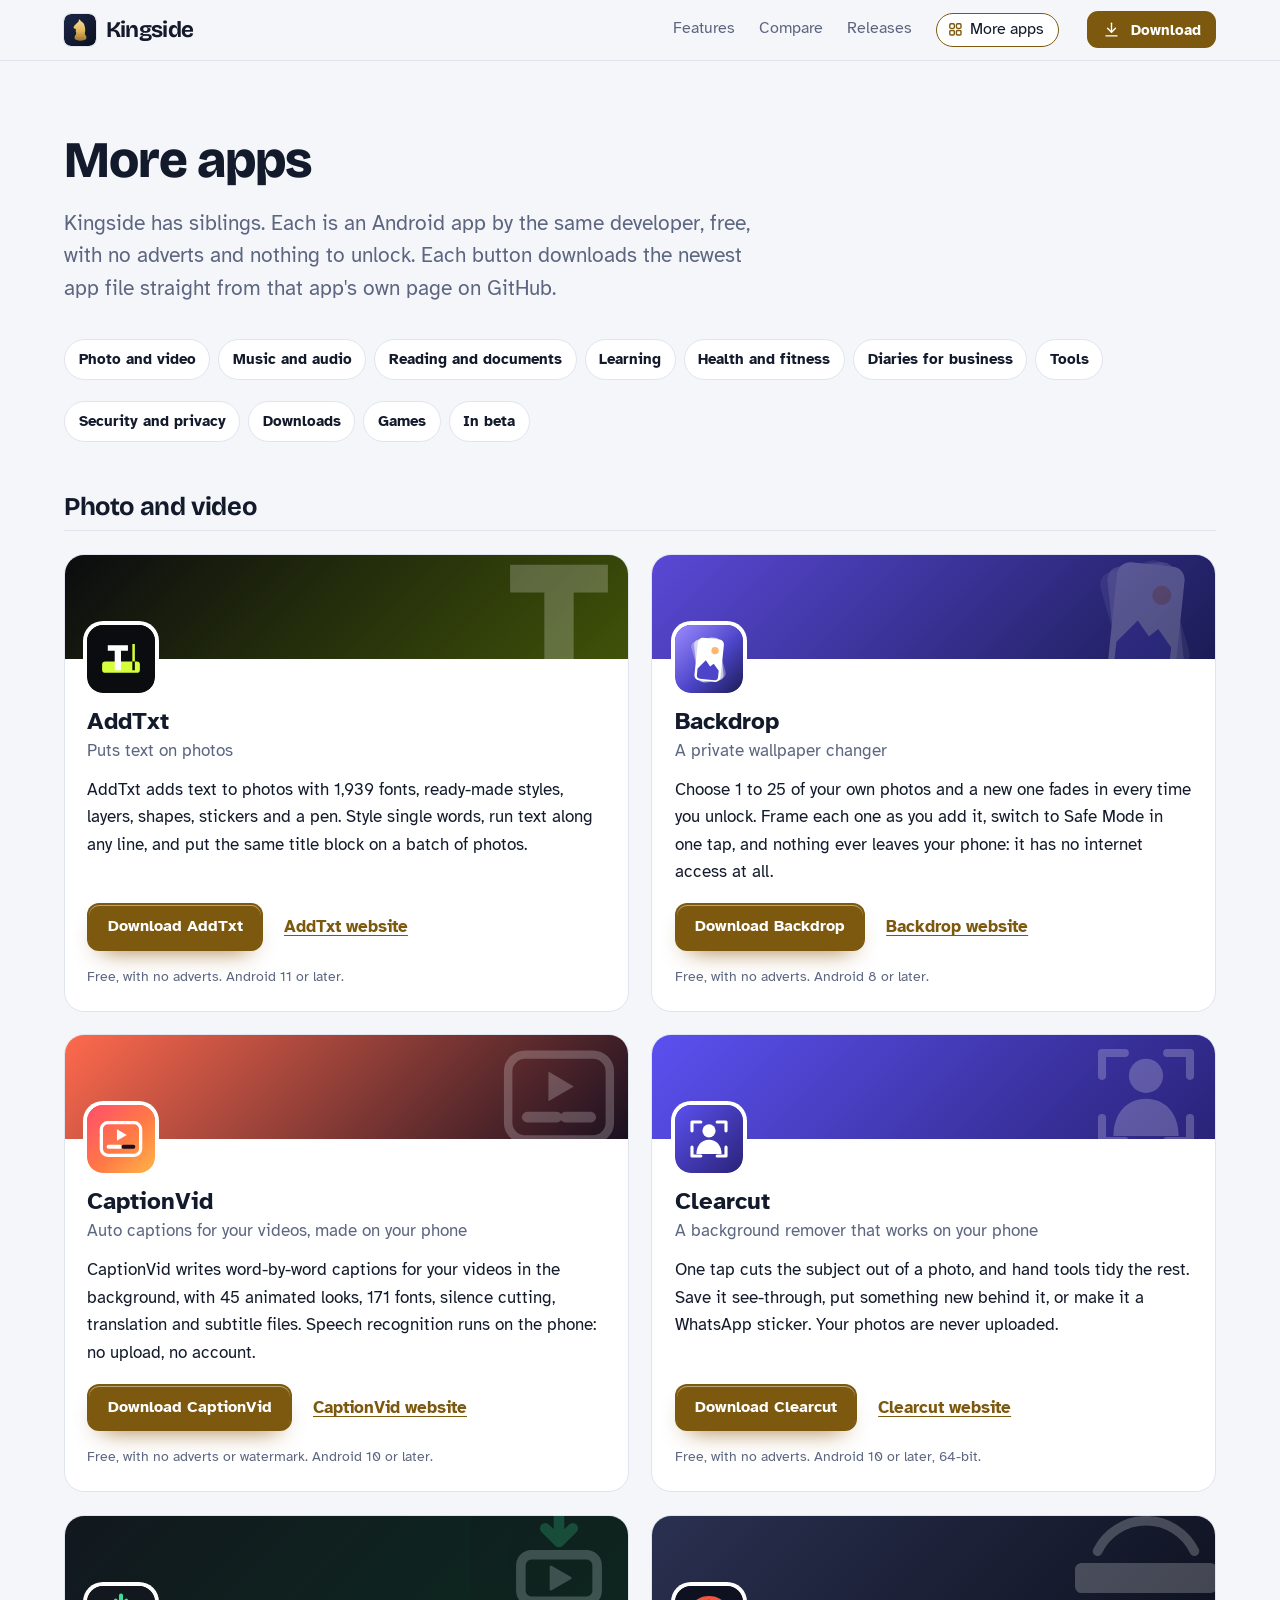
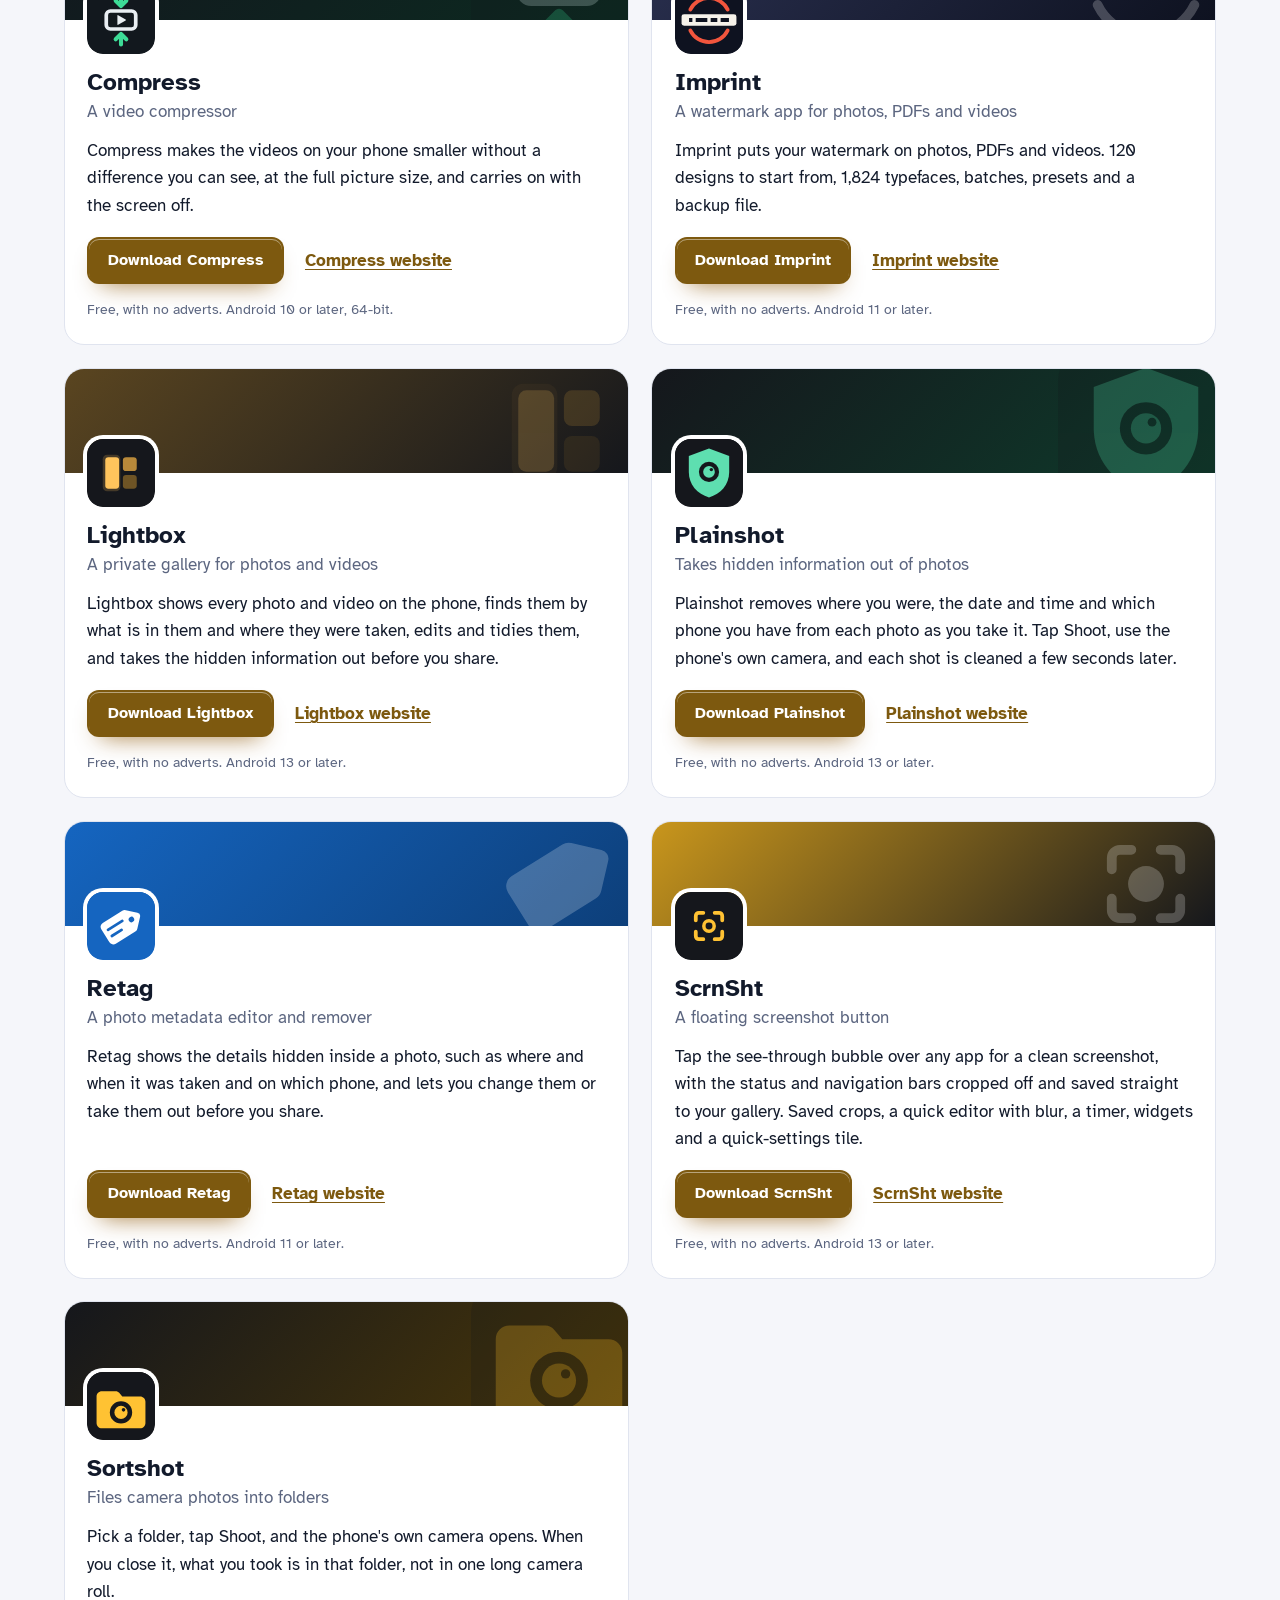
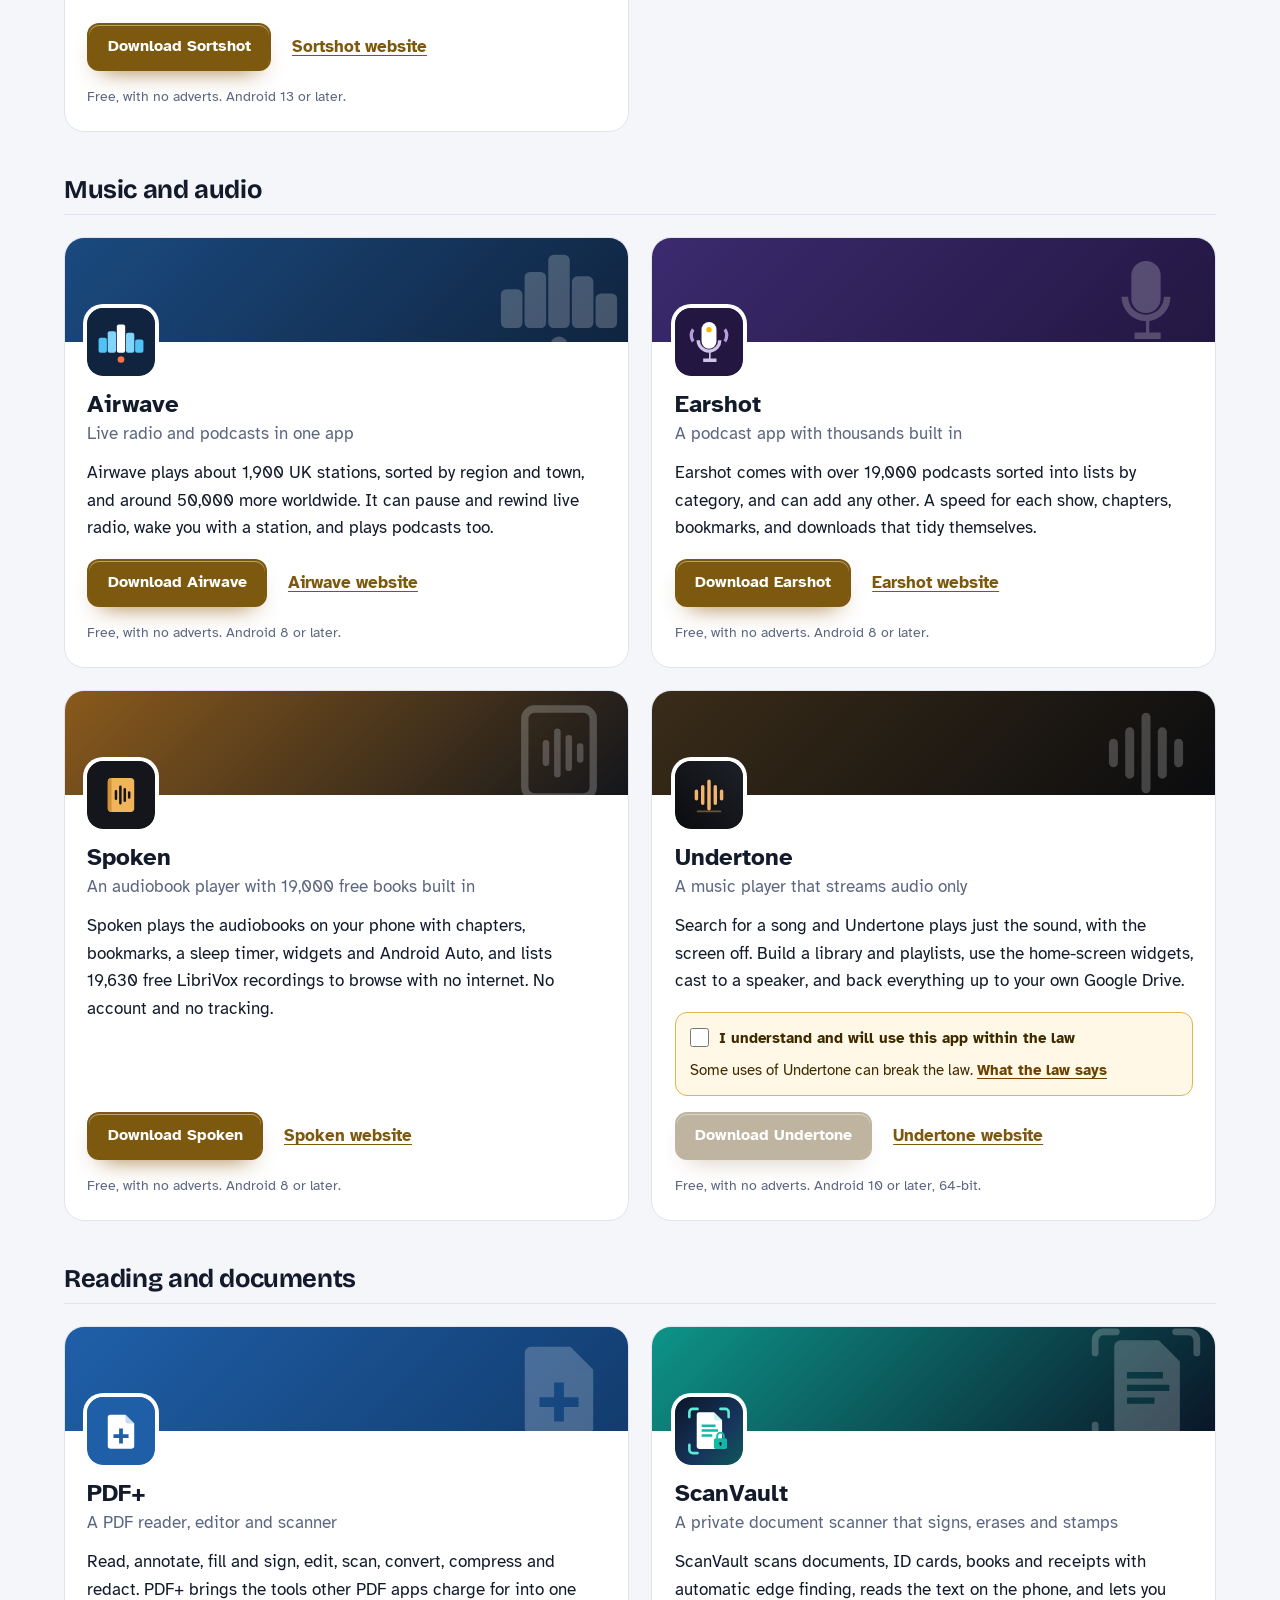
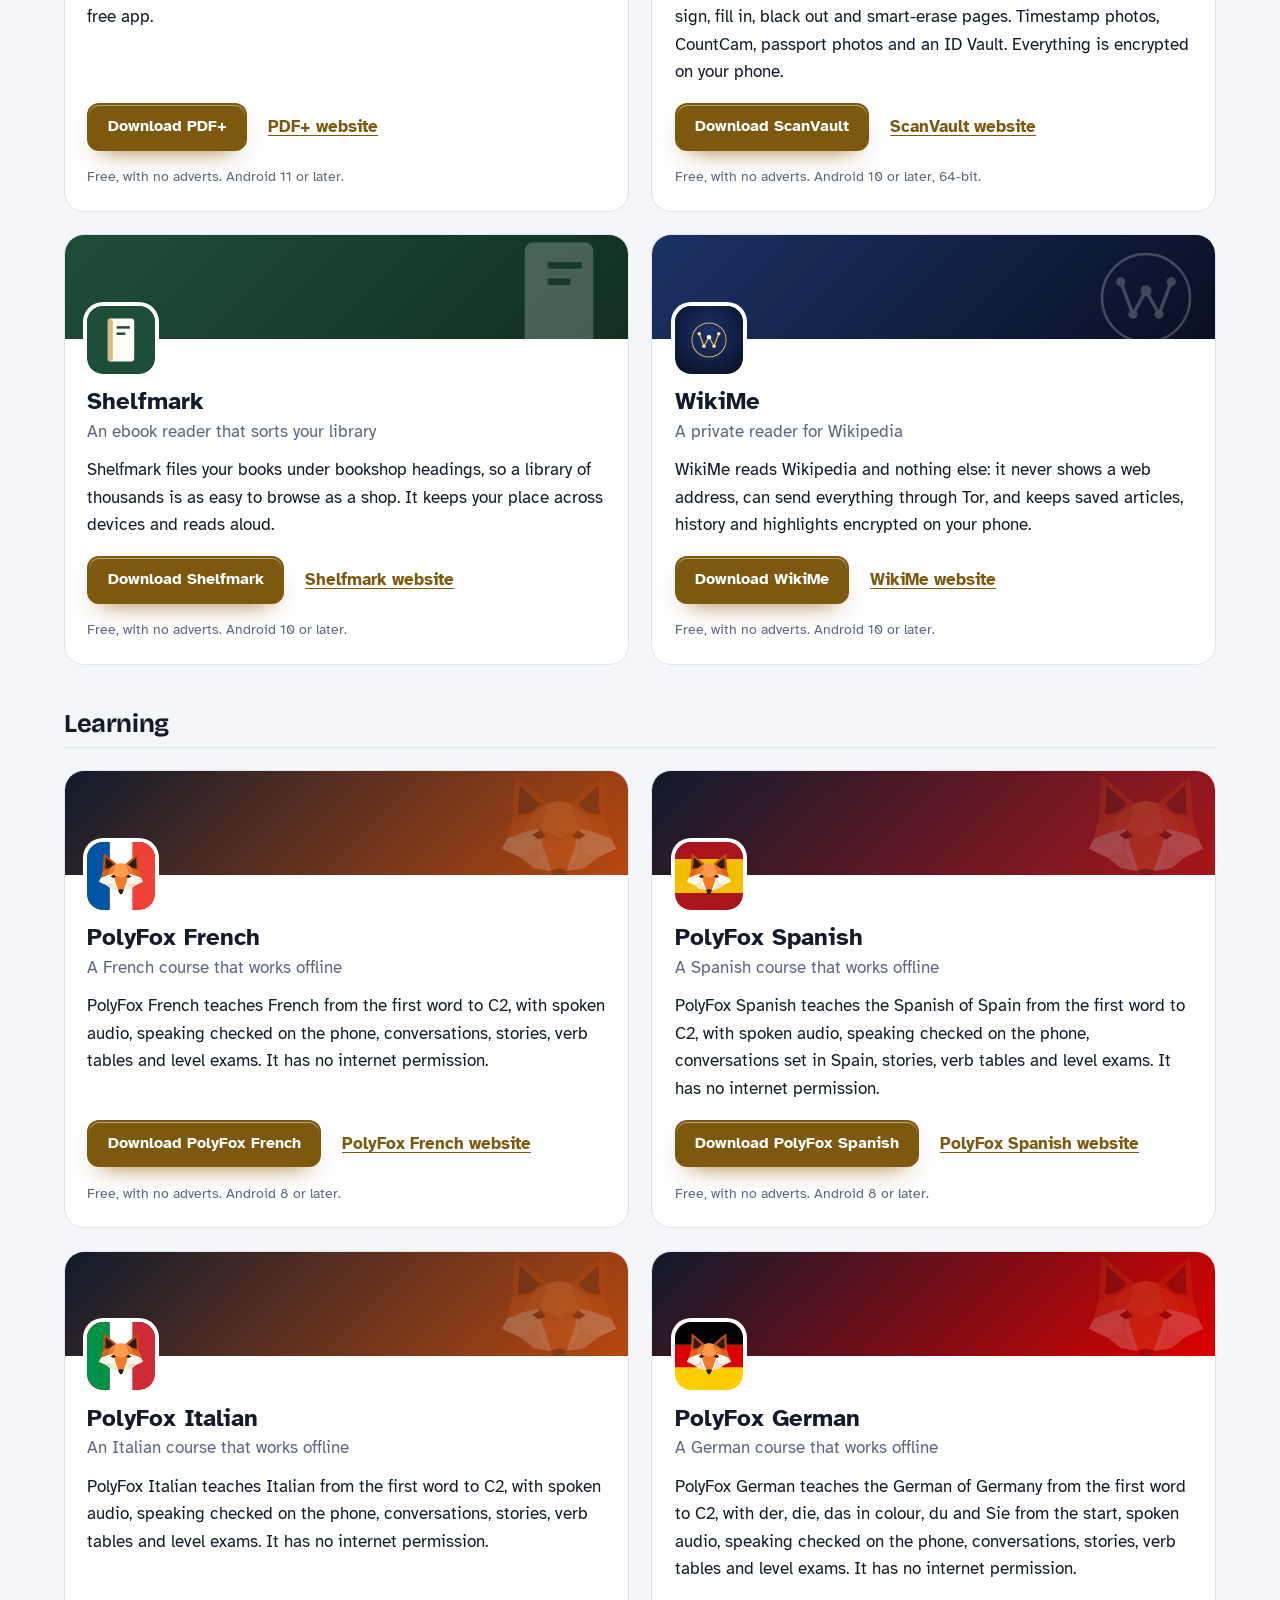
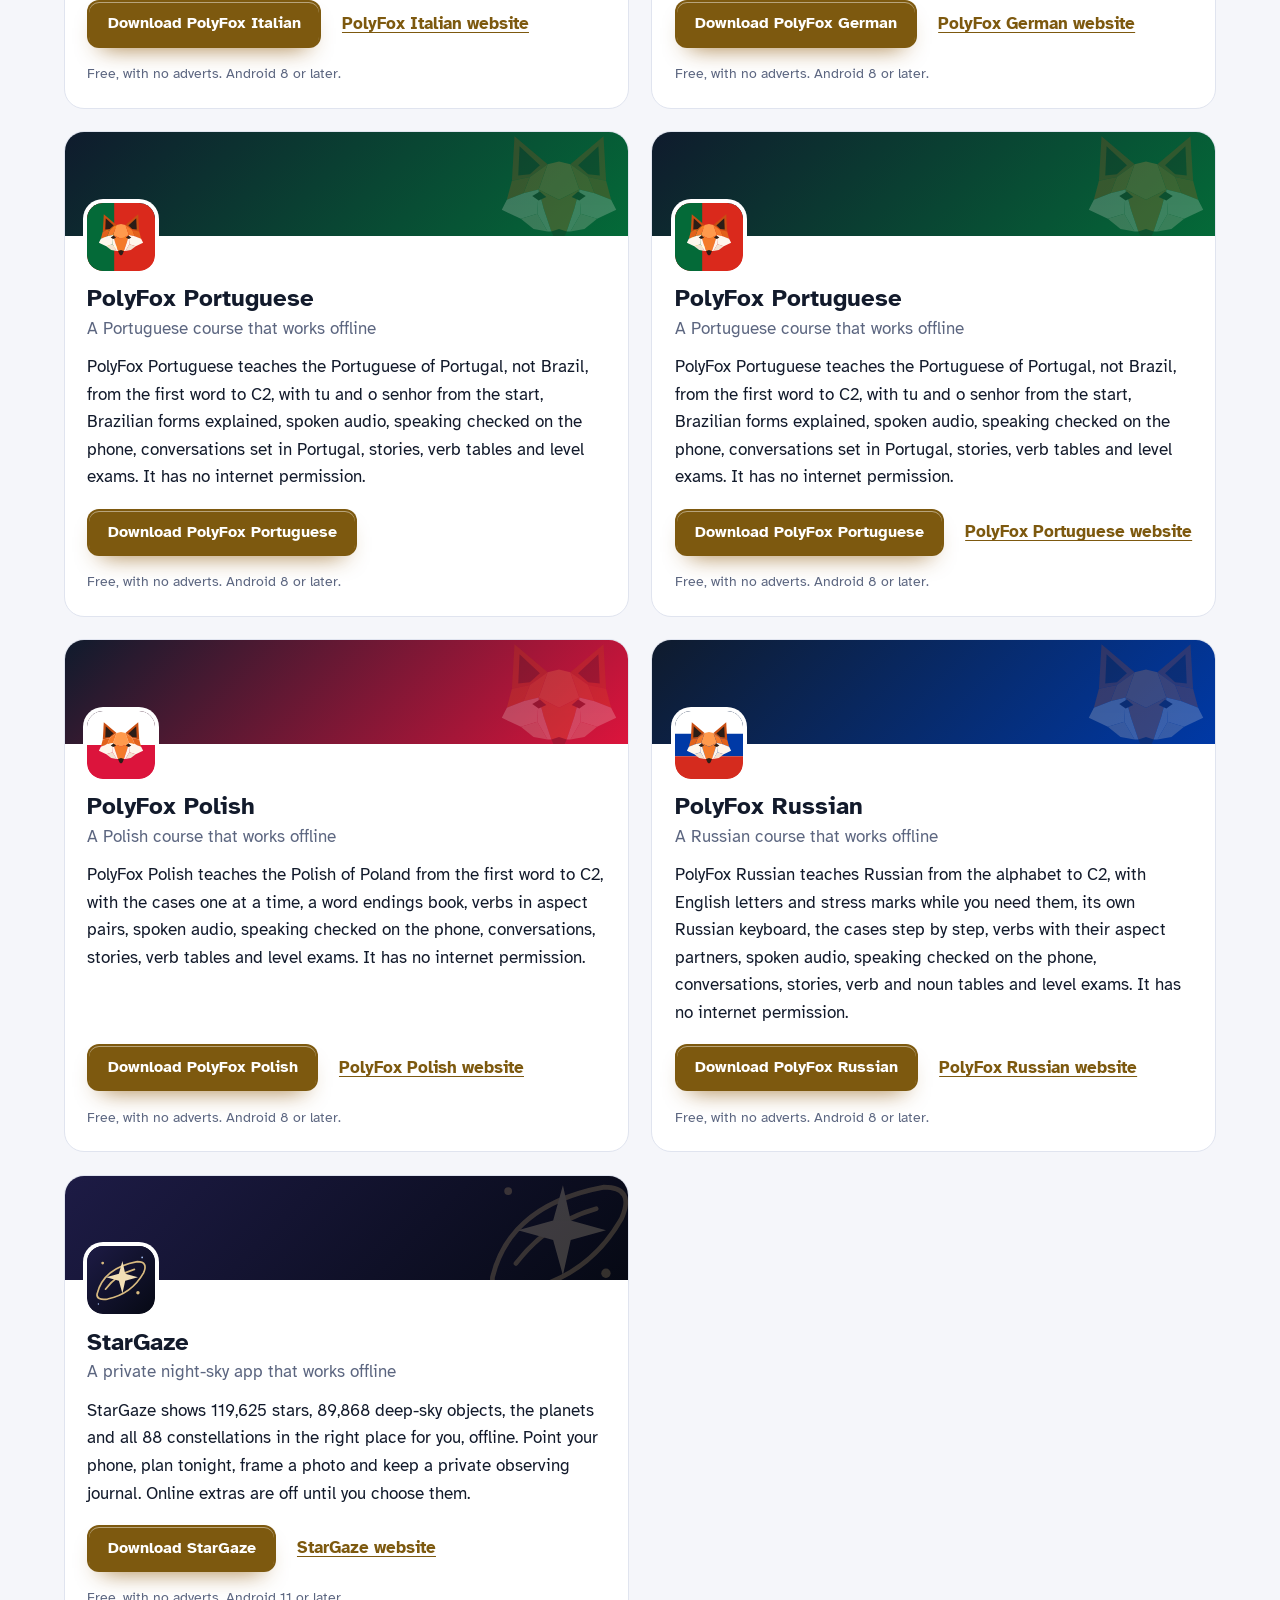
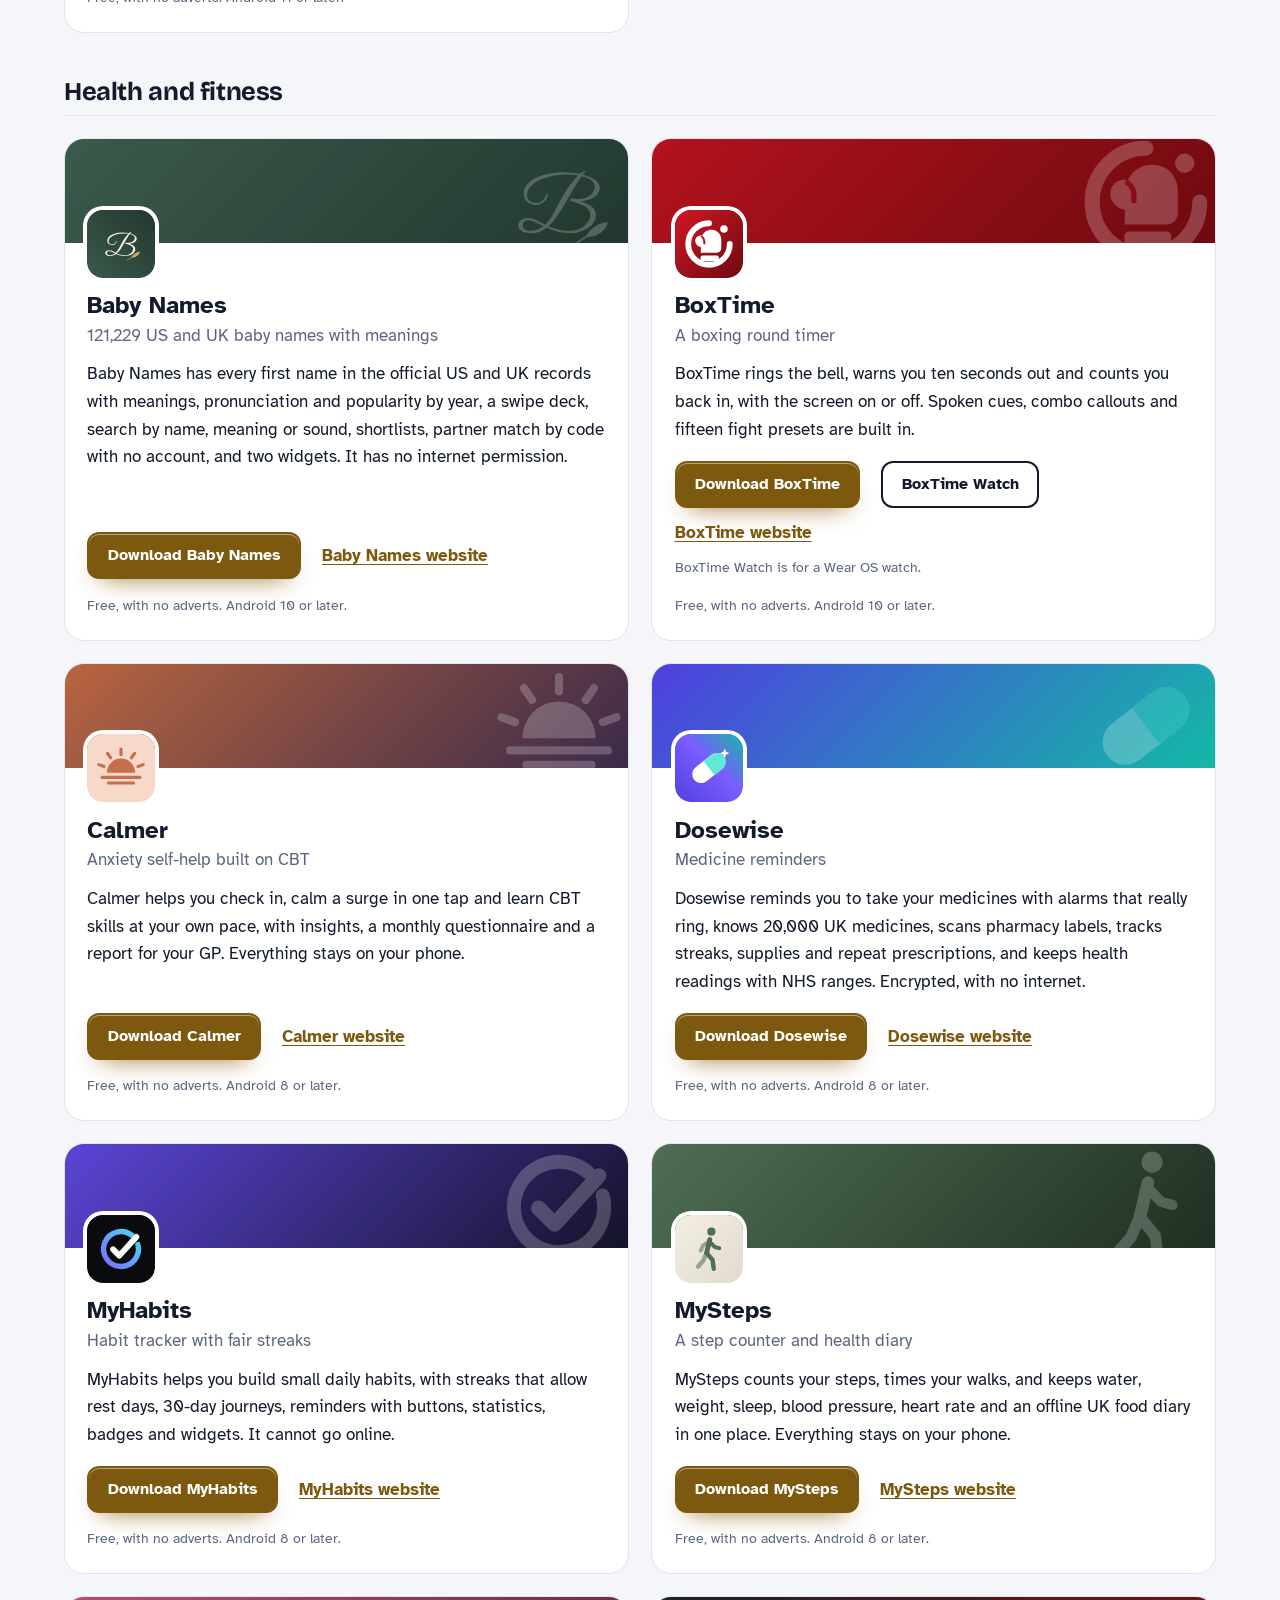
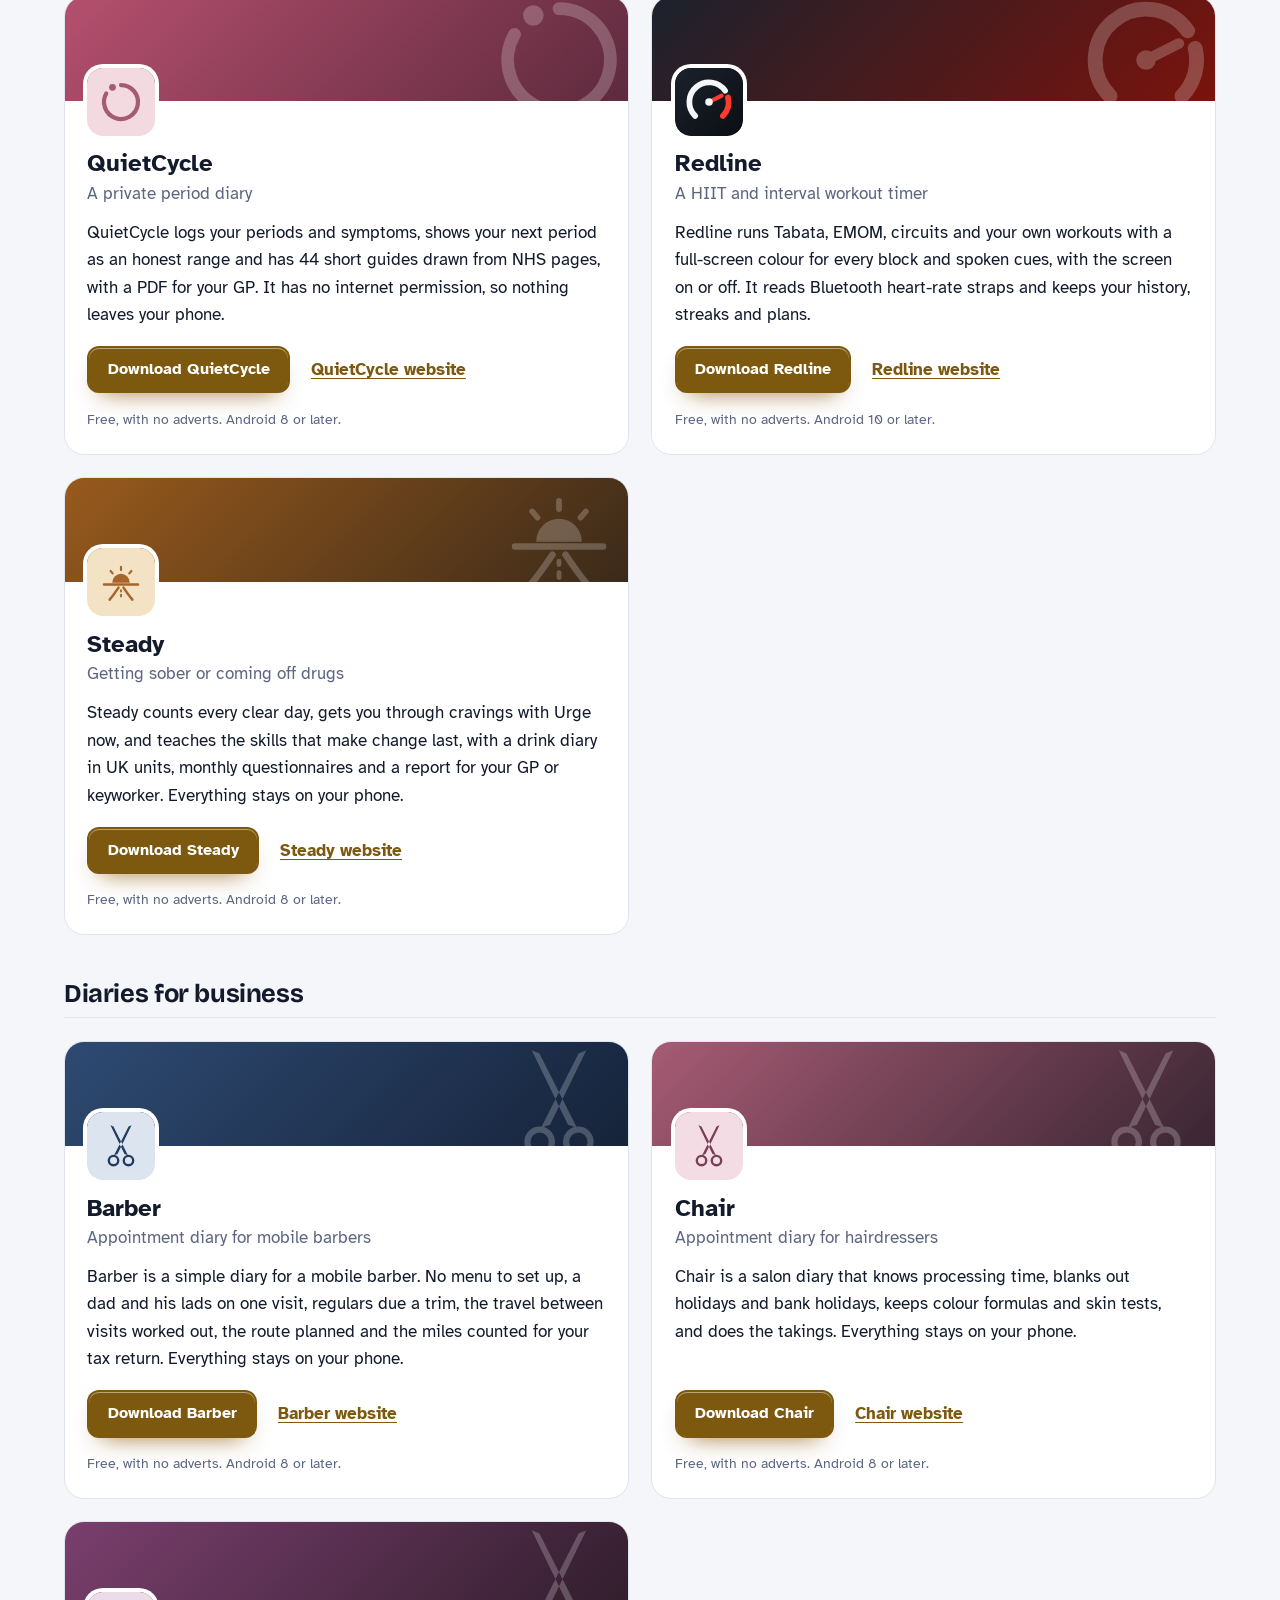
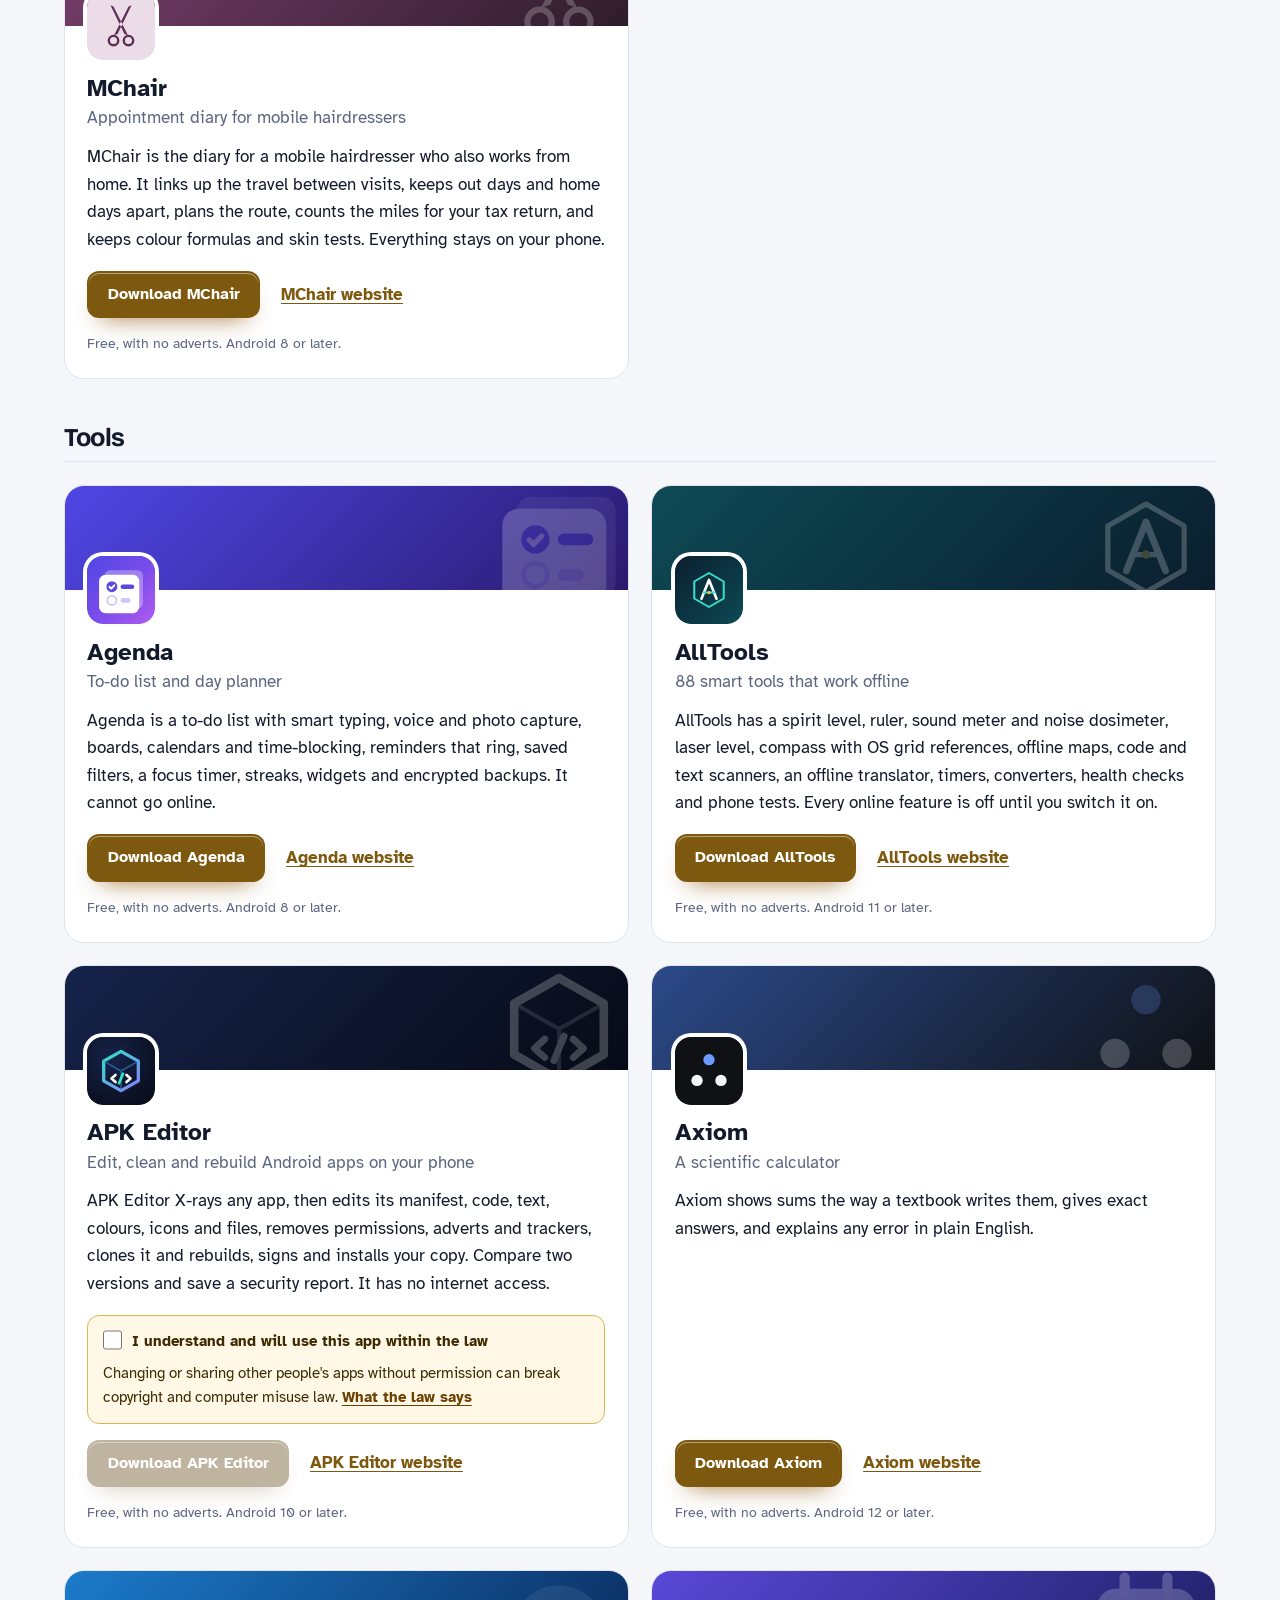
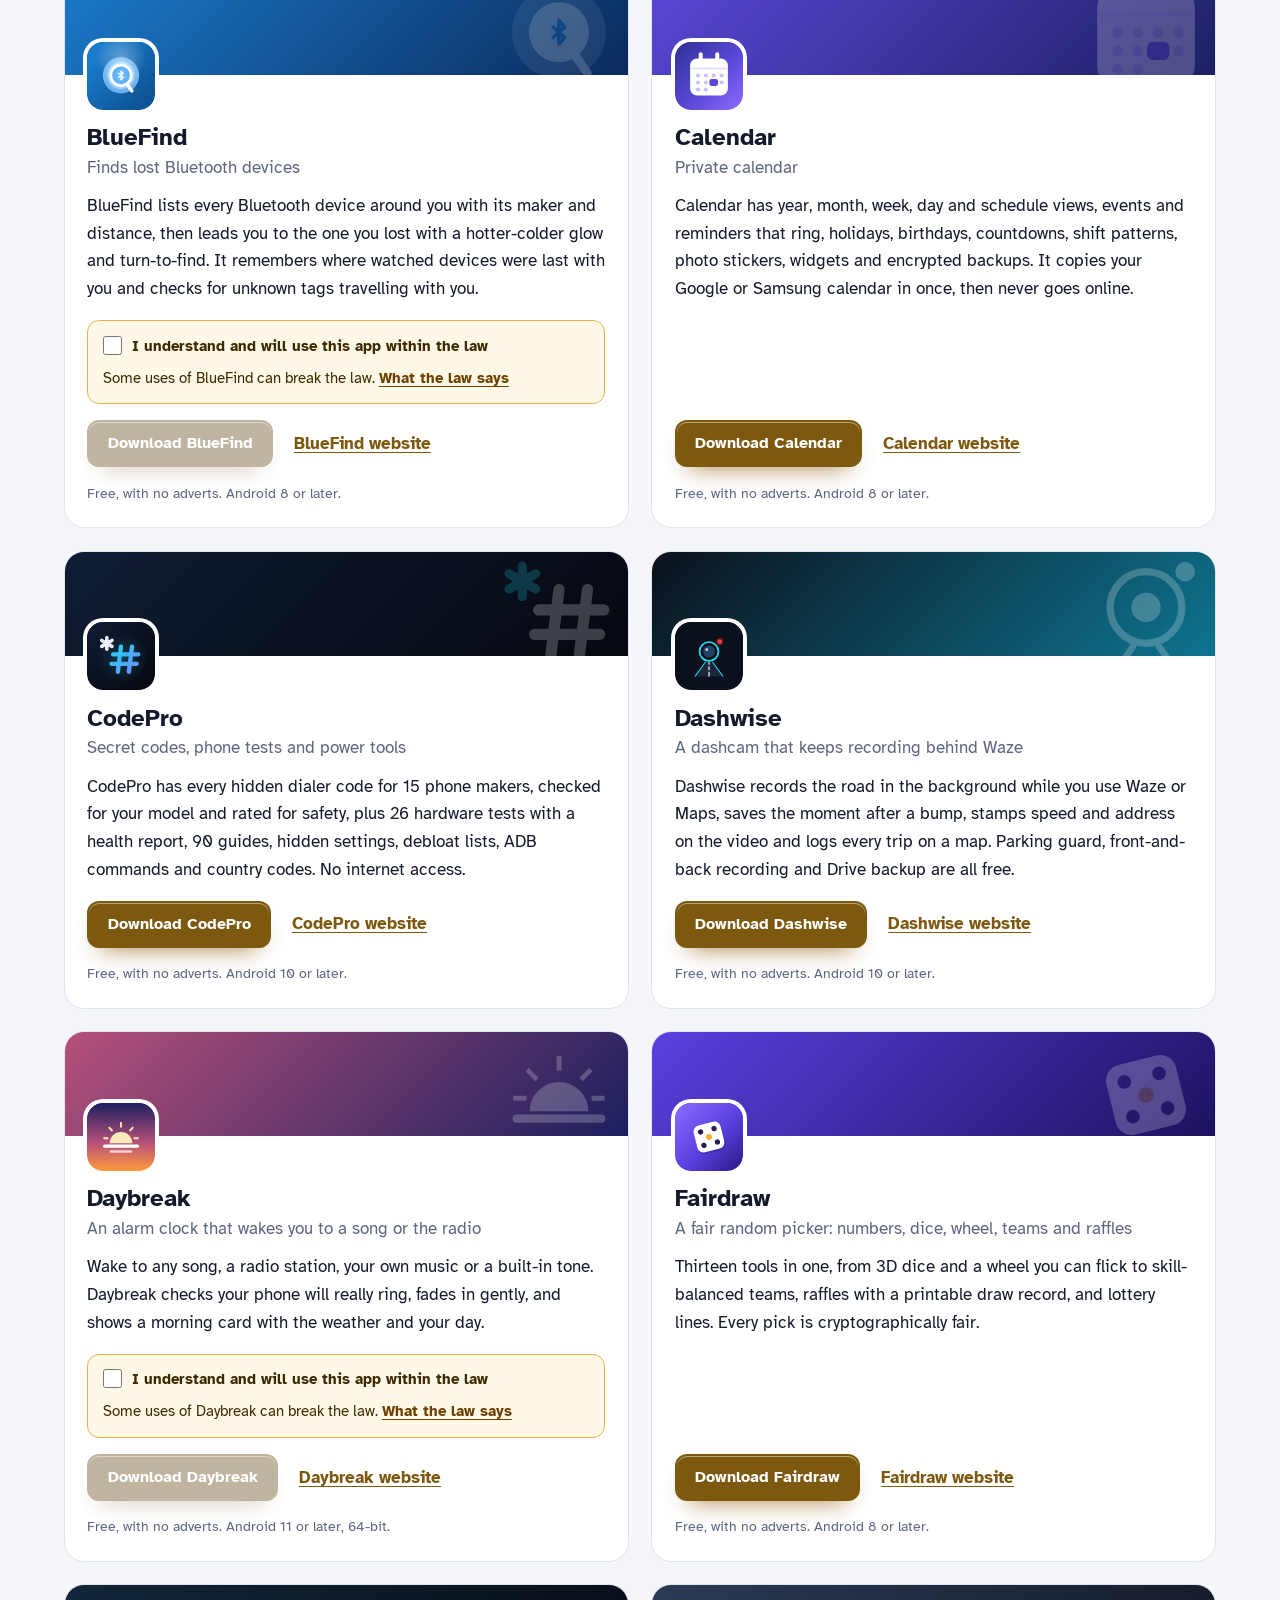
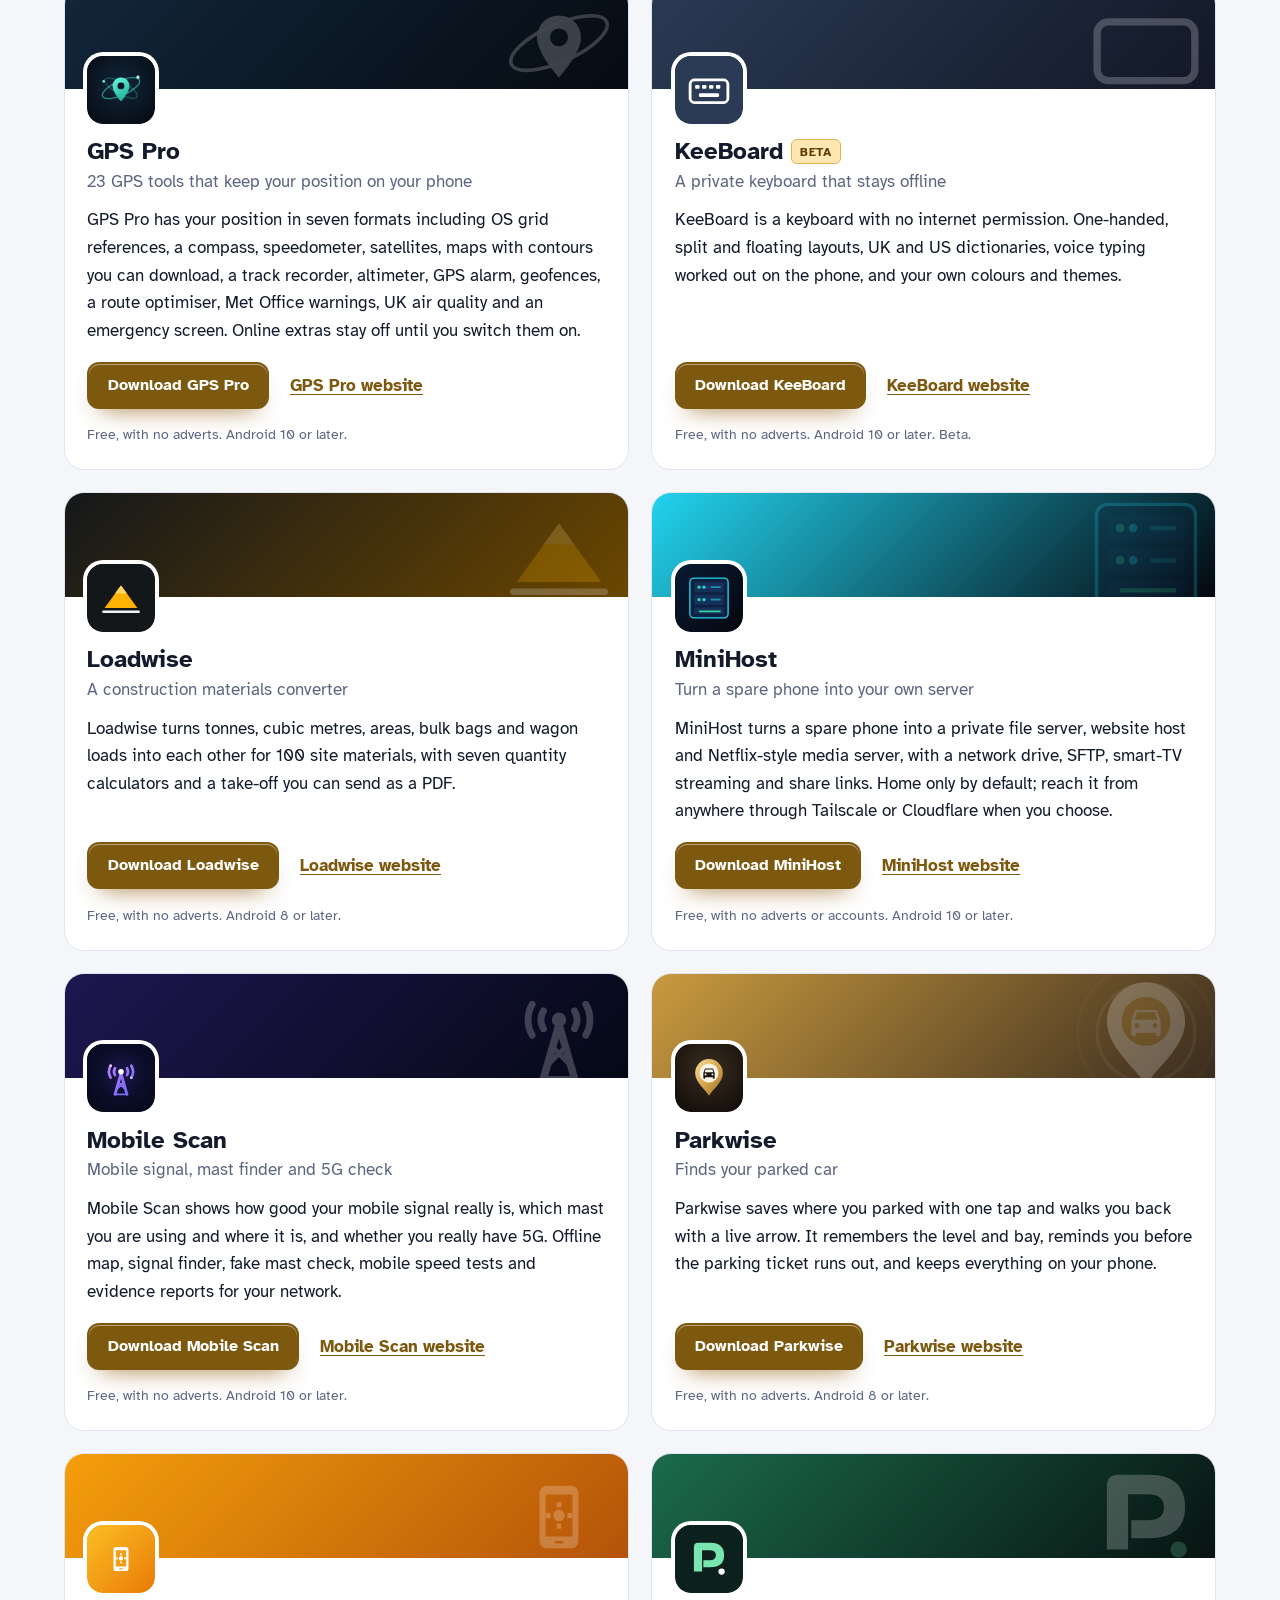
==== commit eade5cff: "More apps: add Baby Names" ====
--- a/more-apps.html
+++ b/more-apps.html
@@ -4,7 +4,7 @@
 <meta charset="utf-8">
 <meta name="viewport" content="width=device-width, initial-scale=1">
 <title>More free Android apps from the maker of Kingside</title>
-<meta name="description" content="All 96 free Android apps from the maker of Kingside, in one list by category, each with its download and a link to its website.">
+<meta name="description" content="All 97 free Android apps from the maker of Kingside, in one list by category, each with its download and a link to its website.">
 <meta name="author" content="Jonathan Jackson">
 <link rel="canonical" href="https://customgpter.github.io/kingside/more-apps.html">
 <meta name="theme-color" content="#f5f6fa" media="(prefers-color-scheme: light)">
@@ -12,7 +12,7 @@
 <meta property="og:type" content="website">
 <meta property="og:site_name" content="Kingside">
 <meta property="og:title" content="More free Android apps from the maker of Kingside">
-<meta property="og:description" content="All 96 free Android apps from the maker of Kingside, in one list by category, each with its download and a link to its website.">
+<meta property="og:description" content="All 97 free Android apps from the maker of Kingside, in one list by category, each with its download and a link to its website.">
 <meta property="og:url" content="https://customgpter.github.io/kingside/more-apps.html">
 <meta property="og:image" content="https://customgpter.github.io/kingside/assets/og.png">
 <meta property="og:image:width" content="1200">
@@ -26,7 +26,7 @@
 <link rel="preload" href="./assets/fonts/atkinson-hyperlegible-latin-400-normal.woff2" as="font" type="font/woff2" crossorigin>
 <link rel="stylesheet" href="./assets/site.css?v=1">
 <link rel="stylesheet" href="./assets/house.css?v=1">
-<script type="application/ld+json">{"@context":"https://schema.org","@type":"ItemList","name":"Apps from the maker of Kingside","url":"https://customgpter.github.io/kingside/more-apps.html","itemListElement":[{"@type":"ListItem","position":1,"name":"AddTxt","url":"https://customgpter.github.io/addtxt/"},{"@type":"ListItem","position":2,"name":"Backdrop","url":"https://customgpter.github.io/backdrop/"},{"@type":"ListItem","position":3,"name":"CaptionVid","url":"https://customgpter.github.io/captionvid/"},{"@type":"ListItem","position":4,"name":"Clearcut","url":"https://customgpter.github.io/clearcut/"},{"@type":"ListItem","position":5,"name":"Compress","url":"https://customgpter.github.io/compress/"},{"@type":"ListItem","position":6,"name":"Imprint","url":"https://customgpter.github.io/imprint/"},{"@type":"ListItem","position":7,"name":"Lightbox","url":"https://customgpter.github.io/lightbox/"},{"@type":"ListItem","position":8,"name":"Plainshot","url":"https://customgpter.github.io/plainshot/"},{"@type":"ListItem","position":9,"name":"Retag","url":"https://customgpter.github.io/retag/"},{"@type":"ListItem","position":10,"name":"ScrnSht","url":"https://customgpter.github.io/scrnsht/"},{"@type":"ListItem","position":11,"name":"Sortshot","url":"https://customgpter.github.io/sortshot/"},{"@type":"ListItem","position":12,"name":"Airwave","url":"https://customgpter.github.io/airwave/"},{"@type":"ListItem","position":13,"name":"Earshot","url":"https://customgpter.github.io/earshot/"},{"@type":"ListItem","position":14,"name":"Spoken","url":"https://customgpter.github.io/spoken/"},{"@type":"ListItem","position":15,"name":"Undertone","url":"https://customgpter.github.io/undertone/"},{"@type":"ListItem","position":16,"name":"PDF+","url":"https://customgpter.github.io/pdfplus/"},{"@type":"ListItem","position":17,"name":"ScanVault","url":"https://customgpter.github.io/scanvault/"},{"@type":"ListItem","position":18,"name":"Shelfmark","url":"https://customgpter.github.io/shelfmark/"},{"@type":"ListItem","position":19,"name":"WikiMe","url":"https://customgpter.github.io/wikime/"},{"@type":"ListItem","position":20,"name":"PolyFox French","url":"https://customgpter.github.io/polyfox/"},{"@type":"ListItem","position":21,"name":"PolyFox German","url":"https://customgpter.github.io/polyfox-german/"},{"@type":"ListItem","position":22,"name":"PolyFox Portuguese","url":"https://customgpter.github.io/polyfox-portuguese/"},{"@type":"ListItem","position":23,"name":"PolyFox Polish","url":"https://customgpter.github.io/polyfox-polish/"},{"@type":"ListItem","position":24,"name":"PolyFox Russian","url":"https://customgpter.github.io/polyfox-russian/"},{"@type":"ListItem","position":25,"name":"StarGaze","url":"https://customgpter.github.io/stargaze/"},{"@type":"ListItem","position":26,"name":"BoxTime","url":"https://customgpter.github.io/boxtime/"},{"@type":"ListItem","position":27,"name":"Calmer","url":"https://customgpter.github.io/calmer/"},{"@type":"ListItem","position":28,"name":"Dosewise","url":"https://customgpter.github.io/dosewise/"},{"@type":"ListItem","position":29,"name":"MyHabits","url":"https://customgpter.github.io/myhabits/"},{"@type":"ListItem","position":30,"name":"MySteps","url":"https://customgpter.github.io/mysteps/"},{"@type":"ListItem","position":31,"name":"QuietCycle","url":"https://customgpter.github.io/quietcycle/"},{"@type":"ListItem","position":32,"name":"Redline","url":"https://customgpter.github.io/redline/"},{"@type":"ListItem","position":33,"name":"Steady","url":"https://customgpter.github.io/steady/"},{"@type":"ListItem","position":34,"name":"Barber","url":"https://customgpter.github.io/barber/"},{"@type":"ListItem","position":35,"name":"Chair","url":"https://customgpter.github.io/chair/"},{"@type":"ListItem","position":36,"name":"MChair","url":"https://customgpter.github.io/mchair/"},{"@type":"ListItem","position":37,"name":"Agenda","url":"https://customgpter.github.io/agenda/"},{"@type":"ListItem","position":38,"name":"AllTools","url":"https://customgpter.github.io/alltools/"},{"@type":"ListItem","position":39,"name":"APK Editor","url":"https://customgpter.github.io/apkeditor/"},{"@type":"ListItem","position":40,"name":"Axiom","url":"https://customgpter.github.io/axiom/"},{"@type":"ListItem","position":41,"name":"BlueFind","url":"https://customgpter.github.io/bluefind/"},{"@type":"ListItem","position":42,"name":"Calendar","url":"https://customgpter.github.io/calendar/"},{"@type":"ListItem","position":43,"name":"CodePro","url":"https://customgpter.github.io/codepro/"},{"@type":"ListItem","position":44,"name":"Dashwise","url":"https://customgpter.github.io/dashwise/"},{"@type":"ListItem","position":45,"name":"Daybreak","url":"https://customgpter.github.io/daybreak/"},{"@type":"ListItem","position":46,"name":"Fairdraw","url":"https://customgpter.github.io/fairdraw/"},{"@type":"ListItem","position":47,"name":"GPS Pro","url":"https://customgpter.github.io/gpspro/"},{"@type":"ListItem","position":48,"name":"KeeBoard","url":"https://customgpter.github.io/keeboard/"},{"@type":"ListItem","position":49,"name":"Loadwise","url":"https://customgpter.github.io/loadwise/"},{"@type":"ListItem","position":50,"name":"MiniHost","url":"https://customgpter.github.io/minihost/"},{"@type":"ListItem","position":51,"name":"Mobile Scan","url":"https://customgpter.github.io/mobilescan/"},{"@type":"ListItem","position":52,"name":"Parkwise","url":"https://customgpter.github.io/parkwise/"},{"@type":"ListItem","position":53,"name":"Pocketmind","url":"https://customgpter.github.io/pocketmind/"},{"@type":"ListItem","position":54,"name":"Refine","url":"https://customgpter.github.io/refine/"},{"@type":"ListItem","position":55,"name":"Shiftwise","url":"https://customgpter.github.io/shiftwise/"},{"@type":"ListItem","position":56,"name":"SimpleCalc","url":"https://customgpter.github.io/simplecalc/"},{"@type":"ListItem","position":57,"name":"Skyline","url":"https://customgpter.github.io/skyline/"},{"@type":"ListItem","position":58,"name":"Slipway","url":"https://customgpter.github.io/slipway/"},{"@type":"ListItem","position":59,"name":"Tagger","url":"https://customgpter.github.io/tagger/"},{"@type":"ListItem","position":60,"name":"TotalClean","url":"https://customgpter.github.io/totalclean/"},{"@type":"ListItem","position":61,"name":"TVLink","url":"https://customgpter.github.io/tvlink/"},{"@type":"ListItem","position":62,"name":"Unbox","url":"https://customgpter.github.io/unbox/"},{"@type":"ListItem","position":63,"name":"WhatsKeep","url":"https://customgpter.github.io/whatskeep/"},{"@type":"ListItem","position":64,"name":"WiFi Scan","url":"https://customgpter.github.io/wifiscan/"},{"@type":"ListItem","position":65,"name":"Auditly","url":"https://customgpter.github.io/auditly/"},{"@type":"ListItem","position":66,"name":"Backchannel","url":"https://customgpter.github.io/backchannel/"},{"@type":"ListItem","position":67,"name":"ENotes","url":"https://customgpter.github.io/enotes/"},{"@type":"ListItem","position":68,"name":"FindMe","url":"https://customgpter.github.io/findme/"},{"@type":"ListItem","position":69,"name":"iLock","url":"https://customgpter.github.io/ilock/"},{"@type":"ListItem","position":70,"name":"ImSafe","url":"https://customgpter.github.io/imsafe/"},{"@type":"ListItem","position":71,"name":"IShred","url":"https://customgpter.github.io/ishred/"},{"@type":"ListItem","position":72,"name":"LockBox","url":"https://customgpter.github.io/lockbox/"},{"@type":"ListItem","position":73,"name":"PassVault","url":"https://customgpter.github.io/passvault/"},{"@type":"ListItem","position":74,"name":"SpyFind","url":"https://customgpter.github.io/spyfind/"},{"@type":"ListItem","position":75,"name":"TextWipe","url":"https://customgpter.github.io/textwipe/"},{"@type":"ListItem","position":76,"name":"Tracewire","url":"https://customgpter.github.io/tracewire/"},{"@type":"ListItem","position":77,"name":"Vigil","url":"https://customgpter.github.io/vigil/"},{"@type":"ListItem","position":78,"name":"Grab","url":"https://customgpter.github.io/grab/"},{"@type":"ListItem","position":79,"name":"Swarm","url":"https://customgpter.github.io/swarm/"},{"@type":"ListItem","position":80,"name":"Plane Games","url":"https://customgpter.github.io/plane-games/"},{"@type":"ListItem","position":81,"name":"Ninefold","url":"https://customgpter.github.io/ninefold/"},{"@type":"ListItem","position":82,"name":"Cubewise","url":"https://customgpter.github.io/cubewise/"},{"@type":"ListItem","position":83,"name":"Tilewise","url":"https://customgpter.github.io/tilewise/"},{"@type":"ListItem","position":84,"name":"Letterwise","url":"https://customgpter.github.io/letterwise/"},{"@type":"ListItem","position":85,"name":"Kingside","url":"https://customgpter.github.io/kingside/"},{"@type":"ListItem","position":86,"name":"Deckhand","url":"https://customgpter.github.io/deckhand/"},{"@type":"ListItem","position":87,"name":"SNESForge","url":"https://customgpter.github.io/snesforge/"},{"@type":"ListItem","position":88,"name":"Fame Boy","url":"https://customgpter.github.io/fameboy/"},{"@type":"ListItem","position":89,"name":"PSPPro","url":"https://customgpter.github.io/psppro/"},{"@type":"ListItem","position":90,"name":"MegaGen","url":"https://customgpter.github.io/megagen/"},{"@type":"ListItem","position":91,"name":"QVR","url":"https://customgpter.github.io/qvr/"},{"@type":"ListItem","position":92,"name":"QVR Watch","url":"https://customgpter.github.io/qvr-watch/"},{"@type":"ListItem","position":93,"name":"QVRLite","url":"https://customgpter.github.io/qvrlite/"},{"@type":"ListItem","position":94,"name":"Onionz","url":"https://customgpter.github.io/onionz/"},{"@type":"ListItem","position":95,"name":"OnionzWeb","url":"https://customgpter.github.io/onionzweb/"}]}</script>
+<script type="application/ld+json">{"@context":"https://schema.org","@type":"ItemList","name":"Apps from the maker of Kingside","url":"https://customgpter.github.io/kingside/more-apps.html","itemListElement":[{"@type":"ListItem","position":1,"name":"AddTxt","url":"https://customgpter.github.io/addtxt/"},{"@type":"ListItem","position":2,"name":"Backdrop","url":"https://customgpter.github.io/backdrop/"},{"@type":"ListItem","position":3,"name":"CaptionVid","url":"https://customgpter.github.io/captionvid/"},{"@type":"ListItem","position":4,"name":"Clearcut","url":"https://customgpter.github.io/clearcut/"},{"@type":"ListItem","position":5,"name":"Compress","url":"https://customgpter.github.io/compress/"},{"@type":"ListItem","position":6,"name":"Imprint","url":"https://customgpter.github.io/imprint/"},{"@type":"ListItem","position":7,"name":"Lightbox","url":"https://customgpter.github.io/lightbox/"},{"@type":"ListItem","position":8,"name":"Plainshot","url":"https://customgpter.github.io/plainshot/"},{"@type":"ListItem","position":9,"name":"Retag","url":"https://customgpter.github.io/retag/"},{"@type":"ListItem","position":10,"name":"ScrnSht","url":"https://customgpter.github.io/scrnsht/"},{"@type":"ListItem","position":11,"name":"Sortshot","url":"https://customgpter.github.io/sortshot/"},{"@type":"ListItem","position":12,"name":"Airwave","url":"https://customgpter.github.io/airwave/"},{"@type":"ListItem","position":13,"name":"Earshot","url":"https://customgpter.github.io/earshot/"},{"@type":"ListItem","position":14,"name":"Spoken","url":"https://customgpter.github.io/spoken/"},{"@type":"ListItem","position":15,"name":"Undertone","url":"https://customgpter.github.io/undertone/"},{"@type":"ListItem","position":16,"name":"PDF+","url":"https://customgpter.github.io/pdfplus/"},{"@type":"ListItem","position":17,"name":"ScanVault","url":"https://customgpter.github.io/scanvault/"},{"@type":"ListItem","position":18,"name":"Shelfmark","url":"https://customgpter.github.io/shelfmark/"},{"@type":"ListItem","position":19,"name":"WikiMe","url":"https://customgpter.github.io/wikime/"},{"@type":"ListItem","position":20,"name":"PolyFox French","url":"https://customgpter.github.io/polyfox/"},{"@type":"ListItem","position":21,"name":"PolyFox German","url":"https://customgpter.github.io/polyfox-german/"},{"@type":"ListItem","position":22,"name":"PolyFox Portuguese","url":"https://customgpter.github.io/polyfox-portuguese/"},{"@type":"ListItem","position":23,"name":"PolyFox Polish","url":"https://customgpter.github.io/polyfox-polish/"},{"@type":"ListItem","position":24,"name":"PolyFox Russian","url":"https://customgpter.github.io/polyfox-russian/"},{"@type":"ListItem","position":25,"name":"StarGaze","url":"https://customgpter.github.io/stargaze/"},{"@type":"ListItem","position":26,"name":"Baby Names","url":"https://customgpter.github.io/babynames/"},{"@type":"ListItem","position":27,"name":"BoxTime","url":"https://customgpter.github.io/boxtime/"},{"@type":"ListItem","position":28,"name":"Calmer","url":"https://customgpter.github.io/calmer/"},{"@type":"ListItem","position":29,"name":"Dosewise","url":"https://customgpter.github.io/dosewise/"},{"@type":"ListItem","position":30,"name":"MyHabits","url":"https://customgpter.github.io/myhabits/"},{"@type":"ListItem","position":31,"name":"MySteps","url":"https://customgpter.github.io/mysteps/"},{"@type":"ListItem","position":32,"name":"QuietCycle","url":"https://customgpter.github.io/quietcycle/"},{"@type":"ListItem","position":33,"name":"Redline","url":"https://customgpter.github.io/redline/"},{"@type":"ListItem","position":34,"name":"Steady","url":"https://customgpter.github.io/steady/"},{"@type":"ListItem","position":35,"name":"Barber","url":"https://customgpter.github.io/barber/"},{"@type":"ListItem","position":36,"name":"Chair","url":"https://customgpter.github.io/chair/"},{"@type":"ListItem","position":37,"name":"MChair","url":"https://customgpter.github.io/mchair/"},{"@type":"ListItem","position":38,"name":"Agenda","url":"https://customgpter.github.io/agenda/"},{"@type":"ListItem","position":39,"name":"AllTools","url":"https://customgpter.github.io/alltools/"},{"@type":"ListItem","position":40,"name":"APK Editor","url":"https://customgpter.github.io/apkeditor/"},{"@type":"ListItem","position":41,"name":"Axiom","url":"https://customgpter.github.io/axiom/"},{"@type":"ListItem","position":42,"name":"BlueFind","url":"https://customgpter.github.io/bluefind/"},{"@type":"ListItem","position":43,"name":"Calendar","url":"https://customgpter.github.io/calendar/"},{"@type":"ListItem","position":44,"name":"CodePro","url":"https://customgpter.github.io/codepro/"},{"@type":"ListItem","position":45,"name":"Dashwise","url":"https://customgpter.github.io/dashwise/"},{"@type":"ListItem","position":46,"name":"Daybreak","url":"https://customgpter.github.io/daybreak/"},{"@type":"ListItem","position":47,"name":"Fairdraw","url":"https://customgpter.github.io/fairdraw/"},{"@type":"ListItem","position":48,"name":"GPS Pro","url":"https://customgpter.github.io/gpspro/"},{"@type":"ListItem","position":49,"name":"KeeBoard","url":"https://customgpter.github.io/keeboard/"},{"@type":"ListItem","position":50,"name":"Loadwise","url":"https://customgpter.github.io/loadwise/"},{"@type":"ListItem","position":51,"name":"MiniHost","url":"https://customgpter.github.io/minihost/"},{"@type":"ListItem","position":52,"name":"Mobile Scan","url":"https://customgpter.github.io/mobilescan/"},{"@type":"ListItem","position":53,"name":"Parkwise","url":"https://customgpter.github.io/parkwise/"},{"@type":"ListItem","position":54,"name":"Pocketmind","url":"https://customgpter.github.io/pocketmind/"},{"@type":"ListItem","position":55,"name":"Refine","url":"https://customgpter.github.io/refine/"},{"@type":"ListItem","position":56,"name":"Shiftwise","url":"https://customgpter.github.io/shiftwise/"},{"@type":"ListItem","position":57,"name":"SimpleCalc","url":"https://customgpter.github.io/simplecalc/"},{"@type":"ListItem","position":58,"name":"Skyline","url":"https://customgpter.github.io/skyline/"},{"@type":"ListItem","position":59,"name":"Slipway","url":"https://customgpter.github.io/slipway/"},{"@type":"ListItem","position":60,"name":"Tagger","url":"https://customgpter.github.io/tagger/"},{"@type":"ListItem","position":61,"name":"TotalClean","url":"https://customgpter.github.io/totalclean/"},{"@type":"ListItem","position":62,"name":"TVLink","url":"https://customgpter.github.io/tvlink/"},{"@type":"ListItem","position":63,"name":"Unbox","url":"https://customgpter.github.io/unbox/"},{"@type":"ListItem","position":64,"name":"WhatsKeep","url":"https://customgpter.github.io/whatskeep/"},{"@type":"ListItem","position":65,"name":"WiFi Scan","url":"https://customgpter.github.io/wifiscan/"},{"@type":"ListItem","position":66,"name":"Auditly","url":"https://customgpter.github.io/auditly/"},{"@type":"ListItem","position":67,"name":"Backchannel","url":"https://customgpter.github.io/backchannel/"},{"@type":"ListItem","position":68,"name":"ENotes","url":"https://customgpter.github.io/enotes/"},{"@type":"ListItem","position":69,"name":"FindMe","url":"https://customgpter.github.io/findme/"},{"@type":"ListItem","position":70,"name":"iLock","url":"https://customgpter.github.io/ilock/"},{"@type":"ListItem","position":71,"name":"ImSafe","url":"https://customgpter.github.io/imsafe/"},{"@type":"ListItem","position":72,"name":"IShred","url":"https://customgpter.github.io/ishred/"},{"@type":"ListItem","position":73,"name":"LockBox","url":"https://customgpter.github.io/lockbox/"},{"@type":"ListItem","position":74,"name":"PassVault","url":"https://customgpter.github.io/passvault/"},{"@type":"ListItem","position":75,"name":"SpyFind","url":"https://customgpter.github.io/spyfind/"},{"@type":"ListItem","position":76,"name":"TextWipe","url":"https://customgpter.github.io/textwipe/"},{"@type":"ListItem","position":77,"name":"Tracewire","url":"https://customgpter.github.io/tracewire/"},{"@type":"ListItem","position":78,"name":"Vigil","url":"https://customgpter.github.io/vigil/"},{"@type":"ListItem","position":79,"name":"Grab","url":"https://customgpter.github.io/grab/"},{"@type":"ListItem","position":80,"name":"Swarm","url":"https://customgpter.github.io/swarm/"},{"@type":"ListItem","position":81,"name":"Plane Games","url":"https://customgpter.github.io/plane-games/"},{"@type":"ListItem","position":82,"name":"Ninefold","url":"https://customgpter.github.io/ninefold/"},{"@type":"ListItem","position":83,"name":"Cubewise","url":"https://customgpter.github.io/cubewise/"},{"@type":"ListItem","position":84,"name":"Tilewise","url":"https://customgpter.github.io/tilewise/"},{"@type":"ListItem","position":85,"name":"Letterwise","url":"https://customgpter.github.io/letterwise/"},{"@type":"ListItem","position":86,"name":"Kingside","url":"https://customgpter.github.io/kingside/"},{"@type":"ListItem","position":87,"name":"Deckhand","url":"https://customgpter.github.io/deckhand/"},{"@type":"ListItem","position":88,"name":"SNESForge","url":"https://customgpter.github.io/snesforge/"},{"@type":"ListItem","position":89,"name":"Fame Boy","url":"https://customgpter.github.io/fameboy/"},{"@type":"ListItem","position":90,"name":"PSPPro","url":"https://customgpter.github.io/psppro/"},{"@type":"ListItem","position":91,"name":"MegaGen","url":"https://customgpter.github.io/megagen/"},{"@type":"ListItem","position":92,"name":"QVR","url":"https://customgpter.github.io/qvr/"},{"@type":"ListItem","position":93,"name":"QVR Watch","url":"https://customgpter.github.io/qvr-watch/"},{"@type":"ListItem","position":94,"name":"QVRLite","url":"https://customgpter.github.io/qvrlite/"},{"@type":"ListItem","position":95,"name":"Onionz","url":"https://customgpter.github.io/onionz/"},{"@type":"ListItem","position":96,"name":"OnionzWeb","url":"https://customgpter.github.io/onionzweb/"}]}</script>
 <link rel="stylesheet" href="./assets/apps-list.css?v=1">
 <script src="./assets/apps-list.js?v=1" defer></script>
 </head>
@@ -72,7 +72,7 @@
 <li class="mapp" style="--b:#0f1b2d;--b2:#b8480f"><div class="mapp-cover" aria-hidden="true"><svg viewBox="0 0 108 108"><polygon fill="#C94E12" points="26.7,17.9 47.0,35.1 36.1,42.9 25.1,45.2"/><polygon fill="#C94E12" points="82.9,45.2 71.9,42.9 61.0,35.1 81.3,17.9"/><polygon fill="#2B1D17" points="29.8,24.1 42.3,35.8 36.1,41.3 29.0,42.1"/><polygon fill="#2B1D17" points="79.0,42.1 71.9,41.3 65.7,35.8 78.2,24.1"/><polygon fill="#FF9A4D" points="54.0,33.5 47.0,35.1 41.5,50.7 54.0,56.9"/><polygon fill="#FF9A4D" points="54.0,56.9 66.5,50.7 61.0,35.1 54.0,33.5"/><polygon fill="#F47A2A" points="47.0,35.1 36.1,42.9 32.2,53.0 41.5,50.7"/><polygon fill="#F47A2A" points="66.5,50.7 75.8,53.0 71.9,42.9 61.0,35.1"/><polygon fill="#E2611A" points="36.1,42.9 25.1,45.2 22.0,56.9 32.2,53.0"/><polygon fill="#E2611A" points="75.8,53.0 86.0,56.9 82.9,45.2 71.9,42.9"/><polygon fill="#FFF6EC" points="32.2,53.0 22.0,56.9 18.9,63.1 30.6,68.6 40.7,65.5 41.5,50.7"/><polygon fill="#FFF6EC" points="66.5,50.7 67.3,65.5 77.4,68.6 89.1,63.1 86.0,56.9 75.8,53.0"/><polygon fill="#F3E3D2" points="30.6,68.6 40.7,65.5 47.0,76.4 38.4,74.8"/><polygon fill="#F3E3D2" points="69.6,74.8 61.0,76.4 67.3,65.5 77.4,68.6"/><polygon fill="#F47A2A" points="41.5,50.7 54.0,56.9 54.0,78.0 49.3,76.4 44.6,62.4"/><polygon fill="#F47A2A" points="63.4,62.4 58.7,76.4 54.0,78.0 54.0,56.9 66.5,50.7"/><polygon fill="#FFF6EC" points="41.5,50.7 44.6,62.4 49.3,76.4 47.0,76.4 40.7,65.5"/><polygon fill="#FFF6EC" points="67.3,65.5 61.0,76.4 58.7,76.4 63.4,62.4 66.5,50.7"/><polygon fill="#2B1D17" points="49.3,76.4 54.0,74.8 58.7,76.4 56.3,81.9 54.0,83.4 51.7,81.9"/><polygon fill="#2B1D17" points="37.6,54.6 42.3,51.8 46.2,55.3 41.5,57.3"/><polygon fill="#2B1D17" points="66.5,57.3 61.8,55.3 65.7,51.8 70.4,54.6"/></svg></div><div class="mapp-body"><svg class="mapp-icon" viewBox="0 0 108 108" aria-hidden="true"><rect width="108" height="108" rx="24" fill="#CE2B37"/><path fill="#FFFFFF" d="M36 0H72V108H36Z"/><path fill="#009246" d="M24 0H36V108H24A24 24 0 0 1 0 84V24A24 24 0 0 1 24 0Z"/><polygon fill="#C94E12" points="26.7,17.9 47.0,35.1 36.1,42.9 25.1,45.2"/><polygon fill="#C94E12" points="82.9,45.2 71.9,42.9 61.0,35.1 81.3,17.9"/><polygon fill="#2B1D17" points="29.8,24.1 42.3,35.8 36.1,41.3 29.0,42.1"/><polygon fill="#2B1D17" points="79.0,42.1 71.9,41.3 65.7,35.8 78.2,24.1"/><polygon fill="#FF9A4D" points="54.0,33.5 47.0,35.1 41.5,50.7 54.0,56.9"/><polygon fill="#FF9A4D" points="54.0,56.9 66.5,50.7 61.0,35.1 54.0,33.5"/><polygon fill="#F47A2A" points="47.0,35.1 36.1,42.9 32.2,53.0 41.5,50.7"/><polygon fill="#F47A2A" points="66.5,50.7 75.8,53.0 71.9,42.9 61.0,35.1"/><polygon fill="#E2611A" points="36.1,42.9 25.1,45.2 22.0,56.9 32.2,53.0"/><polygon fill="#E2611A" points="75.8,53.0 86.0,56.9 82.9,45.2 71.9,42.9"/><polygon fill="#FFF6EC" points="32.2,53.0 22.0,56.9 18.9,63.1 30.6,68.6 40.7,65.5 41.5,50.7"/><polygon fill="#FFF6EC" points="66.5,50.7 67.3,65.5 77.4,68.6 89.1,63.1 86.0,56.9 75.8,53.0"/><polygon fill="#F3E3D2" points="30.6,68.6 40.7,65.5 47.0,76.4 38.4,74.8"/><polygon fill="#F3E3D2" points="69.6,74.8 61.0,76.4 67.3,65.5 77.4,68.6"/><polygon fill="#F47A2A" points="41.5,50.7 54.0,56.9 54.0,78.0 49.3,76.4 44.6,62.4"/><polygon fill="#F47A2A" points="63.4,62.4 58.7,76.4 54.0,78.0 54.0,56.9 66.5,50.7"/><polygon fill="#FFF6EC" points="41.5,50.7 44.6,62.4 49.3,76.4 47.0,76.4 40.7,65.5"/><polygon fill="#FFF6EC" points="67.3,65.5 61.0,76.4 58.7,76.4 63.4,62.4 66.5,50.7"/><polygon fill="#2B1D17" points="49.3,76.4 54.0,74.8 58.7,76.4 56.3,81.9 54.0,83.4 51.7,81.9"/><polygon fill="#2B1D17" points="37.6,54.6 42.3,51.8 46.2,55.3 41.5,57.3"/><polygon fill="#2B1D17" points="66.5,57.3 61.8,55.3 65.7,51.8 70.4,54.6"/></svg><h3>PolyFox Italian</h3><p class="mapp-kind">An Italian course that works offline</p><p class="mapp-say">PolyFox Italian teaches Italian from the first word to C2, with spoken audio, speaking checked on the phone, conversations, stories, verb tables and level exams. It has no internet permission.</p><p class="mapp-go"><a class="button" href="https://github.com/CustomGPTer/polyfox-italian/releases/latest/download/PolyFox-Italian.apk">Download PolyFox Italian</a><a class="mapp-site" href="https://customgpter.github.io/polyfox-italian/">PolyFox Italian website</a></p><p class="mapp-needs">Free, with no adverts. Android 8 or later.</p></div></li>
 <li class="mapp" style="--b:#0f1b2d;--b2:#dd0000"><div class="mapp-cover" aria-hidden="true"><svg viewBox="0 0 108 108"><polygon fill="#C94E12" points="26.7,17.9 47.0,35.1 36.1,42.9 25.1,45.2"/><polygon fill="#C94E12" points="82.9,45.2 71.9,42.9 61.0,35.1 81.3,17.9"/><polygon fill="#2B1D17" points="29.8,24.1 42.3,35.8 36.1,41.3 29.0,42.1"/><polygon fill="#2B1D17" points="79.0,42.1 71.9,41.3 65.7,35.8 78.2,24.1"/><polygon fill="#FF9A4D" points="54.0,33.5 47.0,35.1 41.5,50.7 54.0,56.9"/><polygon fill="#FF9A4D" points="54.0,56.9 66.5,50.7 61.0,35.1 54.0,33.5"/><polygon fill="#F47A2A" points="47.0,35.1 36.1,42.9 32.2,53.0 41.5,50.7"/><polygon fill="#F47A2A" points="66.5,50.7 75.8,53.0 71.9,42.9 61.0,35.1"/><polygon fill="#E2611A" points="36.1,42.9 25.1,45.2 22.0,56.9 32.2,53.0"/><polygon fill="#E2611A" points="75.8,53.0 86.0,56.9 82.9,45.2 71.9,42.9"/><polygon fill="#FFF6EC" points="32.2,53.0 22.0,56.9 18.9,63.1 30.6,68.6 40.7,65.5 41.5,50.7"/><polygon fill="#FFF6EC" points="66.5,50.7 67.3,65.5 77.4,68.6 89.1,63.1 86.0,56.9 75.8,53.0"/><polygon fill="#F3E3D2" points="30.6,68.6 40.7,65.5 47.0,76.4 38.4,74.8"/><polygon fill="#F3E3D2" points="69.6,74.8 61.0,76.4 67.3,65.5 77.4,68.6"/><polygon fill="#F47A2A" points="41.5,50.7 54.0,56.9 54.0,78.0 49.3,76.4 44.6,62.4"/><polygon fill="#F47A2A" points="63.4,62.4 58.7,76.4 54.0,78.0 54.0,56.9 66.5,50.7"/><polygon fill="#FFF6EC" points="41.5,50.7 44.6,62.4 49.3,76.4 47.0,76.4 40.7,65.5"/><polygon fill="#FFF6EC" points="67.3,65.5 61.0,76.4 58.7,76.4 63.4,62.4 66.5,50.7"/><polygon fill="#2B1D17" points="49.3,76.4 54.0,74.8 58.7,76.4 56.3,81.9 54.0,83.4 51.7,81.9"/><polygon fill="#2B1D17" points="37.6,54.6 42.3,51.8 46.2,55.3 41.5,57.3"/><polygon fill="#2B1D17" points="66.5,57.3 61.8,55.3 65.7,51.8 70.4,54.6"/></svg></div><div class="mapp-body"><svg class="mapp-icon" viewBox="0 0 108 108" aria-hidden="true"><rect width="108" height="108" rx="24" fill="#FFCE00"/><path fill="#DD0000" d="M0 36H108V72H0Z"/><path fill="#000000" d="M24 0H84A24 24 0 0 1 108 24V36H0V24A24 24 0 0 1 24 0Z"/><polygon fill="#C94E12" points="26.7,17.9 47.0,35.1 36.1,42.9 25.1,45.2"/><polygon fill="#C94E12" points="82.9,45.2 71.9,42.9 61.0,35.1 81.3,17.9"/><polygon fill="#2B1D17" points="29.8,24.1 42.3,35.8 36.1,41.3 29.0,42.1"/><polygon fill="#2B1D17" points="79.0,42.1 71.9,41.3 65.7,35.8 78.2,24.1"/><polygon fill="#FF9A4D" points="54.0,33.5 47.0,35.1 41.5,50.7 54.0,56.9"/><polygon fill="#FF9A4D" points="54.0,56.9 66.5,50.7 61.0,35.1 54.0,33.5"/><polygon fill="#F47A2A" points="47.0,35.1 36.1,42.9 32.2,53.0 41.5,50.7"/><polygon fill="#F47A2A" points="66.5,50.7 75.8,53.0 71.9,42.9 61.0,35.1"/><polygon fill="#E2611A" points="36.1,42.9 25.1,45.2 22.0,56.9 32.2,53.0"/><polygon fill="#E2611A" points="75.8,53.0 86.0,56.9 82.9,45.2 71.9,42.9"/><polygon fill="#FFF6EC" points="32.2,53.0 22.0,56.9 18.9,63.1 30.6,68.6 40.7,65.5 41.5,50.7"/><polygon fill="#FFF6EC" points="66.5,50.7 67.3,65.5 77.4,68.6 89.1,63.1 86.0,56.9 75.8,53.0"/><polygon fill="#F3E3D2" points="30.6,68.6 40.7,65.5 47.0,76.4 38.4,74.8"/><polygon fill="#F3E3D2" points="69.6,74.8 61.0,76.4 67.3,65.5 77.4,68.6"/><polygon fill="#F47A2A" points="41.5,50.7 54.0,56.9 54.0,78.0 49.3,76.4 44.6,62.4"/><polygon fill="#F47A2A" points="63.4,62.4 58.7,76.4 54.0,78.0 54.0,56.9 66.5,50.7"/><polygon fill="#FFF6EC" points="41.5,50.7 44.6,62.4 49.3,76.4 47.0,76.4 40.7,65.5"/><polygon fill="#FFF6EC" points="67.3,65.5 61.0,76.4 58.7,76.4 63.4,62.4 66.5,50.7"/><polygon fill="#2B1D17" points="49.3,76.4 54.0,74.8 58.7,76.4 56.3,81.9 54.0,83.4 51.7,81.9"/><polygon fill="#2B1D17" points="37.6,54.6 42.3,51.8 46.2,55.3 41.5,57.3"/><polygon fill="#2B1D17" points="66.5,57.3 61.8,55.3 65.7,51.8 70.4,54.6"/></svg><h3>PolyFox German</h3><p class="mapp-kind">A German course that works offline</p><p class="mapp-say">PolyFox German teaches the German of Germany from the first word to C2, with der, die, das in colour, du and Sie from the start, spoken audio, speaking checked on the phone, conversations, stories, verb tables and level exams. It has no internet permission.</p><p class="mapp-go"><a class="button" href="https://github.com/CustomGPTer/polyfox-german/releases/latest/download/PolyFoxGerman.apk">Download PolyFox German</a><a class="mapp-site" href="https://customgpter.github.io/polyfox-german/">PolyFox German website</a></p><p class="mapp-needs">Free, with no adverts. Android 8 or later.</p></div></li><li class="mapp" style="--b:#0f1b2d;--b2:#046a38"><div class="mapp-cover" aria-hidden="true"><svg viewBox="0 0 108 108"><polygon fill="#C94E12" points="26.7,17.9 47.0,35.1 36.1,42.9 25.1,45.2"/><polygon fill="#C94E12" points="82.9,45.2 71.9,42.9 61.0,35.1 81.3,17.9"/><polygon fill="#2B1D17" points="29.8,24.1 42.3,35.8 36.1,41.3 29.0,42.1"/><polygon fill="#2B1D17" points="79.0,42.1 71.9,41.3 65.7,35.8 78.2,24.1"/><polygon fill="#FF9A4D" points="54.0,33.5 47.0,35.1 41.5,50.7 54.0,56.9"/><polygon fill="#FF9A4D" points="54.0,56.9 66.5,50.7 61.0,35.1 54.0,33.5"/><polygon fill="#F47A2A" points="47.0,35.1 36.1,42.9 32.2,53.0 41.5,50.7"/><polygon fill="#F47A2A" points="66.5,50.7 75.8,53.0 71.9,42.9 61.0,35.1"/><polygon fill="#E2611A" points="36.1,42.9 25.1,45.2 22.0,56.9 32.2,53.0"/><polygon fill="#E2611A" points="75.8,53.0 86.0,56.9 82.9,45.2 71.9,42.9"/><polygon fill="#FFF6EC" points="32.2,53.0 22.0,56.9 18.9,63.1 30.6,68.6 40.7,65.5 41.5,50.7"/><polygon fill="#FFF6EC" points="66.5,50.7 67.3,65.5 77.4,68.6 89.1,63.1 86.0,56.9 75.8,53.0"/><polygon fill="#F3E3D2" points="30.6,68.6 40.7,65.5 47.0,76.4 38.4,74.8"/><polygon fill="#F3E3D2" points="69.6,74.8 61.0,76.4 67.3,65.5 77.4,68.6"/><polygon fill="#F47A2A" points="41.5,50.7 54.0,56.9 54.0,78.0 49.3,76.4 44.6,62.4"/><polygon fill="#F47A2A" points="63.4,62.4 58.7,76.4 54.0,78.0 54.0,56.9 66.5,50.7"/><polygon fill="#FFF6EC" points="41.5,50.7 44.6,62.4 49.3,76.4 47.0,76.4 40.7,65.5"/><polygon fill="#FFF6EC" points="67.3,65.5 61.0,76.4 58.7,76.4 63.4,62.4 66.5,50.7"/><polygon fill="#2B1D17" points="49.3,76.4 54.0,74.8 58.7,76.4 56.3,81.9 54.0,83.4 51.7,81.9"/><polygon fill="#2B1D17" points="37.6,54.6 42.3,51.8 46.2,55.3 41.5,57.3"/><polygon fill="#2B1D17" points="66.5,57.3 61.8,55.3 65.7,51.8 70.4,54.6"/></svg></div><div class="mapp-body"><svg class="mapp-icon" viewBox="0 0 108 108" aria-hidden="true"><rect width="108" height="108" rx="24" fill="#DA291C"/><path fill="#046A38" d="M24 0H43.2V108H24A24 24 0 0 1 0 84V24A24 24 0 0 1 24 0Z"/><circle cx="43.2" cy="54" r="16" fill="none" stroke="#FFD100" stroke-width="3.2"/><polygon fill="#C94E12" points="26.7,17.9 47.0,35.1 36.1,42.9 25.1,45.2"/><polygon fill="#C94E12" points="82.9,45.2 71.9,42.9 61.0,35.1 81.3,17.9"/><polygon fill="#2B1D17" points="29.8,24.1 42.3,35.8 36.1,41.3 29.0,42.1"/><polygon fill="#2B1D17" points="79.0,42.1 71.9,41.3 65.7,35.8 78.2,24.1"/><polygon fill="#FF9A4D" points="54.0,33.5 47.0,35.1 41.5,50.7 54.0,56.9"/><polygon fill="#FF9A4D" points="54.0,56.9 66.5,50.7 61.0,35.1 54.0,33.5"/><polygon fill="#F47A2A" points="47.0,35.1 36.1,42.9 32.2,53.0 41.5,50.7"/><polygon fill="#F47A2A" points="66.5,50.7 75.8,53.0 71.9,42.9 61.0,35.1"/><polygon fill="#E2611A" points="36.1,42.9 25.1,45.2 22.0,56.9 32.2,53.0"/><polygon fill="#E2611A" points="75.8,53.0 86.0,56.9 82.9,45.2 71.9,42.9"/><polygon fill="#FFF6EC" points="32.2,53.0 22.0,56.9 18.9,63.1 30.6,68.6 40.7,65.5 41.5,50.7"/><polygon fill="#FFF6EC" points="66.5,50.7 67.3,65.5 77.4,68.6 89.1,63.1 86.0,56.9 75.8,53.0"/><polygon fill="#F3E3D2" points="30.6,68.6 40.7,65.5 47.0,76.4 38.4,74.8"/><polygon fill="#F3E3D2" points="69.6,74.8 61.0,76.4 67.3,65.5 77.4,68.6"/><polygon fill="#F47A2A" points="41.5,50.7 54.0,56.9 54.0,78.0 49.3,76.4 44.6,62.4"/><polygon fill="#F47A2A" points="63.4,62.4 58.7,76.4 54.0,78.0 54.0,56.9 66.5,50.7"/><polygon fill="#FFF6EC" points="41.5,50.7 44.6,62.4 49.3,76.4 47.0,76.4 40.7,65.5"/><polygon fill="#FFF6EC" points="67.3,65.5 61.0,76.4 58.7,76.4 63.4,62.4 66.5,50.7"/><polygon fill="#2B1D17" points="49.3,76.4 54.0,74.8 58.7,76.4 56.3,81.9 54.0,83.4 51.7,81.9"/><polygon fill="#2B1D17" points="37.6,54.6 42.3,51.8 46.2,55.3 41.5,57.3"/><polygon fill="#2B1D17" points="66.5,57.3 61.8,55.3 65.7,51.8 70.4,54.6"/></svg><h3>PolyFox Portuguese</h3><p class="mapp-kind">A Portuguese course that works offline</p><p class="mapp-say">PolyFox Portuguese teaches the Portuguese of Portugal, not Brazil, from the first word to C2, with tu and o senhor from the start, Brazilian forms explained, spoken audio, speaking checked on the phone, conversations set in Portugal, stories, verb tables and level exams. It has no internet permission.</p><p class="mapp-go"><a class="button" href="https://github.com/CustomGPTer/polyfox-portuguese/releases/latest/download/PolyFoxPortuguese.apk">Download PolyFox Portuguese</a></p><p class="mapp-needs">Free, with no adverts. Android 8 or later.</p></div></li><li class="mapp" style="--b:#0f1b2d;--b2:#046a38"><div class="mapp-cover" aria-hidden="true"><svg viewBox="0 0 108 108"><polygon fill="#C94E12" points="26.7,17.9 47.0,35.1 36.1,42.9 25.1,45.2"/><polygon fill="#C94E12" points="82.9,45.2 71.9,42.9 61.0,35.1 81.3,17.9"/><polygon fill="#2B1D17" points="29.8,24.1 42.3,35.8 36.1,41.3 29.0,42.1"/><polygon fill="#2B1D17" points="79.0,42.1 71.9,41.3 65.7,35.8 78.2,24.1"/><polygon fill="#FF9A4D" points="54.0,33.5 47.0,35.1 41.5,50.7 54.0,56.9"/><polygon fill="#FF9A4D" points="54.0,56.9 66.5,50.7 61.0,35.1 54.0,33.5"/><polygon fill="#F47A2A" points="47.0,35.1 36.1,42.9 32.2,53.0 41.5,50.7"/><polygon fill="#F47A2A" points="66.5,50.7 75.8,53.0 71.9,42.9 61.0,35.1"/><polygon fill="#E2611A" points="36.1,42.9 25.1,45.2 22.0,56.9 32.2,53.0"/><polygon fill="#E2611A" points="75.8,53.0 86.0,56.9 82.9,45.2 71.9,42.9"/><polygon fill="#FFF6EC" points="32.2,53.0 22.0,56.9 18.9,63.1 30.6,68.6 40.7,65.5 41.5,50.7"/><polygon fill="#FFF6EC" points="66.5,50.7 67.3,65.5 77.4,68.6 89.1,63.1 86.0,56.9 75.8,53.0"/><polygon fill="#F3E3D2" points="30.6,68.6 40.7,65.5 47.0,76.4 38.4,74.8"/><polygon fill="#F3E3D2" points="69.6,74.8 61.0,76.4 67.3,65.5 77.4,68.6"/><polygon fill="#F47A2A" points="41.5,50.7 54.0,56.9 54.0,78.0 49.3,76.4 44.6,62.4"/><polygon fill="#F47A2A" points="63.4,62.4 58.7,76.4 54.0,78.0 54.0,56.9 66.5,50.7"/><polygon fill="#FFF6EC" points="41.5,50.7 44.6,62.4 49.3,76.4 47.0,76.4 40.7,65.5"/><polygon fill="#FFF6EC" points="67.3,65.5 61.0,76.4 58.7,76.4 63.4,62.4 66.5,50.7"/><polygon fill="#2B1D17" points="49.3,76.4 54.0,74.8 58.7,76.4 56.3,81.9 54.0,83.4 51.7,81.9"/><polygon fill="#2B1D17" points="37.6,54.6 42.3,51.8 46.2,55.3 41.5,57.3"/><polygon fill="#2B1D17" points="66.5,57.3 61.8,55.3 65.7,51.8 70.4,54.6"/></svg></div><div class="mapp-body"><svg class="mapp-icon" viewBox="0 0 108 108" aria-hidden="true"><rect width="108" height="108" rx="24" fill="#DA291C"/><path fill="#046A38" d="M24 0H43.2V108H24A24 24 0 0 1 0 84V24A24 24 0 0 1 24 0Z"/><circle cx="43.2" cy="54" r="16" fill="none" stroke="#FFD100" stroke-width="3.2"/><polygon fill="#C94E12" points="26.7,17.9 47.0,35.1 36.1,42.9 25.1,45.2"/><polygon fill="#C94E12" points="82.9,45.2 71.9,42.9 61.0,35.1 81.3,17.9"/><polygon fill="#2B1D17" points="29.8,24.1 42.3,35.8 36.1,41.3 29.0,42.1"/><polygon fill="#2B1D17" points="79.0,42.1 71.9,41.3 65.7,35.8 78.2,24.1"/><polygon fill="#FF9A4D" points="54.0,33.5 47.0,35.1 41.5,50.7 54.0,56.9"/><polygon fill="#FF9A4D" points="54.0,56.9 66.5,50.7 61.0,35.1 54.0,33.5"/><polygon fill="#F47A2A" points="47.0,35.1 36.1,42.9 32.2,53.0 41.5,50.7"/><polygon fill="#F47A2A" points="66.5,50.7 75.8,53.0 71.9,42.9 61.0,35.1"/><polygon fill="#E2611A" points="36.1,42.9 25.1,45.2 22.0,56.9 32.2,53.0"/><polygon fill="#E2611A" points="75.8,53.0 86.0,56.9 82.9,45.2 71.9,42.9"/><polygon fill="#FFF6EC" points="32.2,53.0 22.0,56.9 18.9,63.1 30.6,68.6 40.7,65.5 41.5,50.7"/><polygon fill="#FFF6EC" points="66.5,50.7 67.3,65.5 77.4,68.6 89.1,63.1 86.0,56.9 75.8,53.0"/><polygon fill="#F3E3D2" points="30.6,68.6 40.7,65.5 47.0,76.4 38.4,74.8"/><polygon fill="#F3E3D2" points="69.6,74.8 61.0,76.4 67.3,65.5 77.4,68.6"/><polygon fill="#F47A2A" points="41.5,50.7 54.0,56.9 54.0,78.0 49.3,76.4 44.6,62.4"/><polygon fill="#F47A2A" points="63.4,62.4 58.7,76.4 54.0,78.0 54.0,56.9 66.5,50.7"/><polygon fill="#FFF6EC" points="41.5,50.7 44.6,62.4 49.3,76.4 47.0,76.4 40.7,65.5"/><polygon fill="#FFF6EC" points="67.3,65.5 61.0,76.4 58.7,76.4 63.4,62.4 66.5,50.7"/><polygon fill="#2B1D17" points="49.3,76.4 54.0,74.8 58.7,76.4 56.3,81.9 54.0,83.4 51.7,81.9"/><polygon fill="#2B1D17" points="37.6,54.6 42.3,51.8 46.2,55.3 41.5,57.3"/><polygon fill="#2B1D17" points="66.5,57.3 61.8,55.3 65.7,51.8 70.4,54.6"/></svg><h3>PolyFox Portuguese</h3><p class="mapp-kind">A Portuguese course that works offline</p><p class="mapp-say">PolyFox Portuguese teaches the Portuguese of Portugal, not Brazil, from the first word to C2, with tu and o senhor from the start, Brazilian forms explained, spoken audio, speaking checked on the phone, conversations set in Portugal, stories, verb tables and level exams. It has no internet permission.</p><p class="mapp-go"><a class="button" href="https://github.com/CustomGPTer/polyfox-portuguese/releases/latest/download/PolyFoxPortuguese.apk">Download PolyFox Portuguese</a><a class="mapp-site" href="https://customgpter.github.io/polyfox-portuguese/">PolyFox Portuguese website</a></p><p class="mapp-needs">Free, with no adverts. Android 8 or later.</p></div></li><li class="mapp" style="--b:#0f1b2d;--b2:#dc143c"><div class="mapp-cover" aria-hidden="true"><svg viewBox="0 0 108 108"><polygon fill="#C94E12" points="26.7,17.9 47.0,35.1 36.1,42.9 25.1,45.2"/><polygon fill="#C94E12" points="82.9,45.2 71.9,42.9 61.0,35.1 81.3,17.9"/><polygon fill="#2B1D17" points="29.8,24.1 42.3,35.8 36.1,41.3 29.0,42.1"/><polygon fill="#2B1D17" points="79.0,42.1 71.9,41.3 65.7,35.8 78.2,24.1"/><polygon fill="#FF9A4D" points="54.0,33.5 47.0,35.1 41.5,50.7 54.0,56.9"/><polygon fill="#FF9A4D" points="54.0,56.9 66.5,50.7 61.0,35.1 54.0,33.5"/><polygon fill="#F47A2A" points="47.0,35.1 36.1,42.9 32.2,53.0 41.5,50.7"/><polygon fill="#F47A2A" points="66.5,50.7 75.8,53.0 71.9,42.9 61.0,35.1"/><polygon fill="#E2611A" points="36.1,42.9 25.1,45.2 22.0,56.9 32.2,53.0"/><polygon fill="#E2611A" points="75.8,53.0 86.0,56.9 82.9,45.2 71.9,42.9"/><polygon fill="#FFF6EC" points="32.2,53.0 22.0,56.9 18.9,63.1 30.6,68.6 40.7,65.5 41.5,50.7"/><polygon fill="#FFF6EC" points="66.5,50.7 67.3,65.5 77.4,68.6 89.1,63.1 86.0,56.9 75.8,53.0"/><polygon fill="#F3E3D2" points="30.6,68.6 40.7,65.5 47.0,76.4 38.4,74.8"/><polygon fill="#F3E3D2" points="69.6,74.8 61.0,76.4 67.3,65.5 77.4,68.6"/><polygon fill="#F47A2A" points="41.5,50.7 54.0,56.9 54.0,78.0 49.3,76.4 44.6,62.4"/><polygon fill="#F47A2A" points="63.4,62.4 58.7,76.4 54.0,78.0 54.0,56.9 66.5,50.7"/><polygon fill="#FFF6EC" points="41.5,50.7 44.6,62.4 49.3,76.4 47.0,76.4 40.7,65.5"/><polygon fill="#FFF6EC" points="67.3,65.5 61.0,76.4 58.7,76.4 63.4,62.4 66.5,50.7"/><polygon fill="#2B1D17" points="49.3,76.4 54.0,74.8 58.7,76.4 56.3,81.9 54.0,83.4 51.7,81.9"/><polygon fill="#2B1D17" points="37.6,54.6 42.3,51.8 46.2,55.3 41.5,57.3"/><polygon fill="#2B1D17" points="66.5,57.3 61.8,55.3 65.7,51.8 70.4,54.6"/></svg></div><div class="mapp-body"><svg class="mapp-icon" viewBox="0 0 108 108" aria-hidden="true"><rect width="108" height="108" rx="24" fill="#FFFFFF"/><path fill="#DC143C" d="M0 54H108V84A24 24 0 0 1 84 108H24A24 24 0 0 1 0 84Z"/><polygon fill="#C94E12" points="26.7,17.9 47.0,35.1 36.1,42.9 25.1,45.2"/><polygon fill="#C94E12" points="82.9,45.2 71.9,42.9 61.0,35.1 81.3,17.9"/><polygon fill="#2B1D17" points="29.8,24.1 42.3,35.8 36.1,41.3 29.0,42.1"/><polygon fill="#2B1D17" points="79.0,42.1 71.9,41.3 65.7,35.8 78.2,24.1"/><polygon fill="#FF9A4D" points="54.0,33.5 47.0,35.1 41.5,50.7 54.0,56.9"/><polygon fill="#FF9A4D" points="54.0,56.9 66.5,50.7 61.0,35.1 54.0,33.5"/><polygon fill="#F47A2A" points="47.0,35.1 36.1,42.9 32.2,53.0 41.5,50.7"/><polygon fill="#F47A2A" points="66.5,50.7 75.8,53.0 71.9,42.9 61.0,35.1"/><polygon fill="#E2611A" points="36.1,42.9 25.1,45.2 22.0,56.9 32.2,53.0"/><polygon fill="#E2611A" points="75.8,53.0 86.0,56.9 82.9,45.2 71.9,42.9"/><polygon fill="#FFF6EC" points="32.2,53.0 22.0,56.9 18.9,63.1 30.6,68.6 40.7,65.5 41.5,50.7"/><polygon fill="#FFF6EC" points="66.5,50.7 67.3,65.5 77.4,68.6 89.1,63.1 86.0,56.9 75.8,53.0"/><polygon fill="#F3E3D2" points="30.6,68.6 40.7,65.5 47.0,76.4 38.4,74.8"/><polygon fill="#F3E3D2" points="69.6,74.8 61.0,76.4 67.3,65.5 77.4,68.6"/><polygon fill="#F47A2A" points="41.5,50.7 54.0,56.9 54.0,78.0 49.3,76.4 44.6,62.4"/><polygon fill="#F47A2A" points="63.4,62.4 58.7,76.4 54.0,78.0 54.0,56.9 66.5,50.7"/><polygon fill="#FFF6EC" points="41.5,50.7 44.6,62.4 49.3,76.4 47.0,76.4 40.7,65.5"/><polygon fill="#FFF6EC" points="67.3,65.5 61.0,76.4 58.7,76.4 63.4,62.4 66.5,50.7"/><polygon fill="#2B1D17" points="49.3,76.4 54.0,74.8 58.7,76.4 56.3,81.9 54.0,83.4 51.7,81.9"/><polygon fill="#2B1D17" points="37.6,54.6 42.3,51.8 46.2,55.3 41.5,57.3"/><polygon fill="#2B1D17" points="66.5,57.3 61.8,55.3 65.7,51.8 70.4,54.6"/></svg><h3>PolyFox Polish</h3><p class="mapp-kind">A Polish course that works offline</p><p class="mapp-say">PolyFox Polish teaches the Polish of Poland from the first word to C2, with the cases one at a time, a word endings book, verbs in aspect pairs, spoken audio, speaking checked on the phone, conversations, stories, verb tables and level exams. It has no internet permission.</p><p class="mapp-go"><a class="button" href="https://github.com/CustomGPTer/polyfox-polish/releases/latest/download/PolyFoxPolish.apk">Download PolyFox Polish</a><a class="mapp-site" href="https://customgpter.github.io/polyfox-polish/">PolyFox Polish website</a></p><p class="mapp-needs">Free, with no adverts. Android 8 or later.</p></div></li><li class="mapp" style="--b:#0f1b2d;--b2:#0039a6"><div class="mapp-cover" aria-hidden="true"><svg viewBox="0 0 108 108"><polygon fill="#C94E12" points="26.7,17.9 47.0,35.1 36.1,42.9 25.1,45.2"/><polygon fill="#C94E12" points="82.9,45.2 71.9,42.9 61.0,35.1 81.3,17.9"/><polygon fill="#2B1D17" points="29.8,24.1 42.3,35.8 36.1,41.3 29.0,42.1"/><polygon fill="#2B1D17" points="79.0,42.1 71.9,41.3 65.7,35.8 78.2,24.1"/><polygon fill="#FF9A4D" points="54.0,33.5 47.0,35.1 41.5,50.7 54.0,56.9"/><polygon fill="#FF9A4D" points="54.0,56.9 66.5,50.7 61.0,35.1 54.0,33.5"/><polygon fill="#F47A2A" points="47.0,35.1 36.1,42.9 32.2,53.0 41.5,50.7"/><polygon fill="#F47A2A" points="66.5,50.7 75.8,53.0 71.9,42.9 61.0,35.1"/><polygon fill="#E2611A" points="36.1,42.9 25.1,45.2 22.0,56.9 32.2,53.0"/><polygon fill="#E2611A" points="75.8,53.0 86.0,56.9 82.9,45.2 71.9,42.9"/><polygon fill="#FFF6EC" points="32.2,53.0 22.0,56.9 18.9,63.1 30.6,68.6 40.7,65.5 41.5,50.7"/><polygon fill="#FFF6EC" points="66.5,50.7 67.3,65.5 77.4,68.6 89.1,63.1 86.0,56.9 75.8,53.0"/><polygon fill="#F3E3D2" points="30.6,68.6 40.7,65.5 47.0,76.4 38.4,74.8"/><polygon fill="#F3E3D2" points="69.6,74.8 61.0,76.4 67.3,65.5 77.4,68.6"/><polygon fill="#F47A2A" points="41.5,50.7 54.0,56.9 54.0,78.0 49.3,76.4 44.6,62.4"/><polygon fill="#F47A2A" points="63.4,62.4 58.7,76.4 54.0,78.0 54.0,56.9 66.5,50.7"/><polygon fill="#FFF6EC" points="41.5,50.7 44.6,62.4 49.3,76.4 47.0,76.4 40.7,65.5"/><polygon fill="#FFF6EC" points="67.3,65.5 61.0,76.4 58.7,76.4 63.4,62.4 66.5,50.7"/><polygon fill="#2B1D17" points="49.3,76.4 54.0,74.8 58.7,76.4 56.3,81.9 54.0,83.4 51.7,81.9"/><polygon fill="#2B1D17" points="37.6,54.6 42.3,51.8 46.2,55.3 41.5,57.3"/><polygon fill="#2B1D17" points="66.5,57.3 61.8,55.3 65.7,51.8 70.4,54.6"/></svg></div><div class="mapp-body"><svg class="mapp-icon" viewBox="0 0 108 108" aria-hidden="true"><rect width="108" height="108" rx="24" fill="#FFFFFF"/><path fill="#0039A6" d="M0 36H108V72H0Z"/><path fill="#D52B1E" d="M0 72H108V84A24 24 0 0 1 84 108H24A24 24 0 0 1 0 84Z"/><polygon fill="#C94E12" points="26.7,17.9 47.0,35.1 36.1,42.9 25.1,45.2"/><polygon fill="#C94E12" points="82.9,45.2 71.9,42.9 61.0,35.1 81.3,17.9"/><polygon fill="#2B1D17" points="29.8,24.1 42.3,35.8 36.1,41.3 29.0,42.1"/><polygon fill="#2B1D17" points="79.0,42.1 71.9,41.3 65.7,35.8 78.2,24.1"/><polygon fill="#FF9A4D" points="54.0,33.5 47.0,35.1 41.5,50.7 54.0,56.9"/><polygon fill="#FF9A4D" points="54.0,56.9 66.5,50.7 61.0,35.1 54.0,33.5"/><polygon fill="#F47A2A" points="47.0,35.1 36.1,42.9 32.2,53.0 41.5,50.7"/><polygon fill="#F47A2A" points="66.5,50.7 75.8,53.0 71.9,42.9 61.0,35.1"/><polygon fill="#E2611A" points="36.1,42.9 25.1,45.2 22.0,56.9 32.2,53.0"/><polygon fill="#E2611A" points="75.8,53.0 86.0,56.9 82.9,45.2 71.9,42.9"/><polygon fill="#FFF6EC" points="32.2,53.0 22.0,56.9 18.9,63.1 30.6,68.6 40.7,65.5 41.5,50.7"/><polygon fill="#FFF6EC" points="66.5,50.7 67.3,65.5 77.4,68.6 89.1,63.1 86.0,56.9 75.8,53.0"/><polygon fill="#F3E3D2" points="30.6,68.6 40.7,65.5 47.0,76.4 38.4,74.8"/><polygon fill="#F3E3D2" points="69.6,74.8 61.0,76.4 67.3,65.5 77.4,68.6"/><polygon fill="#F47A2A" points="41.5,50.7 54.0,56.9 54.0,78.0 49.3,76.4 44.6,62.4"/><polygon fill="#F47A2A" points="63.4,62.4 58.7,76.4 54.0,78.0 54.0,56.9 66.5,50.7"/><polygon fill="#FFF6EC" points="41.5,50.7 44.6,62.4 49.3,76.4 47.0,76.4 40.7,65.5"/><polygon fill="#FFF6EC" points="67.3,65.5 61.0,76.4 58.7,76.4 63.4,62.4 66.5,50.7"/><polygon fill="#2B1D17" points="49.3,76.4 54.0,74.8 58.7,76.4 56.3,81.9 54.0,83.4 51.7,81.9"/><polygon fill="#2B1D17" points="37.6,54.6 42.3,51.8 46.2,55.3 41.5,57.3"/><polygon fill="#2B1D17" points="66.5,57.3 61.8,55.3 65.7,51.8 70.4,54.6"/></svg><h3>PolyFox Russian</h3><p class="mapp-kind">A Russian course that works offline</p><p class="mapp-say">PolyFox Russian teaches Russian from the alphabet to C2, with English letters and stress marks while you need them, its own Russian keyboard, the cases step by step, verbs with their aspect partners, spoken audio, speaking checked on the phone, conversations, stories, verb and noun tables and level exams. It has no internet permission.</p><p class="mapp-go"><a class="button" href="https://github.com/CustomGPTer/polyfox-russian/releases/latest/download/PolyFoxRussian.apk">Download PolyFox Russian</a><a class="mapp-site" href="https://customgpter.github.io/polyfox-russian/">PolyFox Russian website</a></p><p class="mapp-needs">Free, with no adverts. Android 8 or later.</p></div></li><li class="mapp" style="--b:#1d1b45;--b2:#060914"><div class="mapp-cover" aria-hidden="true"><svg viewBox="0 0 108 108"><g transform="translate(54 54) scale(1.2) translate(-54 -54)"><path d="M20 74Q29 37 77 28Q93 28 86 44Q69 74 35 81Q19 83 20 74M32 67Q48 46 73 39" stroke="#d8ba7f" stroke-width="2.4" fill="none" stroke-linecap="round"/><path d="m56 27 4 18 18 5-18 5-4 18-5-18-18-5 18-5Z" fill="#f2dfb6"/><circle cx="78" cy="72" r="2.4" fill="#d8ba7f"/><circle cx="28" cy="30" r="2" fill="#d8ba7f"/><circle cx="84" cy="22" r="1.2" fill="#a9c4f9"/><circle cx="22" cy="88" r="1" fill="#a9c4f9"/></g></svg></div><div class="mapp-body"><svg class="mapp-icon" viewBox="0 0 108 108" aria-hidden="true"><defs><linearGradient id="i-stargaze-sgbg" x1="0" y1="0" x2="1" y2="1"><stop offset="0" stop-color="#1d1b45"/><stop offset="1" stop-color="#060914"/></linearGradient></defs><rect width="108" height="108" rx="24" fill="url(#i-stargaze-sgbg)"/><g transform="translate(54 54) scale(1.12) translate(-54 -54)"><path d="M20 74Q29 37 77 28Q93 28 86 44Q69 74 35 81Q19 83 20 74M32 67Q48 46 73 39" stroke="#d8ba7f" stroke-width="2.4" fill="none" stroke-linecap="round"/><path d="m56 27 4 18 18 5-18 5-4 18-5-18-18-5 18-5Z" fill="#f2dfb6"/><circle cx="78" cy="72" r="2.4" fill="#d8ba7f"/><circle cx="28" cy="30" r="2" fill="#d8ba7f"/><circle cx="84" cy="22" r="1.2" fill="#a9c4f9"/><circle cx="22" cy="88" r="1" fill="#a9c4f9"/></g></svg><h3>StarGaze</h3><p class="mapp-kind">A private night-sky app that works offline</p><p class="mapp-say">StarGaze shows 119,625 stars, 89,868 deep-sky objects, the planets and all 88 constellations in the right place for you, offline. Point your phone, plan tonight, frame a photo and keep a private observing journal. Online extras are off until you choose them.</p><p class="mapp-go"><a class="button" href="https://github.com/CustomGPTer/stargaze/releases/latest/download/StarGaze.apk">Download StarGaze</a><a class="mapp-site" href="https://customgpter.github.io/stargaze/">StarGaze website</a></p><p class="mapp-needs">Free, with no adverts. Android 11 or later.</p></div></li></ul></div>
 <div class="mapps-group" role="group" aria-labelledby="apps-health"><h2 class="mapps-cat" id="apps-health">Health and fitness</h2>
-<ul class="mapps"><li class="mapp" style="--b:#b3121d;--b2:#6e0a10"><div class="mapp-cover" aria-hidden="true"><svg viewBox="0 0 108 108"><g transform="translate(54 54) scale(1.32) translate(-54 -54)"><path d="M54 29a25 25 0 1 0 25 25" fill="none" stroke="#fff" stroke-width="7" stroke-linecap="round"/><circle cx="72" cy="36" r="4.5" fill="#fff"/><g transform="translate(54 56) scale(1.12) translate(-54 -56)"><path fill="#fff" d="M47 66.5h15.5a2 2 0 0 1 2 2v2.2a2 2 0 0 1-2 2H47a2 2 0 0 1-2-2v-2.2a2 2 0 0 1 2-2z"/><path fill="#fff" d="M45.2 63.6V57.5c-3.6-.6-6-3.3-6-6.7 0-3.3 2.6-5.8 5.8-5.8.5 0 1 .1 1.5.2C48.3 41.3 52 38.8 56.5 38.8c6.3 0 10.7 4.7 10.7 10.7v9.3c0 2.7-2.1 4.8-4.8 4.8z"/><path d="M46.3 46.2c1.7 1.3 2.7 3.1 2.7 5.3v2.2" fill="none" stroke="#b3121d" stroke-width="2.2" stroke-linecap="round"/></g></g></svg></div><div class="mapp-body"><svg class="mapp-icon" viewBox="0 0 108 108" aria-hidden="true"><defs><linearGradient id="i-boxtime-mapp-bt" x1="0" y1="0" x2="1" y2="1"><stop offset="0" stop-color="#d01826"/><stop offset="1" stop-color="#6e0a10"/></linearGradient></defs><rect width="108" height="108" rx="24" fill="url(#i-boxtime-mapp-bt)"/><g transform="translate(54 54) scale(1.32) translate(-54 -54)"><path d="M54 29a25 25 0 1 0 25 25" fill="none" stroke="#fff" stroke-width="7" stroke-linecap="round"/><circle cx="72" cy="36" r="4.5" fill="#fff"/><g transform="translate(54 56) scale(1.12) translate(-54 -56)"><path fill="#fff" d="M47 66.5h15.5a2 2 0 0 1 2 2v2.2a2 2 0 0 1-2 2H47a2 2 0 0 1-2-2v-2.2a2 2 0 0 1 2-2z"/><path fill="#fff" d="M45.2 63.6V57.5c-3.6-.6-6-3.3-6-6.7 0-3.3 2.6-5.8 5.8-5.8.5 0 1 .1 1.5.2C48.3 41.3 52 38.8 56.5 38.8c6.3 0 10.7 4.7 10.7 10.7v9.3c0 2.7-2.1 4.8-4.8 4.8z"/><path d="M46.3 46.2c1.7 1.3 2.7 3.1 2.7 5.3v2.2" fill="none" stroke="#b3121d" stroke-width="2.2" stroke-linecap="round"/></g></g></svg><h3>BoxTime</h3><p class="mapp-kind">A boxing round timer</p><p class="mapp-say">BoxTime rings the bell, warns you ten seconds out and counts you back in, with the screen on or off. Spoken cues, combo callouts and fifteen fight presets are built in.</p><p class="mapp-go"><a class="button" href="https://github.com/CustomGPTer/boxtime/releases/latest/download/BoxTime.apk">Download BoxTime</a><a class="button ghost" href="https://github.com/CustomGPTer/boxtime/releases/latest/download/BoxTime-Watch.apk">BoxTime Watch</a><a class="mapp-site" href="https://customgpter.github.io/boxtime/">BoxTime website</a></p><p class="mapp-also">BoxTime Watch is for a Wear OS watch.</p><p class="mapp-needs">Free, with no adverts. Android 10 or later.</p></div></li>
+<ul class="mapps"><li class="mapp" style="--b:#3b5a4c;--b2:#22382e"><div class="mapp-cover" aria-hidden="true"><svg viewBox="0 0 108 108"><path fill="#fff" d="M36.72 73.11Q35.7 73.11 34.38 72.9Q33.07 72.69 31.84 72.18Q30.62 71.68 29.81 70.73Q29 69.78 29 68.35Q29 66.64 30.52 65.23Q32.05 63.82 34.82 63.82Q36.86 63.82 38.61 64.49Q40.37 65.16 42.05 66.11Q43.74 67.05 45.54 67.98Q47.85 65.76 49.77 62.48Q51.69 59.2 53.61 55.43Q55.52 51.67 57.77 47.88Q60.01 44.09 62.96 40.76L65.65 37.76Q63.94 37.48 62.09 37.32Q60.24 37.16 58.25 37.16Q55.52 37.16 52.31 37.62Q49.1 38.08 45.94 39.05Q42.77 40.02 40.16 41.5Q37.55 42.98 35.98 45.01Q34.41 47.05 34.41 49.68Q34.41 51.48 35.22 52.54Q36.02 53.61 37.25 54.09Q38.47 54.58 39.72 54.58Q41.8 54.58 43.23 53.63Q44.67 52.68 45.38 51.44Q46.1 50.19 46.1 49.22Q46.1 48.89 46.56 48.89Q47.02 48.89 47.02 49.63Q47.02 51.53 45.87 52.91Q44.71 54.3 42.98 55.04Q41.25 55.78 39.49 55.78Q37.87 55.78 36.19 54.99Q34.5 54.21 33.39 52.64Q32.28 51.07 32.28 48.76Q32.28 45.98 33.85 43.83Q35.42 41.68 38.06 40.16Q40.69 38.63 43.93 37.64Q47.16 36.65 50.46 36.19Q53.77 35.72 56.68 35.72Q59.36 35.72 61.93 35.98Q64.49 36.23 66.75 36.74Q67.4 36.19 68.07 35.77Q68.74 35.35 69.3 35.12Q69.8 34.89 70.13 34.89Q70.5 34.89 70.5 35.17Q70.5 35.31 69.99 35.68Q69.39 36.14 68.95 36.53Q68.51 36.93 68.42 37.11Q73.13 38.31 76.07 40.41Q79 42.52 79 45.38Q79 47.74 77.38 49.52Q75.77 51.3 73.15 52.31Q70.54 53.33 67.59 53.47Q71.74 54.81 74.22 56.93Q76.69 59.06 76.69 62.34Q76.69 64.79 75.28 66.78Q73.87 68.76 71.54 70.17Q69.2 71.58 66.43 72.35Q63.66 73.11 60.93 73.11Q56.63 73.11 53.33 72.23Q50.03 71.35 46.47 69.73Q41.99 73.11 36.72 73.11ZM60.28 71.77Q63.15 71.77 65.51 70.89Q67.86 70.01 69.6 68.58Q71.33 67.15 72.28 65.39Q73.22 63.63 73.22 61.93Q73.22 60.31 72.25 58.81Q71.28 57.3 69.2 56.29Q66.52 54.95 64.49 54.42Q62.46 53.88 61.26 53.42Q60.79 53.19 60.65 53.1Q60.52 53.01 60.52 52.91Q60.52 52.45 60.98 52.17Q61.44 51.9 62.04 51.9Q62.96 51.9 64.03 52.04Q65.09 52.17 66.29 52.17Q69.3 52.17 71.47 50.97Q73.64 49.77 74.82 47.97Q76 46.17 76 44.41Q76 42.42 74.24 40.92Q72.48 39.42 67.86 38.22Q65.55 41.41 63.24 45.36Q60.93 49.31 58.62 53.35Q56.31 57.4 53.95 61Q51.6 64.61 49.24 67.19Q48.69 67.79 48.36 68.09Q48.04 68.39 47.48 68.9Q50.26 70.06 53.58 70.91Q56.91 71.77 60.28 71.77ZM35.79 71.68Q38.38 71.81 40.53 71.05Q42.68 70.29 44.53 68.9Q43.42 68.35 41.71 67.47Q40 66.59 38.24 65.92Q36.49 65.25 35.19 65.25Q33.48 65.25 32.6 66.15Q31.73 67.05 31.73 68.21Q31.73 69.41 32.74 70.5Q33.76 71.58 35.79 71.68Z"/><path fill="#fff" d="M70,75.5 C73.5,69.5 79,66.5 84,66.2 C83,71.2 78,75.8 70,75.5 Z"/><path fill="none" stroke="#fff" stroke-width="1.1" stroke-linecap="round" d="M63.5,80 C67.5,77.5 73.5,73.5 80.5,68.8"/></svg></div><div class="mapp-body"><svg class="mapp-icon" viewBox="0 0 108 108" aria-hidden="true"><defs><linearGradient id="i-babynames-bnbg" x1="0" y1="1" x2="1" y2="0"><stop offset="0" stop-color="#3b5a4c"/><stop offset="1" stop-color="#22382e"/></linearGradient></defs><rect width="108" height="108" rx="24" fill="url(#i-babynames-bnbg)"/><path fill="#F7F1E3" d="M36.72 73.11Q35.7 73.11 34.38 72.9Q33.07 72.69 31.84 72.18Q30.62 71.68 29.81 70.73Q29 69.78 29 68.35Q29 66.64 30.52 65.23Q32.05 63.82 34.82 63.82Q36.86 63.82 38.61 64.49Q40.37 65.16 42.05 66.11Q43.74 67.05 45.54 67.98Q47.85 65.76 49.77 62.48Q51.69 59.2 53.61 55.43Q55.52 51.67 57.77 47.88Q60.01 44.09 62.96 40.76L65.65 37.76Q63.94 37.48 62.09 37.32Q60.24 37.16 58.25 37.16Q55.52 37.16 52.31 37.62Q49.1 38.08 45.94 39.05Q42.77 40.02 40.16 41.5Q37.55 42.98 35.98 45.01Q34.41 47.05 34.41 49.68Q34.41 51.48 35.22 52.54Q36.02 53.61 37.25 54.09Q38.47 54.58 39.72 54.58Q41.8 54.58 43.23 53.63Q44.67 52.68 45.38 51.44Q46.1 50.19 46.1 49.22Q46.1 48.89 46.56 48.89Q47.02 48.89 47.02 49.63Q47.02 51.53 45.87 52.91Q44.71 54.3 42.98 55.04Q41.25 55.78 39.49 55.78Q37.87 55.78 36.19 54.99Q34.5 54.21 33.39 52.64Q32.28 51.07 32.28 48.76Q32.28 45.98 33.85 43.83Q35.42 41.68 38.06 40.16Q40.69 38.63 43.93 37.64Q47.16 36.65 50.46 36.19Q53.77 35.72 56.68 35.72Q59.36 35.72 61.93 35.98Q64.49 36.23 66.75 36.74Q67.4 36.19 68.07 35.77Q68.74 35.35 69.3 35.12Q69.8 34.89 70.13 34.89Q70.5 34.89 70.5 35.17Q70.5 35.31 69.99 35.68Q69.39 36.14 68.95 36.53Q68.51 36.93 68.42 37.11Q73.13 38.31 76.07 40.41Q79 42.52 79 45.38Q79 47.74 77.38 49.52Q75.77 51.3 73.15 52.31Q70.54 53.33 67.59 53.47Q71.74 54.81 74.22 56.93Q76.69 59.06 76.69 62.34Q76.69 64.79 75.28 66.78Q73.87 68.76 71.54 70.17Q69.2 71.58 66.43 72.35Q63.66 73.11 60.93 73.11Q56.63 73.11 53.33 72.23Q50.03 71.35 46.47 69.73Q41.99 73.11 36.72 73.11ZM60.28 71.77Q63.15 71.77 65.51 70.89Q67.86 70.01 69.6 68.58Q71.33 67.15 72.28 65.39Q73.22 63.63 73.22 61.93Q73.22 60.31 72.25 58.81Q71.28 57.3 69.2 56.29Q66.52 54.95 64.49 54.42Q62.46 53.88 61.26 53.42Q60.79 53.19 60.65 53.1Q60.52 53.01 60.52 52.91Q60.52 52.45 60.98 52.17Q61.44 51.9 62.04 51.9Q62.96 51.9 64.03 52.04Q65.09 52.17 66.29 52.17Q69.3 52.17 71.47 50.97Q73.64 49.77 74.82 47.97Q76 46.17 76 44.41Q76 42.42 74.24 40.92Q72.48 39.42 67.86 38.22Q65.55 41.41 63.24 45.36Q60.93 49.31 58.62 53.35Q56.31 57.4 53.95 61Q51.6 64.61 49.24 67.19Q48.69 67.79 48.36 68.09Q48.04 68.39 47.48 68.9Q50.26 70.06 53.58 70.91Q56.91 71.77 60.28 71.77ZM35.79 71.68Q38.38 71.81 40.53 71.05Q42.68 70.29 44.53 68.9Q43.42 68.35 41.71 67.47Q40 66.59 38.24 65.92Q36.49 65.25 35.19 65.25Q33.48 65.25 32.6 66.15Q31.73 67.05 31.73 68.21Q31.73 69.41 32.74 70.5Q33.76 71.58 35.79 71.68Z"/><path fill="#C9A86A" d="M70,75.5 C73.5,69.5 79,66.5 84,66.2 C83,71.2 78,75.8 70,75.5 Z"/><path fill="none" stroke="#C9A86A" stroke-width="1.1" stroke-linecap="round" d="M63.5,80 C67.5,77.5 73.5,73.5 80.5,68.8"/></svg><h3>Baby Names</h3><p class="mapp-kind">121,229 US and UK baby names with meanings</p><p class="mapp-say">Baby Names has every first name in the official US and UK records with meanings, pronunciation and popularity by year, a swipe deck, search by name, meaning or sound, shortlists, partner match by code with no account, and two widgets. It has no internet permission.</p><p class="mapp-go"><a class="button" href="https://github.com/CustomGPTer/babynames/releases/latest/download/BabyNames.apk">Download Baby Names</a><a class="mapp-site" href="https://customgpter.github.io/babynames/">Baby Names website</a></p><p class="mapp-needs">Free, with no adverts. Android 10 or later.</p></div></li><li class="mapp" style="--b:#b3121d;--b2:#6e0a10"><div class="mapp-cover" aria-hidden="true"><svg viewBox="0 0 108 108"><g transform="translate(54 54) scale(1.32) translate(-54 -54)"><path d="M54 29a25 25 0 1 0 25 25" fill="none" stroke="#fff" stroke-width="7" stroke-linecap="round"/><circle cx="72" cy="36" r="4.5" fill="#fff"/><g transform="translate(54 56) scale(1.12) translate(-54 -56)"><path fill="#fff" d="M47 66.5h15.5a2 2 0 0 1 2 2v2.2a2 2 0 0 1-2 2H47a2 2 0 0 1-2-2v-2.2a2 2 0 0 1 2-2z"/><path fill="#fff" d="M45.2 63.6V57.5c-3.6-.6-6-3.3-6-6.7 0-3.3 2.6-5.8 5.8-5.8.5 0 1 .1 1.5.2C48.3 41.3 52 38.8 56.5 38.8c6.3 0 10.7 4.7 10.7 10.7v9.3c0 2.7-2.1 4.8-4.8 4.8z"/><path d="M46.3 46.2c1.7 1.3 2.7 3.1 2.7 5.3v2.2" fill="none" stroke="#b3121d" stroke-width="2.2" stroke-linecap="round"/></g></g></svg></div><div class="mapp-body"><svg class="mapp-icon" viewBox="0 0 108 108" aria-hidden="true"><defs><linearGradient id="i-boxtime-mapp-bt" x1="0" y1="0" x2="1" y2="1"><stop offset="0" stop-color="#d01826"/><stop offset="1" stop-color="#6e0a10"/></linearGradient></defs><rect width="108" height="108" rx="24" fill="url(#i-boxtime-mapp-bt)"/><g transform="translate(54 54) scale(1.32) translate(-54 -54)"><path d="M54 29a25 25 0 1 0 25 25" fill="none" stroke="#fff" stroke-width="7" stroke-linecap="round"/><circle cx="72" cy="36" r="4.5" fill="#fff"/><g transform="translate(54 56) scale(1.12) translate(-54 -56)"><path fill="#fff" d="M47 66.5h15.5a2 2 0 0 1 2 2v2.2a2 2 0 0 1-2 2H47a2 2 0 0 1-2-2v-2.2a2 2 0 0 1 2-2z"/><path fill="#fff" d="M45.2 63.6V57.5c-3.6-.6-6-3.3-6-6.7 0-3.3 2.6-5.8 5.8-5.8.5 0 1 .1 1.5.2C48.3 41.3 52 38.8 56.5 38.8c6.3 0 10.7 4.7 10.7 10.7v9.3c0 2.7-2.1 4.8-4.8 4.8z"/><path d="M46.3 46.2c1.7 1.3 2.7 3.1 2.7 5.3v2.2" fill="none" stroke="#b3121d" stroke-width="2.2" stroke-linecap="round"/></g></g></svg><h3>BoxTime</h3><p class="mapp-kind">A boxing round timer</p><p class="mapp-say">BoxTime rings the bell, warns you ten seconds out and counts you back in, with the screen on or off. Spoken cues, combo callouts and fifteen fight presets are built in.</p><p class="mapp-go"><a class="button" href="https://github.com/CustomGPTer/boxtime/releases/latest/download/BoxTime.apk">Download BoxTime</a><a class="button ghost" href="https://github.com/CustomGPTer/boxtime/releases/latest/download/BoxTime-Watch.apk">BoxTime Watch</a><a class="mapp-site" href="https://customgpter.github.io/boxtime/">BoxTime website</a></p><p class="mapp-also">BoxTime Watch is for a Wear OS watch.</p><p class="mapp-needs">Free, with no adverts. Android 10 or later.</p></div></li>
 <li class="mapp" style="--b:#b8653f;--b2:#3b2a4a"><div class="mapp-cover" aria-hidden="true"><svg viewBox="0 0 108 108"><g transform="translate(54 54) scale(1.25) translate(-54 -56)"><path fill="#fff" d="M36 62a18 18 0 0 1 36 0z"/><path fill="none" stroke="#fff" stroke-width="4" stroke-linecap="round" d="M32.4 54.1 25.8 51.7M40.8 43.2 36.8 37.4M54 39V32M67.2 43.2 71.2 37.4M75.6 54.1 82.2 51.7M30 68H78M38 75H70"/></g></svg></div><div class="mapp-body"><svg class="mapp-icon" viewBox="0 0 108 108" aria-hidden="true"><rect width="108" height="108" rx="24" fill="#F6D9C8"/><g transform="translate(54 54) scale(1.25) translate(-54 -56)"><path fill="#C66F4E" d="M36 62a18 18 0 0 1 36 0z"/><path fill="none" stroke="#C66F4E" stroke-width="4" stroke-linecap="round" d="M32.4 54.1 25.8 51.7M40.8 43.2 36.8 37.4M54 39V32M67.2 43.2 71.2 37.4M75.6 54.1 82.2 51.7M30 68H78M38 75H70"/></g></svg><h3>Calmer</h3><p class="mapp-kind">Anxiety self-help built on CBT</p><p class="mapp-say">Calmer helps you check in, calm a surge in one tap and learn CBT skills at your own pace, with insights, a monthly questionnaire and a report for your GP. Everything stays on your phone.</p><p class="mapp-go"><a class="button" href="https://github.com/CustomGPTer/calmer/releases/latest/download/Calmer.apk">Download Calmer</a><a class="mapp-site" href="https://customgpter.github.io/calmer/">Calmer website</a></p><p class="mapp-needs">Free, with no adverts. Android 8 or later.</p></div></li>
 <li class="mapp" style="--b:#4f3fe0;--b2:#14b8a6"><div class="mapp-cover" aria-hidden="true"><svg viewBox="0 0 108 108"><g transform="rotate(-38 54 54)"><rect x="24" y="40" width="60" height="28" rx="14" fill="#fff"/><path d="M54 40h16a14 14 0 0 1 0 28H54z" fill="#5eead4"/></g></svg></div><div class="mapp-body"><svg class="mapp-icon" viewBox="0 0 108 108" aria-hidden="true"><defs><linearGradient id="i-dosewise-dwg" x1="0" y1="1" x2="1" y2="0"><stop offset="0" stop-color="#4f3fe0"/><stop offset=".55" stop-color="#7a5cff"/><stop offset="1" stop-color="#14b8a6"/></linearGradient></defs><rect width="108" height="108" rx="24" fill="url(#i-dosewise-dwg)"/><g transform="rotate(-38 54 54)"><rect x="24" y="40" width="60" height="28" rx="14" fill="#fff"/><path d="M54 40h16a14 14 0 0 1 0 28H54z" fill="#5eead4"/></g><path d="M79 23l2.2 5.3 5.3 2.2-5.3 2.2L79 38l-2.2-5.3-5.3-2.2 5.3-2.2z" fill="#fff"/></svg><h3>Dosewise</h3><p class="mapp-kind">Medicine reminders</p><p class="mapp-say">Dosewise reminds you to take your medicines with alarms that really ring, knows 20,000 UK medicines, scans pharmacy labels, tracks streaks, supplies and repeat prescriptions, and keeps health readings with NHS ranges. Encrypted, with no internet.</p><p class="mapp-go"><a class="button" href="https://github.com/CustomGPTer/dosewise/releases/latest/download/Dosewise.apk">Download Dosewise</a><a class="mapp-site" href="https://customgpter.github.io/dosewise/">Dosewise website</a></p><p class="mapp-needs">Free, with no adverts. Android 8 or later.</p></div></li>
 <li class="mapp" style="--b:#5a45d6;--b2:#141329"><div class="mapp-cover" aria-hidden="true"><svg viewBox="0 0 108 108"><g transform="translate(54 54) scale(1.32) translate(-54 -54)" fill="none" stroke-linecap="round" stroke-linejoin="round"><path d="M67.5 37.9A21 21 0 1 0 74.3 48.6" stroke="#fff" stroke-width="6.5"/><path d="M44.5 54.5 52 62 72.500 39.500" stroke="#fff" stroke-width="7"/></g></svg></div><div class="mapp-body"><svg class="mapp-icon" viewBox="0 0 108 108" aria-hidden="true"><defs><linearGradient id="i-myhabits-mh-card" x1="0" y1="1" x2="1" y2="0"><stop offset="0" stop-color="#7c6cff"/><stop offset="1" stop-color="#4fd8f0"/></linearGradient></defs><rect width="108" height="108" rx="24" fill="#0a0b0f"/><g transform="translate(54 54) scale(1.32) translate(-54 -54)" fill="none" stroke-linecap="round" stroke-linejoin="round"><path d="M67.5 37.9A21 21 0 1 0 74.3 48.6" stroke="url(#i-myhabits-mh-card)" stroke-width="6.5"/><path d="M44.5 54.5 52 62 72.500 39.500" stroke="#fff" stroke-width="7"/></g></svg><h3>MyHabits</h3><p class="mapp-kind">Habit tracker with fair streaks</p><p class="mapp-say">MyHabits helps you build small daily habits, with streaks that allow rest days, 30-day journeys, reminders with buttons, statistics, badges and widgets. It cannot go online.</p><p class="mapp-go"><a class="button" href="https://github.com/CustomGPTer/myhabits/releases/latest/download/MyHabits.apk">Download MyHabits</a><a class="mapp-site" href="https://customgpter.github.io/myhabits/">MyHabits website</a></p><p class="mapp-needs">Free, with no adverts. Android 8 or later.</p></div></li>
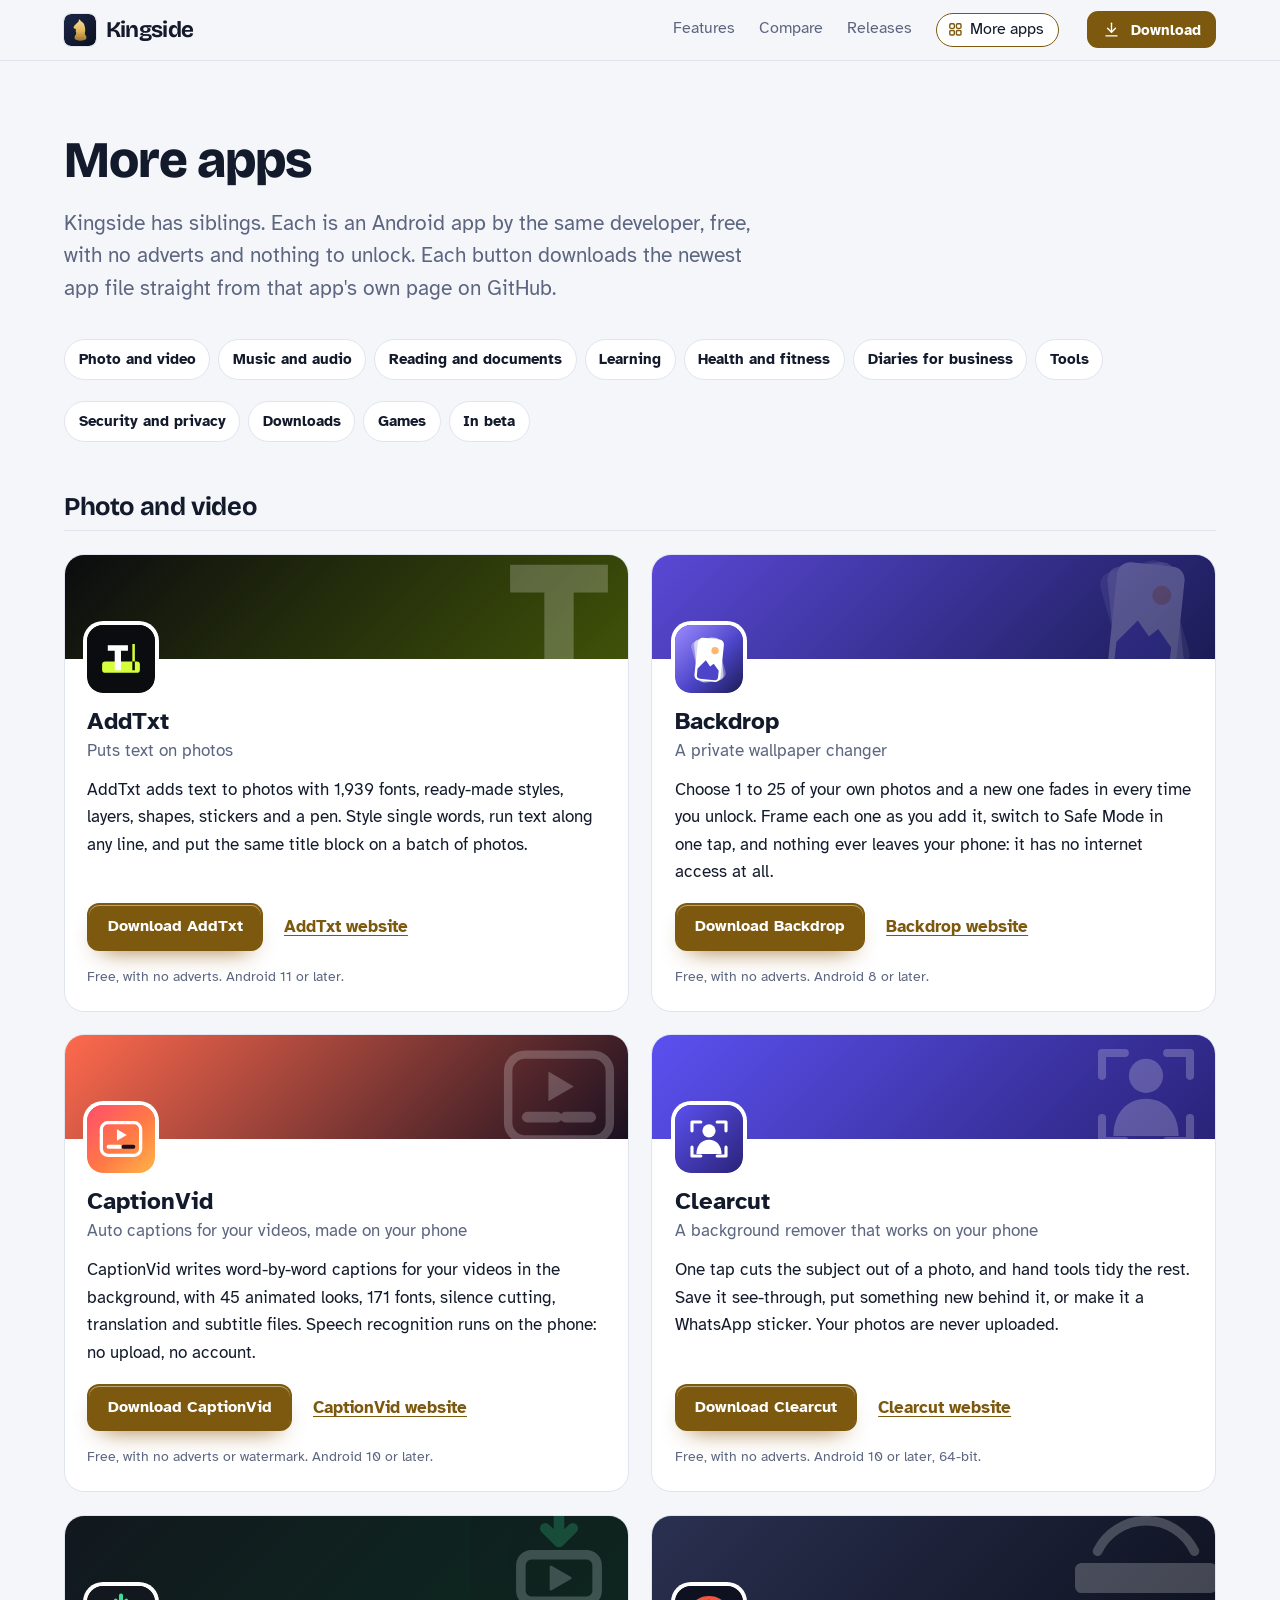
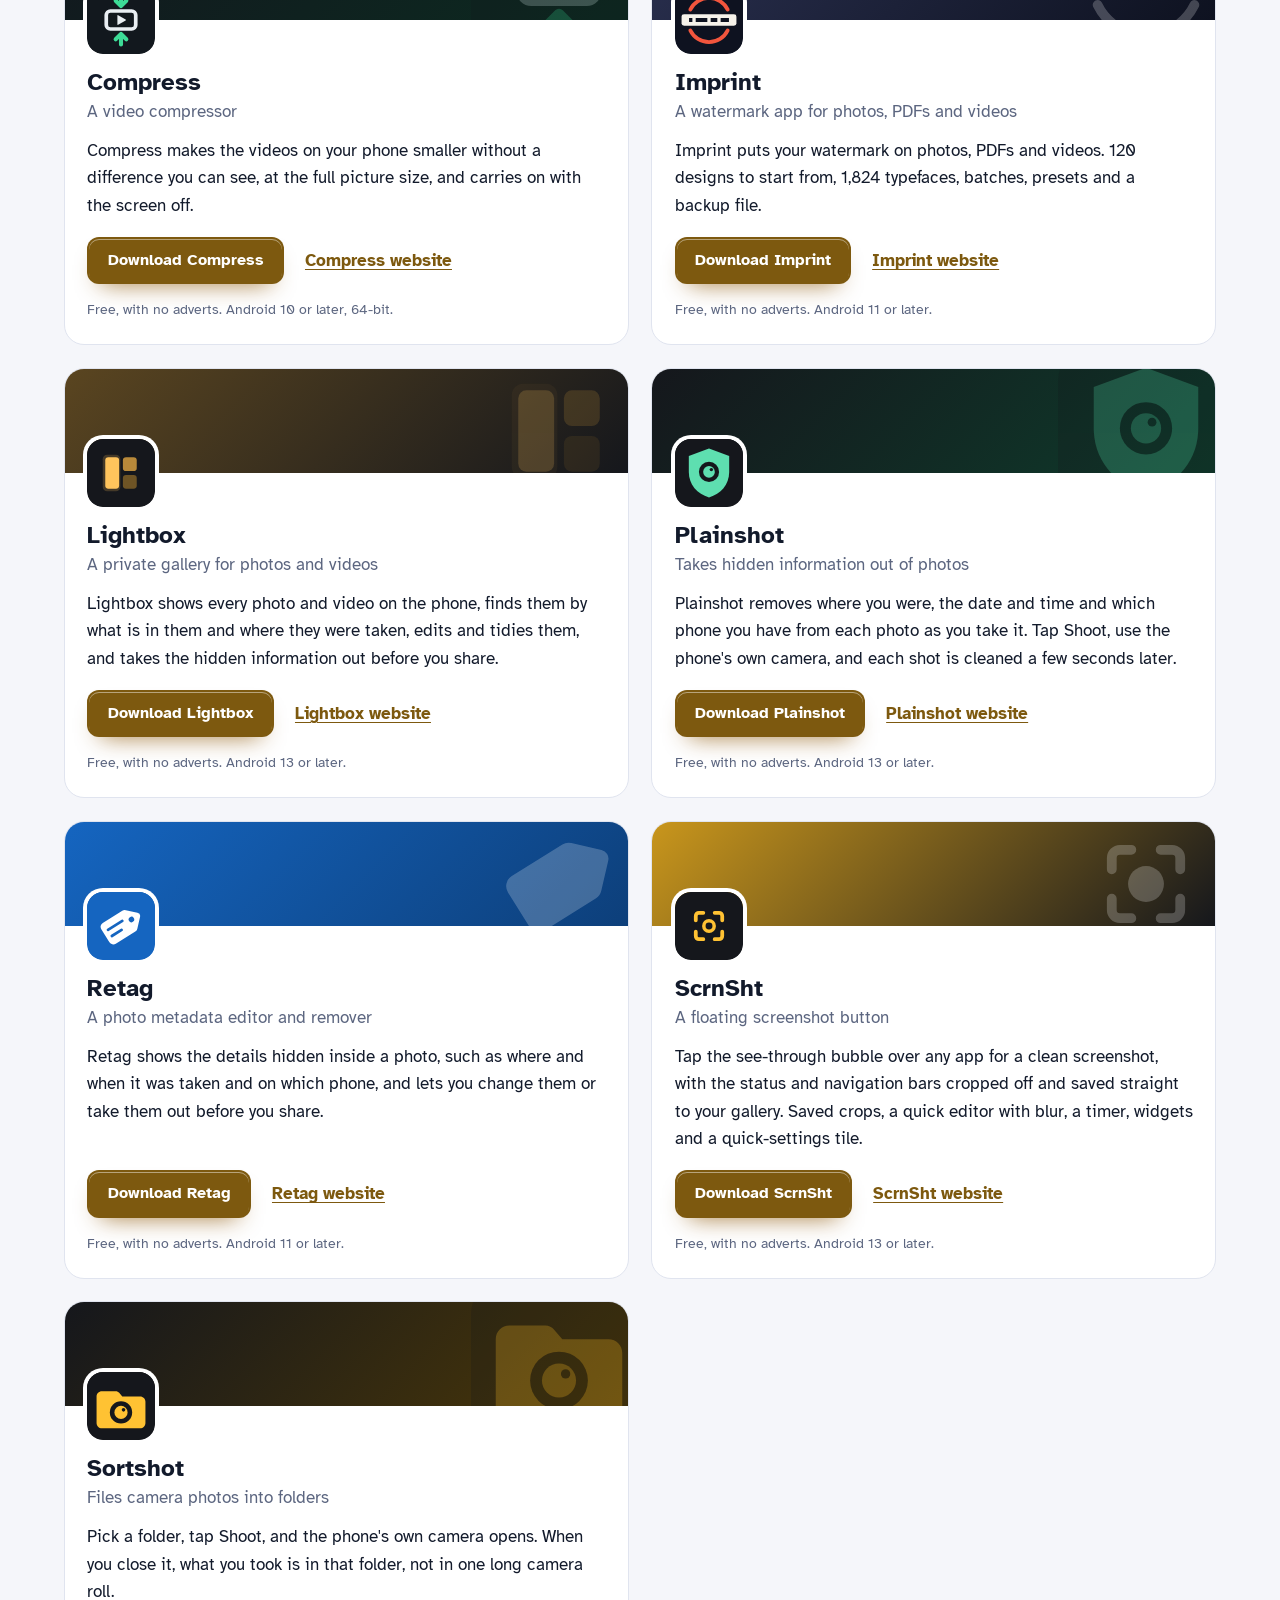
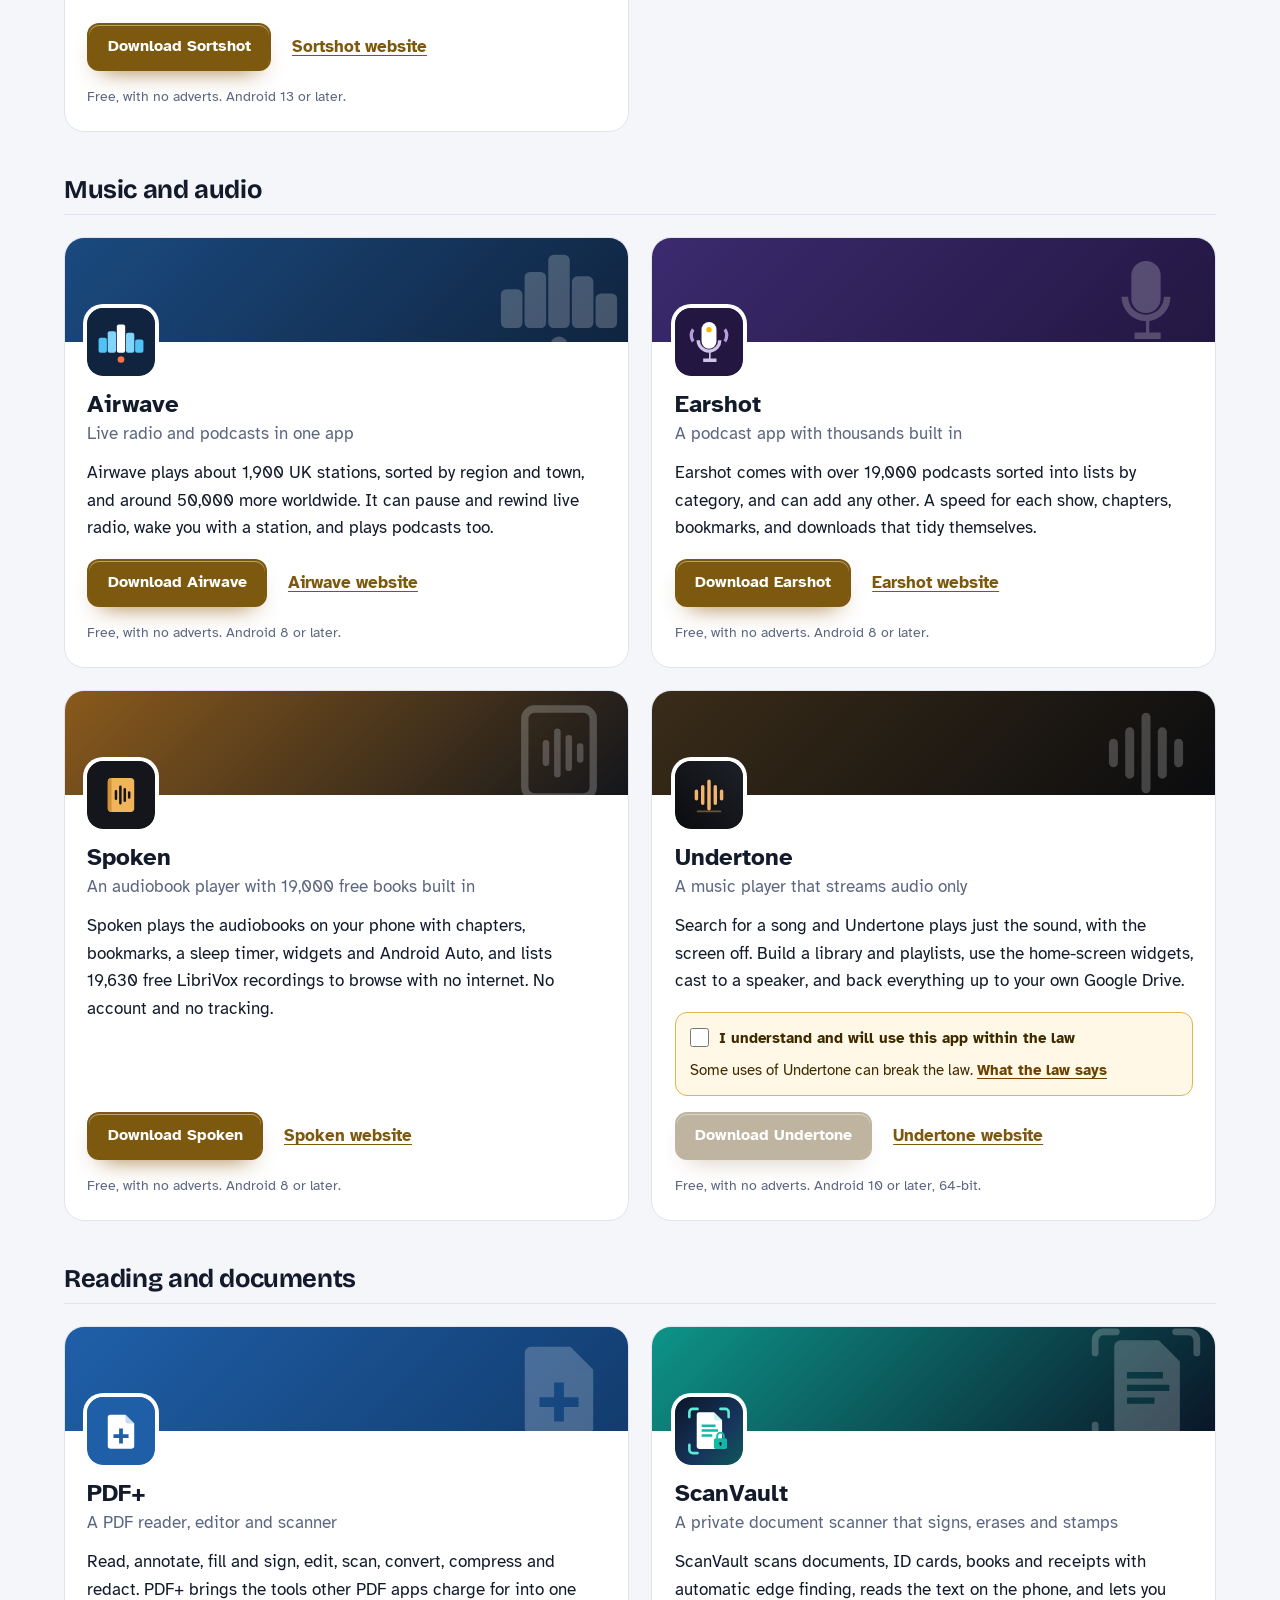
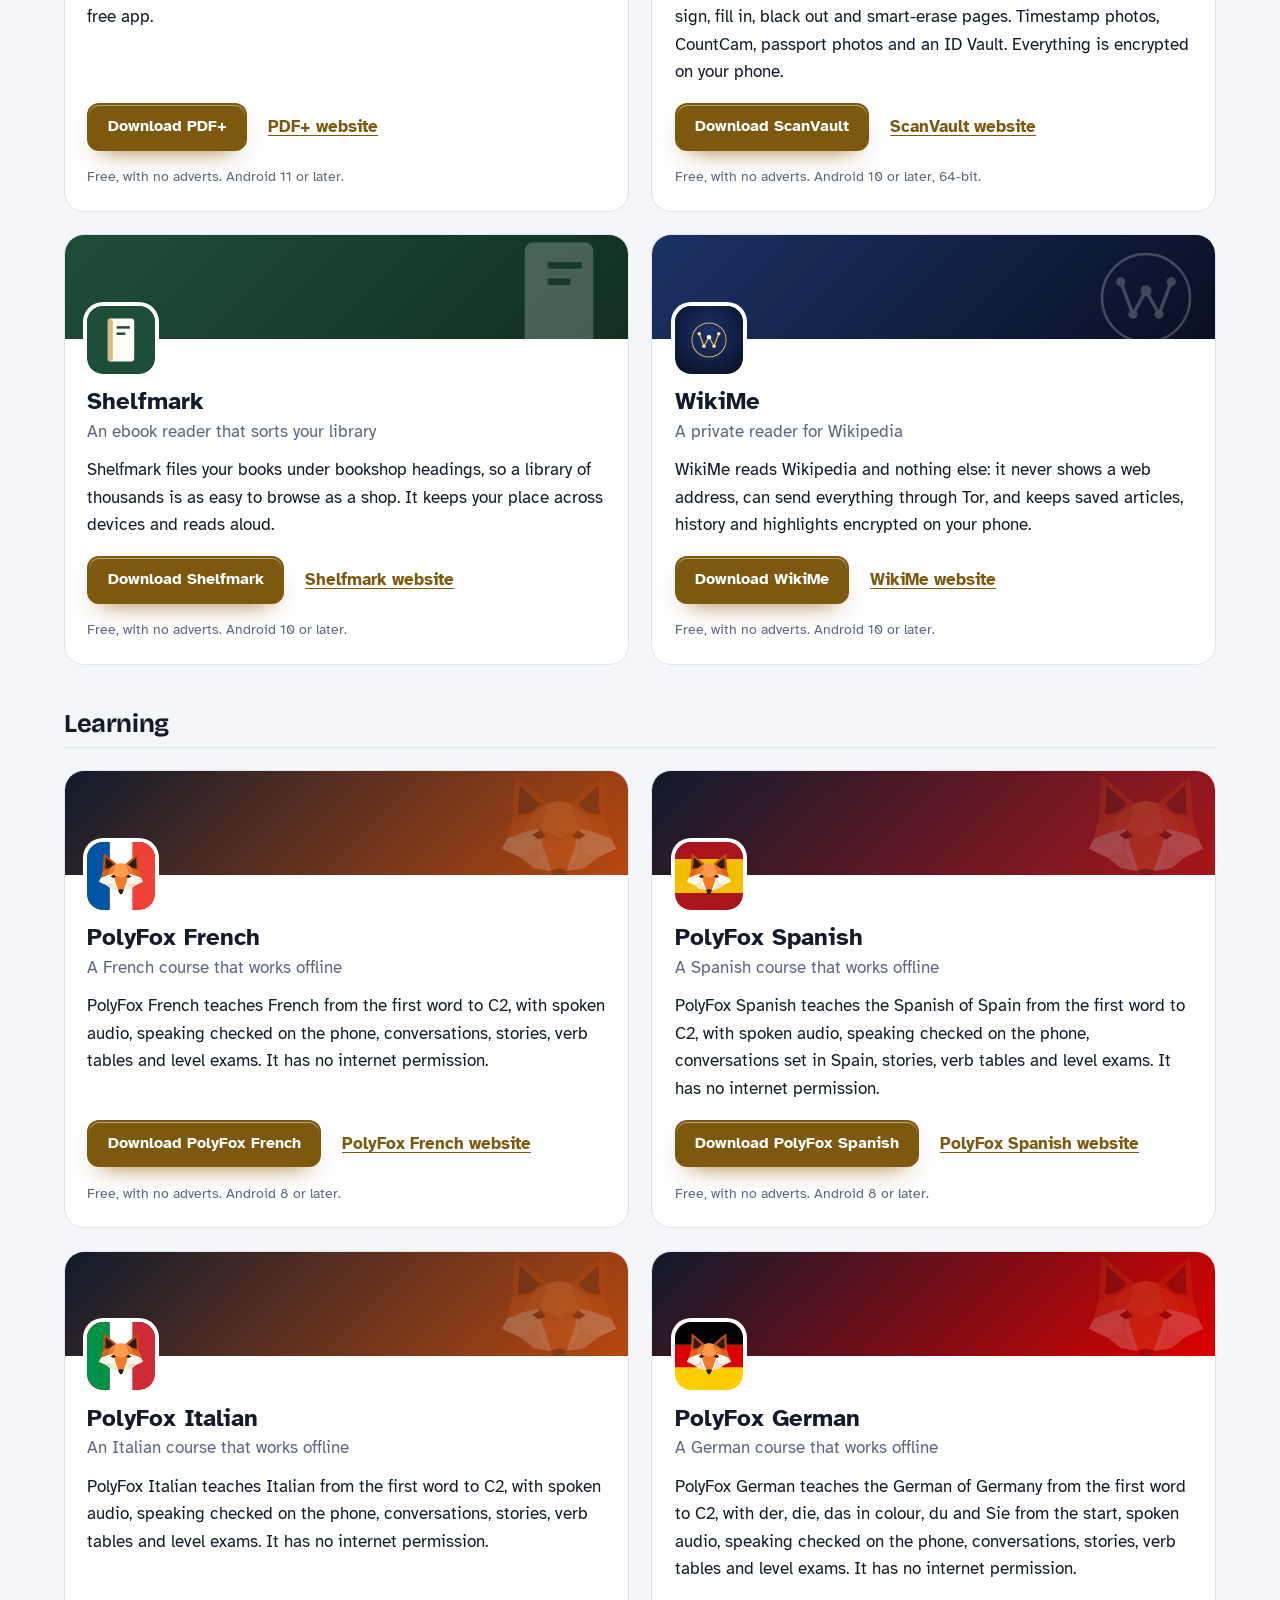
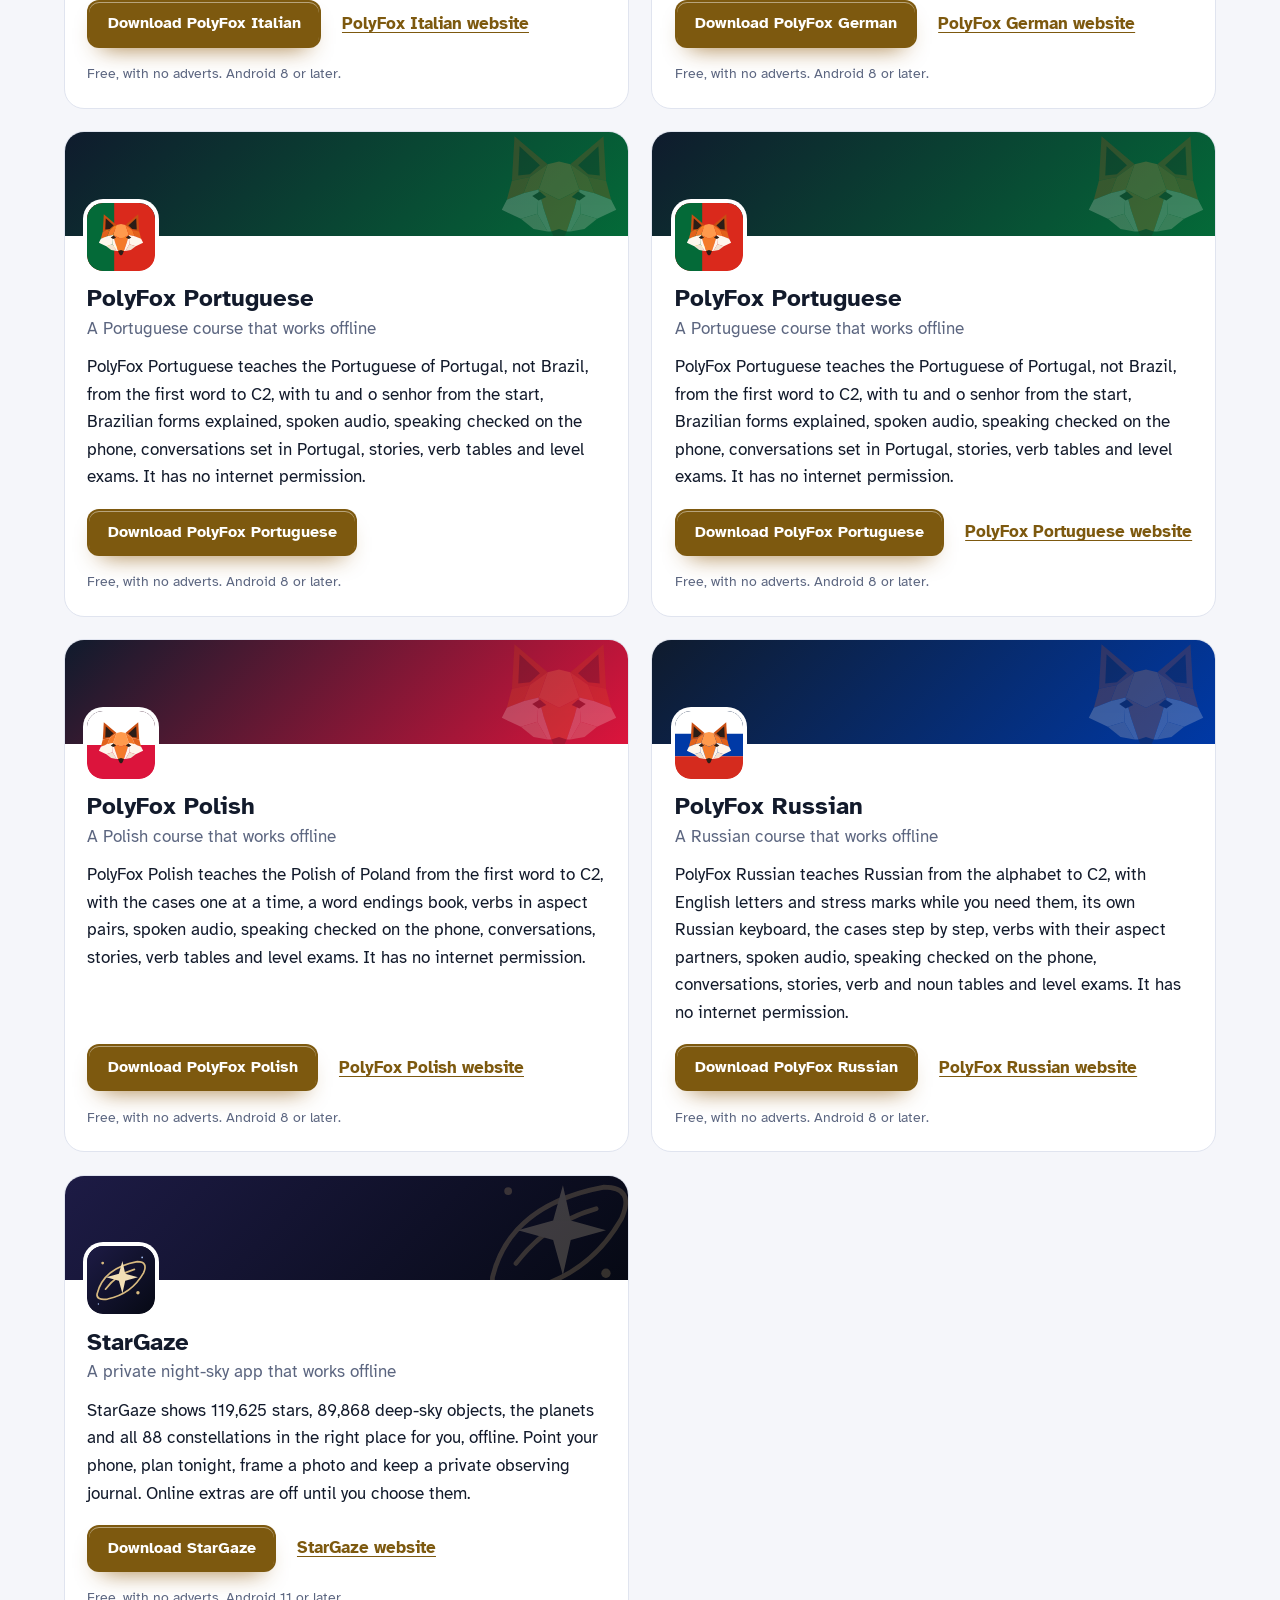
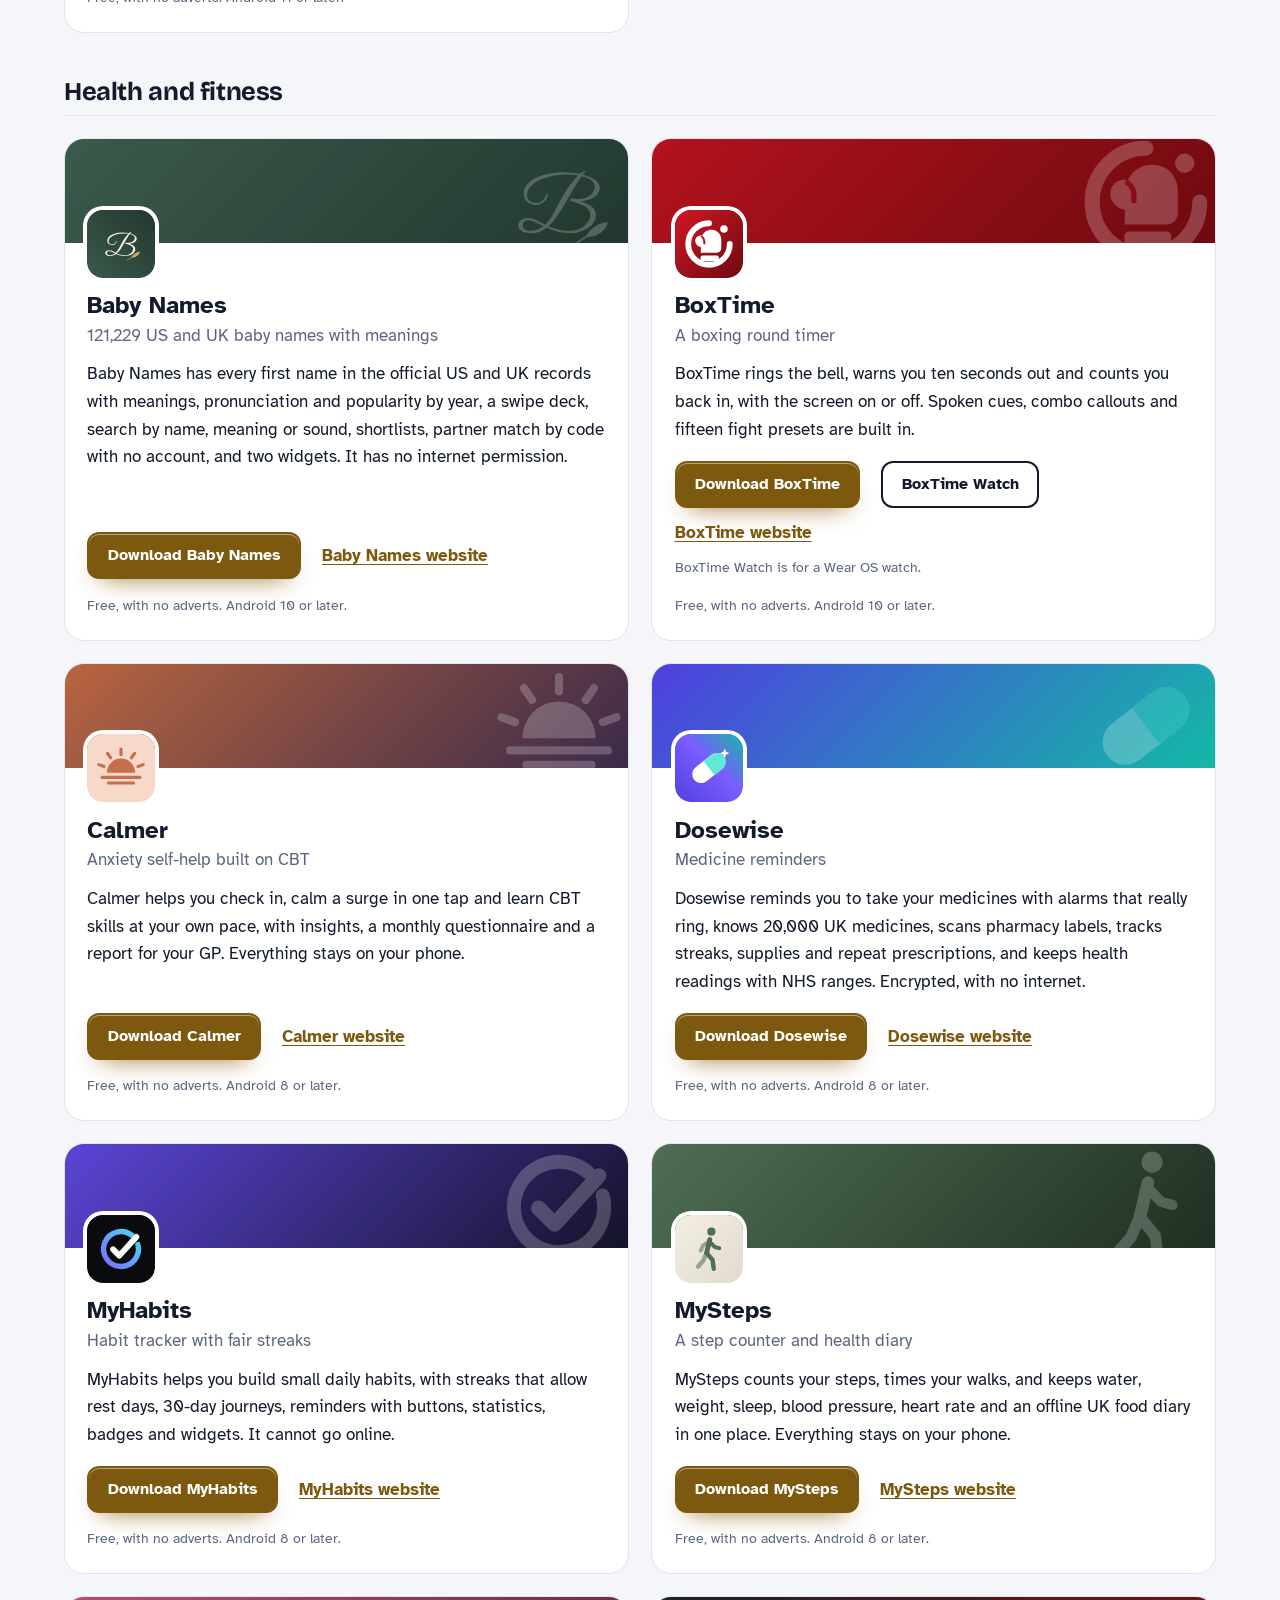
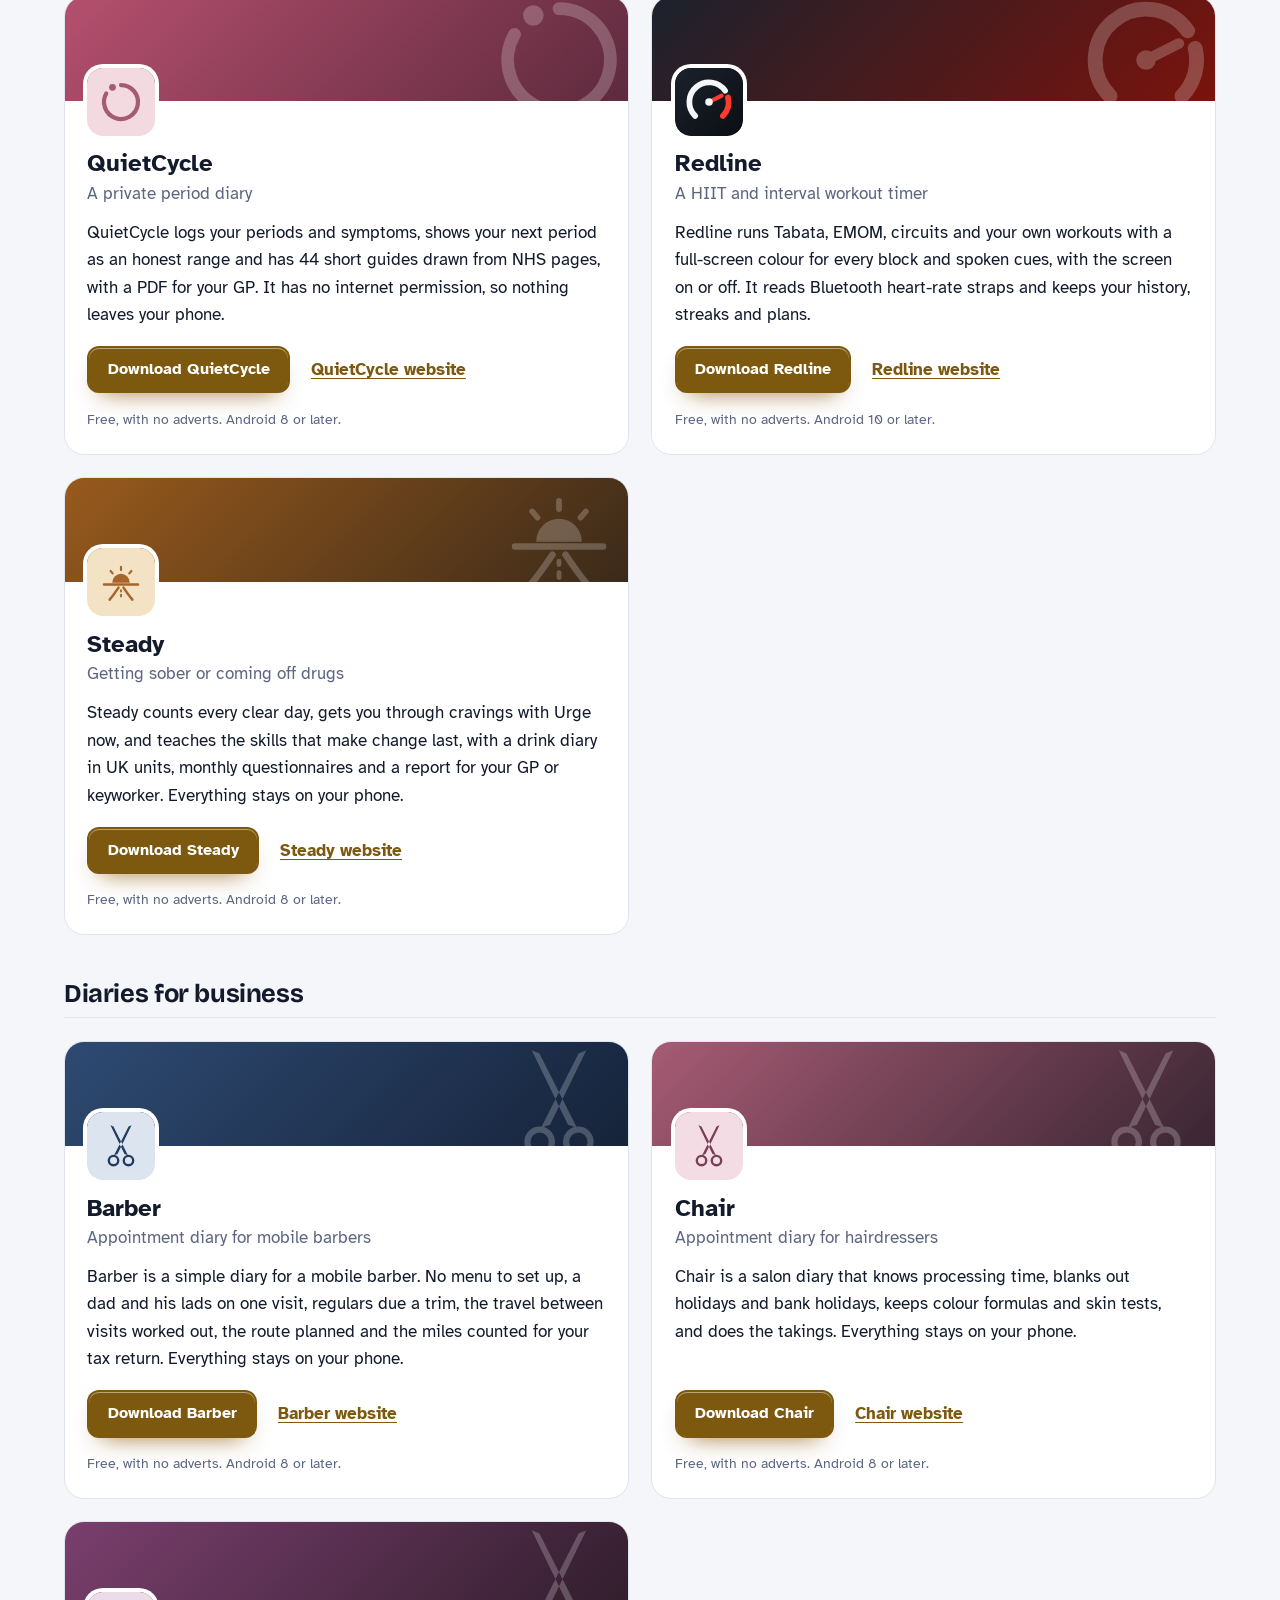
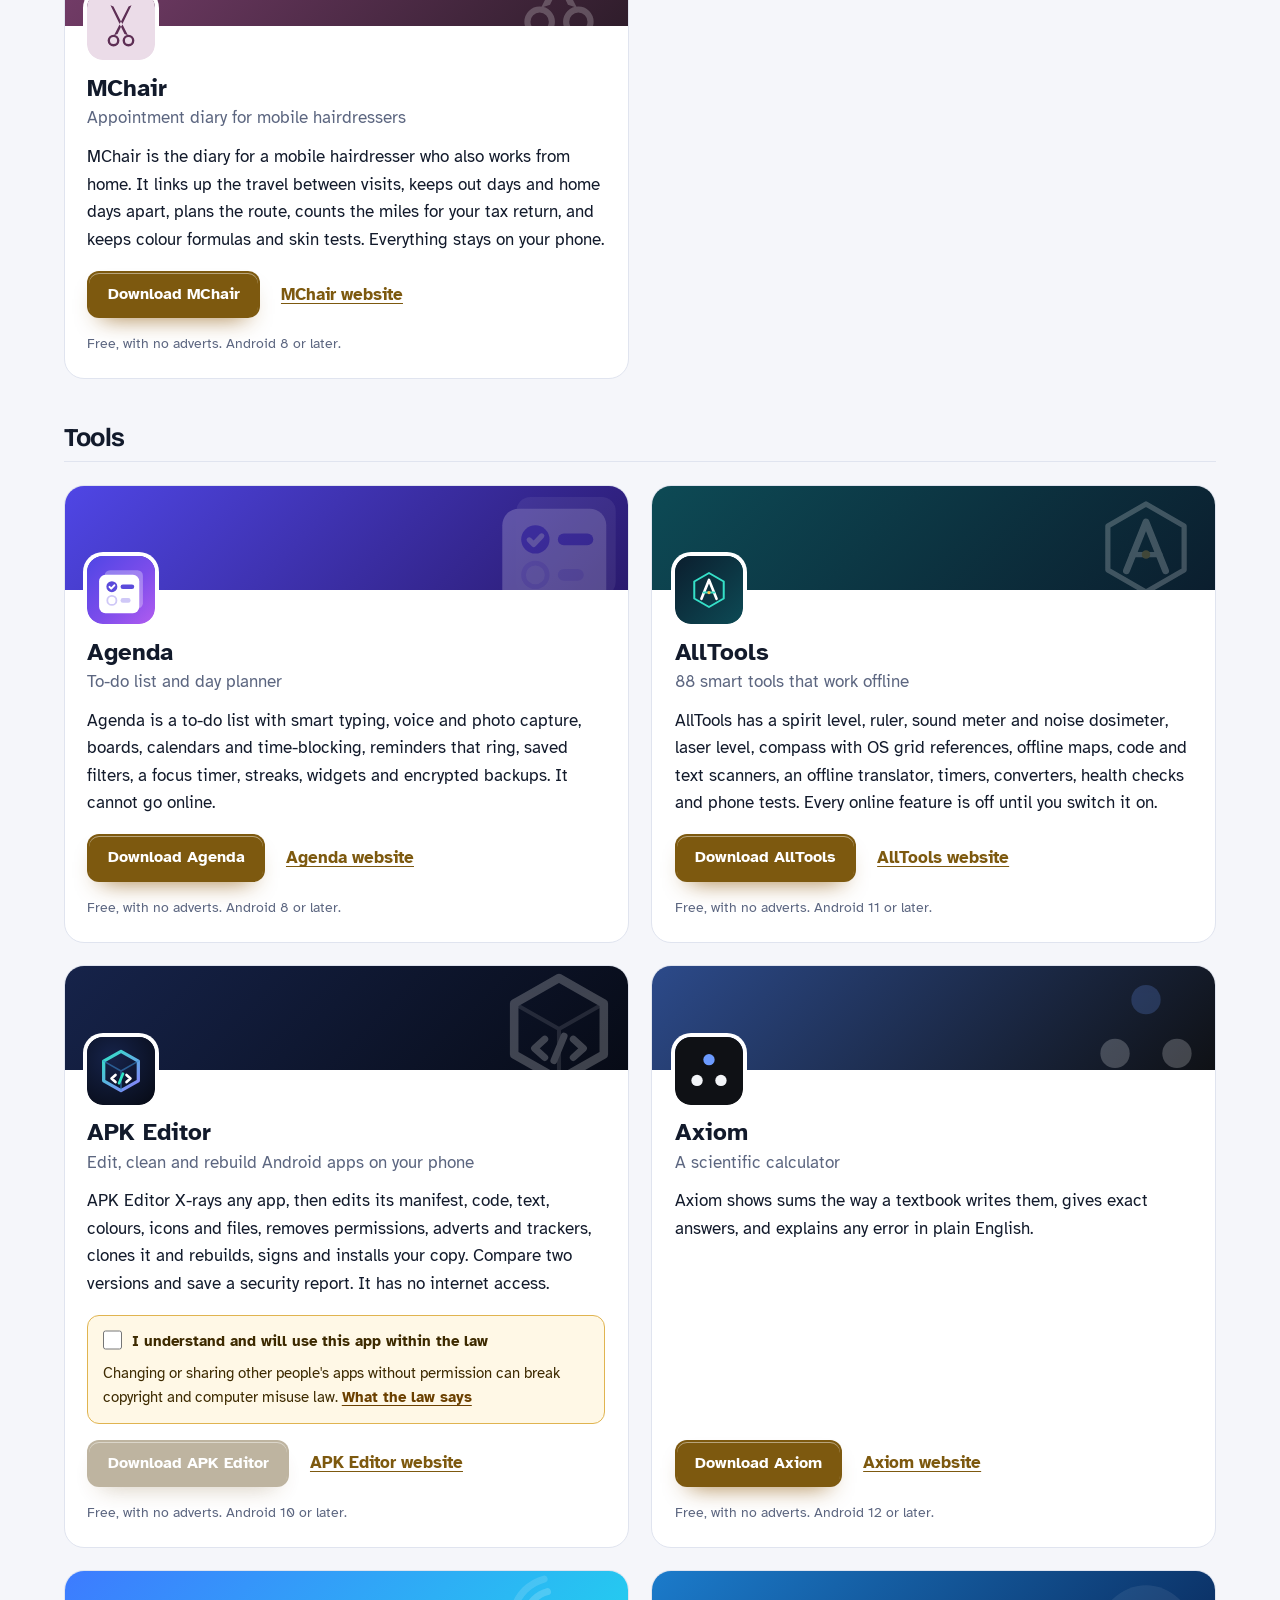
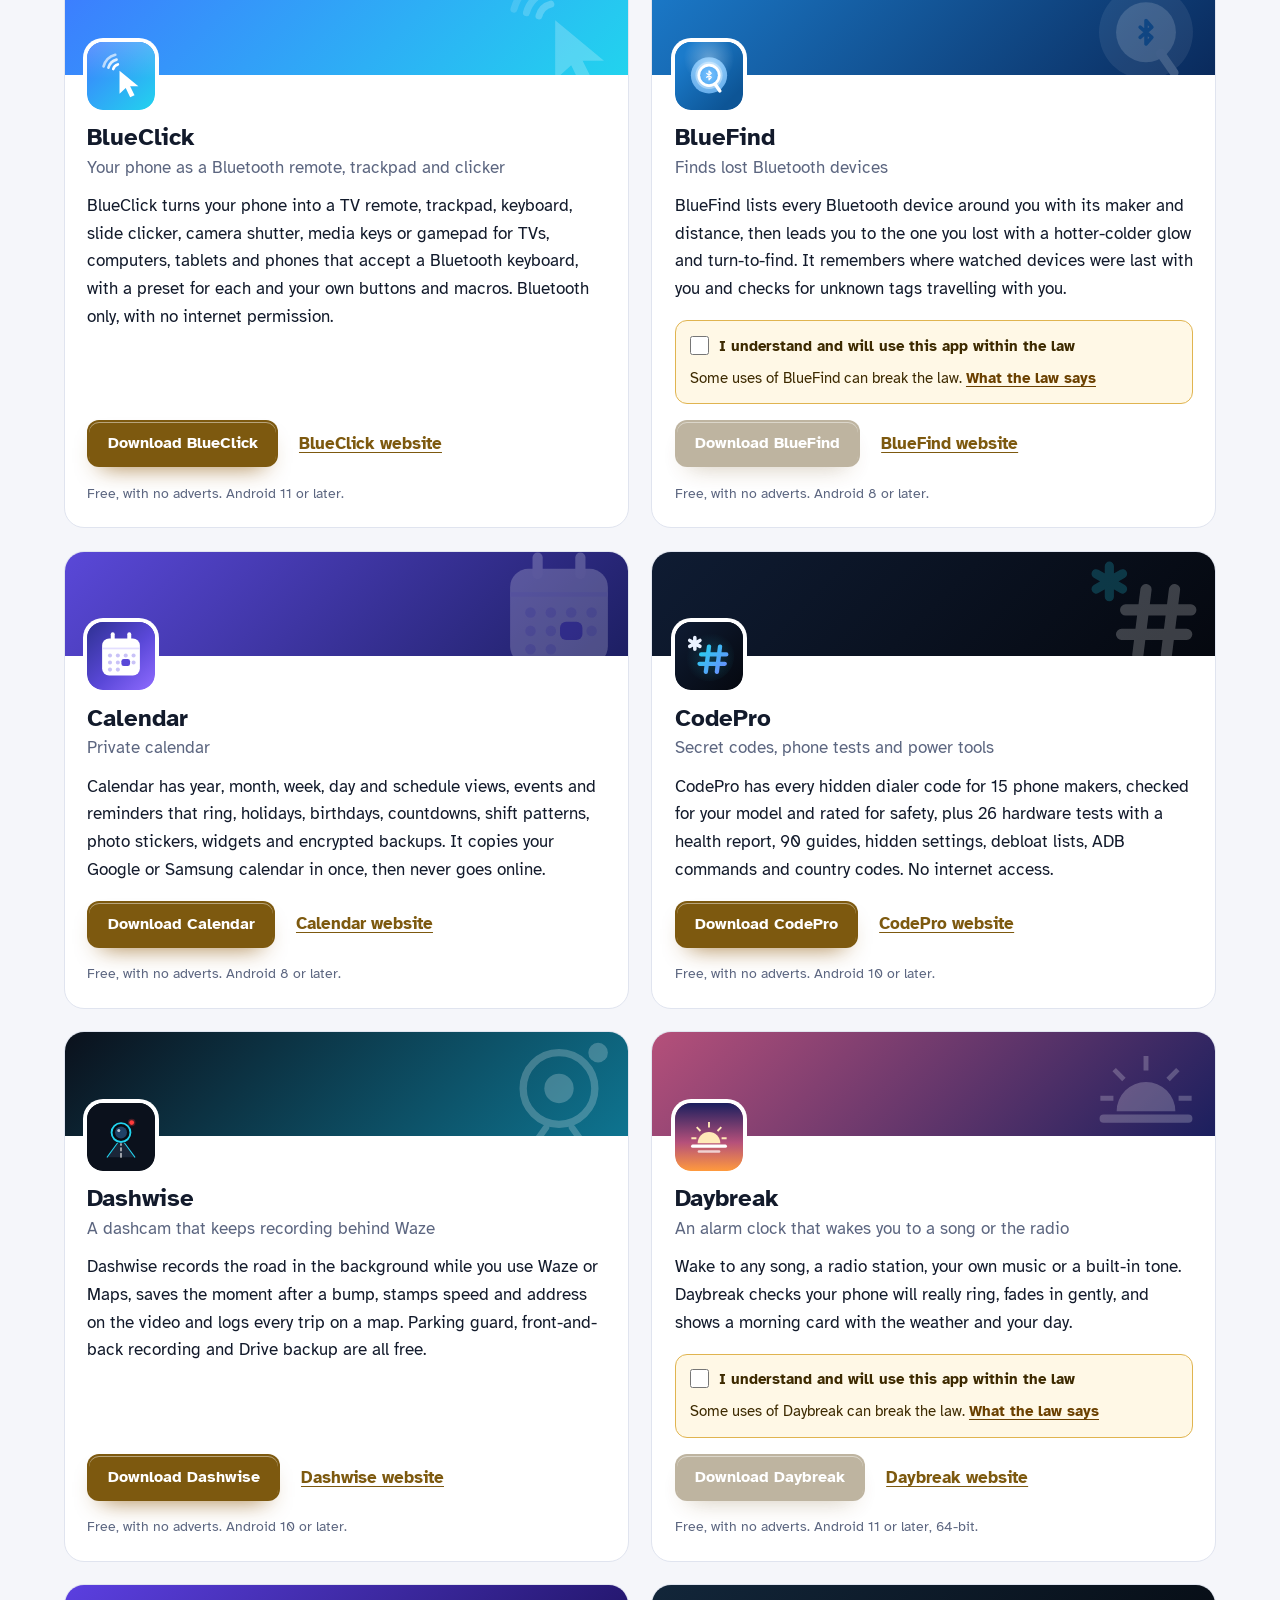
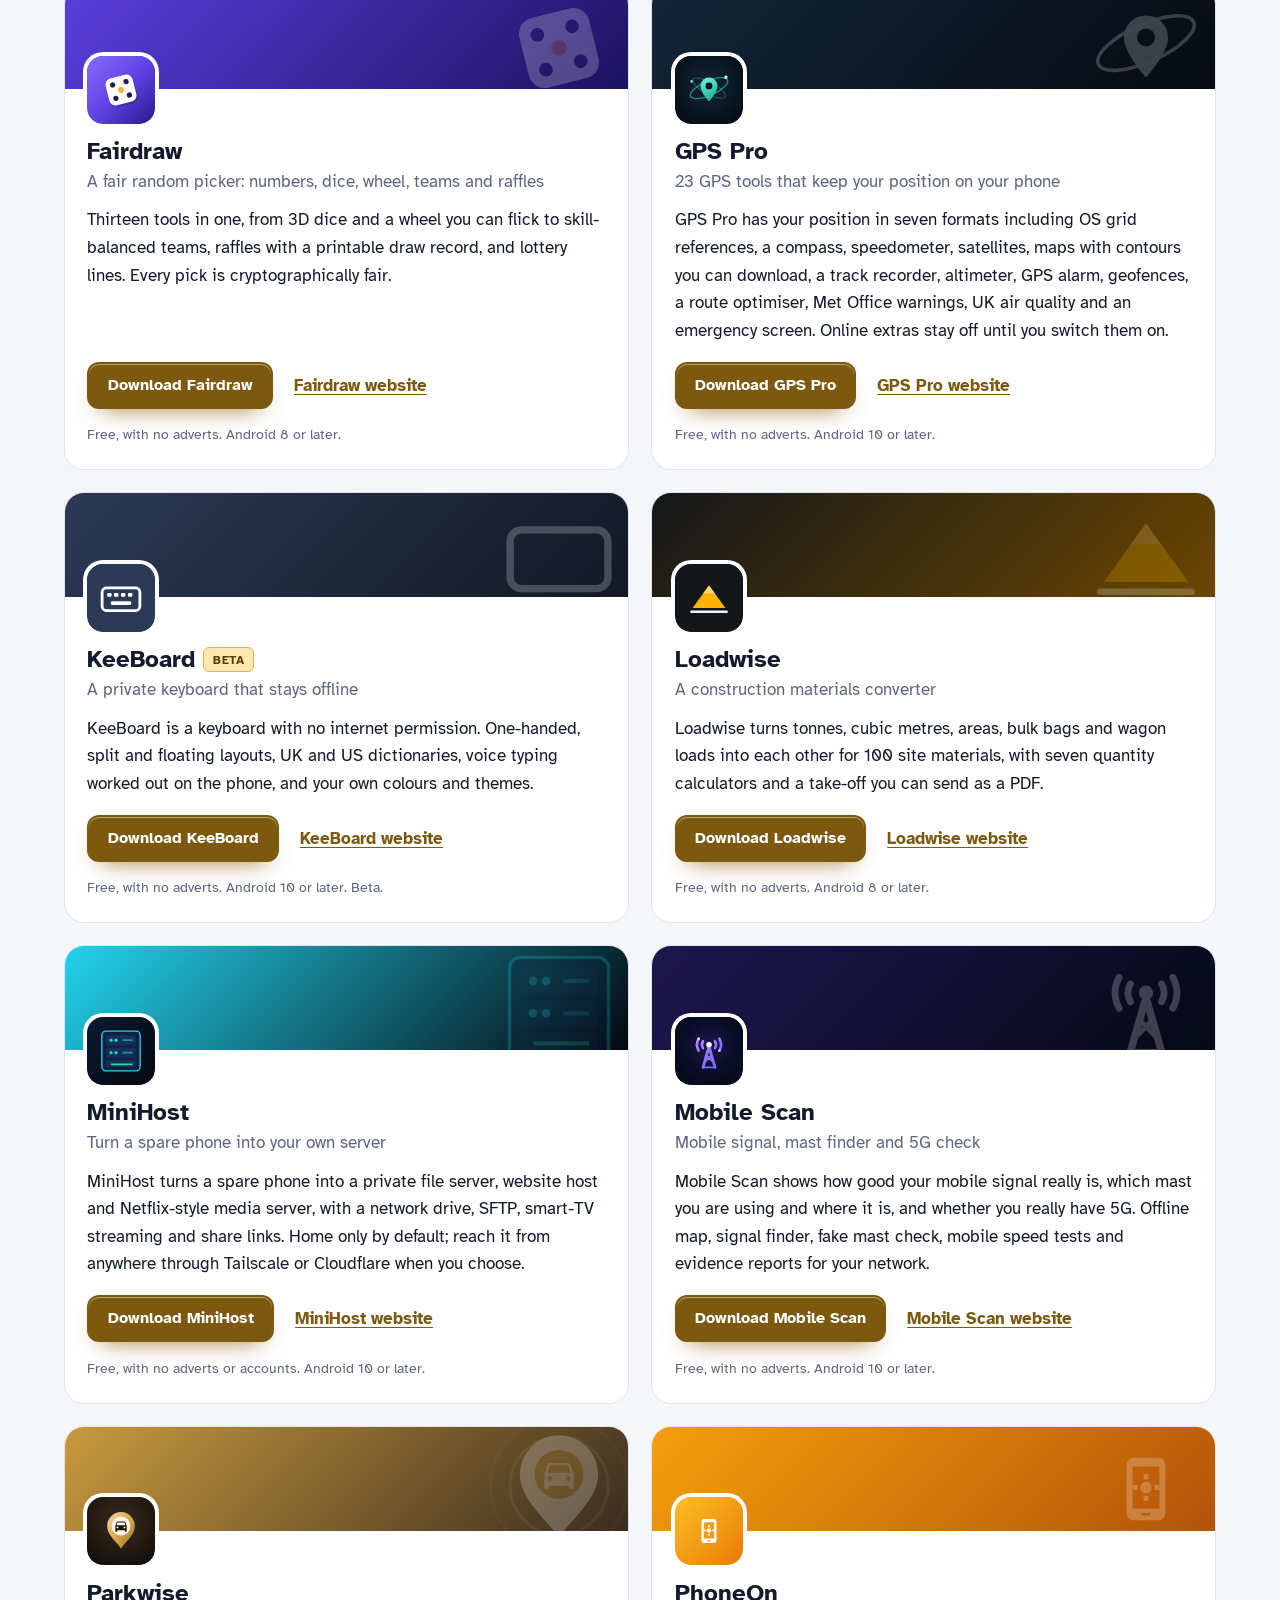
==== commit ff4fe30f: "More apps: add BlueClick" ====
--- a/more-apps.html
+++ b/more-apps.html
@@ -4,7 +4,7 @@
 <meta charset="utf-8">
 <meta name="viewport" content="width=device-width, initial-scale=1">
 <title>More free Android apps from the maker of Kingside</title>
-<meta name="description" content="All 97 free Android apps from the maker of Kingside, in one list by category, each with its download and a link to its website.">
+<meta name="description" content="All 98 free Android apps from the maker of Kingside, in one list by category, each with its download and a link to its website.">
 <meta name="author" content="Jonathan Jackson">
 <link rel="canonical" href="https://customgpter.github.io/kingside/more-apps.html">
 <meta name="theme-color" content="#f5f6fa" media="(prefers-color-scheme: light)">
@@ -12,7 +12,7 @@
 <meta property="og:type" content="website">
 <meta property="og:site_name" content="Kingside">
 <meta property="og:title" content="More free Android apps from the maker of Kingside">
-<meta property="og:description" content="All 97 free Android apps from the maker of Kingside, in one list by category, each with its download and a link to its website.">
+<meta property="og:description" content="All 98 free Android apps from the maker of Kingside, in one list by category, each with its download and a link to its website.">
 <meta property="og:url" content="https://customgpter.github.io/kingside/more-apps.html">
 <meta property="og:image" content="https://customgpter.github.io/kingside/assets/og.png">
 <meta property="og:image:width" content="1200">
@@ -26,7 +26,7 @@
 <link rel="preload" href="./assets/fonts/atkinson-hyperlegible-latin-400-normal.woff2" as="font" type="font/woff2" crossorigin>
 <link rel="stylesheet" href="./assets/site.css?v=1">
 <link rel="stylesheet" href="./assets/house.css?v=1">
-<script type="application/ld+json">{"@context":"https://schema.org","@type":"ItemList","name":"Apps from the maker of Kingside","url":"https://customgpter.github.io/kingside/more-apps.html","itemListElement":[{"@type":"ListItem","position":1,"name":"AddTxt","url":"https://customgpter.github.io/addtxt/"},{"@type":"ListItem","position":2,"name":"Backdrop","url":"https://customgpter.github.io/backdrop/"},{"@type":"ListItem","position":3,"name":"CaptionVid","url":"https://customgpter.github.io/captionvid/"},{"@type":"ListItem","position":4,"name":"Clearcut","url":"https://customgpter.github.io/clearcut/"},{"@type":"ListItem","position":5,"name":"Compress","url":"https://customgpter.github.io/compress/"},{"@type":"ListItem","position":6,"name":"Imprint","url":"https://customgpter.github.io/imprint/"},{"@type":"ListItem","position":7,"name":"Lightbox","url":"https://customgpter.github.io/lightbox/"},{"@type":"ListItem","position":8,"name":"Plainshot","url":"https://customgpter.github.io/plainshot/"},{"@type":"ListItem","position":9,"name":"Retag","url":"https://customgpter.github.io/retag/"},{"@type":"ListItem","position":10,"name":"ScrnSht","url":"https://customgpter.github.io/scrnsht/"},{"@type":"ListItem","position":11,"name":"Sortshot","url":"https://customgpter.github.io/sortshot/"},{"@type":"ListItem","position":12,"name":"Airwave","url":"https://customgpter.github.io/airwave/"},{"@type":"ListItem","position":13,"name":"Earshot","url":"https://customgpter.github.io/earshot/"},{"@type":"ListItem","position":14,"name":"Spoken","url":"https://customgpter.github.io/spoken/"},{"@type":"ListItem","position":15,"name":"Undertone","url":"https://customgpter.github.io/undertone/"},{"@type":"ListItem","position":16,"name":"PDF+","url":"https://customgpter.github.io/pdfplus/"},{"@type":"ListItem","position":17,"name":"ScanVault","url":"https://customgpter.github.io/scanvault/"},{"@type":"ListItem","position":18,"name":"Shelfmark","url":"https://customgpter.github.io/shelfmark/"},{"@type":"ListItem","position":19,"name":"WikiMe","url":"https://customgpter.github.io/wikime/"},{"@type":"ListItem","position":20,"name":"PolyFox French","url":"https://customgpter.github.io/polyfox/"},{"@type":"ListItem","position":21,"name":"PolyFox German","url":"https://customgpter.github.io/polyfox-german/"},{"@type":"ListItem","position":22,"name":"PolyFox Portuguese","url":"https://customgpter.github.io/polyfox-portuguese/"},{"@type":"ListItem","position":23,"name":"PolyFox Polish","url":"https://customgpter.github.io/polyfox-polish/"},{"@type":"ListItem","position":24,"name":"PolyFox Russian","url":"https://customgpter.github.io/polyfox-russian/"},{"@type":"ListItem","position":25,"name":"StarGaze","url":"https://customgpter.github.io/stargaze/"},{"@type":"ListItem","position":26,"name":"Baby Names","url":"https://customgpter.github.io/babynames/"},{"@type":"ListItem","position":27,"name":"BoxTime","url":"https://customgpter.github.io/boxtime/"},{"@type":"ListItem","position":28,"name":"Calmer","url":"https://customgpter.github.io/calmer/"},{"@type":"ListItem","position":29,"name":"Dosewise","url":"https://customgpter.github.io/dosewise/"},{"@type":"ListItem","position":30,"name":"MyHabits","url":"https://customgpter.github.io/myhabits/"},{"@type":"ListItem","position":31,"name":"MySteps","url":"https://customgpter.github.io/mysteps/"},{"@type":"ListItem","position":32,"name":"QuietCycle","url":"https://customgpter.github.io/quietcycle/"},{"@type":"ListItem","position":33,"name":"Redline","url":"https://customgpter.github.io/redline/"},{"@type":"ListItem","position":34,"name":"Steady","url":"https://customgpter.github.io/steady/"},{"@type":"ListItem","position":35,"name":"Barber","url":"https://customgpter.github.io/barber/"},{"@type":"ListItem","position":36,"name":"Chair","url":"https://customgpter.github.io/chair/"},{"@type":"ListItem","position":37,"name":"MChair","url":"https://customgpter.github.io/mchair/"},{"@type":"ListItem","position":38,"name":"Agenda","url":"https://customgpter.github.io/agenda/"},{"@type":"ListItem","position":39,"name":"AllTools","url":"https://customgpter.github.io/alltools/"},{"@type":"ListItem","position":40,"name":"APK Editor","url":"https://customgpter.github.io/apkeditor/"},{"@type":"ListItem","position":41,"name":"Axiom","url":"https://customgpter.github.io/axiom/"},{"@type":"ListItem","position":42,"name":"BlueFind","url":"https://customgpter.github.io/bluefind/"},{"@type":"ListItem","position":43,"name":"Calendar","url":"https://customgpter.github.io/calendar/"},{"@type":"ListItem","position":44,"name":"CodePro","url":"https://customgpter.github.io/codepro/"},{"@type":"ListItem","position":45,"name":"Dashwise","url":"https://customgpter.github.io/dashwise/"},{"@type":"ListItem","position":46,"name":"Daybreak","url":"https://customgpter.github.io/daybreak/"},{"@type":"ListItem","position":47,"name":"Fairdraw","url":"https://customgpter.github.io/fairdraw/"},{"@type":"ListItem","position":48,"name":"GPS Pro","url":"https://customgpter.github.io/gpspro/"},{"@type":"ListItem","position":49,"name":"KeeBoard","url":"https://customgpter.github.io/keeboard/"},{"@type":"ListItem","position":50,"name":"Loadwise","url":"https://customgpter.github.io/loadwise/"},{"@type":"ListItem","position":51,"name":"MiniHost","url":"https://customgpter.github.io/minihost/"},{"@type":"ListItem","position":52,"name":"Mobile Scan","url":"https://customgpter.github.io/mobilescan/"},{"@type":"ListItem","position":53,"name":"Parkwise","url":"https://customgpter.github.io/parkwise/"},{"@type":"ListItem","position":54,"name":"Pocketmind","url":"https://customgpter.github.io/pocketmind/"},{"@type":"ListItem","position":55,"name":"Refine","url":"https://customgpter.github.io/refine/"},{"@type":"ListItem","position":56,"name":"Shiftwise","url":"https://customgpter.github.io/shiftwise/"},{"@type":"ListItem","position":57,"name":"SimpleCalc","url":"https://customgpter.github.io/simplecalc/"},{"@type":"ListItem","position":58,"name":"Skyline","url":"https://customgpter.github.io/skyline/"},{"@type":"ListItem","position":59,"name":"Slipway","url":"https://customgpter.github.io/slipway/"},{"@type":"ListItem","position":60,"name":"Tagger","url":"https://customgpter.github.io/tagger/"},{"@type":"ListItem","position":61,"name":"TotalClean","url":"https://customgpter.github.io/totalclean/"},{"@type":"ListItem","position":62,"name":"TVLink","url":"https://customgpter.github.io/tvlink/"},{"@type":"ListItem","position":63,"name":"Unbox","url":"https://customgpter.github.io/unbox/"},{"@type":"ListItem","position":64,"name":"WhatsKeep","url":"https://customgpter.github.io/whatskeep/"},{"@type":"ListItem","position":65,"name":"WiFi Scan","url":"https://customgpter.github.io/wifiscan/"},{"@type":"ListItem","position":66,"name":"Auditly","url":"https://customgpter.github.io/auditly/"},{"@type":"ListItem","position":67,"name":"Backchannel","url":"https://customgpter.github.io/backchannel/"},{"@type":"ListItem","position":68,"name":"ENotes","url":"https://customgpter.github.io/enotes/"},{"@type":"ListItem","position":69,"name":"FindMe","url":"https://customgpter.github.io/findme/"},{"@type":"ListItem","position":70,"name":"iLock","url":"https://customgpter.github.io/ilock/"},{"@type":"ListItem","position":71,"name":"ImSafe","url":"https://customgpter.github.io/imsafe/"},{"@type":"ListItem","position":72,"name":"IShred","url":"https://customgpter.github.io/ishred/"},{"@type":"ListItem","position":73,"name":"LockBox","url":"https://customgpter.github.io/lockbox/"},{"@type":"ListItem","position":74,"name":"PassVault","url":"https://customgpter.github.io/passvault/"},{"@type":"ListItem","position":75,"name":"SpyFind","url":"https://customgpter.github.io/spyfind/"},{"@type":"ListItem","position":76,"name":"TextWipe","url":"https://customgpter.github.io/textwipe/"},{"@type":"ListItem","position":77,"name":"Tracewire","url":"https://customgpter.github.io/tracewire/"},{"@type":"ListItem","position":78,"name":"Vigil","url":"https://customgpter.github.io/vigil/"},{"@type":"ListItem","position":79,"name":"Grab","url":"https://customgpter.github.io/grab/"},{"@type":"ListItem","position":80,"name":"Swarm","url":"https://customgpter.github.io/swarm/"},{"@type":"ListItem","position":81,"name":"Plane Games","url":"https://customgpter.github.io/plane-games/"},{"@type":"ListItem","position":82,"name":"Ninefold","url":"https://customgpter.github.io/ninefold/"},{"@type":"ListItem","position":83,"name":"Cubewise","url":"https://customgpter.github.io/cubewise/"},{"@type":"ListItem","position":84,"name":"Tilewise","url":"https://customgpter.github.io/tilewise/"},{"@type":"ListItem","position":85,"name":"Letterwise","url":"https://customgpter.github.io/letterwise/"},{"@type":"ListItem","position":86,"name":"Kingside","url":"https://customgpter.github.io/kingside/"},{"@type":"ListItem","position":87,"name":"Deckhand","url":"https://customgpter.github.io/deckhand/"},{"@type":"ListItem","position":88,"name":"SNESForge","url":"https://customgpter.github.io/snesforge/"},{"@type":"ListItem","position":89,"name":"Fame Boy","url":"https://customgpter.github.io/fameboy/"},{"@type":"ListItem","position":90,"name":"PSPPro","url":"https://customgpter.github.io/psppro/"},{"@type":"ListItem","position":91,"name":"MegaGen","url":"https://customgpter.github.io/megagen/"},{"@type":"ListItem","position":92,"name":"QVR","url":"https://customgpter.github.io/qvr/"},{"@type":"ListItem","position":93,"name":"QVR Watch","url":"https://customgpter.github.io/qvr-watch/"},{"@type":"ListItem","position":94,"name":"QVRLite","url":"https://customgpter.github.io/qvrlite/"},{"@type":"ListItem","position":95,"name":"Onionz","url":"https://customgpter.github.io/onionz/"},{"@type":"ListItem","position":96,"name":"OnionzWeb","url":"https://customgpter.github.io/onionzweb/"}]}</script>
+<script type="application/ld+json">{"@context":"https://schema.org","@type":"ItemList","name":"Apps from the maker of Kingside","url":"https://customgpter.github.io/kingside/more-apps.html","itemListElement":[{"@type":"ListItem","position":1,"name":"AddTxt","url":"https://customgpter.github.io/addtxt/"},{"@type":"ListItem","position":2,"name":"Backdrop","url":"https://customgpter.github.io/backdrop/"},{"@type":"ListItem","position":3,"name":"CaptionVid","url":"https://customgpter.github.io/captionvid/"},{"@type":"ListItem","position":4,"name":"Clearcut","url":"https://customgpter.github.io/clearcut/"},{"@type":"ListItem","position":5,"name":"Compress","url":"https://customgpter.github.io/compress/"},{"@type":"ListItem","position":6,"name":"Imprint","url":"https://customgpter.github.io/imprint/"},{"@type":"ListItem","position":7,"name":"Lightbox","url":"https://customgpter.github.io/lightbox/"},{"@type":"ListItem","position":8,"name":"Plainshot","url":"https://customgpter.github.io/plainshot/"},{"@type":"ListItem","position":9,"name":"Retag","url":"https://customgpter.github.io/retag/"},{"@type":"ListItem","position":10,"name":"ScrnSht","url":"https://customgpter.github.io/scrnsht/"},{"@type":"ListItem","position":11,"name":"Sortshot","url":"https://customgpter.github.io/sortshot/"},{"@type":"ListItem","position":12,"name":"Airwave","url":"https://customgpter.github.io/airwave/"},{"@type":"ListItem","position":13,"name":"Earshot","url":"https://customgpter.github.io/earshot/"},{"@type":"ListItem","position":14,"name":"Spoken","url":"https://customgpter.github.io/spoken/"},{"@type":"ListItem","position":15,"name":"Undertone","url":"https://customgpter.github.io/undertone/"},{"@type":"ListItem","position":16,"name":"PDF+","url":"https://customgpter.github.io/pdfplus/"},{"@type":"ListItem","position":17,"name":"ScanVault","url":"https://customgpter.github.io/scanvault/"},{"@type":"ListItem","position":18,"name":"Shelfmark","url":"https://customgpter.github.io/shelfmark/"},{"@type":"ListItem","position":19,"name":"WikiMe","url":"https://customgpter.github.io/wikime/"},{"@type":"ListItem","position":20,"name":"PolyFox French","url":"https://customgpter.github.io/polyfox/"},{"@type":"ListItem","position":21,"name":"PolyFox German","url":"https://customgpter.github.io/polyfox-german/"},{"@type":"ListItem","position":22,"name":"PolyFox Portuguese","url":"https://customgpter.github.io/polyfox-portuguese/"},{"@type":"ListItem","position":23,"name":"PolyFox Polish","url":"https://customgpter.github.io/polyfox-polish/"},{"@type":"ListItem","position":24,"name":"PolyFox Russian","url":"https://customgpter.github.io/polyfox-russian/"},{"@type":"ListItem","position":25,"name":"StarGaze","url":"https://customgpter.github.io/stargaze/"},{"@type":"ListItem","position":26,"name":"Baby Names","url":"https://customgpter.github.io/babynames/"},{"@type":"ListItem","position":27,"name":"BoxTime","url":"https://customgpter.github.io/boxtime/"},{"@type":"ListItem","position":28,"name":"Calmer","url":"https://customgpter.github.io/calmer/"},{"@type":"ListItem","position":29,"name":"Dosewise","url":"https://customgpter.github.io/dosewise/"},{"@type":"ListItem","position":30,"name":"MyHabits","url":"https://customgpter.github.io/myhabits/"},{"@type":"ListItem","position":31,"name":"MySteps","url":"https://customgpter.github.io/mysteps/"},{"@type":"ListItem","position":32,"name":"QuietCycle","url":"https://customgpter.github.io/quietcycle/"},{"@type":"ListItem","position":33,"name":"Redline","url":"https://customgpter.github.io/redline/"},{"@type":"ListItem","position":34,"name":"Steady","url":"https://customgpter.github.io/steady/"},{"@type":"ListItem","position":35,"name":"Barber","url":"https://customgpter.github.io/barber/"},{"@type":"ListItem","position":36,"name":"Chair","url":"https://customgpter.github.io/chair/"},{"@type":"ListItem","position":37,"name":"MChair","url":"https://customgpter.github.io/mchair/"},{"@type":"ListItem","position":38,"name":"Agenda","url":"https://customgpter.github.io/agenda/"},{"@type":"ListItem","position":39,"name":"AllTools","url":"https://customgpter.github.io/alltools/"},{"@type":"ListItem","position":40,"name":"APK Editor","url":"https://customgpter.github.io/apkeditor/"},{"@type":"ListItem","position":41,"name":"Axiom","url":"https://customgpter.github.io/axiom/"},{"@type":"ListItem","position":42,"name":"BlueClick","url":"https://customgpter.github.io/blueclick/"},{"@type":"ListItem","position":43,"name":"BlueFind","url":"https://customgpter.github.io/bluefind/"},{"@type":"ListItem","position":44,"name":"Calendar","url":"https://customgpter.github.io/calendar/"},{"@type":"ListItem","position":45,"name":"CodePro","url":"https://customgpter.github.io/codepro/"},{"@type":"ListItem","position":46,"name":"Dashwise","url":"https://customgpter.github.io/dashwise/"},{"@type":"ListItem","position":47,"name":"Daybreak","url":"https://customgpter.github.io/daybreak/"},{"@type":"ListItem","position":48,"name":"Fairdraw","url":"https://customgpter.github.io/fairdraw/"},{"@type":"ListItem","position":49,"name":"GPS Pro","url":"https://customgpter.github.io/gpspro/"},{"@type":"ListItem","position":50,"name":"KeeBoard","url":"https://customgpter.github.io/keeboard/"},{"@type":"ListItem","position":51,"name":"Loadwise","url":"https://customgpter.github.io/loadwise/"},{"@type":"ListItem","position":52,"name":"MiniHost","url":"https://customgpter.github.io/minihost/"},{"@type":"ListItem","position":53,"name":"Mobile Scan","url":"https://customgpter.github.io/mobilescan/"},{"@type":"ListItem","position":54,"name":"Parkwise","url":"https://customgpter.github.io/parkwise/"},{"@type":"ListItem","position":55,"name":"Pocketmind","url":"https://customgpter.github.io/pocketmind/"},{"@type":"ListItem","position":56,"name":"Refine","url":"https://customgpter.github.io/refine/"},{"@type":"ListItem","position":57,"name":"Shiftwise","url":"https://customgpter.github.io/shiftwise/"},{"@type":"ListItem","position":58,"name":"SimpleCalc","url":"https://customgpter.github.io/simplecalc/"},{"@type":"ListItem","position":59,"name":"Skyline","url":"https://customgpter.github.io/skyline/"},{"@type":"ListItem","position":60,"name":"Slipway","url":"https://customgpter.github.io/slipway/"},{"@type":"ListItem","position":61,"name":"Tagger","url":"https://customgpter.github.io/tagger/"},{"@type":"ListItem","position":62,"name":"TotalClean","url":"https://customgpter.github.io/totalclean/"},{"@type":"ListItem","position":63,"name":"TVLink","url":"https://customgpter.github.io/tvlink/"},{"@type":"ListItem","position":64,"name":"Unbox","url":"https://customgpter.github.io/unbox/"},{"@type":"ListItem","position":65,"name":"WhatsKeep","url":"https://customgpter.github.io/whatskeep/"},{"@type":"ListItem","position":66,"name":"WiFi Scan","url":"https://customgpter.github.io/wifiscan/"},{"@type":"ListItem","position":67,"name":"Auditly","url":"https://customgpter.github.io/auditly/"},{"@type":"ListItem","position":68,"name":"Backchannel","url":"https://customgpter.github.io/backchannel/"},{"@type":"ListItem","position":69,"name":"ENotes","url":"https://customgpter.github.io/enotes/"},{"@type":"ListItem","position":70,"name":"FindMe","url":"https://customgpter.github.io/findme/"},{"@type":"ListItem","position":71,"name":"iLock","url":"https://customgpter.github.io/ilock/"},{"@type":"ListItem","position":72,"name":"ImSafe","url":"https://customgpter.github.io/imsafe/"},{"@type":"ListItem","position":73,"name":"IShred","url":"https://customgpter.github.io/ishred/"},{"@type":"ListItem","position":74,"name":"LockBox","url":"https://customgpter.github.io/lockbox/"},{"@type":"ListItem","position":75,"name":"PassVault","url":"https://customgpter.github.io/passvault/"},{"@type":"ListItem","position":76,"name":"SpyFind","url":"https://customgpter.github.io/spyfind/"},{"@type":"ListItem","position":77,"name":"TextWipe","url":"https://customgpter.github.io/textwipe/"},{"@type":"ListItem","position":78,"name":"Tracewire","url":"https://customgpter.github.io/tracewire/"},{"@type":"ListItem","position":79,"name":"Vigil","url":"https://customgpter.github.io/vigil/"},{"@type":"ListItem","position":80,"name":"Grab","url":"https://customgpter.github.io/grab/"},{"@type":"ListItem","position":81,"name":"Swarm","url":"https://customgpter.github.io/swarm/"},{"@type":"ListItem","position":82,"name":"Plane Games","url":"https://customgpter.github.io/plane-games/"},{"@type":"ListItem","position":83,"name":"Ninefold","url":"https://customgpter.github.io/ninefold/"},{"@type":"ListItem","position":84,"name":"Cubewise","url":"https://customgpter.github.io/cubewise/"},{"@type":"ListItem","position":85,"name":"Tilewise","url":"https://customgpter.github.io/tilewise/"},{"@type":"ListItem","position":86,"name":"Letterwise","url":"https://customgpter.github.io/letterwise/"},{"@type":"ListItem","position":87,"name":"Kingside","url":"https://customgpter.github.io/kingside/"},{"@type":"ListItem","position":88,"name":"Deckhand","url":"https://customgpter.github.io/deckhand/"},{"@type":"ListItem","position":89,"name":"SNESForge","url":"https://customgpter.github.io/snesforge/"},{"@type":"ListItem","position":90,"name":"Fame Boy","url":"https://customgpter.github.io/fameboy/"},{"@type":"ListItem","position":91,"name":"PSPPro","url":"https://customgpter.github.io/psppro/"},{"@type":"ListItem","position":92,"name":"MegaGen","url":"https://customgpter.github.io/megagen/"},{"@type":"ListItem","position":93,"name":"QVR","url":"https://customgpter.github.io/qvr/"},{"@type":"ListItem","position":94,"name":"QVR Watch","url":"https://customgpter.github.io/qvr-watch/"},{"@type":"ListItem","position":95,"name":"QVRLite","url":"https://customgpter.github.io/qvrlite/"},{"@type":"ListItem","position":96,"name":"Onionz","url":"https://customgpter.github.io/onionz/"},{"@type":"ListItem","position":97,"name":"OnionzWeb","url":"https://customgpter.github.io/onionzweb/"}]}</script>
 <link rel="stylesheet" href="./assets/apps-list.css?v=1">
 <script src="./assets/apps-list.js?v=1" defer></script>
 </head>
@@ -87,7 +87,7 @@
 <div class="mapps-group" role="group" aria-labelledby="apps-tools"><h2 class="mapps-cat" id="apps-tools">Tools</h2>
 <ul class="mapps"><li class="mapp" style="--b:#4f46e5;--b2:#2a1a6e"><div class="mapp-cover" aria-hidden="true"><svg viewBox="0 0 108 108"><g transform="translate(54 56) scale(1.45) translate(-52 -56)"><rect x="34" y="33" width="42" height="42" rx="6" fill="#fff" fill-opacity=".3"/><rect x="28" y="38" width="44" height="42" rx="7" fill="#fff" fill-opacity=".95"/><circle cx="42" cy="51" r="6" fill="#5b4bdb"/><path d="M39.4 51.2l1.9 1.9 3.4-3.6" stroke="#fff" stroke-width="2.2" fill="none" stroke-linecap="round" stroke-linejoin="round"/><rect x="51.5" y="48.5" width="15" height="5" rx="2.5" fill="#5b4bdb"/><circle cx="42" cy="66" r="5" fill="none" stroke="#cfc8f7" stroke-width="2"/><rect x="51.5" y="63.5" width="11" height="5" rx="2.5" fill="#cfc8f7"/></g></svg></div><div class="mapp-body"><svg class="mapp-icon" viewBox="0 0 108 108" aria-hidden="true"><defs><linearGradient id="i-agenda-agi" x1="0" y1="0" x2="1" y2="1"><stop offset="0" stop-color="#4f46e5"/><stop offset=".55" stop-color="#7c4deb"/><stop offset="1" stop-color="#b15cf0"/></linearGradient></defs><rect width="108" height="108" rx="24" fill="url(#i-agenda-agi)"/><g transform="translate(54 56) scale(1.45) translate(-52 -56)"><rect x="34" y="33" width="42" height="42" rx="6" fill="#fff" fill-opacity=".3"/><rect x="28" y="38" width="44" height="42" rx="7" fill="#fff"/><circle cx="42" cy="51" r="6" fill="#5b4bdb"/><path d="M39.4 51.2l1.9 1.9 3.4-3.6" stroke="#fff" stroke-width="2.2" fill="none" stroke-linecap="round" stroke-linejoin="round"/><rect x="51.5" y="48.5" width="15" height="5" rx="2.5" fill="#5b4bdb"/><circle cx="42" cy="66" r="5" fill="none" stroke="#cfc8f7" stroke-width="2"/><rect x="51.5" y="63.5" width="11" height="5" rx="2.5" fill="#cfc8f7"/></g></svg><h3>Agenda</h3><p class="mapp-kind">To-do list and day planner</p><p class="mapp-say">Agenda is a to-do list with smart typing, voice and photo capture, boards, calendars and time-blocking, reminders that ring, saved filters, a focus timer, streaks, widgets and encrypted backups. It cannot go online.</p><p class="mapp-go"><a class="button" href="https://github.com/CustomGPTer/agenda/releases/latest/download/Agenda.apk">Download Agenda</a><a class="mapp-site" href="https://customgpter.github.io/agenda/">Agenda website</a></p><p class="mapp-needs">Free, with no adverts. Android 8 or later.</p></div></li>
 <li class="mapp" style="--b:#0d4a55;--b2:#0b1e2e"><div class="mapp-cover" aria-hidden="true"><svg viewBox="0 0 108 108"><path d="M54 27L77.4 40.5L77.4 67.5L54 81L30.6 67.5L30.6 40.5Z" stroke="#fff" stroke-width="3.2" stroke-linejoin="round" fill="none"/><path d="M42 68L54 38L66 68" stroke="#fff" stroke-width="4.2" stroke-linecap="round" stroke-linejoin="round" fill="none"/><path d="M45.5 58L62.5 58" stroke="#fff" stroke-width="3.2" stroke-linecap="round"/><circle cx="54" cy="58" r="2.6" fill="#ffc24b"/></svg></div><div class="mapp-body"><svg class="mapp-icon" viewBox="0 0 108 108" aria-hidden="true"><defs><linearGradient id="i-alltools-atbg" x1="0" y1="0" x2="1" y2="1"><stop offset="0" stop-color="#0b1e2e"/><stop offset="1" stop-color="#0d4a55"/></linearGradient></defs><rect width="108" height="108" rx="24" fill="url(#i-alltools-atbg)"/><path d="M54 27L77.4 40.5L77.4 67.5L54 81L30.6 67.5L30.6 40.5Z" stroke="#35e0c8" stroke-width="3.2" stroke-linejoin="round" fill="none"/><path d="M42 68L54 38L66 68" stroke="#fff" stroke-width="4.2" stroke-linecap="round" stroke-linejoin="round" fill="none"/><path d="M45.5 58L62.5 58" stroke="#35e0c8" stroke-width="3.2" stroke-linecap="round"/><circle cx="54" cy="58" r="2.6" fill="#ffc24b"/></svg><h3>AllTools</h3><p class="mapp-kind">88 smart tools that work offline</p><p class="mapp-say">AllTools has a spirit level, ruler, sound meter and noise dosimeter, laser level, compass with OS grid references, offline maps, code and text scanners, an offline translator, timers, converters, health checks and phone tests. Every online feature is off until you switch it on.</p><p class="mapp-go"><a class="button" href="https://github.com/CustomGPTer/alltools/releases/latest/download/AllTools.apk">Download AllTools</a><a class="mapp-site" href="https://customgpter.github.io/alltools/">AllTools website</a></p><p class="mapp-needs">Free, with no adverts. Android 11 or later.</p></div></li><li class="mapp is-gated" style="--b:#16234a;--b2:#070b16"><div class="mapp-cover" aria-hidden="true"><svg viewBox="0 0 108 108"><g transform="translate(54 54) scale(1.25) translate(-54 -52)"><path d="M54 27L76 39.5L76 64.5L54 77L32 64.5L32 39.5Z" stroke="#fff" stroke-width="4.2" stroke-linejoin="round" fill="none"/><path d="M32 39.5L54 52L76 39.5M54 52L54 77" stroke="#fff" stroke-width="2" stroke-linecap="round" fill="none" opacity=".5"/><path d="M47 57L42 61.5L47 66M61 57L66 61.5L61 66" stroke="#fff" stroke-width="3.4" stroke-linecap="round" stroke-linejoin="round" fill="none"/><path d="M56.5 55.5L51.5 67.5" stroke="#fff" stroke-width="3.4" stroke-linecap="round"/></g></svg></div><div class="mapp-body"><svg class="mapp-icon" viewBox="0 0 108 108" aria-hidden="true"><defs><radialGradient id="i-apkeditor-aebg" cx="40" cy="34" r="96" gradientUnits="userSpaceOnUse"><stop offset="0" stop-color="#16234a"/><stop offset="1" stop-color="#070b16"/></radialGradient><linearGradient id="i-apkeditor-aehx" x1="32" y1="27" x2="76" y2="77" gradientUnits="userSpaceOnUse"><stop offset="0" stop-color="#2ee6c5"/><stop offset="1" stop-color="#8b7cff"/></linearGradient></defs><rect width="108" height="108" rx="24" fill="url(#i-apkeditor-aebg)"/><g transform="translate(54 54) scale(1.25) translate(-54 -52)"><path d="M54 27L76 39.5L76 64.5L54 77L32 64.5L32 39.5Z" stroke="url(#i-apkeditor-aehx)" stroke-width="4.2" stroke-linejoin="round" fill="none"/><path d="M32 39.5L54 52L76 39.5M54 52L54 77" stroke="#3d8fd6" stroke-width="2" stroke-linecap="round" fill="none" opacity=".55"/><path d="M47 57L42 61.5L47 66M61 57L66 61.5L61 66" stroke="#fff" stroke-width="3.4" stroke-linecap="round" stroke-linejoin="round" fill="none"/><path d="M56.5 55.5L51.5 67.5" stroke="#2ee6c5" stroke-width="3.4" stroke-linecap="round"/></g></svg><h3>APK Editor</h3><p class="mapp-kind">Edit, clean and rebuild Android apps on your phone</p><p class="mapp-say">APK Editor X-rays any app, then edits its manifest, code, text, colours, icons and files, removes permissions, adverts and trackers, clones it and rebuilds, signs and installs your copy. Compare two versions and save a security report. It has no internet access.</p><div class="mapp-law" data-gate><label><input type="checkbox"> I understand and will use this app within the law</label><p>Changing or sharing other people's apps without permission can break copyright and computer misuse law. <a href="https://customgpter.github.io/apkeditor/terms.html#law">What the law says</a></p><noscript><p>Turn on JavaScript to download, or use the <a href="https://customgpter.github.io/apkeditor/">APK Editor website</a>.</p></noscript></div><p class="mapp-go"><a class="button" data-href="https://github.com/CustomGPTer/apkeditor/releases/latest/download/APKEditor.apk" aria-disabled="true" role="link" tabindex="-1">Download APK Editor</a><a class="mapp-site" href="https://customgpter.github.io/apkeditor/">APK Editor website</a></p><p class="mapp-needs">Free, with no adverts. Android 10 or later.</p></div></li><li class="mapp" style="--b:#2c4a8a;--b2:#0f1115"><div class="mapp-cover" aria-hidden="true"><svg viewBox="0 0 108 108"><circle cx="54" cy="36" r="9" fill="#6c9bff"/><circle cx="35" cy="69" r="9" fill="#f3f5f8"/><circle cx="73" cy="69" r="9" fill="#f3f5f8"/></svg></div><div class="mapp-body"><svg class="mapp-icon" viewBox="0 0 108 108" aria-hidden="true"><rect width="108" height="108" rx="24" fill="#0f1115"/><circle cx="54" cy="36" r="9" fill="#6c9bff"/><circle cx="35" cy="69" r="9" fill="#f3f5f8"/><circle cx="73" cy="69" r="9" fill="#f3f5f8"/></svg><h3>Axiom</h3><p class="mapp-kind">A scientific calculator</p><p class="mapp-say">Axiom shows sums the way a textbook writes them, gives exact answers, and explains any error in plain English.</p><p class="mapp-go"><a class="button" href="https://github.com/CustomGPTer/axiom/releases/latest/download/Axiom.apk">Download Axiom</a><a class="mapp-site" href="https://customgpter.github.io/axiom/">Axiom website</a></p><p class="mapp-needs">Free, with no adverts. Android 12 or later.</p></div></li>
-<li class="mapp is-gated" style="--b:#1b7bcb;--b2:#0a2a5c"><div class="mapp-cover" aria-hidden="true"><svg viewBox="0 0 108 108"><circle cx="54" cy="52.92" r="28.8" fill="#fff" fill-opacity=".35"/><path d="M63 65.88L71.28 77.76" stroke="#fff" stroke-width="5.4" stroke-linecap="round"/><circle cx="54" cy="52.92" r="18.36" fill="#fff" fill-opacity=".95"/><path d="M50.4 49.75L57.6 56.09L54 60.12L54 45.72L57.6 49.75L50.4 56.09" fill="none" stroke="#1B7BCB" stroke-width="2.2" stroke-linecap="round" stroke-linejoin="round"/></svg></div><div class="mapp-body"><svg class="mapp-icon" viewBox="0 0 108 108" aria-hidden="true"><defs><linearGradient id="i-bluefind-bfa" gradientUnits="userSpaceOnUse" x1="18" y1="18" x2="90" y2="90"><stop offset="0" stop-color="#1B7BCB"/><stop offset="1" stop-color="#0D5596"/></linearGradient><radialGradient id="i-bluefind-bfb" gradientUnits="userSpaceOnUse" cx="54" cy="26" r="40"><stop offset="0" stop-color="#fff" stop-opacity=".33"/><stop offset="1" stop-color="#fff" stop-opacity="0"/></radialGradient><radialGradient id="i-bluefind-bfc" gradientUnits="userSpaceOnUse" cx="54" cy="39.6" r="39.6"><stop offset="0" stop-color="#B7E0FF"/><stop offset=".6" stop-color="#7FC0F5"/><stop offset="1" stop-color="#6AB0EC"/></radialGradient><radialGradient id="i-bluefind-bfd" gradientUnits="userSpaceOnUse" cx="54" cy="52.92" r="14.4"><stop offset="0" stop-color="#79C3FF"/><stop offset="1" stop-color="#5AAEF5"/></radialGradient></defs><rect width="108" height="108" rx="24" fill="url(#i-bluefind-bfa)"/><rect width="108" height="108" rx="24" fill="url(#i-bluefind-bfb)"/><circle cx="54" cy="52.92" r="28.8" fill="url(#i-bluefind-bfc)"/><circle cx="54" cy="52.92" r="21.6" fill="#fff" fill-opacity=".35"/><path d="M63 65.88L71.28 77.76" stroke="#fff" stroke-width="5.4" stroke-linecap="round"/><circle cx="54" cy="52.92" r="18.36" fill="#fff"/><circle cx="54" cy="52.92" r="14.04" fill="url(#i-bluefind-bfd)"/><path d="M50.4 49.75L57.6 56.09L54 60.12L54 45.72L57.6 49.75L50.4 56.09" fill="none" stroke="#fff" stroke-width="1.87" stroke-linecap="round" stroke-linejoin="round"/></svg><h3>BlueFind</h3><p class="mapp-kind">Finds lost Bluetooth devices</p><p class="mapp-say">BlueFind lists every Bluetooth device around you with its maker and distance, then leads you to the one you lost with a hotter-colder glow and turn-to-find. It remembers where watched devices were last with you and checks for unknown tags travelling with you.</p><div class="mapp-law" data-gate><label><input type="checkbox"> I understand and will use this app within the law</label><p>Some uses of BlueFind can break the law. <a href="https://customgpter.github.io/bluefind/terms.html#law">What the law says</a></p><noscript><p>Turn on JavaScript to download, or use the <a href="https://customgpter.github.io/bluefind/">BlueFind website</a>.</p></noscript></div><p class="mapp-go"><a class="button" data-href="https://github.com/CustomGPTer/bluefind/releases/latest/download/BlueFind.apk" aria-disabled="true" role="link" tabindex="-1">Download BlueFind</a><a class="mapp-site" href="https://customgpter.github.io/bluefind/">BlueFind website</a></p><p class="mapp-needs">Free, with no adverts. Android 8 or later.</p></div></li>
+<li class="mapp" style="--b:#3D7BFF;--b2:#22D3EE"><div class="mapp-cover" aria-hidden="true"><svg viewBox="0 0 108 108"><g transform="translate(54 54) scale(1.3) translate(-54 -54)"><path fill="#fff" d="M52.20 47.52L52.20 75.60L59.76 68.76L65.16 79.92L70.56 77.40L65.16 66.60L75.24 66.60Z"/><g fill="none" stroke="#fff" stroke-width="3.31" stroke-linecap="round"><path d="M44.55 45.47A7.92 7.92 0 0 1 50.15 39.87"/><path opacity=".82" d="M38.64 43.89A14.04 14.04 0 0 1 48.57 33.96"/><path opacity=".64" d="M32.73 42.30A20.16 20.16 0 0 1 46.98 28.05"/></g></g></svg></div><div class="mapp-body"><svg class="mapp-icon" viewBox="0 0 108 108" aria-hidden="true"><defs><linearGradient id="i-blueclick-bcbg" x1="0" y1="0" x2="108" y2="108" gradientUnits="userSpaceOnUse"><stop offset="0" stop-color="#3D7BFF"/><stop offset="1" stop-color="#22D3EE"/></linearGradient><linearGradient id="i-blueclick-bcsh" x1="0" y1="0" x2="0" y2="58" gradientUnits="userSpaceOnUse"><stop offset="0" stop-color="#fff" stop-opacity=".19"/><stop offset="1" stop-color="#fff" stop-opacity="0"/></linearGradient></defs><rect width="108" height="108" rx="24" fill="url(#i-blueclick-bcbg)"/><path d="M0 24A24 24 0 0 1 24 0H84A24 24 0 0 1 108 24V58H0Z" fill="url(#i-blueclick-bcsh)"/><g transform="translate(54 54) scale(1.3) translate(-54 -54)"><path fill="#fff" d="M52.20 47.52L52.20 75.60L59.76 68.76L65.16 79.92L70.56 77.40L65.16 66.60L75.24 66.60Z"/><g fill="none" stroke="#fff" stroke-width="3.31" stroke-linecap="round"><path d="M44.55 45.47A7.92 7.92 0 0 1 50.15 39.87"/><path opacity=".82" d="M38.64 43.89A14.04 14.04 0 0 1 48.57 33.96"/><path opacity=".64" d="M32.73 42.30A20.16 20.16 0 0 1 46.98 28.05"/></g></g></svg><h3>BlueClick</h3><p class="mapp-kind">Your phone as a Bluetooth remote, trackpad and clicker</p><p class="mapp-say">BlueClick turns your phone into a TV remote, trackpad, keyboard, slide clicker, camera shutter, media keys or gamepad for TVs, computers, tablets and phones that accept a Bluetooth keyboard, with a preset for each and your own buttons and macros. Bluetooth only, with no internet permission.</p><p class="mapp-go"><a class="button" href="https://github.com/CustomGPTer/blueclick/releases/latest/download/BlueClick.apk">Download BlueClick</a><a class="mapp-site" href="https://customgpter.github.io/blueclick/">BlueClick website</a></p><p class="mapp-needs">Free, with no adverts. Android 11 or later.</p></div></li><li class="mapp is-gated" style="--b:#1b7bcb;--b2:#0a2a5c"><div class="mapp-cover" aria-hidden="true"><svg viewBox="0 0 108 108"><circle cx="54" cy="52.92" r="28.8" fill="#fff" fill-opacity=".35"/><path d="M63 65.88L71.28 77.76" stroke="#fff" stroke-width="5.4" stroke-linecap="round"/><circle cx="54" cy="52.92" r="18.36" fill="#fff" fill-opacity=".95"/><path d="M50.4 49.75L57.6 56.09L54 60.12L54 45.72L57.6 49.75L50.4 56.09" fill="none" stroke="#1B7BCB" stroke-width="2.2" stroke-linecap="round" stroke-linejoin="round"/></svg></div><div class="mapp-body"><svg class="mapp-icon" viewBox="0 0 108 108" aria-hidden="true"><defs><linearGradient id="i-bluefind-bfa" gradientUnits="userSpaceOnUse" x1="18" y1="18" x2="90" y2="90"><stop offset="0" stop-color="#1B7BCB"/><stop offset="1" stop-color="#0D5596"/></linearGradient><radialGradient id="i-bluefind-bfb" gradientUnits="userSpaceOnUse" cx="54" cy="26" r="40"><stop offset="0" stop-color="#fff" stop-opacity=".33"/><stop offset="1" stop-color="#fff" stop-opacity="0"/></radialGradient><radialGradient id="i-bluefind-bfc" gradientUnits="userSpaceOnUse" cx="54" cy="39.6" r="39.6"><stop offset="0" stop-color="#B7E0FF"/><stop offset=".6" stop-color="#7FC0F5"/><stop offset="1" stop-color="#6AB0EC"/></radialGradient><radialGradient id="i-bluefind-bfd" gradientUnits="userSpaceOnUse" cx="54" cy="52.92" r="14.4"><stop offset="0" stop-color="#79C3FF"/><stop offset="1" stop-color="#5AAEF5"/></radialGradient></defs><rect width="108" height="108" rx="24" fill="url(#i-bluefind-bfa)"/><rect width="108" height="108" rx="24" fill="url(#i-bluefind-bfb)"/><circle cx="54" cy="52.92" r="28.8" fill="url(#i-bluefind-bfc)"/><circle cx="54" cy="52.92" r="21.6" fill="#fff" fill-opacity=".35"/><path d="M63 65.88L71.28 77.76" stroke="#fff" stroke-width="5.4" stroke-linecap="round"/><circle cx="54" cy="52.92" r="18.36" fill="#fff"/><circle cx="54" cy="52.92" r="14.04" fill="url(#i-bluefind-bfd)"/><path d="M50.4 49.75L57.6 56.09L54 60.12L54 45.72L57.6 49.75L50.4 56.09" fill="none" stroke="#fff" stroke-width="1.87" stroke-linecap="round" stroke-linejoin="round"/></svg><h3>BlueFind</h3><p class="mapp-kind">Finds lost Bluetooth devices</p><p class="mapp-say">BlueFind lists every Bluetooth device around you with its maker and distance, then leads you to the one you lost with a hotter-colder glow and turn-to-find. It remembers where watched devices were last with you and checks for unknown tags travelling with you.</p><div class="mapp-law" data-gate><label><input type="checkbox"> I understand and will use this app within the law</label><p>Some uses of BlueFind can break the law. <a href="https://customgpter.github.io/bluefind/terms.html#law">What the law says</a></p><noscript><p>Turn on JavaScript to download, or use the <a href="https://customgpter.github.io/bluefind/">BlueFind website</a>.</p></noscript></div><p class="mapp-go"><a class="button" data-href="https://github.com/CustomGPTer/bluefind/releases/latest/download/BlueFind.apk" aria-disabled="true" role="link" tabindex="-1">Download BlueFind</a><a class="mapp-site" href="https://customgpter.github.io/bluefind/">BlueFind website</a></p><p class="mapp-needs">Free, with no adverts. Android 8 or later.</p></div></li>
 <li class="mapp" style="--b:#5a48d8;--b2:#1d1f63"><div class="mapp-cover" aria-hidden="true"><svg viewBox="0 0 108 108"><g transform="translate(54 55) scale(1.25) translate(-54 -55)"><path d="M39,32 h30 a9,9 0 0 1 9,9 v29 a9,9 0 0 1 -9,9 h-30 a9,9 0 0 1 -9,-9 v-29 a9,9 0 0 1 9,-9 z" fill="#fff" fill-opacity=".95"/><rect x="41" y="24" width="5" height="13" rx="2.5" fill="#fff"/><rect x="62" y="24" width="5" height="13" rx="2.5" fill="#fff"/><rect x="30" y="43.5" width="48" height="2.2" fill="#e3deff"/><g fill="#c9c2f7"><circle cx="40" cy="53.5" r="2.6"/><circle cx="50" cy="53.5" r="2.6"/><circle cx="60" cy="53.5" r="2.6"/><circle cx="70" cy="53.5" r="2.6"/><circle cx="40" cy="62.5" r="2.6"/><circle cx="50" cy="62.5" r="2.6"/><circle cx="70" cy="62.5" r="2.6"/><circle cx="40" cy="71.5" r="2.6"/><circle cx="50" cy="71.5" r="2.6"/></g><rect x="54.5" y="58" width="11" height="9" rx="3" fill="#5a48d8"/></g></svg></div><div class="mapp-body"><svg class="mapp-icon" viewBox="0 0 108 108" aria-hidden="true"><defs><linearGradient id="i-calendar-cli" x1="0" y1="0" x2="1" y2="1"><stop offset="0" stop-color="#2e3192"/><stop offset=".55" stop-color="#5a48d8"/><stop offset="1" stop-color="#8f6bff"/></linearGradient></defs><rect width="108" height="108" rx="24" fill="url(#i-calendar-cli)"/><g transform="translate(54 55) scale(1.25) translate(-54 -55)"><path d="M39,32 h30 a9,9 0 0 1 9,9 v29 a9,9 0 0 1 -9,9 h-30 a9,9 0 0 1 -9,-9 v-29 a9,9 0 0 1 9,-9 z" fill="#fff"/><rect x="41" y="24" width="5" height="13" rx="2.5" fill="#fff"/><rect x="62" y="24" width="5" height="13" rx="2.5" fill="#fff"/><rect x="30" y="43.5" width="48" height="2.2" fill="#e3deff"/><g fill="#c9c2f7"><circle cx="40" cy="53.5" r="2.6"/><circle cx="50" cy="53.5" r="2.6"/><circle cx="60" cy="53.5" r="2.6"/><circle cx="70" cy="53.5" r="2.6"/><circle cx="40" cy="62.5" r="2.6"/><circle cx="50" cy="62.5" r="2.6"/><circle cx="70" cy="62.5" r="2.6"/><circle cx="40" cy="71.5" r="2.6"/><circle cx="50" cy="71.5" r="2.6"/></g><rect x="54.5" y="58" width="11" height="9" rx="3" fill="#5a48d8"/></g></svg><h3>Calendar</h3><p class="mapp-kind">Private calendar</p><p class="mapp-say">Calendar has year, month, week, day and schedule views, events and reminders that ring, holidays, birthdays, countdowns, shift patterns, photo stickers, widgets and encrypted backups. It copies your Google or Samsung calendar in once, then never goes online.</p><p class="mapp-go"><a class="button" href="https://github.com/CustomGPTer/calendar/releases/latest/download/Calendar.apk">Download Calendar</a><a class="mapp-site" href="https://customgpter.github.io/calendar/">Calendar website</a></p><p class="mapp-needs">Free, with no adverts. Android 8 or later.</p></div></li>
 <li class="mapp" style="--b:#0f1c33;--b2:#05080f"><div class="mapp-cover" aria-hidden="true"><svg viewBox="0 0 108 108"><g transform="translate(54 54) scale(1.25) translate(-54 -54)"><path d="M54 42L50 74M68 42L64 74M44 52L76 52M42 64L74 64" fill="none" stroke="#fff" stroke-width="5.5" stroke-linecap="round"/><path d="M36 30.5L36 45.5M29.5 34.25L42.5 41.75M29.5 41.75L42.5 34.25" fill="none" stroke="#22D3EE" stroke-width="4.5" stroke-linecap="round"/></g></svg></div><div class="mapp-body"><svg class="mapp-icon" viewBox="0 0 108 108" aria-hidden="true"><defs><linearGradient id="i-codepro-cpbg" x1="0" y1="0" x2="1" y2="1"><stop offset="0" stop-color="#0F1C33"/><stop offset="1" stop-color="#05080F"/></linearGradient><radialGradient id="i-codepro-cpgl" cx="58" cy="58" r="40" gradientUnits="userSpaceOnUse"><stop offset="0" stop-color="#22D3EE" stop-opacity=".2"/><stop offset="1" stop-color="#22D3EE" stop-opacity="0"/></radialGradient><linearGradient id="i-codepro-cphs" x1="42" y1="42" x2="76" y2="74" gradientUnits="userSpaceOnUse"><stop offset="0" stop-color="#22D3EE"/><stop offset="1" stop-color="#6E8BFF"/></linearGradient></defs><rect width="108" height="108" rx="24" fill="url(#i-codepro-cpbg)"/><circle cx="54" cy="54" r="40" fill="url(#i-codepro-cpgl)"/><g transform="translate(54 54) scale(1.25) translate(-54 -54)"><path d="M54 42L50 74M68 42L64 74M44 52L76 52M42 64L74 64" fill="none" stroke="url(#i-codepro-cphs)" stroke-width="5.5" stroke-linecap="round"/><path d="M36 30.5L36 45.5M29.5 34.25L42.5 41.75M29.5 41.75L42.5 34.25" fill="none" stroke="#EAF2FF" stroke-width="4.5" stroke-linecap="round"/></g></svg><h3>CodePro</h3><p class="mapp-kind">Secret codes, phone tests and power tools</p><p class="mapp-say">CodePro has every hidden dialer code for 15 phone makers, checked for your model and rated for safety, plus 26 hardware tests with a health report, 90 guides, hidden settings, debloat lists, ADB commands and country codes. No internet access.</p><p class="mapp-go"><a class="button" href="https://github.com/CustomGPTer/codepro/releases/latest/download/CodePro.apk">Download CodePro</a><a class="mapp-site" href="https://customgpter.github.io/codepro/">CodePro website</a></p><p class="mapp-needs">Free, with no adverts. Android 10 or later.</p></div></li>
 <li class="mapp" style="--b:#0b111c;--b2:#0e7490"><div class="mapp-cover" aria-hidden="true"><svg viewBox="0 0 108 108"><circle cx="54" cy="50" r="22" fill="none" stroke="#fff" stroke-width="4.5"/><circle cx="54" cy="50" r="9" fill="#fff"/><circle cx="78" cy="28" r="6" fill="#fff"/><path d="M36,88l10,-14M72,88l-10,-14" stroke="#fff" stroke-width="4" stroke-linecap="round"/></svg></div><div class="mapp-body"><svg class="mapp-icon" viewBox="0 0 108 108" aria-hidden="true"><rect width="108" height="108" rx="24" fill="#0B111C"/><path d="M51,60L57,60L76,86L32,86Z" fill="#1B2638"/><path d="M51,60L32,86M57,60L76,86" stroke="#22D3EE" stroke-width="1.6" stroke-linecap="round" fill="none"/><path d="M54,64v3M54,71v5M54,80v6" stroke="#fff" stroke-width="1.8" stroke-linecap="round"/><circle cx="54" cy="47" r="17" fill="#070B12"/><circle cx="54" cy="47" r="15" fill="none" stroke="#22D3EE" stroke-width="3"/><circle cx="54" cy="47" r="9.5" fill="#1F4166"/><circle cx="50.5" cy="43.5" r="2.4" fill="#fff" fill-opacity=".7"/><circle cx="71" cy="31" r="6" fill="#FF3B3B" fill-opacity=".25"/><circle cx="71" cy="31" r="3.8" fill="#FF3B3B"/></svg><h3>Dashwise</h3><p class="mapp-kind">A dashcam that keeps recording behind Waze</p><p class="mapp-say">Dashwise records the road in the background while you use Waze or Maps, saves the moment after a bump, stamps speed and address on the video and logs every trip on a map. Parking guard, front-and-back recording and Drive backup are all free.</p><p class="mapp-go"><a class="button" href="https://github.com/CustomGPTer/dashwise/releases/latest/download/Dashwise.apk">Download Dashwise</a><a class="mapp-site" href="https://customgpter.github.io/dashwise/">Dashwise website</a></p><p class="mapp-needs">Free, with no adverts. Android 10 or later.</p></div></li>
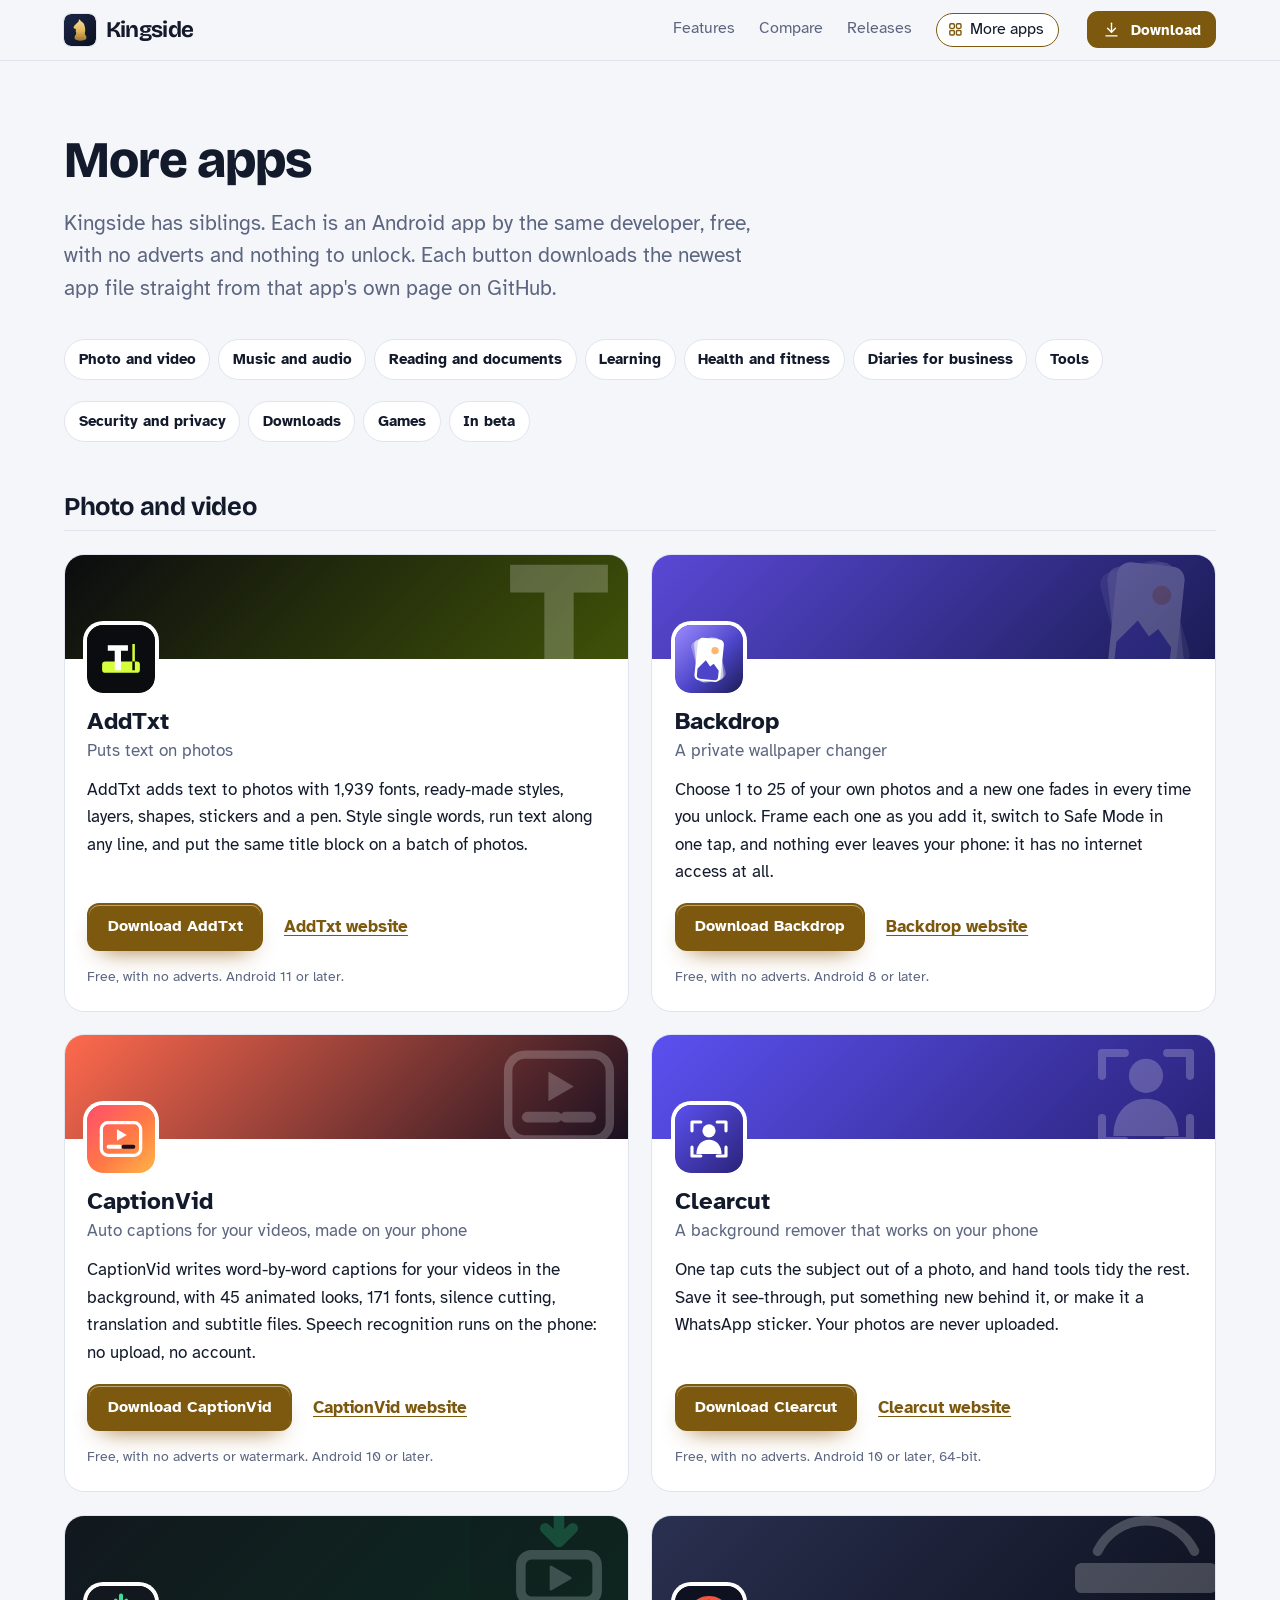
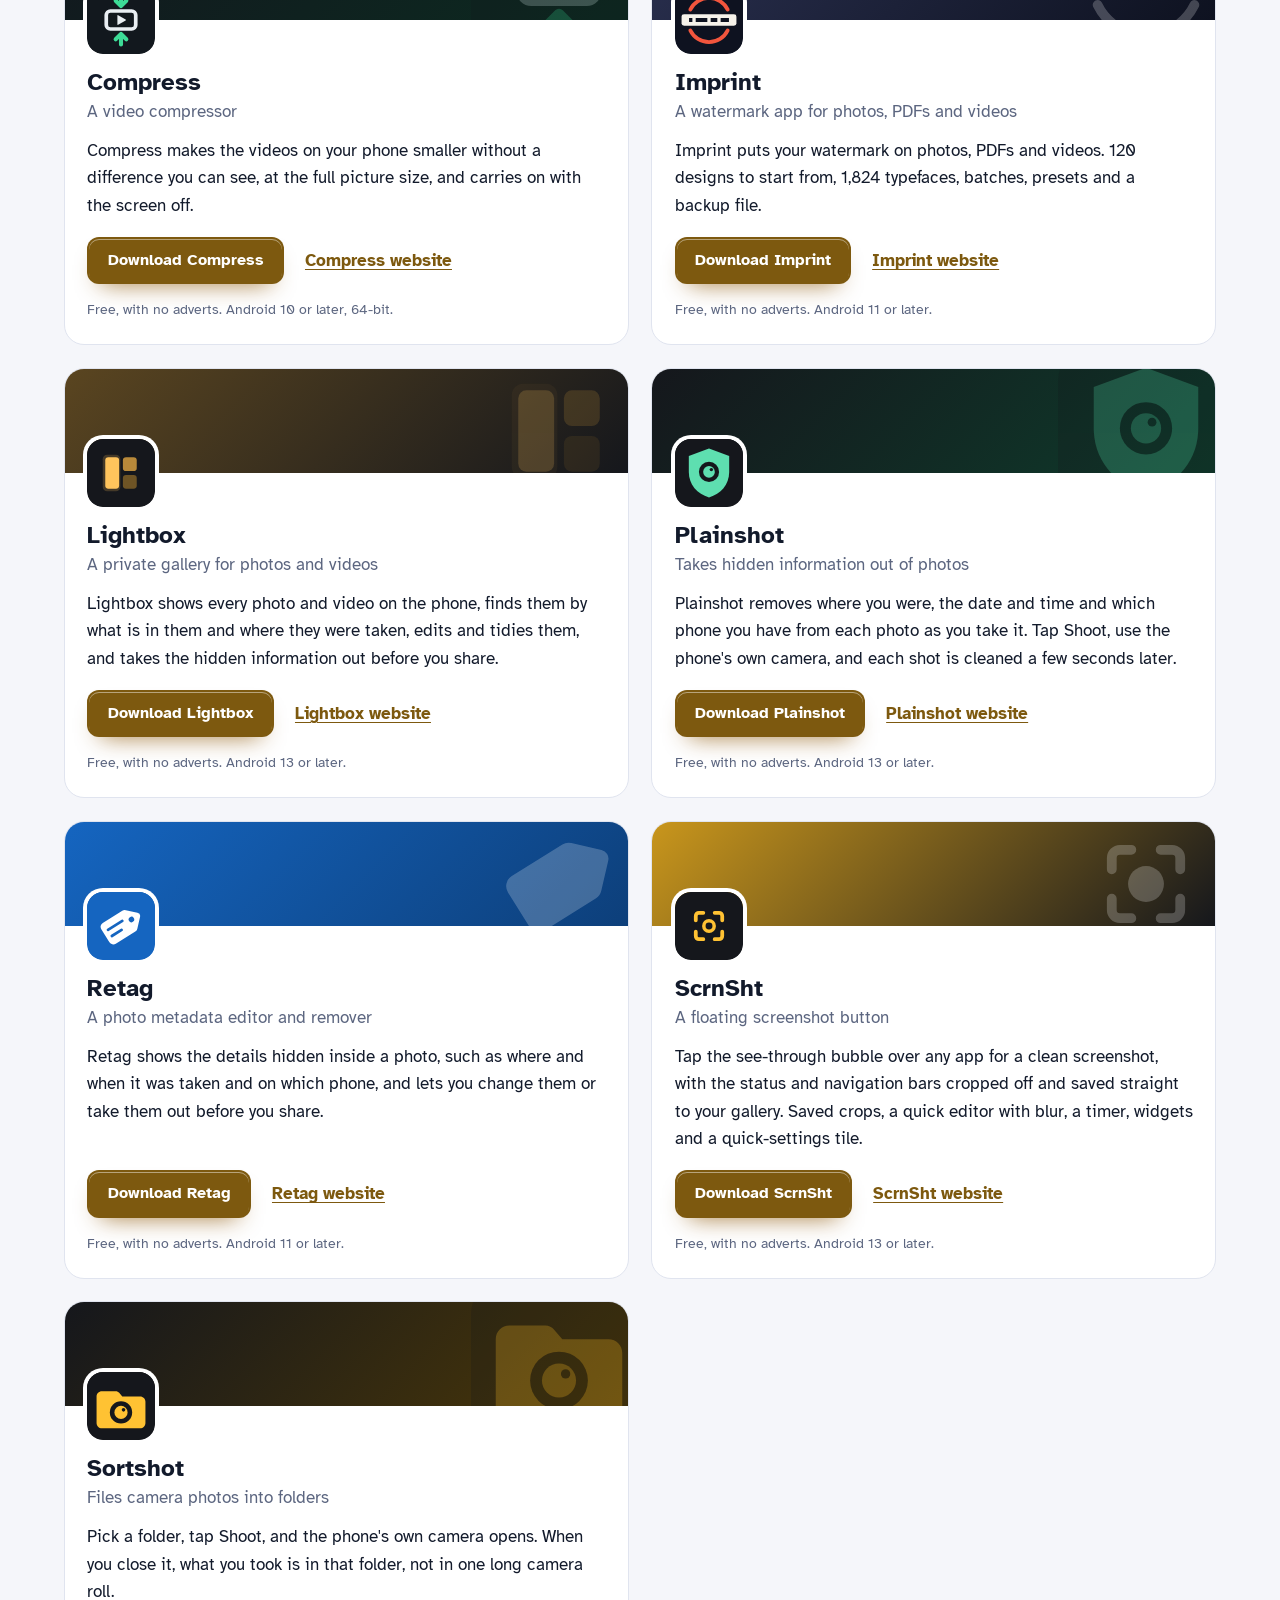
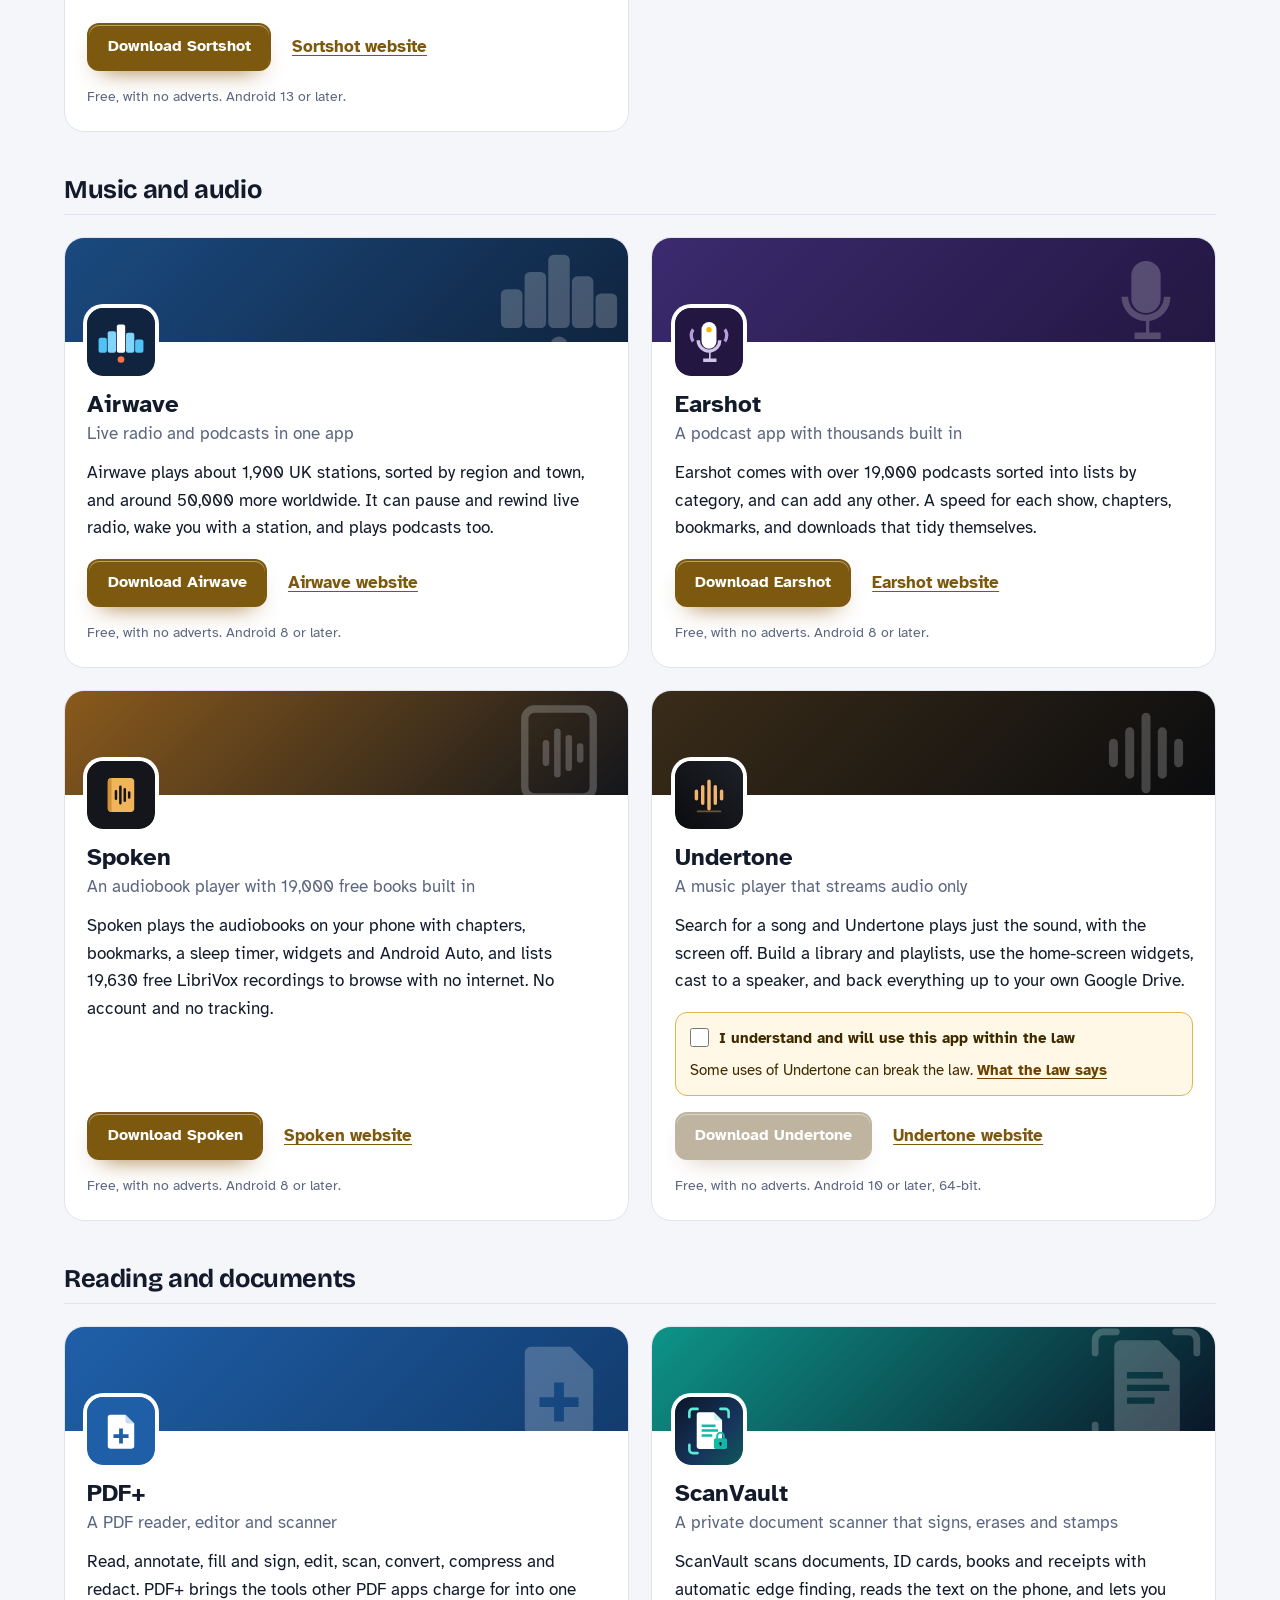
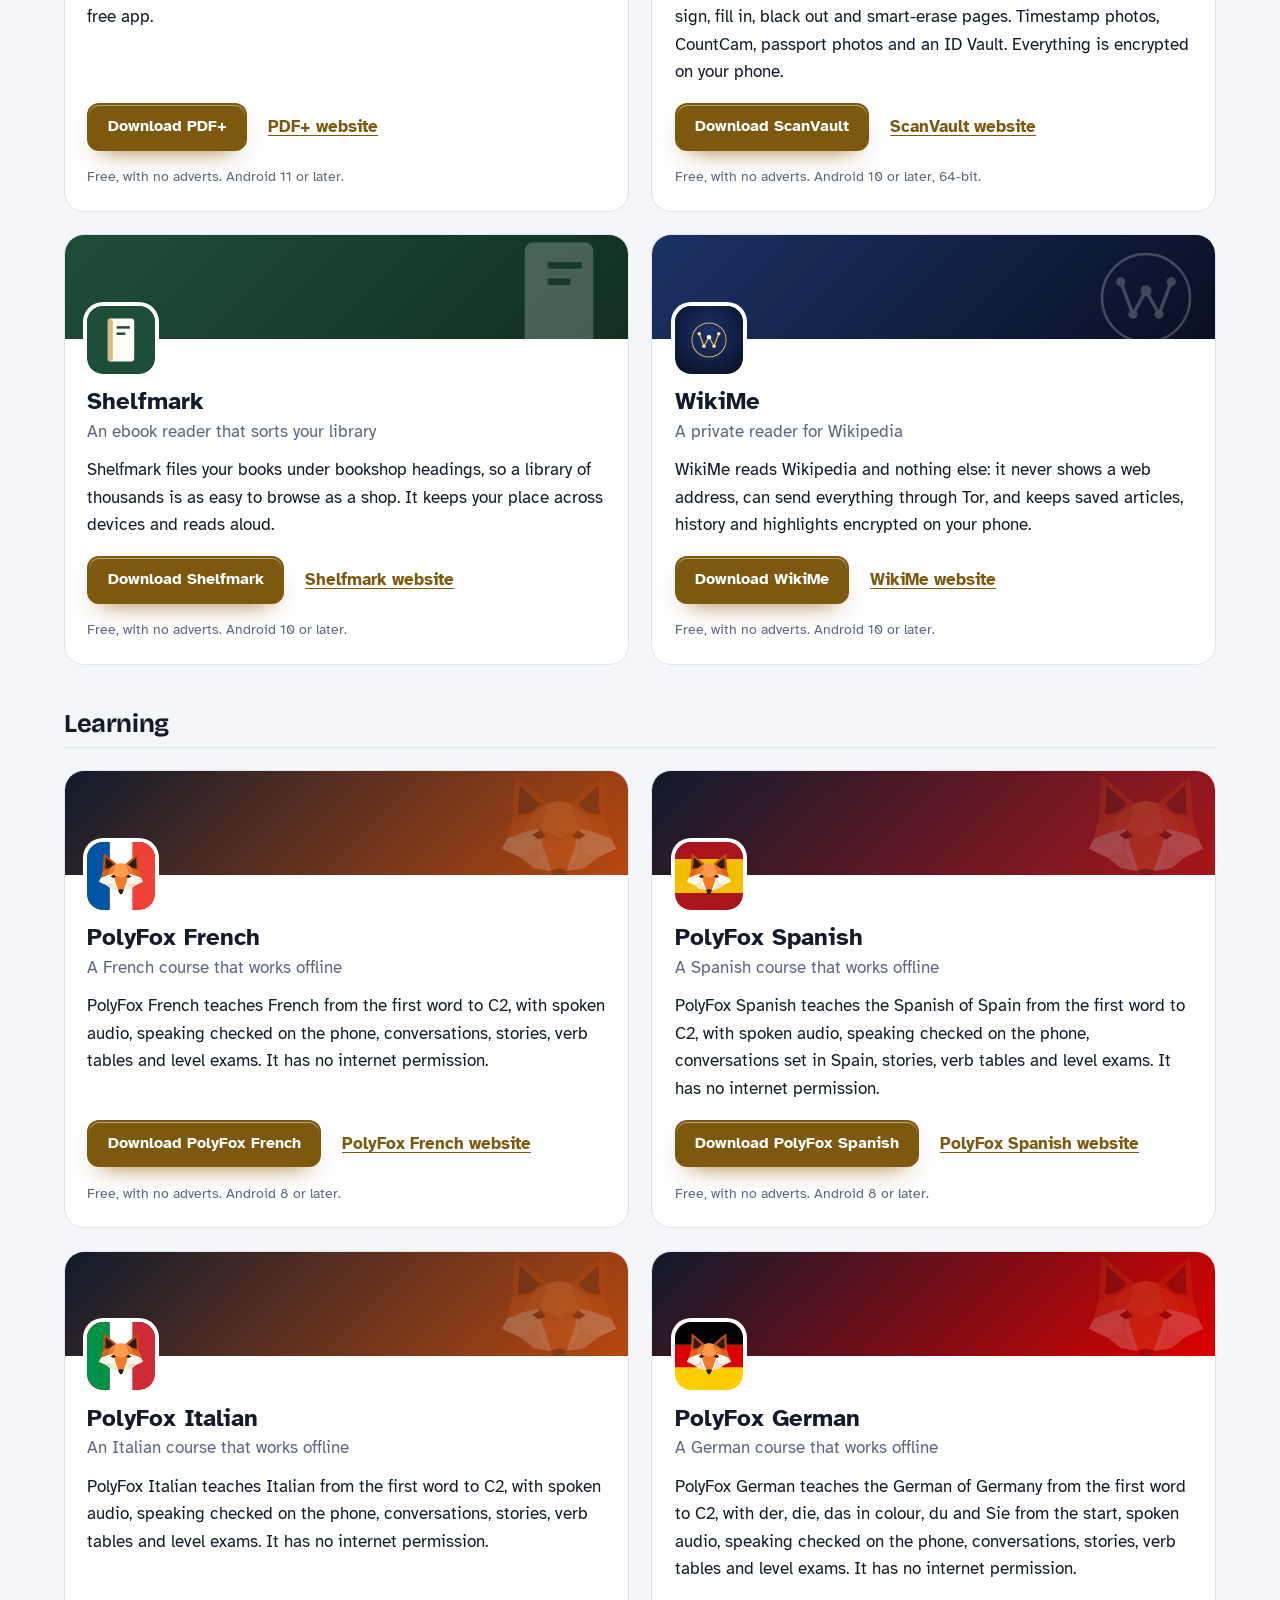
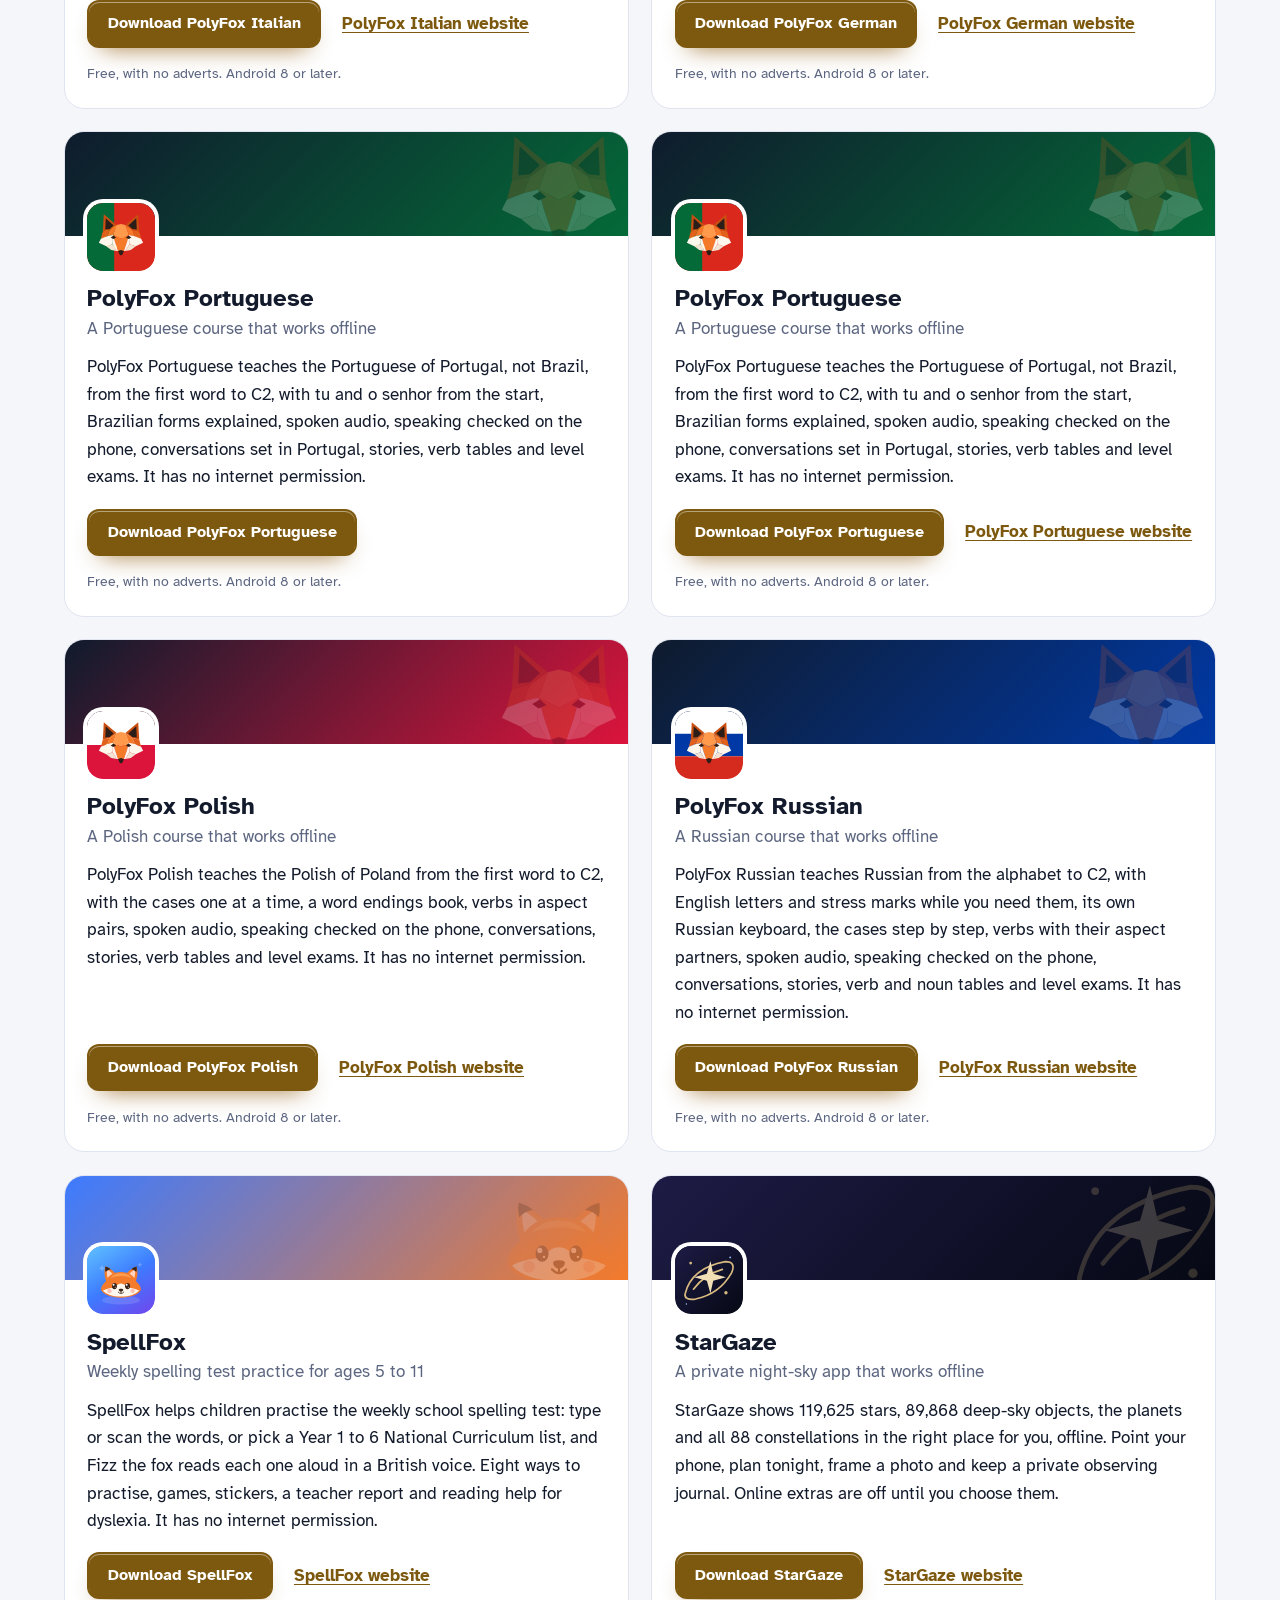
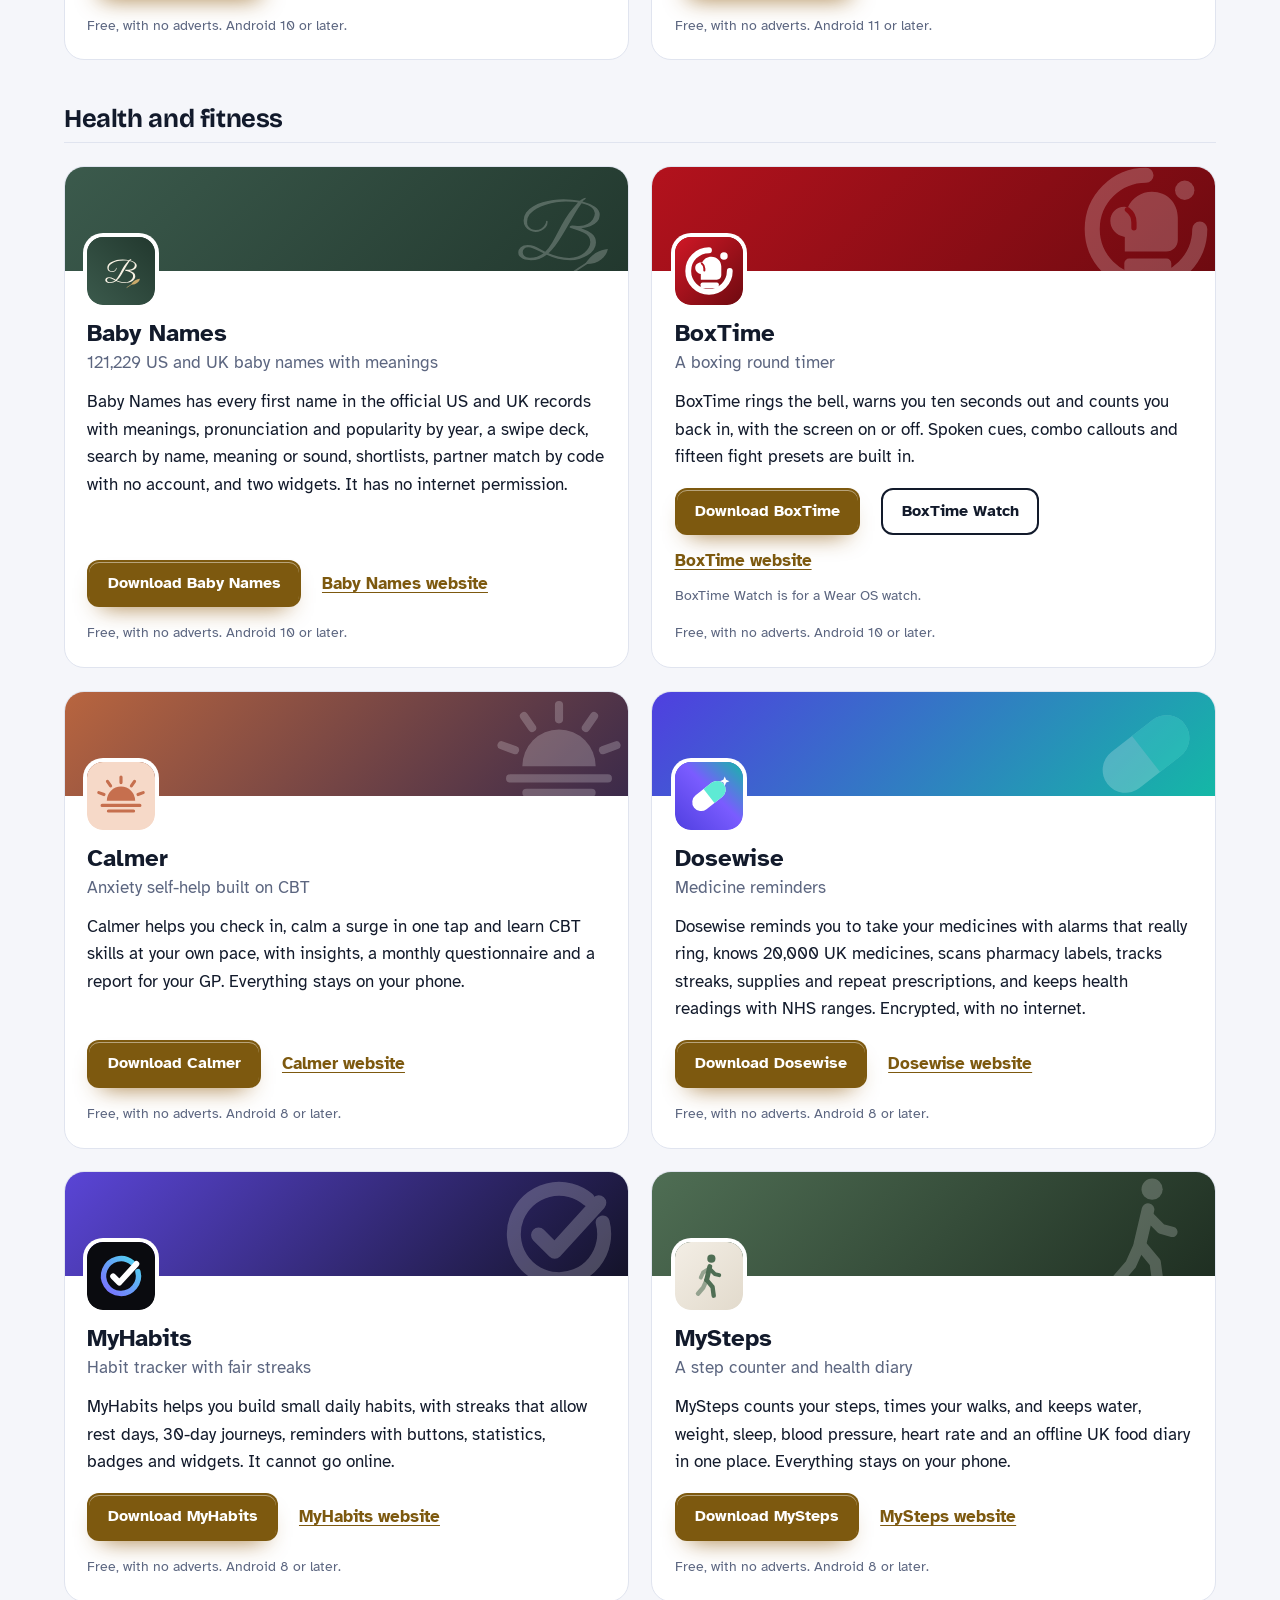
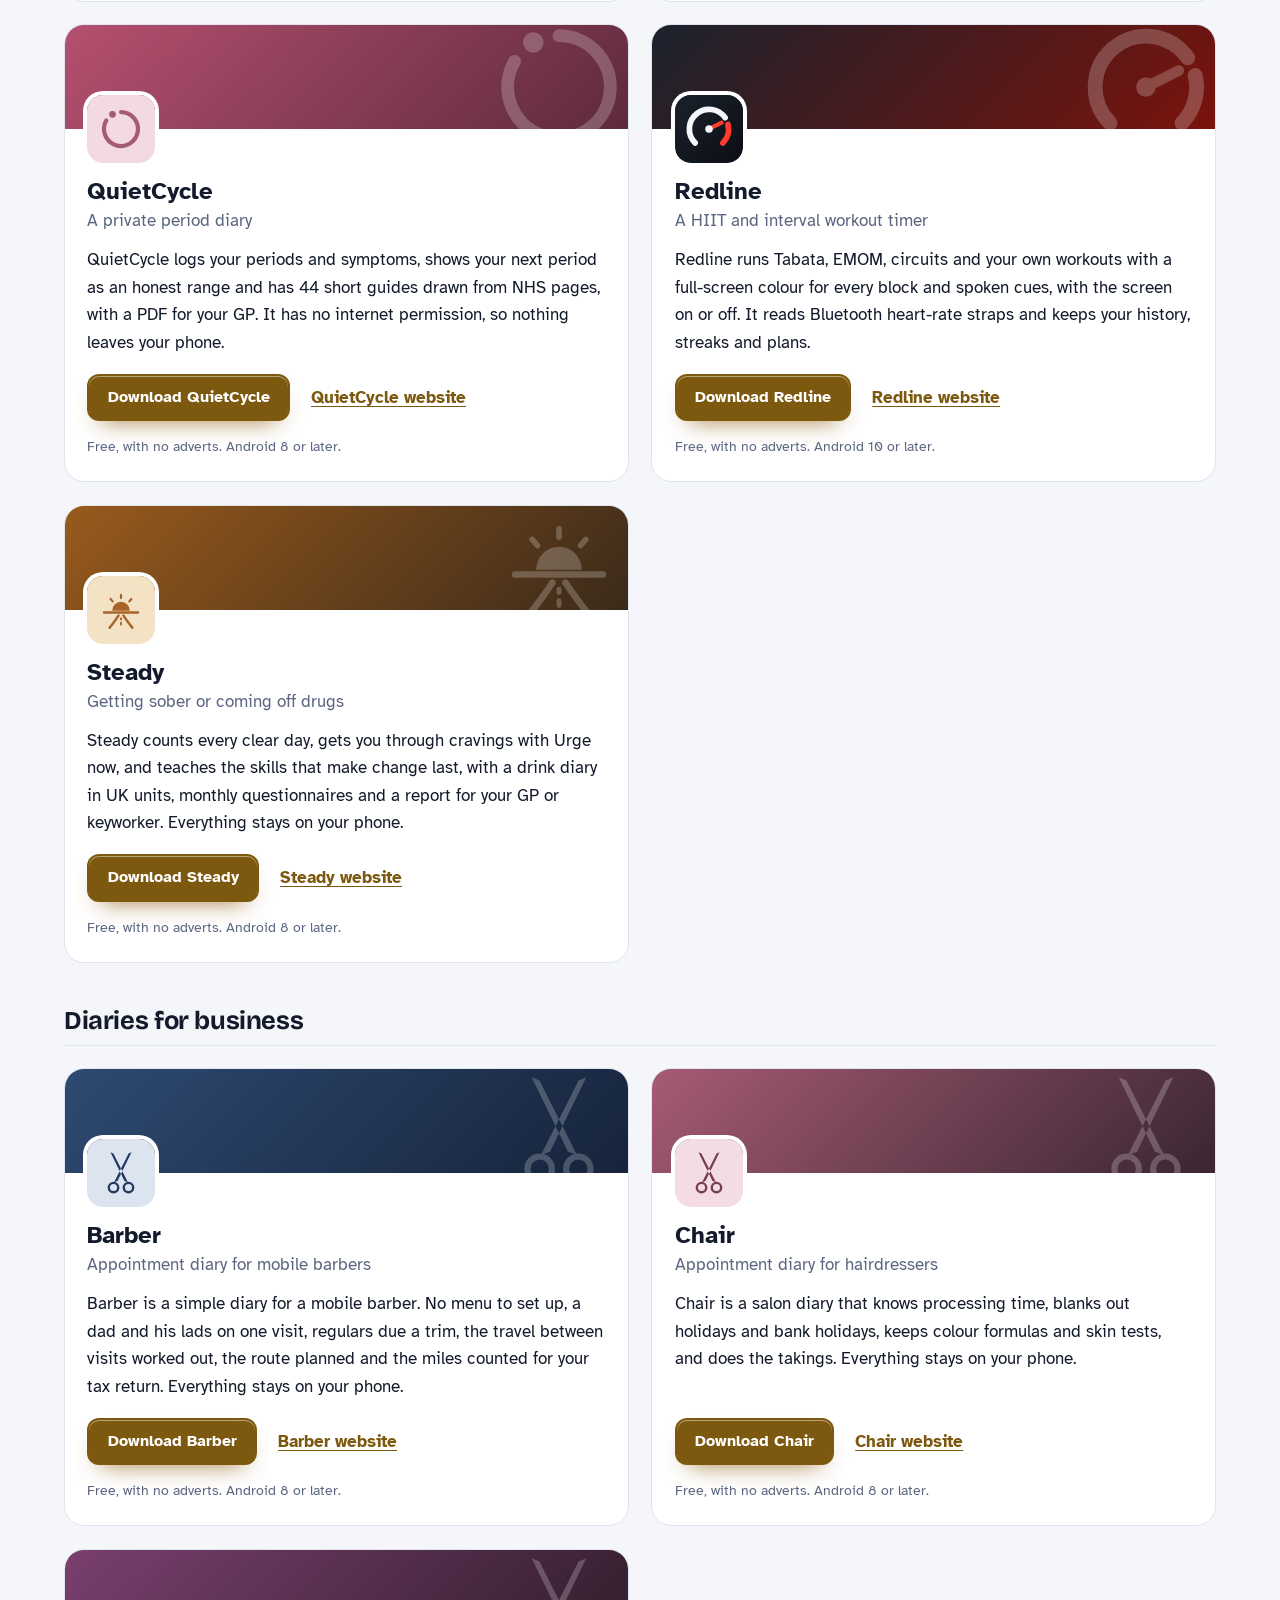
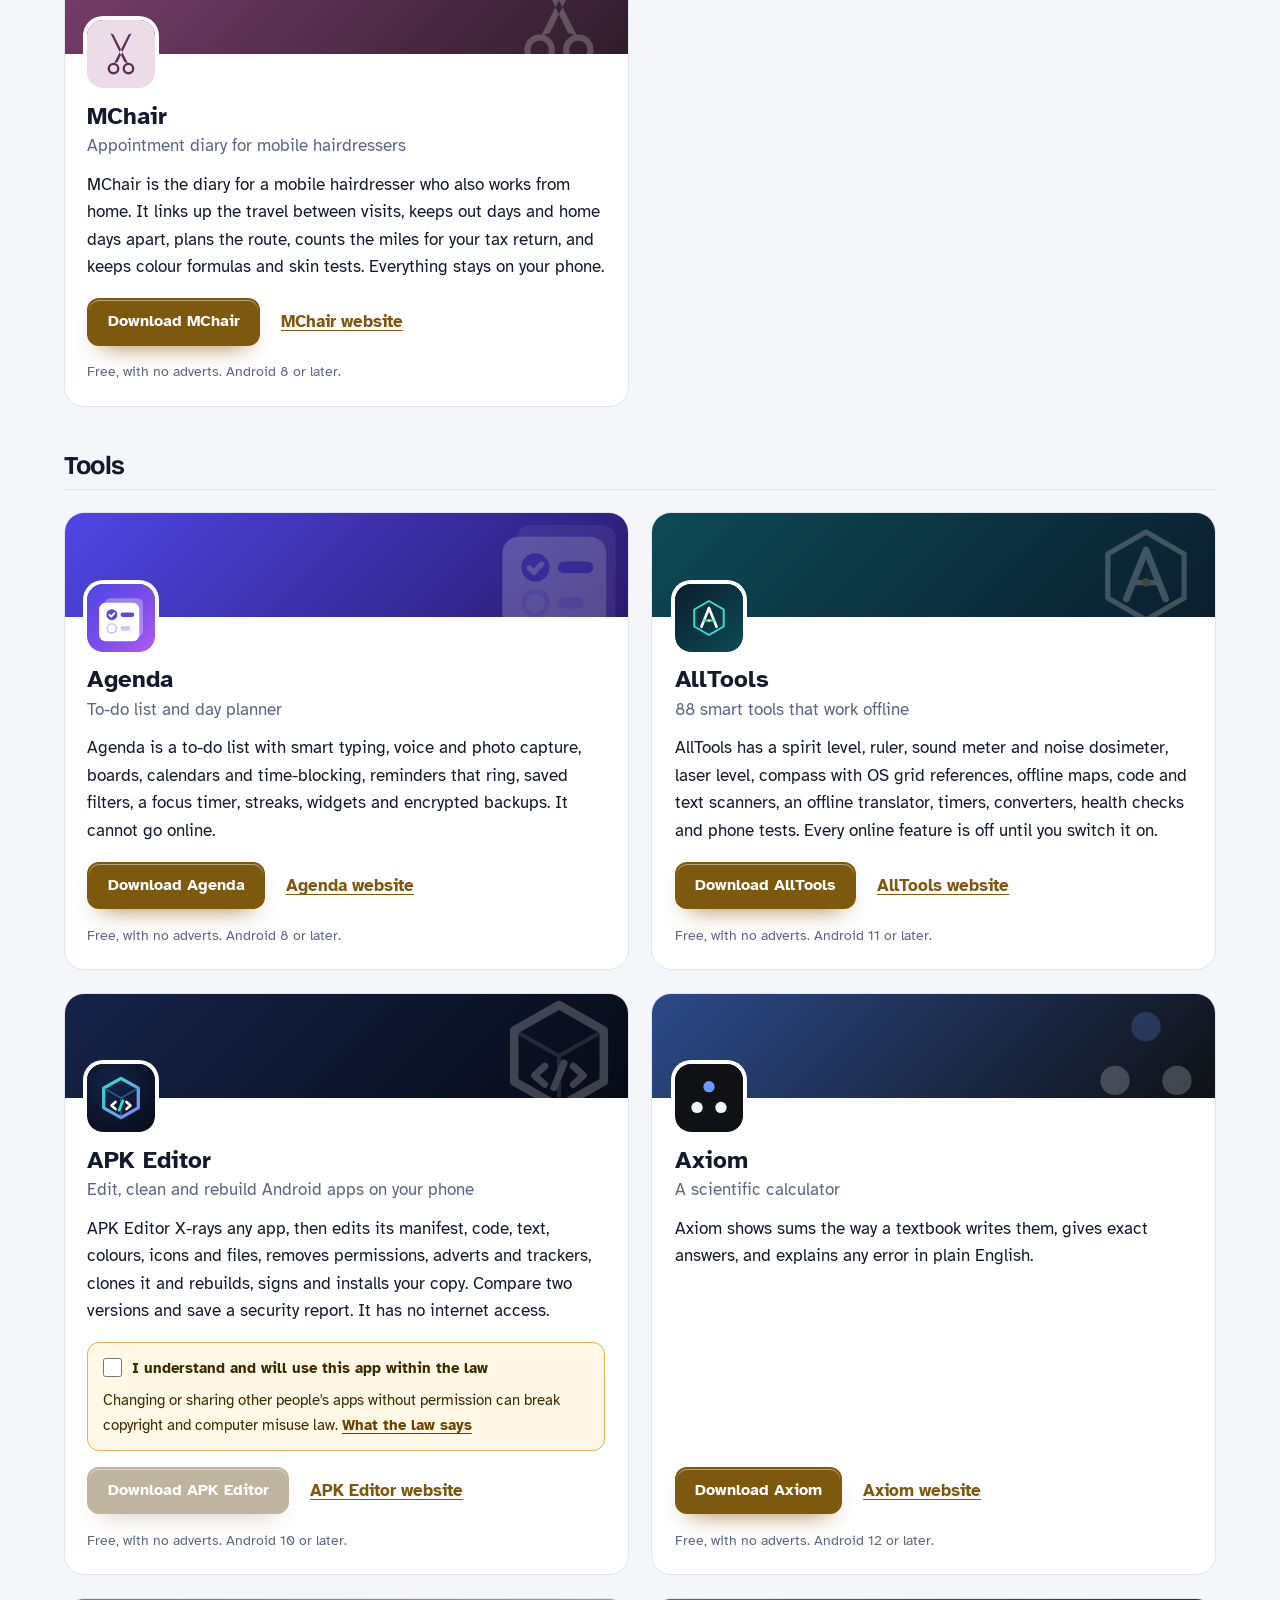
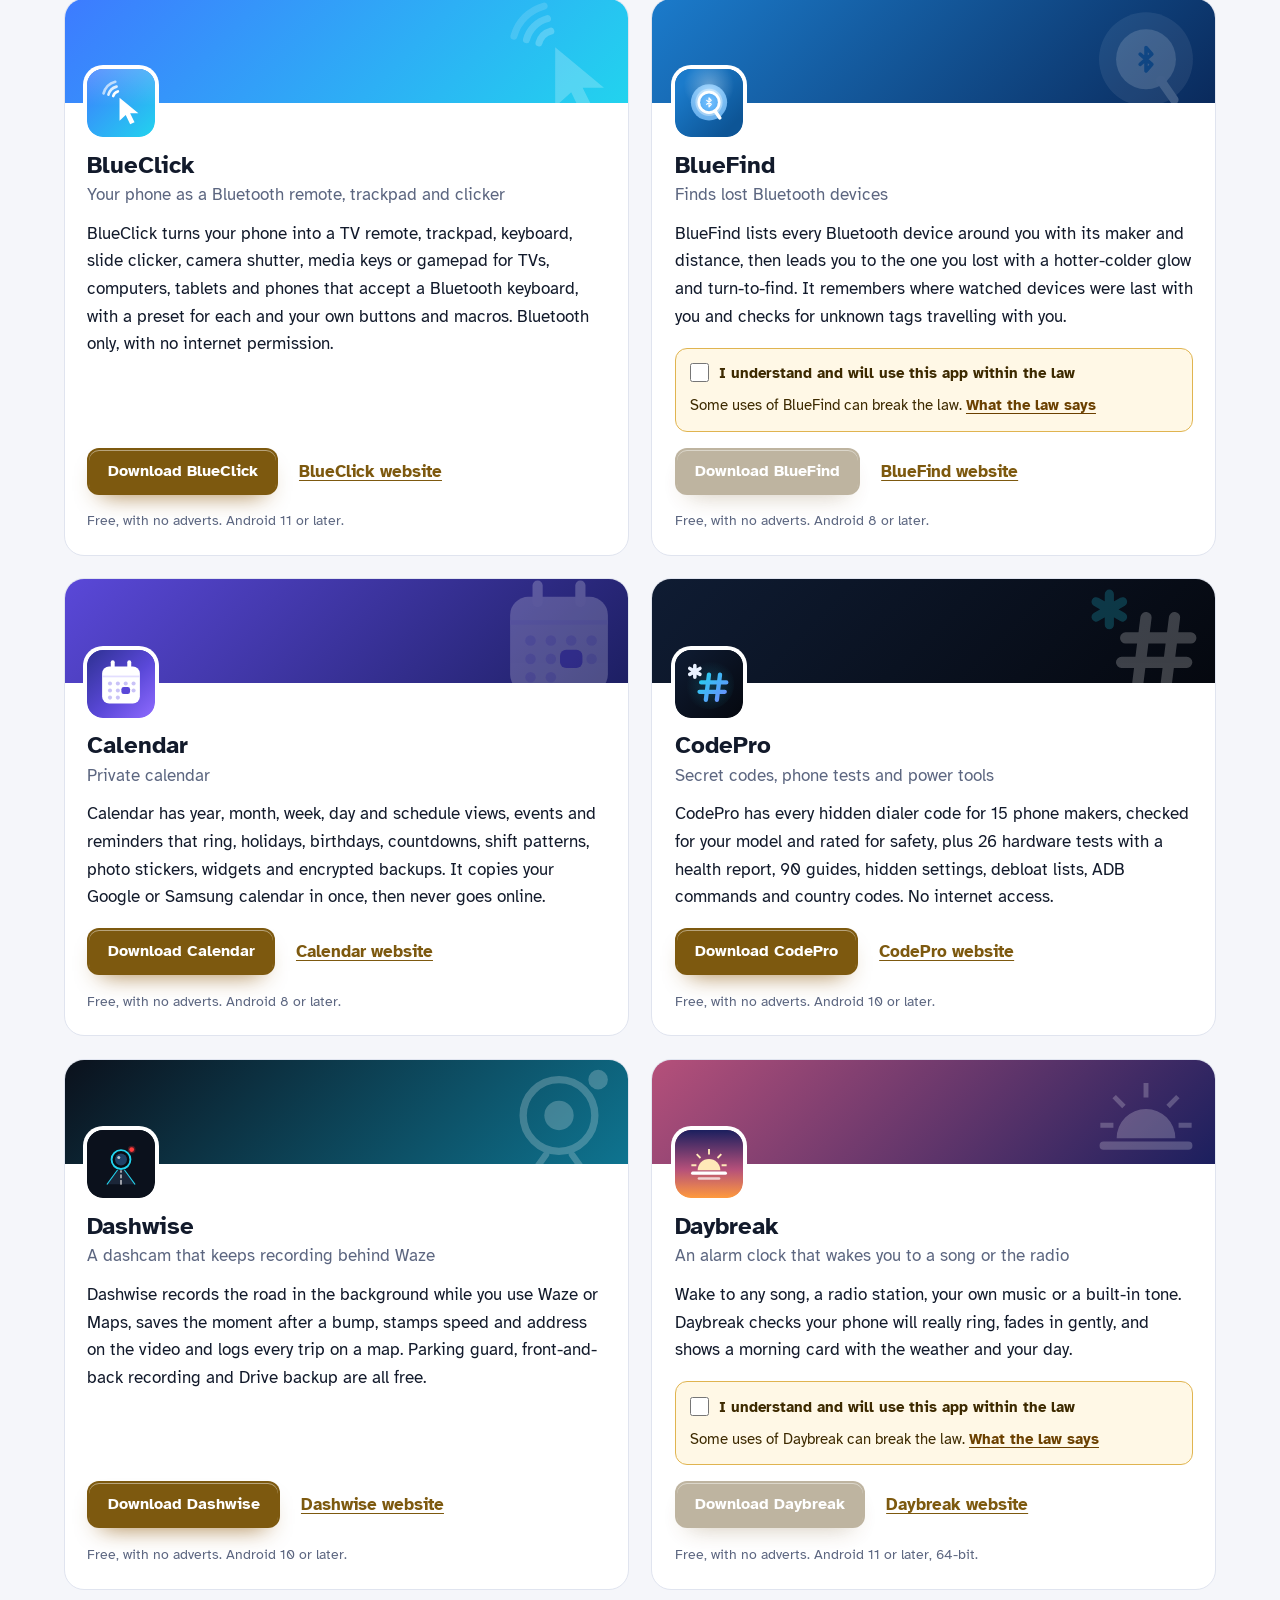
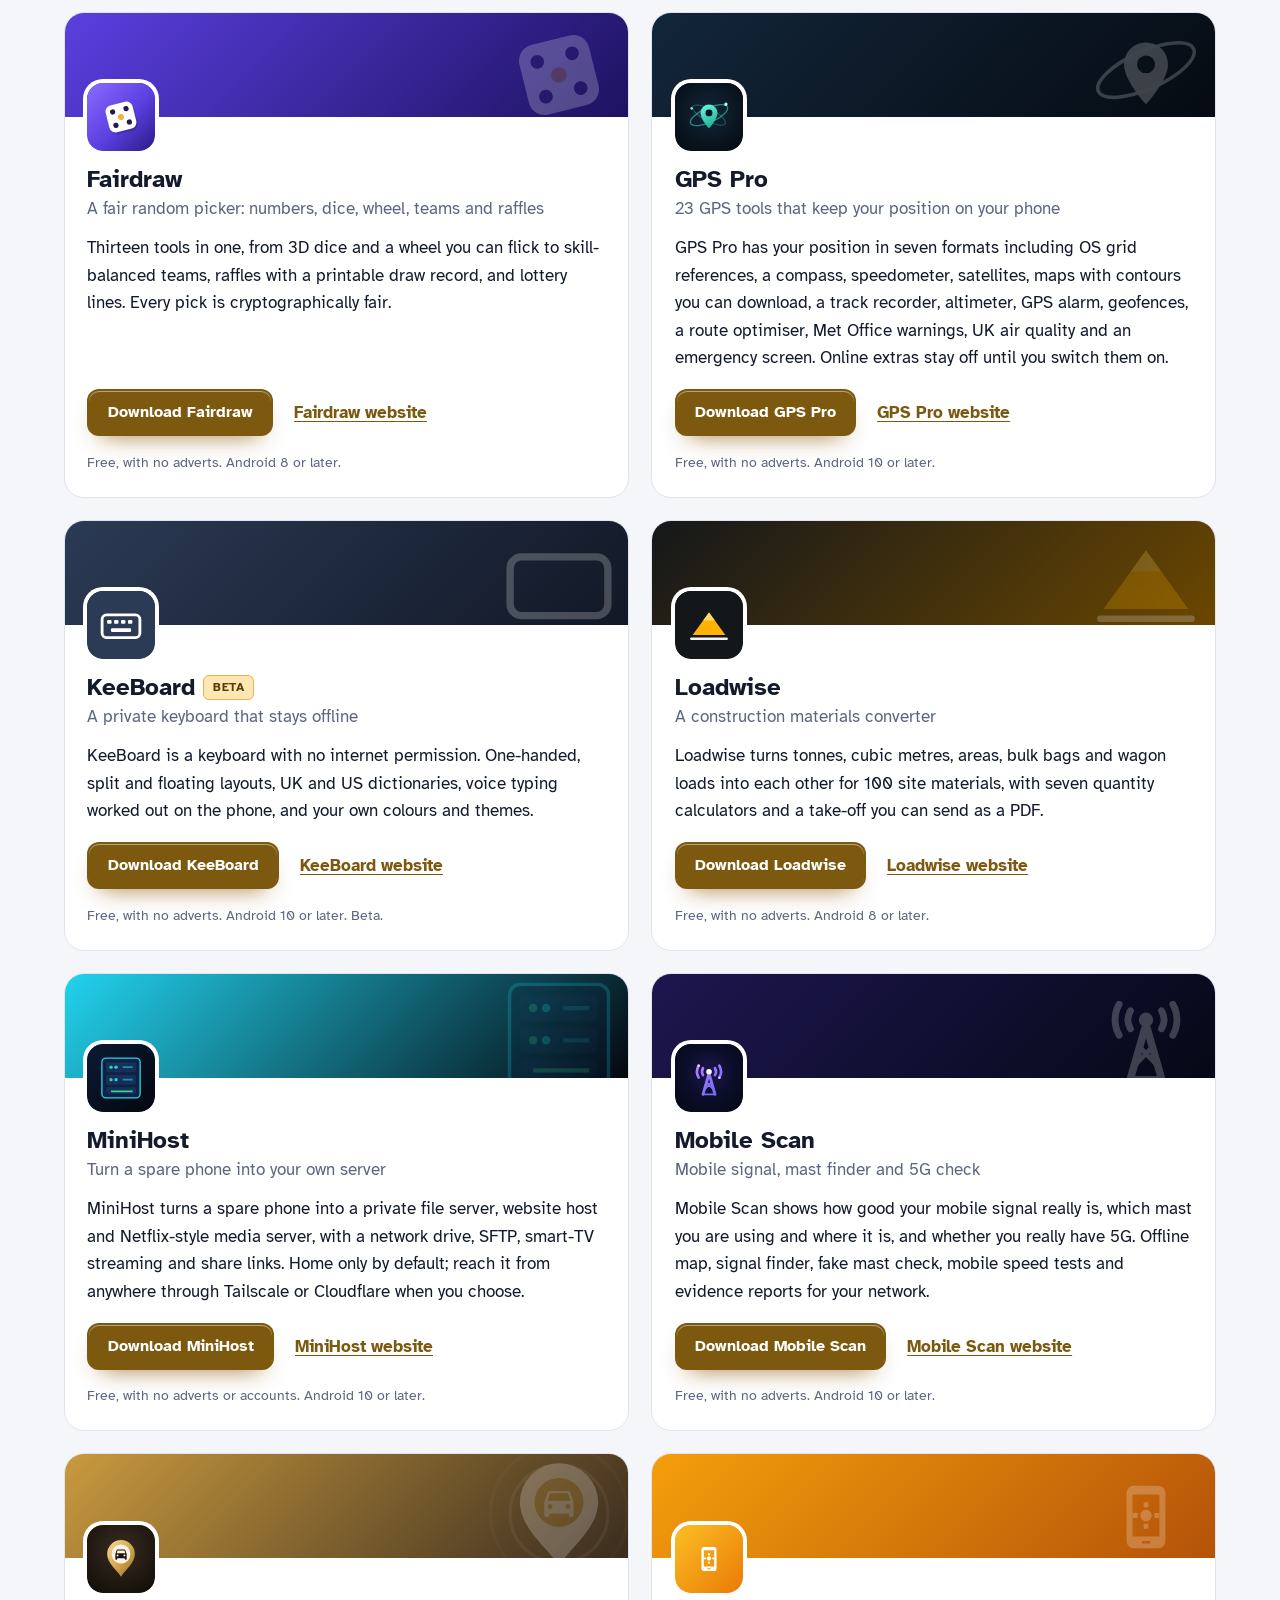
==== commit 918c5e04: "More apps: add SpellFox" ====
--- a/more-apps.html
+++ b/more-apps.html
@@ -4,7 +4,7 @@
 <meta charset="utf-8">
 <meta name="viewport" content="width=device-width, initial-scale=1">
 <title>More free Android apps from the maker of Kingside</title>
-<meta name="description" content="All 98 free Android apps from the maker of Kingside, in one list by category, each with its download and a link to its website.">
+<meta name="description" content="All 99 free Android apps from the maker of Kingside, in one list by category, each with its download and a link to its website.">
 <meta name="author" content="Jonathan Jackson">
 <link rel="canonical" href="https://customgpter.github.io/kingside/more-apps.html">
 <meta name="theme-color" content="#f5f6fa" media="(prefers-color-scheme: light)">
@@ -12,7 +12,7 @@
 <meta property="og:type" content="website">
 <meta property="og:site_name" content="Kingside">
 <meta property="og:title" content="More free Android apps from the maker of Kingside">
-<meta property="og:description" content="All 98 free Android apps from the maker of Kingside, in one list by category, each with its download and a link to its website.">
+<meta property="og:description" content="All 99 free Android apps from the maker of Kingside, in one list by category, each with its download and a link to its website.">
 <meta property="og:url" content="https://customgpter.github.io/kingside/more-apps.html">
 <meta property="og:image" content="https://customgpter.github.io/kingside/assets/og.png">
 <meta property="og:image:width" content="1200">
@@ -26,7 +26,7 @@
 <link rel="preload" href="./assets/fonts/atkinson-hyperlegible-latin-400-normal.woff2" as="font" type="font/woff2" crossorigin>
 <link rel="stylesheet" href="./assets/site.css?v=1">
 <link rel="stylesheet" href="./assets/house.css?v=1">
-<script type="application/ld+json">{"@context":"https://schema.org","@type":"ItemList","name":"Apps from the maker of Kingside","url":"https://customgpter.github.io/kingside/more-apps.html","itemListElement":[{"@type":"ListItem","position":1,"name":"AddTxt","url":"https://customgpter.github.io/addtxt/"},{"@type":"ListItem","position":2,"name":"Backdrop","url":"https://customgpter.github.io/backdrop/"},{"@type":"ListItem","position":3,"name":"CaptionVid","url":"https://customgpter.github.io/captionvid/"},{"@type":"ListItem","position":4,"name":"Clearcut","url":"https://customgpter.github.io/clearcut/"},{"@type":"ListItem","position":5,"name":"Compress","url":"https://customgpter.github.io/compress/"},{"@type":"ListItem","position":6,"name":"Imprint","url":"https://customgpter.github.io/imprint/"},{"@type":"ListItem","position":7,"name":"Lightbox","url":"https://customgpter.github.io/lightbox/"},{"@type":"ListItem","position":8,"name":"Plainshot","url":"https://customgpter.github.io/plainshot/"},{"@type":"ListItem","position":9,"name":"Retag","url":"https://customgpter.github.io/retag/"},{"@type":"ListItem","position":10,"name":"ScrnSht","url":"https://customgpter.github.io/scrnsht/"},{"@type":"ListItem","position":11,"name":"Sortshot","url":"https://customgpter.github.io/sortshot/"},{"@type":"ListItem","position":12,"name":"Airwave","url":"https://customgpter.github.io/airwave/"},{"@type":"ListItem","position":13,"name":"Earshot","url":"https://customgpter.github.io/earshot/"},{"@type":"ListItem","position":14,"name":"Spoken","url":"https://customgpter.github.io/spoken/"},{"@type":"ListItem","position":15,"name":"Undertone","url":"https://customgpter.github.io/undertone/"},{"@type":"ListItem","position":16,"name":"PDF+","url":"https://customgpter.github.io/pdfplus/"},{"@type":"ListItem","position":17,"name":"ScanVault","url":"https://customgpter.github.io/scanvault/"},{"@type":"ListItem","position":18,"name":"Shelfmark","url":"https://customgpter.github.io/shelfmark/"},{"@type":"ListItem","position":19,"name":"WikiMe","url":"https://customgpter.github.io/wikime/"},{"@type":"ListItem","position":20,"name":"PolyFox French","url":"https://customgpter.github.io/polyfox/"},{"@type":"ListItem","position":21,"name":"PolyFox German","url":"https://customgpter.github.io/polyfox-german/"},{"@type":"ListItem","position":22,"name":"PolyFox Portuguese","url":"https://customgpter.github.io/polyfox-portuguese/"},{"@type":"ListItem","position":23,"name":"PolyFox Polish","url":"https://customgpter.github.io/polyfox-polish/"},{"@type":"ListItem","position":24,"name":"PolyFox Russian","url":"https://customgpter.github.io/polyfox-russian/"},{"@type":"ListItem","position":25,"name":"StarGaze","url":"https://customgpter.github.io/stargaze/"},{"@type":"ListItem","position":26,"name":"Baby Names","url":"https://customgpter.github.io/babynames/"},{"@type":"ListItem","position":27,"name":"BoxTime","url":"https://customgpter.github.io/boxtime/"},{"@type":"ListItem","position":28,"name":"Calmer","url":"https://customgpter.github.io/calmer/"},{"@type":"ListItem","position":29,"name":"Dosewise","url":"https://customgpter.github.io/dosewise/"},{"@type":"ListItem","position":30,"name":"MyHabits","url":"https://customgpter.github.io/myhabits/"},{"@type":"ListItem","position":31,"name":"MySteps","url":"https://customgpter.github.io/mysteps/"},{"@type":"ListItem","position":32,"name":"QuietCycle","url":"https://customgpter.github.io/quietcycle/"},{"@type":"ListItem","position":33,"name":"Redline","url":"https://customgpter.github.io/redline/"},{"@type":"ListItem","position":34,"name":"Steady","url":"https://customgpter.github.io/steady/"},{"@type":"ListItem","position":35,"name":"Barber","url":"https://customgpter.github.io/barber/"},{"@type":"ListItem","position":36,"name":"Chair","url":"https://customgpter.github.io/chair/"},{"@type":"ListItem","position":37,"name":"MChair","url":"https://customgpter.github.io/mchair/"},{"@type":"ListItem","position":38,"name":"Agenda","url":"https://customgpter.github.io/agenda/"},{"@type":"ListItem","position":39,"name":"AllTools","url":"https://customgpter.github.io/alltools/"},{"@type":"ListItem","position":40,"name":"APK Editor","url":"https://customgpter.github.io/apkeditor/"},{"@type":"ListItem","position":41,"name":"Axiom","url":"https://customgpter.github.io/axiom/"},{"@type":"ListItem","position":42,"name":"BlueClick","url":"https://customgpter.github.io/blueclick/"},{"@type":"ListItem","position":43,"name":"BlueFind","url":"https://customgpter.github.io/bluefind/"},{"@type":"ListItem","position":44,"name":"Calendar","url":"https://customgpter.github.io/calendar/"},{"@type":"ListItem","position":45,"name":"CodePro","url":"https://customgpter.github.io/codepro/"},{"@type":"ListItem","position":46,"name":"Dashwise","url":"https://customgpter.github.io/dashwise/"},{"@type":"ListItem","position":47,"name":"Daybreak","url":"https://customgpter.github.io/daybreak/"},{"@type":"ListItem","position":48,"name":"Fairdraw","url":"https://customgpter.github.io/fairdraw/"},{"@type":"ListItem","position":49,"name":"GPS Pro","url":"https://customgpter.github.io/gpspro/"},{"@type":"ListItem","position":50,"name":"KeeBoard","url":"https://customgpter.github.io/keeboard/"},{"@type":"ListItem","position":51,"name":"Loadwise","url":"https://customgpter.github.io/loadwise/"},{"@type":"ListItem","position":52,"name":"MiniHost","url":"https://customgpter.github.io/minihost/"},{"@type":"ListItem","position":53,"name":"Mobile Scan","url":"https://customgpter.github.io/mobilescan/"},{"@type":"ListItem","position":54,"name":"Parkwise","url":"https://customgpter.github.io/parkwise/"},{"@type":"ListItem","position":55,"name":"Pocketmind","url":"https://customgpter.github.io/pocketmind/"},{"@type":"ListItem","position":56,"name":"Refine","url":"https://customgpter.github.io/refine/"},{"@type":"ListItem","position":57,"name":"Shiftwise","url":"https://customgpter.github.io/shiftwise/"},{"@type":"ListItem","position":58,"name":"SimpleCalc","url":"https://customgpter.github.io/simplecalc/"},{"@type":"ListItem","position":59,"name":"Skyline","url":"https://customgpter.github.io/skyline/"},{"@type":"ListItem","position":60,"name":"Slipway","url":"https://customgpter.github.io/slipway/"},{"@type":"ListItem","position":61,"name":"Tagger","url":"https://customgpter.github.io/tagger/"},{"@type":"ListItem","position":62,"name":"TotalClean","url":"https://customgpter.github.io/totalclean/"},{"@type":"ListItem","position":63,"name":"TVLink","url":"https://customgpter.github.io/tvlink/"},{"@type":"ListItem","position":64,"name":"Unbox","url":"https://customgpter.github.io/unbox/"},{"@type":"ListItem","position":65,"name":"WhatsKeep","url":"https://customgpter.github.io/whatskeep/"},{"@type":"ListItem","position":66,"name":"WiFi Scan","url":"https://customgpter.github.io/wifiscan/"},{"@type":"ListItem","position":67,"name":"Auditly","url":"https://customgpter.github.io/auditly/"},{"@type":"ListItem","position":68,"name":"Backchannel","url":"https://customgpter.github.io/backchannel/"},{"@type":"ListItem","position":69,"name":"ENotes","url":"https://customgpter.github.io/enotes/"},{"@type":"ListItem","position":70,"name":"FindMe","url":"https://customgpter.github.io/findme/"},{"@type":"ListItem","position":71,"name":"iLock","url":"https://customgpter.github.io/ilock/"},{"@type":"ListItem","position":72,"name":"ImSafe","url":"https://customgpter.github.io/imsafe/"},{"@type":"ListItem","position":73,"name":"IShred","url":"https://customgpter.github.io/ishred/"},{"@type":"ListItem","position":74,"name":"LockBox","url":"https://customgpter.github.io/lockbox/"},{"@type":"ListItem","position":75,"name":"PassVault","url":"https://customgpter.github.io/passvault/"},{"@type":"ListItem","position":76,"name":"SpyFind","url":"https://customgpter.github.io/spyfind/"},{"@type":"ListItem","position":77,"name":"TextWipe","url":"https://customgpter.github.io/textwipe/"},{"@type":"ListItem","position":78,"name":"Tracewire","url":"https://customgpter.github.io/tracewire/"},{"@type":"ListItem","position":79,"name":"Vigil","url":"https://customgpter.github.io/vigil/"},{"@type":"ListItem","position":80,"name":"Grab","url":"https://customgpter.github.io/grab/"},{"@type":"ListItem","position":81,"name":"Swarm","url":"https://customgpter.github.io/swarm/"},{"@type":"ListItem","position":82,"name":"Plane Games","url":"https://customgpter.github.io/plane-games/"},{"@type":"ListItem","position":83,"name":"Ninefold","url":"https://customgpter.github.io/ninefold/"},{"@type":"ListItem","position":84,"name":"Cubewise","url":"https://customgpter.github.io/cubewise/"},{"@type":"ListItem","position":85,"name":"Tilewise","url":"https://customgpter.github.io/tilewise/"},{"@type":"ListItem","position":86,"name":"Letterwise","url":"https://customgpter.github.io/letterwise/"},{"@type":"ListItem","position":87,"name":"Kingside","url":"https://customgpter.github.io/kingside/"},{"@type":"ListItem","position":88,"name":"Deckhand","url":"https://customgpter.github.io/deckhand/"},{"@type":"ListItem","position":89,"name":"SNESForge","url":"https://customgpter.github.io/snesforge/"},{"@type":"ListItem","position":90,"name":"Fame Boy","url":"https://customgpter.github.io/fameboy/"},{"@type":"ListItem","position":91,"name":"PSPPro","url":"https://customgpter.github.io/psppro/"},{"@type":"ListItem","position":92,"name":"MegaGen","url":"https://customgpter.github.io/megagen/"},{"@type":"ListItem","position":93,"name":"QVR","url":"https://customgpter.github.io/qvr/"},{"@type":"ListItem","position":94,"name":"QVR Watch","url":"https://customgpter.github.io/qvr-watch/"},{"@type":"ListItem","position":95,"name":"QVRLite","url":"https://customgpter.github.io/qvrlite/"},{"@type":"ListItem","position":96,"name":"Onionz","url":"https://customgpter.github.io/onionz/"},{"@type":"ListItem","position":97,"name":"OnionzWeb","url":"https://customgpter.github.io/onionzweb/"}]}</script>
+<script type="application/ld+json">{"@context":"https://schema.org","@type":"ItemList","name":"Apps from the maker of Kingside","url":"https://customgpter.github.io/kingside/more-apps.html","itemListElement":[{"@type":"ListItem","position":1,"name":"AddTxt","url":"https://customgpter.github.io/addtxt/"},{"@type":"ListItem","position":2,"name":"Backdrop","url":"https://customgpter.github.io/backdrop/"},{"@type":"ListItem","position":3,"name":"CaptionVid","url":"https://customgpter.github.io/captionvid/"},{"@type":"ListItem","position":4,"name":"Clearcut","url":"https://customgpter.github.io/clearcut/"},{"@type":"ListItem","position":5,"name":"Compress","url":"https://customgpter.github.io/compress/"},{"@type":"ListItem","position":6,"name":"Imprint","url":"https://customgpter.github.io/imprint/"},{"@type":"ListItem","position":7,"name":"Lightbox","url":"https://customgpter.github.io/lightbox/"},{"@type":"ListItem","position":8,"name":"Plainshot","url":"https://customgpter.github.io/plainshot/"},{"@type":"ListItem","position":9,"name":"Retag","url":"https://customgpter.github.io/retag/"},{"@type":"ListItem","position":10,"name":"ScrnSht","url":"https://customgpter.github.io/scrnsht/"},{"@type":"ListItem","position":11,"name":"Sortshot","url":"https://customgpter.github.io/sortshot/"},{"@type":"ListItem","position":12,"name":"Airwave","url":"https://customgpter.github.io/airwave/"},{"@type":"ListItem","position":13,"name":"Earshot","url":"https://customgpter.github.io/earshot/"},{"@type":"ListItem","position":14,"name":"Spoken","url":"https://customgpter.github.io/spoken/"},{"@type":"ListItem","position":15,"name":"Undertone","url":"https://customgpter.github.io/undertone/"},{"@type":"ListItem","position":16,"name":"PDF+","url":"https://customgpter.github.io/pdfplus/"},{"@type":"ListItem","position":17,"name":"ScanVault","url":"https://customgpter.github.io/scanvault/"},{"@type":"ListItem","position":18,"name":"Shelfmark","url":"https://customgpter.github.io/shelfmark/"},{"@type":"ListItem","position":19,"name":"WikiMe","url":"https://customgpter.github.io/wikime/"},{"@type":"ListItem","position":20,"name":"PolyFox French","url":"https://customgpter.github.io/polyfox/"},{"@type":"ListItem","position":21,"name":"PolyFox German","url":"https://customgpter.github.io/polyfox-german/"},{"@type":"ListItem","position":22,"name":"PolyFox Portuguese","url":"https://customgpter.github.io/polyfox-portuguese/"},{"@type":"ListItem","position":23,"name":"PolyFox Polish","url":"https://customgpter.github.io/polyfox-polish/"},{"@type":"ListItem","position":24,"name":"PolyFox Russian","url":"https://customgpter.github.io/polyfox-russian/"},{"@type":"ListItem","position":25,"name":"SpellFox","url":"https://customgpter.github.io/spellfox/"},{"@type":"ListItem","position":26,"name":"StarGaze","url":"https://customgpter.github.io/stargaze/"},{"@type":"ListItem","position":27,"name":"Baby Names","url":"https://customgpter.github.io/babynames/"},{"@type":"ListItem","position":28,"name":"BoxTime","url":"https://customgpter.github.io/boxtime/"},{"@type":"ListItem","position":29,"name":"Calmer","url":"https://customgpter.github.io/calmer/"},{"@type":"ListItem","position":30,"name":"Dosewise","url":"https://customgpter.github.io/dosewise/"},{"@type":"ListItem","position":31,"name":"MyHabits","url":"https://customgpter.github.io/myhabits/"},{"@type":"ListItem","position":32,"name":"MySteps","url":"https://customgpter.github.io/mysteps/"},{"@type":"ListItem","position":33,"name":"QuietCycle","url":"https://customgpter.github.io/quietcycle/"},{"@type":"ListItem","position":34,"name":"Redline","url":"https://customgpter.github.io/redline/"},{"@type":"ListItem","position":35,"name":"Steady","url":"https://customgpter.github.io/steady/"},{"@type":"ListItem","position":36,"name":"Barber","url":"https://customgpter.github.io/barber/"},{"@type":"ListItem","position":37,"name":"Chair","url":"https://customgpter.github.io/chair/"},{"@type":"ListItem","position":38,"name":"MChair","url":"https://customgpter.github.io/mchair/"},{"@type":"ListItem","position":39,"name":"Agenda","url":"https://customgpter.github.io/agenda/"},{"@type":"ListItem","position":40,"name":"AllTools","url":"https://customgpter.github.io/alltools/"},{"@type":"ListItem","position":41,"name":"APK Editor","url":"https://customgpter.github.io/apkeditor/"},{"@type":"ListItem","position":42,"name":"Axiom","url":"https://customgpter.github.io/axiom/"},{"@type":"ListItem","position":43,"name":"BlueClick","url":"https://customgpter.github.io/blueclick/"},{"@type":"ListItem","position":44,"name":"BlueFind","url":"https://customgpter.github.io/bluefind/"},{"@type":"ListItem","position":45,"name":"Calendar","url":"https://customgpter.github.io/calendar/"},{"@type":"ListItem","position":46,"name":"CodePro","url":"https://customgpter.github.io/codepro/"},{"@type":"ListItem","position":47,"name":"Dashwise","url":"https://customgpter.github.io/dashwise/"},{"@type":"ListItem","position":48,"name":"Daybreak","url":"https://customgpter.github.io/daybreak/"},{"@type":"ListItem","position":49,"name":"Fairdraw","url":"https://customgpter.github.io/fairdraw/"},{"@type":"ListItem","position":50,"name":"GPS Pro","url":"https://customgpter.github.io/gpspro/"},{"@type":"ListItem","position":51,"name":"KeeBoard","url":"https://customgpter.github.io/keeboard/"},{"@type":"ListItem","position":52,"name":"Loadwise","url":"https://customgpter.github.io/loadwise/"},{"@type":"ListItem","position":53,"name":"MiniHost","url":"https://customgpter.github.io/minihost/"},{"@type":"ListItem","position":54,"name":"Mobile Scan","url":"https://customgpter.github.io/mobilescan/"},{"@type":"ListItem","position":55,"name":"Parkwise","url":"https://customgpter.github.io/parkwise/"},{"@type":"ListItem","position":56,"name":"Pocketmind","url":"https://customgpter.github.io/pocketmind/"},{"@type":"ListItem","position":57,"name":"Refine","url":"https://customgpter.github.io/refine/"},{"@type":"ListItem","position":58,"name":"Shiftwise","url":"https://customgpter.github.io/shiftwise/"},{"@type":"ListItem","position":59,"name":"SimpleCalc","url":"https://customgpter.github.io/simplecalc/"},{"@type":"ListItem","position":60,"name":"Skyline","url":"https://customgpter.github.io/skyline/"},{"@type":"ListItem","position":61,"name":"Slipway","url":"https://customgpter.github.io/slipway/"},{"@type":"ListItem","position":62,"name":"Tagger","url":"https://customgpter.github.io/tagger/"},{"@type":"ListItem","position":63,"name":"TotalClean","url":"https://customgpter.github.io/totalclean/"},{"@type":"ListItem","position":64,"name":"TVLink","url":"https://customgpter.github.io/tvlink/"},{"@type":"ListItem","position":65,"name":"Unbox","url":"https://customgpter.github.io/unbox/"},{"@type":"ListItem","position":66,"name":"WhatsKeep","url":"https://customgpter.github.io/whatskeep/"},{"@type":"ListItem","position":67,"name":"WiFi Scan","url":"https://customgpter.github.io/wifiscan/"},{"@type":"ListItem","position":68,"name":"Auditly","url":"https://customgpter.github.io/auditly/"},{"@type":"ListItem","position":69,"name":"Backchannel","url":"https://customgpter.github.io/backchannel/"},{"@type":"ListItem","position":70,"name":"ENotes","url":"https://customgpter.github.io/enotes/"},{"@type":"ListItem","position":71,"name":"FindMe","url":"https://customgpter.github.io/findme/"},{"@type":"ListItem","position":72,"name":"iLock","url":"https://customgpter.github.io/ilock/"},{"@type":"ListItem","position":73,"name":"ImSafe","url":"https://customgpter.github.io/imsafe/"},{"@type":"ListItem","position":74,"name":"IShred","url":"https://customgpter.github.io/ishred/"},{"@type":"ListItem","position":75,"name":"LockBox","url":"https://customgpter.github.io/lockbox/"},{"@type":"ListItem","position":76,"name":"PassVault","url":"https://customgpter.github.io/passvault/"},{"@type":"ListItem","position":77,"name":"SpyFind","url":"https://customgpter.github.io/spyfind/"},{"@type":"ListItem","position":78,"name":"TextWipe","url":"https://customgpter.github.io/textwipe/"},{"@type":"ListItem","position":79,"name":"Tracewire","url":"https://customgpter.github.io/tracewire/"},{"@type":"ListItem","position":80,"name":"Vigil","url":"https://customgpter.github.io/vigil/"},{"@type":"ListItem","position":81,"name":"Grab","url":"https://customgpter.github.io/grab/"},{"@type":"ListItem","position":82,"name":"Swarm","url":"https://customgpter.github.io/swarm/"},{"@type":"ListItem","position":83,"name":"Plane Games","url":"https://customgpter.github.io/plane-games/"},{"@type":"ListItem","position":84,"name":"Ninefold","url":"https://customgpter.github.io/ninefold/"},{"@type":"ListItem","position":85,"name":"Cubewise","url":"https://customgpter.github.io/cubewise/"},{"@type":"ListItem","position":86,"name":"Tilewise","url":"https://customgpter.github.io/tilewise/"},{"@type":"ListItem","position":87,"name":"Letterwise","url":"https://customgpter.github.io/letterwise/"},{"@type":"ListItem","position":88,"name":"Kingside","url":"https://customgpter.github.io/kingside/"},{"@type":"ListItem","position":89,"name":"Deckhand","url":"https://customgpter.github.io/deckhand/"},{"@type":"ListItem","position":90,"name":"SNESForge","url":"https://customgpter.github.io/snesforge/"},{"@type":"ListItem","position":91,"name":"Fame Boy","url":"https://customgpter.github.io/fameboy/"},{"@type":"ListItem","position":92,"name":"PSPPro","url":"https://customgpter.github.io/psppro/"},{"@type":"ListItem","position":93,"name":"MegaGen","url":"https://customgpter.github.io/megagen/"},{"@type":"ListItem","position":94,"name":"QVR","url":"https://customgpter.github.io/qvr/"},{"@type":"ListItem","position":95,"name":"QVR Watch","url":"https://customgpter.github.io/qvr-watch/"},{"@type":"ListItem","position":96,"name":"QVRLite","url":"https://customgpter.github.io/qvrlite/"},{"@type":"ListItem","position":97,"name":"Onionz","url":"https://customgpter.github.io/onionz/"},{"@type":"ListItem","position":98,"name":"OnionzWeb","url":"https://customgpter.github.io/onionzweb/"}]}</script>
 <link rel="stylesheet" href="./assets/apps-list.css?v=1">
 <script src="./assets/apps-list.js?v=1" defer></script>
 </head>
@@ -70,7 +70,7 @@
 <div class="mapps-group" role="group" aria-labelledby="apps-learning"><h2 class="mapps-cat" id="apps-learning">Learning</h2>
 <ul class="mapps"><li class="mapp" style="--b:#0f1b2d;--b2:#b8480f"><div class="mapp-cover" aria-hidden="true"><svg viewBox="0 0 108 108"><polygon fill="#C94E12" points="26.7,17.9 47.0,35.1 36.1,42.9 25.1,45.2"/><polygon fill="#C94E12" points="82.9,45.2 71.9,42.9 61.0,35.1 81.3,17.9"/><polygon fill="#2B1D17" points="29.8,24.1 42.3,35.8 36.1,41.3 29.0,42.1"/><polygon fill="#2B1D17" points="79.0,42.1 71.9,41.3 65.7,35.8 78.2,24.1"/><polygon fill="#FF9A4D" points="54.0,33.5 47.0,35.1 41.5,50.7 54.0,56.9"/><polygon fill="#FF9A4D" points="54.0,56.9 66.5,50.7 61.0,35.1 54.0,33.5"/><polygon fill="#F47A2A" points="47.0,35.1 36.1,42.9 32.2,53.0 41.5,50.7"/><polygon fill="#F47A2A" points="66.5,50.7 75.8,53.0 71.9,42.9 61.0,35.1"/><polygon fill="#E2611A" points="36.1,42.9 25.1,45.2 22.0,56.9 32.2,53.0"/><polygon fill="#E2611A" points="75.8,53.0 86.0,56.9 82.9,45.2 71.9,42.9"/><polygon fill="#FFF6EC" points="32.2,53.0 22.0,56.9 18.9,63.1 30.6,68.6 40.7,65.5 41.5,50.7"/><polygon fill="#FFF6EC" points="66.5,50.7 67.3,65.5 77.4,68.6 89.1,63.1 86.0,56.9 75.8,53.0"/><polygon fill="#F3E3D2" points="30.6,68.6 40.7,65.5 47.0,76.4 38.4,74.8"/><polygon fill="#F3E3D2" points="69.6,74.8 61.0,76.4 67.3,65.5 77.4,68.6"/><polygon fill="#F47A2A" points="41.5,50.7 54.0,56.9 54.0,78.0 49.3,76.4 44.6,62.4"/><polygon fill="#F47A2A" points="63.4,62.4 58.7,76.4 54.0,78.0 54.0,56.9 66.5,50.7"/><polygon fill="#FFF6EC" points="41.5,50.7 44.6,62.4 49.3,76.4 47.0,76.4 40.7,65.5"/><polygon fill="#FFF6EC" points="67.3,65.5 61.0,76.4 58.7,76.4 63.4,62.4 66.5,50.7"/><polygon fill="#2B1D17" points="49.3,76.4 54.0,74.8 58.7,76.4 56.3,81.9 54.0,83.4 51.7,81.9"/><polygon fill="#2B1D17" points="37.6,54.6 42.3,51.8 46.2,55.3 41.5,57.3"/><polygon fill="#2B1D17" points="66.5,57.3 61.8,55.3 65.7,51.8 70.4,54.6"/></svg></div><div class="mapp-body"><svg class="mapp-icon" viewBox="0 0 108 108" aria-hidden="true"><rect width="108" height="108" rx="24" fill="#EF4135"/><path fill="#FFFFFF" d="M36 0H72V108H36Z"/><path fill="#0055A4" d="M24 0H36V108H24A24 24 0 0 1 0 84V24A24 24 0 0 1 24 0Z"/><polygon fill="#C94E12" points="26.7,17.9 47.0,35.1 36.1,42.9 25.1,45.2"/><polygon fill="#C94E12" points="82.9,45.2 71.9,42.9 61.0,35.1 81.3,17.9"/><polygon fill="#2B1D17" points="29.8,24.1 42.3,35.8 36.1,41.3 29.0,42.1"/><polygon fill="#2B1D17" points="79.0,42.1 71.9,41.3 65.7,35.8 78.2,24.1"/><polygon fill="#FF9A4D" points="54.0,33.5 47.0,35.1 41.5,50.7 54.0,56.9"/><polygon fill="#FF9A4D" points="54.0,56.9 66.5,50.7 61.0,35.1 54.0,33.5"/><polygon fill="#F47A2A" points="47.0,35.1 36.1,42.9 32.2,53.0 41.5,50.7"/><polygon fill="#F47A2A" points="66.5,50.7 75.8,53.0 71.9,42.9 61.0,35.1"/><polygon fill="#E2611A" points="36.1,42.9 25.1,45.2 22.0,56.9 32.2,53.0"/><polygon fill="#E2611A" points="75.8,53.0 86.0,56.9 82.9,45.2 71.9,42.9"/><polygon fill="#FFF6EC" points="32.2,53.0 22.0,56.9 18.9,63.1 30.6,68.6 40.7,65.5 41.5,50.7"/><polygon fill="#FFF6EC" points="66.5,50.7 67.3,65.5 77.4,68.6 89.1,63.1 86.0,56.9 75.8,53.0"/><polygon fill="#F3E3D2" points="30.6,68.6 40.7,65.5 47.0,76.4 38.4,74.8"/><polygon fill="#F3E3D2" points="69.6,74.8 61.0,76.4 67.3,65.5 77.4,68.6"/><polygon fill="#F47A2A" points="41.5,50.7 54.0,56.9 54.0,78.0 49.3,76.4 44.6,62.4"/><polygon fill="#F47A2A" points="63.4,62.4 58.7,76.4 54.0,78.0 54.0,56.9 66.5,50.7"/><polygon fill="#FFF6EC" points="41.5,50.7 44.6,62.4 49.3,76.4 47.0,76.4 40.7,65.5"/><polygon fill="#FFF6EC" points="67.3,65.5 61.0,76.4 58.7,76.4 63.4,62.4 66.5,50.7"/><polygon fill="#2B1D17" points="49.3,76.4 54.0,74.8 58.7,76.4 56.3,81.9 54.0,83.4 51.7,81.9"/><polygon fill="#2B1D17" points="37.6,54.6 42.3,51.8 46.2,55.3 41.5,57.3"/><polygon fill="#2B1D17" points="66.5,57.3 61.8,55.3 65.7,51.8 70.4,54.6"/></svg><h3>PolyFox French</h3><p class="mapp-kind">A French course that works offline</p><p class="mapp-say">PolyFox French teaches French from the first word to C2, with spoken audio, speaking checked on the phone, conversations, stories, verb tables and level exams. It has no internet permission.</p><p class="mapp-go"><a class="button" href="https://github.com/CustomGPTer/polyfox/releases/latest/download/PolyFox.apk">Download PolyFox French</a><a class="mapp-site" href="https://customgpter.github.io/polyfox/">PolyFox French website</a></p><p class="mapp-needs">Free, with no adverts. Android 8 or later.</p></div></li><li class="mapp" style="--b:#0f1b2d;--b2:#aa151b"><div class="mapp-cover" aria-hidden="true"><svg viewBox="0 0 108 108"><polygon fill="#C94E12" points="26.7,17.9 47.0,35.1 36.1,42.9 25.1,45.2"/><polygon fill="#C94E12" points="82.9,45.2 71.9,42.9 61.0,35.1 81.3,17.9"/><polygon fill="#2B1D17" points="29.8,24.1 42.3,35.8 36.1,41.3 29.0,42.1"/><polygon fill="#2B1D17" points="79.0,42.1 71.9,41.3 65.7,35.8 78.2,24.1"/><polygon fill="#FF9A4D" points="54.0,33.5 47.0,35.1 41.5,50.7 54.0,56.9"/><polygon fill="#FF9A4D" points="54.0,56.9 66.5,50.7 61.0,35.1 54.0,33.5"/><polygon fill="#F47A2A" points="47.0,35.1 36.1,42.9 32.2,53.0 41.5,50.7"/><polygon fill="#F47A2A" points="66.5,50.7 75.8,53.0 71.9,42.9 61.0,35.1"/><polygon fill="#E2611A" points="36.1,42.9 25.1,45.2 22.0,56.9 32.2,53.0"/><polygon fill="#E2611A" points="75.8,53.0 86.0,56.9 82.9,45.2 71.9,42.9"/><polygon fill="#FFF6EC" points="32.2,53.0 22.0,56.9 18.9,63.1 30.6,68.6 40.7,65.5 41.5,50.7"/><polygon fill="#FFF6EC" points="66.5,50.7 67.3,65.5 77.4,68.6 89.1,63.1 86.0,56.9 75.8,53.0"/><polygon fill="#F3E3D2" points="30.6,68.6 40.7,65.5 47.0,76.4 38.4,74.8"/><polygon fill="#F3E3D2" points="69.6,74.8 61.0,76.4 67.3,65.5 77.4,68.6"/><polygon fill="#F47A2A" points="41.5,50.7 54.0,56.9 54.0,78.0 49.3,76.4 44.6,62.4"/><polygon fill="#F47A2A" points="63.4,62.4 58.7,76.4 54.0,78.0 54.0,56.9 66.5,50.7"/><polygon fill="#FFF6EC" points="41.5,50.7 44.6,62.4 49.3,76.4 47.0,76.4 40.7,65.5"/><polygon fill="#FFF6EC" points="67.3,65.5 61.0,76.4 58.7,76.4 63.4,62.4 66.5,50.7"/><polygon fill="#2B1D17" points="49.3,76.4 54.0,74.8 58.7,76.4 56.3,81.9 54.0,83.4 51.7,81.9"/><polygon fill="#2B1D17" points="37.6,54.6 42.3,51.8 46.2,55.3 41.5,57.3"/><polygon fill="#2B1D17" points="66.5,57.3 61.8,55.3 65.7,51.8 70.4,54.6"/></svg></div><div class="mapp-body"><svg class="mapp-icon" viewBox="0 0 108 108" aria-hidden="true"><rect width="108" height="108" rx="24" fill="#AA151B"/><path fill="#F1BF00" d="M0 27H108V81H0Z"/><polygon fill="#C94E12" points="26.7,17.9 47.0,35.1 36.1,42.9 25.1,45.2"/><polygon fill="#C94E12" points="82.9,45.2 71.9,42.9 61.0,35.1 81.3,17.9"/><polygon fill="#2B1D17" points="29.8,24.1 42.3,35.8 36.1,41.3 29.0,42.1"/><polygon fill="#2B1D17" points="79.0,42.1 71.9,41.3 65.7,35.8 78.2,24.1"/><polygon fill="#FF9A4D" points="54.0,33.5 47.0,35.1 41.5,50.7 54.0,56.9"/><polygon fill="#FF9A4D" points="54.0,56.9 66.5,50.7 61.0,35.1 54.0,33.5"/><polygon fill="#F47A2A" points="47.0,35.1 36.1,42.9 32.2,53.0 41.5,50.7"/><polygon fill="#F47A2A" points="66.5,50.7 75.8,53.0 71.9,42.9 61.0,35.1"/><polygon fill="#E2611A" points="36.1,42.9 25.1,45.2 22.0,56.9 32.2,53.0"/><polygon fill="#E2611A" points="75.8,53.0 86.0,56.9 82.9,45.2 71.9,42.9"/><polygon fill="#FFF6EC" points="32.2,53.0 22.0,56.9 18.9,63.1 30.6,68.6 40.7,65.5 41.5,50.7"/><polygon fill="#FFF6EC" points="66.5,50.7 67.3,65.5 77.4,68.6 89.1,63.1 86.0,56.9 75.8,53.0"/><polygon fill="#F3E3D2" points="30.6,68.6 40.7,65.5 47.0,76.4 38.4,74.8"/><polygon fill="#F3E3D2" points="69.6,74.8 61.0,76.4 67.3,65.5 77.4,68.6"/><polygon fill="#F47A2A" points="41.5,50.7 54.0,56.9 54.0,78.0 49.3,76.4 44.6,62.4"/><polygon fill="#F47A2A" points="63.4,62.4 58.7,76.4 54.0,78.0 54.0,56.9 66.5,50.7"/><polygon fill="#FFF6EC" points="41.5,50.7 44.6,62.4 49.3,76.4 47.0,76.4 40.7,65.5"/><polygon fill="#FFF6EC" points="67.3,65.5 61.0,76.4 58.7,76.4 63.4,62.4 66.5,50.7"/><polygon fill="#2B1D17" points="49.3,76.4 54.0,74.8 58.7,76.4 56.3,81.9 54.0,83.4 51.7,81.9"/><polygon fill="#2B1D17" points="37.6,54.6 42.3,51.8 46.2,55.3 41.5,57.3"/><polygon fill="#2B1D17" points="66.5,57.3 61.8,55.3 65.7,51.8 70.4,54.6"/></svg><h3>PolyFox Spanish</h3><p class="mapp-kind">A Spanish course that works offline</p><p class="mapp-say">PolyFox Spanish teaches the Spanish of Spain from the first word to C2, with spoken audio, speaking checked on the phone, conversations set in Spain, stories, verb tables and level exams. It has no internet permission.</p><p class="mapp-go"><a class="button" href="https://github.com/CustomGPTer/polyfox-spanish/releases/latest/download/PolyFox.apk">Download PolyFox Spanish</a><a class="mapp-site" href="https://customgpter.github.io/polyfox-spanish/">PolyFox Spanish website</a></p><p class="mapp-needs">Free, with no adverts. Android 8 or later.</p></div></li>
 <li class="mapp" style="--b:#0f1b2d;--b2:#b8480f"><div class="mapp-cover" aria-hidden="true"><svg viewBox="0 0 108 108"><polygon fill="#C94E12" points="26.7,17.9 47.0,35.1 36.1,42.9 25.1,45.2"/><polygon fill="#C94E12" points="82.9,45.2 71.9,42.9 61.0,35.1 81.3,17.9"/><polygon fill="#2B1D17" points="29.8,24.1 42.3,35.8 36.1,41.3 29.0,42.1"/><polygon fill="#2B1D17" points="79.0,42.1 71.9,41.3 65.7,35.8 78.2,24.1"/><polygon fill="#FF9A4D" points="54.0,33.5 47.0,35.1 41.5,50.7 54.0,56.9"/><polygon fill="#FF9A4D" points="54.0,56.9 66.5,50.7 61.0,35.1 54.0,33.5"/><polygon fill="#F47A2A" points="47.0,35.1 36.1,42.9 32.2,53.0 41.5,50.7"/><polygon fill="#F47A2A" points="66.5,50.7 75.8,53.0 71.9,42.9 61.0,35.1"/><polygon fill="#E2611A" points="36.1,42.9 25.1,45.2 22.0,56.9 32.2,53.0"/><polygon fill="#E2611A" points="75.8,53.0 86.0,56.9 82.9,45.2 71.9,42.9"/><polygon fill="#FFF6EC" points="32.2,53.0 22.0,56.9 18.9,63.1 30.6,68.6 40.7,65.5 41.5,50.7"/><polygon fill="#FFF6EC" points="66.5,50.7 67.3,65.5 77.4,68.6 89.1,63.1 86.0,56.9 75.8,53.0"/><polygon fill="#F3E3D2" points="30.6,68.6 40.7,65.5 47.0,76.4 38.4,74.8"/><polygon fill="#F3E3D2" points="69.6,74.8 61.0,76.4 67.3,65.5 77.4,68.6"/><polygon fill="#F47A2A" points="41.5,50.7 54.0,56.9 54.0,78.0 49.3,76.4 44.6,62.4"/><polygon fill="#F47A2A" points="63.4,62.4 58.7,76.4 54.0,78.0 54.0,56.9 66.5,50.7"/><polygon fill="#FFF6EC" points="41.5,50.7 44.6,62.4 49.3,76.4 47.0,76.4 40.7,65.5"/><polygon fill="#FFF6EC" points="67.3,65.5 61.0,76.4 58.7,76.4 63.4,62.4 66.5,50.7"/><polygon fill="#2B1D17" points="49.3,76.4 54.0,74.8 58.7,76.4 56.3,81.9 54.0,83.4 51.7,81.9"/><polygon fill="#2B1D17" points="37.6,54.6 42.3,51.8 46.2,55.3 41.5,57.3"/><polygon fill="#2B1D17" points="66.5,57.3 61.8,55.3 65.7,51.8 70.4,54.6"/></svg></div><div class="mapp-body"><svg class="mapp-icon" viewBox="0 0 108 108" aria-hidden="true"><rect width="108" height="108" rx="24" fill="#CE2B37"/><path fill="#FFFFFF" d="M36 0H72V108H36Z"/><path fill="#009246" d="M24 0H36V108H24A24 24 0 0 1 0 84V24A24 24 0 0 1 24 0Z"/><polygon fill="#C94E12" points="26.7,17.9 47.0,35.1 36.1,42.9 25.1,45.2"/><polygon fill="#C94E12" points="82.9,45.2 71.9,42.9 61.0,35.1 81.3,17.9"/><polygon fill="#2B1D17" points="29.8,24.1 42.3,35.8 36.1,41.3 29.0,42.1"/><polygon fill="#2B1D17" points="79.0,42.1 71.9,41.3 65.7,35.8 78.2,24.1"/><polygon fill="#FF9A4D" points="54.0,33.5 47.0,35.1 41.5,50.7 54.0,56.9"/><polygon fill="#FF9A4D" points="54.0,56.9 66.5,50.7 61.0,35.1 54.0,33.5"/><polygon fill="#F47A2A" points="47.0,35.1 36.1,42.9 32.2,53.0 41.5,50.7"/><polygon fill="#F47A2A" points="66.5,50.7 75.8,53.0 71.9,42.9 61.0,35.1"/><polygon fill="#E2611A" points="36.1,42.9 25.1,45.2 22.0,56.9 32.2,53.0"/><polygon fill="#E2611A" points="75.8,53.0 86.0,56.9 82.9,45.2 71.9,42.9"/><polygon fill="#FFF6EC" points="32.2,53.0 22.0,56.9 18.9,63.1 30.6,68.6 40.7,65.5 41.5,50.7"/><polygon fill="#FFF6EC" points="66.5,50.7 67.3,65.5 77.4,68.6 89.1,63.1 86.0,56.9 75.8,53.0"/><polygon fill="#F3E3D2" points="30.6,68.6 40.7,65.5 47.0,76.4 38.4,74.8"/><polygon fill="#F3E3D2" points="69.6,74.8 61.0,76.4 67.3,65.5 77.4,68.6"/><polygon fill="#F47A2A" points="41.5,50.7 54.0,56.9 54.0,78.0 49.3,76.4 44.6,62.4"/><polygon fill="#F47A2A" points="63.4,62.4 58.7,76.4 54.0,78.0 54.0,56.9 66.5,50.7"/><polygon fill="#FFF6EC" points="41.5,50.7 44.6,62.4 49.3,76.4 47.0,76.4 40.7,65.5"/><polygon fill="#FFF6EC" points="67.3,65.5 61.0,76.4 58.7,76.4 63.4,62.4 66.5,50.7"/><polygon fill="#2B1D17" points="49.3,76.4 54.0,74.8 58.7,76.4 56.3,81.9 54.0,83.4 51.7,81.9"/><polygon fill="#2B1D17" points="37.6,54.6 42.3,51.8 46.2,55.3 41.5,57.3"/><polygon fill="#2B1D17" points="66.5,57.3 61.8,55.3 65.7,51.8 70.4,54.6"/></svg><h3>PolyFox Italian</h3><p class="mapp-kind">An Italian course that works offline</p><p class="mapp-say">PolyFox Italian teaches Italian from the first word to C2, with spoken audio, speaking checked on the phone, conversations, stories, verb tables and level exams. It has no internet permission.</p><p class="mapp-go"><a class="button" href="https://github.com/CustomGPTer/polyfox-italian/releases/latest/download/PolyFox-Italian.apk">Download PolyFox Italian</a><a class="mapp-site" href="https://customgpter.github.io/polyfox-italian/">PolyFox Italian website</a></p><p class="mapp-needs">Free, with no adverts. Android 8 or later.</p></div></li>
-<li class="mapp" style="--b:#0f1b2d;--b2:#dd0000"><div class="mapp-cover" aria-hidden="true"><svg viewBox="0 0 108 108"><polygon fill="#C94E12" points="26.7,17.9 47.0,35.1 36.1,42.9 25.1,45.2"/><polygon fill="#C94E12" points="82.9,45.2 71.9,42.9 61.0,35.1 81.3,17.9"/><polygon fill="#2B1D17" points="29.8,24.1 42.3,35.8 36.1,41.3 29.0,42.1"/><polygon fill="#2B1D17" points="79.0,42.1 71.9,41.3 65.7,35.8 78.2,24.1"/><polygon fill="#FF9A4D" points="54.0,33.5 47.0,35.1 41.5,50.7 54.0,56.9"/><polygon fill="#FF9A4D" points="54.0,56.9 66.5,50.7 61.0,35.1 54.0,33.5"/><polygon fill="#F47A2A" points="47.0,35.1 36.1,42.9 32.2,53.0 41.5,50.7"/><polygon fill="#F47A2A" points="66.5,50.7 75.8,53.0 71.9,42.9 61.0,35.1"/><polygon fill="#E2611A" points="36.1,42.9 25.1,45.2 22.0,56.9 32.2,53.0"/><polygon fill="#E2611A" points="75.8,53.0 86.0,56.9 82.9,45.2 71.9,42.9"/><polygon fill="#FFF6EC" points="32.2,53.0 22.0,56.9 18.9,63.1 30.6,68.6 40.7,65.5 41.5,50.7"/><polygon fill="#FFF6EC" points="66.5,50.7 67.3,65.5 77.4,68.6 89.1,63.1 86.0,56.9 75.8,53.0"/><polygon fill="#F3E3D2" points="30.6,68.6 40.7,65.5 47.0,76.4 38.4,74.8"/><polygon fill="#F3E3D2" points="69.6,74.8 61.0,76.4 67.3,65.5 77.4,68.6"/><polygon fill="#F47A2A" points="41.5,50.7 54.0,56.9 54.0,78.0 49.3,76.4 44.6,62.4"/><polygon fill="#F47A2A" points="63.4,62.4 58.7,76.4 54.0,78.0 54.0,56.9 66.5,50.7"/><polygon fill="#FFF6EC" points="41.5,50.7 44.6,62.4 49.3,76.4 47.0,76.4 40.7,65.5"/><polygon fill="#FFF6EC" points="67.3,65.5 61.0,76.4 58.7,76.4 63.4,62.4 66.5,50.7"/><polygon fill="#2B1D17" points="49.3,76.4 54.0,74.8 58.7,76.4 56.3,81.9 54.0,83.4 51.7,81.9"/><polygon fill="#2B1D17" points="37.6,54.6 42.3,51.8 46.2,55.3 41.5,57.3"/><polygon fill="#2B1D17" points="66.5,57.3 61.8,55.3 65.7,51.8 70.4,54.6"/></svg></div><div class="mapp-body"><svg class="mapp-icon" viewBox="0 0 108 108" aria-hidden="true"><rect width="108" height="108" rx="24" fill="#FFCE00"/><path fill="#DD0000" d="M0 36H108V72H0Z"/><path fill="#000000" d="M24 0H84A24 24 0 0 1 108 24V36H0V24A24 24 0 0 1 24 0Z"/><polygon fill="#C94E12" points="26.7,17.9 47.0,35.1 36.1,42.9 25.1,45.2"/><polygon fill="#C94E12" points="82.9,45.2 71.9,42.9 61.0,35.1 81.3,17.9"/><polygon fill="#2B1D17" points="29.8,24.1 42.3,35.8 36.1,41.3 29.0,42.1"/><polygon fill="#2B1D17" points="79.0,42.1 71.9,41.3 65.7,35.8 78.2,24.1"/><polygon fill="#FF9A4D" points="54.0,33.5 47.0,35.1 41.5,50.7 54.0,56.9"/><polygon fill="#FF9A4D" points="54.0,56.9 66.5,50.7 61.0,35.1 54.0,33.5"/><polygon fill="#F47A2A" points="47.0,35.1 36.1,42.9 32.2,53.0 41.5,50.7"/><polygon fill="#F47A2A" points="66.5,50.7 75.8,53.0 71.9,42.9 61.0,35.1"/><polygon fill="#E2611A" points="36.1,42.9 25.1,45.2 22.0,56.9 32.2,53.0"/><polygon fill="#E2611A" points="75.8,53.0 86.0,56.9 82.9,45.2 71.9,42.9"/><polygon fill="#FFF6EC" points="32.2,53.0 22.0,56.9 18.9,63.1 30.6,68.6 40.7,65.5 41.5,50.7"/><polygon fill="#FFF6EC" points="66.5,50.7 67.3,65.5 77.4,68.6 89.1,63.1 86.0,56.9 75.8,53.0"/><polygon fill="#F3E3D2" points="30.6,68.6 40.7,65.5 47.0,76.4 38.4,74.8"/><polygon fill="#F3E3D2" points="69.6,74.8 61.0,76.4 67.3,65.5 77.4,68.6"/><polygon fill="#F47A2A" points="41.5,50.7 54.0,56.9 54.0,78.0 49.3,76.4 44.6,62.4"/><polygon fill="#F47A2A" points="63.4,62.4 58.7,76.4 54.0,78.0 54.0,56.9 66.5,50.7"/><polygon fill="#FFF6EC" points="41.5,50.7 44.6,62.4 49.3,76.4 47.0,76.4 40.7,65.5"/><polygon fill="#FFF6EC" points="67.3,65.5 61.0,76.4 58.7,76.4 63.4,62.4 66.5,50.7"/><polygon fill="#2B1D17" points="49.3,76.4 54.0,74.8 58.7,76.4 56.3,81.9 54.0,83.4 51.7,81.9"/><polygon fill="#2B1D17" points="37.6,54.6 42.3,51.8 46.2,55.3 41.5,57.3"/><polygon fill="#2B1D17" points="66.5,57.3 61.8,55.3 65.7,51.8 70.4,54.6"/></svg><h3>PolyFox German</h3><p class="mapp-kind">A German course that works offline</p><p class="mapp-say">PolyFox German teaches the German of Germany from the first word to C2, with der, die, das in colour, du and Sie from the start, spoken audio, speaking checked on the phone, conversations, stories, verb tables and level exams. It has no internet permission.</p><p class="mapp-go"><a class="button" href="https://github.com/CustomGPTer/polyfox-german/releases/latest/download/PolyFoxGerman.apk">Download PolyFox German</a><a class="mapp-site" href="https://customgpter.github.io/polyfox-german/">PolyFox German website</a></p><p class="mapp-needs">Free, with no adverts. Android 8 or later.</p></div></li><li class="mapp" style="--b:#0f1b2d;--b2:#046a38"><div class="mapp-cover" aria-hidden="true"><svg viewBox="0 0 108 108"><polygon fill="#C94E12" points="26.7,17.9 47.0,35.1 36.1,42.9 25.1,45.2"/><polygon fill="#C94E12" points="82.9,45.2 71.9,42.9 61.0,35.1 81.3,17.9"/><polygon fill="#2B1D17" points="29.8,24.1 42.3,35.8 36.1,41.3 29.0,42.1"/><polygon fill="#2B1D17" points="79.0,42.1 71.9,41.3 65.7,35.8 78.2,24.1"/><polygon fill="#FF9A4D" points="54.0,33.5 47.0,35.1 41.5,50.7 54.0,56.9"/><polygon fill="#FF9A4D" points="54.0,56.9 66.5,50.7 61.0,35.1 54.0,33.5"/><polygon fill="#F47A2A" points="47.0,35.1 36.1,42.9 32.2,53.0 41.5,50.7"/><polygon fill="#F47A2A" points="66.5,50.7 75.8,53.0 71.9,42.9 61.0,35.1"/><polygon fill="#E2611A" points="36.1,42.9 25.1,45.2 22.0,56.9 32.2,53.0"/><polygon fill="#E2611A" points="75.8,53.0 86.0,56.9 82.9,45.2 71.9,42.9"/><polygon fill="#FFF6EC" points="32.2,53.0 22.0,56.9 18.9,63.1 30.6,68.6 40.7,65.5 41.5,50.7"/><polygon fill="#FFF6EC" points="66.5,50.7 67.3,65.5 77.4,68.6 89.1,63.1 86.0,56.9 75.8,53.0"/><polygon fill="#F3E3D2" points="30.6,68.6 40.7,65.5 47.0,76.4 38.4,74.8"/><polygon fill="#F3E3D2" points="69.6,74.8 61.0,76.4 67.3,65.5 77.4,68.6"/><polygon fill="#F47A2A" points="41.5,50.7 54.0,56.9 54.0,78.0 49.3,76.4 44.6,62.4"/><polygon fill="#F47A2A" points="63.4,62.4 58.7,76.4 54.0,78.0 54.0,56.9 66.5,50.7"/><polygon fill="#FFF6EC" points="41.5,50.7 44.6,62.4 49.3,76.4 47.0,76.4 40.7,65.5"/><polygon fill="#FFF6EC" points="67.3,65.5 61.0,76.4 58.7,76.4 63.4,62.4 66.5,50.7"/><polygon fill="#2B1D17" points="49.3,76.4 54.0,74.8 58.7,76.4 56.3,81.9 54.0,83.4 51.7,81.9"/><polygon fill="#2B1D17" points="37.6,54.6 42.3,51.8 46.2,55.3 41.5,57.3"/><polygon fill="#2B1D17" points="66.5,57.3 61.8,55.3 65.7,51.8 70.4,54.6"/></svg></div><div class="mapp-body"><svg class="mapp-icon" viewBox="0 0 108 108" aria-hidden="true"><rect width="108" height="108" rx="24" fill="#DA291C"/><path fill="#046A38" d="M24 0H43.2V108H24A24 24 0 0 1 0 84V24A24 24 0 0 1 24 0Z"/><circle cx="43.2" cy="54" r="16" fill="none" stroke="#FFD100" stroke-width="3.2"/><polygon fill="#C94E12" points="26.7,17.9 47.0,35.1 36.1,42.9 25.1,45.2"/><polygon fill="#C94E12" points="82.9,45.2 71.9,42.9 61.0,35.1 81.3,17.9"/><polygon fill="#2B1D17" points="29.8,24.1 42.3,35.8 36.1,41.3 29.0,42.1"/><polygon fill="#2B1D17" points="79.0,42.1 71.9,41.3 65.7,35.8 78.2,24.1"/><polygon fill="#FF9A4D" points="54.0,33.5 47.0,35.1 41.5,50.7 54.0,56.9"/><polygon fill="#FF9A4D" points="54.0,56.9 66.5,50.7 61.0,35.1 54.0,33.5"/><polygon fill="#F47A2A" points="47.0,35.1 36.1,42.9 32.2,53.0 41.5,50.7"/><polygon fill="#F47A2A" points="66.5,50.7 75.8,53.0 71.9,42.9 61.0,35.1"/><polygon fill="#E2611A" points="36.1,42.9 25.1,45.2 22.0,56.9 32.2,53.0"/><polygon fill="#E2611A" points="75.8,53.0 86.0,56.9 82.9,45.2 71.9,42.9"/><polygon fill="#FFF6EC" points="32.2,53.0 22.0,56.9 18.9,63.1 30.6,68.6 40.7,65.5 41.5,50.7"/><polygon fill="#FFF6EC" points="66.5,50.7 67.3,65.5 77.4,68.6 89.1,63.1 86.0,56.9 75.8,53.0"/><polygon fill="#F3E3D2" points="30.6,68.6 40.7,65.5 47.0,76.4 38.4,74.8"/><polygon fill="#F3E3D2" points="69.6,74.8 61.0,76.4 67.3,65.5 77.4,68.6"/><polygon fill="#F47A2A" points="41.5,50.7 54.0,56.9 54.0,78.0 49.3,76.4 44.6,62.4"/><polygon fill="#F47A2A" points="63.4,62.4 58.7,76.4 54.0,78.0 54.0,56.9 66.5,50.7"/><polygon fill="#FFF6EC" points="41.5,50.7 44.6,62.4 49.3,76.4 47.0,76.4 40.7,65.5"/><polygon fill="#FFF6EC" points="67.3,65.5 61.0,76.4 58.7,76.4 63.4,62.4 66.5,50.7"/><polygon fill="#2B1D17" points="49.3,76.4 54.0,74.8 58.7,76.4 56.3,81.9 54.0,83.4 51.7,81.9"/><polygon fill="#2B1D17" points="37.6,54.6 42.3,51.8 46.2,55.3 41.5,57.3"/><polygon fill="#2B1D17" points="66.5,57.3 61.8,55.3 65.7,51.8 70.4,54.6"/></svg><h3>PolyFox Portuguese</h3><p class="mapp-kind">A Portuguese course that works offline</p><p class="mapp-say">PolyFox Portuguese teaches the Portuguese of Portugal, not Brazil, from the first word to C2, with tu and o senhor from the start, Brazilian forms explained, spoken audio, speaking checked on the phone, conversations set in Portugal, stories, verb tables and level exams. It has no internet permission.</p><p class="mapp-go"><a class="button" href="https://github.com/CustomGPTer/polyfox-portuguese/releases/latest/download/PolyFoxPortuguese.apk">Download PolyFox Portuguese</a></p><p class="mapp-needs">Free, with no adverts. Android 8 or later.</p></div></li><li class="mapp" style="--b:#0f1b2d;--b2:#046a38"><div class="mapp-cover" aria-hidden="true"><svg viewBox="0 0 108 108"><polygon fill="#C94E12" points="26.7,17.9 47.0,35.1 36.1,42.9 25.1,45.2"/><polygon fill="#C94E12" points="82.9,45.2 71.9,42.9 61.0,35.1 81.3,17.9"/><polygon fill="#2B1D17" points="29.8,24.1 42.3,35.8 36.1,41.3 29.0,42.1"/><polygon fill="#2B1D17" points="79.0,42.1 71.9,41.3 65.7,35.8 78.2,24.1"/><polygon fill="#FF9A4D" points="54.0,33.5 47.0,35.1 41.5,50.7 54.0,56.9"/><polygon fill="#FF9A4D" points="54.0,56.9 66.5,50.7 61.0,35.1 54.0,33.5"/><polygon fill="#F47A2A" points="47.0,35.1 36.1,42.9 32.2,53.0 41.5,50.7"/><polygon fill="#F47A2A" points="66.5,50.7 75.8,53.0 71.9,42.9 61.0,35.1"/><polygon fill="#E2611A" points="36.1,42.9 25.1,45.2 22.0,56.9 32.2,53.0"/><polygon fill="#E2611A" points="75.8,53.0 86.0,56.9 82.9,45.2 71.9,42.9"/><polygon fill="#FFF6EC" points="32.2,53.0 22.0,56.9 18.9,63.1 30.6,68.6 40.7,65.5 41.5,50.7"/><polygon fill="#FFF6EC" points="66.5,50.7 67.3,65.5 77.4,68.6 89.1,63.1 86.0,56.9 75.8,53.0"/><polygon fill="#F3E3D2" points="30.6,68.6 40.7,65.5 47.0,76.4 38.4,74.8"/><polygon fill="#F3E3D2" points="69.6,74.8 61.0,76.4 67.3,65.5 77.4,68.6"/><polygon fill="#F47A2A" points="41.5,50.7 54.0,56.9 54.0,78.0 49.3,76.4 44.6,62.4"/><polygon fill="#F47A2A" points="63.4,62.4 58.7,76.4 54.0,78.0 54.0,56.9 66.5,50.7"/><polygon fill="#FFF6EC" points="41.5,50.7 44.6,62.4 49.3,76.4 47.0,76.4 40.7,65.5"/><polygon fill="#FFF6EC" points="67.3,65.5 61.0,76.4 58.7,76.4 63.4,62.4 66.5,50.7"/><polygon fill="#2B1D17" points="49.3,76.4 54.0,74.8 58.7,76.4 56.3,81.9 54.0,83.4 51.7,81.9"/><polygon fill="#2B1D17" points="37.6,54.6 42.3,51.8 46.2,55.3 41.5,57.3"/><polygon fill="#2B1D17" points="66.5,57.3 61.8,55.3 65.7,51.8 70.4,54.6"/></svg></div><div class="mapp-body"><svg class="mapp-icon" viewBox="0 0 108 108" aria-hidden="true"><rect width="108" height="108" rx="24" fill="#DA291C"/><path fill="#046A38" d="M24 0H43.2V108H24A24 24 0 0 1 0 84V24A24 24 0 0 1 24 0Z"/><circle cx="43.2" cy="54" r="16" fill="none" stroke="#FFD100" stroke-width="3.2"/><polygon fill="#C94E12" points="26.7,17.9 47.0,35.1 36.1,42.9 25.1,45.2"/><polygon fill="#C94E12" points="82.9,45.2 71.9,42.9 61.0,35.1 81.3,17.9"/><polygon fill="#2B1D17" points="29.8,24.1 42.3,35.8 36.1,41.3 29.0,42.1"/><polygon fill="#2B1D17" points="79.0,42.1 71.9,41.3 65.7,35.8 78.2,24.1"/><polygon fill="#FF9A4D" points="54.0,33.5 47.0,35.1 41.5,50.7 54.0,56.9"/><polygon fill="#FF9A4D" points="54.0,56.9 66.5,50.7 61.0,35.1 54.0,33.5"/><polygon fill="#F47A2A" points="47.0,35.1 36.1,42.9 32.2,53.0 41.5,50.7"/><polygon fill="#F47A2A" points="66.5,50.7 75.8,53.0 71.9,42.9 61.0,35.1"/><polygon fill="#E2611A" points="36.1,42.9 25.1,45.2 22.0,56.9 32.2,53.0"/><polygon fill="#E2611A" points="75.8,53.0 86.0,56.9 82.9,45.2 71.9,42.9"/><polygon fill="#FFF6EC" points="32.2,53.0 22.0,56.9 18.9,63.1 30.6,68.6 40.7,65.5 41.5,50.7"/><polygon fill="#FFF6EC" points="66.5,50.7 67.3,65.5 77.4,68.6 89.1,63.1 86.0,56.9 75.8,53.0"/><polygon fill="#F3E3D2" points="30.6,68.6 40.7,65.5 47.0,76.4 38.4,74.8"/><polygon fill="#F3E3D2" points="69.6,74.8 61.0,76.4 67.3,65.5 77.4,68.6"/><polygon fill="#F47A2A" points="41.5,50.7 54.0,56.9 54.0,78.0 49.3,76.4 44.6,62.4"/><polygon fill="#F47A2A" points="63.4,62.4 58.7,76.4 54.0,78.0 54.0,56.9 66.5,50.7"/><polygon fill="#FFF6EC" points="41.5,50.7 44.6,62.4 49.3,76.4 47.0,76.4 40.7,65.5"/><polygon fill="#FFF6EC" points="67.3,65.5 61.0,76.4 58.7,76.4 63.4,62.4 66.5,50.7"/><polygon fill="#2B1D17" points="49.3,76.4 54.0,74.8 58.7,76.4 56.3,81.9 54.0,83.4 51.7,81.9"/><polygon fill="#2B1D17" points="37.6,54.6 42.3,51.8 46.2,55.3 41.5,57.3"/><polygon fill="#2B1D17" points="66.5,57.3 61.8,55.3 65.7,51.8 70.4,54.6"/></svg><h3>PolyFox Portuguese</h3><p class="mapp-kind">A Portuguese course that works offline</p><p class="mapp-say">PolyFox Portuguese teaches the Portuguese of Portugal, not Brazil, from the first word to C2, with tu and o senhor from the start, Brazilian forms explained, spoken audio, speaking checked on the phone, conversations set in Portugal, stories, verb tables and level exams. It has no internet permission.</p><p class="mapp-go"><a class="button" href="https://github.com/CustomGPTer/polyfox-portuguese/releases/latest/download/PolyFoxPortuguese.apk">Download PolyFox Portuguese</a><a class="mapp-site" href="https://customgpter.github.io/polyfox-portuguese/">PolyFox Portuguese website</a></p><p class="mapp-needs">Free, with no adverts. Android 8 or later.</p></div></li><li class="mapp" style="--b:#0f1b2d;--b2:#dc143c"><div class="mapp-cover" aria-hidden="true"><svg viewBox="0 0 108 108"><polygon fill="#C94E12" points="26.7,17.9 47.0,35.1 36.1,42.9 25.1,45.2"/><polygon fill="#C94E12" points="82.9,45.2 71.9,42.9 61.0,35.1 81.3,17.9"/><polygon fill="#2B1D17" points="29.8,24.1 42.3,35.8 36.1,41.3 29.0,42.1"/><polygon fill="#2B1D17" points="79.0,42.1 71.9,41.3 65.7,35.8 78.2,24.1"/><polygon fill="#FF9A4D" points="54.0,33.5 47.0,35.1 41.5,50.7 54.0,56.9"/><polygon fill="#FF9A4D" points="54.0,56.9 66.5,50.7 61.0,35.1 54.0,33.5"/><polygon fill="#F47A2A" points="47.0,35.1 36.1,42.9 32.2,53.0 41.5,50.7"/><polygon fill="#F47A2A" points="66.5,50.7 75.8,53.0 71.9,42.9 61.0,35.1"/><polygon fill="#E2611A" points="36.1,42.9 25.1,45.2 22.0,56.9 32.2,53.0"/><polygon fill="#E2611A" points="75.8,53.0 86.0,56.9 82.9,45.2 71.9,42.9"/><polygon fill="#FFF6EC" points="32.2,53.0 22.0,56.9 18.9,63.1 30.6,68.6 40.7,65.5 41.5,50.7"/><polygon fill="#FFF6EC" points="66.5,50.7 67.3,65.5 77.4,68.6 89.1,63.1 86.0,56.9 75.8,53.0"/><polygon fill="#F3E3D2" points="30.6,68.6 40.7,65.5 47.0,76.4 38.4,74.8"/><polygon fill="#F3E3D2" points="69.6,74.8 61.0,76.4 67.3,65.5 77.4,68.6"/><polygon fill="#F47A2A" points="41.5,50.7 54.0,56.9 54.0,78.0 49.3,76.4 44.6,62.4"/><polygon fill="#F47A2A" points="63.4,62.4 58.7,76.4 54.0,78.0 54.0,56.9 66.5,50.7"/><polygon fill="#FFF6EC" points="41.5,50.7 44.6,62.4 49.3,76.4 47.0,76.4 40.7,65.5"/><polygon fill="#FFF6EC" points="67.3,65.5 61.0,76.4 58.7,76.4 63.4,62.4 66.5,50.7"/><polygon fill="#2B1D17" points="49.3,76.4 54.0,74.8 58.7,76.4 56.3,81.9 54.0,83.4 51.7,81.9"/><polygon fill="#2B1D17" points="37.6,54.6 42.3,51.8 46.2,55.3 41.5,57.3"/><polygon fill="#2B1D17" points="66.5,57.3 61.8,55.3 65.7,51.8 70.4,54.6"/></svg></div><div class="mapp-body"><svg class="mapp-icon" viewBox="0 0 108 108" aria-hidden="true"><rect width="108" height="108" rx="24" fill="#FFFFFF"/><path fill="#DC143C" d="M0 54H108V84A24 24 0 0 1 84 108H24A24 24 0 0 1 0 84Z"/><polygon fill="#C94E12" points="26.7,17.9 47.0,35.1 36.1,42.9 25.1,45.2"/><polygon fill="#C94E12" points="82.9,45.2 71.9,42.9 61.0,35.1 81.3,17.9"/><polygon fill="#2B1D17" points="29.8,24.1 42.3,35.8 36.1,41.3 29.0,42.1"/><polygon fill="#2B1D17" points="79.0,42.1 71.9,41.3 65.7,35.8 78.2,24.1"/><polygon fill="#FF9A4D" points="54.0,33.5 47.0,35.1 41.5,50.7 54.0,56.9"/><polygon fill="#FF9A4D" points="54.0,56.9 66.5,50.7 61.0,35.1 54.0,33.5"/><polygon fill="#F47A2A" points="47.0,35.1 36.1,42.9 32.2,53.0 41.5,50.7"/><polygon fill="#F47A2A" points="66.5,50.7 75.8,53.0 71.9,42.9 61.0,35.1"/><polygon fill="#E2611A" points="36.1,42.9 25.1,45.2 22.0,56.9 32.2,53.0"/><polygon fill="#E2611A" points="75.8,53.0 86.0,56.9 82.9,45.2 71.9,42.9"/><polygon fill="#FFF6EC" points="32.2,53.0 22.0,56.9 18.9,63.1 30.6,68.6 40.7,65.5 41.5,50.7"/><polygon fill="#FFF6EC" points="66.5,50.7 67.3,65.5 77.4,68.6 89.1,63.1 86.0,56.9 75.8,53.0"/><polygon fill="#F3E3D2" points="30.6,68.6 40.7,65.5 47.0,76.4 38.4,74.8"/><polygon fill="#F3E3D2" points="69.6,74.8 61.0,76.4 67.3,65.5 77.4,68.6"/><polygon fill="#F47A2A" points="41.5,50.7 54.0,56.9 54.0,78.0 49.3,76.4 44.6,62.4"/><polygon fill="#F47A2A" points="63.4,62.4 58.7,76.4 54.0,78.0 54.0,56.9 66.5,50.7"/><polygon fill="#FFF6EC" points="41.5,50.7 44.6,62.4 49.3,76.4 47.0,76.4 40.7,65.5"/><polygon fill="#FFF6EC" points="67.3,65.5 61.0,76.4 58.7,76.4 63.4,62.4 66.5,50.7"/><polygon fill="#2B1D17" points="49.3,76.4 54.0,74.8 58.7,76.4 56.3,81.9 54.0,83.4 51.7,81.9"/><polygon fill="#2B1D17" points="37.6,54.6 42.3,51.8 46.2,55.3 41.5,57.3"/><polygon fill="#2B1D17" points="66.5,57.3 61.8,55.3 65.7,51.8 70.4,54.6"/></svg><h3>PolyFox Polish</h3><p class="mapp-kind">A Polish course that works offline</p><p class="mapp-say">PolyFox Polish teaches the Polish of Poland from the first word to C2, with the cases one at a time, a word endings book, verbs in aspect pairs, spoken audio, speaking checked on the phone, conversations, stories, verb tables and level exams. It has no internet permission.</p><p class="mapp-go"><a class="button" href="https://github.com/CustomGPTer/polyfox-polish/releases/latest/download/PolyFoxPolish.apk">Download PolyFox Polish</a><a class="mapp-site" href="https://customgpter.github.io/polyfox-polish/">PolyFox Polish website</a></p><p class="mapp-needs">Free, with no adverts. Android 8 or later.</p></div></li><li class="mapp" style="--b:#0f1b2d;--b2:#0039a6"><div class="mapp-cover" aria-hidden="true"><svg viewBox="0 0 108 108"><polygon fill="#C94E12" points="26.7,17.9 47.0,35.1 36.1,42.9 25.1,45.2"/><polygon fill="#C94E12" points="82.9,45.2 71.9,42.9 61.0,35.1 81.3,17.9"/><polygon fill="#2B1D17" points="29.8,24.1 42.3,35.8 36.1,41.3 29.0,42.1"/><polygon fill="#2B1D17" points="79.0,42.1 71.9,41.3 65.7,35.8 78.2,24.1"/><polygon fill="#FF9A4D" points="54.0,33.5 47.0,35.1 41.5,50.7 54.0,56.9"/><polygon fill="#FF9A4D" points="54.0,56.9 66.5,50.7 61.0,35.1 54.0,33.5"/><polygon fill="#F47A2A" points="47.0,35.1 36.1,42.9 32.2,53.0 41.5,50.7"/><polygon fill="#F47A2A" points="66.5,50.7 75.8,53.0 71.9,42.9 61.0,35.1"/><polygon fill="#E2611A" points="36.1,42.9 25.1,45.2 22.0,56.9 32.2,53.0"/><polygon fill="#E2611A" points="75.8,53.0 86.0,56.9 82.9,45.2 71.9,42.9"/><polygon fill="#FFF6EC" points="32.2,53.0 22.0,56.9 18.9,63.1 30.6,68.6 40.7,65.5 41.5,50.7"/><polygon fill="#FFF6EC" points="66.5,50.7 67.3,65.5 77.4,68.6 89.1,63.1 86.0,56.9 75.8,53.0"/><polygon fill="#F3E3D2" points="30.6,68.6 40.7,65.5 47.0,76.4 38.4,74.8"/><polygon fill="#F3E3D2" points="69.6,74.8 61.0,76.4 67.3,65.5 77.4,68.6"/><polygon fill="#F47A2A" points="41.5,50.7 54.0,56.9 54.0,78.0 49.3,76.4 44.6,62.4"/><polygon fill="#F47A2A" points="63.4,62.4 58.7,76.4 54.0,78.0 54.0,56.9 66.5,50.7"/><polygon fill="#FFF6EC" points="41.5,50.7 44.6,62.4 49.3,76.4 47.0,76.4 40.7,65.5"/><polygon fill="#FFF6EC" points="67.3,65.5 61.0,76.4 58.7,76.4 63.4,62.4 66.5,50.7"/><polygon fill="#2B1D17" points="49.3,76.4 54.0,74.8 58.7,76.4 56.3,81.9 54.0,83.4 51.7,81.9"/><polygon fill="#2B1D17" points="37.6,54.6 42.3,51.8 46.2,55.3 41.5,57.3"/><polygon fill="#2B1D17" points="66.5,57.3 61.8,55.3 65.7,51.8 70.4,54.6"/></svg></div><div class="mapp-body"><svg class="mapp-icon" viewBox="0 0 108 108" aria-hidden="true"><rect width="108" height="108" rx="24" fill="#FFFFFF"/><path fill="#0039A6" d="M0 36H108V72H0Z"/><path fill="#D52B1E" d="M0 72H108V84A24 24 0 0 1 84 108H24A24 24 0 0 1 0 84Z"/><polygon fill="#C94E12" points="26.7,17.9 47.0,35.1 36.1,42.9 25.1,45.2"/><polygon fill="#C94E12" points="82.9,45.2 71.9,42.9 61.0,35.1 81.3,17.9"/><polygon fill="#2B1D17" points="29.8,24.1 42.3,35.8 36.1,41.3 29.0,42.1"/><polygon fill="#2B1D17" points="79.0,42.1 71.9,41.3 65.7,35.8 78.2,24.1"/><polygon fill="#FF9A4D" points="54.0,33.5 47.0,35.1 41.5,50.7 54.0,56.9"/><polygon fill="#FF9A4D" points="54.0,56.9 66.5,50.7 61.0,35.1 54.0,33.5"/><polygon fill="#F47A2A" points="47.0,35.1 36.1,42.9 32.2,53.0 41.5,50.7"/><polygon fill="#F47A2A" points="66.5,50.7 75.8,53.0 71.9,42.9 61.0,35.1"/><polygon fill="#E2611A" points="36.1,42.9 25.1,45.2 22.0,56.9 32.2,53.0"/><polygon fill="#E2611A" points="75.8,53.0 86.0,56.9 82.9,45.2 71.9,42.9"/><polygon fill="#FFF6EC" points="32.2,53.0 22.0,56.9 18.9,63.1 30.6,68.6 40.7,65.5 41.5,50.7"/><polygon fill="#FFF6EC" points="66.5,50.7 67.3,65.5 77.4,68.6 89.1,63.1 86.0,56.9 75.8,53.0"/><polygon fill="#F3E3D2" points="30.6,68.6 40.7,65.5 47.0,76.4 38.4,74.8"/><polygon fill="#F3E3D2" points="69.6,74.8 61.0,76.4 67.3,65.5 77.4,68.6"/><polygon fill="#F47A2A" points="41.5,50.7 54.0,56.9 54.0,78.0 49.3,76.4 44.6,62.4"/><polygon fill="#F47A2A" points="63.4,62.4 58.7,76.4 54.0,78.0 54.0,56.9 66.5,50.7"/><polygon fill="#FFF6EC" points="41.5,50.7 44.6,62.4 49.3,76.4 47.0,76.4 40.7,65.5"/><polygon fill="#FFF6EC" points="67.3,65.5 61.0,76.4 58.7,76.4 63.4,62.4 66.5,50.7"/><polygon fill="#2B1D17" points="49.3,76.4 54.0,74.8 58.7,76.4 56.3,81.9 54.0,83.4 51.7,81.9"/><polygon fill="#2B1D17" points="37.6,54.6 42.3,51.8 46.2,55.3 41.5,57.3"/><polygon fill="#2B1D17" points="66.5,57.3 61.8,55.3 65.7,51.8 70.4,54.6"/></svg><h3>PolyFox Russian</h3><p class="mapp-kind">A Russian course that works offline</p><p class="mapp-say">PolyFox Russian teaches Russian from the alphabet to C2, with English letters and stress marks while you need them, its own Russian keyboard, the cases step by step, verbs with their aspect partners, spoken audio, speaking checked on the phone, conversations, stories, verb and noun tables and level exams. It has no internet permission.</p><p class="mapp-go"><a class="button" href="https://github.com/CustomGPTer/polyfox-russian/releases/latest/download/PolyFoxRussian.apk">Download PolyFox Russian</a><a class="mapp-site" href="https://customgpter.github.io/polyfox-russian/">PolyFox Russian website</a></p><p class="mapp-needs">Free, with no adverts. Android 8 or later.</p></div></li><li class="mapp" style="--b:#1d1b45;--b2:#060914"><div class="mapp-cover" aria-hidden="true"><svg viewBox="0 0 108 108"><g transform="translate(54 54) scale(1.2) translate(-54 -54)"><path d="M20 74Q29 37 77 28Q93 28 86 44Q69 74 35 81Q19 83 20 74M32 67Q48 46 73 39" stroke="#d8ba7f" stroke-width="2.4" fill="none" stroke-linecap="round"/><path d="m56 27 4 18 18 5-18 5-4 18-5-18-18-5 18-5Z" fill="#f2dfb6"/><circle cx="78" cy="72" r="2.4" fill="#d8ba7f"/><circle cx="28" cy="30" r="2" fill="#d8ba7f"/><circle cx="84" cy="22" r="1.2" fill="#a9c4f9"/><circle cx="22" cy="88" r="1" fill="#a9c4f9"/></g></svg></div><div class="mapp-body"><svg class="mapp-icon" viewBox="0 0 108 108" aria-hidden="true"><defs><linearGradient id="i-stargaze-sgbg" x1="0" y1="0" x2="1" y2="1"><stop offset="0" stop-color="#1d1b45"/><stop offset="1" stop-color="#060914"/></linearGradient></defs><rect width="108" height="108" rx="24" fill="url(#i-stargaze-sgbg)"/><g transform="translate(54 54) scale(1.12) translate(-54 -54)"><path d="M20 74Q29 37 77 28Q93 28 86 44Q69 74 35 81Q19 83 20 74M32 67Q48 46 73 39" stroke="#d8ba7f" stroke-width="2.4" fill="none" stroke-linecap="round"/><path d="m56 27 4 18 18 5-18 5-4 18-5-18-18-5 18-5Z" fill="#f2dfb6"/><circle cx="78" cy="72" r="2.4" fill="#d8ba7f"/><circle cx="28" cy="30" r="2" fill="#d8ba7f"/><circle cx="84" cy="22" r="1.2" fill="#a9c4f9"/><circle cx="22" cy="88" r="1" fill="#a9c4f9"/></g></svg><h3>StarGaze</h3><p class="mapp-kind">A private night-sky app that works offline</p><p class="mapp-say">StarGaze shows 119,625 stars, 89,868 deep-sky objects, the planets and all 88 constellations in the right place for you, offline. Point your phone, plan tonight, frame a photo and keep a private observing journal. Online extras are off until you choose them.</p><p class="mapp-go"><a class="button" href="https://github.com/CustomGPTer/stargaze/releases/latest/download/StarGaze.apk">Download StarGaze</a><a class="mapp-site" href="https://customgpter.github.io/stargaze/">StarGaze website</a></p><p class="mapp-needs">Free, with no adverts. Android 11 or later.</p></div></li></ul></div>
+<li class="mapp" style="--b:#0f1b2d;--b2:#dd0000"><div class="mapp-cover" aria-hidden="true"><svg viewBox="0 0 108 108"><polygon fill="#C94E12" points="26.7,17.9 47.0,35.1 36.1,42.9 25.1,45.2"/><polygon fill="#C94E12" points="82.9,45.2 71.9,42.9 61.0,35.1 81.3,17.9"/><polygon fill="#2B1D17" points="29.8,24.1 42.3,35.8 36.1,41.3 29.0,42.1"/><polygon fill="#2B1D17" points="79.0,42.1 71.9,41.3 65.7,35.8 78.2,24.1"/><polygon fill="#FF9A4D" points="54.0,33.5 47.0,35.1 41.5,50.7 54.0,56.9"/><polygon fill="#FF9A4D" points="54.0,56.9 66.5,50.7 61.0,35.1 54.0,33.5"/><polygon fill="#F47A2A" points="47.0,35.1 36.1,42.9 32.2,53.0 41.5,50.7"/><polygon fill="#F47A2A" points="66.5,50.7 75.8,53.0 71.9,42.9 61.0,35.1"/><polygon fill="#E2611A" points="36.1,42.9 25.1,45.2 22.0,56.9 32.2,53.0"/><polygon fill="#E2611A" points="75.8,53.0 86.0,56.9 82.9,45.2 71.9,42.9"/><polygon fill="#FFF6EC" points="32.2,53.0 22.0,56.9 18.9,63.1 30.6,68.6 40.7,65.5 41.5,50.7"/><polygon fill="#FFF6EC" points="66.5,50.7 67.3,65.5 77.4,68.6 89.1,63.1 86.0,56.9 75.8,53.0"/><polygon fill="#F3E3D2" points="30.6,68.6 40.7,65.5 47.0,76.4 38.4,74.8"/><polygon fill="#F3E3D2" points="69.6,74.8 61.0,76.4 67.3,65.5 77.4,68.6"/><polygon fill="#F47A2A" points="41.5,50.7 54.0,56.9 54.0,78.0 49.3,76.4 44.6,62.4"/><polygon fill="#F47A2A" points="63.4,62.4 58.7,76.4 54.0,78.0 54.0,56.9 66.5,50.7"/><polygon fill="#FFF6EC" points="41.5,50.7 44.6,62.4 49.3,76.4 47.0,76.4 40.7,65.5"/><polygon fill="#FFF6EC" points="67.3,65.5 61.0,76.4 58.7,76.4 63.4,62.4 66.5,50.7"/><polygon fill="#2B1D17" points="49.3,76.4 54.0,74.8 58.7,76.4 56.3,81.9 54.0,83.4 51.7,81.9"/><polygon fill="#2B1D17" points="37.6,54.6 42.3,51.8 46.2,55.3 41.5,57.3"/><polygon fill="#2B1D17" points="66.5,57.3 61.8,55.3 65.7,51.8 70.4,54.6"/></svg></div><div class="mapp-body"><svg class="mapp-icon" viewBox="0 0 108 108" aria-hidden="true"><rect width="108" height="108" rx="24" fill="#FFCE00"/><path fill="#DD0000" d="M0 36H108V72H0Z"/><path fill="#000000" d="M24 0H84A24 24 0 0 1 108 24V36H0V24A24 24 0 0 1 24 0Z"/><polygon fill="#C94E12" points="26.7,17.9 47.0,35.1 36.1,42.9 25.1,45.2"/><polygon fill="#C94E12" points="82.9,45.2 71.9,42.9 61.0,35.1 81.3,17.9"/><polygon fill="#2B1D17" points="29.8,24.1 42.3,35.8 36.1,41.3 29.0,42.1"/><polygon fill="#2B1D17" points="79.0,42.1 71.9,41.3 65.7,35.8 78.2,24.1"/><polygon fill="#FF9A4D" points="54.0,33.5 47.0,35.1 41.5,50.7 54.0,56.9"/><polygon fill="#FF9A4D" points="54.0,56.9 66.5,50.7 61.0,35.1 54.0,33.5"/><polygon fill="#F47A2A" points="47.0,35.1 36.1,42.9 32.2,53.0 41.5,50.7"/><polygon fill="#F47A2A" points="66.5,50.7 75.8,53.0 71.9,42.9 61.0,35.1"/><polygon fill="#E2611A" points="36.1,42.9 25.1,45.2 22.0,56.9 32.2,53.0"/><polygon fill="#E2611A" points="75.8,53.0 86.0,56.9 82.9,45.2 71.9,42.9"/><polygon fill="#FFF6EC" points="32.2,53.0 22.0,56.9 18.9,63.1 30.6,68.6 40.7,65.5 41.5,50.7"/><polygon fill="#FFF6EC" points="66.5,50.7 67.3,65.5 77.4,68.6 89.1,63.1 86.0,56.9 75.8,53.0"/><polygon fill="#F3E3D2" points="30.6,68.6 40.7,65.5 47.0,76.4 38.4,74.8"/><polygon fill="#F3E3D2" points="69.6,74.8 61.0,76.4 67.3,65.5 77.4,68.6"/><polygon fill="#F47A2A" points="41.5,50.7 54.0,56.9 54.0,78.0 49.3,76.4 44.6,62.4"/><polygon fill="#F47A2A" points="63.4,62.4 58.7,76.4 54.0,78.0 54.0,56.9 66.5,50.7"/><polygon fill="#FFF6EC" points="41.5,50.7 44.6,62.4 49.3,76.4 47.0,76.4 40.7,65.5"/><polygon fill="#FFF6EC" points="67.3,65.5 61.0,76.4 58.7,76.4 63.4,62.4 66.5,50.7"/><polygon fill="#2B1D17" points="49.3,76.4 54.0,74.8 58.7,76.4 56.3,81.9 54.0,83.4 51.7,81.9"/><polygon fill="#2B1D17" points="37.6,54.6 42.3,51.8 46.2,55.3 41.5,57.3"/><polygon fill="#2B1D17" points="66.5,57.3 61.8,55.3 65.7,51.8 70.4,54.6"/></svg><h3>PolyFox German</h3><p class="mapp-kind">A German course that works offline</p><p class="mapp-say">PolyFox German teaches the German of Germany from the first word to C2, with der, die, das in colour, du and Sie from the start, spoken audio, speaking checked on the phone, conversations, stories, verb tables and level exams. It has no internet permission.</p><p class="mapp-go"><a class="button" href="https://github.com/CustomGPTer/polyfox-german/releases/latest/download/PolyFoxGerman.apk">Download PolyFox German</a><a class="mapp-site" href="https://customgpter.github.io/polyfox-german/">PolyFox German website</a></p><p class="mapp-needs">Free, with no adverts. Android 8 or later.</p></div></li><li class="mapp" style="--b:#0f1b2d;--b2:#046a38"><div class="mapp-cover" aria-hidden="true"><svg viewBox="0 0 108 108"><polygon fill="#C94E12" points="26.7,17.9 47.0,35.1 36.1,42.9 25.1,45.2"/><polygon fill="#C94E12" points="82.9,45.2 71.9,42.9 61.0,35.1 81.3,17.9"/><polygon fill="#2B1D17" points="29.8,24.1 42.3,35.8 36.1,41.3 29.0,42.1"/><polygon fill="#2B1D17" points="79.0,42.1 71.9,41.3 65.7,35.8 78.2,24.1"/><polygon fill="#FF9A4D" points="54.0,33.5 47.0,35.1 41.5,50.7 54.0,56.9"/><polygon fill="#FF9A4D" points="54.0,56.9 66.5,50.7 61.0,35.1 54.0,33.5"/><polygon fill="#F47A2A" points="47.0,35.1 36.1,42.9 32.2,53.0 41.5,50.7"/><polygon fill="#F47A2A" points="66.5,50.7 75.8,53.0 71.9,42.9 61.0,35.1"/><polygon fill="#E2611A" points="36.1,42.9 25.1,45.2 22.0,56.9 32.2,53.0"/><polygon fill="#E2611A" points="75.8,53.0 86.0,56.9 82.9,45.2 71.9,42.9"/><polygon fill="#FFF6EC" points="32.2,53.0 22.0,56.9 18.9,63.1 30.6,68.6 40.7,65.5 41.5,50.7"/><polygon fill="#FFF6EC" points="66.5,50.7 67.3,65.5 77.4,68.6 89.1,63.1 86.0,56.9 75.8,53.0"/><polygon fill="#F3E3D2" points="30.6,68.6 40.7,65.5 47.0,76.4 38.4,74.8"/><polygon fill="#F3E3D2" points="69.6,74.8 61.0,76.4 67.3,65.5 77.4,68.6"/><polygon fill="#F47A2A" points="41.5,50.7 54.0,56.9 54.0,78.0 49.3,76.4 44.6,62.4"/><polygon fill="#F47A2A" points="63.4,62.4 58.7,76.4 54.0,78.0 54.0,56.9 66.5,50.7"/><polygon fill="#FFF6EC" points="41.5,50.7 44.6,62.4 49.3,76.4 47.0,76.4 40.7,65.5"/><polygon fill="#FFF6EC" points="67.3,65.5 61.0,76.4 58.7,76.4 63.4,62.4 66.5,50.7"/><polygon fill="#2B1D17" points="49.3,76.4 54.0,74.8 58.7,76.4 56.3,81.9 54.0,83.4 51.7,81.9"/><polygon fill="#2B1D17" points="37.6,54.6 42.3,51.8 46.2,55.3 41.5,57.3"/><polygon fill="#2B1D17" points="66.5,57.3 61.8,55.3 65.7,51.8 70.4,54.6"/></svg></div><div class="mapp-body"><svg class="mapp-icon" viewBox="0 0 108 108" aria-hidden="true"><rect width="108" height="108" rx="24" fill="#DA291C"/><path fill="#046A38" d="M24 0H43.2V108H24A24 24 0 0 1 0 84V24A24 24 0 0 1 24 0Z"/><circle cx="43.2" cy="54" r="16" fill="none" stroke="#FFD100" stroke-width="3.2"/><polygon fill="#C94E12" points="26.7,17.9 47.0,35.1 36.1,42.9 25.1,45.2"/><polygon fill="#C94E12" points="82.9,45.2 71.9,42.9 61.0,35.1 81.3,17.9"/><polygon fill="#2B1D17" points="29.8,24.1 42.3,35.8 36.1,41.3 29.0,42.1"/><polygon fill="#2B1D17" points="79.0,42.1 71.9,41.3 65.7,35.8 78.2,24.1"/><polygon fill="#FF9A4D" points="54.0,33.5 47.0,35.1 41.5,50.7 54.0,56.9"/><polygon fill="#FF9A4D" points="54.0,56.9 66.5,50.7 61.0,35.1 54.0,33.5"/><polygon fill="#F47A2A" points="47.0,35.1 36.1,42.9 32.2,53.0 41.5,50.7"/><polygon fill="#F47A2A" points="66.5,50.7 75.8,53.0 71.9,42.9 61.0,35.1"/><polygon fill="#E2611A" points="36.1,42.9 25.1,45.2 22.0,56.9 32.2,53.0"/><polygon fill="#E2611A" points="75.8,53.0 86.0,56.9 82.9,45.2 71.9,42.9"/><polygon fill="#FFF6EC" points="32.2,53.0 22.0,56.9 18.9,63.1 30.6,68.6 40.7,65.5 41.5,50.7"/><polygon fill="#FFF6EC" points="66.5,50.7 67.3,65.5 77.4,68.6 89.1,63.1 86.0,56.9 75.8,53.0"/><polygon fill="#F3E3D2" points="30.6,68.6 40.7,65.5 47.0,76.4 38.4,74.8"/><polygon fill="#F3E3D2" points="69.6,74.8 61.0,76.4 67.3,65.5 77.4,68.6"/><polygon fill="#F47A2A" points="41.5,50.7 54.0,56.9 54.0,78.0 49.3,76.4 44.6,62.4"/><polygon fill="#F47A2A" points="63.4,62.4 58.7,76.4 54.0,78.0 54.0,56.9 66.5,50.7"/><polygon fill="#FFF6EC" points="41.5,50.7 44.6,62.4 49.3,76.4 47.0,76.4 40.7,65.5"/><polygon fill="#FFF6EC" points="67.3,65.5 61.0,76.4 58.7,76.4 63.4,62.4 66.5,50.7"/><polygon fill="#2B1D17" points="49.3,76.4 54.0,74.8 58.7,76.4 56.3,81.9 54.0,83.4 51.7,81.9"/><polygon fill="#2B1D17" points="37.6,54.6 42.3,51.8 46.2,55.3 41.5,57.3"/><polygon fill="#2B1D17" points="66.5,57.3 61.8,55.3 65.7,51.8 70.4,54.6"/></svg><h3>PolyFox Portuguese</h3><p class="mapp-kind">A Portuguese course that works offline</p><p class="mapp-say">PolyFox Portuguese teaches the Portuguese of Portugal, not Brazil, from the first word to C2, with tu and o senhor from the start, Brazilian forms explained, spoken audio, speaking checked on the phone, conversations set in Portugal, stories, verb tables and level exams. It has no internet permission.</p><p class="mapp-go"><a class="button" href="https://github.com/CustomGPTer/polyfox-portuguese/releases/latest/download/PolyFoxPortuguese.apk">Download PolyFox Portuguese</a></p><p class="mapp-needs">Free, with no adverts. Android 8 or later.</p></div></li><li class="mapp" style="--b:#0f1b2d;--b2:#046a38"><div class="mapp-cover" aria-hidden="true"><svg viewBox="0 0 108 108"><polygon fill="#C94E12" points="26.7,17.9 47.0,35.1 36.1,42.9 25.1,45.2"/><polygon fill="#C94E12" points="82.9,45.2 71.9,42.9 61.0,35.1 81.3,17.9"/><polygon fill="#2B1D17" points="29.8,24.1 42.3,35.8 36.1,41.3 29.0,42.1"/><polygon fill="#2B1D17" points="79.0,42.1 71.9,41.3 65.7,35.8 78.2,24.1"/><polygon fill="#FF9A4D" points="54.0,33.5 47.0,35.1 41.5,50.7 54.0,56.9"/><polygon fill="#FF9A4D" points="54.0,56.9 66.5,50.7 61.0,35.1 54.0,33.5"/><polygon fill="#F47A2A" points="47.0,35.1 36.1,42.9 32.2,53.0 41.5,50.7"/><polygon fill="#F47A2A" points="66.5,50.7 75.8,53.0 71.9,42.9 61.0,35.1"/><polygon fill="#E2611A" points="36.1,42.9 25.1,45.2 22.0,56.9 32.2,53.0"/><polygon fill="#E2611A" points="75.8,53.0 86.0,56.9 82.9,45.2 71.9,42.9"/><polygon fill="#FFF6EC" points="32.2,53.0 22.0,56.9 18.9,63.1 30.6,68.6 40.7,65.5 41.5,50.7"/><polygon fill="#FFF6EC" points="66.5,50.7 67.3,65.5 77.4,68.6 89.1,63.1 86.0,56.9 75.8,53.0"/><polygon fill="#F3E3D2" points="30.6,68.6 40.7,65.5 47.0,76.4 38.4,74.8"/><polygon fill="#F3E3D2" points="69.6,74.8 61.0,76.4 67.3,65.5 77.4,68.6"/><polygon fill="#F47A2A" points="41.5,50.7 54.0,56.9 54.0,78.0 49.3,76.4 44.6,62.4"/><polygon fill="#F47A2A" points="63.4,62.4 58.7,76.4 54.0,78.0 54.0,56.9 66.5,50.7"/><polygon fill="#FFF6EC" points="41.5,50.7 44.6,62.4 49.3,76.4 47.0,76.4 40.7,65.5"/><polygon fill="#FFF6EC" points="67.3,65.5 61.0,76.4 58.7,76.4 63.4,62.4 66.5,50.7"/><polygon fill="#2B1D17" points="49.3,76.4 54.0,74.8 58.7,76.4 56.3,81.9 54.0,83.4 51.7,81.9"/><polygon fill="#2B1D17" points="37.6,54.6 42.3,51.8 46.2,55.3 41.5,57.3"/><polygon fill="#2B1D17" points="66.5,57.3 61.8,55.3 65.7,51.8 70.4,54.6"/></svg></div><div class="mapp-body"><svg class="mapp-icon" viewBox="0 0 108 108" aria-hidden="true"><rect width="108" height="108" rx="24" fill="#DA291C"/><path fill="#046A38" d="M24 0H43.2V108H24A24 24 0 0 1 0 84V24A24 24 0 0 1 24 0Z"/><circle cx="43.2" cy="54" r="16" fill="none" stroke="#FFD100" stroke-width="3.2"/><polygon fill="#C94E12" points="26.7,17.9 47.0,35.1 36.1,42.9 25.1,45.2"/><polygon fill="#C94E12" points="82.9,45.2 71.9,42.9 61.0,35.1 81.3,17.9"/><polygon fill="#2B1D17" points="29.8,24.1 42.3,35.8 36.1,41.3 29.0,42.1"/><polygon fill="#2B1D17" points="79.0,42.1 71.9,41.3 65.7,35.8 78.2,24.1"/><polygon fill="#FF9A4D" points="54.0,33.5 47.0,35.1 41.5,50.7 54.0,56.9"/><polygon fill="#FF9A4D" points="54.0,56.9 66.5,50.7 61.0,35.1 54.0,33.5"/><polygon fill="#F47A2A" points="47.0,35.1 36.1,42.9 32.2,53.0 41.5,50.7"/><polygon fill="#F47A2A" points="66.5,50.7 75.8,53.0 71.9,42.9 61.0,35.1"/><polygon fill="#E2611A" points="36.1,42.9 25.1,45.2 22.0,56.9 32.2,53.0"/><polygon fill="#E2611A" points="75.8,53.0 86.0,56.9 82.9,45.2 71.9,42.9"/><polygon fill="#FFF6EC" points="32.2,53.0 22.0,56.9 18.9,63.1 30.6,68.6 40.7,65.5 41.5,50.7"/><polygon fill="#FFF6EC" points="66.5,50.7 67.3,65.5 77.4,68.6 89.1,63.1 86.0,56.9 75.8,53.0"/><polygon fill="#F3E3D2" points="30.6,68.6 40.7,65.5 47.0,76.4 38.4,74.8"/><polygon fill="#F3E3D2" points="69.6,74.8 61.0,76.4 67.3,65.5 77.4,68.6"/><polygon fill="#F47A2A" points="41.5,50.7 54.0,56.9 54.0,78.0 49.3,76.4 44.6,62.4"/><polygon fill="#F47A2A" points="63.4,62.4 58.7,76.4 54.0,78.0 54.0,56.9 66.5,50.7"/><polygon fill="#FFF6EC" points="41.5,50.7 44.6,62.4 49.3,76.4 47.0,76.4 40.7,65.5"/><polygon fill="#FFF6EC" points="67.3,65.5 61.0,76.4 58.7,76.4 63.4,62.4 66.5,50.7"/><polygon fill="#2B1D17" points="49.3,76.4 54.0,74.8 58.7,76.4 56.3,81.9 54.0,83.4 51.7,81.9"/><polygon fill="#2B1D17" points="37.6,54.6 42.3,51.8 46.2,55.3 41.5,57.3"/><polygon fill="#2B1D17" points="66.5,57.3 61.8,55.3 65.7,51.8 70.4,54.6"/></svg><h3>PolyFox Portuguese</h3><p class="mapp-kind">A Portuguese course that works offline</p><p class="mapp-say">PolyFox Portuguese teaches the Portuguese of Portugal, not Brazil, from the first word to C2, with tu and o senhor from the start, Brazilian forms explained, spoken audio, speaking checked on the phone, conversations set in Portugal, stories, verb tables and level exams. It has no internet permission.</p><p class="mapp-go"><a class="button" href="https://github.com/CustomGPTer/polyfox-portuguese/releases/latest/download/PolyFoxPortuguese.apk">Download PolyFox Portuguese</a><a class="mapp-site" href="https://customgpter.github.io/polyfox-portuguese/">PolyFox Portuguese website</a></p><p class="mapp-needs">Free, with no adverts. Android 8 or later.</p></div></li><li class="mapp" style="--b:#0f1b2d;--b2:#dc143c"><div class="mapp-cover" aria-hidden="true"><svg viewBox="0 0 108 108"><polygon fill="#C94E12" points="26.7,17.9 47.0,35.1 36.1,42.9 25.1,45.2"/><polygon fill="#C94E12" points="82.9,45.2 71.9,42.9 61.0,35.1 81.3,17.9"/><polygon fill="#2B1D17" points="29.8,24.1 42.3,35.8 36.1,41.3 29.0,42.1"/><polygon fill="#2B1D17" points="79.0,42.1 71.9,41.3 65.7,35.8 78.2,24.1"/><polygon fill="#FF9A4D" points="54.0,33.5 47.0,35.1 41.5,50.7 54.0,56.9"/><polygon fill="#FF9A4D" points="54.0,56.9 66.5,50.7 61.0,35.1 54.0,33.5"/><polygon fill="#F47A2A" points="47.0,35.1 36.1,42.9 32.2,53.0 41.5,50.7"/><polygon fill="#F47A2A" points="66.5,50.7 75.8,53.0 71.9,42.9 61.0,35.1"/><polygon fill="#E2611A" points="36.1,42.9 25.1,45.2 22.0,56.9 32.2,53.0"/><polygon fill="#E2611A" points="75.8,53.0 86.0,56.9 82.9,45.2 71.9,42.9"/><polygon fill="#FFF6EC" points="32.2,53.0 22.0,56.9 18.9,63.1 30.6,68.6 40.7,65.5 41.5,50.7"/><polygon fill="#FFF6EC" points="66.5,50.7 67.3,65.5 77.4,68.6 89.1,63.1 86.0,56.9 75.8,53.0"/><polygon fill="#F3E3D2" points="30.6,68.6 40.7,65.5 47.0,76.4 38.4,74.8"/><polygon fill="#F3E3D2" points="69.6,74.8 61.0,76.4 67.3,65.5 77.4,68.6"/><polygon fill="#F47A2A" points="41.5,50.7 54.0,56.9 54.0,78.0 49.3,76.4 44.6,62.4"/><polygon fill="#F47A2A" points="63.4,62.4 58.7,76.4 54.0,78.0 54.0,56.9 66.5,50.7"/><polygon fill="#FFF6EC" points="41.5,50.7 44.6,62.4 49.3,76.4 47.0,76.4 40.7,65.5"/><polygon fill="#FFF6EC" points="67.3,65.5 61.0,76.4 58.7,76.4 63.4,62.4 66.5,50.7"/><polygon fill="#2B1D17" points="49.3,76.4 54.0,74.8 58.7,76.4 56.3,81.9 54.0,83.4 51.7,81.9"/><polygon fill="#2B1D17" points="37.6,54.6 42.3,51.8 46.2,55.3 41.5,57.3"/><polygon fill="#2B1D17" points="66.5,57.3 61.8,55.3 65.7,51.8 70.4,54.6"/></svg></div><div class="mapp-body"><svg class="mapp-icon" viewBox="0 0 108 108" aria-hidden="true"><rect width="108" height="108" rx="24" fill="#FFFFFF"/><path fill="#DC143C" d="M0 54H108V84A24 24 0 0 1 84 108H24A24 24 0 0 1 0 84Z"/><polygon fill="#C94E12" points="26.7,17.9 47.0,35.1 36.1,42.9 25.1,45.2"/><polygon fill="#C94E12" points="82.9,45.2 71.9,42.9 61.0,35.1 81.3,17.9"/><polygon fill="#2B1D17" points="29.8,24.1 42.3,35.8 36.1,41.3 29.0,42.1"/><polygon fill="#2B1D17" points="79.0,42.1 71.9,41.3 65.7,35.8 78.2,24.1"/><polygon fill="#FF9A4D" points="54.0,33.5 47.0,35.1 41.5,50.7 54.0,56.9"/><polygon fill="#FF9A4D" points="54.0,56.9 66.5,50.7 61.0,35.1 54.0,33.5"/><polygon fill="#F47A2A" points="47.0,35.1 36.1,42.9 32.2,53.0 41.5,50.7"/><polygon fill="#F47A2A" points="66.5,50.7 75.8,53.0 71.9,42.9 61.0,35.1"/><polygon fill="#E2611A" points="36.1,42.9 25.1,45.2 22.0,56.9 32.2,53.0"/><polygon fill="#E2611A" points="75.8,53.0 86.0,56.9 82.9,45.2 71.9,42.9"/><polygon fill="#FFF6EC" points="32.2,53.0 22.0,56.9 18.9,63.1 30.6,68.6 40.7,65.5 41.5,50.7"/><polygon fill="#FFF6EC" points="66.5,50.7 67.3,65.5 77.4,68.6 89.1,63.1 86.0,56.9 75.8,53.0"/><polygon fill="#F3E3D2" points="30.6,68.6 40.7,65.5 47.0,76.4 38.4,74.8"/><polygon fill="#F3E3D2" points="69.6,74.8 61.0,76.4 67.3,65.5 77.4,68.6"/><polygon fill="#F47A2A" points="41.5,50.7 54.0,56.9 54.0,78.0 49.3,76.4 44.6,62.4"/><polygon fill="#F47A2A" points="63.4,62.4 58.7,76.4 54.0,78.0 54.0,56.9 66.5,50.7"/><polygon fill="#FFF6EC" points="41.5,50.7 44.6,62.4 49.3,76.4 47.0,76.4 40.7,65.5"/><polygon fill="#FFF6EC" points="67.3,65.5 61.0,76.4 58.7,76.4 63.4,62.4 66.5,50.7"/><polygon fill="#2B1D17" points="49.3,76.4 54.0,74.8 58.7,76.4 56.3,81.9 54.0,83.4 51.7,81.9"/><polygon fill="#2B1D17" points="37.6,54.6 42.3,51.8 46.2,55.3 41.5,57.3"/><polygon fill="#2B1D17" points="66.5,57.3 61.8,55.3 65.7,51.8 70.4,54.6"/></svg><h3>PolyFox Polish</h3><p class="mapp-kind">A Polish course that works offline</p><p class="mapp-say">PolyFox Polish teaches the Polish of Poland from the first word to C2, with the cases one at a time, a word endings book, verbs in aspect pairs, spoken audio, speaking checked on the phone, conversations, stories, verb tables and level exams. It has no internet permission.</p><p class="mapp-go"><a class="button" href="https://github.com/CustomGPTer/polyfox-polish/releases/latest/download/PolyFoxPolish.apk">Download PolyFox Polish</a><a class="mapp-site" href="https://customgpter.github.io/polyfox-polish/">PolyFox Polish website</a></p><p class="mapp-needs">Free, with no adverts. Android 8 or later.</p></div></li><li class="mapp" style="--b:#0f1b2d;--b2:#0039a6"><div class="mapp-cover" aria-hidden="true"><svg viewBox="0 0 108 108"><polygon fill="#C94E12" points="26.7,17.9 47.0,35.1 36.1,42.9 25.1,45.2"/><polygon fill="#C94E12" points="82.9,45.2 71.9,42.9 61.0,35.1 81.3,17.9"/><polygon fill="#2B1D17" points="29.8,24.1 42.3,35.8 36.1,41.3 29.0,42.1"/><polygon fill="#2B1D17" points="79.0,42.1 71.9,41.3 65.7,35.8 78.2,24.1"/><polygon fill="#FF9A4D" points="54.0,33.5 47.0,35.1 41.5,50.7 54.0,56.9"/><polygon fill="#FF9A4D" points="54.0,56.9 66.5,50.7 61.0,35.1 54.0,33.5"/><polygon fill="#F47A2A" points="47.0,35.1 36.1,42.9 32.2,53.0 41.5,50.7"/><polygon fill="#F47A2A" points="66.5,50.7 75.8,53.0 71.9,42.9 61.0,35.1"/><polygon fill="#E2611A" points="36.1,42.9 25.1,45.2 22.0,56.9 32.2,53.0"/><polygon fill="#E2611A" points="75.8,53.0 86.0,56.9 82.9,45.2 71.9,42.9"/><polygon fill="#FFF6EC" points="32.2,53.0 22.0,56.9 18.9,63.1 30.6,68.6 40.7,65.5 41.5,50.7"/><polygon fill="#FFF6EC" points="66.5,50.7 67.3,65.5 77.4,68.6 89.1,63.1 86.0,56.9 75.8,53.0"/><polygon fill="#F3E3D2" points="30.6,68.6 40.7,65.5 47.0,76.4 38.4,74.8"/><polygon fill="#F3E3D2" points="69.6,74.8 61.0,76.4 67.3,65.5 77.4,68.6"/><polygon fill="#F47A2A" points="41.5,50.7 54.0,56.9 54.0,78.0 49.3,76.4 44.6,62.4"/><polygon fill="#F47A2A" points="63.4,62.4 58.7,76.4 54.0,78.0 54.0,56.9 66.5,50.7"/><polygon fill="#FFF6EC" points="41.5,50.7 44.6,62.4 49.3,76.4 47.0,76.4 40.7,65.5"/><polygon fill="#FFF6EC" points="67.3,65.5 61.0,76.4 58.7,76.4 63.4,62.4 66.5,50.7"/><polygon fill="#2B1D17" points="49.3,76.4 54.0,74.8 58.7,76.4 56.3,81.9 54.0,83.4 51.7,81.9"/><polygon fill="#2B1D17" points="37.6,54.6 42.3,51.8 46.2,55.3 41.5,57.3"/><polygon fill="#2B1D17" points="66.5,57.3 61.8,55.3 65.7,51.8 70.4,54.6"/></svg></div><div class="mapp-body"><svg class="mapp-icon" viewBox="0 0 108 108" aria-hidden="true"><rect width="108" height="108" rx="24" fill="#FFFFFF"/><path fill="#0039A6" d="M0 36H108V72H0Z"/><path fill="#D52B1E" d="M0 72H108V84A24 24 0 0 1 84 108H24A24 24 0 0 1 0 84Z"/><polygon fill="#C94E12" points="26.7,17.9 47.0,35.1 36.1,42.9 25.1,45.2"/><polygon fill="#C94E12" points="82.9,45.2 71.9,42.9 61.0,35.1 81.3,17.9"/><polygon fill="#2B1D17" points="29.8,24.1 42.3,35.8 36.1,41.3 29.0,42.1"/><polygon fill="#2B1D17" points="79.0,42.1 71.9,41.3 65.7,35.8 78.2,24.1"/><polygon fill="#FF9A4D" points="54.0,33.5 47.0,35.1 41.5,50.7 54.0,56.9"/><polygon fill="#FF9A4D" points="54.0,56.9 66.5,50.7 61.0,35.1 54.0,33.5"/><polygon fill="#F47A2A" points="47.0,35.1 36.1,42.9 32.2,53.0 41.5,50.7"/><polygon fill="#F47A2A" points="66.5,50.7 75.8,53.0 71.9,42.9 61.0,35.1"/><polygon fill="#E2611A" points="36.1,42.9 25.1,45.2 22.0,56.9 32.2,53.0"/><polygon fill="#E2611A" points="75.8,53.0 86.0,56.9 82.9,45.2 71.9,42.9"/><polygon fill="#FFF6EC" points="32.2,53.0 22.0,56.9 18.9,63.1 30.6,68.6 40.7,65.5 41.5,50.7"/><polygon fill="#FFF6EC" points="66.5,50.7 67.3,65.5 77.4,68.6 89.1,63.1 86.0,56.9 75.8,53.0"/><polygon fill="#F3E3D2" points="30.6,68.6 40.7,65.5 47.0,76.4 38.4,74.8"/><polygon fill="#F3E3D2" points="69.6,74.8 61.0,76.4 67.3,65.5 77.4,68.6"/><polygon fill="#F47A2A" points="41.5,50.7 54.0,56.9 54.0,78.0 49.3,76.4 44.6,62.4"/><polygon fill="#F47A2A" points="63.4,62.4 58.7,76.4 54.0,78.0 54.0,56.9 66.5,50.7"/><polygon fill="#FFF6EC" points="41.5,50.7 44.6,62.4 49.3,76.4 47.0,76.4 40.7,65.5"/><polygon fill="#FFF6EC" points="67.3,65.5 61.0,76.4 58.7,76.4 63.4,62.4 66.5,50.7"/><polygon fill="#2B1D17" points="49.3,76.4 54.0,74.8 58.7,76.4 56.3,81.9 54.0,83.4 51.7,81.9"/><polygon fill="#2B1D17" points="37.6,54.6 42.3,51.8 46.2,55.3 41.5,57.3"/><polygon fill="#2B1D17" points="66.5,57.3 61.8,55.3 65.7,51.8 70.4,54.6"/></svg><h3>PolyFox Russian</h3><p class="mapp-kind">A Russian course that works offline</p><p class="mapp-say">PolyFox Russian teaches Russian from the alphabet to C2, with English letters and stress marks while you need them, its own Russian keyboard, the cases step by step, verbs with their aspect partners, spoken audio, speaking checked on the phone, conversations, stories, verb and noun tables and level exams. It has no internet permission.</p><p class="mapp-go"><a class="button" href="https://github.com/CustomGPTer/polyfox-russian/releases/latest/download/PolyFoxRussian.apk">Download PolyFox Russian</a><a class="mapp-site" href="https://customgpter.github.io/polyfox-russian/">PolyFox Russian website</a></p><p class="mapp-needs">Free, with no adverts. Android 8 or later.</p></div></li><li class="mapp" style="--b:#3D7BFF;--b2:#F47A2A"><div class="mapp-cover" aria-hidden="true"><svg viewBox="0 0 108 108"><g transform="translate(14.00 29.20) scale(0.4)"><path fill="#F47B2B" d="M44,74 C34,52 32,26 38,8 C56,14 76,30 86,46 Z"/><path fill="#FFD3BD" d="M50,62 C44,46 42,32 45,20 C56,26 68,36 74,46 Z"/><path fill="#3B2418" d="M38,8 C46,10 54,14 60,19 C52,20 44,24 39,30 C37,22 37,15 38,8 Z"/><path fill="#F47B2B" d="M156,74 C166,52 168,26 162,8 C144,14 124,30 114,46 Z"/><path fill="#FFD3BD" d="M150,62 C156,46 158,32 155,20 C144,26 132,36 126,46 Z"/><path fill="#3B2418" d="M162,8 C154,10 146,14 140,19 C148,20 156,24 161,30 C163,22 163,15 162,8 Z"/><path fill="#F47B2B" d="M100,30 C130,30 152,44 160,68 C172,78 182,92 178,104 C168,122 134,132 100,132 C66,132 32,122 22,104 C18,92 28,78 40,68 C48,44 70,30 100,30 Z"/><path fill="#FF9D4F" d="M100,35 C118,35 134,42 142,54 C130,49 116,46 100,46 C84,46 70,49 58,54 C66,42 82,35 100,35 Z"/><path fill="#FFF8EF" d="M100,76 C112,76 120,86 128,92 C142,94 158,97 172,104 C160,119 132,128 100,128 C68,128 40,119 28,104 C42,97 58,94 72,92 C80,86 88,76 100,76 Z"/><path fill="#3B2418" d="M64,86 a10,12.5 0 1,0 20,0 a10,12.5 0 1,0 -20,0 Z"/><path fill="#FFFFFF" d="M66.5,81 a4,4 0 1,0 8,0 a4,4 0 1,0 -8,0 Z"/><path fill="#FFFFFF" d="M75.2,91 a1.8,1.8 0 1,0 3.6,0 a1.8,1.8 0 1,0 -3.6,0 Z"/><path fill="#3B2418" d="M116,86 a10,12.5 0 1,0 20,0 a10,12.5 0 1,0 -20,0 Z"/><path fill="#FFFFFF" d="M118.5,81 a4,4 0 1,0 8,0 a4,4 0 1,0 -8,0 Z"/><path fill="#FFFFFF" d="M127.2,91 a1.8,1.8 0 1,0 3.6,0 a1.8,1.8 0 1,0 -3.6,0 Z"/><path fill="#FF8E7C" fill-opacity="0.50" d="M45,106 a9,9 0 1,0 18,0 a9,9 0 1,0 -18,0 Z"/><path fill="#FF8E7C" fill-opacity="0.50" d="M137,106 a9,9 0 1,0 18,0 a9,9 0 1,0 -18,0 Z"/><path fill="#3B2418" d="M91,100 C91,95 109,95 109,100 C109,105 104,109 100,109 C96,109 91,105 91,100 Z"/><path fill="none" stroke="#3B2418" stroke-width="3.2" stroke-linecap="round" d="M100,109 L100,113.5 M89,110 Q100,122 111,110"/></g></svg></div><div class="mapp-body"><svg class="mapp-icon" viewBox="0 0 108 108" aria-hidden="true"><defs><linearGradient id="i-spellfox-sfbg" x1="20" y1="0" x2="88" y2="108" gradientUnits="userSpaceOnUse"><stop offset="0" stop-color="#5BB8FF"/><stop offset=".5" stop-color="#3D7BFF"/><stop offset="1" stop-color="#6A4DF0"/></linearGradient></defs><rect width="108" height="108" rx="24" fill="url(#i-spellfox-sfbg)"/><path fill="#fff" fill-opacity=".13" d="M54,86 m-30,0 a30,7 0 1,0 60,0 a30,7 0 1,0 -60,0"/><path fill="#fff" fill-opacity=".25" d="M24,30 l1.6,3.6 3.6,1.6 -3.6,1.6 -1.6,3.6 -1.6,-3.6 -3.6,-1.6 3.6,-1.6z"/><path fill="#fff" fill-opacity=".25" d="M84,26 l1.2,2.7 2.7,1.2 -2.7,1.2 -1.2,2.7 -1.2,-2.7 -2.7,-1.2 2.7,-1.2z"/><g transform="translate(14.00 29.20) scale(0.4)"><path fill="#F47B2B" d="M44,74 C34,52 32,26 38,8 C56,14 76,30 86,46 Z"/><path fill="#FFD3BD" d="M50,62 C44,46 42,32 45,20 C56,26 68,36 74,46 Z"/><path fill="#3B2418" d="M38,8 C46,10 54,14 60,19 C52,20 44,24 39,30 C37,22 37,15 38,8 Z"/><path fill="#F47B2B" d="M156,74 C166,52 168,26 162,8 C144,14 124,30 114,46 Z"/><path fill="#FFD3BD" d="M150,62 C156,46 158,32 155,20 C144,26 132,36 126,46 Z"/><path fill="#3B2418" d="M162,8 C154,10 146,14 140,19 C148,20 156,24 161,30 C163,22 163,15 162,8 Z"/><path fill="#F47B2B" d="M100,30 C130,30 152,44 160,68 C172,78 182,92 178,104 C168,122 134,132 100,132 C66,132 32,122 22,104 C18,92 28,78 40,68 C48,44 70,30 100,30 Z"/><path fill="#FF9D4F" d="M100,35 C118,35 134,42 142,54 C130,49 116,46 100,46 C84,46 70,49 58,54 C66,42 82,35 100,35 Z"/><path fill="#FFF8EF" d="M100,76 C112,76 120,86 128,92 C142,94 158,97 172,104 C160,119 132,128 100,128 C68,128 40,119 28,104 C42,97 58,94 72,92 C80,86 88,76 100,76 Z"/><path fill="#3B2418" d="M64,86 a10,12.5 0 1,0 20,0 a10,12.5 0 1,0 -20,0 Z"/><path fill="#FFFFFF" d="M66.5,81 a4,4 0 1,0 8,0 a4,4 0 1,0 -8,0 Z"/><path fill="#FFFFFF" d="M75.2,91 a1.8,1.8 0 1,0 3.6,0 a1.8,1.8 0 1,0 -3.6,0 Z"/><path fill="#3B2418" d="M116,86 a10,12.5 0 1,0 20,0 a10,12.5 0 1,0 -20,0 Z"/><path fill="#FFFFFF" d="M118.5,81 a4,4 0 1,0 8,0 a4,4 0 1,0 -8,0 Z"/><path fill="#FFFFFF" d="M127.2,91 a1.8,1.8 0 1,0 3.6,0 a1.8,1.8 0 1,0 -3.6,0 Z"/><path fill="#FF8E7C" fill-opacity="0.50" d="M45,106 a9,9 0 1,0 18,0 a9,9 0 1,0 -18,0 Z"/><path fill="#FF8E7C" fill-opacity="0.50" d="M137,106 a9,9 0 1,0 18,0 a9,9 0 1,0 -18,0 Z"/><path fill="#3B2418" d="M91,100 C91,95 109,95 109,100 C109,105 104,109 100,109 C96,109 91,105 91,100 Z"/><path fill="none" stroke="#3B2418" stroke-width="3.2" stroke-linecap="round" d="M100,109 L100,113.5 M89,110 Q100,122 111,110"/></g></svg><h3>SpellFox</h3><p class="mapp-kind">Weekly spelling test practice for ages 5 to 11</p><p class="mapp-say">SpellFox helps children practise the weekly school spelling test: type or scan the words, or pick a Year 1 to 6 National Curriculum list, and Fizz the fox reads each one aloud in a British voice. Eight ways to practise, games, stickers, a teacher report and reading help for dyslexia. It has no internet permission.</p><p class="mapp-go"><a class="button" href="https://github.com/CustomGPTer/spellfox/releases/latest/download/SpellFox.apk">Download SpellFox</a><a class="mapp-site" href="https://customgpter.github.io/spellfox/">SpellFox website</a></p><p class="mapp-needs">Free, with no adverts. Android 10 or later.</p></div></li><li class="mapp" style="--b:#1d1b45;--b2:#060914"><div class="mapp-cover" aria-hidden="true"><svg viewBox="0 0 108 108"><g transform="translate(54 54) scale(1.2) translate(-54 -54)"><path d="M20 74Q29 37 77 28Q93 28 86 44Q69 74 35 81Q19 83 20 74M32 67Q48 46 73 39" stroke="#d8ba7f" stroke-width="2.4" fill="none" stroke-linecap="round"/><path d="m56 27 4 18 18 5-18 5-4 18-5-18-18-5 18-5Z" fill="#f2dfb6"/><circle cx="78" cy="72" r="2.4" fill="#d8ba7f"/><circle cx="28" cy="30" r="2" fill="#d8ba7f"/><circle cx="84" cy="22" r="1.2" fill="#a9c4f9"/><circle cx="22" cy="88" r="1" fill="#a9c4f9"/></g></svg></div><div class="mapp-body"><svg class="mapp-icon" viewBox="0 0 108 108" aria-hidden="true"><defs><linearGradient id="i-stargaze-sgbg" x1="0" y1="0" x2="1" y2="1"><stop offset="0" stop-color="#1d1b45"/><stop offset="1" stop-color="#060914"/></linearGradient></defs><rect width="108" height="108" rx="24" fill="url(#i-stargaze-sgbg)"/><g transform="translate(54 54) scale(1.12) translate(-54 -54)"><path d="M20 74Q29 37 77 28Q93 28 86 44Q69 74 35 81Q19 83 20 74M32 67Q48 46 73 39" stroke="#d8ba7f" stroke-width="2.4" fill="none" stroke-linecap="round"/><path d="m56 27 4 18 18 5-18 5-4 18-5-18-18-5 18-5Z" fill="#f2dfb6"/><circle cx="78" cy="72" r="2.4" fill="#d8ba7f"/><circle cx="28" cy="30" r="2" fill="#d8ba7f"/><circle cx="84" cy="22" r="1.2" fill="#a9c4f9"/><circle cx="22" cy="88" r="1" fill="#a9c4f9"/></g></svg><h3>StarGaze</h3><p class="mapp-kind">A private night-sky app that works offline</p><p class="mapp-say">StarGaze shows 119,625 stars, 89,868 deep-sky objects, the planets and all 88 constellations in the right place for you, offline. Point your phone, plan tonight, frame a photo and keep a private observing journal. Online extras are off until you choose them.</p><p class="mapp-go"><a class="button" href="https://github.com/CustomGPTer/stargaze/releases/latest/download/StarGaze.apk">Download StarGaze</a><a class="mapp-site" href="https://customgpter.github.io/stargaze/">StarGaze website</a></p><p class="mapp-needs">Free, with no adverts. Android 11 or later.</p></div></li></ul></div>
 <div class="mapps-group" role="group" aria-labelledby="apps-health"><h2 class="mapps-cat" id="apps-health">Health and fitness</h2>
 <ul class="mapps"><li class="mapp" style="--b:#3b5a4c;--b2:#22382e"><div class="mapp-cover" aria-hidden="true"><svg viewBox="0 0 108 108"><path fill="#fff" d="M36.72 73.11Q35.7 73.11 34.38 72.9Q33.07 72.69 31.84 72.18Q30.62 71.68 29.81 70.73Q29 69.78 29 68.35Q29 66.64 30.52 65.23Q32.05 63.82 34.82 63.82Q36.86 63.82 38.61 64.49Q40.37 65.16 42.05 66.11Q43.74 67.05 45.54 67.98Q47.85 65.76 49.77 62.48Q51.69 59.2 53.61 55.43Q55.52 51.67 57.77 47.88Q60.01 44.09 62.96 40.76L65.65 37.76Q63.94 37.48 62.09 37.32Q60.24 37.16 58.25 37.16Q55.52 37.16 52.31 37.62Q49.1 38.08 45.94 39.05Q42.77 40.02 40.16 41.5Q37.55 42.98 35.98 45.01Q34.41 47.05 34.41 49.68Q34.41 51.48 35.22 52.54Q36.02 53.61 37.25 54.09Q38.47 54.58 39.72 54.58Q41.8 54.58 43.23 53.63Q44.67 52.68 45.38 51.44Q46.1 50.19 46.1 49.22Q46.1 48.89 46.56 48.89Q47.02 48.89 47.02 49.63Q47.02 51.53 45.87 52.91Q44.71 54.3 42.98 55.04Q41.25 55.78 39.49 55.78Q37.87 55.78 36.19 54.99Q34.5 54.21 33.39 52.64Q32.28 51.07 32.28 48.76Q32.28 45.98 33.85 43.83Q35.42 41.68 38.06 40.16Q40.69 38.63 43.93 37.64Q47.16 36.65 50.46 36.19Q53.77 35.72 56.68 35.72Q59.36 35.72 61.93 35.98Q64.49 36.23 66.75 36.74Q67.4 36.19 68.07 35.77Q68.74 35.35 69.3 35.12Q69.8 34.89 70.13 34.89Q70.5 34.89 70.5 35.17Q70.5 35.31 69.99 35.68Q69.39 36.14 68.95 36.53Q68.51 36.93 68.42 37.11Q73.13 38.31 76.07 40.41Q79 42.52 79 45.38Q79 47.74 77.38 49.52Q75.77 51.3 73.15 52.31Q70.54 53.33 67.59 53.47Q71.74 54.81 74.22 56.93Q76.69 59.06 76.69 62.34Q76.69 64.79 75.28 66.78Q73.87 68.76 71.54 70.17Q69.2 71.58 66.43 72.35Q63.66 73.11 60.93 73.11Q56.63 73.11 53.33 72.23Q50.03 71.35 46.47 69.73Q41.99 73.11 36.72 73.11ZM60.28 71.77Q63.15 71.77 65.51 70.89Q67.86 70.01 69.6 68.58Q71.33 67.15 72.28 65.39Q73.22 63.63 73.22 61.93Q73.22 60.31 72.25 58.81Q71.28 57.3 69.2 56.29Q66.52 54.95 64.49 54.42Q62.46 53.88 61.26 53.42Q60.79 53.19 60.65 53.1Q60.52 53.01 60.52 52.91Q60.52 52.45 60.98 52.17Q61.44 51.9 62.04 51.9Q62.96 51.9 64.03 52.04Q65.09 52.17 66.29 52.17Q69.3 52.17 71.47 50.97Q73.64 49.77 74.82 47.97Q76 46.17 76 44.41Q76 42.42 74.24 40.92Q72.48 39.42 67.86 38.22Q65.55 41.41 63.24 45.36Q60.93 49.31 58.62 53.35Q56.31 57.4 53.95 61Q51.6 64.61 49.24 67.19Q48.69 67.79 48.36 68.09Q48.04 68.39 47.48 68.9Q50.26 70.06 53.58 70.91Q56.91 71.77 60.28 71.77ZM35.79 71.68Q38.38 71.81 40.53 71.05Q42.68 70.29 44.53 68.9Q43.42 68.35 41.71 67.47Q40 66.59 38.24 65.92Q36.49 65.25 35.19 65.25Q33.48 65.25 32.6 66.15Q31.73 67.05 31.73 68.21Q31.73 69.41 32.74 70.5Q33.76 71.58 35.79 71.68Z"/><path fill="#fff" d="M70,75.5 C73.5,69.5 79,66.5 84,66.2 C83,71.2 78,75.8 70,75.5 Z"/><path fill="none" stroke="#fff" stroke-width="1.1" stroke-linecap="round" d="M63.5,80 C67.5,77.5 73.5,73.5 80.5,68.8"/></svg></div><div class="mapp-body"><svg class="mapp-icon" viewBox="0 0 108 108" aria-hidden="true"><defs><linearGradient id="i-babynames-bnbg" x1="0" y1="1" x2="1" y2="0"><stop offset="0" stop-color="#3b5a4c"/><stop offset="1" stop-color="#22382e"/></linearGradient></defs><rect width="108" height="108" rx="24" fill="url(#i-babynames-bnbg)"/><path fill="#F7F1E3" d="M36.72 73.11Q35.7 73.11 34.38 72.9Q33.07 72.69 31.84 72.18Q30.62 71.68 29.81 70.73Q29 69.78 29 68.35Q29 66.64 30.52 65.23Q32.05 63.82 34.82 63.82Q36.86 63.82 38.61 64.49Q40.37 65.16 42.05 66.11Q43.74 67.05 45.54 67.98Q47.85 65.76 49.77 62.48Q51.69 59.2 53.61 55.43Q55.52 51.67 57.77 47.88Q60.01 44.09 62.96 40.76L65.65 37.76Q63.94 37.48 62.09 37.32Q60.24 37.16 58.25 37.16Q55.52 37.16 52.31 37.62Q49.1 38.08 45.94 39.05Q42.77 40.02 40.16 41.5Q37.55 42.98 35.98 45.01Q34.41 47.05 34.41 49.68Q34.41 51.48 35.22 52.54Q36.02 53.61 37.25 54.09Q38.47 54.58 39.72 54.58Q41.8 54.58 43.23 53.63Q44.67 52.68 45.38 51.44Q46.1 50.19 46.1 49.22Q46.1 48.89 46.56 48.89Q47.02 48.89 47.02 49.63Q47.02 51.53 45.87 52.91Q44.71 54.3 42.98 55.04Q41.25 55.78 39.49 55.78Q37.87 55.78 36.19 54.99Q34.5 54.21 33.39 52.64Q32.28 51.07 32.28 48.76Q32.28 45.98 33.85 43.83Q35.42 41.68 38.06 40.16Q40.69 38.63 43.93 37.64Q47.16 36.65 50.46 36.19Q53.77 35.72 56.68 35.72Q59.36 35.72 61.93 35.98Q64.49 36.23 66.75 36.74Q67.4 36.19 68.07 35.77Q68.74 35.35 69.3 35.12Q69.8 34.89 70.13 34.89Q70.5 34.89 70.5 35.17Q70.5 35.31 69.99 35.68Q69.39 36.14 68.95 36.53Q68.51 36.93 68.42 37.11Q73.13 38.31 76.07 40.41Q79 42.52 79 45.38Q79 47.74 77.38 49.52Q75.77 51.3 73.15 52.31Q70.54 53.33 67.59 53.47Q71.74 54.81 74.22 56.93Q76.69 59.06 76.69 62.34Q76.69 64.79 75.28 66.78Q73.87 68.76 71.54 70.17Q69.2 71.58 66.43 72.35Q63.66 73.11 60.93 73.11Q56.63 73.11 53.33 72.23Q50.03 71.35 46.47 69.73Q41.99 73.11 36.72 73.11ZM60.28 71.77Q63.15 71.77 65.51 70.89Q67.86 70.01 69.6 68.58Q71.33 67.15 72.28 65.39Q73.22 63.63 73.22 61.93Q73.22 60.31 72.25 58.81Q71.28 57.3 69.2 56.29Q66.52 54.95 64.49 54.42Q62.46 53.88 61.26 53.42Q60.79 53.19 60.65 53.1Q60.52 53.01 60.52 52.91Q60.52 52.45 60.98 52.17Q61.44 51.9 62.04 51.9Q62.96 51.9 64.03 52.04Q65.09 52.17 66.29 52.17Q69.3 52.17 71.47 50.97Q73.64 49.77 74.82 47.97Q76 46.17 76 44.41Q76 42.42 74.24 40.92Q72.48 39.42 67.86 38.22Q65.55 41.41 63.24 45.36Q60.93 49.31 58.62 53.35Q56.31 57.4 53.95 61Q51.6 64.61 49.24 67.19Q48.69 67.79 48.36 68.09Q48.04 68.39 47.48 68.9Q50.26 70.06 53.58 70.91Q56.91 71.77 60.28 71.77ZM35.79 71.68Q38.38 71.81 40.53 71.05Q42.68 70.29 44.53 68.9Q43.42 68.35 41.71 67.47Q40 66.59 38.24 65.92Q36.49 65.25 35.19 65.25Q33.48 65.25 32.6 66.15Q31.73 67.05 31.73 68.21Q31.73 69.41 32.74 70.5Q33.76 71.58 35.79 71.68Z"/><path fill="#C9A86A" d="M70,75.5 C73.5,69.5 79,66.5 84,66.2 C83,71.2 78,75.8 70,75.5 Z"/><path fill="none" stroke="#C9A86A" stroke-width="1.1" stroke-linecap="round" d="M63.5,80 C67.5,77.5 73.5,73.5 80.5,68.8"/></svg><h3>Baby Names</h3><p class="mapp-kind">121,229 US and UK baby names with meanings</p><p class="mapp-say">Baby Names has every first name in the official US and UK records with meanings, pronunciation and popularity by year, a swipe deck, search by name, meaning or sound, shortlists, partner match by code with no account, and two widgets. It has no internet permission.</p><p class="mapp-go"><a class="button" href="https://github.com/CustomGPTer/babynames/releases/latest/download/BabyNames.apk">Download Baby Names</a><a class="mapp-site" href="https://customgpter.github.io/babynames/">Baby Names website</a></p><p class="mapp-needs">Free, with no adverts. Android 10 or later.</p></div></li><li class="mapp" style="--b:#b3121d;--b2:#6e0a10"><div class="mapp-cover" aria-hidden="true"><svg viewBox="0 0 108 108"><g transform="translate(54 54) scale(1.32) translate(-54 -54)"><path d="M54 29a25 25 0 1 0 25 25" fill="none" stroke="#fff" stroke-width="7" stroke-linecap="round"/><circle cx="72" cy="36" r="4.5" fill="#fff"/><g transform="translate(54 56) scale(1.12) translate(-54 -56)"><path fill="#fff" d="M47 66.5h15.5a2 2 0 0 1 2 2v2.2a2 2 0 0 1-2 2H47a2 2 0 0 1-2-2v-2.2a2 2 0 0 1 2-2z"/><path fill="#fff" d="M45.2 63.6V57.5c-3.6-.6-6-3.3-6-6.7 0-3.3 2.6-5.8 5.8-5.8.5 0 1 .1 1.5.2C48.3 41.3 52 38.8 56.5 38.8c6.3 0 10.7 4.7 10.7 10.7v9.3c0 2.7-2.1 4.8-4.8 4.8z"/><path d="M46.3 46.2c1.7 1.3 2.7 3.1 2.7 5.3v2.2" fill="none" stroke="#b3121d" stroke-width="2.2" stroke-linecap="round"/></g></g></svg></div><div class="mapp-body"><svg class="mapp-icon" viewBox="0 0 108 108" aria-hidden="true"><defs><linearGradient id="i-boxtime-mapp-bt" x1="0" y1="0" x2="1" y2="1"><stop offset="0" stop-color="#d01826"/><stop offset="1" stop-color="#6e0a10"/></linearGradient></defs><rect width="108" height="108" rx="24" fill="url(#i-boxtime-mapp-bt)"/><g transform="translate(54 54) scale(1.32) translate(-54 -54)"><path d="M54 29a25 25 0 1 0 25 25" fill="none" stroke="#fff" stroke-width="7" stroke-linecap="round"/><circle cx="72" cy="36" r="4.5" fill="#fff"/><g transform="translate(54 56) scale(1.12) translate(-54 -56)"><path fill="#fff" d="M47 66.5h15.5a2 2 0 0 1 2 2v2.2a2 2 0 0 1-2 2H47a2 2 0 0 1-2-2v-2.2a2 2 0 0 1 2-2z"/><path fill="#fff" d="M45.2 63.6V57.5c-3.6-.6-6-3.3-6-6.7 0-3.3 2.6-5.8 5.8-5.8.5 0 1 .1 1.5.2C48.3 41.3 52 38.8 56.5 38.8c6.3 0 10.7 4.7 10.7 10.7v9.3c0 2.7-2.1 4.8-4.8 4.8z"/><path d="M46.3 46.2c1.7 1.3 2.7 3.1 2.7 5.3v2.2" fill="none" stroke="#b3121d" stroke-width="2.2" stroke-linecap="round"/></g></g></svg><h3>BoxTime</h3><p class="mapp-kind">A boxing round timer</p><p class="mapp-say">BoxTime rings the bell, warns you ten seconds out and counts you back in, with the screen on or off. Spoken cues, combo callouts and fifteen fight presets are built in.</p><p class="mapp-go"><a class="button" href="https://github.com/CustomGPTer/boxtime/releases/latest/download/BoxTime.apk">Download BoxTime</a><a class="button ghost" href="https://github.com/CustomGPTer/boxtime/releases/latest/download/BoxTime-Watch.apk">BoxTime Watch</a><a class="mapp-site" href="https://customgpter.github.io/boxtime/">BoxTime website</a></p><p class="mapp-also">BoxTime Watch is for a Wear OS watch.</p><p class="mapp-needs">Free, with no adverts. Android 10 or later.</p></div></li>
 <li class="mapp" style="--b:#b8653f;--b2:#3b2a4a"><div class="mapp-cover" aria-hidden="true"><svg viewBox="0 0 108 108"><g transform="translate(54 54) scale(1.25) translate(-54 -56)"><path fill="#fff" d="M36 62a18 18 0 0 1 36 0z"/><path fill="none" stroke="#fff" stroke-width="4" stroke-linecap="round" d="M32.4 54.1 25.8 51.7M40.8 43.2 36.8 37.4M54 39V32M67.2 43.2 71.2 37.4M75.6 54.1 82.2 51.7M30 68H78M38 75H70"/></g></svg></div><div class="mapp-body"><svg class="mapp-icon" viewBox="0 0 108 108" aria-hidden="true"><rect width="108" height="108" rx="24" fill="#F6D9C8"/><g transform="translate(54 54) scale(1.25) translate(-54 -56)"><path fill="#C66F4E" d="M36 62a18 18 0 0 1 36 0z"/><path fill="none" stroke="#C66F4E" stroke-width="4" stroke-linecap="round" d="M32.4 54.1 25.8 51.7M40.8 43.2 36.8 37.4M54 39V32M67.2 43.2 71.2 37.4M75.6 54.1 82.2 51.7M30 68H78M38 75H70"/></g></svg><h3>Calmer</h3><p class="mapp-kind">Anxiety self-help built on CBT</p><p class="mapp-say">Calmer helps you check in, calm a surge in one tap and learn CBT skills at your own pace, with insights, a monthly questionnaire and a report for your GP. Everything stays on your phone.</p><p class="mapp-go"><a class="button" href="https://github.com/CustomGPTer/calmer/releases/latest/download/Calmer.apk">Download Calmer</a><a class="mapp-site" href="https://customgpter.github.io/calmer/">Calmer website</a></p><p class="mapp-needs">Free, with no adverts. Android 8 or later.</p></div></li>
